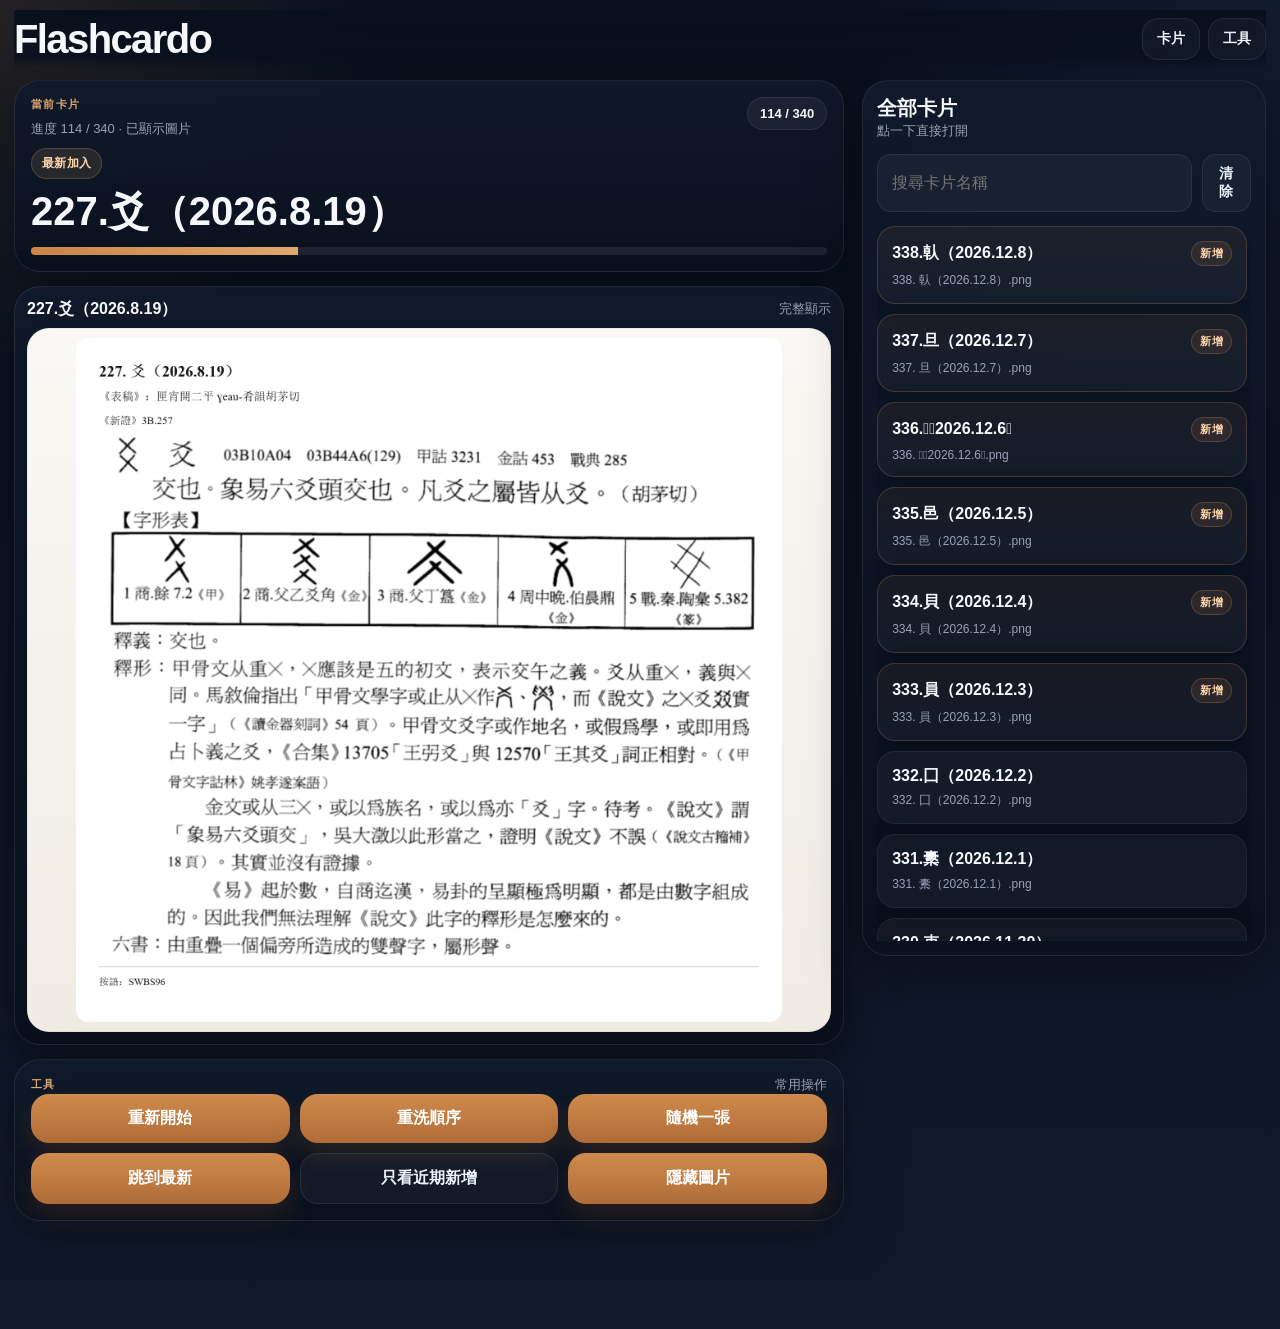
==== index.html @ de3003ee "Auto update cards from images" ====
<!DOCTYPE html>
<html lang="zh-Hant">
<head>
  <meta charset="UTF-8">
  <meta name="viewport" content="width=device-width, initial-scale=1, viewport-fit=cover, user-scalable=yes">
  <meta name="theme-color" content="#0d1524">
  <meta name="apple-mobile-web-app-capable" content="yes">
  <meta name="apple-mobile-web-app-status-bar-style" content="black-translucent">
  <meta name="apple-mobile-web-app-title" content="Flashcardo">
  <meta name="mobile-web-app-capable" content="yes">
  <link rel="manifest" href="manifest.webmanifest">
  <link rel="icon" type="image/png" sizes="192x192" href="icons/icon-192.png">
  <link rel="apple-touch-icon" href="icons/apple-touch-icon.png">
  <title>Flashcardo</title>
  <link rel="stylesheet" href="styles.css">
</head>
<body>
  <div class="app-shell">
    <header class="topbar compact-topbar">
      <div class="topbar-main compact-title-row">
        <h1>Flashcardo</h1>
      </div>
      <div class="topbar-actions compact-actions">
        <button id="toggleListBtn" class="ghost-btn compact-btn" type="button">卡片</button>
        <button id="toggleToolsBtn" class="ghost-btn compact-btn" type="button">工具</button>
      </div>
    </header>

    <main class="layout">
      <section class="main-panel">
        <div class="prompt-card tappable" id="promptCard">
          <div class="prompt-head">
            <div>
              <div class="label">當前卡片</div>
              <div id="quizInfo" class="subtle">尚未開始</div>
            </div>
            <div class="pill" id="cardCounter">0 / 0</div>
          </div>
          <div id="quizPrompt" class="prompt-text">按「開始」進入測驗</div>
          <div class="progress-track" aria-hidden="true">
            <div id="progressFill" class="progress-fill"></div>
          </div>
        </div>

        <div class="viewer-card">
          <div class="viewer-topline">
            <span id="viewerTitle">圖片</span>
            <span id="viewerMeta" class="subtle">完整顯示</span>
          </div>
          <div id="imageViewport" class="image-viewport">
            <div id="imageStage" class="image-stage">
              <div class="placeholder">尚未顯示圖片</div>
            </div>
          </div>
        </div>

        <div id="toolsCard" class="controls-card hidden-mobile-panel">
          <div class="controls-head">
            <div class="label no-margin">工具</div>
            <div class="subtle">常用操作</div>
          </div>
          <div class="button-grid refined-grid">
            <button id="startBtn" type="button">重新開始</button>
            <button id="shuffleBtn" type="button">重洗順序</button>
            <button id="randomBtn" type="button">隨機一張</button>
            <button id="latestBtn" type="button">跳到最新</button>
            <button id="recentBtn" type="button" class="ghost-btn">只看近期新增</button>
            <button id="hideBtn" type="button">隱藏圖片</button>
          </div>
        </div>
      </section>

      <aside id="listPanel" class="list-panel" aria-hidden="true">
        <div class="list-header">
          <div>
            <h2>全部卡片</h2>
            <div class="subtle">點一下直接打開</div>
          </div>
          <button id="closeListBtn" class="ghost-btn small-btn" type="button">關閉</button>
        </div>
        <div class="search-row">
          <input id="searchInput" type="search" placeholder="搜尋卡片名稱">
          <button id="clearSearchBtn" class="ghost-btn small-btn" type="button">清除</button>
        </div>
        <div id="cards" class="cards-list"></div>
      </aside>

      <div id="drawerBackdrop" class="drawer-backdrop hidden"></div>
    </main>

    <nav class="mobile-action-bar" aria-label="主要操作">
      <button id="mobilePrevBtn" type="button">上一張</button>
      <button id="mobileRevealBtn" type="button" class="accent-strong">顯示圖片</button>
      <button id="mobileNextBtn" type="button">下一張</button>
    </nav>
  </div>

  <script>window.__FLASHCARDO_CARDS__ = [{"id": 338, "name": "338. 倝（2026.12.8）.png", "title": "338.倝（2026.12.8）", "src": "images/338.%20%E5%80%9D%EF%BC%882026.12.8%EF%BC%89.png"}, {"id": 337, "name": "337. 旦（2026.12.7）.png", "title": "337.旦（2026.12.7）", "src": "images/337.%20%E6%97%A6%EF%BC%882026.12.7%EF%BC%89.png"}, {"id": 336, "name": "336. 𨛜（2026.12.6）.png", "title": "336.𨛜（2026.12.6）", "src": "images/336.%20%F0%A8%9B%9C%EF%BC%882026.12.6%EF%BC%89.png"}, {"id": 335, "name": "335. 邑（2026.12.5）.png", "title": "335.邑（2026.12.5）", "src": "images/335.%20%E9%82%91%EF%BC%882026.12.5%EF%BC%89.png"}, {"id": 334, "name": "334. 貝（2026.12.4）.png", "title": "334.貝（2026.12.4）", "src": "images/334.%20%E8%B2%9D%EF%BC%882026.12.4%EF%BC%89.png"}, {"id": 333, "name": "333. 員（2026.12.3）.png", "title": "333.員（2026.12.3）", "src": "images/333.%20%E5%93%A1%EF%BC%882026.12.3%EF%BC%89.png"}, {"id": 332, "name": "332. 囗（2026.12.2）.png", "title": "332.囗（2026.12.2）", "src": "images/332.%20%E5%9B%97%EF%BC%882026.12.2%EF%BC%89.png"}, {"id": 331, "name": "331. 㯻（2026.12.1）.png", "title": "331.㯻（2026.12.1）", "src": "images/331.%20%E3%AF%BB%EF%BC%882026.12.1%EF%BC%89.png"}, {"id": 330, "name": "330. 束（2026.11.30）.png", "title": "330.束（2026.11.30）", "src": "images/330.%20%E6%9D%9F%EF%BC%882026.11.30%EF%BC%89.png"}, {"id": 329, "name": "329. 桼（2026.11.29）.png", "title": "329.桼（2026.11.29）", "src": "images/329.%20%E6%A1%BC%EF%BC%882026.11.29%EF%BC%89.png"}, {"id": 328, "name": "328. 巢（2026.11.28）.png", "title": "328.巢（2026.11.28）", "src": "images/328.%20%E5%B7%A2%EF%BC%882026.11.28%EF%BC%89.png"}, {"id": 327, "name": "327. 稽（2026.11.27）.png", "title": "327.稽（2026.11.27）", "src": "images/327.%20%E7%A8%BD%EF%BC%882026.11.27%EF%BC%89.png"}, {"id": 326, "name": "326. 𥝌（2026.11.26）.png", "title": "326.𥝌（2026.11.26）", "src": "images/326.%20%F0%A5%9D%8C%EF%BC%882026.11.26%EF%BC%89.png"}, {"id": 325, "name": "325. 華（2026.11.25）.png", "title": "325.華（2026.11.25）", "src": "images/325.%20%E8%8F%AF%EF%BC%882026.11.25%EF%BC%89.png"}, {"id": 324, "name": "324. 𠌶（2026.11.24）.png", "title": "324.𠌶（2026.11.24）", "src": "images/324.%20%F0%A0%8C%B6%EF%BC%882026.11.24%EF%BC%89.png"}, {"id": 323, "name": "323. 𠂹（2026.11.23）.png", "title": "323.𠂹（2026.11.23）", "src": "images/323.%20%F0%A0%82%B9%EF%BC%882026.11.23%EF%BC%89.png"}, {"id": 322, "name": "322. 乇（2026.11.22）.png", "title": "322.乇（2026.11.22）", "src": "images/322.%20%E4%B9%87%EF%BC%882026.11.22%EF%BC%89.png"}, {"id": 321, "name": "321. 生（2026.11.21）.png", "title": "321.生（2026.11.21）", "src": "images/321.%20%E7%94%9F%EF%BC%882026.11.21%EF%BC%89.png"}, {"id": 320, "name": "320. 𣎵（2026.11.20）.png", "title": "320.𣎵（2026.11.20）", "src": "images/320.%20%F0%A3%8E%B5%EF%BC%882026.11.20%EF%BC%89.png"}, {"id": 319, "name": "319. 出（2026.11.19）.png", "title": "319.出（2026.11.19）", "src": "images/319.%20%E5%87%BA%EF%BC%882026.11.19%EF%BC%89.png"}, {"id": 318, "name": "318. 帀（2026.11.18）.png", "title": "318.帀（2026.11.18）", "src": "images/318.%20%E5%B8%80%EF%BC%882026.11.18%EF%BC%89.png"}, {"id": 317, "name": "317. 叒（2026.11.17）.png", "title": "317.叒（2026.11.17）", "src": "images/317.%20%E5%8F%92%EF%BC%882026.11.17%EF%BC%89.png"}, {"id": 316, "name": "316. 才（2026.11.16）.png", "title": "316.才（2026.11.16）", "src": "images/316.%20%E6%89%8D%EF%BC%882026.11.16%EF%BC%89.png"}, {"id": 315, "name": "315. 林（2026.11.15）.png", "title": "315.林（2026.11.15）", "src": "images/315.%20%E6%9E%97%EF%BC%882026.11.15%EF%BC%89.png"}, {"id": 314, "name": "314. 東（2026.11.14）.png", "title": "314.東（2026.11.14）", "src": "images/314.%20%E6%9D%B1%EF%BC%882026.11.14%EF%BC%89.png"}, {"id": 313, "name": "313. 桀（2026.11.13）.png", "title": "313.桀（2026.11.13）", "src": "images/313.%20%E6%A1%80%EF%BC%882026.11.13%EF%BC%89.png"}, {"id": 312, "name": "312. 久（2026.11.12）.png", "title": "312.久（2026.11.12）", "src": "images/312.%20%E4%B9%85%EF%BC%882026.11.12%EF%BC%89.png"}, {"id": 311, "name": "311. 夂（2026.11.11）.png", "title": "311.夂（2026.11.11）", "src": "images/311.%20%E5%A4%82%EF%BC%882026.11.11%EF%BC%89.png"}, {"id": 310, "name": "310. 弟（2026.11.10）.png", "title": "310.弟（2026.11.10）", "src": "images/310.%20%E5%BC%9F%EF%BC%882026.11.10%EF%BC%89.png"}, {"id": 309, "name": "309. 韋（2026.11.9）.png", "title": "309.韋（2026.11.9）", "src": "images/309.%20%E9%9F%8B%EF%BC%882026.11.9%EF%BC%89.png"}, {"id": 308, "name": "308. 舜（2026.11.8）.png", "title": "308.舜（2026.11.8）", "src": "images/308.%20%E8%88%9C%EF%BC%882026.11.8%EF%BC%89.png"}, {"id": 307, "name": "307. 舛（2026.11.7）.png", "title": "307.舛（2026.11.7）", "src": "images/307.%20%E8%88%9B%EF%BC%882026.11.7%EF%BC%89.png"}, {"id": 306, "name": "306. 夊（2026.11.6）.png", "title": "306.夊（2026.11.6）", "src": "images/306.%20%E5%A4%8A%EF%BC%882026.11.6%EF%BC%89.png"}, {"id": 305, "name": "305. 麥（2026.11.5）.png", "title": "305.麥（2026.11.5）", "src": "images/305.%20%E9%BA%A5%EF%BC%882026.11.5%EF%BC%89.png"}, {"id": 304, "name": "304. 嗇（2026.11.4）.png", "title": "304.嗇（2026.11.4）", "src": "images/304.%20%E5%97%87%EF%BC%882026.11.4%EF%BC%89.png"}, {"id": 303, "name": "303. 㐭（2026.11.3）.png", "title": "303.㐭（2026.11.3）", "src": "images/303.%20%E3%90%AD%EF%BC%882026.11.3%EF%BC%89.png"}, {"id": 302, "name": "302. 畗（2026.11.2）.png", "title": "302.畗（2026.11.2）", "src": "images/302.%20%E7%95%97%EF%BC%882026.11.2%EF%BC%89.png"}, {"id": 301, "name": "301. 㫗（2026.11.1）.png", "title": "301.㫗（2026.11.1）", "src": "images/301.%20%E3%AB%97%EF%BC%882026.11.1%EF%BC%89.png"}, {"id": 300, "name": "300. 亯（2026.10.31）.png", "title": "300.亯（2026.10.31）", "src": "images/300.%20%E4%BA%AF%EF%BC%882026.10.31%EF%BC%89.png"}, {"id": 299, "name": "299. 京（2026.10.30）.png", "title": "299.京（2026.10.30）", "src": "images/299.%20%E4%BA%AC%EF%BC%882026.10.30%EF%BC%89.png"}, {"id": 298, "name": "298. 𩫖（2026.10.29）.png", "title": "298.𩫖（2026.10.29）", "src": "images/298.%20%F0%A9%AB%96%EF%BC%882026.10.29%EF%BC%89.png"}, {"id": 297, "name": "297. 冂（2026.10.28）.png", "title": "297.冂（2026.10.28）", "src": "images/297.%20%E5%86%82%EF%BC%882026.10.28%EF%BC%89.png"}, {"id": 296, "name": "296. 高（2026.10.27）.png", "title": "296.高（2026.10.27）", "src": "images/296.%20%E9%AB%98%EF%BC%882026.10.27%EF%BC%89.png"}, {"id": 295, "name": "295. 矢（2026.10.26）.png", "title": "295.矢（2026.10.26）", "src": "images/295.%20%E7%9F%A2%EF%BC%882026.10.26%EF%BC%89.png"}, {"id": 294, "name": "294. 缶（2026.10.25）.png", "title": "294.缶（2026.10.25）", "src": "images/294.%20%E7%BC%B6%EF%BC%882026.10.25%EF%BC%89.png"}, {"id": 293, "name": "293. 入（2026.10.24）.png", "title": "293.入（2026.10.24）", "src": "images/293.%20%E5%85%A5%EF%BC%882026.10.24%EF%BC%89.png"}, {"id": 292, "name": "292. 倉（2026.10.23）.png", "title": "292.倉（2026.10.23）", "src": "images/292.%20%E5%80%89%EF%BC%882026.10.23%EF%BC%89.png"}, {"id": 291, "name": "291. 會（2026.10.22）.png", "title": "291.會（2026.10.22）", "src": "images/291.%20%E6%9C%83%EF%BC%882026.10.22%EF%BC%89.png"}, {"id": 290, "name": "290. 亼（2026.10.21）.png", "title": "290.亼（2026.10.21）", "src": "images/290.%20%E4%BA%BC%EF%BC%882026.10.21%EF%BC%89.png"}, {"id": 289, "name": "289. 鬯（2026.10.20）.png", "title": "289.鬯（2026.10.20）", "src": "images/289.%20%E9%AC%AF%EF%BC%882026.10.20%EF%BC%89.png"}, {"id": 288, "name": "288. 皀（2026.10.19）.png", "title": "288.皀（2026.10.19）", "src": "images/288.%20%E7%9A%80%EF%BC%882026.10.19%EF%BC%89.png"}, {"id": 287, "name": "287. 井（2026.10.18）.png", "title": "287.井（2026.10.18）", "src": "images/287.%20%E4%BA%95%EF%BC%882026.10.18%EF%BC%89.png"}, {"id": 286, "name": "286. 丹（2026.10.17）.png", "title": "286.丹（2026.10.17）", "src": "images/286.%20%E4%B8%B9%EF%BC%882026.10.17%EF%BC%89.png"}, {"id": 285, "name": "285. 丶（2026.10.16）.png", "title": "285.丶（2026.10.16）", "src": "images/285.%20%E4%B8%B6%EF%BC%882026.10.16%EF%BC%89.png"}, {"id": 284, "name": "284. 去（2026.10.15）.png", "title": "284.去（2026.10.15）", "src": "images/284.%20%E5%8E%BB%EF%BC%882026.10.15%EF%BC%89.png"}, {"id": 283, "name": "283. 𠙴（2026.10.14）.png", "title": "283.𠙴（2026.10.14）", "src": "images/283.%20%F0%A0%99%B4%EF%BC%882026.10.14%EF%BC%89.png"}, {"id": 282, "name": "282. 皿（2026.10.13）.png", "title": "282.皿（2026.10.13）", "src": "images/282.%20%E7%9A%BF%EF%BC%882026.10.13%EF%BC%89.png"}, {"id": 281, "name": "281. 虤（2026.10.12）.png", "title": "281.虤（2026.10.12）", "src": "images/281.%20%E8%99%A4%EF%BC%882026.10.12%EF%BC%89.png"}, {"id": 280, "name": "280. 虎（2026.10.11）.png", "title": "280.虎（2026.10.11）", "src": "images/280.%20%E8%99%8E%EF%BC%882026.10.11%EF%BC%89.png"}, {"id": 279, "name": "279. 虍（2026.10.10）.png", "title": "279.虍（2026.10.10）", "src": "images/279.%20%E8%99%8D%EF%BC%882026.10.10%EF%BC%89.png"}, {"id": 278, "name": "278. 䖒（2026.10.9）.png", "title": "278.䖒（2026.10.9）", "src": "images/278.%20%E4%96%92%EF%BC%882026.10.9%EF%BC%89.png"}, {"id": 277, "name": "277. 豐（2026.10.8）.png", "title": "277.豐（2026.10.8）", "src": "images/277.%20%E8%B1%90%EF%BC%882026.10.8%EF%BC%89.png"}, {"id": 276, "name": "276. 豊（2026.10.7）.png", "title": "276.豊（2026.10.7）", "src": "images/276.%20%E8%B1%8A%EF%BC%882026.10.7%EF%BC%89.png"}, {"id": 275, "name": "275. 豆（2026.10.6）.png", "title": "275.豆（2026.10.6）", "src": "images/275.%20%E8%B1%86%EF%BC%882026.10.6%EF%BC%89.png"}, {"id": 274, "name": "274. 鼓（2026.10.5）.png", "title": "274.鼓（2026.10.5）", "src": "images/274.%20%E9%BC%93%EF%BC%882026.10.5%EF%BC%89.png"}, {"id": 273, "name": "273. 壴（2026.10.4）.png", "title": "273.壴（2026.10.4）", "src": "images/273.%20%E5%A3%B4%EF%BC%882026.10.4%EF%BC%89.png"}, {"id": 272, "name": "272. 喜（2026.10.3）.png", "title": "272.喜（2026.10.3）", "src": "images/272.%20%E5%96%9C%EF%BC%882026.10.3%EF%BC%89.png"}, {"id": 271, "name": "271. 旨（2026.10.2）.png", "title": "271.旨（2026.10.2）", "src": "images/271.%20%E6%97%A8%EF%BC%882026.10.2%EF%BC%89.png"}, {"id": 270, "name": "270. 号（2026.10.1）.png", "title": "270.号（2026.10.1）", "src": "images/270.%20%E5%8F%B7%EF%BC%882026.10.1%EF%BC%89.png"}, {"id": 269, "name": "269. 丂（2026.9.30）.png", "title": "269.丂（2026.9.30）", "src": "images/269.%20%E4%B8%82%EF%BC%882026.9.30%EF%BC%89.png"}, {"id": 268, "name": "268. 甘（2026.9.29）.png", "title": "268.甘（2026.9.29）", "src": "images/268.%20%E7%94%98%EF%BC%882026.9.29%EF%BC%89.png"}, {"id": 267, "name": "267. 巫（2026.9.28）.png", "title": "267.巫（2026.9.28）", "src": "images/267.%20%E5%B7%AB%EF%BC%882026.9.28%EF%BC%89.png"}, {"id": 266, "name": "266. 㠭（2026.9.27）.png", "title": "266.㠭（2026.9.27）", "src": "images/266.%20%E3%A0%AD%EF%BC%882026.9.27%EF%BC%89.png"}, {"id": 265, "name": "265. 工（2026.9.26）.png", "title": "265.工（2026.9.26）", "src": "images/265.%20%E5%B7%A5%EF%BC%882026.9.26%EF%BC%89.png"}, {"id": 264, "name": "264. 左（2026.9.25）.png", "title": "264.左（2026.9.25）", "src": "images/264.%20%E5%B7%A6%EF%BC%882026.9.25%EF%BC%89.png"}, {"id": 263, "name": "263. 丌（2026.9.24）.png", "title": "263.丌（2026.9.24）", "src": "images/263.%20%E4%B8%8C%EF%BC%882026.9.24%EF%BC%89.png"}, {"id": 262, "name": "262. 竹（2026.9.23）.png", "title": "262.竹（2026.9.23）", "src": "images/262.%20%E7%AB%B9%EF%BC%882026.9.23%EF%BC%89.png"}, {"id": 261, "name": "261. 耒（2026.9.22）.png", "title": "261.耒（2026.9.22）", "src": "images/261.%20%E8%80%92%EF%BC%882026.9.22%EF%BC%89.png"}, {"id": 260, "name": "260. 丯（2026.9.21）.png", "title": "260.丯（2026.9.21）", "src": "images/260.%20%E4%B8%AF%EF%BC%882026.9.21%EF%BC%89.png"}, {"id": 259, "name": "259. 𠛉（2026.9.20）.png", "title": "259.𠛉（2026.9.20）", "src": "images/259.%20%F0%A0%9B%89%EF%BC%882026.9.20%EF%BC%89.png"}, {"id": 258, "name": "258. 刃（2026.9.19）.png", "title": "258.刃（2026.9.19）", "src": "images/258.%20%E5%88%83%EF%BC%882026.9.19%EF%BC%89.png"}, {"id": 257, "name": "257. 刀（2026.9.18）.png", "title": "257.刀（2026.9.18）", "src": "images/257.%20%E5%88%80%EF%BC%882026.9.18%EF%BC%89.png"}, {"id": 256, "name": "256. 筋（2026.9.17）.png", "title": "256.筋（2026.9.17）", "src": "images/256.%20%E7%AD%8B%EF%BC%882026.9.17%EF%BC%89.png"}, {"id": 255, "name": "255. 歺（2026.9.16）.png", "title": "255.歺（2026.9.16）", "src": "images/255.%20%E6%AD%BA%EF%BC%882026.9.16%EF%BC%89.png"}, {"id": 254, "name": "254. 𣦼（2026.9.15）.png", "title": "254.𣦼（2026.9.15）", "src": "images/254.%20%F0%A3%A6%BC%EF%BC%882026.9.15%EF%BC%89.png"}, {"id": 253, "name": "253. 𠬪（2026.9.14）.png", "title": "253.𠬪（2026.9.14）", "src": "images/253.%20%F0%A0%AC%AA%EF%BC%882026.9.14%EF%BC%89.png"}, {"id": 252, "name": "252. 予（2026.9.13）.png", "title": "252.予（2026.9.13）", "src": "images/252.%20%E4%BA%88%EF%BC%882026.9.13%EF%BC%89.png"}, {"id": 251, "name": "251. 放（2026.9.12）.png", "title": "251.放（2026.9.12）", "src": "images/251.%20%E6%94%BE%EF%BC%882026.9.12%EF%BC%89.png"}, {"id": 250, "name": "250. 玄（2026.9.11）.png", "title": "250.玄（2026.9.11）", "src": "images/250.%20%E7%8E%84%EF%BC%882026.9.11%EF%BC%89.png"}, {"id": 249, "name": "249. 叀（2026.9.10）.png", "title": "249.叀（2026.9.10）", "src": "images/249.%20%E5%8F%80%EF%BC%882026.9.10%EF%BC%89.png"}, {"id": 248, "name": "248. 𢆶（2026.9.9）.png", "title": "248.𢆶（2026.9.9）", "src": "images/248.%20%F0%A2%86%B6%EF%BC%882026.9.9%EF%BC%89.png"}, {"id": 247, "name": "247. 幺（2026.9.8）.png", "title": "247.幺（2026.9.8）", "src": "images/247.%20%E5%B9%BA%EF%BC%882026.9.8%EF%BC%89.png"}, {"id": 246, "name": "246. 冓（2026.9.7）.png", "title": "246.冓（2026.9.7）", "src": "images/246.%20%E5%86%93%EF%BC%882026.9.7%EF%BC%89.png"}, {"id": 245, "name": "245. 𠦒（2026.9.6）.png", "title": "245.𠦒（2026.9.6）", "src": "images/245.%20%F0%A0%A6%92%EF%BC%882026.9.6%EF%BC%89.png"}, {"id": 244, "name": "244. 雥（2026.9.5）.png", "title": "244.雥（2026.9.5）", "src": "images/244.%20%E9%9B%A5%EF%BC%882026.9.5%EF%BC%89.png"}, {"id": 243, "name": "243. 雔（2026.9.4）.png", "title": "243.雔（2026.9.4）", "src": "images/243.%20%E9%9B%94%EF%BC%882026.9.4%EF%BC%89.png"}, {"id": 242, "name": "242. 瞿（2026.9.3）.png", "title": "242.瞿（2026.9.3）", "src": "images/242.%20%E7%9E%BF%EF%BC%882026.9.3%EF%BC%89.png"}, {"id": 241, "name": "241. 羴（2026.9.2）.png", "title": "241.羴（2026.9.2）", "src": "images/241.%20%E7%BE%B4%EF%BC%882026.9.2%EF%BC%89.png"}, {"id": 240, "name": "240. 羊（2026.9.1）.png", "title": "240.羊（2026.9.1）", "src": "images/240.%20%E7%BE%8A%EF%BC%882026.9.1%EF%BC%89.png"}, {"id": 239, "name": "239. 苜（2026.8.31）.png", "title": "239.苜（2026.8.31）", "src": "images/239.%20%E8%8B%9C%EF%BC%882026.8.31%EF%BC%89.png"}, {"id": 238, "name": "238. 𦫳（2026.8.30）.png", "title": "238.𦫳（2026.8.30）", "src": "images/238.%20%F0%A6%AB%B3%EF%BC%882026.8.30%EF%BC%89.png"}, {"id": 237, "name": "237. 萑（2026.8.29）.png", "title": "237.萑（2026.8.29）", "src": "images/237.%20%E8%90%91%EF%BC%882026.8.29%EF%BC%89.png"}, {"id": 236, "name": "236. 奞（2026.8.28）.png", "title": "236.奞（2026.8.28）", "src": "images/236.%20%E5%A5%9E%EF%BC%882026.8.28%EF%BC%89.png"}, {"id": 235, "name": "235. 習（2026.8.27）.png", "title": "235.習（2026.8.27）", "src": "images/235.%20%E7%BF%92%EF%BC%882026.8.27%EF%BC%89.png"}, {"id": 234, "name": "234. 皕（2026.8.26）.png", "title": "234.皕（2026.8.26）", "src": "images/234.%20%E7%9A%95%EF%BC%882026.8.26%EF%BC%89.png"}, {"id": 233, "name": "233. 盾（2026.8.25）.png", "title": "233.盾（2026.8.25）", "src": "images/233.%20%E7%9B%BE%EF%BC%882026.8.25%EF%BC%89.png"}, {"id": 232, "name": "232. 眉（2026.8.24）.png", "title": "232.眉（2026.8.24）", "src": "images/232.%20%E7%9C%89%EF%BC%882026.8.24%EF%BC%89.png"}, {"id": 339, "name": "232. 眉（2026.8.23）.png", "title": "232.眉（2026.8.23）", "src": "images/232.%20%E7%9C%89%EF%BC%882026.8.23%EF%BC%89.png"}, {"id": 231, "name": "231. 䀠（2026.8.23）.png", "title": "231.䀠（2026.8.23）", "src": "images/231.%20%E4%80%A0%EF%BC%882026.8.23%EF%BC%89.png"}, {"id": 230, "name": "230. 𥄎（2026.8.22）.png", "title": "230.𥄎（2026.8.22）", "src": "images/230.%20%F0%A5%84%8E%EF%BC%882026.8.22%EF%BC%89.png"}, {"id": 229, "name": "229. 㸚（2026.8.21）.png", "title": "229.㸚（2026.8.21）", "src": "images/229.%20%E3%B8%9A%EF%BC%882026.8.21%EF%BC%89.png"}, {"id": 228, "name": "228. 爻（2026.8.20）.png", "title": "228.爻（2026.8.20）", "src": "images/228.%20%E7%88%BB%EF%BC%882026.8.20%EF%BC%89.png"}, {"id": 227, "name": "227. 用（2026.8.19）.png", "title": "227.用（2026.8.19）", "src": "images/227.%20%E7%94%A8%EF%BC%882026.8.19%EF%BC%89.png"}, {"id": 340, "name": "227. 爻（2026.8.19）.png", "title": "227.爻（2026.8.19）", "src": "images/227.%20%E7%88%BB%EF%BC%882026.8.19%EF%BC%89.png"}, {"id": 226, "name": "226. 卜（2026.8.18）.png", "title": "226.卜（2026.8.18）", "src": "images/226.%20%E5%8D%9C%EF%BC%882026.8.18%EF%BC%89.png"}, {"id": 225, "name": "225. 教（2026.8.17）.png", "title": "225.教（2026.8.17）", "src": "images/225.%20%E6%95%99%EF%BC%882026.8.17%EF%BC%89.png"}, {"id": 224, "name": "224. 攴（2026.8.16）.png", "title": "224.攴（2026.8.16）", "src": "images/224.%20%E6%94%B4%EF%BC%882026.8.16%EF%BC%89.png"}, {"id": 223, "name": "223. 㼱（2026.8.15）.png", "title": "223.㼱（2026.8.15）", "src": "images/223.%20%E3%BC%B1%EF%BC%882026.8.15%EF%BC%89.png"}, {"id": 222, "name": "222. 寸（2026.8.14）.png", "title": "222.寸（2026.8.14）", "src": "images/222.%20%E5%AF%B8%EF%BC%882026.8.14%EF%BC%89.png"}, {"id": 221, "name": "221. 几（2026.8.13）.png", "title": "221.几（2026.8.13）", "src": "images/221.%20%E5%87%A0%EF%BC%882026.8.13%EF%BC%89.png"}, {"id": 220, "name": "220. 殳（2026.8.12）.png", "title": "220.殳（2026.8.12）", "src": "images/220.%20%E6%AE%B3%EF%BC%882026.8.12%EF%BC%89.png"}, {"id": 219, "name": "219. 臣（2026.8.11）.png", "title": "219.臣（2026.8.11）", "src": "images/219.%20%E8%87%A3%EF%BC%882026.8.11%EF%BC%89.png"}, {"id": 218, "name": "218. 臤（2026.8.10）.png", "title": "218.臤（2026.8.10）", "src": "images/218.%20%E8%87%A4%EF%BC%882026.8.10%EF%BC%89.png"}, {"id": 217, "name": "217. 隶（2026.8.9）.png", "title": "217.隶（2026.8.9）", "src": "images/217.%20%E9%9A%B6%EF%BC%882026.8.9%EF%BC%89.png"}, {"id": 216, "name": "216. 畫（2026.8.8）.png", "title": "216.畫（2026.8.8）", "src": "images/216.%20%E7%95%AB%EF%BC%882026.8.8%EF%BC%89.png"}, {"id": 215, "name": "215. 𦘒（2026.8.7）.png", "title": "215.𦘒（2026.8.7）", "src": "images/215.%20%F0%A6%98%92%EF%BC%882026.8.7%EF%BC%89.png"}, {"id": 214, "name": "214. 支（2026.8.6）.png", "title": "214.支（2026.8.6）", "src": "images/214.%20%E6%94%AF%EF%BC%882026.8.6%EF%BC%89.png"}, {"id": 213, "name": "213. 史（2026.8.5）.png", "title": "213.史（2026.8.5）", "src": "images/213.%20%E5%8F%B2%EF%BC%882026.8.5%EF%BC%89.png"}, {"id": 212, "name": "212. （2026.8.4）.png", "title": "212.（2026.8.4）", "src": "images/212.%20%EE%A0%96%EF%BC%882026.8.4%EF%BC%89.png"}, {"id": 211, "name": "211. 鬥（2026.8.3）.png", "title": "211.鬥（2026.8.3）", "src": "images/211.%20%E9%AC%A5%EF%BC%882026.8.3%EF%BC%89.png"}, {"id": 210, "name": "210. 丮（2026.8.2）.png", "title": "210.丮（2026.8.2）", "src": "images/210.%20%E4%B8%AE%EF%BC%882026.8.2%EF%BC%89.png"}, {"id": 209, "name": "209. 䰜（2026.8.1）.png", "title": "209.䰜（2026.8.1）", "src": "images/209.%20%E4%B0%9C%EF%BC%882026.8.1%EF%BC%89.png"}, {"id": 208, "name": "208. 鬲（2026.7.31）.png", "title": "208.鬲（2026.7.31）", "src": "images/208.%20%E9%AC%B2%EF%BC%882026.7.31%EF%BC%89.png"}, {"id": 207, "name": "207. 爨（2026.7.30）.png", "title": "207.爨（2026.7.30）", "src": "images/207.%20%E7%88%A8%EF%BC%882026.7.30%EF%BC%89.png"}, {"id": 206, "name": "206. 晨（2026.7.29）.png", "title": "206.晨（2026.7.29）", "src": "images/206.%20%E6%99%A8%EF%BC%882026.7.29%EF%BC%89.png"}, {"id": 205, "name": "205. 𦥑（2026.7.28）.png", "title": "205.𦥑（2026.7.28）", "src": "images/205.%20%F0%A6%A5%91%EF%BC%882026.7.28%EF%BC%89.png"}, {"id": 204, "name": "204. 舁（2026.7.27）.png", "title": "204.舁（2026.7.27）", "src": "images/204.%20%E8%88%81%EF%BC%882026.7.27%EF%BC%89.png"}, {"id": 203, "name": "203. 異（2026.7.26）.png", "title": "203.異（2026.7.26）", "src": "images/203.%20%E7%95%B0%EF%BC%882026.7.26%EF%BC%89.png"}, {"id": 202, "name": "202. 共（2026.7.25）.png", "title": "202.共（2026.7.25）", "src": "images/202.%20%E5%85%B1%EF%BC%882026.7.25%EF%BC%89.png"}, {"id": 201, "name": "201. 癶（2026.7.24）.png", "title": "201.癶（2026.7.24）", "src": "images/201.%20%E7%99%B6%EF%BC%882026.7.24%EF%BC%89.png"}, {"id": 200, "name": "200. 廾（2026.7.23）.png", "title": "200.廾（2026.7.23）", "src": "images/200.%20%E5%BB%BE%EF%BC%882026.7.23%EF%BC%89.png"}, {"id": 199, "name": "199. 菐（2026.7.22）.png", "title": "199.菐（2026.7.22）", "src": "images/199.%20%E8%8F%90%EF%BC%882026.7.22%EF%BC%89.png"}, {"id": 198, "name": "198. 丵（2026.7.21）.png", "title": "198.丵（2026.7.21）", "src": "images/198.%20%E4%B8%B5%EF%BC%882026.7.21%EF%BC%89.png"}, {"id": 197, "name": "197. 䇂（2026.7.20）.png", "title": "197.䇂（2026.7.20）", "src": "images/197.%20%E4%87%82%EF%BC%882026.7.20%EF%BC%89.png"}, {"id": 196, "name": "196. 音（2026.7.19）.png", "title": "196.音（2026.7.19）", "src": "images/196.%20%E9%9F%B3%EF%BC%882026.7.19%EF%BC%89.png"}, {"id": 195, "name": "195. 誩（2026.7.18）.png", "title": "195.誩（2026.7.18）", "src": "images/195.%20%E8%AA%A9%EF%BC%882026.7.18%EF%BC%89.png"}, {"id": 194, "name": "194. 言（2026.7.17）.png", "title": "194.言（2026.7.17）", "src": "images/194.%20%E8%A8%80%EF%BC%882026.7.17%EF%BC%89.png"}, {"id": 193, "name": "193. 卅（2026.7.16）.png", "title": "193.卅（2026.7.16）", "src": "images/193.%20%E5%8D%85%EF%BC%882026.7.16%EF%BC%89.png"}, {"id": 192, "name": "192. 十（2026.7.15）.png", "title": "192.十（2026.7.15）", "src": "images/192.%20%E5%8D%81%EF%BC%882026.7.15%EF%BC%89.png"}, {"id": 191, "name": "191. 古（2026.7.14）.png", "title": "191.古（2026.7.14）", "src": "images/191.%20%E5%8F%A4%EF%BC%882026.7.14%EF%BC%89.png"}, {"id": 190, "name": "190. 丩（2026.7.13）.png", "title": "190.丩（2026.7.13）", "src": "images/190.%20%E4%B8%A9%EF%BC%882026.7.13%EF%BC%89.png"}, {"id": 189, "name": "189. 句（2026.7.12）.png", "title": "189.句（2026.7.12）", "src": "images/189.%20%E5%8F%A5%EF%BC%882026.7.12%EF%BC%89.png"}, {"id": 188, "name": "188. 㕯（2026.7.11）.png", "title": "188.㕯（2026.7.11）", "src": "images/188.%20%E3%95%AF%EF%BC%882026.7.11%EF%BC%89.png"}, {"id": 187, "name": "187. 𧮫（2026.7.10）.png", "title": "187.𧮫（2026.7.10）", "src": "images/187.%20%F0%A7%AE%AB%EF%BC%882026.7.10%EF%BC%89.png"}, {"id": 186, "name": "186. 干（2026.7.9）.png", "title": "186.干（2026.7.9）", "src": "images/186.%20%E5%B9%B2%EF%BC%882026.7.9%EF%BC%89.png"}, {"id": 185, "name": "185. 㗊（2026.7.8）.png", "title": "185.㗊（2026.7.8）", "src": "images/185.%20%E3%97%8A%EF%BC%882026.7.8%EF%BC%89.png"}, {"id": 184, "name": "184. 冊（2026.7.7）.png", "title": "184.冊（2026.7.7）", "src": "images/184.%20%E5%86%8A%EF%BC%882026.7.7%EF%BC%89.png"}, {"id": 183, "name": "183. 龠（2026.7.6）.png", "title": "183.龠（2026.7.6）", "src": "images/183.%20%E9%BE%A0%EF%BC%882026.7.6%EF%BC%89.png"}, {"id": 182, "name": "182. 品（2026.7.5）.png", "title": "182.品（2026.7.5）", "src": "images/182.%20%E5%93%81%EF%BC%882026.7.5%EF%BC%89.png"}, {"id": 181, "name": "181. 㢟（2026.7.4）.png", "title": "181.㢟（2026.7.4）", "src": "images/181.%20%E3%A2%9F%EF%BC%882026.7.4%EF%BC%89.png"}, {"id": 180, "name": "180. 廴（2026.7.3）.png", "title": "180.廴（2026.7.3）", "src": "images/180.%20%E5%BB%B4%EF%BC%882026.7.3%EF%BC%89.png"}, {"id": 179, "name": "179. 彳（2026.7.2）.png", "title": "179.彳（2026.7.2）", "src": "images/179.%20%E5%BD%B3%EF%BC%882026.7.2%EF%BC%89.png"}, {"id": 178, "name": "178. 辵（2026.7.1）.png", "title": "178.辵（2026.7.1）", "src": "images/178.%20%E8%BE%B5%EF%BC%882026.7.1%EF%BC%89.png"}, {"id": 177, "name": "177. 是（2026.6.30）.png", "title": "177.是（2026.6.30）", "src": "images/177.%20%E6%98%AF%EF%BC%882026.6.30%EF%BC%89.png"}, {"id": 176, "name": "176. 正（2026.6.29）.png", "title": "176.正（2026.6.29）", "src": "images/176.%20%E6%AD%A3%EF%BC%882026.6.29%EF%BC%89.png"}, {"id": 175, "name": "175. 步（2026.6.28）.png", "title": "175.步（2026.6.28）", "src": "images/175.%20%E6%AD%A5%EF%BC%882026.6.28%EF%BC%89.png"}, {"id": 174, "name": "174. 癶（2026.6.27）.png", "title": "174.癶（2026.6.27）", "src": "images/174.%20%E7%99%B6%EF%BC%882026.6.27%EF%BC%89.png"}, {"id": 173, "name": "173. 走（2026.6.26）.png", "title": "173.走（2026.6.26）", "src": "images/173.%20%E8%B5%B0%EF%BC%882026.6.26%EF%BC%89.png"}, {"id": 172, "name": "172. 哭（2026.6.25）.png", "title": "172.哭（2026.6.25）", "src": "images/172.%20%E5%93%AD%EF%BC%882026.6.25%EF%BC%89.png"}, {"id": 171, "name": "171. 吅（2026.6.24）.png", "title": "171.吅（2026.6.24）", "src": "images/171.%20%E5%90%85%EF%BC%882026.6.24%EF%BC%89.png"}, {"id": 170, "name": "170. 凵（2026.6.23）.png", "title": "170.凵（2026.6.23）", "src": "images/170.%20%E5%87%B5%EF%BC%882026.6.23%EF%BC%89.png"}, {"id": 169, "name": "169. 告（2026.6.22）.png", "title": "169.告（2026.6.22）", "src": "images/169.%20%E5%91%8A%EF%BC%882026.6.22%EF%BC%89.png"}, {"id": 168, "name": "168. 犛（2026.6.21）.png", "title": "168.犛（2026.6.21）", "src": "images/168.%20%E7%8A%9B%EF%BC%882026.6.21%EF%BC%89.png"}, {"id": 167, "name": "167. 牛（2026.6.20）.png", "title": "167.牛（2026.6.20）", "src": "images/167.%20%E7%89%9B%EF%BC%882026.6.20%EF%BC%89.png"}, {"id": 166, "name": "166. 半（2026.6.19）.png", "title": "166.半（2026.6.19）", "src": "images/166.%20%E5%8D%8A%EF%BC%882026.6.19%EF%BC%89.png"}, {"id": 165, "name": "165. 釆（2026.6.18）.png", "title": "165.釆（2026.6.18）", "src": "images/165.%20%E9%87%86%EF%BC%882026.6.18%EF%BC%89.png"}, {"id": 164, "name": "164. 八（2026.6.17）.png", "title": "164.八（2026.6.17）", "src": "images/164.%20%E5%85%AB%EF%BC%882026.6.17%EF%BC%89.png"}, {"id": 163, "name": "163. 茻（2026.6.16）.png", "title": "163.茻（2026.6.16）", "src": "images/163.%20%E8%8C%BB%EF%BC%882026.6.16%EF%BC%89.png"}, {"id": 162, "name": "162. 蓐（2026.6.15）.png", "title": "162.蓐（2026.6.15）", "src": "images/162.%20%E8%93%90%EF%BC%882026.6.15%EF%BC%89.png"}, {"id": 161, "name": "161. 艸（2026.6.14）.png", "title": "161.艸（2026.6.14）", "src": "images/161.%20%E8%89%B8%EF%BC%882026.6.14%EF%BC%89.png"}, {"id": 160, "name": "160. 屮（2026.6.13）.png", "title": "160.屮（2026.6.13）", "src": "images/160.%20%E5%B1%AE%EF%BC%882026.6.13%EF%BC%89.png"}, {"id": 159, "name": "159. 丨（2026.6.12）.png", "title": "159.丨（2026.6.12）", "src": "images/159.%20%E4%B8%A8%EF%BC%882026.6.12%EF%BC%89.png"}, {"id": 158, "name": "158. 士（2026.6.11）.png", "title": "158.士（2026.6.11）", "src": "images/158.%20%E5%A3%AB%EF%BC%882026.6.11%EF%BC%89.png"}, {"id": 157, "name": "157. 气（2026.6.10）.png", "title": "157.气（2026.6.10）", "src": "images/157.%20%E6%B0%94%EF%BC%882026.6.10%EF%BC%89.png"}, {"id": 156, "name": "156. 玨（2026.6.9）.png", "title": "156.玨（2026.6.9）", "src": "images/156.%20%E7%8E%A8%EF%BC%882026.6.9%EF%BC%89.png"}, {"id": 155, "name": "155. 玉（2026.6.8）.png", "title": "155.玉（2026.6.8）", "src": "images/155.%20%E7%8E%89%EF%BC%882026.6.8%EF%BC%89.png"}, {"id": 154, "name": "154. 王（2026.6.7）.png", "title": "154.王（2026.6.7）", "src": "images/154.%20%E7%8E%8B%EF%BC%882026.6.7%EF%BC%89.png"}, {"id": 153, "name": "153. 三（2026.6.6）.png", "title": "153.三（2026.6.6）", "src": "images/153.%20%E4%B8%89%EF%BC%882026.6.6%EF%BC%89.png"}, {"id": 152, "name": "152. 示（2026.6.5）.png", "title": "152.示（2026.6.5）", "src": "images/152.%20%E7%A4%BA%EF%BC%882026.6.5%EF%BC%89.png"}, {"id": 151, "name": "151. 上（2026.6.4）.png", "title": "151.上（2026.6.4）", "src": "images/151.%20%E4%B8%8A%EF%BC%882026.6.4%EF%BC%89.png"}, {"id": 150, "name": "150. 唯（2026.6.3）.png", "title": "150.唯（2026.6.3）", "src": "images/150.%20%E5%94%AF%EF%BC%882026.6.3%EF%BC%89.png"}, {"id": 149, "name": "149. 粵-雩（2026.6.2）.png", "title": "149.粵-雩（2026.6.2）", "src": "images/149.%20%E7%B2%B5-%E9%9B%A9%EF%BC%882026.6.2%EF%BC%89.png"}, {"id": 148, "name": "148. 雖（2026.6.1）.png", "title": "148.雖（2026.6.1）", "src": "images/148.%20%E9%9B%96%EF%BC%882026.6.1%EF%BC%89.png"}, {"id": 147, "name": "147. 嘗（2026.5.31）.png", "title": "147.嘗（2026.5.31）", "src": "images/147.%20%E5%98%97%EF%BC%882026.5.31%EF%BC%89.png"}, {"id": 146, "name": "146. 猶（2026.5.30）.png", "title": "146.猶（2026.5.30）", "src": "images/146.%20%E7%8C%B6%EF%BC%882026.5.30%EF%BC%89.png"}, {"id": 145, "name": "145. 即（2026.5.29）.png", "title": "145.即（2026.5.29）", "src": "images/145.%20%E5%8D%B3%EF%BC%882026.5.29%EF%BC%89.png"}, {"id": 144, "name": "144. 既（2026.5.28）.png", "title": "144.既（2026.5.28）", "src": "images/144.%20%E6%97%A2%EF%BC%882026.5.28%EF%BC%89.png"}, {"id": 143, "name": "143. 爰（2026.5.27）.png", "title": "143.爰（2026.5.27）", "src": "images/143.%20%E7%88%B0%EF%BC%882026.5.27%EF%BC%89.png"}, {"id": 142, "name": "142. 末（2026.5.26）.png", "title": "142.末（2026.5.26）", "src": "images/142.%20%E6%9C%AB%EF%BC%882026.5.26%EF%BC%89.png"}, {"id": 141, "name": "141. 豈（2026.5.25）.png", "title": "141.豈（2026.5.25）", "src": "images/141.%20%E8%B1%88%EF%BC%882026.5.25%EF%BC%89.png"}, {"id": 140, "name": "140. 未（2026.5.24）.png", "title": "140.未（2026.5.24）", "src": "images/140.%20%E6%9C%AA%EF%BC%882026.5.24%EF%BC%89.png"}, {"id": 139, "name": "139. 丕（2026.5.23）.png", "title": "139.丕（2026.5.23）", "src": "images/139.%20%E4%B8%95%EF%BC%882026.5.23%EF%BC%89.png"}, {"id": 138, "name": "138. 咸（2026.5.22）.png", "title": "138.咸（2026.5.22）", "src": "images/138.%20%E5%92%B8%EF%BC%882026.5.22%EF%BC%89.png"}, {"id": 137, "name": "137. 亦（2026.5.21）.png", "title": "137.亦（2026.5.21）", "src": "images/137.%20%E4%BA%A6%EF%BC%882026.5.21%EF%BC%89.png"}, {"id": 136, "name": "136. 奚（2026.5.20）.png", "title": "136.奚（2026.5.20）", "src": "images/136.%20%E5%A5%9A%EF%BC%882026.5.20%EF%BC%89.png"}, {"id": 135, "name": "135. 曷（2026.5.19）.png", "title": "135.曷（2026.5.19）", "src": "images/135.%20%E6%9B%B7%EF%BC%882026.5.19%EF%BC%89.png"}, {"id": 134, "name": "134. 胡（2026.5.18）.png", "title": "134.胡（2026.5.18）", "src": "images/134.%20%E8%83%A1%EF%BC%882026.5.18%EF%BC%89.png"}, {"id": 133, "name": "133. 聿（2026.5.17）.png", "title": "133.聿（2026.5.17）", "src": "images/133.%20%E8%81%BF%EF%BC%882026.5.17%EF%BC%89.png"}, {"id": 132, "name": "132. 相（2026.5.16）.png", "title": "132.相（2026.5.16）", "src": "images/132.%20%E7%9B%B8%EF%BC%882026.5.16%EF%BC%89.png"}, {"id": 131, "name": "131. 從（2026.5.15）.png", "title": "131.從（2026.5.15）", "src": "images/131.%20%E5%BE%9E%EF%BC%882026.5.15%EF%BC%89.png"}, {"id": 130, "name": "130. 又（2026.5.14）.png", "title": "130.又（2026.5.14）", "src": "images/130.%20%E5%8F%88%EF%BC%882026.5.14%EF%BC%89.png"}, {"id": 129, "name": "129. 然（2026.5.13）.png", "title": "129.然（2026.5.13）", "src": "images/129.%20%E7%84%B6%EF%BC%882026.5.13%EF%BC%89.png"}, {"id": 128, "name": "128. 每（2026.5.12）.png", "title": "128.每（2026.5.12）", "src": "images/128.%20%E6%AF%8F%EF%BC%882026.5.12%EF%BC%89.png"}, {"id": 127, "name": "127. 只（2026.5.11）.png", "title": "127.只（2026.5.11）", "src": "images/127.%20%E5%8F%AA%EF%BC%882026.5.11%EF%BC%89.png"}, {"id": 126, "name": "126. 莫（2026.5.10）.png", "title": "126.莫（2026.5.10）", "src": "images/126.%20%E8%8E%AB%EF%BC%882026.5.10%EF%BC%89.png"}, {"id": 125, "name": "125. 亡（2026.5.9）.png", "title": "125.亡（2026.5.9）", "src": "images/125.%20%E4%BA%A1%EF%BC%882026.5.9%EF%BC%89.png"}, {"id": 124, "name": "124. 非（2026.5.8）.png", "title": "124.非（2026.5.8）", "src": "images/124.%20%E9%9D%9E%EF%BC%882026.5.8%EF%BC%89.png"}, {"id": 123, "name": "123. 無（2026.5.7）.png", "title": "123.無（2026.5.7）", "src": "images/123.%20%E7%84%A1%EF%BC%882026.5.7%EF%BC%89.png"}, {"id": 122, "name": "122. 勿（2026.5.6）.png", "title": "122.勿（2026.5.6）", "src": "images/122.%20%E5%8B%BF%EF%BC%882026.5.6%EF%BC%89.png"}, {"id": 121, "name": "121. 因（2026.5.5）.png", "title": "121.因（2026.5.5）", "src": "images/121.%20%E5%9B%A0%EF%BC%882026.5.5%EF%BC%89.png"}, {"id": 120, "name": "120. 由（2026.5.4）.png", "title": "120.由（2026.5.4）", "src": "images/120.%20%E7%94%B1%EF%BC%882026.5.4%EF%BC%89.png"}, {"id": 119, "name": "119. 故（2026.5.3）.png", "title": "119.故（2026.5.3）", "src": "images/119.%20%E6%95%85%EF%BC%882026.5.3%EF%BC%89.png"}, {"id": 118, "name": "118. 可（2026.5.2）.png", "title": "118.可（2026.5.2）", "src": "images/118.%20%E5%8F%AF%EF%BC%882026.5.2%EF%BC%89.png"}, {"id": 117, "name": "117. 必（2026.5.1）.png", "title": "117.必（2026.5.1）", "src": "images/117.%20%E5%BF%85%EF%BC%882026.5.1%EF%BC%89.png"}, {"id": 116, "name": "116. 所（2026.4.30）.png", "title": "116.所（2026.4.30）", "src": "images/116.%20%E6%89%80%EF%BC%882026.4.30%EF%BC%89.png"}, {"id": 115, "name": "115. 于（2026.4.29）.png", "title": "115.于（2026.4.29）", "src": "images/115.%20%E4%BA%8E%EF%BC%882026.4.29%EF%BC%89.png"}, {"id": 114, "name": "114. 於烏（2026.4.28）.png", "title": "114.於烏（2026.4.28）", "src": "images/114.%20%E6%96%BC%E7%83%8F%EF%BC%882026.4.28%EF%BC%89.png"}, {"id": 113, "name": "113. 㠯以（2026.4.27）.png", "title": "113.㠯以（2026.4.27）", "src": "images/113.%20%E3%A0%AF%E4%BB%A5%EF%BC%882026.4.27%EF%BC%89.png"}, {"id": 112, "name": "112. 如（2026.4.26）.png", "title": "112.如（2026.4.26）", "src": "images/112.%20%E5%A6%82%EF%BC%882026.4.26%EF%BC%89.png"}, {"id": 111, "name": "111. 若（2026.4.25）.png", "title": "111.若（2026.4.25）", "src": "images/111.%20%E8%8B%A5%EF%BC%882026.4.25%EF%BC%89.png"}, {"id": 110, "name": "110. 且（2026.4.24）.png", "title": "110.且（2026.4.24）", "src": "images/110.%20%E4%B8%94%EF%BC%882026.4.24%EF%BC%89.png"}, {"id": 109, "name": "109. 爲（2026.4.23）.png", "title": "109.爲（2026.4.23）", "src": "images/109.%20%E7%88%B2%EF%BC%882026.4.23%EF%BC%89.png"}, {"id": 108, "name": "108. 而（2026.4.22）.png", "title": "108.而（2026.4.22）", "src": "images/108.%20%E8%80%8C%EF%BC%882026.4.22%EF%BC%89.png"}, {"id": 107, "name": "107. 其箕（2026.4.21）.png", "title": "107.其箕（2026.4.21）", "src": "images/107.%20%E5%85%B6%E7%AE%95%EF%BC%882026.4.21%EF%BC%89.png"}, {"id": 106, "name": "106. 吾（2026.4.20）.png", "title": "106.吾（2026.4.20）", "src": "images/106.%20%E5%90%BE%EF%BC%882026.4.20%EF%BC%89.png"}, {"id": 105, "name": "105. 則（2026.4.19）.png", "title": "105.則（2026.4.19）", "src": "images/105.%20%E5%89%87%EF%BC%882026.4.19%EF%BC%89.png"}, {"id": 104, "name": "104. 乃（2026.4.18）.png", "title": "104.乃（2026.4.18）", "src": "images/104.%20%E4%B9%83%EF%BC%882026.4.18%EF%BC%89.png"}, {"id": 103, "name": "103. 焉（2026.4.17）.png", "title": "103.焉（2026.4.17）", "src": "images/103.%20%E7%84%89%EF%BC%882026.4.17%EF%BC%89.png"}, {"id": 102, "name": "102. 矣（2026.4.16）.png", "title": "102.矣（2026.4.16）", "src": "images/102.%20%E7%9F%A3%EF%BC%882026.4.16%EF%BC%89.png"}, {"id": 101, "name": "101. 哉（2026.4.15）.png", "title": "101.哉（2026.4.15）", "src": "images/101.%20%E5%93%89%EF%BC%882026.4.15%EF%BC%89.png"}, {"id": 100, "name": "100. 也（2026.4.14）.png", "title": "100.也（2026.4.14）", "src": "images/100.%20%E4%B9%9F%EF%BC%882026.4.14%EF%BC%89.png"}, {"id": 99, "name": "99. 者（2026.4.13）.png", "title": "99.者（2026.4.13）", "src": "images/99.%20%E8%80%85%EF%BC%882026.4.13%EF%BC%89.png"}, {"id": 98, "name": "98. 兮-乎（2026.4.12）.png", "title": "98.兮-乎（2026.4.12）", "src": "images/98.%20%E5%85%AE-%E4%B9%8E%EF%BC%882026.4.12%EF%BC%89.png"}, {"id": 97, "name": "97. 皆（2026.4.11）.png", "title": "97.皆（2026.4.11）", "src": "images/97.%20%E7%9A%86%EF%BC%882026.4.11%EF%BC%89.png"}, {"id": 96, "name": "96._弗（2026.4.10）.png", "title": "96.弗（2026.4.10）", "src": "images/96._%E5%BC%97%EF%BC%882026.4.10%EF%BC%89.png"}, {"id": 95, "name": "95._不（2026.4.9）.png", "title": "95.不（2026.4.9）", "src": "images/95._%E4%B8%8D%EF%BC%882026.4.9%EF%BC%89.png"}, {"id": 94, "name": "94._何（2026.4.8）.png", "title": "94.何（2026.4.8）", "src": "images/94._%E4%BD%95%EF%BC%882026.4.8%EF%BC%89.png"}, {"id": 93, "name": "93._孰（2026.4.7）.png", "title": "93.孰（2026.4.7）", "src": "images/93._%E5%AD%B0%EF%BC%882026.4.7%EF%BC%89.png"}, {"id": 92, "name": "92._彼.png", "title": "92.彼", "src": "images/92._%E5%BD%BC.png"}, {"id": 91, "name": "91._此.png", "title": "91.此", "src": "images/91._%E6%AD%A4.png"}, {"id": 90, "name": "90.爾（2026.4.4）.png", "title": "90.爾（2026.4.4）", "src": "images/90.%E7%88%BE%EF%BC%882026.4.4%EF%BC%89.png"}, {"id": 89, "name": "89.我（2026.4.3）.png", "title": "89.我（2026.4.3）", "src": "images/89.%E6%88%91%EF%BC%882026.4.3%EF%BC%89.png"}, {"id": 88, "name": "88.二（2026.4.2）.png", "title": "88.二（2026.4.2）", "src": "images/88.%E4%BA%8C%EF%BC%882026.4.2%EF%BC%89.png"}, {"id": 87, "name": "87.一（2026.4.1）.png", "title": "87.一（2026.4.1）", "src": "images/87.%E4%B8%80%EF%BC%882026.4.1%EF%BC%89.png"}, {"id": 86, "name": "86.燥（2026.3.31）.png", "title": "86.燥（2026.3.31）", "src": "images/86.%E7%87%A5%EF%BC%882026.3.31%EF%BC%89.png"}, {"id": 85, "name": "85.圓（2026.3.30）.png", "title": "85.圓（2026.3.30）", "src": "images/85.%E5%9C%93%EF%BC%882026.3.30%EF%BC%89.png"}, {"id": 84, "name": "84.好（2026.3.29）.png", "title": "84.好（2026.3.29）", "src": "images/84.%E5%A5%BD%EF%BC%882026.3.29%EF%BC%89.png"}, {"id": 83, "name": "83.新（2026.3.28）.png", "title": "83.新（2026.3.28）", "src": "images/83.%E6%96%B0%EF%BC%882026.3.28%EF%BC%89.png"}, {"id": 82, "name": "82.盈（2026.3.27）.png", "title": "82.盈（2026.3.27）", "src": "images/82.%E7%9B%88%EF%BC%882026.3.27%EF%BC%89.png"}, {"id": 81, "name": "81.寒（2026.3.26）.png", "title": "81.寒（2026.3.26）", "src": "images/81.%E5%AF%92%EF%BC%882026.3.26%EF%BC%89.png"}, {"id": 80, "name": "80.熱（2026.3.25）.png", "title": "80.熱（2026.3.25）", "src": "images/80.%E7%86%B1%EF%BC%882026.3.25%EF%BC%89.png"}, {"id": 79, "name": "79.青（2026.3.24）.png", "title": "79.青（2026.3.24）", "src": "images/79.%E9%9D%92%EF%BC%882026.3.24%EF%BC%89.png"}, {"id": 78, "name": "78.黃（2026.3.23）.png", "title": "78.黃（2026.3.23）", "src": "images/78.%E9%BB%83%EF%BC%882026.3.23%EF%BC%89.png"}, {"id": 77, "name": "77.赤（2026.3.22）.png", "title": "77.赤（2026.3.22）", "src": "images/77.%E8%B5%A4%EF%BC%882026.3.22%EF%BC%89.png"}, {"id": 76, "name": "76.黑（2026.3.21）.png", "title": "76.黑（2026.3.21）", "src": "images/76.%E9%BB%91%EF%BC%882026.3.21%EF%BC%89.png"}, {"id": 75, "name": "75.長（2026.3.20）.png", "title": "75.長（2026.3.20）", "src": "images/75.%E9%95%B7%EF%BC%882026.3.20%EF%BC%89.png"}, {"id": 74, "name": "74.大（2026.3.19）.png", "title": "74.大（2026.3.19）", "src": "images/74.%E5%A4%A7%EF%BC%882026.3.19%EF%BC%89.png"}, {"id": 73, "name": "73.少-小（2026.3.18）.png", "title": "73.少-小（2026.3.18）", "src": "images/73.%E5%B0%91-%E5%B0%8F%EF%BC%882026.3.18%EF%BC%89.png"}, {"id": 72, "name": "72.多（2026.3.17）.png", "title": "72.多（2026.3.17）", "src": "images/72.%E5%A4%9A%EF%BC%882026.3.17%EF%BC%89.png"}, {"id": 71, "name": "71.焚（2026.3.16）.png", "title": "71.焚（2026.3.16）", "src": "images/71.%E7%84%9A%EF%BC%882026.3.16%EF%BC%89.png"}, {"id": 70, "name": "70.飛（2026.3.15）.png", "title": "70.飛（2026.3.15）", "src": "images/70.%E9%A3%9B%EF%BC%882026.3.15%EF%BC%89.png"}, {"id": 69, "name": "69.曰（2026.3.14）.png", "title": "69.曰（2026.3.14）", "src": "images/69.%E6%9B%B0%EF%BC%882026.3.14%EF%BC%89.png"}, {"id": 68, "name": "68.秉（2026.3.13）.png", "title": "68.秉（2026.3.13）", "src": "images/68.%E7%A7%89%EF%BC%882026.3.13%EF%BC%89.png"}, {"id": 67, "name": "67.立（2026.3.12）.png", "title": "67.立（2026.3.12）", "src": "images/67.%E7%AB%8B%EF%BC%882026.3.12%EF%BC%89.png"}, {"id": 66, "name": "66. 坐（2026.3.11）.png", "title": "66.坐（2026.3.11）", "src": "images/66.%20%E5%9D%90%EF%BC%882026.3.11%EF%BC%89.png"}, {"id": 65, "name": "65. 臥（2026.3.10）.png", "title": "65.臥（2026.3.10）", "src": "images/65.%20%E8%87%A5%EF%BC%882026.3.10%EF%BC%89.png"}, {"id": 64, "name": "64.來（2026.3.9）.png", "title": "64.來（2026.3.9）", "src": "images/64.%E4%BE%86%EF%BC%882026.3.9%EF%BC%89.png"}, {"id": 63, "name": "63. 行（2026.3.8）.png", "title": "63.行（2026.3.8）", "src": "images/63.%20%E8%A1%8C%EF%BC%882026.3.8%EF%BC%89.png"}, {"id": 62, "name": "62.游（2026.3.7）.png", "title": "62.游（2026.3.7）", "src": "images/62.%E6%B8%B8%EF%BC%882026.3.7%EF%BC%89.png"}, {"id": 61, "name": "61.殺（2026.3.6）.png", "title": "61.殺（2026.3.6）", "src": "images/61.%E6%AE%BA%EF%BC%882026.3.6%EF%BC%89.png"}, {"id": 60, "name": "60. 死（2026.3.5）.png", "title": "60.死（2026.3.5）", "src": "images/60.%20%E6%AD%BB%EF%BC%882026.3.5%EF%BC%89.png"}, {"id": 59, "name": "59.寢（2026.3.4）.png", "title": "59.寢（2026.3.4）", "src": "images/59.%E5%AF%A2%EF%BC%882026.3.4%EF%BC%89.png"}, {"id": 58, "name": "58.知智（2026.3.3）.png", "title": "58.知智（2026.3.3）", "src": "images/58.%E7%9F%A5%E6%99%BA%EF%BC%882026.3.3%EF%BC%89.png"}, {"id": 57, "name": "57. 聽聖-聞（2026.3.2）.png", "title": "57.聽聖-聞（2026.3.2）", "src": "images/57.%20%E8%81%BD%E8%81%96-%E8%81%9E%EF%BC%882026.3.2%EF%BC%89.png"}, {"id": 56, "name": "56. 見-視眂（2026.3.1）.png", "title": "56.見-視眂（2026.3.1）", "src": "images/56.%20%E8%A6%8B-%E8%A6%96%E7%9C%82%EF%BC%882026.3.1%EF%BC%89.png"}, {"id": 55, "name": "55. 齕（2026.2.28）.png", "title": "55.齕（2026.2.28）", "src": "images/55.%20%E9%BD%95%EF%BC%882026.2.28%EF%BC%89.png"}, {"id": 54, "name": "54. 飲酓（2026.2.27）.png", "title": "54.飲酓（2026.2.27）", "src": "images/54.%20%E9%A3%B2%E9%85%93%EF%BC%882026.2.27%EF%BC%89.png"}, {"id": 53, "name": "53. 食（2026.2.26）.png", "title": "53.食（2026.2.26）", "src": "images/53.%20%E9%A3%9F%EF%BC%882026.2.26%EF%BC%89.png"}, {"id": 52, "name": "52. 名（2026.2.25）.png", "title": "52.名（2026.2.25）", "src": "images/52.%20%E5%90%8D%EF%BC%882026.2.25%EF%BC%89.png"}, {"id": 51, "name": "51. 夜（2026.2.24）.png", "title": "51.夜（2026.2.24）", "src": "images/51.%20%E5%A4%9C%EF%BC%882026.2.24%EF%BC%89.png"}, {"id": 50, "name": "50. 灰（2026.2.23）.png", "title": "50.灰（2026.2.23）", "src": "images/50.%20%E7%81%B0%EF%BC%882026.2.23%EF%BC%89.png"}, {"id": 49, "name": "49. 火（2026.2.22）.png", "title": "49.火（2026.2.22）", "src": "images/49.%20%E7%81%AB%EF%BC%882026.2.22%EF%BC%89.png"}, {"id": 48, "name": "48. 煙（2026.2.21）.png", "title": "48.煙（2026.2.21）", "src": "images/48.%20%E7%85%99%EF%BC%882026.2.21%EF%BC%89.png"}, {"id": 47, "name": "47. 雲云-旬（2026.2.20）.png", "title": "47.雲云-旬（2026.2.20）", "src": "images/47.%20%E9%9B%B2%E4%BA%91-%E6%97%AC%EF%BC%882026.2.20%EF%BC%89.png"}, {"id": 46, "name": "46. 山（2026.2.19）.png", "title": "46.山（2026.2.19）", "src": "images/46.%20%E5%B1%B1%EF%BC%882026.2.19%EF%BC%89.png"}, {"id": 45, "name": "45.道（2026.2.18）.png", "title": "45.道（2026.2.18）", "src": "images/45.%E9%81%93%EF%BC%882026.2.18%EF%BC%89.png"}, {"id": 44, "name": "44. 地（2026.2.17）.png", "title": "44.地（2026.2.17）", "src": "images/44.%20%E5%9C%B0%EF%BC%882026.2.17%EF%BC%89.png"}, {"id": 43, "name": "43. 沙（2026.2.16）.png", "title": "43.沙（2026.2.16）", "src": "images/43.%20%E6%B2%99%EF%BC%882026.2.16%EF%BC%89.png"}, {"id": 42, "name": "42.石（2026.2.15）.png", "title": "42.石（2026.2.15）", "src": "images/42.%E7%9F%B3%EF%BC%882026.2.15%EF%BC%89.png"}, {"id": 41, "name": "41. 雨（2026.2.14）.png", "title": "41.雨（2026.2.14）", "src": "images/41.%20%E9%9B%A8%EF%BC%882026.2.14%EF%BC%89.png"}, {"id": 40, "name": "40. 水（2026.2.13）.png", "title": "40.水（2026.2.13）", "src": "images/40.%20%E6%B0%B4%EF%BC%882026.2.13%EF%BC%89.png"}, {"id": 39, "name": "39.晶星（2026.2.12）.png", "title": "39.晶星（2026.2.12）", "src": "images/39.%E6%99%B6%E6%98%9F%EF%BC%882026.2.12%EF%BC%89.png"}, {"id": 38, "name": "38.日（2026.2.11）.png", "title": "38.日（2026.2.11）", "src": "images/38.%E6%97%A5%EF%BC%882026.2.11%EF%BC%89.png"}, {"id": 37, "name": "37.本（2026.2.10）.png", "title": "37.本（2026.2.10）", "src": "images/37.%E6%9C%AC%EF%BC%882026.2.10%EF%BC%89.png"}, {"id": 36, "name": "36. 枼葉（2026.2.9）.png", "title": "36.枼葉（2026.2.9）", "src": "images/36.%20%E6%9E%BC%E8%91%89%EF%BC%882026.2.9%EF%BC%89.png"}, {"id": 35, "name": "35.種（2026.2.8）.png", "title": "35.種（2026.2.8）", "src": "images/35.%E7%A8%AE%EF%BC%882026.2.8%EF%BC%89.png"}, {"id": 34, "name": "34. 木（2026.2.7）.png", "title": "34.木（2026.2.7）", "src": "images/34.%20%E6%9C%A8%EF%BC%882026.2.7%EF%BC%89.png"}, {"id": 33, "name": "33. 爪-㕚-丑（2026.2.6）.png", "title": "33.爪-㕚-丑（2026.2.6）", "src": "images/33.%20%E7%88%AA-%E3%95%9A-%E4%B8%91%EF%BC%882026.2.6%EF%BC%89.png"}, {"id": 32, "name": "32. 羽-毛（2026.2.5）.png", "title": "32.羽-毛（2026.2.5）", "src": "images/32.%20%E7%BE%BD-%E6%AF%9B%EF%BC%882026.2.5%EF%BC%89.png"}, {"id": 31, "name": "31. 尾（2026.2.4）.png", "title": "31.尾（2026.2.4）", "src": "images/31.%20%E5%B0%BE%EF%BC%882026.2.4%EF%BC%89.png"}, {"id": 30, "name": "30. 角（2026.2.3）.png", "title": "30.角（2026.2.3）", "src": "images/30.%20%E8%A7%92%EF%BC%882026.2.3%EF%BC%89.png"}, {"id": 29, "name": "29. 卵（2026.2.2）.png", "title": "29.卵（2026.2.2）", "src": "images/29.%20%E5%8D%B5%EF%BC%882026.2.2%EF%BC%89.png"}, {"id": 28, "name": "28. 蝨（2026.2.1）.png", "title": "28.蝨（2026.2.1）", "src": "images/28.%20%E8%9D%A8%EF%BC%882026.2.1%EF%BC%89.png"}, {"id": 27, "name": "27. 犬（2026.1.31）.png", "title": "27.犬（2026.1.31）", "src": "images/27.%20%E7%8A%AC%EF%BC%882026.1.31%EF%BC%89.png"}, {"id": 26, "name": "26. 鳥-隹（2026.1.30）.png", "title": "26.鳥-隹（2026.1.30）", "src": "images/26.%20%E9%B3%A5-%E9%9A%B9%EF%BC%882026.1.30%EF%BC%89.png"}, {"id": 25, "name": "25. 魚（2026.1.29）.png", "title": "25.魚（2026.1.29）", "src": "images/25.%20%E9%AD%9A%EF%BC%882026.1.29%EF%BC%89.png"}, {"id": 24, "name": "24. 肝（2026.1.28）.png", "title": "24.肝（2026.1.28）", "src": "images/24.%20%E8%82%9D%EF%BC%882026.1.28%EF%BC%89.png"}, {"id": 23, "name": "23. 心（2026.1.27）.png", "title": "23.心（2026.1.27）", "src": "images/23.%20%E5%BF%83%EF%BC%882026.1.27%EF%BC%89.png"}, {"id": 22, "name": "22. 乳（2026.1.26）.png", "title": "22.乳（2026.1.26）", "src": "images/22.%20%E4%B9%B3%EF%BC%882026.1.26%EF%BC%89.png"}, {"id": 21, "name": "21. 腹（2026.1.25）.png", "title": "21.腹（2026.1.25）", "src": "images/21.%20%E8%85%B9%EF%BC%882026.1.25%EF%BC%89.png"}, {"id": 20, "name": "20. 頸-領-項（2026.1.24）.png", "title": "20.頸-領-項（2026.1.24）", "src": "images/20.%20%E9%A0%B8-%E9%A0%98-%E9%A0%85%EF%BC%882026.1.24%EF%BC%89.png"}, {"id": 19, "name": "19. 膝（2026.1.23）.png", "title": "19.膝（2026.1.23）", "src": "images/19.%20%E8%86%9D%EF%BC%882026.1.23%EF%BC%89.png"}, {"id": 18, "name": "18. 止-之-足-疋（2026.1.22）.png", "title": "18.止-之-足-疋（2026.1.22）", "src": "images/18.%20%E6%AD%A2-%E4%B9%8B-%E8%B6%B3-%E7%96%8B%EF%BC%882026.1.22%EF%BC%89.png"}, {"id": 17, "name": "17. 手（2026.1.21）.png", "title": "17.手（2026.1.21）", "src": "images/17.%20%E6%89%8B%EF%BC%882026.1.21%EF%BC%89.png"}, {"id": 16, "name": "16. 舌（2026.1.20）.png", "title": "16.舌（2026.1.20）", "src": "images/16.%20%E8%88%8C%EF%BC%882026.1.20%EF%BC%89.png"}, {"id": 15, "name": "15. 齒-牙-與与-互 (2026.1.19）.png", "title": "15.齒-牙-與与-互(2026.1.19）", "src": "images/15.%20%E9%BD%92-%E7%89%99-%E8%88%87%E4%B8%8E-%E4%BA%92%20%282026.1.19%EF%BC%89.png"}, {"id": 14, "name": "14. 口 （2026.1.18）.png", "title": "14.口（2026.1.18）", "src": "images/14.%20%E5%8F%A3%20%EF%BC%882026.1.18%EF%BC%89.png"}, {"id": 13, "name": "13.自-鼻（2016.1.17）.png", "title": "13.自-鼻（2016.1.17）", "src": "images/13.%E8%87%AA-%E9%BC%BB%EF%BC%882016.1.17%EF%BC%89.png"}, {"id": 12, "name": "12. 目（2016.1.16）.png", "title": "12.目（2016.1.16）", "src": "images/12.%20%E7%9B%AE%EF%BC%882016.1.16%EF%BC%89.png"}, {"id": 11, "name": "11. 耳（2016.1.15）.png", "title": "11.耳（2016.1.15）", "src": "images/11.%20%E8%80%B3%EF%BC%882016.1.15%EF%BC%89.png"}, {"id": 10, "name": "10. 首𦣻-頁（2026.1.14）.png", "title": "10.首𦣻-頁（2026.1.14）", "src": "images/10.%20%E9%A6%96%F0%A6%A3%BB-%E9%A0%81%EF%BC%882026.1.14%EF%BC%89.png"}, {"id": 9, "name": "9. 膏-脂-肪-油 2026.1.13.png", "title": "9.膏-脂-肪-油2026.1.13", "src": "images/9.%20%E8%86%8F-%E8%84%82-%E8%82%AA-%E6%B2%B9%202026.1.13.png"}, {"id": 8, "name": "8. 髮 2026.1.12.png", "title": "8.髮2026.1.12", "src": "images/8.%20%E9%AB%AE%202026.1.12.png"}, {"id": 7, "name": "7. 冎-骨 2026.1.11.png", "title": "7.冎-骨2026.1.11", "src": "images/7.%20%E5%86%8E-%E9%AA%A8%202026.1.11.png"}, {"id": 6, "name": "6. 血 2026.1.10.png", "title": "6.血2026.1.10", "src": "images/6.%20%E8%A1%80%202026.1.10.png"}, {"id": 5, "name": "5. 肉-月-夕-肌2026.1.9.png", "title": "5.肉-月-夕-肌2026.1.9", "src": "images/5.%20%E8%82%89-%E6%9C%88-%E5%A4%95-%E8%82%8C2026.1.9.png"}, {"id": 4, "name": "4. 皮-革-彼2026.1.8.png", "title": "4.皮-革-彼2026.1.8", "src": "images/4.%20%E7%9A%AE-%E9%9D%A9-%E5%BD%BC2026.1.8.png"}, {"id": 3, "name": "3. 男 2026.1.7.png", "title": "3.男2026.1.7", "src": "images/3.%20%E7%94%B7%202026.1.7.png"}, {"id": 2, "name": "2. 女-母-毋 2026.1.6.png", "title": "2.女-母-毋2026.1.6", "src": "images/2.%20%E5%A5%B3-%E6%AF%8D-%E6%AF%8B%202026.1.6.png"}, {"id": 1, "name": "1. 人 2026.1.5.png", "title": "1.人2026.1.5", "src": "images/1.%20%E4%BA%BA%202026.1.5.png"}];</script>
  <script src="app.js"></script>
</body>
</html>
---- styles.css ----
:root{
  --bg:#08101d;
  --bg-2:#0d1524;
  --bg-3:#12203a;
  --panel:rgba(13,21,36,.92);
  --panel-2:rgba(18,30,53,.96);
  --panel-border:rgba(255,255,255,.08);
  --text:#f5f7fb;
  --muted:#97a3b7;
  --accent:#cb8648;
  --accent-2:#e0a96f;
  --accent-3:#1e2a40;
  --shadow:0 20px 56px rgba(0,0,0,.34);
  --shadow-soft:0 10px 28px rgba(0,0,0,.22);
  --radius:26px;
  --safe-bottom:max(14px, env(safe-area-inset-bottom));
}
*{box-sizing:border-box}
html,body{margin:0;padding:0;min-height:100%}
html{
  background:
    radial-gradient(circle at 0% 0%, rgba(203,134,72,.14), transparent 20%),
    radial-gradient(circle at 100% 0%, rgba(71,109,171,.12), transparent 24%),
    linear-gradient(180deg,#08101d 0%,#0c1523 45%,#0f1a2b 100%);
}
body{
  color:var(--text);
  font-family:-apple-system,BlinkMacSystemFont,"SF Pro Display","Segoe UI",Roboto,"Noto Sans CJK SC","PingFang TC","PingFang SC","Hiragino Sans GB","Microsoft YaHei",sans-serif;
  overscroll-behavior-y:contain;
}
button,input{font:inherit}
button{
  border:0;border-radius:18px;padding:14px 12px;
  background:linear-gradient(180deg,#cf8a4c,#b06c38);
  color:#fff;font-weight:800;cursor:pointer;
  box-shadow:0 12px 24px rgba(120,69,30,.26);
  transition:transform .12s ease, filter .12s ease, box-shadow .12s ease, opacity .12s ease;
}
button:hover{filter:brightness(1.03)}
button:active{transform:translateY(1px)}
button:disabled{opacity:.5;cursor:not-allowed;transform:none}
.ghost-btn{
  background:rgba(255,255,255,.035);
  box-shadow:none;
  border:1px solid rgba(255,255,255,.08);
  color:#edf2fa
}
.small-btn{padding:10px 12px;border-radius:14px;font-size:14px}
.accent-strong{background:linear-gradient(180deg,#cf8a4c,#b06c38)}
.app-shell{max-width:1280px;margin:0 auto;padding:10px 14px calc(94px + var(--safe-bottom))}
.topbar{
  display:flex;justify-content:space-between;align-items:center;gap:10px;
  margin-bottom:12px;position:sticky;top:0;z-index:12;
  padding-top:max(8px, env(safe-area-inset-top));padding-bottom:8px;
  background:linear-gradient(180deg,rgba(8,16,29,.95),rgba(8,16,29,.82) 82%,transparent);
  backdrop-filter:blur(18px)
}
.compact-title-row{display:flex;align-items:center;min-width:0}
.topbar-actions{display:flex;gap:8px;flex-wrap:wrap}
.compact-btn{padding:10px 14px;border-radius:16px;font-size:14px;font-weight:800;min-height:42px}
h1{margin:0;font-size:clamp(30px,5vw,40px);line-height:1.02;letter-spacing:-.04em;font-weight:900}
.layout{display:grid;grid-template-columns:minmax(0,1.85fr) minmax(320px,.9fr);gap:18px;align-items:start}
.main-panel,.list-panel{display:flex;flex-direction:column;gap:14px}
.prompt-card,.viewer-card,.controls-card,.list-panel{
  background:linear-gradient(180deg,rgba(16,26,43,.94),rgba(10,17,30,.98));
  border:1px solid var(--panel-border);
  border-radius:var(--radius);
  box-shadow:var(--shadow);
}
.prompt-card,.viewer-card,.controls-card{padding:16px}
.tappable{cursor:pointer}
.prompt-head,.controls-head,.viewer-topline,.list-header,.search-row{
  display:flex;justify-content:space-between;align-items:center;gap:10px
}
.prompt-head{align-items:flex-start;margin-bottom:10px}
.label{
  font-size:11px;color:var(--accent-2);font-weight:800;letter-spacing:.12em;text-transform:uppercase;margin-bottom:8px
}
.no-margin{margin-bottom:0}
.subtle{color:var(--muted);font-size:13px}
.pill{
  padding:8px 12px;border-radius:999px;background:rgba(255,255,255,.05);
  border:1px solid rgba(255,255,255,.08);font-size:13px;font-weight:800;white-space:nowrap
}
.prompt-badges{display:flex;gap:8px;flex-wrap:wrap;margin-bottom:10px}
.badge{
  display:inline-flex;align-items:center;gap:5px;padding:6px 10px;border-radius:999px;
  background:rgba(203,134,72,.10);border:1px solid rgba(224,169,111,.22);font-size:12px;font-weight:800;letter-spacing:.03em;color:#ffd6ac
}
.badge-new{background:rgba(203,134,72,.12)}
.badge-latest{background:rgba(224,169,111,.12)}
.prompt-text{font-size:clamp(26px,5vw,40px);font-weight:900;line-height:1.14;word-break:break-word}
.progress-track{margin-top:12px;height:8px;border-radius:999px;background:rgba(255,255,255,.08);overflow:hidden}
.progress-fill{height:100%;width:0;background:linear-gradient(90deg,var(--accent),var(--accent-2));transition:width .18s ease}
.viewer-card{padding:12px}
.viewer-topline{margin-bottom:8px}
#viewerTitle{font-weight:800}
.image-viewport{
  min-height:68vh;max-height:84vh;overflow:auto;-webkit-overflow-scrolling:touch;
  background:linear-gradient(180deg,#faf8f4,#f0ece4);
  border-radius:22px;padding:10px;
  touch-action:pinch-zoom pan-y;
  box-shadow:inset 0 0 0 1px rgba(15,23,42,.05), 0 12px 24px rgba(0,0,0,.12)
}
.image-stage{
  min-height:calc(68vh - 20px);
  display:flex;align-items:flex-start;justify-content:center;
}
.placeholder{color:#6d7480;padding:42px 16px;text-align:center;line-height:1.7}
#quizImage{
  display:block;
  width:auto;
  max-width:100%;
  height:auto;
  max-height:72svh;
  object-fit:contain;
  user-select:none;
  -webkit-user-drag:none;
  border-radius:12px;
}
#quizImage.is-tall{
  width:100%;
  max-width:100%;
  height:auto;
  max-height:none;
  object-fit:contain;
}
.button-grid{display:grid;grid-template-columns:repeat(3,minmax(0,1fr));gap:10px}
.button-grid button{min-height:48px}
.list-panel{
  padding:14px;position:sticky;top:12px;max-height:calc(100vh - 24px);overflow:hidden;
}
.list-header h2{margin:0;font-size:20px}
#closeListBtn{display:none}
.search-row{align-items:stretch}
#searchInput{
  width:100%;padding:12px 14px;border-radius:14px;
  border:1px solid rgba(255,255,255,.08);background:rgba(255,255,255,.04);color:var(--text)
}
.cards-list{overflow:auto;display:flex;flex-direction:column;gap:10px;padding-right:4px}
.card-item{
  padding:14px;border-radius:18px;background:rgba(255,255,255,.04);
  border:1px solid rgba(255,255,255,.06);cursor:pointer;box-shadow:var(--shadow-soft)
}
.card-item:hover{background:rgba(255,255,255,.06)}
.card-item.active{outline:2px solid rgba(224,169,111,.62);background:rgba(255,255,255,.08)}
.card-item.is-new{
  border-color:rgba(224,169,111,.20);
  background:linear-gradient(180deg,rgba(203,134,72,.08),rgba(255,255,255,.03))
}
.card-topline{display:flex;align-items:center;justify-content:space-between;gap:10px;margin-bottom:6px}
.card-title{font-weight:800;line-height:1.28;word-break:break-word;flex:1}
.card-badge{display:inline-flex;align-items:center;padding:4px 8px;border-radius:999px;font-size:11px;font-weight:900;letter-spacing:.04em;white-space:nowrap}
.card-badge.new{background:rgba(203,134,72,.12);border:1px solid rgba(224,169,111,.22);color:#ffd6ac}
.card-badge.latest{background:rgba(224,169,111,.12);border:1px solid rgba(224,169,111,.24);color:#ffe2c1}
.card-meta{margin-top:4px;font-size:12px;color:var(--muted)}
.mobile-action-bar{
  position:fixed;left:0;right:0;bottom:0;z-index:30;display:none;
  grid-template-columns:1fr 1.2fr 1fr;gap:10px;
  padding:10px 12px calc(var(--safe-bottom));
  background:linear-gradient(180deg,rgba(8,16,29,.08),rgba(8,16,29,.92) 24%,rgba(8,16,29,.98));
  backdrop-filter:blur(16px);border-top:1px solid rgba(255,255,255,.08)
}
.mobile-action-bar button{min-height:54px;border-radius:18px;font-size:17px}
.drawer-backdrop{position:fixed;inset:0;background:rgba(2,6,23,.55);backdrop-filter:blur(2px);z-index:18}
.hidden{display:none !important}
.hidden-mobile-panel{display:block}
@media (max-width: 980px){
  #closeListBtn{display:inline-flex}
  .layout{grid-template-columns:1fr}
  .list-panel{
    position:fixed;left:0;right:0;bottom:0;top:auto;z-index:20;max-height:84vh;
    border-radius:24px 24px 0 0;transform:translateY(102%);transition:transform .22s ease;
    padding-bottom:calc(16px + var(--safe-bottom))
  }
  .list-panel.open{transform:translateY(0)}
  .mobile-action-bar{display:grid}
  .hidden-mobile-panel{display:none}
  .hidden-mobile-panel.open{display:block}
  .image-viewport{min-height:70vh;max-height:none;overflow:auto;padding:8px 8px 12px}
  .image-stage{min-height:0;display:block}
  #quizImage{display:block;width:auto;max-width:100%;height:auto;max-height:76svh;margin:0 auto}
  #quizImage.is-tall{width:100%;max-height:none}
}
@media (max-width: 720px){
  .app-shell{padding:8px 12px calc(94px + var(--safe-bottom))}
  .topbar{gap:8px;align-items:center}
  .topbar-actions{gap:8px;flex:0 0 auto;width:auto}
  .topbar-actions button{min-height:40px;padding:8px 12px}
  h1{font-size:clamp(24px,9vw,34px)}
  .prompt-card,.viewer-card,.controls-card{padding:14px}
  .prompt-text{font-size:clamp(22px,8vw,34px)}
  .subtle{font-size:12px}
  .button-grid{grid-template-columns:repeat(2,minmax(0,1fr))}
  .viewer-card{padding:12px}
}
.active-filter{background:rgba(203,134,72,.12);border-color:rgba(224,169,111,.22)!important;color:#ffe2c1}
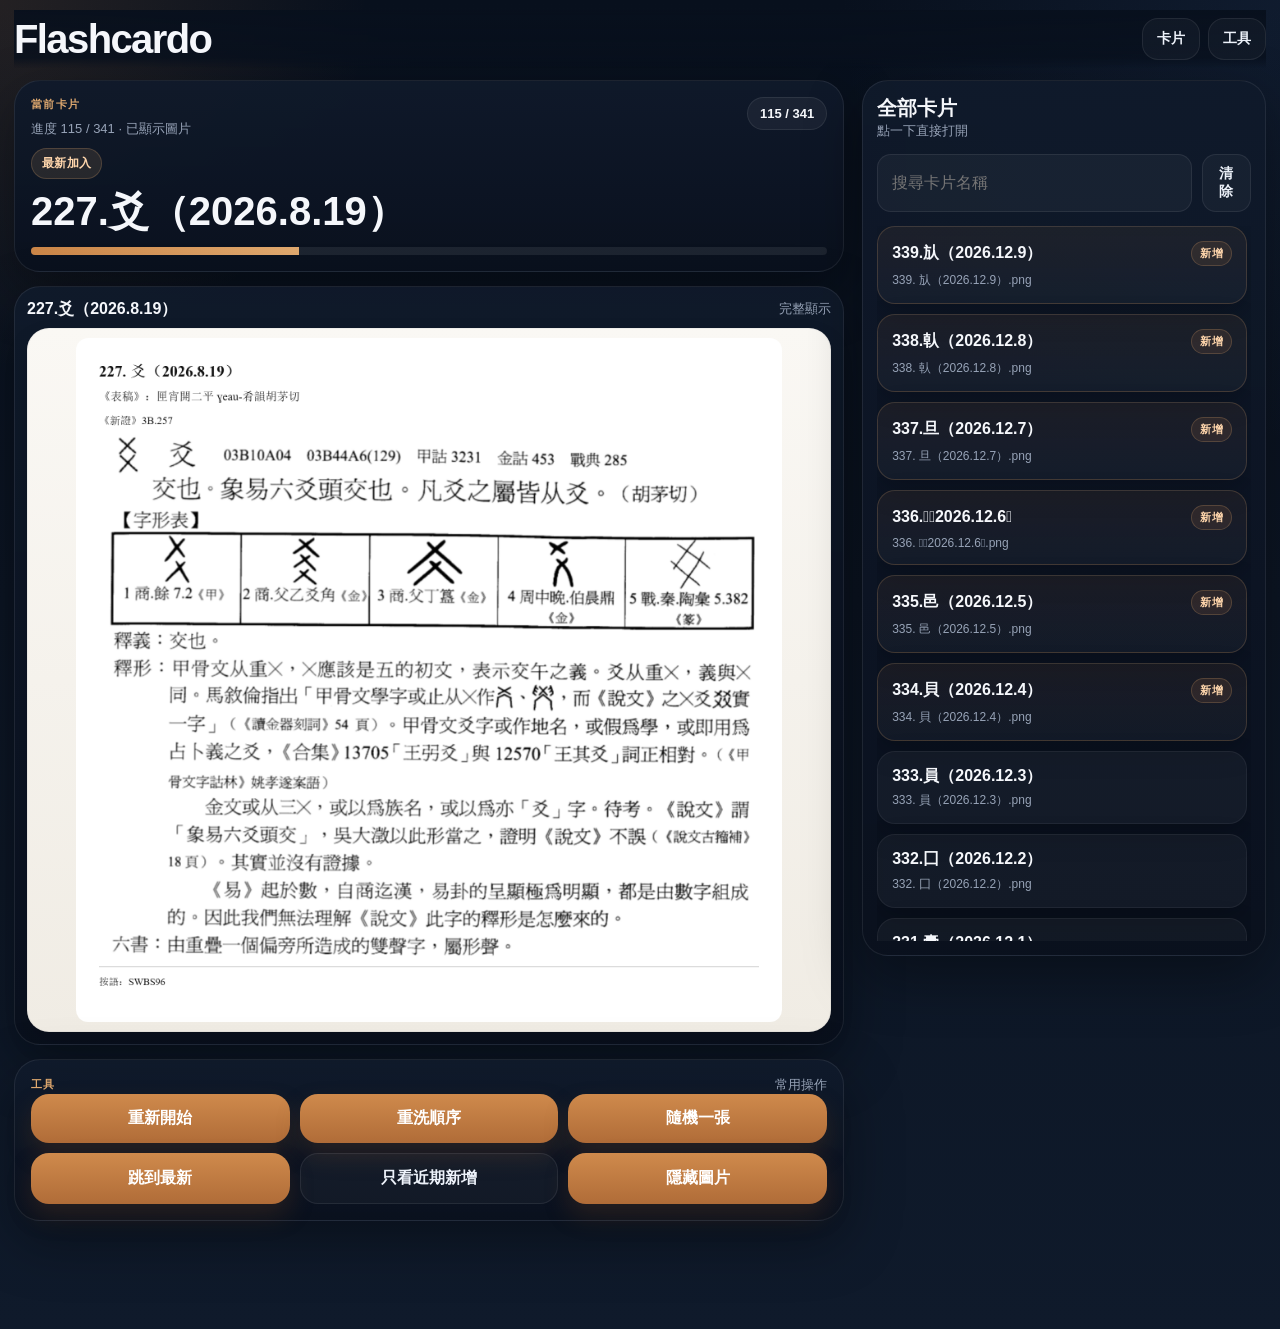
==== commit a1ca97bb: "Auto update cards from images" ====
--- a/index.html
+++ b/index.html
@@ -95,7 +95,7 @@
     </nav>
   </div>
 
-  <script>window.__FLASHCARDO_CARDS__ = [{"id": 338, "name": "338. 倝（2026.12.8）.png", "title": "338.倝（2026.12.8）", "src": "images/338.%20%E5%80%9D%EF%BC%882026.12.8%EF%BC%89.png"}, {"id": 337, "name": "337. 旦（2026.12.7）.png", "title": "337.旦（2026.12.7）", "src": "images/337.%20%E6%97%A6%EF%BC%882026.12.7%EF%BC%89.png"}, {"id": 336, "name": "336. 𨛜（2026.12.6）.png", "title": "336.𨛜（2026.12.6）", "src": "images/336.%20%F0%A8%9B%9C%EF%BC%882026.12.6%EF%BC%89.png"}, {"id": 335, "name": "335. 邑（2026.12.5）.png", "title": "335.邑（2026.12.5）", "src": "images/335.%20%E9%82%91%EF%BC%882026.12.5%EF%BC%89.png"}, {"id": 334, "name": "334. 貝（2026.12.4）.png", "title": "334.貝（2026.12.4）", "src": "images/334.%20%E8%B2%9D%EF%BC%882026.12.4%EF%BC%89.png"}, {"id": 333, "name": "333. 員（2026.12.3）.png", "title": "333.員（2026.12.3）", "src": "images/333.%20%E5%93%A1%EF%BC%882026.12.3%EF%BC%89.png"}, {"id": 332, "name": "332. 囗（2026.12.2）.png", "title": "332.囗（2026.12.2）", "src": "images/332.%20%E5%9B%97%EF%BC%882026.12.2%EF%BC%89.png"}, {"id": 331, "name": "331. 㯻（2026.12.1）.png", "title": "331.㯻（2026.12.1）", "src": "images/331.%20%E3%AF%BB%EF%BC%882026.12.1%EF%BC%89.png"}, {"id": 330, "name": "330. 束（2026.11.30）.png", "title": "330.束（2026.11.30）", "src": "images/330.%20%E6%9D%9F%EF%BC%882026.11.30%EF%BC%89.png"}, {"id": 329, "name": "329. 桼（2026.11.29）.png", "title": "329.桼（2026.11.29）", "src": "images/329.%20%E6%A1%BC%EF%BC%882026.11.29%EF%BC%89.png"}, {"id": 328, "name": "328. 巢（2026.11.28）.png", "title": "328.巢（2026.11.28）", "src": "images/328.%20%E5%B7%A2%EF%BC%882026.11.28%EF%BC%89.png"}, {"id": 327, "name": "327. 稽（2026.11.27）.png", "title": "327.稽（2026.11.27）", "src": "images/327.%20%E7%A8%BD%EF%BC%882026.11.27%EF%BC%89.png"}, {"id": 326, "name": "326. 𥝌（2026.11.26）.png", "title": "326.𥝌（2026.11.26）", "src": "images/326.%20%F0%A5%9D%8C%EF%BC%882026.11.26%EF%BC%89.png"}, {"id": 325, "name": "325. 華（2026.11.25）.png", "title": "325.華（2026.11.25）", "src": "images/325.%20%E8%8F%AF%EF%BC%882026.11.25%EF%BC%89.png"}, {"id": 324, "name": "324. 𠌶（2026.11.24）.png", "title": "324.𠌶（2026.11.24）", "src": "images/324.%20%F0%A0%8C%B6%EF%BC%882026.11.24%EF%BC%89.png"}, {"id": 323, "name": "323. 𠂹（2026.11.23）.png", "title": "323.𠂹（2026.11.23）", "src": "images/323.%20%F0%A0%82%B9%EF%BC%882026.11.23%EF%BC%89.png"}, {"id": 322, "name": "322. 乇（2026.11.22）.png", "title": "322.乇（2026.11.22）", "src": "images/322.%20%E4%B9%87%EF%BC%882026.11.22%EF%BC%89.png"}, {"id": 321, "name": "321. 生（2026.11.21）.png", "title": "321.生（2026.11.21）", "src": "images/321.%20%E7%94%9F%EF%BC%882026.11.21%EF%BC%89.png"}, {"id": 320, "name": "320. 𣎵（2026.11.20）.png", "title": "320.𣎵（2026.11.20）", "src": "images/320.%20%F0%A3%8E%B5%EF%BC%882026.11.20%EF%BC%89.png"}, {"id": 319, "name": "319. 出（2026.11.19）.png", "title": "319.出（2026.11.19）", "src": "images/319.%20%E5%87%BA%EF%BC%882026.11.19%EF%BC%89.png"}, {"id": 318, "name": "318. 帀（2026.11.18）.png", "title": "318.帀（2026.11.18）", "src": "images/318.%20%E5%B8%80%EF%BC%882026.11.18%EF%BC%89.png"}, {"id": 317, "name": "317. 叒（2026.11.17）.png", "title": "317.叒（2026.11.17）", "src": "images/317.%20%E5%8F%92%EF%BC%882026.11.17%EF%BC%89.png"}, {"id": 316, "name": "316. 才（2026.11.16）.png", "title": "316.才（2026.11.16）", "src": "images/316.%20%E6%89%8D%EF%BC%882026.11.16%EF%BC%89.png"}, {"id": 315, "name": "315. 林（2026.11.15）.png", "title": "315.林（2026.11.15）", "src": "images/315.%20%E6%9E%97%EF%BC%882026.11.15%EF%BC%89.png"}, {"id": 314, "name": "314. 東（2026.11.14）.png", "title": "314.東（2026.11.14）", "src": "images/314.%20%E6%9D%B1%EF%BC%882026.11.14%EF%BC%89.png"}, {"id": 313, "name": "313. 桀（2026.11.13）.png", "title": "313.桀（2026.11.13）", "src": "images/313.%20%E6%A1%80%EF%BC%882026.11.13%EF%BC%89.png"}, {"id": 312, "name": "312. 久（2026.11.12）.png", "title": "312.久（2026.11.12）", "src": "images/312.%20%E4%B9%85%EF%BC%882026.11.12%EF%BC%89.png"}, {"id": 311, "name": "311. 夂（2026.11.11）.png", "title": "311.夂（2026.11.11）", "src": "images/311.%20%E5%A4%82%EF%BC%882026.11.11%EF%BC%89.png"}, {"id": 310, "name": "310. 弟（2026.11.10）.png", "title": "310.弟（2026.11.10）", "src": "images/310.%20%E5%BC%9F%EF%BC%882026.11.10%EF%BC%89.png"}, {"id": 309, "name": "309. 韋（2026.11.9）.png", "title": "309.韋（2026.11.9）", "src": "images/309.%20%E9%9F%8B%EF%BC%882026.11.9%EF%BC%89.png"}, {"id": 308, "name": "308. 舜（2026.11.8）.png", "title": "308.舜（2026.11.8）", "src": "images/308.%20%E8%88%9C%EF%BC%882026.11.8%EF%BC%89.png"}, {"id": 307, "name": "307. 舛（2026.11.7）.png", "title": "307.舛（2026.11.7）", "src": "images/307.%20%E8%88%9B%EF%BC%882026.11.7%EF%BC%89.png"}, {"id": 306, "name": "306. 夊（2026.11.6）.png", "title": "306.夊（2026.11.6）", "src": "images/306.%20%E5%A4%8A%EF%BC%882026.11.6%EF%BC%89.png"}, {"id": 305, "name": "305. 麥（2026.11.5）.png", "title": "305.麥（2026.11.5）", "src": "images/305.%20%E9%BA%A5%EF%BC%882026.11.5%EF%BC%89.png"}, {"id": 304, "name": "304. 嗇（2026.11.4）.png", "title": "304.嗇（2026.11.4）", "src": "images/304.%20%E5%97%87%EF%BC%882026.11.4%EF%BC%89.png"}, {"id": 303, "name": "303. 㐭（2026.11.3）.png", "title": "303.㐭（2026.11.3）", "src": "images/303.%20%E3%90%AD%EF%BC%882026.11.3%EF%BC%89.png"}, {"id": 302, "name": "302. 畗（2026.11.2）.png", "title": "302.畗（2026.11.2）", "src": "images/302.%20%E7%95%97%EF%BC%882026.11.2%EF%BC%89.png"}, {"id": 301, "name": "301. 㫗（2026.11.1）.png", "title": "301.㫗（2026.11.1）", "src": "images/301.%20%E3%AB%97%EF%BC%882026.11.1%EF%BC%89.png"}, {"id": 300, "name": "300. 亯（2026.10.31）.png", "title": "300.亯（2026.10.31）", "src": "images/300.%20%E4%BA%AF%EF%BC%882026.10.31%EF%BC%89.png"}, {"id": 299, "name": "299. 京（2026.10.30）.png", "title": "299.京（2026.10.30）", "src": "images/299.%20%E4%BA%AC%EF%BC%882026.10.30%EF%BC%89.png"}, {"id": 298, "name": "298. 𩫖（2026.10.29）.png", "title": "298.𩫖（2026.10.29）", "src": "images/298.%20%F0%A9%AB%96%EF%BC%882026.10.29%EF%BC%89.png"}, {"id": 297, "name": "297. 冂（2026.10.28）.png", "title": "297.冂（2026.10.28）", "src": "images/297.%20%E5%86%82%EF%BC%882026.10.28%EF%BC%89.png"}, {"id": 296, "name": "296. 高（2026.10.27）.png", "title": "296.高（2026.10.27）", "src": "images/296.%20%E9%AB%98%EF%BC%882026.10.27%EF%BC%89.png"}, {"id": 295, "name": "295. 矢（2026.10.26）.png", "title": "295.矢（2026.10.26）", "src": "images/295.%20%E7%9F%A2%EF%BC%882026.10.26%EF%BC%89.png"}, {"id": 294, "name": "294. 缶（2026.10.25）.png", "title": "294.缶（2026.10.25）", "src": "images/294.%20%E7%BC%B6%EF%BC%882026.10.25%EF%BC%89.png"}, {"id": 293, "name": "293. 入（2026.10.24）.png", "title": "293.入（2026.10.24）", "src": "images/293.%20%E5%85%A5%EF%BC%882026.10.24%EF%BC%89.png"}, {"id": 292, "name": "292. 倉（2026.10.23）.png", "title": "292.倉（2026.10.23）", "src": "images/292.%20%E5%80%89%EF%BC%882026.10.23%EF%BC%89.png"}, {"id": 291, "name": "291. 會（2026.10.22）.png", "title": "291.會（2026.10.22）", "src": "images/291.%20%E6%9C%83%EF%BC%882026.10.22%EF%BC%89.png"}, {"id": 290, "name": "290. 亼（2026.10.21）.png", "title": "290.亼（2026.10.21）", "src": "images/290.%20%E4%BA%BC%EF%BC%882026.10.21%EF%BC%89.png"}, {"id": 289, "name": "289. 鬯（2026.10.20）.png", "title": "289.鬯（2026.10.20）", "src": "images/289.%20%E9%AC%AF%EF%BC%882026.10.20%EF%BC%89.png"}, {"id": 288, "name": "288. 皀（2026.10.19）.png", "title": "288.皀（2026.10.19）", "src": "images/288.%20%E7%9A%80%EF%BC%882026.10.19%EF%BC%89.png"}, {"id": 287, "name": "287. 井（2026.10.18）.png", "title": "287.井（2026.10.18）", "src": "images/287.%20%E4%BA%95%EF%BC%882026.10.18%EF%BC%89.png"}, {"id": 286, "name": "286. 丹（2026.10.17）.png", "title": "286.丹（2026.10.17）", "src": "images/286.%20%E4%B8%B9%EF%BC%882026.10.17%EF%BC%89.png"}, {"id": 285, "name": "285. 丶（2026.10.16）.png", "title": "285.丶（2026.10.16）", "src": "images/285.%20%E4%B8%B6%EF%BC%882026.10.16%EF%BC%89.png"}, {"id": 284, "name": "284. 去（2026.10.15）.png", "title": "284.去（2026.10.15）", "src": "images/284.%20%E5%8E%BB%EF%BC%882026.10.15%EF%BC%89.png"}, {"id": 283, "name": "283. 𠙴（2026.10.14）.png", "title": "283.𠙴（2026.10.14）", "src": "images/283.%20%F0%A0%99%B4%EF%BC%882026.10.14%EF%BC%89.png"}, {"id": 282, "name": "282. 皿（2026.10.13）.png", "title": "282.皿（2026.10.13）", "src": "images/282.%20%E7%9A%BF%EF%BC%882026.10.13%EF%BC%89.png"}, {"id": 281, "name": "281. 虤（2026.10.12）.png", "title": "281.虤（2026.10.12）", "src": "images/281.%20%E8%99%A4%EF%BC%882026.10.12%EF%BC%89.png"}, {"id": 280, "name": "280. 虎（2026.10.11）.png", "title": "280.虎（2026.10.11）", "src": "images/280.%20%E8%99%8E%EF%BC%882026.10.11%EF%BC%89.png"}, {"id": 279, "name": "279. 虍（2026.10.10）.png", "title": "279.虍（2026.10.10）", "src": "images/279.%20%E8%99%8D%EF%BC%882026.10.10%EF%BC%89.png"}, {"id": 278, "name": "278. 䖒（2026.10.9）.png", "title": "278.䖒（2026.10.9）", "src": "images/278.%20%E4%96%92%EF%BC%882026.10.9%EF%BC%89.png"}, {"id": 277, "name": "277. 豐（2026.10.8）.png", "title": "277.豐（2026.10.8）", "src": "images/277.%20%E8%B1%90%EF%BC%882026.10.8%EF%BC%89.png"}, {"id": 276, "name": "276. 豊（2026.10.7）.png", "title": "276.豊（2026.10.7）", "src": "images/276.%20%E8%B1%8A%EF%BC%882026.10.7%EF%BC%89.png"}, {"id": 275, "name": "275. 豆（2026.10.6）.png", "title": "275.豆（2026.10.6）", "src": "images/275.%20%E8%B1%86%EF%BC%882026.10.6%EF%BC%89.png"}, {"id": 274, "name": "274. 鼓（2026.10.5）.png", "title": "274.鼓（2026.10.5）", "src": "images/274.%20%E9%BC%93%EF%BC%882026.10.5%EF%BC%89.png"}, {"id": 273, "name": "273. 壴（2026.10.4）.png", "title": "273.壴（2026.10.4）", "src": "images/273.%20%E5%A3%B4%EF%BC%882026.10.4%EF%BC%89.png"}, {"id": 272, "name": "272. 喜（2026.10.3）.png", "title": "272.喜（2026.10.3）", "src": "images/272.%20%E5%96%9C%EF%BC%882026.10.3%EF%BC%89.png"}, {"id": 271, "name": "271. 旨（2026.10.2）.png", "title": "271.旨（2026.10.2）", "src": "images/271.%20%E6%97%A8%EF%BC%882026.10.2%EF%BC%89.png"}, {"id": 270, "name": "270. 号（2026.10.1）.png", "title": "270.号（2026.10.1）", "src": "images/270.%20%E5%8F%B7%EF%BC%882026.10.1%EF%BC%89.png"}, {"id": 269, "name": "269. 丂（2026.9.30）.png", "title": "269.丂（2026.9.30）", "src": "images/269.%20%E4%B8%82%EF%BC%882026.9.30%EF%BC%89.png"}, {"id": 268, "name": "268. 甘（2026.9.29）.png", "title": "268.甘（2026.9.29）", "src": "images/268.%20%E7%94%98%EF%BC%882026.9.29%EF%BC%89.png"}, {"id": 267, "name": "267. 巫（2026.9.28）.png", "title": "267.巫（2026.9.28）", "src": "images/267.%20%E5%B7%AB%EF%BC%882026.9.28%EF%BC%89.png"}, {"id": 266, "name": "266. 㠭（2026.9.27）.png", "title": "266.㠭（2026.9.27）", "src": "images/266.%20%E3%A0%AD%EF%BC%882026.9.27%EF%BC%89.png"}, {"id": 265, "name": "265. 工（2026.9.26）.png", "title": "265.工（2026.9.26）", "src": "images/265.%20%E5%B7%A5%EF%BC%882026.9.26%EF%BC%89.png"}, {"id": 264, "name": "264. 左（2026.9.25）.png", "title": "264.左（2026.9.25）", "src": "images/264.%20%E5%B7%A6%EF%BC%882026.9.25%EF%BC%89.png"}, {"id": 263, "name": "263. 丌（2026.9.24）.png", "title": "263.丌（2026.9.24）", "src": "images/263.%20%E4%B8%8C%EF%BC%882026.9.24%EF%BC%89.png"}, {"id": 262, "name": "262. 竹（2026.9.23）.png", "title": "262.竹（2026.9.23）", "src": "images/262.%20%E7%AB%B9%EF%BC%882026.9.23%EF%BC%89.png"}, {"id": 261, "name": "261. 耒（2026.9.22）.png", "title": "261.耒（2026.9.22）", "src": "images/261.%20%E8%80%92%EF%BC%882026.9.22%EF%BC%89.png"}, {"id": 260, "name": "260. 丯（2026.9.21）.png", "title": "260.丯（2026.9.21）", "src": "images/260.%20%E4%B8%AF%EF%BC%882026.9.21%EF%BC%89.png"}, {"id": 259, "name": "259. 𠛉（2026.9.20）.png", "title": "259.𠛉（2026.9.20）", "src": "images/259.%20%F0%A0%9B%89%EF%BC%882026.9.20%EF%BC%89.png"}, {"id": 258, "name": "258. 刃（2026.9.19）.png", "title": "258.刃（2026.9.19）", "src": "images/258.%20%E5%88%83%EF%BC%882026.9.19%EF%BC%89.png"}, {"id": 257, "name": "257. 刀（2026.9.18）.png", "title": "257.刀（2026.9.18）", "src": "images/257.%20%E5%88%80%EF%BC%882026.9.18%EF%BC%89.png"}, {"id": 256, "name": "256. 筋（2026.9.17）.png", "title": "256.筋（2026.9.17）", "src": "images/256.%20%E7%AD%8B%EF%BC%882026.9.17%EF%BC%89.png"}, {"id": 255, "name": "255. 歺（2026.9.16）.png", "title": "255.歺（2026.9.16）", "src": "images/255.%20%E6%AD%BA%EF%BC%882026.9.16%EF%BC%89.png"}, {"id": 254, "name": "254. 𣦼（2026.9.15）.png", "title": "254.𣦼（2026.9.15）", "src": "images/254.%20%F0%A3%A6%BC%EF%BC%882026.9.15%EF%BC%89.png"}, {"id": 253, "name": "253. 𠬪（2026.9.14）.png", "title": "253.𠬪（2026.9.14）", "src": "images/253.%20%F0%A0%AC%AA%EF%BC%882026.9.14%EF%BC%89.png"}, {"id": 252, "name": "252. 予（2026.9.13）.png", "title": "252.予（2026.9.13）", "src": "images/252.%20%E4%BA%88%EF%BC%882026.9.13%EF%BC%89.png"}, {"id": 251, "name": "251. 放（2026.9.12）.png", "title": "251.放（2026.9.12）", "src": "images/251.%20%E6%94%BE%EF%BC%882026.9.12%EF%BC%89.png"}, {"id": 250, "name": "250. 玄（2026.9.11）.png", "title": "250.玄（2026.9.11）", "src": "images/250.%20%E7%8E%84%EF%BC%882026.9.11%EF%BC%89.png"}, {"id": 249, "name": "249. 叀（2026.9.10）.png", "title": "249.叀（2026.9.10）", "src": "images/249.%20%E5%8F%80%EF%BC%882026.9.10%EF%BC%89.png"}, {"id": 248, "name": "248. 𢆶（2026.9.9）.png", "title": "248.𢆶（2026.9.9）", "src": "images/248.%20%F0%A2%86%B6%EF%BC%882026.9.9%EF%BC%89.png"}, {"id": 247, "name": "247. 幺（2026.9.8）.png", "title": "247.幺（2026.9.8）", "src": "images/247.%20%E5%B9%BA%EF%BC%882026.9.8%EF%BC%89.png"}, {"id": 246, "name": "246. 冓（2026.9.7）.png", "title": "246.冓（2026.9.7）", "src": "images/246.%20%E5%86%93%EF%BC%882026.9.7%EF%BC%89.png"}, {"id": 245, "name": "245. 𠦒（2026.9.6）.png", "title": "245.𠦒（2026.9.6）", "src": "images/245.%20%F0%A0%A6%92%EF%BC%882026.9.6%EF%BC%89.png"}, {"id": 244, "name": "244. 雥（2026.9.5）.png", "title": "244.雥（2026.9.5）", "src": "images/244.%20%E9%9B%A5%EF%BC%882026.9.5%EF%BC%89.png"}, {"id": 243, "name": "243. 雔（2026.9.4）.png", "title": "243.雔（2026.9.4）", "src": "images/243.%20%E9%9B%94%EF%BC%882026.9.4%EF%BC%89.png"}, {"id": 242, "name": "242. 瞿（2026.9.3）.png", "title": "242.瞿（2026.9.3）", "src": "images/242.%20%E7%9E%BF%EF%BC%882026.9.3%EF%BC%89.png"}, {"id": 241, "name": "241. 羴（2026.9.2）.png", "title": "241.羴（2026.9.2）", "src": "images/241.%20%E7%BE%B4%EF%BC%882026.9.2%EF%BC%89.png"}, {"id": 240, "name": "240. 羊（2026.9.1）.png", "title": "240.羊（2026.9.1）", "src": "images/240.%20%E7%BE%8A%EF%BC%882026.9.1%EF%BC%89.png"}, {"id": 239, "name": "239. 苜（2026.8.31）.png", "title": "239.苜（2026.8.31）", "src": "images/239.%20%E8%8B%9C%EF%BC%882026.8.31%EF%BC%89.png"}, {"id": 238, "name": "238. 𦫳（2026.8.30）.png", "title": "238.𦫳（2026.8.30）", "src": "images/238.%20%F0%A6%AB%B3%EF%BC%882026.8.30%EF%BC%89.png"}, {"id": 237, "name": "237. 萑（2026.8.29）.png", "title": "237.萑（2026.8.29）", "src": "images/237.%20%E8%90%91%EF%BC%882026.8.29%EF%BC%89.png"}, {"id": 236, "name": "236. 奞（2026.8.28）.png", "title": "236.奞（2026.8.28）", "src": "images/236.%20%E5%A5%9E%EF%BC%882026.8.28%EF%BC%89.png"}, {"id": 235, "name": "235. 習（2026.8.27）.png", "title": "235.習（2026.8.27）", "src": "images/235.%20%E7%BF%92%EF%BC%882026.8.27%EF%BC%89.png"}, {"id": 234, "name": "234. 皕（2026.8.26）.png", "title": "234.皕（2026.8.26）", "src": "images/234.%20%E7%9A%95%EF%BC%882026.8.26%EF%BC%89.png"}, {"id": 233, "name": "233. 盾（2026.8.25）.png", "title": "233.盾（2026.8.25）", "src": "images/233.%20%E7%9B%BE%EF%BC%882026.8.25%EF%BC%89.png"}, {"id": 232, "name": "232. 眉（2026.8.24）.png", "title": "232.眉（2026.8.24）", "src": "images/232.%20%E7%9C%89%EF%BC%882026.8.24%EF%BC%89.png"}, {"id": 339, "name": "232. 眉（2026.8.23）.png", "title": "232.眉（2026.8.23）", "src": "images/232.%20%E7%9C%89%EF%BC%882026.8.23%EF%BC%89.png"}, {"id": 231, "name": "231. 䀠（2026.8.23）.png", "title": "231.䀠（2026.8.23）", "src": "images/231.%20%E4%80%A0%EF%BC%882026.8.23%EF%BC%89.png"}, {"id": 230, "name": "230. 𥄎（2026.8.22）.png", "title": "230.𥄎（2026.8.22）", "src": "images/230.%20%F0%A5%84%8E%EF%BC%882026.8.22%EF%BC%89.png"}, {"id": 229, "name": "229. 㸚（2026.8.21）.png", "title": "229.㸚（2026.8.21）", "src": "images/229.%20%E3%B8%9A%EF%BC%882026.8.21%EF%BC%89.png"}, {"id": 228, "name": "228. 爻（2026.8.20）.png", "title": "228.爻（2026.8.20）", "src": "images/228.%20%E7%88%BB%EF%BC%882026.8.20%EF%BC%89.png"}, {"id": 227, "name": "227. 用（2026.8.19）.png", "title": "227.用（2026.8.19）", "src": "images/227.%20%E7%94%A8%EF%BC%882026.8.19%EF%BC%89.png"}, {"id": 340, "name": "227. 爻（2026.8.19）.png", "title": "227.爻（2026.8.19）", "src": "images/227.%20%E7%88%BB%EF%BC%882026.8.19%EF%BC%89.png"}, {"id": 226, "name": "226. 卜（2026.8.18）.png", "title": "226.卜（2026.8.18）", "src": "images/226.%20%E5%8D%9C%EF%BC%882026.8.18%EF%BC%89.png"}, {"id": 225, "name": "225. 教（2026.8.17）.png", "title": "225.教（2026.8.17）", "src": "images/225.%20%E6%95%99%EF%BC%882026.8.17%EF%BC%89.png"}, {"id": 224, "name": "224. 攴（2026.8.16）.png", "title": "224.攴（2026.8.16）", "src": "images/224.%20%E6%94%B4%EF%BC%882026.8.16%EF%BC%89.png"}, {"id": 223, "name": "223. 㼱（2026.8.15）.png", "title": "223.㼱（2026.8.15）", "src": "images/223.%20%E3%BC%B1%EF%BC%882026.8.15%EF%BC%89.png"}, {"id": 222, "name": "222. 寸（2026.8.14）.png", "title": "222.寸（2026.8.14）", "src": "images/222.%20%E5%AF%B8%EF%BC%882026.8.14%EF%BC%89.png"}, {"id": 221, "name": "221. 几（2026.8.13）.png", "title": "221.几（2026.8.13）", "src": "images/221.%20%E5%87%A0%EF%BC%882026.8.13%EF%BC%89.png"}, {"id": 220, "name": "220. 殳（2026.8.12）.png", "title": "220.殳（2026.8.12）", "src": "images/220.%20%E6%AE%B3%EF%BC%882026.8.12%EF%BC%89.png"}, {"id": 219, "name": "219. 臣（2026.8.11）.png", "title": "219.臣（2026.8.11）", "src": "images/219.%20%E8%87%A3%EF%BC%882026.8.11%EF%BC%89.png"}, {"id": 218, "name": "218. 臤（2026.8.10）.png", "title": "218.臤（2026.8.10）", "src": "images/218.%20%E8%87%A4%EF%BC%882026.8.10%EF%BC%89.png"}, {"id": 217, "name": "217. 隶（2026.8.9）.png", "title": "217.隶（2026.8.9）", "src": "images/217.%20%E9%9A%B6%EF%BC%882026.8.9%EF%BC%89.png"}, {"id": 216, "name": "216. 畫（2026.8.8）.png", "title": "216.畫（2026.8.8）", "src": "images/216.%20%E7%95%AB%EF%BC%882026.8.8%EF%BC%89.png"}, {"id": 215, "name": "215. 𦘒（2026.8.7）.png", "title": "215.𦘒（2026.8.7）", "src": "images/215.%20%F0%A6%98%92%EF%BC%882026.8.7%EF%BC%89.png"}, {"id": 214, "name": "214. 支（2026.8.6）.png", "title": "214.支（2026.8.6）", "src": "images/214.%20%E6%94%AF%EF%BC%882026.8.6%EF%BC%89.png"}, {"id": 213, "name": "213. 史（2026.8.5）.png", "title": "213.史（2026.8.5）", "src": "images/213.%20%E5%8F%B2%EF%BC%882026.8.5%EF%BC%89.png"}, {"id": 212, "name": "212. （2026.8.4）.png", "title": "212.（2026.8.4）", "src": "images/212.%20%EE%A0%96%EF%BC%882026.8.4%EF%BC%89.png"}, {"id": 211, "name": "211. 鬥（2026.8.3）.png", "title": "211.鬥（2026.8.3）", "src": "images/211.%20%E9%AC%A5%EF%BC%882026.8.3%EF%BC%89.png"}, {"id": 210, "name": "210. 丮（2026.8.2）.png", "title": "210.丮（2026.8.2）", "src": "images/210.%20%E4%B8%AE%EF%BC%882026.8.2%EF%BC%89.png"}, {"id": 209, "name": "209. 䰜（2026.8.1）.png", "title": "209.䰜（2026.8.1）", "src": "images/209.%20%E4%B0%9C%EF%BC%882026.8.1%EF%BC%89.png"}, {"id": 208, "name": "208. 鬲（2026.7.31）.png", "title": "208.鬲（2026.7.31）", "src": "images/208.%20%E9%AC%B2%EF%BC%882026.7.31%EF%BC%89.png"}, {"id": 207, "name": "207. 爨（2026.7.30）.png", "title": "207.爨（2026.7.30）", "src": "images/207.%20%E7%88%A8%EF%BC%882026.7.30%EF%BC%89.png"}, {"id": 206, "name": "206. 晨（2026.7.29）.png", "title": "206.晨（2026.7.29）", "src": "images/206.%20%E6%99%A8%EF%BC%882026.7.29%EF%BC%89.png"}, {"id": 205, "name": "205. 𦥑（2026.7.28）.png", "title": "205.𦥑（2026.7.28）", "src": "images/205.%20%F0%A6%A5%91%EF%BC%882026.7.28%EF%BC%89.png"}, {"id": 204, "name": "204. 舁（2026.7.27）.png", "title": "204.舁（2026.7.27）", "src": "images/204.%20%E8%88%81%EF%BC%882026.7.27%EF%BC%89.png"}, {"id": 203, "name": "203. 異（2026.7.26）.png", "title": "203.異（2026.7.26）", "src": "images/203.%20%E7%95%B0%EF%BC%882026.7.26%EF%BC%89.png"}, {"id": 202, "name": "202. 共（2026.7.25）.png", "title": "202.共（2026.7.25）", "src": "images/202.%20%E5%85%B1%EF%BC%882026.7.25%EF%BC%89.png"}, {"id": 201, "name": "201. 癶（2026.7.24）.png", "title": "201.癶（2026.7.24）", "src": "images/201.%20%E7%99%B6%EF%BC%882026.7.24%EF%BC%89.png"}, {"id": 200, "name": "200. 廾（2026.7.23）.png", "title": "200.廾（2026.7.23）", "src": "images/200.%20%E5%BB%BE%EF%BC%882026.7.23%EF%BC%89.png"}, {"id": 199, "name": "199. 菐（2026.7.22）.png", "title": "199.菐（2026.7.22）", "src": "images/199.%20%E8%8F%90%EF%BC%882026.7.22%EF%BC%89.png"}, {"id": 198, "name": "198. 丵（2026.7.21）.png", "title": "198.丵（2026.7.21）", "src": "images/198.%20%E4%B8%B5%EF%BC%882026.7.21%EF%BC%89.png"}, {"id": 197, "name": "197. 䇂（2026.7.20）.png", "title": "197.䇂（2026.7.20）", "src": "images/197.%20%E4%87%82%EF%BC%882026.7.20%EF%BC%89.png"}, {"id": 196, "name": "196. 音（2026.7.19）.png", "title": "196.音（2026.7.19）", "src": "images/196.%20%E9%9F%B3%EF%BC%882026.7.19%EF%BC%89.png"}, {"id": 195, "name": "195. 誩（2026.7.18）.png", "title": "195.誩（2026.7.18）", "src": "images/195.%20%E8%AA%A9%EF%BC%882026.7.18%EF%BC%89.png"}, {"id": 194, "name": "194. 言（2026.7.17）.png", "title": "194.言（2026.7.17）", "src": "images/194.%20%E8%A8%80%EF%BC%882026.7.17%EF%BC%89.png"}, {"id": 193, "name": "193. 卅（2026.7.16）.png", "title": "193.卅（2026.7.16）", "src": "images/193.%20%E5%8D%85%EF%BC%882026.7.16%EF%BC%89.png"}, {"id": 192, "name": "192. 十（2026.7.15）.png", "title": "192.十（2026.7.15）", "src": "images/192.%20%E5%8D%81%EF%BC%882026.7.15%EF%BC%89.png"}, {"id": 191, "name": "191. 古（2026.7.14）.png", "title": "191.古（2026.7.14）", "src": "images/191.%20%E5%8F%A4%EF%BC%882026.7.14%EF%BC%89.png"}, {"id": 190, "name": "190. 丩（2026.7.13）.png", "title": "190.丩（2026.7.13）", "src": "images/190.%20%E4%B8%A9%EF%BC%882026.7.13%EF%BC%89.png"}, {"id": 189, "name": "189. 句（2026.7.12）.png", "title": "189.句（2026.7.12）", "src": "images/189.%20%E5%8F%A5%EF%BC%882026.7.12%EF%BC%89.png"}, {"id": 188, "name": "188. 㕯（2026.7.11）.png", "title": "188.㕯（2026.7.11）", "src": "images/188.%20%E3%95%AF%EF%BC%882026.7.11%EF%BC%89.png"}, {"id": 187, "name": "187. 𧮫（2026.7.10）.png", "title": "187.𧮫（2026.7.10）", "src": "images/187.%20%F0%A7%AE%AB%EF%BC%882026.7.10%EF%BC%89.png"}, {"id": 186, "name": "186. 干（2026.7.9）.png", "title": "186.干（2026.7.9）", "src": "images/186.%20%E5%B9%B2%EF%BC%882026.7.9%EF%BC%89.png"}, {"id": 185, "name": "185. 㗊（2026.7.8）.png", "title": "185.㗊（2026.7.8）", "src": "images/185.%20%E3%97%8A%EF%BC%882026.7.8%EF%BC%89.png"}, {"id": 184, "name": "184. 冊（2026.7.7）.png", "title": "184.冊（2026.7.7）", "src": "images/184.%20%E5%86%8A%EF%BC%882026.7.7%EF%BC%89.png"}, {"id": 183, "name": "183. 龠（2026.7.6）.png", "title": "183.龠（2026.7.6）", "src": "images/183.%20%E9%BE%A0%EF%BC%882026.7.6%EF%BC%89.png"}, {"id": 182, "name": "182. 品（2026.7.5）.png", "title": "182.品（2026.7.5）", "src": "images/182.%20%E5%93%81%EF%BC%882026.7.5%EF%BC%89.png"}, {"id": 181, "name": "181. 㢟（2026.7.4）.png", "title": "181.㢟（2026.7.4）", "src": "images/181.%20%E3%A2%9F%EF%BC%882026.7.4%EF%BC%89.png"}, {"id": 180, "name": "180. 廴（2026.7.3）.png", "title": "180.廴（2026.7.3）", "src": "images/180.%20%E5%BB%B4%EF%BC%882026.7.3%EF%BC%89.png"}, {"id": 179, "name": "179. 彳（2026.7.2）.png", "title": "179.彳（2026.7.2）", "src": "images/179.%20%E5%BD%B3%EF%BC%882026.7.2%EF%BC%89.png"}, {"id": 178, "name": "178. 辵（2026.7.1）.png", "title": "178.辵（2026.7.1）", "src": "images/178.%20%E8%BE%B5%EF%BC%882026.7.1%EF%BC%89.png"}, {"id": 177, "name": "177. 是（2026.6.30）.png", "title": "177.是（2026.6.30）", "src": "images/177.%20%E6%98%AF%EF%BC%882026.6.30%EF%BC%89.png"}, {"id": 176, "name": "176. 正（2026.6.29）.png", "title": "176.正（2026.6.29）", "src": "images/176.%20%E6%AD%A3%EF%BC%882026.6.29%EF%BC%89.png"}, {"id": 175, "name": "175. 步（2026.6.28）.png", "title": "175.步（2026.6.28）", "src": "images/175.%20%E6%AD%A5%EF%BC%882026.6.28%EF%BC%89.png"}, {"id": 174, "name": "174. 癶（2026.6.27）.png", "title": "174.癶（2026.6.27）", "src": "images/174.%20%E7%99%B6%EF%BC%882026.6.27%EF%BC%89.png"}, {"id": 173, "name": "173. 走（2026.6.26）.png", "title": "173.走（2026.6.26）", "src": "images/173.%20%E8%B5%B0%EF%BC%882026.6.26%EF%BC%89.png"}, {"id": 172, "name": "172. 哭（2026.6.25）.png", "title": "172.哭（2026.6.25）", "src": "images/172.%20%E5%93%AD%EF%BC%882026.6.25%EF%BC%89.png"}, {"id": 171, "name": "171. 吅（2026.6.24）.png", "title": "171.吅（2026.6.24）", "src": "images/171.%20%E5%90%85%EF%BC%882026.6.24%EF%BC%89.png"}, {"id": 170, "name": "170. 凵（2026.6.23）.png", "title": "170.凵（2026.6.23）", "src": "images/170.%20%E5%87%B5%EF%BC%882026.6.23%EF%BC%89.png"}, {"id": 169, "name": "169. 告（2026.6.22）.png", "title": "169.告（2026.6.22）", "src": "images/169.%20%E5%91%8A%EF%BC%882026.6.22%EF%BC%89.png"}, {"id": 168, "name": "168. 犛（2026.6.21）.png", "title": "168.犛（2026.6.21）", "src": "images/168.%20%E7%8A%9B%EF%BC%882026.6.21%EF%BC%89.png"}, {"id": 167, "name": "167. 牛（2026.6.20）.png", "title": "167.牛（2026.6.20）", "src": "images/167.%20%E7%89%9B%EF%BC%882026.6.20%EF%BC%89.png"}, {"id": 166, "name": "166. 半（2026.6.19）.png", "title": "166.半（2026.6.19）", "src": "images/166.%20%E5%8D%8A%EF%BC%882026.6.19%EF%BC%89.png"}, {"id": 165, "name": "165. 釆（2026.6.18）.png", "title": "165.釆（2026.6.18）", "src": "images/165.%20%E9%87%86%EF%BC%882026.6.18%EF%BC%89.png"}, {"id": 164, "name": "164. 八（2026.6.17）.png", "title": "164.八（2026.6.17）", "src": "images/164.%20%E5%85%AB%EF%BC%882026.6.17%EF%BC%89.png"}, {"id": 163, "name": "163. 茻（2026.6.16）.png", "title": "163.茻（2026.6.16）", "src": "images/163.%20%E8%8C%BB%EF%BC%882026.6.16%EF%BC%89.png"}, {"id": 162, "name": "162. 蓐（2026.6.15）.png", "title": "162.蓐（2026.6.15）", "src": "images/162.%20%E8%93%90%EF%BC%882026.6.15%EF%BC%89.png"}, {"id": 161, "name": "161. 艸（2026.6.14）.png", "title": "161.艸（2026.6.14）", "src": "images/161.%20%E8%89%B8%EF%BC%882026.6.14%EF%BC%89.png"}, {"id": 160, "name": "160. 屮（2026.6.13）.png", "title": "160.屮（2026.6.13）", "src": "images/160.%20%E5%B1%AE%EF%BC%882026.6.13%EF%BC%89.png"}, {"id": 159, "name": "159. 丨（2026.6.12）.png", "title": "159.丨（2026.6.12）", "src": "images/159.%20%E4%B8%A8%EF%BC%882026.6.12%EF%BC%89.png"}, {"id": 158, "name": "158. 士（2026.6.11）.png", "title": "158.士（2026.6.11）", "src": "images/158.%20%E5%A3%AB%EF%BC%882026.6.11%EF%BC%89.png"}, {"id": 157, "name": "157. 气（2026.6.10）.png", "title": "157.气（2026.6.10）", "src": "images/157.%20%E6%B0%94%EF%BC%882026.6.10%EF%BC%89.png"}, {"id": 156, "name": "156. 玨（2026.6.9）.png", "title": "156.玨（2026.6.9）", "src": "images/156.%20%E7%8E%A8%EF%BC%882026.6.9%EF%BC%89.png"}, {"id": 155, "name": "155. 玉（2026.6.8）.png", "title": "155.玉（2026.6.8）", "src": "images/155.%20%E7%8E%89%EF%BC%882026.6.8%EF%BC%89.png"}, {"id": 154, "name": "154. 王（2026.6.7）.png", "title": "154.王（2026.6.7）", "src": "images/154.%20%E7%8E%8B%EF%BC%882026.6.7%EF%BC%89.png"}, {"id": 153, "name": "153. 三（2026.6.6）.png", "title": "153.三（2026.6.6）", "src": "images/153.%20%E4%B8%89%EF%BC%882026.6.6%EF%BC%89.png"}, {"id": 152, "name": "152. 示（2026.6.5）.png", "title": "152.示（2026.6.5）", "src": "images/152.%20%E7%A4%BA%EF%BC%882026.6.5%EF%BC%89.png"}, {"id": 151, "name": "151. 上（2026.6.4）.png", "title": "151.上（2026.6.4）", "src": "images/151.%20%E4%B8%8A%EF%BC%882026.6.4%EF%BC%89.png"}, {"id": 150, "name": "150. 唯（2026.6.3）.png", "title": "150.唯（2026.6.3）", "src": "images/150.%20%E5%94%AF%EF%BC%882026.6.3%EF%BC%89.png"}, {"id": 149, "name": "149. 粵-雩（2026.6.2）.png", "title": "149.粵-雩（2026.6.2）", "src": "images/149.%20%E7%B2%B5-%E9%9B%A9%EF%BC%882026.6.2%EF%BC%89.png"}, {"id": 148, "name": "148. 雖（2026.6.1）.png", "title": "148.雖（2026.6.1）", "src": "images/148.%20%E9%9B%96%EF%BC%882026.6.1%EF%BC%89.png"}, {"id": 147, "name": "147. 嘗（2026.5.31）.png", "title": "147.嘗（2026.5.31）", "src": "images/147.%20%E5%98%97%EF%BC%882026.5.31%EF%BC%89.png"}, {"id": 146, "name": "146. 猶（2026.5.30）.png", "title": "146.猶（2026.5.30）", "src": "images/146.%20%E7%8C%B6%EF%BC%882026.5.30%EF%BC%89.png"}, {"id": 145, "name": "145. 即（2026.5.29）.png", "title": "145.即（2026.5.29）", "src": "images/145.%20%E5%8D%B3%EF%BC%882026.5.29%EF%BC%89.png"}, {"id": 144, "name": "144. 既（2026.5.28）.png", "title": "144.既（2026.5.28）", "src": "images/144.%20%E6%97%A2%EF%BC%882026.5.28%EF%BC%89.png"}, {"id": 143, "name": "143. 爰（2026.5.27）.png", "title": "143.爰（2026.5.27）", "src": "images/143.%20%E7%88%B0%EF%BC%882026.5.27%EF%BC%89.png"}, {"id": 142, "name": "142. 末（2026.5.26）.png", "title": "142.末（2026.5.26）", "src": "images/142.%20%E6%9C%AB%EF%BC%882026.5.26%EF%BC%89.png"}, {"id": 141, "name": "141. 豈（2026.5.25）.png", "title": "141.豈（2026.5.25）", "src": "images/141.%20%E8%B1%88%EF%BC%882026.5.25%EF%BC%89.png"}, {"id": 140, "name": "140. 未（2026.5.24）.png", "title": "140.未（2026.5.24）", "src": "images/140.%20%E6%9C%AA%EF%BC%882026.5.24%EF%BC%89.png"}, {"id": 139, "name": "139. 丕（2026.5.23）.png", "title": "139.丕（2026.5.23）", "src": "images/139.%20%E4%B8%95%EF%BC%882026.5.23%EF%BC%89.png"}, {"id": 138, "name": "138. 咸（2026.5.22）.png", "title": "138.咸（2026.5.22）", "src": "images/138.%20%E5%92%B8%EF%BC%882026.5.22%EF%BC%89.png"}, {"id": 137, "name": "137. 亦（2026.5.21）.png", "title": "137.亦（2026.5.21）", "src": "images/137.%20%E4%BA%A6%EF%BC%882026.5.21%EF%BC%89.png"}, {"id": 136, "name": "136. 奚（2026.5.20）.png", "title": "136.奚（2026.5.20）", "src": "images/136.%20%E5%A5%9A%EF%BC%882026.5.20%EF%BC%89.png"}, {"id": 135, "name": "135. 曷（2026.5.19）.png", "title": "135.曷（2026.5.19）", "src": "images/135.%20%E6%9B%B7%EF%BC%882026.5.19%EF%BC%89.png"}, {"id": 134, "name": "134. 胡（2026.5.18）.png", "title": "134.胡（2026.5.18）", "src": "images/134.%20%E8%83%A1%EF%BC%882026.5.18%EF%BC%89.png"}, {"id": 133, "name": "133. 聿（2026.5.17）.png", "title": "133.聿（2026.5.17）", "src": "images/133.%20%E8%81%BF%EF%BC%882026.5.17%EF%BC%89.png"}, {"id": 132, "name": "132. 相（2026.5.16）.png", "title": "132.相（2026.5.16）", "src": "images/132.%20%E7%9B%B8%EF%BC%882026.5.16%EF%BC%89.png"}, {"id": 131, "name": "131. 從（2026.5.15）.png", "title": "131.從（2026.5.15）", "src": "images/131.%20%E5%BE%9E%EF%BC%882026.5.15%EF%BC%89.png"}, {"id": 130, "name": "130. 又（2026.5.14）.png", "title": "130.又（2026.5.14）", "src": "images/130.%20%E5%8F%88%EF%BC%882026.5.14%EF%BC%89.png"}, {"id": 129, "name": "129. 然（2026.5.13）.png", "title": "129.然（2026.5.13）", "src": "images/129.%20%E7%84%B6%EF%BC%882026.5.13%EF%BC%89.png"}, {"id": 128, "name": "128. 每（2026.5.12）.png", "title": "128.每（2026.5.12）", "src": "images/128.%20%E6%AF%8F%EF%BC%882026.5.12%EF%BC%89.png"}, {"id": 127, "name": "127. 只（2026.5.11）.png", "title": "127.只（2026.5.11）", "src": "images/127.%20%E5%8F%AA%EF%BC%882026.5.11%EF%BC%89.png"}, {"id": 126, "name": "126. 莫（2026.5.10）.png", "title": "126.莫（2026.5.10）", "src": "images/126.%20%E8%8E%AB%EF%BC%882026.5.10%EF%BC%89.png"}, {"id": 125, "name": "125. 亡（2026.5.9）.png", "title": "125.亡（2026.5.9）", "src": "images/125.%20%E4%BA%A1%EF%BC%882026.5.9%EF%BC%89.png"}, {"id": 124, "name": "124. 非（2026.5.8）.png", "title": "124.非（2026.5.8）", "src": "images/124.%20%E9%9D%9E%EF%BC%882026.5.8%EF%BC%89.png"}, {"id": 123, "name": "123. 無（2026.5.7）.png", "title": "123.無（2026.5.7）", "src": "images/123.%20%E7%84%A1%EF%BC%882026.5.7%EF%BC%89.png"}, {"id": 122, "name": "122. 勿（2026.5.6）.png", "title": "122.勿（2026.5.6）", "src": "images/122.%20%E5%8B%BF%EF%BC%882026.5.6%EF%BC%89.png"}, {"id": 121, "name": "121. 因（2026.5.5）.png", "title": "121.因（2026.5.5）", "src": "images/121.%20%E5%9B%A0%EF%BC%882026.5.5%EF%BC%89.png"}, {"id": 120, "name": "120. 由（2026.5.4）.png", "title": "120.由（2026.5.4）", "src": "images/120.%20%E7%94%B1%EF%BC%882026.5.4%EF%BC%89.png"}, {"id": 119, "name": "119. 故（2026.5.3）.png", "title": "119.故（2026.5.3）", "src": "images/119.%20%E6%95%85%EF%BC%882026.5.3%EF%BC%89.png"}, {"id": 118, "name": "118. 可（2026.5.2）.png", "title": "118.可（2026.5.2）", "src": "images/118.%20%E5%8F%AF%EF%BC%882026.5.2%EF%BC%89.png"}, {"id": 117, "name": "117. 必（2026.5.1）.png", "title": "117.必（2026.5.1）", "src": "images/117.%20%E5%BF%85%EF%BC%882026.5.1%EF%BC%89.png"}, {"id": 116, "name": "116. 所（2026.4.30）.png", "title": "116.所（2026.4.30）", "src": "images/116.%20%E6%89%80%EF%BC%882026.4.30%EF%BC%89.png"}, {"id": 115, "name": "115. 于（2026.4.29）.png", "title": "115.于（2026.4.29）", "src": "images/115.%20%E4%BA%8E%EF%BC%882026.4.29%EF%BC%89.png"}, {"id": 114, "name": "114. 於烏（2026.4.28）.png", "title": "114.於烏（2026.4.28）", "src": "images/114.%20%E6%96%BC%E7%83%8F%EF%BC%882026.4.28%EF%BC%89.png"}, {"id": 113, "name": "113. 㠯以（2026.4.27）.png", "title": "113.㠯以（2026.4.27）", "src": "images/113.%20%E3%A0%AF%E4%BB%A5%EF%BC%882026.4.27%EF%BC%89.png"}, {"id": 112, "name": "112. 如（2026.4.26）.png", "title": "112.如（2026.4.26）", "src": "images/112.%20%E5%A6%82%EF%BC%882026.4.26%EF%BC%89.png"}, {"id": 111, "name": "111. 若（2026.4.25）.png", "title": "111.若（2026.4.25）", "src": "images/111.%20%E8%8B%A5%EF%BC%882026.4.25%EF%BC%89.png"}, {"id": 110, "name": "110. 且（2026.4.24）.png", "title": "110.且（2026.4.24）", "src": "images/110.%20%E4%B8%94%EF%BC%882026.4.24%EF%BC%89.png"}, {"id": 109, "name": "109. 爲（2026.4.23）.png", "title": "109.爲（2026.4.23）", "src": "images/109.%20%E7%88%B2%EF%BC%882026.4.23%EF%BC%89.png"}, {"id": 108, "name": "108. 而（2026.4.22）.png", "title": "108.而（2026.4.22）", "src": "images/108.%20%E8%80%8C%EF%BC%882026.4.22%EF%BC%89.png"}, {"id": 107, "name": "107. 其箕（2026.4.21）.png", "title": "107.其箕（2026.4.21）", "src": "images/107.%20%E5%85%B6%E7%AE%95%EF%BC%882026.4.21%EF%BC%89.png"}, {"id": 106, "name": "106. 吾（2026.4.20）.png", "title": "106.吾（2026.4.20）", "src": "images/106.%20%E5%90%BE%EF%BC%882026.4.20%EF%BC%89.png"}, {"id": 105, "name": "105. 則（2026.4.19）.png", "title": "105.則（2026.4.19）", "src": "images/105.%20%E5%89%87%EF%BC%882026.4.19%EF%BC%89.png"}, {"id": 104, "name": "104. 乃（2026.4.18）.png", "title": "104.乃（2026.4.18）", "src": "images/104.%20%E4%B9%83%EF%BC%882026.4.18%EF%BC%89.png"}, {"id": 103, "name": "103. 焉（2026.4.17）.png", "title": "103.焉（2026.4.17）", "src": "images/103.%20%E7%84%89%EF%BC%882026.4.17%EF%BC%89.png"}, {"id": 102, "name": "102. 矣（2026.4.16）.png", "title": "102.矣（2026.4.16）", "src": "images/102.%20%E7%9F%A3%EF%BC%882026.4.16%EF%BC%89.png"}, {"id": 101, "name": "101. 哉（2026.4.15）.png", "title": "101.哉（2026.4.15）", "src": "images/101.%20%E5%93%89%EF%BC%882026.4.15%EF%BC%89.png"}, {"id": 100, "name": "100. 也（2026.4.14）.png", "title": "100.也（2026.4.14）", "src": "images/100.%20%E4%B9%9F%EF%BC%882026.4.14%EF%BC%89.png"}, {"id": 99, "name": "99. 者（2026.4.13）.png", "title": "99.者（2026.4.13）", "src": "images/99.%20%E8%80%85%EF%BC%882026.4.13%EF%BC%89.png"}, {"id": 98, "name": "98. 兮-乎（2026.4.12）.png", "title": "98.兮-乎（2026.4.12）", "src": "images/98.%20%E5%85%AE-%E4%B9%8E%EF%BC%882026.4.12%EF%BC%89.png"}, {"id": 97, "name": "97. 皆（2026.4.11）.png", "title": "97.皆（2026.4.11）", "src": "images/97.%20%E7%9A%86%EF%BC%882026.4.11%EF%BC%89.png"}, {"id": 96, "name": "96._弗（2026.4.10）.png", "title": "96.弗（2026.4.10）", "src": "images/96._%E5%BC%97%EF%BC%882026.4.10%EF%BC%89.png"}, {"id": 95, "name": "95._不（2026.4.9）.png", "title": "95.不（2026.4.9）", "src": "images/95._%E4%B8%8D%EF%BC%882026.4.9%EF%BC%89.png"}, {"id": 94, "name": "94._何（2026.4.8）.png", "title": "94.何（2026.4.8）", "src": "images/94._%E4%BD%95%EF%BC%882026.4.8%EF%BC%89.png"}, {"id": 93, "name": "93._孰（2026.4.7）.png", "title": "93.孰（2026.4.7）", "src": "images/93._%E5%AD%B0%EF%BC%882026.4.7%EF%BC%89.png"}, {"id": 92, "name": "92._彼.png", "title": "92.彼", "src": "images/92._%E5%BD%BC.png"}, {"id": 91, "name": "91._此.png", "title": "91.此", "src": "images/91._%E6%AD%A4.png"}, {"id": 90, "name": "90.爾（2026.4.4）.png", "title": "90.爾（2026.4.4）", "src": "images/90.%E7%88%BE%EF%BC%882026.4.4%EF%BC%89.png"}, {"id": 89, "name": "89.我（2026.4.3）.png", "title": "89.我（2026.4.3）", "src": "images/89.%E6%88%91%EF%BC%882026.4.3%EF%BC%89.png"}, {"id": 88, "name": "88.二（2026.4.2）.png", "title": "88.二（2026.4.2）", "src": "images/88.%E4%BA%8C%EF%BC%882026.4.2%EF%BC%89.png"}, {"id": 87, "name": "87.一（2026.4.1）.png", "title": "87.一（2026.4.1）", "src": "images/87.%E4%B8%80%EF%BC%882026.4.1%EF%BC%89.png"}, {"id": 86, "name": "86.燥（2026.3.31）.png", "title": "86.燥（2026.3.31）", "src": "images/86.%E7%87%A5%EF%BC%882026.3.31%EF%BC%89.png"}, {"id": 85, "name": "85.圓（2026.3.30）.png", "title": "85.圓（2026.3.30）", "src": "images/85.%E5%9C%93%EF%BC%882026.3.30%EF%BC%89.png"}, {"id": 84, "name": "84.好（2026.3.29）.png", "title": "84.好（2026.3.29）", "src": "images/84.%E5%A5%BD%EF%BC%882026.3.29%EF%BC%89.png"}, {"id": 83, "name": "83.新（2026.3.28）.png", "title": "83.新（2026.3.28）", "src": "images/83.%E6%96%B0%EF%BC%882026.3.28%EF%BC%89.png"}, {"id": 82, "name": "82.盈（2026.3.27）.png", "title": "82.盈（2026.3.27）", "src": "images/82.%E7%9B%88%EF%BC%882026.3.27%EF%BC%89.png"}, {"id": 81, "name": "81.寒（2026.3.26）.png", "title": "81.寒（2026.3.26）", "src": "images/81.%E5%AF%92%EF%BC%882026.3.26%EF%BC%89.png"}, {"id": 80, "name": "80.熱（2026.3.25）.png", "title": "80.熱（2026.3.25）", "src": "images/80.%E7%86%B1%EF%BC%882026.3.25%EF%BC%89.png"}, {"id": 79, "name": "79.青（2026.3.24）.png", "title": "79.青（2026.3.24）", "src": "images/79.%E9%9D%92%EF%BC%882026.3.24%EF%BC%89.png"}, {"id": 78, "name": "78.黃（2026.3.23）.png", "title": "78.黃（2026.3.23）", "src": "images/78.%E9%BB%83%EF%BC%882026.3.23%EF%BC%89.png"}, {"id": 77, "name": "77.赤（2026.3.22）.png", "title": "77.赤（2026.3.22）", "src": "images/77.%E8%B5%A4%EF%BC%882026.3.22%EF%BC%89.png"}, {"id": 76, "name": "76.黑（2026.3.21）.png", "title": "76.黑（2026.3.21）", "src": "images/76.%E9%BB%91%EF%BC%882026.3.21%EF%BC%89.png"}, {"id": 75, "name": "75.長（2026.3.20）.png", "title": "75.長（2026.3.20）", "src": "images/75.%E9%95%B7%EF%BC%882026.3.20%EF%BC%89.png"}, {"id": 74, "name": "74.大（2026.3.19）.png", "title": "74.大（2026.3.19）", "src": "images/74.%E5%A4%A7%EF%BC%882026.3.19%EF%BC%89.png"}, {"id": 73, "name": "73.少-小（2026.3.18）.png", "title": "73.少-小（2026.3.18）", "src": "images/73.%E5%B0%91-%E5%B0%8F%EF%BC%882026.3.18%EF%BC%89.png"}, {"id": 72, "name": "72.多（2026.3.17）.png", "title": "72.多（2026.3.17）", "src": "images/72.%E5%A4%9A%EF%BC%882026.3.17%EF%BC%89.png"}, {"id": 71, "name": "71.焚（2026.3.16）.png", "title": "71.焚（2026.3.16）", "src": "images/71.%E7%84%9A%EF%BC%882026.3.16%EF%BC%89.png"}, {"id": 70, "name": "70.飛（2026.3.15）.png", "title": "70.飛（2026.3.15）", "src": "images/70.%E9%A3%9B%EF%BC%882026.3.15%EF%BC%89.png"}, {"id": 69, "name": "69.曰（2026.3.14）.png", "title": "69.曰（2026.3.14）", "src": "images/69.%E6%9B%B0%EF%BC%882026.3.14%EF%BC%89.png"}, {"id": 68, "name": "68.秉（2026.3.13）.png", "title": "68.秉（2026.3.13）", "src": "images/68.%E7%A7%89%EF%BC%882026.3.13%EF%BC%89.png"}, {"id": 67, "name": "67.立（2026.3.12）.png", "title": "67.立（2026.3.12）", "src": "images/67.%E7%AB%8B%EF%BC%882026.3.12%EF%BC%89.png"}, {"id": 66, "name": "66. 坐（2026.3.11）.png", "title": "66.坐（2026.3.11）", "src": "images/66.%20%E5%9D%90%EF%BC%882026.3.11%EF%BC%89.png"}, {"id": 65, "name": "65. 臥（2026.3.10）.png", "title": "65.臥（2026.3.10）", "src": "images/65.%20%E8%87%A5%EF%BC%882026.3.10%EF%BC%89.png"}, {"id": 64, "name": "64.來（2026.3.9）.png", "title": "64.來（2026.3.9）", "src": "images/64.%E4%BE%86%EF%BC%882026.3.9%EF%BC%89.png"}, {"id": 63, "name": "63. 行（2026.3.8）.png", "title": "63.行（2026.3.8）", "src": "images/63.%20%E8%A1%8C%EF%BC%882026.3.8%EF%BC%89.png"}, {"id": 62, "name": "62.游（2026.3.7）.png", "title": "62.游（2026.3.7）", "src": "images/62.%E6%B8%B8%EF%BC%882026.3.7%EF%BC%89.png"}, {"id": 61, "name": "61.殺（2026.3.6）.png", "title": "61.殺（2026.3.6）", "src": "images/61.%E6%AE%BA%EF%BC%882026.3.6%EF%BC%89.png"}, {"id": 60, "name": "60. 死（2026.3.5）.png", "title": "60.死（2026.3.5）", "src": "images/60.%20%E6%AD%BB%EF%BC%882026.3.5%EF%BC%89.png"}, {"id": 59, "name": "59.寢（2026.3.4）.png", "title": "59.寢（2026.3.4）", "src": "images/59.%E5%AF%A2%EF%BC%882026.3.4%EF%BC%89.png"}, {"id": 58, "name": "58.知智（2026.3.3）.png", "title": "58.知智（2026.3.3）", "src": "images/58.%E7%9F%A5%E6%99%BA%EF%BC%882026.3.3%EF%BC%89.png"}, {"id": 57, "name": "57. 聽聖-聞（2026.3.2）.png", "title": "57.聽聖-聞（2026.3.2）", "src": "images/57.%20%E8%81%BD%E8%81%96-%E8%81%9E%EF%BC%882026.3.2%EF%BC%89.png"}, {"id": 56, "name": "56. 見-視眂（2026.3.1）.png", "title": "56.見-視眂（2026.3.1）", "src": "images/56.%20%E8%A6%8B-%E8%A6%96%E7%9C%82%EF%BC%882026.3.1%EF%BC%89.png"}, {"id": 55, "name": "55. 齕（2026.2.28）.png", "title": "55.齕（2026.2.28）", "src": "images/55.%20%E9%BD%95%EF%BC%882026.2.28%EF%BC%89.png"}, {"id": 54, "name": "54. 飲酓（2026.2.27）.png", "title": "54.飲酓（2026.2.27）", "src": "images/54.%20%E9%A3%B2%E9%85%93%EF%BC%882026.2.27%EF%BC%89.png"}, {"id": 53, "name": "53. 食（2026.2.26）.png", "title": "53.食（2026.2.26）", "src": "images/53.%20%E9%A3%9F%EF%BC%882026.2.26%EF%BC%89.png"}, {"id": 52, "name": "52. 名（2026.2.25）.png", "title": "52.名（2026.2.25）", "src": "images/52.%20%E5%90%8D%EF%BC%882026.2.25%EF%BC%89.png"}, {"id": 51, "name": "51. 夜（2026.2.24）.png", "title": "51.夜（2026.2.24）", "src": "images/51.%20%E5%A4%9C%EF%BC%882026.2.24%EF%BC%89.png"}, {"id": 50, "name": "50. 灰（2026.2.23）.png", "title": "50.灰（2026.2.23）", "src": "images/50.%20%E7%81%B0%EF%BC%882026.2.23%EF%BC%89.png"}, {"id": 49, "name": "49. 火（2026.2.22）.png", "title": "49.火（2026.2.22）", "src": "images/49.%20%E7%81%AB%EF%BC%882026.2.22%EF%BC%89.png"}, {"id": 48, "name": "48. 煙（2026.2.21）.png", "title": "48.煙（2026.2.21）", "src": "images/48.%20%E7%85%99%EF%BC%882026.2.21%EF%BC%89.png"}, {"id": 47, "name": "47. 雲云-旬（2026.2.20）.png", "title": "47.雲云-旬（2026.2.20）", "src": "images/47.%20%E9%9B%B2%E4%BA%91-%E6%97%AC%EF%BC%882026.2.20%EF%BC%89.png"}, {"id": 46, "name": "46. 山（2026.2.19）.png", "title": "46.山（2026.2.19）", "src": "images/46.%20%E5%B1%B1%EF%BC%882026.2.19%EF%BC%89.png"}, {"id": 45, "name": "45.道（2026.2.18）.png", "title": "45.道（2026.2.18）", "src": "images/45.%E9%81%93%EF%BC%882026.2.18%EF%BC%89.png"}, {"id": 44, "name": "44. 地（2026.2.17）.png", "title": "44.地（2026.2.17）", "src": "images/44.%20%E5%9C%B0%EF%BC%882026.2.17%EF%BC%89.png"}, {"id": 43, "name": "43. 沙（2026.2.16）.png", "title": "43.沙（2026.2.16）", "src": "images/43.%20%E6%B2%99%EF%BC%882026.2.16%EF%BC%89.png"}, {"id": 42, "name": "42.石（2026.2.15）.png", "title": "42.石（2026.2.15）", "src": "images/42.%E7%9F%B3%EF%BC%882026.2.15%EF%BC%89.png"}, {"id": 41, "name": "41. 雨（2026.2.14）.png", "title": "41.雨（2026.2.14）", "src": "images/41.%20%E9%9B%A8%EF%BC%882026.2.14%EF%BC%89.png"}, {"id": 40, "name": "40. 水（2026.2.13）.png", "title": "40.水（2026.2.13）", "src": "images/40.%20%E6%B0%B4%EF%BC%882026.2.13%EF%BC%89.png"}, {"id": 39, "name": "39.晶星（2026.2.12）.png", "title": "39.晶星（2026.2.12）", "src": "images/39.%E6%99%B6%E6%98%9F%EF%BC%882026.2.12%EF%BC%89.png"}, {"id": 38, "name": "38.日（2026.2.11）.png", "title": "38.日（2026.2.11）", "src": "images/38.%E6%97%A5%EF%BC%882026.2.11%EF%BC%89.png"}, {"id": 37, "name": "37.本（2026.2.10）.png", "title": "37.本（2026.2.10）", "src": "images/37.%E6%9C%AC%EF%BC%882026.2.10%EF%BC%89.png"}, {"id": 36, "name": "36. 枼葉（2026.2.9）.png", "title": "36.枼葉（2026.2.9）", "src": "images/36.%20%E6%9E%BC%E8%91%89%EF%BC%882026.2.9%EF%BC%89.png"}, {"id": 35, "name": "35.種（2026.2.8）.png", "title": "35.種（2026.2.8）", "src": "images/35.%E7%A8%AE%EF%BC%882026.2.8%EF%BC%89.png"}, {"id": 34, "name": "34. 木（2026.2.7）.png", "title": "34.木（2026.2.7）", "src": "images/34.%20%E6%9C%A8%EF%BC%882026.2.7%EF%BC%89.png"}, {"id": 33, "name": "33. 爪-㕚-丑（2026.2.6）.png", "title": "33.爪-㕚-丑（2026.2.6）", "src": "images/33.%20%E7%88%AA-%E3%95%9A-%E4%B8%91%EF%BC%882026.2.6%EF%BC%89.png"}, {"id": 32, "name": "32. 羽-毛（2026.2.5）.png", "title": "32.羽-毛（2026.2.5）", "src": "images/32.%20%E7%BE%BD-%E6%AF%9B%EF%BC%882026.2.5%EF%BC%89.png"}, {"id": 31, "name": "31. 尾（2026.2.4）.png", "title": "31.尾（2026.2.4）", "src": "images/31.%20%E5%B0%BE%EF%BC%882026.2.4%EF%BC%89.png"}, {"id": 30, "name": "30. 角（2026.2.3）.png", "title": "30.角（2026.2.3）", "src": "images/30.%20%E8%A7%92%EF%BC%882026.2.3%EF%BC%89.png"}, {"id": 29, "name": "29. 卵（2026.2.2）.png", "title": "29.卵（2026.2.2）", "src": "images/29.%20%E5%8D%B5%EF%BC%882026.2.2%EF%BC%89.png"}, {"id": 28, "name": "28. 蝨（2026.2.1）.png", "title": "28.蝨（2026.2.1）", "src": "images/28.%20%E8%9D%A8%EF%BC%882026.2.1%EF%BC%89.png"}, {"id": 27, "name": "27. 犬（2026.1.31）.png", "title": "27.犬（2026.1.31）", "src": "images/27.%20%E7%8A%AC%EF%BC%882026.1.31%EF%BC%89.png"}, {"id": 26, "name": "26. 鳥-隹（2026.1.30）.png", "title": "26.鳥-隹（2026.1.30）", "src": "images/26.%20%E9%B3%A5-%E9%9A%B9%EF%BC%882026.1.30%EF%BC%89.png"}, {"id": 25, "name": "25. 魚（2026.1.29）.png", "title": "25.魚（2026.1.29）", "src": "images/25.%20%E9%AD%9A%EF%BC%882026.1.29%EF%BC%89.png"}, {"id": 24, "name": "24. 肝（2026.1.28）.png", "title": "24.肝（2026.1.28）", "src": "images/24.%20%E8%82%9D%EF%BC%882026.1.28%EF%BC%89.png"}, {"id": 23, "name": "23. 心（2026.1.27）.png", "title": "23.心（2026.1.27）", "src": "images/23.%20%E5%BF%83%EF%BC%882026.1.27%EF%BC%89.png"}, {"id": 22, "name": "22. 乳（2026.1.26）.png", "title": "22.乳（2026.1.26）", "src": "images/22.%20%E4%B9%B3%EF%BC%882026.1.26%EF%BC%89.png"}, {"id": 21, "name": "21. 腹（2026.1.25）.png", "title": "21.腹（2026.1.25）", "src": "images/21.%20%E8%85%B9%EF%BC%882026.1.25%EF%BC%89.png"}, {"id": 20, "name": "20. 頸-領-項（2026.1.24）.png", "title": "20.頸-領-項（2026.1.24）", "src": "images/20.%20%E9%A0%B8-%E9%A0%98-%E9%A0%85%EF%BC%882026.1.24%EF%BC%89.png"}, {"id": 19, "name": "19. 膝（2026.1.23）.png", "title": "19.膝（2026.1.23）", "src": "images/19.%20%E8%86%9D%EF%BC%882026.1.23%EF%BC%89.png"}, {"id": 18, "name": "18. 止-之-足-疋（2026.1.22）.png", "title": "18.止-之-足-疋（2026.1.22）", "src": "images/18.%20%E6%AD%A2-%E4%B9%8B-%E8%B6%B3-%E7%96%8B%EF%BC%882026.1.22%EF%BC%89.png"}, {"id": 17, "name": "17. 手（2026.1.21）.png", "title": "17.手（2026.1.21）", "src": "images/17.%20%E6%89%8B%EF%BC%882026.1.21%EF%BC%89.png"}, {"id": 16, "name": "16. 舌（2026.1.20）.png", "title": "16.舌（2026.1.20）", "src": "images/16.%20%E8%88%8C%EF%BC%882026.1.20%EF%BC%89.png"}, {"id": 15, "name": "15. 齒-牙-與与-互 (2026.1.19）.png", "title": "15.齒-牙-與与-互(2026.1.19）", "src": "images/15.%20%E9%BD%92-%E7%89%99-%E8%88%87%E4%B8%8E-%E4%BA%92%20%282026.1.19%EF%BC%89.png"}, {"id": 14, "name": "14. 口 （2026.1.18）.png", "title": "14.口（2026.1.18）", "src": "images/14.%20%E5%8F%A3%20%EF%BC%882026.1.18%EF%BC%89.png"}, {"id": 13, "name": "13.自-鼻（2016.1.17）.png", "title": "13.自-鼻（2016.1.17）", "src": "images/13.%E8%87%AA-%E9%BC%BB%EF%BC%882016.1.17%EF%BC%89.png"}, {"id": 12, "name": "12. 目（2016.1.16）.png", "title": "12.目（2016.1.16）", "src": "images/12.%20%E7%9B%AE%EF%BC%882016.1.16%EF%BC%89.png"}, {"id": 11, "name": "11. 耳（2016.1.15）.png", "title": "11.耳（2016.1.15）", "src": "images/11.%20%E8%80%B3%EF%BC%882016.1.15%EF%BC%89.png"}, {"id": 10, "name": "10. 首𦣻-頁（2026.1.14）.png", "title": "10.首𦣻-頁（2026.1.14）", "src": "images/10.%20%E9%A6%96%F0%A6%A3%BB-%E9%A0%81%EF%BC%882026.1.14%EF%BC%89.png"}, {"id": 9, "name": "9. 膏-脂-肪-油 2026.1.13.png", "title": "9.膏-脂-肪-油2026.1.13", "src": "images/9.%20%E8%86%8F-%E8%84%82-%E8%82%AA-%E6%B2%B9%202026.1.13.png"}, {"id": 8, "name": "8. 髮 2026.1.12.png", "title": "8.髮2026.1.12", "src": "images/8.%20%E9%AB%AE%202026.1.12.png"}, {"id": 7, "name": "7. 冎-骨 2026.1.11.png", "title": "7.冎-骨2026.1.11", "src": "images/7.%20%E5%86%8E-%E9%AA%A8%202026.1.11.png"}, {"id": 6, "name": "6. 血 2026.1.10.png", "title": "6.血2026.1.10", "src": "images/6.%20%E8%A1%80%202026.1.10.png"}, {"id": 5, "name": "5. 肉-月-夕-肌2026.1.9.png", "title": "5.肉-月-夕-肌2026.1.9", "src": "images/5.%20%E8%82%89-%E6%9C%88-%E5%A4%95-%E8%82%8C2026.1.9.png"}, {"id": 4, "name": "4. 皮-革-彼2026.1.8.png", "title": "4.皮-革-彼2026.1.8", "src": "images/4.%20%E7%9A%AE-%E9%9D%A9-%E5%BD%BC2026.1.8.png"}, {"id": 3, "name": "3. 男 2026.1.7.png", "title": "3.男2026.1.7", "src": "images/3.%20%E7%94%B7%202026.1.7.png"}, {"id": 2, "name": "2. 女-母-毋 2026.1.6.png", "title": "2.女-母-毋2026.1.6", "src": "images/2.%20%E5%A5%B3-%E6%AF%8D-%E6%AF%8B%202026.1.6.png"}, {"id": 1, "name": "1. 人 2026.1.5.png", "title": "1.人2026.1.5", "src": "images/1.%20%E4%BA%BA%202026.1.5.png"}];</script>
+  <script>window.__FLASHCARDO_CARDS__ = [{"id": 339, "name": "339. 㫃（2026.12.9）.png", "title": "339.㫃（2026.12.9）", "src": "images/339.%20%E3%AB%83%EF%BC%882026.12.9%EF%BC%89.png"}, {"id": 338, "name": "338. 倝（2026.12.8）.png", "title": "338.倝（2026.12.8）", "src": "images/338.%20%E5%80%9D%EF%BC%882026.12.8%EF%BC%89.png"}, {"id": 337, "name": "337. 旦（2026.12.7）.png", "title": "337.旦（2026.12.7）", "src": "images/337.%20%E6%97%A6%EF%BC%882026.12.7%EF%BC%89.png"}, {"id": 336, "name": "336. 𨛜（2026.12.6）.png", "title": "336.𨛜（2026.12.6）", "src": "images/336.%20%F0%A8%9B%9C%EF%BC%882026.12.6%EF%BC%89.png"}, {"id": 335, "name": "335. 邑（2026.12.5）.png", "title": "335.邑（2026.12.5）", "src": "images/335.%20%E9%82%91%EF%BC%882026.12.5%EF%BC%89.png"}, {"id": 334, "name": "334. 貝（2026.12.4）.png", "title": "334.貝（2026.12.4）", "src": "images/334.%20%E8%B2%9D%EF%BC%882026.12.4%EF%BC%89.png"}, {"id": 333, "name": "333. 員（2026.12.3）.png", "title": "333.員（2026.12.3）", "src": "images/333.%20%E5%93%A1%EF%BC%882026.12.3%EF%BC%89.png"}, {"id": 332, "name": "332. 囗（2026.12.2）.png", "title": "332.囗（2026.12.2）", "src": "images/332.%20%E5%9B%97%EF%BC%882026.12.2%EF%BC%89.png"}, {"id": 331, "name": "331. 㯻（2026.12.1）.png", "title": "331.㯻（2026.12.1）", "src": "images/331.%20%E3%AF%BB%EF%BC%882026.12.1%EF%BC%89.png"}, {"id": 330, "name": "330. 束（2026.11.30）.png", "title": "330.束（2026.11.30）", "src": "images/330.%20%E6%9D%9F%EF%BC%882026.11.30%EF%BC%89.png"}, {"id": 329, "name": "329. 桼（2026.11.29）.png", "title": "329.桼（2026.11.29）", "src": "images/329.%20%E6%A1%BC%EF%BC%882026.11.29%EF%BC%89.png"}, {"id": 328, "name": "328. 巢（2026.11.28）.png", "title": "328.巢（2026.11.28）", "src": "images/328.%20%E5%B7%A2%EF%BC%882026.11.28%EF%BC%89.png"}, {"id": 327, "name": "327. 稽（2026.11.27）.png", "title": "327.稽（2026.11.27）", "src": "images/327.%20%E7%A8%BD%EF%BC%882026.11.27%EF%BC%89.png"}, {"id": 326, "name": "326. 𥝌（2026.11.26）.png", "title": "326.𥝌（2026.11.26）", "src": "images/326.%20%F0%A5%9D%8C%EF%BC%882026.11.26%EF%BC%89.png"}, {"id": 325, "name": "325. 華（2026.11.25）.png", "title": "325.華（2026.11.25）", "src": "images/325.%20%E8%8F%AF%EF%BC%882026.11.25%EF%BC%89.png"}, {"id": 324, "name": "324. 𠌶（2026.11.24）.png", "title": "324.𠌶（2026.11.24）", "src": "images/324.%20%F0%A0%8C%B6%EF%BC%882026.11.24%EF%BC%89.png"}, {"id": 323, "name": "323. 𠂹（2026.11.23）.png", "title": "323.𠂹（2026.11.23）", "src": "images/323.%20%F0%A0%82%B9%EF%BC%882026.11.23%EF%BC%89.png"}, {"id": 322, "name": "322. 乇（2026.11.22）.png", "title": "322.乇（2026.11.22）", "src": "images/322.%20%E4%B9%87%EF%BC%882026.11.22%EF%BC%89.png"}, {"id": 321, "name": "321. 生（2026.11.21）.png", "title": "321.生（2026.11.21）", "src": "images/321.%20%E7%94%9F%EF%BC%882026.11.21%EF%BC%89.png"}, {"id": 320, "name": "320. 𣎵（2026.11.20）.png", "title": "320.𣎵（2026.11.20）", "src": "images/320.%20%F0%A3%8E%B5%EF%BC%882026.11.20%EF%BC%89.png"}, {"id": 319, "name": "319. 出（2026.11.19）.png", "title": "319.出（2026.11.19）", "src": "images/319.%20%E5%87%BA%EF%BC%882026.11.19%EF%BC%89.png"}, {"id": 318, "name": "318. 帀（2026.11.18）.png", "title": "318.帀（2026.11.18）", "src": "images/318.%20%E5%B8%80%EF%BC%882026.11.18%EF%BC%89.png"}, {"id": 317, "name": "317. 叒（2026.11.17）.png", "title": "317.叒（2026.11.17）", "src": "images/317.%20%E5%8F%92%EF%BC%882026.11.17%EF%BC%89.png"}, {"id": 316, "name": "316. 才（2026.11.16）.png", "title": "316.才（2026.11.16）", "src": "images/316.%20%E6%89%8D%EF%BC%882026.11.16%EF%BC%89.png"}, {"id": 315, "name": "315. 林（2026.11.15）.png", "title": "315.林（2026.11.15）", "src": "images/315.%20%E6%9E%97%EF%BC%882026.11.15%EF%BC%89.png"}, {"id": 314, "name": "314. 東（2026.11.14）.png", "title": "314.東（2026.11.14）", "src": "images/314.%20%E6%9D%B1%EF%BC%882026.11.14%EF%BC%89.png"}, {"id": 313, "name": "313. 桀（2026.11.13）.png", "title": "313.桀（2026.11.13）", "src": "images/313.%20%E6%A1%80%EF%BC%882026.11.13%EF%BC%89.png"}, {"id": 312, "name": "312. 久（2026.11.12）.png", "title": "312.久（2026.11.12）", "src": "images/312.%20%E4%B9%85%EF%BC%882026.11.12%EF%BC%89.png"}, {"id": 311, "name": "311. 夂（2026.11.11）.png", "title": "311.夂（2026.11.11）", "src": "images/311.%20%E5%A4%82%EF%BC%882026.11.11%EF%BC%89.png"}, {"id": 310, "name": "310. 弟（2026.11.10）.png", "title": "310.弟（2026.11.10）", "src": "images/310.%20%E5%BC%9F%EF%BC%882026.11.10%EF%BC%89.png"}, {"id": 309, "name": "309. 韋（2026.11.9）.png", "title": "309.韋（2026.11.9）", "src": "images/309.%20%E9%9F%8B%EF%BC%882026.11.9%EF%BC%89.png"}, {"id": 308, "name": "308. 舜（2026.11.8）.png", "title": "308.舜（2026.11.8）", "src": "images/308.%20%E8%88%9C%EF%BC%882026.11.8%EF%BC%89.png"}, {"id": 307, "name": "307. 舛（2026.11.7）.png", "title": "307.舛（2026.11.7）", "src": "images/307.%20%E8%88%9B%EF%BC%882026.11.7%EF%BC%89.png"}, {"id": 306, "name": "306. 夊（2026.11.6）.png", "title": "306.夊（2026.11.6）", "src": "images/306.%20%E5%A4%8A%EF%BC%882026.11.6%EF%BC%89.png"}, {"id": 305, "name": "305. 麥（2026.11.5）.png", "title": "305.麥（2026.11.5）", "src": "images/305.%20%E9%BA%A5%EF%BC%882026.11.5%EF%BC%89.png"}, {"id": 304, "name": "304. 嗇（2026.11.4）.png", "title": "304.嗇（2026.11.4）", "src": "images/304.%20%E5%97%87%EF%BC%882026.11.4%EF%BC%89.png"}, {"id": 303, "name": "303. 㐭（2026.11.3）.png", "title": "303.㐭（2026.11.3）", "src": "images/303.%20%E3%90%AD%EF%BC%882026.11.3%EF%BC%89.png"}, {"id": 302, "name": "302. 畗（2026.11.2）.png", "title": "302.畗（2026.11.2）", "src": "images/302.%20%E7%95%97%EF%BC%882026.11.2%EF%BC%89.png"}, {"id": 301, "name": "301. 㫗（2026.11.1）.png", "title": "301.㫗（2026.11.1）", "src": "images/301.%20%E3%AB%97%EF%BC%882026.11.1%EF%BC%89.png"}, {"id": 300, "name": "300. 亯（2026.10.31）.png", "title": "300.亯（2026.10.31）", "src": "images/300.%20%E4%BA%AF%EF%BC%882026.10.31%EF%BC%89.png"}, {"id": 299, "name": "299. 京（2026.10.30）.png", "title": "299.京（2026.10.30）", "src": "images/299.%20%E4%BA%AC%EF%BC%882026.10.30%EF%BC%89.png"}, {"id": 298, "name": "298. 𩫖（2026.10.29）.png", "title": "298.𩫖（2026.10.29）", "src": "images/298.%20%F0%A9%AB%96%EF%BC%882026.10.29%EF%BC%89.png"}, {"id": 297, "name": "297. 冂（2026.10.28）.png", "title": "297.冂（2026.10.28）", "src": "images/297.%20%E5%86%82%EF%BC%882026.10.28%EF%BC%89.png"}, {"id": 296, "name": "296. 高（2026.10.27）.png", "title": "296.高（2026.10.27）", "src": "images/296.%20%E9%AB%98%EF%BC%882026.10.27%EF%BC%89.png"}, {"id": 295, "name": "295. 矢（2026.10.26）.png", "title": "295.矢（2026.10.26）", "src": "images/295.%20%E7%9F%A2%EF%BC%882026.10.26%EF%BC%89.png"}, {"id": 294, "name": "294. 缶（2026.10.25）.png", "title": "294.缶（2026.10.25）", "src": "images/294.%20%E7%BC%B6%EF%BC%882026.10.25%EF%BC%89.png"}, {"id": 293, "name": "293. 入（2026.10.24）.png", "title": "293.入（2026.10.24）", "src": "images/293.%20%E5%85%A5%EF%BC%882026.10.24%EF%BC%89.png"}, {"id": 292, "name": "292. 倉（2026.10.23）.png", "title": "292.倉（2026.10.23）", "src": "images/292.%20%E5%80%89%EF%BC%882026.10.23%EF%BC%89.png"}, {"id": 291, "name": "291. 會（2026.10.22）.png", "title": "291.會（2026.10.22）", "src": "images/291.%20%E6%9C%83%EF%BC%882026.10.22%EF%BC%89.png"}, {"id": 290, "name": "290. 亼（2026.10.21）.png", "title": "290.亼（2026.10.21）", "src": "images/290.%20%E4%BA%BC%EF%BC%882026.10.21%EF%BC%89.png"}, {"id": 289, "name": "289. 鬯（2026.10.20）.png", "title": "289.鬯（2026.10.20）", "src": "images/289.%20%E9%AC%AF%EF%BC%882026.10.20%EF%BC%89.png"}, {"id": 288, "name": "288. 皀（2026.10.19）.png", "title": "288.皀（2026.10.19）", "src": "images/288.%20%E7%9A%80%EF%BC%882026.10.19%EF%BC%89.png"}, {"id": 287, "name": "287. 井（2026.10.18）.png", "title": "287.井（2026.10.18）", "src": "images/287.%20%E4%BA%95%EF%BC%882026.10.18%EF%BC%89.png"}, {"id": 286, "name": "286. 丹（2026.10.17）.png", "title": "286.丹（2026.10.17）", "src": "images/286.%20%E4%B8%B9%EF%BC%882026.10.17%EF%BC%89.png"}, {"id": 285, "name": "285. 丶（2026.10.16）.png", "title": "285.丶（2026.10.16）", "src": "images/285.%20%E4%B8%B6%EF%BC%882026.10.16%EF%BC%89.png"}, {"id": 284, "name": "284. 去（2026.10.15）.png", "title": "284.去（2026.10.15）", "src": "images/284.%20%E5%8E%BB%EF%BC%882026.10.15%EF%BC%89.png"}, {"id": 283, "name": "283. 𠙴（2026.10.14）.png", "title": "283.𠙴（2026.10.14）", "src": "images/283.%20%F0%A0%99%B4%EF%BC%882026.10.14%EF%BC%89.png"}, {"id": 282, "name": "282. 皿（2026.10.13）.png", "title": "282.皿（2026.10.13）", "src": "images/282.%20%E7%9A%BF%EF%BC%882026.10.13%EF%BC%89.png"}, {"id": 281, "name": "281. 虤（2026.10.12）.png", "title": "281.虤（2026.10.12）", "src": "images/281.%20%E8%99%A4%EF%BC%882026.10.12%EF%BC%89.png"}, {"id": 280, "name": "280. 虎（2026.10.11）.png", "title": "280.虎（2026.10.11）", "src": "images/280.%20%E8%99%8E%EF%BC%882026.10.11%EF%BC%89.png"}, {"id": 279, "name": "279. 虍（2026.10.10）.png", "title": "279.虍（2026.10.10）", "src": "images/279.%20%E8%99%8D%EF%BC%882026.10.10%EF%BC%89.png"}, {"id": 278, "name": "278. 䖒（2026.10.9）.png", "title": "278.䖒（2026.10.9）", "src": "images/278.%20%E4%96%92%EF%BC%882026.10.9%EF%BC%89.png"}, {"id": 277, "name": "277. 豐（2026.10.8）.png", "title": "277.豐（2026.10.8）", "src": "images/277.%20%E8%B1%90%EF%BC%882026.10.8%EF%BC%89.png"}, {"id": 276, "name": "276. 豊（2026.10.7）.png", "title": "276.豊（2026.10.7）", "src": "images/276.%20%E8%B1%8A%EF%BC%882026.10.7%EF%BC%89.png"}, {"id": 275, "name": "275. 豆（2026.10.6）.png", "title": "275.豆（2026.10.6）", "src": "images/275.%20%E8%B1%86%EF%BC%882026.10.6%EF%BC%89.png"}, {"id": 274, "name": "274. 鼓（2026.10.5）.png", "title": "274.鼓（2026.10.5）", "src": "images/274.%20%E9%BC%93%EF%BC%882026.10.5%EF%BC%89.png"}, {"id": 273, "name": "273. 壴（2026.10.4）.png", "title": "273.壴（2026.10.4）", "src": "images/273.%20%E5%A3%B4%EF%BC%882026.10.4%EF%BC%89.png"}, {"id": 272, "name": "272. 喜（2026.10.3）.png", "title": "272.喜（2026.10.3）", "src": "images/272.%20%E5%96%9C%EF%BC%882026.10.3%EF%BC%89.png"}, {"id": 271, "name": "271. 旨（2026.10.2）.png", "title": "271.旨（2026.10.2）", "src": "images/271.%20%E6%97%A8%EF%BC%882026.10.2%EF%BC%89.png"}, {"id": 270, "name": "270. 号（2026.10.1）.png", "title": "270.号（2026.10.1）", "src": "images/270.%20%E5%8F%B7%EF%BC%882026.10.1%EF%BC%89.png"}, {"id": 269, "name": "269. 丂（2026.9.30）.png", "title": "269.丂（2026.9.30）", "src": "images/269.%20%E4%B8%82%EF%BC%882026.9.30%EF%BC%89.png"}, {"id": 268, "name": "268. 甘（2026.9.29）.png", "title": "268.甘（2026.9.29）", "src": "images/268.%20%E7%94%98%EF%BC%882026.9.29%EF%BC%89.png"}, {"id": 267, "name": "267. 巫（2026.9.28）.png", "title": "267.巫（2026.9.28）", "src": "images/267.%20%E5%B7%AB%EF%BC%882026.9.28%EF%BC%89.png"}, {"id": 266, "name": "266. 㠭（2026.9.27）.png", "title": "266.㠭（2026.9.27）", "src": "images/266.%20%E3%A0%AD%EF%BC%882026.9.27%EF%BC%89.png"}, {"id": 265, "name": "265. 工（2026.9.26）.png", "title": "265.工（2026.9.26）", "src": "images/265.%20%E5%B7%A5%EF%BC%882026.9.26%EF%BC%89.png"}, {"id": 264, "name": "264. 左（2026.9.25）.png", "title": "264.左（2026.9.25）", "src": "images/264.%20%E5%B7%A6%EF%BC%882026.9.25%EF%BC%89.png"}, {"id": 263, "name": "263. 丌（2026.9.24）.png", "title": "263.丌（2026.9.24）", "src": "images/263.%20%E4%B8%8C%EF%BC%882026.9.24%EF%BC%89.png"}, {"id": 262, "name": "262. 竹（2026.9.23）.png", "title": "262.竹（2026.9.23）", "src": "images/262.%20%E7%AB%B9%EF%BC%882026.9.23%EF%BC%89.png"}, {"id": 261, "name": "261. 耒（2026.9.22）.png", "title": "261.耒（2026.9.22）", "src": "images/261.%20%E8%80%92%EF%BC%882026.9.22%EF%BC%89.png"}, {"id": 260, "name": "260. 丯（2026.9.21）.png", "title": "260.丯（2026.9.21）", "src": "images/260.%20%E4%B8%AF%EF%BC%882026.9.21%EF%BC%89.png"}, {"id": 259, "name": "259. 𠛉（2026.9.20）.png", "title": "259.𠛉（2026.9.20）", "src": "images/259.%20%F0%A0%9B%89%EF%BC%882026.9.20%EF%BC%89.png"}, {"id": 258, "name": "258. 刃（2026.9.19）.png", "title": "258.刃（2026.9.19）", "src": "images/258.%20%E5%88%83%EF%BC%882026.9.19%EF%BC%89.png"}, {"id": 257, "name": "257. 刀（2026.9.18）.png", "title": "257.刀（2026.9.18）", "src": "images/257.%20%E5%88%80%EF%BC%882026.9.18%EF%BC%89.png"}, {"id": 256, "name": "256. 筋（2026.9.17）.png", "title": "256.筋（2026.9.17）", "src": "images/256.%20%E7%AD%8B%EF%BC%882026.9.17%EF%BC%89.png"}, {"id": 255, "name": "255. 歺（2026.9.16）.png", "title": "255.歺（2026.9.16）", "src": "images/255.%20%E6%AD%BA%EF%BC%882026.9.16%EF%BC%89.png"}, {"id": 254, "name": "254. 𣦼（2026.9.15）.png", "title": "254.𣦼（2026.9.15）", "src": "images/254.%20%F0%A3%A6%BC%EF%BC%882026.9.15%EF%BC%89.png"}, {"id": 253, "name": "253. 𠬪（2026.9.14）.png", "title": "253.𠬪（2026.9.14）", "src": "images/253.%20%F0%A0%AC%AA%EF%BC%882026.9.14%EF%BC%89.png"}, {"id": 252, "name": "252. 予（2026.9.13）.png", "title": "252.予（2026.9.13）", "src": "images/252.%20%E4%BA%88%EF%BC%882026.9.13%EF%BC%89.png"}, {"id": 251, "name": "251. 放（2026.9.12）.png", "title": "251.放（2026.9.12）", "src": "images/251.%20%E6%94%BE%EF%BC%882026.9.12%EF%BC%89.png"}, {"id": 250, "name": "250. 玄（2026.9.11）.png", "title": "250.玄（2026.9.11）", "src": "images/250.%20%E7%8E%84%EF%BC%882026.9.11%EF%BC%89.png"}, {"id": 249, "name": "249. 叀（2026.9.10）.png", "title": "249.叀（2026.9.10）", "src": "images/249.%20%E5%8F%80%EF%BC%882026.9.10%EF%BC%89.png"}, {"id": 248, "name": "248. 𢆶（2026.9.9）.png", "title": "248.𢆶（2026.9.9）", "src": "images/248.%20%F0%A2%86%B6%EF%BC%882026.9.9%EF%BC%89.png"}, {"id": 247, "name": "247. 幺（2026.9.8）.png", "title": "247.幺（2026.9.8）", "src": "images/247.%20%E5%B9%BA%EF%BC%882026.9.8%EF%BC%89.png"}, {"id": 246, "name": "246. 冓（2026.9.7）.png", "title": "246.冓（2026.9.7）", "src": "images/246.%20%E5%86%93%EF%BC%882026.9.7%EF%BC%89.png"}, {"id": 245, "name": "245. 𠦒（2026.9.6）.png", "title": "245.𠦒（2026.9.6）", "src": "images/245.%20%F0%A0%A6%92%EF%BC%882026.9.6%EF%BC%89.png"}, {"id": 244, "name": "244. 雥（2026.9.5）.png", "title": "244.雥（2026.9.5）", "src": "images/244.%20%E9%9B%A5%EF%BC%882026.9.5%EF%BC%89.png"}, {"id": 243, "name": "243. 雔（2026.9.4）.png", "title": "243.雔（2026.9.4）", "src": "images/243.%20%E9%9B%94%EF%BC%882026.9.4%EF%BC%89.png"}, {"id": 242, "name": "242. 瞿（2026.9.3）.png", "title": "242.瞿（2026.9.3）", "src": "images/242.%20%E7%9E%BF%EF%BC%882026.9.3%EF%BC%89.png"}, {"id": 241, "name": "241. 羴（2026.9.2）.png", "title": "241.羴（2026.9.2）", "src": "images/241.%20%E7%BE%B4%EF%BC%882026.9.2%EF%BC%89.png"}, {"id": 240, "name": "240. 羊（2026.9.1）.png", "title": "240.羊（2026.9.1）", "src": "images/240.%20%E7%BE%8A%EF%BC%882026.9.1%EF%BC%89.png"}, {"id": 239, "name": "239. 苜（2026.8.31）.png", "title": "239.苜（2026.8.31）", "src": "images/239.%20%E8%8B%9C%EF%BC%882026.8.31%EF%BC%89.png"}, {"id": 238, "name": "238. 𦫳（2026.8.30）.png", "title": "238.𦫳（2026.8.30）", "src": "images/238.%20%F0%A6%AB%B3%EF%BC%882026.8.30%EF%BC%89.png"}, {"id": 237, "name": "237. 萑（2026.8.29）.png", "title": "237.萑（2026.8.29）", "src": "images/237.%20%E8%90%91%EF%BC%882026.8.29%EF%BC%89.png"}, {"id": 236, "name": "236. 奞（2026.8.28）.png", "title": "236.奞（2026.8.28）", "src": "images/236.%20%E5%A5%9E%EF%BC%882026.8.28%EF%BC%89.png"}, {"id": 235, "name": "235. 習（2026.8.27）.png", "title": "235.習（2026.8.27）", "src": "images/235.%20%E7%BF%92%EF%BC%882026.8.27%EF%BC%89.png"}, {"id": 234, "name": "234. 皕（2026.8.26）.png", "title": "234.皕（2026.8.26）", "src": "images/234.%20%E7%9A%95%EF%BC%882026.8.26%EF%BC%89.png"}, {"id": 233, "name": "233. 盾（2026.8.25）.png", "title": "233.盾（2026.8.25）", "src": "images/233.%20%E7%9B%BE%EF%BC%882026.8.25%EF%BC%89.png"}, {"id": 232, "name": "232. 眉（2026.8.24）.png", "title": "232.眉（2026.8.24）", "src": "images/232.%20%E7%9C%89%EF%BC%882026.8.24%EF%BC%89.png"}, {"id": 340, "name": "232. 眉（2026.8.23）.png", "title": "232.眉（2026.8.23）", "src": "images/232.%20%E7%9C%89%EF%BC%882026.8.23%EF%BC%89.png"}, {"id": 231, "name": "231. 䀠（2026.8.23）.png", "title": "231.䀠（2026.8.23）", "src": "images/231.%20%E4%80%A0%EF%BC%882026.8.23%EF%BC%89.png"}, {"id": 230, "name": "230. 𥄎（2026.8.22）.png", "title": "230.𥄎（2026.8.22）", "src": "images/230.%20%F0%A5%84%8E%EF%BC%882026.8.22%EF%BC%89.png"}, {"id": 229, "name": "229. 㸚（2026.8.21）.png", "title": "229.㸚（2026.8.21）", "src": "images/229.%20%E3%B8%9A%EF%BC%882026.8.21%EF%BC%89.png"}, {"id": 228, "name": "228. 爻（2026.8.20）.png", "title": "228.爻（2026.8.20）", "src": "images/228.%20%E7%88%BB%EF%BC%882026.8.20%EF%BC%89.png"}, {"id": 227, "name": "227. 用（2026.8.19）.png", "title": "227.用（2026.8.19）", "src": "images/227.%20%E7%94%A8%EF%BC%882026.8.19%EF%BC%89.png"}, {"id": 341, "name": "227. 爻（2026.8.19）.png", "title": "227.爻（2026.8.19）", "src": "images/227.%20%E7%88%BB%EF%BC%882026.8.19%EF%BC%89.png"}, {"id": 226, "name": "226. 卜（2026.8.18）.png", "title": "226.卜（2026.8.18）", "src": "images/226.%20%E5%8D%9C%EF%BC%882026.8.18%EF%BC%89.png"}, {"id": 225, "name": "225. 教（2026.8.17）.png", "title": "225.教（2026.8.17）", "src": "images/225.%20%E6%95%99%EF%BC%882026.8.17%EF%BC%89.png"}, {"id": 224, "name": "224. 攴（2026.8.16）.png", "title": "224.攴（2026.8.16）", "src": "images/224.%20%E6%94%B4%EF%BC%882026.8.16%EF%BC%89.png"}, {"id": 223, "name": "223. 㼱（2026.8.15）.png", "title": "223.㼱（2026.8.15）", "src": "images/223.%20%E3%BC%B1%EF%BC%882026.8.15%EF%BC%89.png"}, {"id": 222, "name": "222. 寸（2026.8.14）.png", "title": "222.寸（2026.8.14）", "src": "images/222.%20%E5%AF%B8%EF%BC%882026.8.14%EF%BC%89.png"}, {"id": 221, "name": "221. 几（2026.8.13）.png", "title": "221.几（2026.8.13）", "src": "images/221.%20%E5%87%A0%EF%BC%882026.8.13%EF%BC%89.png"}, {"id": 220, "name": "220. 殳（2026.8.12）.png", "title": "220.殳（2026.8.12）", "src": "images/220.%20%E6%AE%B3%EF%BC%882026.8.12%EF%BC%89.png"}, {"id": 219, "name": "219. 臣（2026.8.11）.png", "title": "219.臣（2026.8.11）", "src": "images/219.%20%E8%87%A3%EF%BC%882026.8.11%EF%BC%89.png"}, {"id": 218, "name": "218. 臤（2026.8.10）.png", "title": "218.臤（2026.8.10）", "src": "images/218.%20%E8%87%A4%EF%BC%882026.8.10%EF%BC%89.png"}, {"id": 217, "name": "217. 隶（2026.8.9）.png", "title": "217.隶（2026.8.9）", "src": "images/217.%20%E9%9A%B6%EF%BC%882026.8.9%EF%BC%89.png"}, {"id": 216, "name": "216. 畫（2026.8.8）.png", "title": "216.畫（2026.8.8）", "src": "images/216.%20%E7%95%AB%EF%BC%882026.8.8%EF%BC%89.png"}, {"id": 215, "name": "215. 𦘒（2026.8.7）.png", "title": "215.𦘒（2026.8.7）", "src": "images/215.%20%F0%A6%98%92%EF%BC%882026.8.7%EF%BC%89.png"}, {"id": 214, "name": "214. 支（2026.8.6）.png", "title": "214.支（2026.8.6）", "src": "images/214.%20%E6%94%AF%EF%BC%882026.8.6%EF%BC%89.png"}, {"id": 213, "name": "213. 史（2026.8.5）.png", "title": "213.史（2026.8.5）", "src": "images/213.%20%E5%8F%B2%EF%BC%882026.8.5%EF%BC%89.png"}, {"id": 212, "name": "212. （2026.8.4）.png", "title": "212.（2026.8.4）", "src": "images/212.%20%EE%A0%96%EF%BC%882026.8.4%EF%BC%89.png"}, {"id": 211, "name": "211. 鬥（2026.8.3）.png", "title": "211.鬥（2026.8.3）", "src": "images/211.%20%E9%AC%A5%EF%BC%882026.8.3%EF%BC%89.png"}, {"id": 210, "name": "210. 丮（2026.8.2）.png", "title": "210.丮（2026.8.2）", "src": "images/210.%20%E4%B8%AE%EF%BC%882026.8.2%EF%BC%89.png"}, {"id": 209, "name": "209. 䰜（2026.8.1）.png", "title": "209.䰜（2026.8.1）", "src": "images/209.%20%E4%B0%9C%EF%BC%882026.8.1%EF%BC%89.png"}, {"id": 208, "name": "208. 鬲（2026.7.31）.png", "title": "208.鬲（2026.7.31）", "src": "images/208.%20%E9%AC%B2%EF%BC%882026.7.31%EF%BC%89.png"}, {"id": 207, "name": "207. 爨（2026.7.30）.png", "title": "207.爨（2026.7.30）", "src": "images/207.%20%E7%88%A8%EF%BC%882026.7.30%EF%BC%89.png"}, {"id": 206, "name": "206. 晨（2026.7.29）.png", "title": "206.晨（2026.7.29）", "src": "images/206.%20%E6%99%A8%EF%BC%882026.7.29%EF%BC%89.png"}, {"id": 205, "name": "205. 𦥑（2026.7.28）.png", "title": "205.𦥑（2026.7.28）", "src": "images/205.%20%F0%A6%A5%91%EF%BC%882026.7.28%EF%BC%89.png"}, {"id": 204, "name": "204. 舁（2026.7.27）.png", "title": "204.舁（2026.7.27）", "src": "images/204.%20%E8%88%81%EF%BC%882026.7.27%EF%BC%89.png"}, {"id": 203, "name": "203. 異（2026.7.26）.png", "title": "203.異（2026.7.26）", "src": "images/203.%20%E7%95%B0%EF%BC%882026.7.26%EF%BC%89.png"}, {"id": 202, "name": "202. 共（2026.7.25）.png", "title": "202.共（2026.7.25）", "src": "images/202.%20%E5%85%B1%EF%BC%882026.7.25%EF%BC%89.png"}, {"id": 201, "name": "201. 癶（2026.7.24）.png", "title": "201.癶（2026.7.24）", "src": "images/201.%20%E7%99%B6%EF%BC%882026.7.24%EF%BC%89.png"}, {"id": 200, "name": "200. 廾（2026.7.23）.png", "title": "200.廾（2026.7.23）", "src": "images/200.%20%E5%BB%BE%EF%BC%882026.7.23%EF%BC%89.png"}, {"id": 199, "name": "199. 菐（2026.7.22）.png", "title": "199.菐（2026.7.22）", "src": "images/199.%20%E8%8F%90%EF%BC%882026.7.22%EF%BC%89.png"}, {"id": 198, "name": "198. 丵（2026.7.21）.png", "title": "198.丵（2026.7.21）", "src": "images/198.%20%E4%B8%B5%EF%BC%882026.7.21%EF%BC%89.png"}, {"id": 197, "name": "197. 䇂（2026.7.20）.png", "title": "197.䇂（2026.7.20）", "src": "images/197.%20%E4%87%82%EF%BC%882026.7.20%EF%BC%89.png"}, {"id": 196, "name": "196. 音（2026.7.19）.png", "title": "196.音（2026.7.19）", "src": "images/196.%20%E9%9F%B3%EF%BC%882026.7.19%EF%BC%89.png"}, {"id": 195, "name": "195. 誩（2026.7.18）.png", "title": "195.誩（2026.7.18）", "src": "images/195.%20%E8%AA%A9%EF%BC%882026.7.18%EF%BC%89.png"}, {"id": 194, "name": "194. 言（2026.7.17）.png", "title": "194.言（2026.7.17）", "src": "images/194.%20%E8%A8%80%EF%BC%882026.7.17%EF%BC%89.png"}, {"id": 193, "name": "193. 卅（2026.7.16）.png", "title": "193.卅（2026.7.16）", "src": "images/193.%20%E5%8D%85%EF%BC%882026.7.16%EF%BC%89.png"}, {"id": 192, "name": "192. 十（2026.7.15）.png", "title": "192.十（2026.7.15）", "src": "images/192.%20%E5%8D%81%EF%BC%882026.7.15%EF%BC%89.png"}, {"id": 191, "name": "191. 古（2026.7.14）.png", "title": "191.古（2026.7.14）", "src": "images/191.%20%E5%8F%A4%EF%BC%882026.7.14%EF%BC%89.png"}, {"id": 190, "name": "190. 丩（2026.7.13）.png", "title": "190.丩（2026.7.13）", "src": "images/190.%20%E4%B8%A9%EF%BC%882026.7.13%EF%BC%89.png"}, {"id": 189, "name": "189. 句（2026.7.12）.png", "title": "189.句（2026.7.12）", "src": "images/189.%20%E5%8F%A5%EF%BC%882026.7.12%EF%BC%89.png"}, {"id": 188, "name": "188. 㕯（2026.7.11）.png", "title": "188.㕯（2026.7.11）", "src": "images/188.%20%E3%95%AF%EF%BC%882026.7.11%EF%BC%89.png"}, {"id": 187, "name": "187. 𧮫（2026.7.10）.png", "title": "187.𧮫（2026.7.10）", "src": "images/187.%20%F0%A7%AE%AB%EF%BC%882026.7.10%EF%BC%89.png"}, {"id": 186, "name": "186. 干（2026.7.9）.png", "title": "186.干（2026.7.9）", "src": "images/186.%20%E5%B9%B2%EF%BC%882026.7.9%EF%BC%89.png"}, {"id": 185, "name": "185. 㗊（2026.7.8）.png", "title": "185.㗊（2026.7.8）", "src": "images/185.%20%E3%97%8A%EF%BC%882026.7.8%EF%BC%89.png"}, {"id": 184, "name": "184. 冊（2026.7.7）.png", "title": "184.冊（2026.7.7）", "src": "images/184.%20%E5%86%8A%EF%BC%882026.7.7%EF%BC%89.png"}, {"id": 183, "name": "183. 龠（2026.7.6）.png", "title": "183.龠（2026.7.6）", "src": "images/183.%20%E9%BE%A0%EF%BC%882026.7.6%EF%BC%89.png"}, {"id": 182, "name": "182. 品（2026.7.5）.png", "title": "182.品（2026.7.5）", "src": "images/182.%20%E5%93%81%EF%BC%882026.7.5%EF%BC%89.png"}, {"id": 181, "name": "181. 㢟（2026.7.4）.png", "title": "181.㢟（2026.7.4）", "src": "images/181.%20%E3%A2%9F%EF%BC%882026.7.4%EF%BC%89.png"}, {"id": 180, "name": "180. 廴（2026.7.3）.png", "title": "180.廴（2026.7.3）", "src": "images/180.%20%E5%BB%B4%EF%BC%882026.7.3%EF%BC%89.png"}, {"id": 179, "name": "179. 彳（2026.7.2）.png", "title": "179.彳（2026.7.2）", "src": "images/179.%20%E5%BD%B3%EF%BC%882026.7.2%EF%BC%89.png"}, {"id": 178, "name": "178. 辵（2026.7.1）.png", "title": "178.辵（2026.7.1）", "src": "images/178.%20%E8%BE%B5%EF%BC%882026.7.1%EF%BC%89.png"}, {"id": 177, "name": "177. 是（2026.6.30）.png", "title": "177.是（2026.6.30）", "src": "images/177.%20%E6%98%AF%EF%BC%882026.6.30%EF%BC%89.png"}, {"id": 176, "name": "176. 正（2026.6.29）.png", "title": "176.正（2026.6.29）", "src": "images/176.%20%E6%AD%A3%EF%BC%882026.6.29%EF%BC%89.png"}, {"id": 175, "name": "175. 步（2026.6.28）.png", "title": "175.步（2026.6.28）", "src": "images/175.%20%E6%AD%A5%EF%BC%882026.6.28%EF%BC%89.png"}, {"id": 174, "name": "174. 癶（2026.6.27）.png", "title": "174.癶（2026.6.27）", "src": "images/174.%20%E7%99%B6%EF%BC%882026.6.27%EF%BC%89.png"}, {"id": 173, "name": "173. 走（2026.6.26）.png", "title": "173.走（2026.6.26）", "src": "images/173.%20%E8%B5%B0%EF%BC%882026.6.26%EF%BC%89.png"}, {"id": 172, "name": "172. 哭（2026.6.25）.png", "title": "172.哭（2026.6.25）", "src": "images/172.%20%E5%93%AD%EF%BC%882026.6.25%EF%BC%89.png"}, {"id": 171, "name": "171. 吅（2026.6.24）.png", "title": "171.吅（2026.6.24）", "src": "images/171.%20%E5%90%85%EF%BC%882026.6.24%EF%BC%89.png"}, {"id": 170, "name": "170. 凵（2026.6.23）.png", "title": "170.凵（2026.6.23）", "src": "images/170.%20%E5%87%B5%EF%BC%882026.6.23%EF%BC%89.png"}, {"id": 169, "name": "169. 告（2026.6.22）.png", "title": "169.告（2026.6.22）", "src": "images/169.%20%E5%91%8A%EF%BC%882026.6.22%EF%BC%89.png"}, {"id": 168, "name": "168. 犛（2026.6.21）.png", "title": "168.犛（2026.6.21）", "src": "images/168.%20%E7%8A%9B%EF%BC%882026.6.21%EF%BC%89.png"}, {"id": 167, "name": "167. 牛（2026.6.20）.png", "title": "167.牛（2026.6.20）", "src": "images/167.%20%E7%89%9B%EF%BC%882026.6.20%EF%BC%89.png"}, {"id": 166, "name": "166. 半（2026.6.19）.png", "title": "166.半（2026.6.19）", "src": "images/166.%20%E5%8D%8A%EF%BC%882026.6.19%EF%BC%89.png"}, {"id": 165, "name": "165. 釆（2026.6.18）.png", "title": "165.釆（2026.6.18）", "src": "images/165.%20%E9%87%86%EF%BC%882026.6.18%EF%BC%89.png"}, {"id": 164, "name": "164. 八（2026.6.17）.png", "title": "164.八（2026.6.17）", "src": "images/164.%20%E5%85%AB%EF%BC%882026.6.17%EF%BC%89.png"}, {"id": 163, "name": "163. 茻（2026.6.16）.png", "title": "163.茻（2026.6.16）", "src": "images/163.%20%E8%8C%BB%EF%BC%882026.6.16%EF%BC%89.png"}, {"id": 162, "name": "162. 蓐（2026.6.15）.png", "title": "162.蓐（2026.6.15）", "src": "images/162.%20%E8%93%90%EF%BC%882026.6.15%EF%BC%89.png"}, {"id": 161, "name": "161. 艸（2026.6.14）.png", "title": "161.艸（2026.6.14）", "src": "images/161.%20%E8%89%B8%EF%BC%882026.6.14%EF%BC%89.png"}, {"id": 160, "name": "160. 屮（2026.6.13）.png", "title": "160.屮（2026.6.13）", "src": "images/160.%20%E5%B1%AE%EF%BC%882026.6.13%EF%BC%89.png"}, {"id": 159, "name": "159. 丨（2026.6.12）.png", "title": "159.丨（2026.6.12）", "src": "images/159.%20%E4%B8%A8%EF%BC%882026.6.12%EF%BC%89.png"}, {"id": 158, "name": "158. 士（2026.6.11）.png", "title": "158.士（2026.6.11）", "src": "images/158.%20%E5%A3%AB%EF%BC%882026.6.11%EF%BC%89.png"}, {"id": 157, "name": "157. 气（2026.6.10）.png", "title": "157.气（2026.6.10）", "src": "images/157.%20%E6%B0%94%EF%BC%882026.6.10%EF%BC%89.png"}, {"id": 156, "name": "156. 玨（2026.6.9）.png", "title": "156.玨（2026.6.9）", "src": "images/156.%20%E7%8E%A8%EF%BC%882026.6.9%EF%BC%89.png"}, {"id": 155, "name": "155. 玉（2026.6.8）.png", "title": "155.玉（2026.6.8）", "src": "images/155.%20%E7%8E%89%EF%BC%882026.6.8%EF%BC%89.png"}, {"id": 154, "name": "154. 王（2026.6.7）.png", "title": "154.王（2026.6.7）", "src": "images/154.%20%E7%8E%8B%EF%BC%882026.6.7%EF%BC%89.png"}, {"id": 153, "name": "153. 三（2026.6.6）.png", "title": "153.三（2026.6.6）", "src": "images/153.%20%E4%B8%89%EF%BC%882026.6.6%EF%BC%89.png"}, {"id": 152, "name": "152. 示（2026.6.5）.png", "title": "152.示（2026.6.5）", "src": "images/152.%20%E7%A4%BA%EF%BC%882026.6.5%EF%BC%89.png"}, {"id": 151, "name": "151. 上（2026.6.4）.png", "title": "151.上（2026.6.4）", "src": "images/151.%20%E4%B8%8A%EF%BC%882026.6.4%EF%BC%89.png"}, {"id": 150, "name": "150. 唯（2026.6.3）.png", "title": "150.唯（2026.6.3）", "src": "images/150.%20%E5%94%AF%EF%BC%882026.6.3%EF%BC%89.png"}, {"id": 149, "name": "149. 粵-雩（2026.6.2）.png", "title": "149.粵-雩（2026.6.2）", "src": "images/149.%20%E7%B2%B5-%E9%9B%A9%EF%BC%882026.6.2%EF%BC%89.png"}, {"id": 148, "name": "148. 雖（2026.6.1）.png", "title": "148.雖（2026.6.1）", "src": "images/148.%20%E9%9B%96%EF%BC%882026.6.1%EF%BC%89.png"}, {"id": 147, "name": "147. 嘗（2026.5.31）.png", "title": "147.嘗（2026.5.31）", "src": "images/147.%20%E5%98%97%EF%BC%882026.5.31%EF%BC%89.png"}, {"id": 146, "name": "146. 猶（2026.5.30）.png", "title": "146.猶（2026.5.30）", "src": "images/146.%20%E7%8C%B6%EF%BC%882026.5.30%EF%BC%89.png"}, {"id": 145, "name": "145. 即（2026.5.29）.png", "title": "145.即（2026.5.29）", "src": "images/145.%20%E5%8D%B3%EF%BC%882026.5.29%EF%BC%89.png"}, {"id": 144, "name": "144. 既（2026.5.28）.png", "title": "144.既（2026.5.28）", "src": "images/144.%20%E6%97%A2%EF%BC%882026.5.28%EF%BC%89.png"}, {"id": 143, "name": "143. 爰（2026.5.27）.png", "title": "143.爰（2026.5.27）", "src": "images/143.%20%E7%88%B0%EF%BC%882026.5.27%EF%BC%89.png"}, {"id": 142, "name": "142. 末（2026.5.26）.png", "title": "142.末（2026.5.26）", "src": "images/142.%20%E6%9C%AB%EF%BC%882026.5.26%EF%BC%89.png"}, {"id": 141, "name": "141. 豈（2026.5.25）.png", "title": "141.豈（2026.5.25）", "src": "images/141.%20%E8%B1%88%EF%BC%882026.5.25%EF%BC%89.png"}, {"id": 140, "name": "140. 未（2026.5.24）.png", "title": "140.未（2026.5.24）", "src": "images/140.%20%E6%9C%AA%EF%BC%882026.5.24%EF%BC%89.png"}, {"id": 139, "name": "139. 丕（2026.5.23）.png", "title": "139.丕（2026.5.23）", "src": "images/139.%20%E4%B8%95%EF%BC%882026.5.23%EF%BC%89.png"}, {"id": 138, "name": "138. 咸（2026.5.22）.png", "title": "138.咸（2026.5.22）", "src": "images/138.%20%E5%92%B8%EF%BC%882026.5.22%EF%BC%89.png"}, {"id": 137, "name": "137. 亦（2026.5.21）.png", "title": "137.亦（2026.5.21）", "src": "images/137.%20%E4%BA%A6%EF%BC%882026.5.21%EF%BC%89.png"}, {"id": 136, "name": "136. 奚（2026.5.20）.png", "title": "136.奚（2026.5.20）", "src": "images/136.%20%E5%A5%9A%EF%BC%882026.5.20%EF%BC%89.png"}, {"id": 135, "name": "135. 曷（2026.5.19）.png", "title": "135.曷（2026.5.19）", "src": "images/135.%20%E6%9B%B7%EF%BC%882026.5.19%EF%BC%89.png"}, {"id": 134, "name": "134. 胡（2026.5.18）.png", "title": "134.胡（2026.5.18）", "src": "images/134.%20%E8%83%A1%EF%BC%882026.5.18%EF%BC%89.png"}, {"id": 133, "name": "133. 聿（2026.5.17）.png", "title": "133.聿（2026.5.17）", "src": "images/133.%20%E8%81%BF%EF%BC%882026.5.17%EF%BC%89.png"}, {"id": 132, "name": "132. 相（2026.5.16）.png", "title": "132.相（2026.5.16）", "src": "images/132.%20%E7%9B%B8%EF%BC%882026.5.16%EF%BC%89.png"}, {"id": 131, "name": "131. 從（2026.5.15）.png", "title": "131.從（2026.5.15）", "src": "images/131.%20%E5%BE%9E%EF%BC%882026.5.15%EF%BC%89.png"}, {"id": 130, "name": "130. 又（2026.5.14）.png", "title": "130.又（2026.5.14）", "src": "images/130.%20%E5%8F%88%EF%BC%882026.5.14%EF%BC%89.png"}, {"id": 129, "name": "129. 然（2026.5.13）.png", "title": "129.然（2026.5.13）", "src": "images/129.%20%E7%84%B6%EF%BC%882026.5.13%EF%BC%89.png"}, {"id": 128, "name": "128. 每（2026.5.12）.png", "title": "128.每（2026.5.12）", "src": "images/128.%20%E6%AF%8F%EF%BC%882026.5.12%EF%BC%89.png"}, {"id": 127, "name": "127. 只（2026.5.11）.png", "title": "127.只（2026.5.11）", "src": "images/127.%20%E5%8F%AA%EF%BC%882026.5.11%EF%BC%89.png"}, {"id": 126, "name": "126. 莫（2026.5.10）.png", "title": "126.莫（2026.5.10）", "src": "images/126.%20%E8%8E%AB%EF%BC%882026.5.10%EF%BC%89.png"}, {"id": 125, "name": "125. 亡（2026.5.9）.png", "title": "125.亡（2026.5.9）", "src": "images/125.%20%E4%BA%A1%EF%BC%882026.5.9%EF%BC%89.png"}, {"id": 124, "name": "124. 非（2026.5.8）.png", "title": "124.非（2026.5.8）", "src": "images/124.%20%E9%9D%9E%EF%BC%882026.5.8%EF%BC%89.png"}, {"id": 123, "name": "123. 無（2026.5.7）.png", "title": "123.無（2026.5.7）", "src": "images/123.%20%E7%84%A1%EF%BC%882026.5.7%EF%BC%89.png"}, {"id": 122, "name": "122. 勿（2026.5.6）.png", "title": "122.勿（2026.5.6）", "src": "images/122.%20%E5%8B%BF%EF%BC%882026.5.6%EF%BC%89.png"}, {"id": 121, "name": "121. 因（2026.5.5）.png", "title": "121.因（2026.5.5）", "src": "images/121.%20%E5%9B%A0%EF%BC%882026.5.5%EF%BC%89.png"}, {"id": 120, "name": "120. 由（2026.5.4）.png", "title": "120.由（2026.5.4）", "src": "images/120.%20%E7%94%B1%EF%BC%882026.5.4%EF%BC%89.png"}, {"id": 119, "name": "119. 故（2026.5.3）.png", "title": "119.故（2026.5.3）", "src": "images/119.%20%E6%95%85%EF%BC%882026.5.3%EF%BC%89.png"}, {"id": 118, "name": "118. 可（2026.5.2）.png", "title": "118.可（2026.5.2）", "src": "images/118.%20%E5%8F%AF%EF%BC%882026.5.2%EF%BC%89.png"}, {"id": 117, "name": "117. 必（2026.5.1）.png", "title": "117.必（2026.5.1）", "src": "images/117.%20%E5%BF%85%EF%BC%882026.5.1%EF%BC%89.png"}, {"id": 116, "name": "116. 所（2026.4.30）.png", "title": "116.所（2026.4.30）", "src": "images/116.%20%E6%89%80%EF%BC%882026.4.30%EF%BC%89.png"}, {"id": 115, "name": "115. 于（2026.4.29）.png", "title": "115.于（2026.4.29）", "src": "images/115.%20%E4%BA%8E%EF%BC%882026.4.29%EF%BC%89.png"}, {"id": 114, "name": "114. 於烏（2026.4.28）.png", "title": "114.於烏（2026.4.28）", "src": "images/114.%20%E6%96%BC%E7%83%8F%EF%BC%882026.4.28%EF%BC%89.png"}, {"id": 113, "name": "113. 㠯以（2026.4.27）.png", "title": "113.㠯以（2026.4.27）", "src": "images/113.%20%E3%A0%AF%E4%BB%A5%EF%BC%882026.4.27%EF%BC%89.png"}, {"id": 112, "name": "112. 如（2026.4.26）.png", "title": "112.如（2026.4.26）", "src": "images/112.%20%E5%A6%82%EF%BC%882026.4.26%EF%BC%89.png"}, {"id": 111, "name": "111. 若（2026.4.25）.png", "title": "111.若（2026.4.25）", "src": "images/111.%20%E8%8B%A5%EF%BC%882026.4.25%EF%BC%89.png"}, {"id": 110, "name": "110. 且（2026.4.24）.png", "title": "110.且（2026.4.24）", "src": "images/110.%20%E4%B8%94%EF%BC%882026.4.24%EF%BC%89.png"}, {"id": 109, "name": "109. 爲（2026.4.23）.png", "title": "109.爲（2026.4.23）", "src": "images/109.%20%E7%88%B2%EF%BC%882026.4.23%EF%BC%89.png"}, {"id": 108, "name": "108. 而（2026.4.22）.png", "title": "108.而（2026.4.22）", "src": "images/108.%20%E8%80%8C%EF%BC%882026.4.22%EF%BC%89.png"}, {"id": 107, "name": "107. 其箕（2026.4.21）.png", "title": "107.其箕（2026.4.21）", "src": "images/107.%20%E5%85%B6%E7%AE%95%EF%BC%882026.4.21%EF%BC%89.png"}, {"id": 106, "name": "106. 吾（2026.4.20）.png", "title": "106.吾（2026.4.20）", "src": "images/106.%20%E5%90%BE%EF%BC%882026.4.20%EF%BC%89.png"}, {"id": 105, "name": "105. 則（2026.4.19）.png", "title": "105.則（2026.4.19）", "src": "images/105.%20%E5%89%87%EF%BC%882026.4.19%EF%BC%89.png"}, {"id": 104, "name": "104. 乃（2026.4.18）.png", "title": "104.乃（2026.4.18）", "src": "images/104.%20%E4%B9%83%EF%BC%882026.4.18%EF%BC%89.png"}, {"id": 103, "name": "103. 焉（2026.4.17）.png", "title": "103.焉（2026.4.17）", "src": "images/103.%20%E7%84%89%EF%BC%882026.4.17%EF%BC%89.png"}, {"id": 102, "name": "102. 矣（2026.4.16）.png", "title": "102.矣（2026.4.16）", "src": "images/102.%20%E7%9F%A3%EF%BC%882026.4.16%EF%BC%89.png"}, {"id": 101, "name": "101. 哉（2026.4.15）.png", "title": "101.哉（2026.4.15）", "src": "images/101.%20%E5%93%89%EF%BC%882026.4.15%EF%BC%89.png"}, {"id": 100, "name": "100. 也（2026.4.14）.png", "title": "100.也（2026.4.14）", "src": "images/100.%20%E4%B9%9F%EF%BC%882026.4.14%EF%BC%89.png"}, {"id": 99, "name": "99. 者（2026.4.13）.png", "title": "99.者（2026.4.13）", "src": "images/99.%20%E8%80%85%EF%BC%882026.4.13%EF%BC%89.png"}, {"id": 98, "name": "98. 兮-乎（2026.4.12）.png", "title": "98.兮-乎（2026.4.12）", "src": "images/98.%20%E5%85%AE-%E4%B9%8E%EF%BC%882026.4.12%EF%BC%89.png"}, {"id": 97, "name": "97. 皆（2026.4.11）.png", "title": "97.皆（2026.4.11）", "src": "images/97.%20%E7%9A%86%EF%BC%882026.4.11%EF%BC%89.png"}, {"id": 96, "name": "96._弗（2026.4.10）.png", "title": "96.弗（2026.4.10）", "src": "images/96._%E5%BC%97%EF%BC%882026.4.10%EF%BC%89.png"}, {"id": 95, "name": "95._不（2026.4.9）.png", "title": "95.不（2026.4.9）", "src": "images/95._%E4%B8%8D%EF%BC%882026.4.9%EF%BC%89.png"}, {"id": 94, "name": "94._何（2026.4.8）.png", "title": "94.何（2026.4.8）", "src": "images/94._%E4%BD%95%EF%BC%882026.4.8%EF%BC%89.png"}, {"id": 93, "name": "93._孰（2026.4.7）.png", "title": "93.孰（2026.4.7）", "src": "images/93._%E5%AD%B0%EF%BC%882026.4.7%EF%BC%89.png"}, {"id": 92, "name": "92._彼.png", "title": "92.彼", "src": "images/92._%E5%BD%BC.png"}, {"id": 91, "name": "91._此.png", "title": "91.此", "src": "images/91._%E6%AD%A4.png"}, {"id": 90, "name": "90.爾（2026.4.4）.png", "title": "90.爾（2026.4.4）", "src": "images/90.%E7%88%BE%EF%BC%882026.4.4%EF%BC%89.png"}, {"id": 89, "name": "89.我（2026.4.3）.png", "title": "89.我（2026.4.3）", "src": "images/89.%E6%88%91%EF%BC%882026.4.3%EF%BC%89.png"}, {"id": 88, "name": "88.二（2026.4.2）.png", "title": "88.二（2026.4.2）", "src": "images/88.%E4%BA%8C%EF%BC%882026.4.2%EF%BC%89.png"}, {"id": 87, "name": "87.一（2026.4.1）.png", "title": "87.一（2026.4.1）", "src": "images/87.%E4%B8%80%EF%BC%882026.4.1%EF%BC%89.png"}, {"id": 86, "name": "86.燥（2026.3.31）.png", "title": "86.燥（2026.3.31）", "src": "images/86.%E7%87%A5%EF%BC%882026.3.31%EF%BC%89.png"}, {"id": 85, "name": "85.圓（2026.3.30）.png", "title": "85.圓（2026.3.30）", "src": "images/85.%E5%9C%93%EF%BC%882026.3.30%EF%BC%89.png"}, {"id": 84, "name": "84.好（2026.3.29）.png", "title": "84.好（2026.3.29）", "src": "images/84.%E5%A5%BD%EF%BC%882026.3.29%EF%BC%89.png"}, {"id": 83, "name": "83.新（2026.3.28）.png", "title": "83.新（2026.3.28）", "src": "images/83.%E6%96%B0%EF%BC%882026.3.28%EF%BC%89.png"}, {"id": 82, "name": "82.盈（2026.3.27）.png", "title": "82.盈（2026.3.27）", "src": "images/82.%E7%9B%88%EF%BC%882026.3.27%EF%BC%89.png"}, {"id": 81, "name": "81.寒（2026.3.26）.png", "title": "81.寒（2026.3.26）", "src": "images/81.%E5%AF%92%EF%BC%882026.3.26%EF%BC%89.png"}, {"id": 80, "name": "80.熱（2026.3.25）.png", "title": "80.熱（2026.3.25）", "src": "images/80.%E7%86%B1%EF%BC%882026.3.25%EF%BC%89.png"}, {"id": 79, "name": "79.青（2026.3.24）.png", "title": "79.青（2026.3.24）", "src": "images/79.%E9%9D%92%EF%BC%882026.3.24%EF%BC%89.png"}, {"id": 78, "name": "78.黃（2026.3.23）.png", "title": "78.黃（2026.3.23）", "src": "images/78.%E9%BB%83%EF%BC%882026.3.23%EF%BC%89.png"}, {"id": 77, "name": "77.赤（2026.3.22）.png", "title": "77.赤（2026.3.22）", "src": "images/77.%E8%B5%A4%EF%BC%882026.3.22%EF%BC%89.png"}, {"id": 76, "name": "76.黑（2026.3.21）.png", "title": "76.黑（2026.3.21）", "src": "images/76.%E9%BB%91%EF%BC%882026.3.21%EF%BC%89.png"}, {"id": 75, "name": "75.長（2026.3.20）.png", "title": "75.長（2026.3.20）", "src": "images/75.%E9%95%B7%EF%BC%882026.3.20%EF%BC%89.png"}, {"id": 74, "name": "74.大（2026.3.19）.png", "title": "74.大（2026.3.19）", "src": "images/74.%E5%A4%A7%EF%BC%882026.3.19%EF%BC%89.png"}, {"id": 73, "name": "73.少-小（2026.3.18）.png", "title": "73.少-小（2026.3.18）", "src": "images/73.%E5%B0%91-%E5%B0%8F%EF%BC%882026.3.18%EF%BC%89.png"}, {"id": 72, "name": "72.多（2026.3.17）.png", "title": "72.多（2026.3.17）", "src": "images/72.%E5%A4%9A%EF%BC%882026.3.17%EF%BC%89.png"}, {"id": 71, "name": "71.焚（2026.3.16）.png", "title": "71.焚（2026.3.16）", "src": "images/71.%E7%84%9A%EF%BC%882026.3.16%EF%BC%89.png"}, {"id": 70, "name": "70.飛（2026.3.15）.png", "title": "70.飛（2026.3.15）", "src": "images/70.%E9%A3%9B%EF%BC%882026.3.15%EF%BC%89.png"}, {"id": 69, "name": "69.曰（2026.3.14）.png", "title": "69.曰（2026.3.14）", "src": "images/69.%E6%9B%B0%EF%BC%882026.3.14%EF%BC%89.png"}, {"id": 68, "name": "68.秉（2026.3.13）.png", "title": "68.秉（2026.3.13）", "src": "images/68.%E7%A7%89%EF%BC%882026.3.13%EF%BC%89.png"}, {"id": 67, "name": "67.立（2026.3.12）.png", "title": "67.立（2026.3.12）", "src": "images/67.%E7%AB%8B%EF%BC%882026.3.12%EF%BC%89.png"}, {"id": 66, "name": "66. 坐（2026.3.11）.png", "title": "66.坐（2026.3.11）", "src": "images/66.%20%E5%9D%90%EF%BC%882026.3.11%EF%BC%89.png"}, {"id": 65, "name": "65. 臥（2026.3.10）.png", "title": "65.臥（2026.3.10）", "src": "images/65.%20%E8%87%A5%EF%BC%882026.3.10%EF%BC%89.png"}, {"id": 64, "name": "64.來（2026.3.9）.png", "title": "64.來（2026.3.9）", "src": "images/64.%E4%BE%86%EF%BC%882026.3.9%EF%BC%89.png"}, {"id": 63, "name": "63. 行（2026.3.8）.png", "title": "63.行（2026.3.8）", "src": "images/63.%20%E8%A1%8C%EF%BC%882026.3.8%EF%BC%89.png"}, {"id": 62, "name": "62.游（2026.3.7）.png", "title": "62.游（2026.3.7）", "src": "images/62.%E6%B8%B8%EF%BC%882026.3.7%EF%BC%89.png"}, {"id": 61, "name": "61.殺（2026.3.6）.png", "title": "61.殺（2026.3.6）", "src": "images/61.%E6%AE%BA%EF%BC%882026.3.6%EF%BC%89.png"}, {"id": 60, "name": "60. 死（2026.3.5）.png", "title": "60.死（2026.3.5）", "src": "images/60.%20%E6%AD%BB%EF%BC%882026.3.5%EF%BC%89.png"}, {"id": 59, "name": "59.寢（2026.3.4）.png", "title": "59.寢（2026.3.4）", "src": "images/59.%E5%AF%A2%EF%BC%882026.3.4%EF%BC%89.png"}, {"id": 58, "name": "58.知智（2026.3.3）.png", "title": "58.知智（2026.3.3）", "src": "images/58.%E7%9F%A5%E6%99%BA%EF%BC%882026.3.3%EF%BC%89.png"}, {"id": 57, "name": "57. 聽聖-聞（2026.3.2）.png", "title": "57.聽聖-聞（2026.3.2）", "src": "images/57.%20%E8%81%BD%E8%81%96-%E8%81%9E%EF%BC%882026.3.2%EF%BC%89.png"}, {"id": 56, "name": "56. 見-視眂（2026.3.1）.png", "title": "56.見-視眂（2026.3.1）", "src": "images/56.%20%E8%A6%8B-%E8%A6%96%E7%9C%82%EF%BC%882026.3.1%EF%BC%89.png"}, {"id": 55, "name": "55. 齕（2026.2.28）.png", "title": "55.齕（2026.2.28）", "src": "images/55.%20%E9%BD%95%EF%BC%882026.2.28%EF%BC%89.png"}, {"id": 54, "name": "54. 飲酓（2026.2.27）.png", "title": "54.飲酓（2026.2.27）", "src": "images/54.%20%E9%A3%B2%E9%85%93%EF%BC%882026.2.27%EF%BC%89.png"}, {"id": 53, "name": "53. 食（2026.2.26）.png", "title": "53.食（2026.2.26）", "src": "images/53.%20%E9%A3%9F%EF%BC%882026.2.26%EF%BC%89.png"}, {"id": 52, "name": "52. 名（2026.2.25）.png", "title": "52.名（2026.2.25）", "src": "images/52.%20%E5%90%8D%EF%BC%882026.2.25%EF%BC%89.png"}, {"id": 51, "name": "51. 夜（2026.2.24）.png", "title": "51.夜（2026.2.24）", "src": "images/51.%20%E5%A4%9C%EF%BC%882026.2.24%EF%BC%89.png"}, {"id": 50, "name": "50. 灰（2026.2.23）.png", "title": "50.灰（2026.2.23）", "src": "images/50.%20%E7%81%B0%EF%BC%882026.2.23%EF%BC%89.png"}, {"id": 49, "name": "49. 火（2026.2.22）.png", "title": "49.火（2026.2.22）", "src": "images/49.%20%E7%81%AB%EF%BC%882026.2.22%EF%BC%89.png"}, {"id": 48, "name": "48. 煙（2026.2.21）.png", "title": "48.煙（2026.2.21）", "src": "images/48.%20%E7%85%99%EF%BC%882026.2.21%EF%BC%89.png"}, {"id": 47, "name": "47. 雲云-旬（2026.2.20）.png", "title": "47.雲云-旬（2026.2.20）", "src": "images/47.%20%E9%9B%B2%E4%BA%91-%E6%97%AC%EF%BC%882026.2.20%EF%BC%89.png"}, {"id": 46, "name": "46. 山（2026.2.19）.png", "title": "46.山（2026.2.19）", "src": "images/46.%20%E5%B1%B1%EF%BC%882026.2.19%EF%BC%89.png"}, {"id": 45, "name": "45.道（2026.2.18）.png", "title": "45.道（2026.2.18）", "src": "images/45.%E9%81%93%EF%BC%882026.2.18%EF%BC%89.png"}, {"id": 44, "name": "44. 地（2026.2.17）.png", "title": "44.地（2026.2.17）", "src": "images/44.%20%E5%9C%B0%EF%BC%882026.2.17%EF%BC%89.png"}, {"id": 43, "name": "43. 沙（2026.2.16）.png", "title": "43.沙（2026.2.16）", "src": "images/43.%20%E6%B2%99%EF%BC%882026.2.16%EF%BC%89.png"}, {"id": 42, "name": "42.石（2026.2.15）.png", "title": "42.石（2026.2.15）", "src": "images/42.%E7%9F%B3%EF%BC%882026.2.15%EF%BC%89.png"}, {"id": 41, "name": "41. 雨（2026.2.14）.png", "title": "41.雨（2026.2.14）", "src": "images/41.%20%E9%9B%A8%EF%BC%882026.2.14%EF%BC%89.png"}, {"id": 40, "name": "40. 水（2026.2.13）.png", "title": "40.水（2026.2.13）", "src": "images/40.%20%E6%B0%B4%EF%BC%882026.2.13%EF%BC%89.png"}, {"id": 39, "name": "39.晶星（2026.2.12）.png", "title": "39.晶星（2026.2.12）", "src": "images/39.%E6%99%B6%E6%98%9F%EF%BC%882026.2.12%EF%BC%89.png"}, {"id": 38, "name": "38.日（2026.2.11）.png", "title": "38.日（2026.2.11）", "src": "images/38.%E6%97%A5%EF%BC%882026.2.11%EF%BC%89.png"}, {"id": 37, "name": "37.本（2026.2.10）.png", "title": "37.本（2026.2.10）", "src": "images/37.%E6%9C%AC%EF%BC%882026.2.10%EF%BC%89.png"}, {"id": 36, "name": "36. 枼葉（2026.2.9）.png", "title": "36.枼葉（2026.2.9）", "src": "images/36.%20%E6%9E%BC%E8%91%89%EF%BC%882026.2.9%EF%BC%89.png"}, {"id": 35, "name": "35.種（2026.2.8）.png", "title": "35.種（2026.2.8）", "src": "images/35.%E7%A8%AE%EF%BC%882026.2.8%EF%BC%89.png"}, {"id": 34, "name": "34. 木（2026.2.7）.png", "title": "34.木（2026.2.7）", "src": "images/34.%20%E6%9C%A8%EF%BC%882026.2.7%EF%BC%89.png"}, {"id": 33, "name": "33. 爪-㕚-丑（2026.2.6）.png", "title": "33.爪-㕚-丑（2026.2.6）", "src": "images/33.%20%E7%88%AA-%E3%95%9A-%E4%B8%91%EF%BC%882026.2.6%EF%BC%89.png"}, {"id": 32, "name": "32. 羽-毛（2026.2.5）.png", "title": "32.羽-毛（2026.2.5）", "src": "images/32.%20%E7%BE%BD-%E6%AF%9B%EF%BC%882026.2.5%EF%BC%89.png"}, {"id": 31, "name": "31. 尾（2026.2.4）.png", "title": "31.尾（2026.2.4）", "src": "images/31.%20%E5%B0%BE%EF%BC%882026.2.4%EF%BC%89.png"}, {"id": 30, "name": "30. 角（2026.2.3）.png", "title": "30.角（2026.2.3）", "src": "images/30.%20%E8%A7%92%EF%BC%882026.2.3%EF%BC%89.png"}, {"id": 29, "name": "29. 卵（2026.2.2）.png", "title": "29.卵（2026.2.2）", "src": "images/29.%20%E5%8D%B5%EF%BC%882026.2.2%EF%BC%89.png"}, {"id": 28, "name": "28. 蝨（2026.2.1）.png", "title": "28.蝨（2026.2.1）", "src": "images/28.%20%E8%9D%A8%EF%BC%882026.2.1%EF%BC%89.png"}, {"id": 27, "name": "27. 犬（2026.1.31）.png", "title": "27.犬（2026.1.31）", "src": "images/27.%20%E7%8A%AC%EF%BC%882026.1.31%EF%BC%89.png"}, {"id": 26, "name": "26. 鳥-隹（2026.1.30）.png", "title": "26.鳥-隹（2026.1.30）", "src": "images/26.%20%E9%B3%A5-%E9%9A%B9%EF%BC%882026.1.30%EF%BC%89.png"}, {"id": 25, "name": "25. 魚（2026.1.29）.png", "title": "25.魚（2026.1.29）", "src": "images/25.%20%E9%AD%9A%EF%BC%882026.1.29%EF%BC%89.png"}, {"id": 24, "name": "24. 肝（2026.1.28）.png", "title": "24.肝（2026.1.28）", "src": "images/24.%20%E8%82%9D%EF%BC%882026.1.28%EF%BC%89.png"}, {"id": 23, "name": "23. 心（2026.1.27）.png", "title": "23.心（2026.1.27）", "src": "images/23.%20%E5%BF%83%EF%BC%882026.1.27%EF%BC%89.png"}, {"id": 22, "name": "22. 乳（2026.1.26）.png", "title": "22.乳（2026.1.26）", "src": "images/22.%20%E4%B9%B3%EF%BC%882026.1.26%EF%BC%89.png"}, {"id": 21, "name": "21. 腹（2026.1.25）.png", "title": "21.腹（2026.1.25）", "src": "images/21.%20%E8%85%B9%EF%BC%882026.1.25%EF%BC%89.png"}, {"id": 20, "name": "20. 頸-領-項（2026.1.24）.png", "title": "20.頸-領-項（2026.1.24）", "src": "images/20.%20%E9%A0%B8-%E9%A0%98-%E9%A0%85%EF%BC%882026.1.24%EF%BC%89.png"}, {"id": 19, "name": "19. 膝（2026.1.23）.png", "title": "19.膝（2026.1.23）", "src": "images/19.%20%E8%86%9D%EF%BC%882026.1.23%EF%BC%89.png"}, {"id": 18, "name": "18. 止-之-足-疋（2026.1.22）.png", "title": "18.止-之-足-疋（2026.1.22）", "src": "images/18.%20%E6%AD%A2-%E4%B9%8B-%E8%B6%B3-%E7%96%8B%EF%BC%882026.1.22%EF%BC%89.png"}, {"id": 17, "name": "17. 手（2026.1.21）.png", "title": "17.手（2026.1.21）", "src": "images/17.%20%E6%89%8B%EF%BC%882026.1.21%EF%BC%89.png"}, {"id": 16, "name": "16. 舌（2026.1.20）.png", "title": "16.舌（2026.1.20）", "src": "images/16.%20%E8%88%8C%EF%BC%882026.1.20%EF%BC%89.png"}, {"id": 15, "name": "15. 齒-牙-與与-互 (2026.1.19）.png", "title": "15.齒-牙-與与-互(2026.1.19）", "src": "images/15.%20%E9%BD%92-%E7%89%99-%E8%88%87%E4%B8%8E-%E4%BA%92%20%282026.1.19%EF%BC%89.png"}, {"id": 14, "name": "14. 口 （2026.1.18）.png", "title": "14.口（2026.1.18）", "src": "images/14.%20%E5%8F%A3%20%EF%BC%882026.1.18%EF%BC%89.png"}, {"id": 13, "name": "13.自-鼻（2016.1.17）.png", "title": "13.自-鼻（2016.1.17）", "src": "images/13.%E8%87%AA-%E9%BC%BB%EF%BC%882016.1.17%EF%BC%89.png"}, {"id": 12, "name": "12. 目（2016.1.16）.png", "title": "12.目（2016.1.16）", "src": "images/12.%20%E7%9B%AE%EF%BC%882016.1.16%EF%BC%89.png"}, {"id": 11, "name": "11. 耳（2016.1.15）.png", "title": "11.耳（2016.1.15）", "src": "images/11.%20%E8%80%B3%EF%BC%882016.1.15%EF%BC%89.png"}, {"id": 10, "name": "10. 首𦣻-頁（2026.1.14）.png", "title": "10.首𦣻-頁（2026.1.14）", "src": "images/10.%20%E9%A6%96%F0%A6%A3%BB-%E9%A0%81%EF%BC%882026.1.14%EF%BC%89.png"}, {"id": 9, "name": "9. 膏-脂-肪-油 2026.1.13.png", "title": "9.膏-脂-肪-油2026.1.13", "src": "images/9.%20%E8%86%8F-%E8%84%82-%E8%82%AA-%E6%B2%B9%202026.1.13.png"}, {"id": 8, "name": "8. 髮 2026.1.12.png", "title": "8.髮2026.1.12", "src": "images/8.%20%E9%AB%AE%202026.1.12.png"}, {"id": 7, "name": "7. 冎-骨 2026.1.11.png", "title": "7.冎-骨2026.1.11", "src": "images/7.%20%E5%86%8E-%E9%AA%A8%202026.1.11.png"}, {"id": 6, "name": "6. 血 2026.1.10.png", "title": "6.血2026.1.10", "src": "images/6.%20%E8%A1%80%202026.1.10.png"}, {"id": 5, "name": "5. 肉-月-夕-肌2026.1.9.png", "title": "5.肉-月-夕-肌2026.1.9", "src": "images/5.%20%E8%82%89-%E6%9C%88-%E5%A4%95-%E8%82%8C2026.1.9.png"}, {"id": 4, "name": "4. 皮-革-彼2026.1.8.png", "title": "4.皮-革-彼2026.1.8", "src": "images/4.%20%E7%9A%AE-%E9%9D%A9-%E5%BD%BC2026.1.8.png"}, {"id": 3, "name": "3. 男 2026.1.7.png", "title": "3.男2026.1.7", "src": "images/3.%20%E7%94%B7%202026.1.7.png"}, {"id": 2, "name": "2. 女-母-毋 2026.1.6.png", "title": "2.女-母-毋2026.1.6", "src": "images/2.%20%E5%A5%B3-%E6%AF%8D-%E6%AF%8B%202026.1.6.png"}, {"id": 1, "name": "1. 人 2026.1.5.png", "title": "1.人2026.1.5", "src": "images/1.%20%E4%BA%BA%202026.1.5.png"}];</script>
   <script src="app.js"></script>
 </body>
 </html>
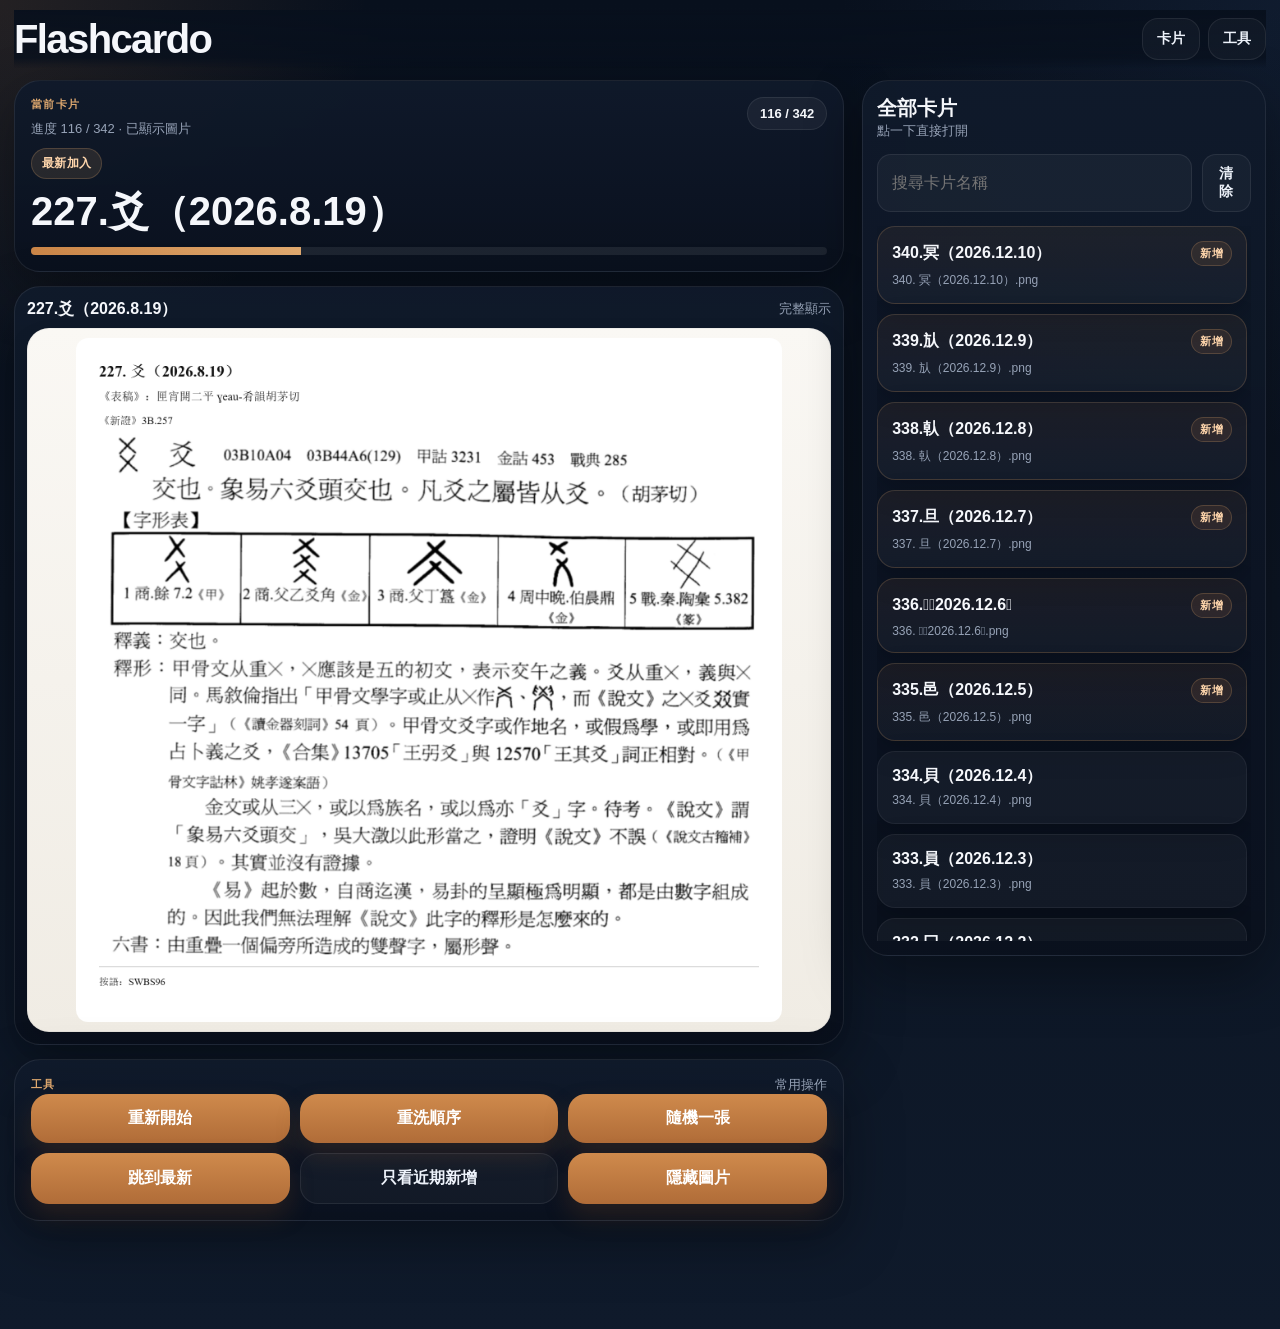
==== commit ef35b34c: "Auto update cards from images" ====
--- a/index.html
+++ b/index.html
@@ -95,7 +95,7 @@
     </nav>
   </div>
 
-  <script>window.__FLASHCARDO_CARDS__ = [{"id": 339, "name": "339. 㫃（2026.12.9）.png", "title": "339.㫃（2026.12.9）", "src": "images/339.%20%E3%AB%83%EF%BC%882026.12.9%EF%BC%89.png"}, {"id": 338, "name": "338. 倝（2026.12.8）.png", "title": "338.倝（2026.12.8）", "src": "images/338.%20%E5%80%9D%EF%BC%882026.12.8%EF%BC%89.png"}, {"id": 337, "name": "337. 旦（2026.12.7）.png", "title": "337.旦（2026.12.7）", "src": "images/337.%20%E6%97%A6%EF%BC%882026.12.7%EF%BC%89.png"}, {"id": 336, "name": "336. 𨛜（2026.12.6）.png", "title": "336.𨛜（2026.12.6）", "src": "images/336.%20%F0%A8%9B%9C%EF%BC%882026.12.6%EF%BC%89.png"}, {"id": 335, "name": "335. 邑（2026.12.5）.png", "title": "335.邑（2026.12.5）", "src": "images/335.%20%E9%82%91%EF%BC%882026.12.5%EF%BC%89.png"}, {"id": 334, "name": "334. 貝（2026.12.4）.png", "title": "334.貝（2026.12.4）", "src": "images/334.%20%E8%B2%9D%EF%BC%882026.12.4%EF%BC%89.png"}, {"id": 333, "name": "333. 員（2026.12.3）.png", "title": "333.員（2026.12.3）", "src": "images/333.%20%E5%93%A1%EF%BC%882026.12.3%EF%BC%89.png"}, {"id": 332, "name": "332. 囗（2026.12.2）.png", "title": "332.囗（2026.12.2）", "src": "images/332.%20%E5%9B%97%EF%BC%882026.12.2%EF%BC%89.png"}, {"id": 331, "name": "331. 㯻（2026.12.1）.png", "title": "331.㯻（2026.12.1）", "src": "images/331.%20%E3%AF%BB%EF%BC%882026.12.1%EF%BC%89.png"}, {"id": 330, "name": "330. 束（2026.11.30）.png", "title": "330.束（2026.11.30）", "src": "images/330.%20%E6%9D%9F%EF%BC%882026.11.30%EF%BC%89.png"}, {"id": 329, "name": "329. 桼（2026.11.29）.png", "title": "329.桼（2026.11.29）", "src": "images/329.%20%E6%A1%BC%EF%BC%882026.11.29%EF%BC%89.png"}, {"id": 328, "name": "328. 巢（2026.11.28）.png", "title": "328.巢（2026.11.28）", "src": "images/328.%20%E5%B7%A2%EF%BC%882026.11.28%EF%BC%89.png"}, {"id": 327, "name": "327. 稽（2026.11.27）.png", "title": "327.稽（2026.11.27）", "src": "images/327.%20%E7%A8%BD%EF%BC%882026.11.27%EF%BC%89.png"}, {"id": 326, "name": "326. 𥝌（2026.11.26）.png", "title": "326.𥝌（2026.11.26）", "src": "images/326.%20%F0%A5%9D%8C%EF%BC%882026.11.26%EF%BC%89.png"}, {"id": 325, "name": "325. 華（2026.11.25）.png", "title": "325.華（2026.11.25）", "src": "images/325.%20%E8%8F%AF%EF%BC%882026.11.25%EF%BC%89.png"}, {"id": 324, "name": "324. 𠌶（2026.11.24）.png", "title": "324.𠌶（2026.11.24）", "src": "images/324.%20%F0%A0%8C%B6%EF%BC%882026.11.24%EF%BC%89.png"}, {"id": 323, "name": "323. 𠂹（2026.11.23）.png", "title": "323.𠂹（2026.11.23）", "src": "images/323.%20%F0%A0%82%B9%EF%BC%882026.11.23%EF%BC%89.png"}, {"id": 322, "name": "322. 乇（2026.11.22）.png", "title": "322.乇（2026.11.22）", "src": "images/322.%20%E4%B9%87%EF%BC%882026.11.22%EF%BC%89.png"}, {"id": 321, "name": "321. 生（2026.11.21）.png", "title": "321.生（2026.11.21）", "src": "images/321.%20%E7%94%9F%EF%BC%882026.11.21%EF%BC%89.png"}, {"id": 320, "name": "320. 𣎵（2026.11.20）.png", "title": "320.𣎵（2026.11.20）", "src": "images/320.%20%F0%A3%8E%B5%EF%BC%882026.11.20%EF%BC%89.png"}, {"id": 319, "name": "319. 出（2026.11.19）.png", "title": "319.出（2026.11.19）", "src": "images/319.%20%E5%87%BA%EF%BC%882026.11.19%EF%BC%89.png"}, {"id": 318, "name": "318. 帀（2026.11.18）.png", "title": "318.帀（2026.11.18）", "src": "images/318.%20%E5%B8%80%EF%BC%882026.11.18%EF%BC%89.png"}, {"id": 317, "name": "317. 叒（2026.11.17）.png", "title": "317.叒（2026.11.17）", "src": "images/317.%20%E5%8F%92%EF%BC%882026.11.17%EF%BC%89.png"}, {"id": 316, "name": "316. 才（2026.11.16）.png", "title": "316.才（2026.11.16）", "src": "images/316.%20%E6%89%8D%EF%BC%882026.11.16%EF%BC%89.png"}, {"id": 315, "name": "315. 林（2026.11.15）.png", "title": "315.林（2026.11.15）", "src": "images/315.%20%E6%9E%97%EF%BC%882026.11.15%EF%BC%89.png"}, {"id": 314, "name": "314. 東（2026.11.14）.png", "title": "314.東（2026.11.14）", "src": "images/314.%20%E6%9D%B1%EF%BC%882026.11.14%EF%BC%89.png"}, {"id": 313, "name": "313. 桀（2026.11.13）.png", "title": "313.桀（2026.11.13）", "src": "images/313.%20%E6%A1%80%EF%BC%882026.11.13%EF%BC%89.png"}, {"id": 312, "name": "312. 久（2026.11.12）.png", "title": "312.久（2026.11.12）", "src": "images/312.%20%E4%B9%85%EF%BC%882026.11.12%EF%BC%89.png"}, {"id": 311, "name": "311. 夂（2026.11.11）.png", "title": "311.夂（2026.11.11）", "src": "images/311.%20%E5%A4%82%EF%BC%882026.11.11%EF%BC%89.png"}, {"id": 310, "name": "310. 弟（2026.11.10）.png", "title": "310.弟（2026.11.10）", "src": "images/310.%20%E5%BC%9F%EF%BC%882026.11.10%EF%BC%89.png"}, {"id": 309, "name": "309. 韋（2026.11.9）.png", "title": "309.韋（2026.11.9）", "src": "images/309.%20%E9%9F%8B%EF%BC%882026.11.9%EF%BC%89.png"}, {"id": 308, "name": "308. 舜（2026.11.8）.png", "title": "308.舜（2026.11.8）", "src": "images/308.%20%E8%88%9C%EF%BC%882026.11.8%EF%BC%89.png"}, {"id": 307, "name": "307. 舛（2026.11.7）.png", "title": "307.舛（2026.11.7）", "src": "images/307.%20%E8%88%9B%EF%BC%882026.11.7%EF%BC%89.png"}, {"id": 306, "name": "306. 夊（2026.11.6）.png", "title": "306.夊（2026.11.6）", "src": "images/306.%20%E5%A4%8A%EF%BC%882026.11.6%EF%BC%89.png"}, {"id": 305, "name": "305. 麥（2026.11.5）.png", "title": "305.麥（2026.11.5）", "src": "images/305.%20%E9%BA%A5%EF%BC%882026.11.5%EF%BC%89.png"}, {"id": 304, "name": "304. 嗇（2026.11.4）.png", "title": "304.嗇（2026.11.4）", "src": "images/304.%20%E5%97%87%EF%BC%882026.11.4%EF%BC%89.png"}, {"id": 303, "name": "303. 㐭（2026.11.3）.png", "title": "303.㐭（2026.11.3）", "src": "images/303.%20%E3%90%AD%EF%BC%882026.11.3%EF%BC%89.png"}, {"id": 302, "name": "302. 畗（2026.11.2）.png", "title": "302.畗（2026.11.2）", "src": "images/302.%20%E7%95%97%EF%BC%882026.11.2%EF%BC%89.png"}, {"id": 301, "name": "301. 㫗（2026.11.1）.png", "title": "301.㫗（2026.11.1）", "src": "images/301.%20%E3%AB%97%EF%BC%882026.11.1%EF%BC%89.png"}, {"id": 300, "name": "300. 亯（2026.10.31）.png", "title": "300.亯（2026.10.31）", "src": "images/300.%20%E4%BA%AF%EF%BC%882026.10.31%EF%BC%89.png"}, {"id": 299, "name": "299. 京（2026.10.30）.png", "title": "299.京（2026.10.30）", "src": "images/299.%20%E4%BA%AC%EF%BC%882026.10.30%EF%BC%89.png"}, {"id": 298, "name": "298. 𩫖（2026.10.29）.png", "title": "298.𩫖（2026.10.29）", "src": "images/298.%20%F0%A9%AB%96%EF%BC%882026.10.29%EF%BC%89.png"}, {"id": 297, "name": "297. 冂（2026.10.28）.png", "title": "297.冂（2026.10.28）", "src": "images/297.%20%E5%86%82%EF%BC%882026.10.28%EF%BC%89.png"}, {"id": 296, "name": "296. 高（2026.10.27）.png", "title": "296.高（2026.10.27）", "src": "images/296.%20%E9%AB%98%EF%BC%882026.10.27%EF%BC%89.png"}, {"id": 295, "name": "295. 矢（2026.10.26）.png", "title": "295.矢（2026.10.26）", "src": "images/295.%20%E7%9F%A2%EF%BC%882026.10.26%EF%BC%89.png"}, {"id": 294, "name": "294. 缶（2026.10.25）.png", "title": "294.缶（2026.10.25）", "src": "images/294.%20%E7%BC%B6%EF%BC%882026.10.25%EF%BC%89.png"}, {"id": 293, "name": "293. 入（2026.10.24）.png", "title": "293.入（2026.10.24）", "src": "images/293.%20%E5%85%A5%EF%BC%882026.10.24%EF%BC%89.png"}, {"id": 292, "name": "292. 倉（2026.10.23）.png", "title": "292.倉（2026.10.23）", "src": "images/292.%20%E5%80%89%EF%BC%882026.10.23%EF%BC%89.png"}, {"id": 291, "name": "291. 會（2026.10.22）.png", "title": "291.會（2026.10.22）", "src": "images/291.%20%E6%9C%83%EF%BC%882026.10.22%EF%BC%89.png"}, {"id": 290, "name": "290. 亼（2026.10.21）.png", "title": "290.亼（2026.10.21）", "src": "images/290.%20%E4%BA%BC%EF%BC%882026.10.21%EF%BC%89.png"}, {"id": 289, "name": "289. 鬯（2026.10.20）.png", "title": "289.鬯（2026.10.20）", "src": "images/289.%20%E9%AC%AF%EF%BC%882026.10.20%EF%BC%89.png"}, {"id": 288, "name": "288. 皀（2026.10.19）.png", "title": "288.皀（2026.10.19）", "src": "images/288.%20%E7%9A%80%EF%BC%882026.10.19%EF%BC%89.png"}, {"id": 287, "name": "287. 井（2026.10.18）.png", "title": "287.井（2026.10.18）", "src": "images/287.%20%E4%BA%95%EF%BC%882026.10.18%EF%BC%89.png"}, {"id": 286, "name": "286. 丹（2026.10.17）.png", "title": "286.丹（2026.10.17）", "src": "images/286.%20%E4%B8%B9%EF%BC%882026.10.17%EF%BC%89.png"}, {"id": 285, "name": "285. 丶（2026.10.16）.png", "title": "285.丶（2026.10.16）", "src": "images/285.%20%E4%B8%B6%EF%BC%882026.10.16%EF%BC%89.png"}, {"id": 284, "name": "284. 去（2026.10.15）.png", "title": "284.去（2026.10.15）", "src": "images/284.%20%E5%8E%BB%EF%BC%882026.10.15%EF%BC%89.png"}, {"id": 283, "name": "283. 𠙴（2026.10.14）.png", "title": "283.𠙴（2026.10.14）", "src": "images/283.%20%F0%A0%99%B4%EF%BC%882026.10.14%EF%BC%89.png"}, {"id": 282, "name": "282. 皿（2026.10.13）.png", "title": "282.皿（2026.10.13）", "src": "images/282.%20%E7%9A%BF%EF%BC%882026.10.13%EF%BC%89.png"}, {"id": 281, "name": "281. 虤（2026.10.12）.png", "title": "281.虤（2026.10.12）", "src": "images/281.%20%E8%99%A4%EF%BC%882026.10.12%EF%BC%89.png"}, {"id": 280, "name": "280. 虎（2026.10.11）.png", "title": "280.虎（2026.10.11）", "src": "images/280.%20%E8%99%8E%EF%BC%882026.10.11%EF%BC%89.png"}, {"id": 279, "name": "279. 虍（2026.10.10）.png", "title": "279.虍（2026.10.10）", "src": "images/279.%20%E8%99%8D%EF%BC%882026.10.10%EF%BC%89.png"}, {"id": 278, "name": "278. 䖒（2026.10.9）.png", "title": "278.䖒（2026.10.9）", "src": "images/278.%20%E4%96%92%EF%BC%882026.10.9%EF%BC%89.png"}, {"id": 277, "name": "277. 豐（2026.10.8）.png", "title": "277.豐（2026.10.8）", "src": "images/277.%20%E8%B1%90%EF%BC%882026.10.8%EF%BC%89.png"}, {"id": 276, "name": "276. 豊（2026.10.7）.png", "title": "276.豊（2026.10.7）", "src": "images/276.%20%E8%B1%8A%EF%BC%882026.10.7%EF%BC%89.png"}, {"id": 275, "name": "275. 豆（2026.10.6）.png", "title": "275.豆（2026.10.6）", "src": "images/275.%20%E8%B1%86%EF%BC%882026.10.6%EF%BC%89.png"}, {"id": 274, "name": "274. 鼓（2026.10.5）.png", "title": "274.鼓（2026.10.5）", "src": "images/274.%20%E9%BC%93%EF%BC%882026.10.5%EF%BC%89.png"}, {"id": 273, "name": "273. 壴（2026.10.4）.png", "title": "273.壴（2026.10.4）", "src": "images/273.%20%E5%A3%B4%EF%BC%882026.10.4%EF%BC%89.png"}, {"id": 272, "name": "272. 喜（2026.10.3）.png", "title": "272.喜（2026.10.3）", "src": "images/272.%20%E5%96%9C%EF%BC%882026.10.3%EF%BC%89.png"}, {"id": 271, "name": "271. 旨（2026.10.2）.png", "title": "271.旨（2026.10.2）", "src": "images/271.%20%E6%97%A8%EF%BC%882026.10.2%EF%BC%89.png"}, {"id": 270, "name": "270. 号（2026.10.1）.png", "title": "270.号（2026.10.1）", "src": "images/270.%20%E5%8F%B7%EF%BC%882026.10.1%EF%BC%89.png"}, {"id": 269, "name": "269. 丂（2026.9.30）.png", "title": "269.丂（2026.9.30）", "src": "images/269.%20%E4%B8%82%EF%BC%882026.9.30%EF%BC%89.png"}, {"id": 268, "name": "268. 甘（2026.9.29）.png", "title": "268.甘（2026.9.29）", "src": "images/268.%20%E7%94%98%EF%BC%882026.9.29%EF%BC%89.png"}, {"id": 267, "name": "267. 巫（2026.9.28）.png", "title": "267.巫（2026.9.28）", "src": "images/267.%20%E5%B7%AB%EF%BC%882026.9.28%EF%BC%89.png"}, {"id": 266, "name": "266. 㠭（2026.9.27）.png", "title": "266.㠭（2026.9.27）", "src": "images/266.%20%E3%A0%AD%EF%BC%882026.9.27%EF%BC%89.png"}, {"id": 265, "name": "265. 工（2026.9.26）.png", "title": "265.工（2026.9.26）", "src": "images/265.%20%E5%B7%A5%EF%BC%882026.9.26%EF%BC%89.png"}, {"id": 264, "name": "264. 左（2026.9.25）.png", "title": "264.左（2026.9.25）", "src": "images/264.%20%E5%B7%A6%EF%BC%882026.9.25%EF%BC%89.png"}, {"id": 263, "name": "263. 丌（2026.9.24）.png", "title": "263.丌（2026.9.24）", "src": "images/263.%20%E4%B8%8C%EF%BC%882026.9.24%EF%BC%89.png"}, {"id": 262, "name": "262. 竹（2026.9.23）.png", "title": "262.竹（2026.9.23）", "src": "images/262.%20%E7%AB%B9%EF%BC%882026.9.23%EF%BC%89.png"}, {"id": 261, "name": "261. 耒（2026.9.22）.png", "title": "261.耒（2026.9.22）", "src": "images/261.%20%E8%80%92%EF%BC%882026.9.22%EF%BC%89.png"}, {"id": 260, "name": "260. 丯（2026.9.21）.png", "title": "260.丯（2026.9.21）", "src": "images/260.%20%E4%B8%AF%EF%BC%882026.9.21%EF%BC%89.png"}, {"id": 259, "name": "259. 𠛉（2026.9.20）.png", "title": "259.𠛉（2026.9.20）", "src": "images/259.%20%F0%A0%9B%89%EF%BC%882026.9.20%EF%BC%89.png"}, {"id": 258, "name": "258. 刃（2026.9.19）.png", "title": "258.刃（2026.9.19）", "src": "images/258.%20%E5%88%83%EF%BC%882026.9.19%EF%BC%89.png"}, {"id": 257, "name": "257. 刀（2026.9.18）.png", "title": "257.刀（2026.9.18）", "src": "images/257.%20%E5%88%80%EF%BC%882026.9.18%EF%BC%89.png"}, {"id": 256, "name": "256. 筋（2026.9.17）.png", "title": "256.筋（2026.9.17）", "src": "images/256.%20%E7%AD%8B%EF%BC%882026.9.17%EF%BC%89.png"}, {"id": 255, "name": "255. 歺（2026.9.16）.png", "title": "255.歺（2026.9.16）", "src": "images/255.%20%E6%AD%BA%EF%BC%882026.9.16%EF%BC%89.png"}, {"id": 254, "name": "254. 𣦼（2026.9.15）.png", "title": "254.𣦼（2026.9.15）", "src": "images/254.%20%F0%A3%A6%BC%EF%BC%882026.9.15%EF%BC%89.png"}, {"id": 253, "name": "253. 𠬪（2026.9.14）.png", "title": "253.𠬪（2026.9.14）", "src": "images/253.%20%F0%A0%AC%AA%EF%BC%882026.9.14%EF%BC%89.png"}, {"id": 252, "name": "252. 予（2026.9.13）.png", "title": "252.予（2026.9.13）", "src": "images/252.%20%E4%BA%88%EF%BC%882026.9.13%EF%BC%89.png"}, {"id": 251, "name": "251. 放（2026.9.12）.png", "title": "251.放（2026.9.12）", "src": "images/251.%20%E6%94%BE%EF%BC%882026.9.12%EF%BC%89.png"}, {"id": 250, "name": "250. 玄（2026.9.11）.png", "title": "250.玄（2026.9.11）", "src": "images/250.%20%E7%8E%84%EF%BC%882026.9.11%EF%BC%89.png"}, {"id": 249, "name": "249. 叀（2026.9.10）.png", "title": "249.叀（2026.9.10）", "src": "images/249.%20%E5%8F%80%EF%BC%882026.9.10%EF%BC%89.png"}, {"id": 248, "name": "248. 𢆶（2026.9.9）.png", "title": "248.𢆶（2026.9.9）", "src": "images/248.%20%F0%A2%86%B6%EF%BC%882026.9.9%EF%BC%89.png"}, {"id": 247, "name": "247. 幺（2026.9.8）.png", "title": "247.幺（2026.9.8）", "src": "images/247.%20%E5%B9%BA%EF%BC%882026.9.8%EF%BC%89.png"}, {"id": 246, "name": "246. 冓（2026.9.7）.png", "title": "246.冓（2026.9.7）", "src": "images/246.%20%E5%86%93%EF%BC%882026.9.7%EF%BC%89.png"}, {"id": 245, "name": "245. 𠦒（2026.9.6）.png", "title": "245.𠦒（2026.9.6）", "src": "images/245.%20%F0%A0%A6%92%EF%BC%882026.9.6%EF%BC%89.png"}, {"id": 244, "name": "244. 雥（2026.9.5）.png", "title": "244.雥（2026.9.5）", "src": "images/244.%20%E9%9B%A5%EF%BC%882026.9.5%EF%BC%89.png"}, {"id": 243, "name": "243. 雔（2026.9.4）.png", "title": "243.雔（2026.9.4）", "src": "images/243.%20%E9%9B%94%EF%BC%882026.9.4%EF%BC%89.png"}, {"id": 242, "name": "242. 瞿（2026.9.3）.png", "title": "242.瞿（2026.9.3）", "src": "images/242.%20%E7%9E%BF%EF%BC%882026.9.3%EF%BC%89.png"}, {"id": 241, "name": "241. 羴（2026.9.2）.png", "title": "241.羴（2026.9.2）", "src": "images/241.%20%E7%BE%B4%EF%BC%882026.9.2%EF%BC%89.png"}, {"id": 240, "name": "240. 羊（2026.9.1）.png", "title": "240.羊（2026.9.1）", "src": "images/240.%20%E7%BE%8A%EF%BC%882026.9.1%EF%BC%89.png"}, {"id": 239, "name": "239. 苜（2026.8.31）.png", "title": "239.苜（2026.8.31）", "src": "images/239.%20%E8%8B%9C%EF%BC%882026.8.31%EF%BC%89.png"}, {"id": 238, "name": "238. 𦫳（2026.8.30）.png", "title": "238.𦫳（2026.8.30）", "src": "images/238.%20%F0%A6%AB%B3%EF%BC%882026.8.30%EF%BC%89.png"}, {"id": 237, "name": "237. 萑（2026.8.29）.png", "title": "237.萑（2026.8.29）", "src": "images/237.%20%E8%90%91%EF%BC%882026.8.29%EF%BC%89.png"}, {"id": 236, "name": "236. 奞（2026.8.28）.png", "title": "236.奞（2026.8.28）", "src": "images/236.%20%E5%A5%9E%EF%BC%882026.8.28%EF%BC%89.png"}, {"id": 235, "name": "235. 習（2026.8.27）.png", "title": "235.習（2026.8.27）", "src": "images/235.%20%E7%BF%92%EF%BC%882026.8.27%EF%BC%89.png"}, {"id": 234, "name": "234. 皕（2026.8.26）.png", "title": "234.皕（2026.8.26）", "src": "images/234.%20%E7%9A%95%EF%BC%882026.8.26%EF%BC%89.png"}, {"id": 233, "name": "233. 盾（2026.8.25）.png", "title": "233.盾（2026.8.25）", "src": "images/233.%20%E7%9B%BE%EF%BC%882026.8.25%EF%BC%89.png"}, {"id": 232, "name": "232. 眉（2026.8.24）.png", "title": "232.眉（2026.8.24）", "src": "images/232.%20%E7%9C%89%EF%BC%882026.8.24%EF%BC%89.png"}, {"id": 340, "name": "232. 眉（2026.8.23）.png", "title": "232.眉（2026.8.23）", "src": "images/232.%20%E7%9C%89%EF%BC%882026.8.23%EF%BC%89.png"}, {"id": 231, "name": "231. 䀠（2026.8.23）.png", "title": "231.䀠（2026.8.23）", "src": "images/231.%20%E4%80%A0%EF%BC%882026.8.23%EF%BC%89.png"}, {"id": 230, "name": "230. 𥄎（2026.8.22）.png", "title": "230.𥄎（2026.8.22）", "src": "images/230.%20%F0%A5%84%8E%EF%BC%882026.8.22%EF%BC%89.png"}, {"id": 229, "name": "229. 㸚（2026.8.21）.png", "title": "229.㸚（2026.8.21）", "src": "images/229.%20%E3%B8%9A%EF%BC%882026.8.21%EF%BC%89.png"}, {"id": 228, "name": "228. 爻（2026.8.20）.png", "title": "228.爻（2026.8.20）", "src": "images/228.%20%E7%88%BB%EF%BC%882026.8.20%EF%BC%89.png"}, {"id": 227, "name": "227. 用（2026.8.19）.png", "title": "227.用（2026.8.19）", "src": "images/227.%20%E7%94%A8%EF%BC%882026.8.19%EF%BC%89.png"}, {"id": 341, "name": "227. 爻（2026.8.19）.png", "title": "227.爻（2026.8.19）", "src": "images/227.%20%E7%88%BB%EF%BC%882026.8.19%EF%BC%89.png"}, {"id": 226, "name": "226. 卜（2026.8.18）.png", "title": "226.卜（2026.8.18）", "src": "images/226.%20%E5%8D%9C%EF%BC%882026.8.18%EF%BC%89.png"}, {"id": 225, "name": "225. 教（2026.8.17）.png", "title": "225.教（2026.8.17）", "src": "images/225.%20%E6%95%99%EF%BC%882026.8.17%EF%BC%89.png"}, {"id": 224, "name": "224. 攴（2026.8.16）.png", "title": "224.攴（2026.8.16）", "src": "images/224.%20%E6%94%B4%EF%BC%882026.8.16%EF%BC%89.png"}, {"id": 223, "name": "223. 㼱（2026.8.15）.png", "title": "223.㼱（2026.8.15）", "src": "images/223.%20%E3%BC%B1%EF%BC%882026.8.15%EF%BC%89.png"}, {"id": 222, "name": "222. 寸（2026.8.14）.png", "title": "222.寸（2026.8.14）", "src": "images/222.%20%E5%AF%B8%EF%BC%882026.8.14%EF%BC%89.png"}, {"id": 221, "name": "221. 几（2026.8.13）.png", "title": "221.几（2026.8.13）", "src": "images/221.%20%E5%87%A0%EF%BC%882026.8.13%EF%BC%89.png"}, {"id": 220, "name": "220. 殳（2026.8.12）.png", "title": "220.殳（2026.8.12）", "src": "images/220.%20%E6%AE%B3%EF%BC%882026.8.12%EF%BC%89.png"}, {"id": 219, "name": "219. 臣（2026.8.11）.png", "title": "219.臣（2026.8.11）", "src": "images/219.%20%E8%87%A3%EF%BC%882026.8.11%EF%BC%89.png"}, {"id": 218, "name": "218. 臤（2026.8.10）.png", "title": "218.臤（2026.8.10）", "src": "images/218.%20%E8%87%A4%EF%BC%882026.8.10%EF%BC%89.png"}, {"id": 217, "name": "217. 隶（2026.8.9）.png", "title": "217.隶（2026.8.9）", "src": "images/217.%20%E9%9A%B6%EF%BC%882026.8.9%EF%BC%89.png"}, {"id": 216, "name": "216. 畫（2026.8.8）.png", "title": "216.畫（2026.8.8）", "src": "images/216.%20%E7%95%AB%EF%BC%882026.8.8%EF%BC%89.png"}, {"id": 215, "name": "215. 𦘒（2026.8.7）.png", "title": "215.𦘒（2026.8.7）", "src": "images/215.%20%F0%A6%98%92%EF%BC%882026.8.7%EF%BC%89.png"}, {"id": 214, "name": "214. 支（2026.8.6）.png", "title": "214.支（2026.8.6）", "src": "images/214.%20%E6%94%AF%EF%BC%882026.8.6%EF%BC%89.png"}, {"id": 213, "name": "213. 史（2026.8.5）.png", "title": "213.史（2026.8.5）", "src": "images/213.%20%E5%8F%B2%EF%BC%882026.8.5%EF%BC%89.png"}, {"id": 212, "name": "212. （2026.8.4）.png", "title": "212.（2026.8.4）", "src": "images/212.%20%EE%A0%96%EF%BC%882026.8.4%EF%BC%89.png"}, {"id": 211, "name": "211. 鬥（2026.8.3）.png", "title": "211.鬥（2026.8.3）", "src": "images/211.%20%E9%AC%A5%EF%BC%882026.8.3%EF%BC%89.png"}, {"id": 210, "name": "210. 丮（2026.8.2）.png", "title": "210.丮（2026.8.2）", "src": "images/210.%20%E4%B8%AE%EF%BC%882026.8.2%EF%BC%89.png"}, {"id": 209, "name": "209. 䰜（2026.8.1）.png", "title": "209.䰜（2026.8.1）", "src": "images/209.%20%E4%B0%9C%EF%BC%882026.8.1%EF%BC%89.png"}, {"id": 208, "name": "208. 鬲（2026.7.31）.png", "title": "208.鬲（2026.7.31）", "src": "images/208.%20%E9%AC%B2%EF%BC%882026.7.31%EF%BC%89.png"}, {"id": 207, "name": "207. 爨（2026.7.30）.png", "title": "207.爨（2026.7.30）", "src": "images/207.%20%E7%88%A8%EF%BC%882026.7.30%EF%BC%89.png"}, {"id": 206, "name": "206. 晨（2026.7.29）.png", "title": "206.晨（2026.7.29）", "src": "images/206.%20%E6%99%A8%EF%BC%882026.7.29%EF%BC%89.png"}, {"id": 205, "name": "205. 𦥑（2026.7.28）.png", "title": "205.𦥑（2026.7.28）", "src": "images/205.%20%F0%A6%A5%91%EF%BC%882026.7.28%EF%BC%89.png"}, {"id": 204, "name": "204. 舁（2026.7.27）.png", "title": "204.舁（2026.7.27）", "src": "images/204.%20%E8%88%81%EF%BC%882026.7.27%EF%BC%89.png"}, {"id": 203, "name": "203. 異（2026.7.26）.png", "title": "203.異（2026.7.26）", "src": "images/203.%20%E7%95%B0%EF%BC%882026.7.26%EF%BC%89.png"}, {"id": 202, "name": "202. 共（2026.7.25）.png", "title": "202.共（2026.7.25）", "src": "images/202.%20%E5%85%B1%EF%BC%882026.7.25%EF%BC%89.png"}, {"id": 201, "name": "201. 癶（2026.7.24）.png", "title": "201.癶（2026.7.24）", "src": "images/201.%20%E7%99%B6%EF%BC%882026.7.24%EF%BC%89.png"}, {"id": 200, "name": "200. 廾（2026.7.23）.png", "title": "200.廾（2026.7.23）", "src": "images/200.%20%E5%BB%BE%EF%BC%882026.7.23%EF%BC%89.png"}, {"id": 199, "name": "199. 菐（2026.7.22）.png", "title": "199.菐（2026.7.22）", "src": "images/199.%20%E8%8F%90%EF%BC%882026.7.22%EF%BC%89.png"}, {"id": 198, "name": "198. 丵（2026.7.21）.png", "title": "198.丵（2026.7.21）", "src": "images/198.%20%E4%B8%B5%EF%BC%882026.7.21%EF%BC%89.png"}, {"id": 197, "name": "197. 䇂（2026.7.20）.png", "title": "197.䇂（2026.7.20）", "src": "images/197.%20%E4%87%82%EF%BC%882026.7.20%EF%BC%89.png"}, {"id": 196, "name": "196. 音（2026.7.19）.png", "title": "196.音（2026.7.19）", "src": "images/196.%20%E9%9F%B3%EF%BC%882026.7.19%EF%BC%89.png"}, {"id": 195, "name": "195. 誩（2026.7.18）.png", "title": "195.誩（2026.7.18）", "src": "images/195.%20%E8%AA%A9%EF%BC%882026.7.18%EF%BC%89.png"}, {"id": 194, "name": "194. 言（2026.7.17）.png", "title": "194.言（2026.7.17）", "src": "images/194.%20%E8%A8%80%EF%BC%882026.7.17%EF%BC%89.png"}, {"id": 193, "name": "193. 卅（2026.7.16）.png", "title": "193.卅（2026.7.16）", "src": "images/193.%20%E5%8D%85%EF%BC%882026.7.16%EF%BC%89.png"}, {"id": 192, "name": "192. 十（2026.7.15）.png", "title": "192.十（2026.7.15）", "src": "images/192.%20%E5%8D%81%EF%BC%882026.7.15%EF%BC%89.png"}, {"id": 191, "name": "191. 古（2026.7.14）.png", "title": "191.古（2026.7.14）", "src": "images/191.%20%E5%8F%A4%EF%BC%882026.7.14%EF%BC%89.png"}, {"id": 190, "name": "190. 丩（2026.7.13）.png", "title": "190.丩（2026.7.13）", "src": "images/190.%20%E4%B8%A9%EF%BC%882026.7.13%EF%BC%89.png"}, {"id": 189, "name": "189. 句（2026.7.12）.png", "title": "189.句（2026.7.12）", "src": "images/189.%20%E5%8F%A5%EF%BC%882026.7.12%EF%BC%89.png"}, {"id": 188, "name": "188. 㕯（2026.7.11）.png", "title": "188.㕯（2026.7.11）", "src": "images/188.%20%E3%95%AF%EF%BC%882026.7.11%EF%BC%89.png"}, {"id": 187, "name": "187. 𧮫（2026.7.10）.png", "title": "187.𧮫（2026.7.10）", "src": "images/187.%20%F0%A7%AE%AB%EF%BC%882026.7.10%EF%BC%89.png"}, {"id": 186, "name": "186. 干（2026.7.9）.png", "title": "186.干（2026.7.9）", "src": "images/186.%20%E5%B9%B2%EF%BC%882026.7.9%EF%BC%89.png"}, {"id": 185, "name": "185. 㗊（2026.7.8）.png", "title": "185.㗊（2026.7.8）", "src": "images/185.%20%E3%97%8A%EF%BC%882026.7.8%EF%BC%89.png"}, {"id": 184, "name": "184. 冊（2026.7.7）.png", "title": "184.冊（2026.7.7）", "src": "images/184.%20%E5%86%8A%EF%BC%882026.7.7%EF%BC%89.png"}, {"id": 183, "name": "183. 龠（2026.7.6）.png", "title": "183.龠（2026.7.6）", "src": "images/183.%20%E9%BE%A0%EF%BC%882026.7.6%EF%BC%89.png"}, {"id": 182, "name": "182. 品（2026.7.5）.png", "title": "182.品（2026.7.5）", "src": "images/182.%20%E5%93%81%EF%BC%882026.7.5%EF%BC%89.png"}, {"id": 181, "name": "181. 㢟（2026.7.4）.png", "title": "181.㢟（2026.7.4）", "src": "images/181.%20%E3%A2%9F%EF%BC%882026.7.4%EF%BC%89.png"}, {"id": 180, "name": "180. 廴（2026.7.3）.png", "title": "180.廴（2026.7.3）", "src": "images/180.%20%E5%BB%B4%EF%BC%882026.7.3%EF%BC%89.png"}, {"id": 179, "name": "179. 彳（2026.7.2）.png", "title": "179.彳（2026.7.2）", "src": "images/179.%20%E5%BD%B3%EF%BC%882026.7.2%EF%BC%89.png"}, {"id": 178, "name": "178. 辵（2026.7.1）.png", "title": "178.辵（2026.7.1）", "src": "images/178.%20%E8%BE%B5%EF%BC%882026.7.1%EF%BC%89.png"}, {"id": 177, "name": "177. 是（2026.6.30）.png", "title": "177.是（2026.6.30）", "src": "images/177.%20%E6%98%AF%EF%BC%882026.6.30%EF%BC%89.png"}, {"id": 176, "name": "176. 正（2026.6.29）.png", "title": "176.正（2026.6.29）", "src": "images/176.%20%E6%AD%A3%EF%BC%882026.6.29%EF%BC%89.png"}, {"id": 175, "name": "175. 步（2026.6.28）.png", "title": "175.步（2026.6.28）", "src": "images/175.%20%E6%AD%A5%EF%BC%882026.6.28%EF%BC%89.png"}, {"id": 174, "name": "174. 癶（2026.6.27）.png", "title": "174.癶（2026.6.27）", "src": "images/174.%20%E7%99%B6%EF%BC%882026.6.27%EF%BC%89.png"}, {"id": 173, "name": "173. 走（2026.6.26）.png", "title": "173.走（2026.6.26）", "src": "images/173.%20%E8%B5%B0%EF%BC%882026.6.26%EF%BC%89.png"}, {"id": 172, "name": "172. 哭（2026.6.25）.png", "title": "172.哭（2026.6.25）", "src": "images/172.%20%E5%93%AD%EF%BC%882026.6.25%EF%BC%89.png"}, {"id": 171, "name": "171. 吅（2026.6.24）.png", "title": "171.吅（2026.6.24）", "src": "images/171.%20%E5%90%85%EF%BC%882026.6.24%EF%BC%89.png"}, {"id": 170, "name": "170. 凵（2026.6.23）.png", "title": "170.凵（2026.6.23）", "src": "images/170.%20%E5%87%B5%EF%BC%882026.6.23%EF%BC%89.png"}, {"id": 169, "name": "169. 告（2026.6.22）.png", "title": "169.告（2026.6.22）", "src": "images/169.%20%E5%91%8A%EF%BC%882026.6.22%EF%BC%89.png"}, {"id": 168, "name": "168. 犛（2026.6.21）.png", "title": "168.犛（2026.6.21）", "src": "images/168.%20%E7%8A%9B%EF%BC%882026.6.21%EF%BC%89.png"}, {"id": 167, "name": "167. 牛（2026.6.20）.png", "title": "167.牛（2026.6.20）", "src": "images/167.%20%E7%89%9B%EF%BC%882026.6.20%EF%BC%89.png"}, {"id": 166, "name": "166. 半（2026.6.19）.png", "title": "166.半（2026.6.19）", "src": "images/166.%20%E5%8D%8A%EF%BC%882026.6.19%EF%BC%89.png"}, {"id": 165, "name": "165. 釆（2026.6.18）.png", "title": "165.釆（2026.6.18）", "src": "images/165.%20%E9%87%86%EF%BC%882026.6.18%EF%BC%89.png"}, {"id": 164, "name": "164. 八（2026.6.17）.png", "title": "164.八（2026.6.17）", "src": "images/164.%20%E5%85%AB%EF%BC%882026.6.17%EF%BC%89.png"}, {"id": 163, "name": "163. 茻（2026.6.16）.png", "title": "163.茻（2026.6.16）", "src": "images/163.%20%E8%8C%BB%EF%BC%882026.6.16%EF%BC%89.png"}, {"id": 162, "name": "162. 蓐（2026.6.15）.png", "title": "162.蓐（2026.6.15）", "src": "images/162.%20%E8%93%90%EF%BC%882026.6.15%EF%BC%89.png"}, {"id": 161, "name": "161. 艸（2026.6.14）.png", "title": "161.艸（2026.6.14）", "src": "images/161.%20%E8%89%B8%EF%BC%882026.6.14%EF%BC%89.png"}, {"id": 160, "name": "160. 屮（2026.6.13）.png", "title": "160.屮（2026.6.13）", "src": "images/160.%20%E5%B1%AE%EF%BC%882026.6.13%EF%BC%89.png"}, {"id": 159, "name": "159. 丨（2026.6.12）.png", "title": "159.丨（2026.6.12）", "src": "images/159.%20%E4%B8%A8%EF%BC%882026.6.12%EF%BC%89.png"}, {"id": 158, "name": "158. 士（2026.6.11）.png", "title": "158.士（2026.6.11）", "src": "images/158.%20%E5%A3%AB%EF%BC%882026.6.11%EF%BC%89.png"}, {"id": 157, "name": "157. 气（2026.6.10）.png", "title": "157.气（2026.6.10）", "src": "images/157.%20%E6%B0%94%EF%BC%882026.6.10%EF%BC%89.png"}, {"id": 156, "name": "156. 玨（2026.6.9）.png", "title": "156.玨（2026.6.9）", "src": "images/156.%20%E7%8E%A8%EF%BC%882026.6.9%EF%BC%89.png"}, {"id": 155, "name": "155. 玉（2026.6.8）.png", "title": "155.玉（2026.6.8）", "src": "images/155.%20%E7%8E%89%EF%BC%882026.6.8%EF%BC%89.png"}, {"id": 154, "name": "154. 王（2026.6.7）.png", "title": "154.王（2026.6.7）", "src": "images/154.%20%E7%8E%8B%EF%BC%882026.6.7%EF%BC%89.png"}, {"id": 153, "name": "153. 三（2026.6.6）.png", "title": "153.三（2026.6.6）", "src": "images/153.%20%E4%B8%89%EF%BC%882026.6.6%EF%BC%89.png"}, {"id": 152, "name": "152. 示（2026.6.5）.png", "title": "152.示（2026.6.5）", "src": "images/152.%20%E7%A4%BA%EF%BC%882026.6.5%EF%BC%89.png"}, {"id": 151, "name": "151. 上（2026.6.4）.png", "title": "151.上（2026.6.4）", "src": "images/151.%20%E4%B8%8A%EF%BC%882026.6.4%EF%BC%89.png"}, {"id": 150, "name": "150. 唯（2026.6.3）.png", "title": "150.唯（2026.6.3）", "src": "images/150.%20%E5%94%AF%EF%BC%882026.6.3%EF%BC%89.png"}, {"id": 149, "name": "149. 粵-雩（2026.6.2）.png", "title": "149.粵-雩（2026.6.2）", "src": "images/149.%20%E7%B2%B5-%E9%9B%A9%EF%BC%882026.6.2%EF%BC%89.png"}, {"id": 148, "name": "148. 雖（2026.6.1）.png", "title": "148.雖（2026.6.1）", "src": "images/148.%20%E9%9B%96%EF%BC%882026.6.1%EF%BC%89.png"}, {"id": 147, "name": "147. 嘗（2026.5.31）.png", "title": "147.嘗（2026.5.31）", "src": "images/147.%20%E5%98%97%EF%BC%882026.5.31%EF%BC%89.png"}, {"id": 146, "name": "146. 猶（2026.5.30）.png", "title": "146.猶（2026.5.30）", "src": "images/146.%20%E7%8C%B6%EF%BC%882026.5.30%EF%BC%89.png"}, {"id": 145, "name": "145. 即（2026.5.29）.png", "title": "145.即（2026.5.29）", "src": "images/145.%20%E5%8D%B3%EF%BC%882026.5.29%EF%BC%89.png"}, {"id": 144, "name": "144. 既（2026.5.28）.png", "title": "144.既（2026.5.28）", "src": "images/144.%20%E6%97%A2%EF%BC%882026.5.28%EF%BC%89.png"}, {"id": 143, "name": "143. 爰（2026.5.27）.png", "title": "143.爰（2026.5.27）", "src": "images/143.%20%E7%88%B0%EF%BC%882026.5.27%EF%BC%89.png"}, {"id": 142, "name": "142. 末（2026.5.26）.png", "title": "142.末（2026.5.26）", "src": "images/142.%20%E6%9C%AB%EF%BC%882026.5.26%EF%BC%89.png"}, {"id": 141, "name": "141. 豈（2026.5.25）.png", "title": "141.豈（2026.5.25）", "src": "images/141.%20%E8%B1%88%EF%BC%882026.5.25%EF%BC%89.png"}, {"id": 140, "name": "140. 未（2026.5.24）.png", "title": "140.未（2026.5.24）", "src": "images/140.%20%E6%9C%AA%EF%BC%882026.5.24%EF%BC%89.png"}, {"id": 139, "name": "139. 丕（2026.5.23）.png", "title": "139.丕（2026.5.23）", "src": "images/139.%20%E4%B8%95%EF%BC%882026.5.23%EF%BC%89.png"}, {"id": 138, "name": "138. 咸（2026.5.22）.png", "title": "138.咸（2026.5.22）", "src": "images/138.%20%E5%92%B8%EF%BC%882026.5.22%EF%BC%89.png"}, {"id": 137, "name": "137. 亦（2026.5.21）.png", "title": "137.亦（2026.5.21）", "src": "images/137.%20%E4%BA%A6%EF%BC%882026.5.21%EF%BC%89.png"}, {"id": 136, "name": "136. 奚（2026.5.20）.png", "title": "136.奚（2026.5.20）", "src": "images/136.%20%E5%A5%9A%EF%BC%882026.5.20%EF%BC%89.png"}, {"id": 135, "name": "135. 曷（2026.5.19）.png", "title": "135.曷（2026.5.19）", "src": "images/135.%20%E6%9B%B7%EF%BC%882026.5.19%EF%BC%89.png"}, {"id": 134, "name": "134. 胡（2026.5.18）.png", "title": "134.胡（2026.5.18）", "src": "images/134.%20%E8%83%A1%EF%BC%882026.5.18%EF%BC%89.png"}, {"id": 133, "name": "133. 聿（2026.5.17）.png", "title": "133.聿（2026.5.17）", "src": "images/133.%20%E8%81%BF%EF%BC%882026.5.17%EF%BC%89.png"}, {"id": 132, "name": "132. 相（2026.5.16）.png", "title": "132.相（2026.5.16）", "src": "images/132.%20%E7%9B%B8%EF%BC%882026.5.16%EF%BC%89.png"}, {"id": 131, "name": "131. 從（2026.5.15）.png", "title": "131.從（2026.5.15）", "src": "images/131.%20%E5%BE%9E%EF%BC%882026.5.15%EF%BC%89.png"}, {"id": 130, "name": "130. 又（2026.5.14）.png", "title": "130.又（2026.5.14）", "src": "images/130.%20%E5%8F%88%EF%BC%882026.5.14%EF%BC%89.png"}, {"id": 129, "name": "129. 然（2026.5.13）.png", "title": "129.然（2026.5.13）", "src": "images/129.%20%E7%84%B6%EF%BC%882026.5.13%EF%BC%89.png"}, {"id": 128, "name": "128. 每（2026.5.12）.png", "title": "128.每（2026.5.12）", "src": "images/128.%20%E6%AF%8F%EF%BC%882026.5.12%EF%BC%89.png"}, {"id": 127, "name": "127. 只（2026.5.11）.png", "title": "127.只（2026.5.11）", "src": "images/127.%20%E5%8F%AA%EF%BC%882026.5.11%EF%BC%89.png"}, {"id": 126, "name": "126. 莫（2026.5.10）.png", "title": "126.莫（2026.5.10）", "src": "images/126.%20%E8%8E%AB%EF%BC%882026.5.10%EF%BC%89.png"}, {"id": 125, "name": "125. 亡（2026.5.9）.png", "title": "125.亡（2026.5.9）", "src": "images/125.%20%E4%BA%A1%EF%BC%882026.5.9%EF%BC%89.png"}, {"id": 124, "name": "124. 非（2026.5.8）.png", "title": "124.非（2026.5.8）", "src": "images/124.%20%E9%9D%9E%EF%BC%882026.5.8%EF%BC%89.png"}, {"id": 123, "name": "123. 無（2026.5.7）.png", "title": "123.無（2026.5.7）", "src": "images/123.%20%E7%84%A1%EF%BC%882026.5.7%EF%BC%89.png"}, {"id": 122, "name": "122. 勿（2026.5.6）.png", "title": "122.勿（2026.5.6）", "src": "images/122.%20%E5%8B%BF%EF%BC%882026.5.6%EF%BC%89.png"}, {"id": 121, "name": "121. 因（2026.5.5）.png", "title": "121.因（2026.5.5）", "src": "images/121.%20%E5%9B%A0%EF%BC%882026.5.5%EF%BC%89.png"}, {"id": 120, "name": "120. 由（2026.5.4）.png", "title": "120.由（2026.5.4）", "src": "images/120.%20%E7%94%B1%EF%BC%882026.5.4%EF%BC%89.png"}, {"id": 119, "name": "119. 故（2026.5.3）.png", "title": "119.故（2026.5.3）", "src": "images/119.%20%E6%95%85%EF%BC%882026.5.3%EF%BC%89.png"}, {"id": 118, "name": "118. 可（2026.5.2）.png", "title": "118.可（2026.5.2）", "src": "images/118.%20%E5%8F%AF%EF%BC%882026.5.2%EF%BC%89.png"}, {"id": 117, "name": "117. 必（2026.5.1）.png", "title": "117.必（2026.5.1）", "src": "images/117.%20%E5%BF%85%EF%BC%882026.5.1%EF%BC%89.png"}, {"id": 116, "name": "116. 所（2026.4.30）.png", "title": "116.所（2026.4.30）", "src": "images/116.%20%E6%89%80%EF%BC%882026.4.30%EF%BC%89.png"}, {"id": 115, "name": "115. 于（2026.4.29）.png", "title": "115.于（2026.4.29）", "src": "images/115.%20%E4%BA%8E%EF%BC%882026.4.29%EF%BC%89.png"}, {"id": 114, "name": "114. 於烏（2026.4.28）.png", "title": "114.於烏（2026.4.28）", "src": "images/114.%20%E6%96%BC%E7%83%8F%EF%BC%882026.4.28%EF%BC%89.png"}, {"id": 113, "name": "113. 㠯以（2026.4.27）.png", "title": "113.㠯以（2026.4.27）", "src": "images/113.%20%E3%A0%AF%E4%BB%A5%EF%BC%882026.4.27%EF%BC%89.png"}, {"id": 112, "name": "112. 如（2026.4.26）.png", "title": "112.如（2026.4.26）", "src": "images/112.%20%E5%A6%82%EF%BC%882026.4.26%EF%BC%89.png"}, {"id": 111, "name": "111. 若（2026.4.25）.png", "title": "111.若（2026.4.25）", "src": "images/111.%20%E8%8B%A5%EF%BC%882026.4.25%EF%BC%89.png"}, {"id": 110, "name": "110. 且（2026.4.24）.png", "title": "110.且（2026.4.24）", "src": "images/110.%20%E4%B8%94%EF%BC%882026.4.24%EF%BC%89.png"}, {"id": 109, "name": "109. 爲（2026.4.23）.png", "title": "109.爲（2026.4.23）", "src": "images/109.%20%E7%88%B2%EF%BC%882026.4.23%EF%BC%89.png"}, {"id": 108, "name": "108. 而（2026.4.22）.png", "title": "108.而（2026.4.22）", "src": "images/108.%20%E8%80%8C%EF%BC%882026.4.22%EF%BC%89.png"}, {"id": 107, "name": "107. 其箕（2026.4.21）.png", "title": "107.其箕（2026.4.21）", "src": "images/107.%20%E5%85%B6%E7%AE%95%EF%BC%882026.4.21%EF%BC%89.png"}, {"id": 106, "name": "106. 吾（2026.4.20）.png", "title": "106.吾（2026.4.20）", "src": "images/106.%20%E5%90%BE%EF%BC%882026.4.20%EF%BC%89.png"}, {"id": 105, "name": "105. 則（2026.4.19）.png", "title": "105.則（2026.4.19）", "src": "images/105.%20%E5%89%87%EF%BC%882026.4.19%EF%BC%89.png"}, {"id": 104, "name": "104. 乃（2026.4.18）.png", "title": "104.乃（2026.4.18）", "src": "images/104.%20%E4%B9%83%EF%BC%882026.4.18%EF%BC%89.png"}, {"id": 103, "name": "103. 焉（2026.4.17）.png", "title": "103.焉（2026.4.17）", "src": "images/103.%20%E7%84%89%EF%BC%882026.4.17%EF%BC%89.png"}, {"id": 102, "name": "102. 矣（2026.4.16）.png", "title": "102.矣（2026.4.16）", "src": "images/102.%20%E7%9F%A3%EF%BC%882026.4.16%EF%BC%89.png"}, {"id": 101, "name": "101. 哉（2026.4.15）.png", "title": "101.哉（2026.4.15）", "src": "images/101.%20%E5%93%89%EF%BC%882026.4.15%EF%BC%89.png"}, {"id": 100, "name": "100. 也（2026.4.14）.png", "title": "100.也（2026.4.14）", "src": "images/100.%20%E4%B9%9F%EF%BC%882026.4.14%EF%BC%89.png"}, {"id": 99, "name": "99. 者（2026.4.13）.png", "title": "99.者（2026.4.13）", "src": "images/99.%20%E8%80%85%EF%BC%882026.4.13%EF%BC%89.png"}, {"id": 98, "name": "98. 兮-乎（2026.4.12）.png", "title": "98.兮-乎（2026.4.12）", "src": "images/98.%20%E5%85%AE-%E4%B9%8E%EF%BC%882026.4.12%EF%BC%89.png"}, {"id": 97, "name": "97. 皆（2026.4.11）.png", "title": "97.皆（2026.4.11）", "src": "images/97.%20%E7%9A%86%EF%BC%882026.4.11%EF%BC%89.png"}, {"id": 96, "name": "96._弗（2026.4.10）.png", "title": "96.弗（2026.4.10）", "src": "images/96._%E5%BC%97%EF%BC%882026.4.10%EF%BC%89.png"}, {"id": 95, "name": "95._不（2026.4.9）.png", "title": "95.不（2026.4.9）", "src": "images/95._%E4%B8%8D%EF%BC%882026.4.9%EF%BC%89.png"}, {"id": 94, "name": "94._何（2026.4.8）.png", "title": "94.何（2026.4.8）", "src": "images/94._%E4%BD%95%EF%BC%882026.4.8%EF%BC%89.png"}, {"id": 93, "name": "93._孰（2026.4.7）.png", "title": "93.孰（2026.4.7）", "src": "images/93._%E5%AD%B0%EF%BC%882026.4.7%EF%BC%89.png"}, {"id": 92, "name": "92._彼.png", "title": "92.彼", "src": "images/92._%E5%BD%BC.png"}, {"id": 91, "name": "91._此.png", "title": "91.此", "src": "images/91._%E6%AD%A4.png"}, {"id": 90, "name": "90.爾（2026.4.4）.png", "title": "90.爾（2026.4.4）", "src": "images/90.%E7%88%BE%EF%BC%882026.4.4%EF%BC%89.png"}, {"id": 89, "name": "89.我（2026.4.3）.png", "title": "89.我（2026.4.3）", "src": "images/89.%E6%88%91%EF%BC%882026.4.3%EF%BC%89.png"}, {"id": 88, "name": "88.二（2026.4.2）.png", "title": "88.二（2026.4.2）", "src": "images/88.%E4%BA%8C%EF%BC%882026.4.2%EF%BC%89.png"}, {"id": 87, "name": "87.一（2026.4.1）.png", "title": "87.一（2026.4.1）", "src": "images/87.%E4%B8%80%EF%BC%882026.4.1%EF%BC%89.png"}, {"id": 86, "name": "86.燥（2026.3.31）.png", "title": "86.燥（2026.3.31）", "src": "images/86.%E7%87%A5%EF%BC%882026.3.31%EF%BC%89.png"}, {"id": 85, "name": "85.圓（2026.3.30）.png", "title": "85.圓（2026.3.30）", "src": "images/85.%E5%9C%93%EF%BC%882026.3.30%EF%BC%89.png"}, {"id": 84, "name": "84.好（2026.3.29）.png", "title": "84.好（2026.3.29）", "src": "images/84.%E5%A5%BD%EF%BC%882026.3.29%EF%BC%89.png"}, {"id": 83, "name": "83.新（2026.3.28）.png", "title": "83.新（2026.3.28）", "src": "images/83.%E6%96%B0%EF%BC%882026.3.28%EF%BC%89.png"}, {"id": 82, "name": "82.盈（2026.3.27）.png", "title": "82.盈（2026.3.27）", "src": "images/82.%E7%9B%88%EF%BC%882026.3.27%EF%BC%89.png"}, {"id": 81, "name": "81.寒（2026.3.26）.png", "title": "81.寒（2026.3.26）", "src": "images/81.%E5%AF%92%EF%BC%882026.3.26%EF%BC%89.png"}, {"id": 80, "name": "80.熱（2026.3.25）.png", "title": "80.熱（2026.3.25）", "src": "images/80.%E7%86%B1%EF%BC%882026.3.25%EF%BC%89.png"}, {"id": 79, "name": "79.青（2026.3.24）.png", "title": "79.青（2026.3.24）", "src": "images/79.%E9%9D%92%EF%BC%882026.3.24%EF%BC%89.png"}, {"id": 78, "name": "78.黃（2026.3.23）.png", "title": "78.黃（2026.3.23）", "src": "images/78.%E9%BB%83%EF%BC%882026.3.23%EF%BC%89.png"}, {"id": 77, "name": "77.赤（2026.3.22）.png", "title": "77.赤（2026.3.22）", "src": "images/77.%E8%B5%A4%EF%BC%882026.3.22%EF%BC%89.png"}, {"id": 76, "name": "76.黑（2026.3.21）.png", "title": "76.黑（2026.3.21）", "src": "images/76.%E9%BB%91%EF%BC%882026.3.21%EF%BC%89.png"}, {"id": 75, "name": "75.長（2026.3.20）.png", "title": "75.長（2026.3.20）", "src": "images/75.%E9%95%B7%EF%BC%882026.3.20%EF%BC%89.png"}, {"id": 74, "name": "74.大（2026.3.19）.png", "title": "74.大（2026.3.19）", "src": "images/74.%E5%A4%A7%EF%BC%882026.3.19%EF%BC%89.png"}, {"id": 73, "name": "73.少-小（2026.3.18）.png", "title": "73.少-小（2026.3.18）", "src": "images/73.%E5%B0%91-%E5%B0%8F%EF%BC%882026.3.18%EF%BC%89.png"}, {"id": 72, "name": "72.多（2026.3.17）.png", "title": "72.多（2026.3.17）", "src": "images/72.%E5%A4%9A%EF%BC%882026.3.17%EF%BC%89.png"}, {"id": 71, "name": "71.焚（2026.3.16）.png", "title": "71.焚（2026.3.16）", "src": "images/71.%E7%84%9A%EF%BC%882026.3.16%EF%BC%89.png"}, {"id": 70, "name": "70.飛（2026.3.15）.png", "title": "70.飛（2026.3.15）", "src": "images/70.%E9%A3%9B%EF%BC%882026.3.15%EF%BC%89.png"}, {"id": 69, "name": "69.曰（2026.3.14）.png", "title": "69.曰（2026.3.14）", "src": "images/69.%E6%9B%B0%EF%BC%882026.3.14%EF%BC%89.png"}, {"id": 68, "name": "68.秉（2026.3.13）.png", "title": "68.秉（2026.3.13）", "src": "images/68.%E7%A7%89%EF%BC%882026.3.13%EF%BC%89.png"}, {"id": 67, "name": "67.立（2026.3.12）.png", "title": "67.立（2026.3.12）", "src": "images/67.%E7%AB%8B%EF%BC%882026.3.12%EF%BC%89.png"}, {"id": 66, "name": "66. 坐（2026.3.11）.png", "title": "66.坐（2026.3.11）", "src": "images/66.%20%E5%9D%90%EF%BC%882026.3.11%EF%BC%89.png"}, {"id": 65, "name": "65. 臥（2026.3.10）.png", "title": "65.臥（2026.3.10）", "src": "images/65.%20%E8%87%A5%EF%BC%882026.3.10%EF%BC%89.png"}, {"id": 64, "name": "64.來（2026.3.9）.png", "title": "64.來（2026.3.9）", "src": "images/64.%E4%BE%86%EF%BC%882026.3.9%EF%BC%89.png"}, {"id": 63, "name": "63. 行（2026.3.8）.png", "title": "63.行（2026.3.8）", "src": "images/63.%20%E8%A1%8C%EF%BC%882026.3.8%EF%BC%89.png"}, {"id": 62, "name": "62.游（2026.3.7）.png", "title": "62.游（2026.3.7）", "src": "images/62.%E6%B8%B8%EF%BC%882026.3.7%EF%BC%89.png"}, {"id": 61, "name": "61.殺（2026.3.6）.png", "title": "61.殺（2026.3.6）", "src": "images/61.%E6%AE%BA%EF%BC%882026.3.6%EF%BC%89.png"}, {"id": 60, "name": "60. 死（2026.3.5）.png", "title": "60.死（2026.3.5）", "src": "images/60.%20%E6%AD%BB%EF%BC%882026.3.5%EF%BC%89.png"}, {"id": 59, "name": "59.寢（2026.3.4）.png", "title": "59.寢（2026.3.4）", "src": "images/59.%E5%AF%A2%EF%BC%882026.3.4%EF%BC%89.png"}, {"id": 58, "name": "58.知智（2026.3.3）.png", "title": "58.知智（2026.3.3）", "src": "images/58.%E7%9F%A5%E6%99%BA%EF%BC%882026.3.3%EF%BC%89.png"}, {"id": 57, "name": "57. 聽聖-聞（2026.3.2）.png", "title": "57.聽聖-聞（2026.3.2）", "src": "images/57.%20%E8%81%BD%E8%81%96-%E8%81%9E%EF%BC%882026.3.2%EF%BC%89.png"}, {"id": 56, "name": "56. 見-視眂（2026.3.1）.png", "title": "56.見-視眂（2026.3.1）", "src": "images/56.%20%E8%A6%8B-%E8%A6%96%E7%9C%82%EF%BC%882026.3.1%EF%BC%89.png"}, {"id": 55, "name": "55. 齕（2026.2.28）.png", "title": "55.齕（2026.2.28）", "src": "images/55.%20%E9%BD%95%EF%BC%882026.2.28%EF%BC%89.png"}, {"id": 54, "name": "54. 飲酓（2026.2.27）.png", "title": "54.飲酓（2026.2.27）", "src": "images/54.%20%E9%A3%B2%E9%85%93%EF%BC%882026.2.27%EF%BC%89.png"}, {"id": 53, "name": "53. 食（2026.2.26）.png", "title": "53.食（2026.2.26）", "src": "images/53.%20%E9%A3%9F%EF%BC%882026.2.26%EF%BC%89.png"}, {"id": 52, "name": "52. 名（2026.2.25）.png", "title": "52.名（2026.2.25）", "src": "images/52.%20%E5%90%8D%EF%BC%882026.2.25%EF%BC%89.png"}, {"id": 51, "name": "51. 夜（2026.2.24）.png", "title": "51.夜（2026.2.24）", "src": "images/51.%20%E5%A4%9C%EF%BC%882026.2.24%EF%BC%89.png"}, {"id": 50, "name": "50. 灰（2026.2.23）.png", "title": "50.灰（2026.2.23）", "src": "images/50.%20%E7%81%B0%EF%BC%882026.2.23%EF%BC%89.png"}, {"id": 49, "name": "49. 火（2026.2.22）.png", "title": "49.火（2026.2.22）", "src": "images/49.%20%E7%81%AB%EF%BC%882026.2.22%EF%BC%89.png"}, {"id": 48, "name": "48. 煙（2026.2.21）.png", "title": "48.煙（2026.2.21）", "src": "images/48.%20%E7%85%99%EF%BC%882026.2.21%EF%BC%89.png"}, {"id": 47, "name": "47. 雲云-旬（2026.2.20）.png", "title": "47.雲云-旬（2026.2.20）", "src": "images/47.%20%E9%9B%B2%E4%BA%91-%E6%97%AC%EF%BC%882026.2.20%EF%BC%89.png"}, {"id": 46, "name": "46. 山（2026.2.19）.png", "title": "46.山（2026.2.19）", "src": "images/46.%20%E5%B1%B1%EF%BC%882026.2.19%EF%BC%89.png"}, {"id": 45, "name": "45.道（2026.2.18）.png", "title": "45.道（2026.2.18）", "src": "images/45.%E9%81%93%EF%BC%882026.2.18%EF%BC%89.png"}, {"id": 44, "name": "44. 地（2026.2.17）.png", "title": "44.地（2026.2.17）", "src": "images/44.%20%E5%9C%B0%EF%BC%882026.2.17%EF%BC%89.png"}, {"id": 43, "name": "43. 沙（2026.2.16）.png", "title": "43.沙（2026.2.16）", "src": "images/43.%20%E6%B2%99%EF%BC%882026.2.16%EF%BC%89.png"}, {"id": 42, "name": "42.石（2026.2.15）.png", "title": "42.石（2026.2.15）", "src": "images/42.%E7%9F%B3%EF%BC%882026.2.15%EF%BC%89.png"}, {"id": 41, "name": "41. 雨（2026.2.14）.png", "title": "41.雨（2026.2.14）", "src": "images/41.%20%E9%9B%A8%EF%BC%882026.2.14%EF%BC%89.png"}, {"id": 40, "name": "40. 水（2026.2.13）.png", "title": "40.水（2026.2.13）", "src": "images/40.%20%E6%B0%B4%EF%BC%882026.2.13%EF%BC%89.png"}, {"id": 39, "name": "39.晶星（2026.2.12）.png", "title": "39.晶星（2026.2.12）", "src": "images/39.%E6%99%B6%E6%98%9F%EF%BC%882026.2.12%EF%BC%89.png"}, {"id": 38, "name": "38.日（2026.2.11）.png", "title": "38.日（2026.2.11）", "src": "images/38.%E6%97%A5%EF%BC%882026.2.11%EF%BC%89.png"}, {"id": 37, "name": "37.本（2026.2.10）.png", "title": "37.本（2026.2.10）", "src": "images/37.%E6%9C%AC%EF%BC%882026.2.10%EF%BC%89.png"}, {"id": 36, "name": "36. 枼葉（2026.2.9）.png", "title": "36.枼葉（2026.2.9）", "src": "images/36.%20%E6%9E%BC%E8%91%89%EF%BC%882026.2.9%EF%BC%89.png"}, {"id": 35, "name": "35.種（2026.2.8）.png", "title": "35.種（2026.2.8）", "src": "images/35.%E7%A8%AE%EF%BC%882026.2.8%EF%BC%89.png"}, {"id": 34, "name": "34. 木（2026.2.7）.png", "title": "34.木（2026.2.7）", "src": "images/34.%20%E6%9C%A8%EF%BC%882026.2.7%EF%BC%89.png"}, {"id": 33, "name": "33. 爪-㕚-丑（2026.2.6）.png", "title": "33.爪-㕚-丑（2026.2.6）", "src": "images/33.%20%E7%88%AA-%E3%95%9A-%E4%B8%91%EF%BC%882026.2.6%EF%BC%89.png"}, {"id": 32, "name": "32. 羽-毛（2026.2.5）.png", "title": "32.羽-毛（2026.2.5）", "src": "images/32.%20%E7%BE%BD-%E6%AF%9B%EF%BC%882026.2.5%EF%BC%89.png"}, {"id": 31, "name": "31. 尾（2026.2.4）.png", "title": "31.尾（2026.2.4）", "src": "images/31.%20%E5%B0%BE%EF%BC%882026.2.4%EF%BC%89.png"}, {"id": 30, "name": "30. 角（2026.2.3）.png", "title": "30.角（2026.2.3）", "src": "images/30.%20%E8%A7%92%EF%BC%882026.2.3%EF%BC%89.png"}, {"id": 29, "name": "29. 卵（2026.2.2）.png", "title": "29.卵（2026.2.2）", "src": "images/29.%20%E5%8D%B5%EF%BC%882026.2.2%EF%BC%89.png"}, {"id": 28, "name": "28. 蝨（2026.2.1）.png", "title": "28.蝨（2026.2.1）", "src": "images/28.%20%E8%9D%A8%EF%BC%882026.2.1%EF%BC%89.png"}, {"id": 27, "name": "27. 犬（2026.1.31）.png", "title": "27.犬（2026.1.31）", "src": "images/27.%20%E7%8A%AC%EF%BC%882026.1.31%EF%BC%89.png"}, {"id": 26, "name": "26. 鳥-隹（2026.1.30）.png", "title": "26.鳥-隹（2026.1.30）", "src": "images/26.%20%E9%B3%A5-%E9%9A%B9%EF%BC%882026.1.30%EF%BC%89.png"}, {"id": 25, "name": "25. 魚（2026.1.29）.png", "title": "25.魚（2026.1.29）", "src": "images/25.%20%E9%AD%9A%EF%BC%882026.1.29%EF%BC%89.png"}, {"id": 24, "name": "24. 肝（2026.1.28）.png", "title": "24.肝（2026.1.28）", "src": "images/24.%20%E8%82%9D%EF%BC%882026.1.28%EF%BC%89.png"}, {"id": 23, "name": "23. 心（2026.1.27）.png", "title": "23.心（2026.1.27）", "src": "images/23.%20%E5%BF%83%EF%BC%882026.1.27%EF%BC%89.png"}, {"id": 22, "name": "22. 乳（2026.1.26）.png", "title": "22.乳（2026.1.26）", "src": "images/22.%20%E4%B9%B3%EF%BC%882026.1.26%EF%BC%89.png"}, {"id": 21, "name": "21. 腹（2026.1.25）.png", "title": "21.腹（2026.1.25）", "src": "images/21.%20%E8%85%B9%EF%BC%882026.1.25%EF%BC%89.png"}, {"id": 20, "name": "20. 頸-領-項（2026.1.24）.png", "title": "20.頸-領-項（2026.1.24）", "src": "images/20.%20%E9%A0%B8-%E9%A0%98-%E9%A0%85%EF%BC%882026.1.24%EF%BC%89.png"}, {"id": 19, "name": "19. 膝（2026.1.23）.png", "title": "19.膝（2026.1.23）", "src": "images/19.%20%E8%86%9D%EF%BC%882026.1.23%EF%BC%89.png"}, {"id": 18, "name": "18. 止-之-足-疋（2026.1.22）.png", "title": "18.止-之-足-疋（2026.1.22）", "src": "images/18.%20%E6%AD%A2-%E4%B9%8B-%E8%B6%B3-%E7%96%8B%EF%BC%882026.1.22%EF%BC%89.png"}, {"id": 17, "name": "17. 手（2026.1.21）.png", "title": "17.手（2026.1.21）", "src": "images/17.%20%E6%89%8B%EF%BC%882026.1.21%EF%BC%89.png"}, {"id": 16, "name": "16. 舌（2026.1.20）.png", "title": "16.舌（2026.1.20）", "src": "images/16.%20%E8%88%8C%EF%BC%882026.1.20%EF%BC%89.png"}, {"id": 15, "name": "15. 齒-牙-與与-互 (2026.1.19）.png", "title": "15.齒-牙-與与-互(2026.1.19）", "src": "images/15.%20%E9%BD%92-%E7%89%99-%E8%88%87%E4%B8%8E-%E4%BA%92%20%282026.1.19%EF%BC%89.png"}, {"id": 14, "name": "14. 口 （2026.1.18）.png", "title": "14.口（2026.1.18）", "src": "images/14.%20%E5%8F%A3%20%EF%BC%882026.1.18%EF%BC%89.png"}, {"id": 13, "name": "13.自-鼻（2016.1.17）.png", "title": "13.自-鼻（2016.1.17）", "src": "images/13.%E8%87%AA-%E9%BC%BB%EF%BC%882016.1.17%EF%BC%89.png"}, {"id": 12, "name": "12. 目（2016.1.16）.png", "title": "12.目（2016.1.16）", "src": "images/12.%20%E7%9B%AE%EF%BC%882016.1.16%EF%BC%89.png"}, {"id": 11, "name": "11. 耳（2016.1.15）.png", "title": "11.耳（2016.1.15）", "src": "images/11.%20%E8%80%B3%EF%BC%882016.1.15%EF%BC%89.png"}, {"id": 10, "name": "10. 首𦣻-頁（2026.1.14）.png", "title": "10.首𦣻-頁（2026.1.14）", "src": "images/10.%20%E9%A6%96%F0%A6%A3%BB-%E9%A0%81%EF%BC%882026.1.14%EF%BC%89.png"}, {"id": 9, "name": "9. 膏-脂-肪-油 2026.1.13.png", "title": "9.膏-脂-肪-油2026.1.13", "src": "images/9.%20%E8%86%8F-%E8%84%82-%E8%82%AA-%E6%B2%B9%202026.1.13.png"}, {"id": 8, "name": "8. 髮 2026.1.12.png", "title": "8.髮2026.1.12", "src": "images/8.%20%E9%AB%AE%202026.1.12.png"}, {"id": 7, "name": "7. 冎-骨 2026.1.11.png", "title": "7.冎-骨2026.1.11", "src": "images/7.%20%E5%86%8E-%E9%AA%A8%202026.1.11.png"}, {"id": 6, "name": "6. 血 2026.1.10.png", "title": "6.血2026.1.10", "src": "images/6.%20%E8%A1%80%202026.1.10.png"}, {"id": 5, "name": "5. 肉-月-夕-肌2026.1.9.png", "title": "5.肉-月-夕-肌2026.1.9", "src": "images/5.%20%E8%82%89-%E6%9C%88-%E5%A4%95-%E8%82%8C2026.1.9.png"}, {"id": 4, "name": "4. 皮-革-彼2026.1.8.png", "title": "4.皮-革-彼2026.1.8", "src": "images/4.%20%E7%9A%AE-%E9%9D%A9-%E5%BD%BC2026.1.8.png"}, {"id": 3, "name": "3. 男 2026.1.7.png", "title": "3.男2026.1.7", "src": "images/3.%20%E7%94%B7%202026.1.7.png"}, {"id": 2, "name": "2. 女-母-毋 2026.1.6.png", "title": "2.女-母-毋2026.1.6", "src": "images/2.%20%E5%A5%B3-%E6%AF%8D-%E6%AF%8B%202026.1.6.png"}, {"id": 1, "name": "1. 人 2026.1.5.png", "title": "1.人2026.1.5", "src": "images/1.%20%E4%BA%BA%202026.1.5.png"}];</script>
+  <script>window.__FLASHCARDO_CARDS__ = [{"id": 340, "name": "340. 冥（2026.12.10）.png", "title": "340.冥（2026.12.10）", "src": "images/340.%20%E5%86%A5%EF%BC%882026.12.10%EF%BC%89.png"}, {"id": 339, "name": "339. 㫃（2026.12.9）.png", "title": "339.㫃（2026.12.9）", "src": "images/339.%20%E3%AB%83%EF%BC%882026.12.9%EF%BC%89.png"}, {"id": 338, "name": "338. 倝（2026.12.8）.png", "title": "338.倝（2026.12.8）", "src": "images/338.%20%E5%80%9D%EF%BC%882026.12.8%EF%BC%89.png"}, {"id": 337, "name": "337. 旦（2026.12.7）.png", "title": "337.旦（2026.12.7）", "src": "images/337.%20%E6%97%A6%EF%BC%882026.12.7%EF%BC%89.png"}, {"id": 336, "name": "336. 𨛜（2026.12.6）.png", "title": "336.𨛜（2026.12.6）", "src": "images/336.%20%F0%A8%9B%9C%EF%BC%882026.12.6%EF%BC%89.png"}, {"id": 335, "name": "335. 邑（2026.12.5）.png", "title": "335.邑（2026.12.5）", "src": "images/335.%20%E9%82%91%EF%BC%882026.12.5%EF%BC%89.png"}, {"id": 334, "name": "334. 貝（2026.12.4）.png", "title": "334.貝（2026.12.4）", "src": "images/334.%20%E8%B2%9D%EF%BC%882026.12.4%EF%BC%89.png"}, {"id": 333, "name": "333. 員（2026.12.3）.png", "title": "333.員（2026.12.3）", "src": "images/333.%20%E5%93%A1%EF%BC%882026.12.3%EF%BC%89.png"}, {"id": 332, "name": "332. 囗（2026.12.2）.png", "title": "332.囗（2026.12.2）", "src": "images/332.%20%E5%9B%97%EF%BC%882026.12.2%EF%BC%89.png"}, {"id": 331, "name": "331. 㯻（2026.12.1）.png", "title": "331.㯻（2026.12.1）", "src": "images/331.%20%E3%AF%BB%EF%BC%882026.12.1%EF%BC%89.png"}, {"id": 330, "name": "330. 束（2026.11.30）.png", "title": "330.束（2026.11.30）", "src": "images/330.%20%E6%9D%9F%EF%BC%882026.11.30%EF%BC%89.png"}, {"id": 329, "name": "329. 桼（2026.11.29）.png", "title": "329.桼（2026.11.29）", "src": "images/329.%20%E6%A1%BC%EF%BC%882026.11.29%EF%BC%89.png"}, {"id": 328, "name": "328. 巢（2026.11.28）.png", "title": "328.巢（2026.11.28）", "src": "images/328.%20%E5%B7%A2%EF%BC%882026.11.28%EF%BC%89.png"}, {"id": 327, "name": "327. 稽（2026.11.27）.png", "title": "327.稽（2026.11.27）", "src": "images/327.%20%E7%A8%BD%EF%BC%882026.11.27%EF%BC%89.png"}, {"id": 326, "name": "326. 𥝌（2026.11.26）.png", "title": "326.𥝌（2026.11.26）", "src": "images/326.%20%F0%A5%9D%8C%EF%BC%882026.11.26%EF%BC%89.png"}, {"id": 325, "name": "325. 華（2026.11.25）.png", "title": "325.華（2026.11.25）", "src": "images/325.%20%E8%8F%AF%EF%BC%882026.11.25%EF%BC%89.png"}, {"id": 324, "name": "324. 𠌶（2026.11.24）.png", "title": "324.𠌶（2026.11.24）", "src": "images/324.%20%F0%A0%8C%B6%EF%BC%882026.11.24%EF%BC%89.png"}, {"id": 323, "name": "323. 𠂹（2026.11.23）.png", "title": "323.𠂹（2026.11.23）", "src": "images/323.%20%F0%A0%82%B9%EF%BC%882026.11.23%EF%BC%89.png"}, {"id": 322, "name": "322. 乇（2026.11.22）.png", "title": "322.乇（2026.11.22）", "src": "images/322.%20%E4%B9%87%EF%BC%882026.11.22%EF%BC%89.png"}, {"id": 321, "name": "321. 生（2026.11.21）.png", "title": "321.生（2026.11.21）", "src": "images/321.%20%E7%94%9F%EF%BC%882026.11.21%EF%BC%89.png"}, {"id": 320, "name": "320. 𣎵（2026.11.20）.png", "title": "320.𣎵（2026.11.20）", "src": "images/320.%20%F0%A3%8E%B5%EF%BC%882026.11.20%EF%BC%89.png"}, {"id": 319, "name": "319. 出（2026.11.19）.png", "title": "319.出（2026.11.19）", "src": "images/319.%20%E5%87%BA%EF%BC%882026.11.19%EF%BC%89.png"}, {"id": 318, "name": "318. 帀（2026.11.18）.png", "title": "318.帀（2026.11.18）", "src": "images/318.%20%E5%B8%80%EF%BC%882026.11.18%EF%BC%89.png"}, {"id": 317, "name": "317. 叒（2026.11.17）.png", "title": "317.叒（2026.11.17）", "src": "images/317.%20%E5%8F%92%EF%BC%882026.11.17%EF%BC%89.png"}, {"id": 316, "name": "316. 才（2026.11.16）.png", "title": "316.才（2026.11.16）", "src": "images/316.%20%E6%89%8D%EF%BC%882026.11.16%EF%BC%89.png"}, {"id": 315, "name": "315. 林（2026.11.15）.png", "title": "315.林（2026.11.15）", "src": "images/315.%20%E6%9E%97%EF%BC%882026.11.15%EF%BC%89.png"}, {"id": 314, "name": "314. 東（2026.11.14）.png", "title": "314.東（2026.11.14）", "src": "images/314.%20%E6%9D%B1%EF%BC%882026.11.14%EF%BC%89.png"}, {"id": 313, "name": "313. 桀（2026.11.13）.png", "title": "313.桀（2026.11.13）", "src": "images/313.%20%E6%A1%80%EF%BC%882026.11.13%EF%BC%89.png"}, {"id": 312, "name": "312. 久（2026.11.12）.png", "title": "312.久（2026.11.12）", "src": "images/312.%20%E4%B9%85%EF%BC%882026.11.12%EF%BC%89.png"}, {"id": 311, "name": "311. 夂（2026.11.11）.png", "title": "311.夂（2026.11.11）", "src": "images/311.%20%E5%A4%82%EF%BC%882026.11.11%EF%BC%89.png"}, {"id": 310, "name": "310. 弟（2026.11.10）.png", "title": "310.弟（2026.11.10）", "src": "images/310.%20%E5%BC%9F%EF%BC%882026.11.10%EF%BC%89.png"}, {"id": 309, "name": "309. 韋（2026.11.9）.png", "title": "309.韋（2026.11.9）", "src": "images/309.%20%E9%9F%8B%EF%BC%882026.11.9%EF%BC%89.png"}, {"id": 308, "name": "308. 舜（2026.11.8）.png", "title": "308.舜（2026.11.8）", "src": "images/308.%20%E8%88%9C%EF%BC%882026.11.8%EF%BC%89.png"}, {"id": 307, "name": "307. 舛（2026.11.7）.png", "title": "307.舛（2026.11.7）", "src": "images/307.%20%E8%88%9B%EF%BC%882026.11.7%EF%BC%89.png"}, {"id": 306, "name": "306. 夊（2026.11.6）.png", "title": "306.夊（2026.11.6）", "src": "images/306.%20%E5%A4%8A%EF%BC%882026.11.6%EF%BC%89.png"}, {"id": 305, "name": "305. 麥（2026.11.5）.png", "title": "305.麥（2026.11.5）", "src": "images/305.%20%E9%BA%A5%EF%BC%882026.11.5%EF%BC%89.png"}, {"id": 304, "name": "304. 嗇（2026.11.4）.png", "title": "304.嗇（2026.11.4）", "src": "images/304.%20%E5%97%87%EF%BC%882026.11.4%EF%BC%89.png"}, {"id": 303, "name": "303. 㐭（2026.11.3）.png", "title": "303.㐭（2026.11.3）", "src": "images/303.%20%E3%90%AD%EF%BC%882026.11.3%EF%BC%89.png"}, {"id": 302, "name": "302. 畗（2026.11.2）.png", "title": "302.畗（2026.11.2）", "src": "images/302.%20%E7%95%97%EF%BC%882026.11.2%EF%BC%89.png"}, {"id": 301, "name": "301. 㫗（2026.11.1）.png", "title": "301.㫗（2026.11.1）", "src": "images/301.%20%E3%AB%97%EF%BC%882026.11.1%EF%BC%89.png"}, {"id": 300, "name": "300. 亯（2026.10.31）.png", "title": "300.亯（2026.10.31）", "src": "images/300.%20%E4%BA%AF%EF%BC%882026.10.31%EF%BC%89.png"}, {"id": 299, "name": "299. 京（2026.10.30）.png", "title": "299.京（2026.10.30）", "src": "images/299.%20%E4%BA%AC%EF%BC%882026.10.30%EF%BC%89.png"}, {"id": 298, "name": "298. 𩫖（2026.10.29）.png", "title": "298.𩫖（2026.10.29）", "src": "images/298.%20%F0%A9%AB%96%EF%BC%882026.10.29%EF%BC%89.png"}, {"id": 297, "name": "297. 冂（2026.10.28）.png", "title": "297.冂（2026.10.28）", "src": "images/297.%20%E5%86%82%EF%BC%882026.10.28%EF%BC%89.png"}, {"id": 296, "name": "296. 高（2026.10.27）.png", "title": "296.高（2026.10.27）", "src": "images/296.%20%E9%AB%98%EF%BC%882026.10.27%EF%BC%89.png"}, {"id": 295, "name": "295. 矢（2026.10.26）.png", "title": "295.矢（2026.10.26）", "src": "images/295.%20%E7%9F%A2%EF%BC%882026.10.26%EF%BC%89.png"}, {"id": 294, "name": "294. 缶（2026.10.25）.png", "title": "294.缶（2026.10.25）", "src": "images/294.%20%E7%BC%B6%EF%BC%882026.10.25%EF%BC%89.png"}, {"id": 293, "name": "293. 入（2026.10.24）.png", "title": "293.入（2026.10.24）", "src": "images/293.%20%E5%85%A5%EF%BC%882026.10.24%EF%BC%89.png"}, {"id": 292, "name": "292. 倉（2026.10.23）.png", "title": "292.倉（2026.10.23）", "src": "images/292.%20%E5%80%89%EF%BC%882026.10.23%EF%BC%89.png"}, {"id": 291, "name": "291. 會（2026.10.22）.png", "title": "291.會（2026.10.22）", "src": "images/291.%20%E6%9C%83%EF%BC%882026.10.22%EF%BC%89.png"}, {"id": 290, "name": "290. 亼（2026.10.21）.png", "title": "290.亼（2026.10.21）", "src": "images/290.%20%E4%BA%BC%EF%BC%882026.10.21%EF%BC%89.png"}, {"id": 289, "name": "289. 鬯（2026.10.20）.png", "title": "289.鬯（2026.10.20）", "src": "images/289.%20%E9%AC%AF%EF%BC%882026.10.20%EF%BC%89.png"}, {"id": 288, "name": "288. 皀（2026.10.19）.png", "title": "288.皀（2026.10.19）", "src": "images/288.%20%E7%9A%80%EF%BC%882026.10.19%EF%BC%89.png"}, {"id": 287, "name": "287. 井（2026.10.18）.png", "title": "287.井（2026.10.18）", "src": "images/287.%20%E4%BA%95%EF%BC%882026.10.18%EF%BC%89.png"}, {"id": 286, "name": "286. 丹（2026.10.17）.png", "title": "286.丹（2026.10.17）", "src": "images/286.%20%E4%B8%B9%EF%BC%882026.10.17%EF%BC%89.png"}, {"id": 285, "name": "285. 丶（2026.10.16）.png", "title": "285.丶（2026.10.16）", "src": "images/285.%20%E4%B8%B6%EF%BC%882026.10.16%EF%BC%89.png"}, {"id": 284, "name": "284. 去（2026.10.15）.png", "title": "284.去（2026.10.15）", "src": "images/284.%20%E5%8E%BB%EF%BC%882026.10.15%EF%BC%89.png"}, {"id": 283, "name": "283. 𠙴（2026.10.14）.png", "title": "283.𠙴（2026.10.14）", "src": "images/283.%20%F0%A0%99%B4%EF%BC%882026.10.14%EF%BC%89.png"}, {"id": 282, "name": "282. 皿（2026.10.13）.png", "title": "282.皿（2026.10.13）", "src": "images/282.%20%E7%9A%BF%EF%BC%882026.10.13%EF%BC%89.png"}, {"id": 281, "name": "281. 虤（2026.10.12）.png", "title": "281.虤（2026.10.12）", "src": "images/281.%20%E8%99%A4%EF%BC%882026.10.12%EF%BC%89.png"}, {"id": 280, "name": "280. 虎（2026.10.11）.png", "title": "280.虎（2026.10.11）", "src": "images/280.%20%E8%99%8E%EF%BC%882026.10.11%EF%BC%89.png"}, {"id": 279, "name": "279. 虍（2026.10.10）.png", "title": "279.虍（2026.10.10）", "src": "images/279.%20%E8%99%8D%EF%BC%882026.10.10%EF%BC%89.png"}, {"id": 278, "name": "278. 䖒（2026.10.9）.png", "title": "278.䖒（2026.10.9）", "src": "images/278.%20%E4%96%92%EF%BC%882026.10.9%EF%BC%89.png"}, {"id": 277, "name": "277. 豐（2026.10.8）.png", "title": "277.豐（2026.10.8）", "src": "images/277.%20%E8%B1%90%EF%BC%882026.10.8%EF%BC%89.png"}, {"id": 276, "name": "276. 豊（2026.10.7）.png", "title": "276.豊（2026.10.7）", "src": "images/276.%20%E8%B1%8A%EF%BC%882026.10.7%EF%BC%89.png"}, {"id": 275, "name": "275. 豆（2026.10.6）.png", "title": "275.豆（2026.10.6）", "src": "images/275.%20%E8%B1%86%EF%BC%882026.10.6%EF%BC%89.png"}, {"id": 274, "name": "274. 鼓（2026.10.5）.png", "title": "274.鼓（2026.10.5）", "src": "images/274.%20%E9%BC%93%EF%BC%882026.10.5%EF%BC%89.png"}, {"id": 273, "name": "273. 壴（2026.10.4）.png", "title": "273.壴（2026.10.4）", "src": "images/273.%20%E5%A3%B4%EF%BC%882026.10.4%EF%BC%89.png"}, {"id": 272, "name": "272. 喜（2026.10.3）.png", "title": "272.喜（2026.10.3）", "src": "images/272.%20%E5%96%9C%EF%BC%882026.10.3%EF%BC%89.png"}, {"id": 271, "name": "271. 旨（2026.10.2）.png", "title": "271.旨（2026.10.2）", "src": "images/271.%20%E6%97%A8%EF%BC%882026.10.2%EF%BC%89.png"}, {"id": 270, "name": "270. 号（2026.10.1）.png", "title": "270.号（2026.10.1）", "src": "images/270.%20%E5%8F%B7%EF%BC%882026.10.1%EF%BC%89.png"}, {"id": 269, "name": "269. 丂（2026.9.30）.png", "title": "269.丂（2026.9.30）", "src": "images/269.%20%E4%B8%82%EF%BC%882026.9.30%EF%BC%89.png"}, {"id": 268, "name": "268. 甘（2026.9.29）.png", "title": "268.甘（2026.9.29）", "src": "images/268.%20%E7%94%98%EF%BC%882026.9.29%EF%BC%89.png"}, {"id": 267, "name": "267. 巫（2026.9.28）.png", "title": "267.巫（2026.9.28）", "src": "images/267.%20%E5%B7%AB%EF%BC%882026.9.28%EF%BC%89.png"}, {"id": 266, "name": "266. 㠭（2026.9.27）.png", "title": "266.㠭（2026.9.27）", "src": "images/266.%20%E3%A0%AD%EF%BC%882026.9.27%EF%BC%89.png"}, {"id": 265, "name": "265. 工（2026.9.26）.png", "title": "265.工（2026.9.26）", "src": "images/265.%20%E5%B7%A5%EF%BC%882026.9.26%EF%BC%89.png"}, {"id": 264, "name": "264. 左（2026.9.25）.png", "title": "264.左（2026.9.25）", "src": "images/264.%20%E5%B7%A6%EF%BC%882026.9.25%EF%BC%89.png"}, {"id": 263, "name": "263. 丌（2026.9.24）.png", "title": "263.丌（2026.9.24）", "src": "images/263.%20%E4%B8%8C%EF%BC%882026.9.24%EF%BC%89.png"}, {"id": 262, "name": "262. 竹（2026.9.23）.png", "title": "262.竹（2026.9.23）", "src": "images/262.%20%E7%AB%B9%EF%BC%882026.9.23%EF%BC%89.png"}, {"id": 261, "name": "261. 耒（2026.9.22）.png", "title": "261.耒（2026.9.22）", "src": "images/261.%20%E8%80%92%EF%BC%882026.9.22%EF%BC%89.png"}, {"id": 260, "name": "260. 丯（2026.9.21）.png", "title": "260.丯（2026.9.21）", "src": "images/260.%20%E4%B8%AF%EF%BC%882026.9.21%EF%BC%89.png"}, {"id": 259, "name": "259. 𠛉（2026.9.20）.png", "title": "259.𠛉（2026.9.20）", "src": "images/259.%20%F0%A0%9B%89%EF%BC%882026.9.20%EF%BC%89.png"}, {"id": 258, "name": "258. 刃（2026.9.19）.png", "title": "258.刃（2026.9.19）", "src": "images/258.%20%E5%88%83%EF%BC%882026.9.19%EF%BC%89.png"}, {"id": 257, "name": "257. 刀（2026.9.18）.png", "title": "257.刀（2026.9.18）", "src": "images/257.%20%E5%88%80%EF%BC%882026.9.18%EF%BC%89.png"}, {"id": 256, "name": "256. 筋（2026.9.17）.png", "title": "256.筋（2026.9.17）", "src": "images/256.%20%E7%AD%8B%EF%BC%882026.9.17%EF%BC%89.png"}, {"id": 255, "name": "255. 歺（2026.9.16）.png", "title": "255.歺（2026.9.16）", "src": "images/255.%20%E6%AD%BA%EF%BC%882026.9.16%EF%BC%89.png"}, {"id": 254, "name": "254. 𣦼（2026.9.15）.png", "title": "254.𣦼（2026.9.15）", "src": "images/254.%20%F0%A3%A6%BC%EF%BC%882026.9.15%EF%BC%89.png"}, {"id": 253, "name": "253. 𠬪（2026.9.14）.png", "title": "253.𠬪（2026.9.14）", "src": "images/253.%20%F0%A0%AC%AA%EF%BC%882026.9.14%EF%BC%89.png"}, {"id": 252, "name": "252. 予（2026.9.13）.png", "title": "252.予（2026.9.13）", "src": "images/252.%20%E4%BA%88%EF%BC%882026.9.13%EF%BC%89.png"}, {"id": 251, "name": "251. 放（2026.9.12）.png", "title": "251.放（2026.9.12）", "src": "images/251.%20%E6%94%BE%EF%BC%882026.9.12%EF%BC%89.png"}, {"id": 250, "name": "250. 玄（2026.9.11）.png", "title": "250.玄（2026.9.11）", "src": "images/250.%20%E7%8E%84%EF%BC%882026.9.11%EF%BC%89.png"}, {"id": 249, "name": "249. 叀（2026.9.10）.png", "title": "249.叀（2026.9.10）", "src": "images/249.%20%E5%8F%80%EF%BC%882026.9.10%EF%BC%89.png"}, {"id": 248, "name": "248. 𢆶（2026.9.9）.png", "title": "248.𢆶（2026.9.9）", "src": "images/248.%20%F0%A2%86%B6%EF%BC%882026.9.9%EF%BC%89.png"}, {"id": 247, "name": "247. 幺（2026.9.8）.png", "title": "247.幺（2026.9.8）", "src": "images/247.%20%E5%B9%BA%EF%BC%882026.9.8%EF%BC%89.png"}, {"id": 246, "name": "246. 冓（2026.9.7）.png", "title": "246.冓（2026.9.7）", "src": "images/246.%20%E5%86%93%EF%BC%882026.9.7%EF%BC%89.png"}, {"id": 245, "name": "245. 𠦒（2026.9.6）.png", "title": "245.𠦒（2026.9.6）", "src": "images/245.%20%F0%A0%A6%92%EF%BC%882026.9.6%EF%BC%89.png"}, {"id": 244, "name": "244. 雥（2026.9.5）.png", "title": "244.雥（2026.9.5）", "src": "images/244.%20%E9%9B%A5%EF%BC%882026.9.5%EF%BC%89.png"}, {"id": 243, "name": "243. 雔（2026.9.4）.png", "title": "243.雔（2026.9.4）", "src": "images/243.%20%E9%9B%94%EF%BC%882026.9.4%EF%BC%89.png"}, {"id": 242, "name": "242. 瞿（2026.9.3）.png", "title": "242.瞿（2026.9.3）", "src": "images/242.%20%E7%9E%BF%EF%BC%882026.9.3%EF%BC%89.png"}, {"id": 241, "name": "241. 羴（2026.9.2）.png", "title": "241.羴（2026.9.2）", "src": "images/241.%20%E7%BE%B4%EF%BC%882026.9.2%EF%BC%89.png"}, {"id": 240, "name": "240. 羊（2026.9.1）.png", "title": "240.羊（2026.9.1）", "src": "images/240.%20%E7%BE%8A%EF%BC%882026.9.1%EF%BC%89.png"}, {"id": 239, "name": "239. 苜（2026.8.31）.png", "title": "239.苜（2026.8.31）", "src": "images/239.%20%E8%8B%9C%EF%BC%882026.8.31%EF%BC%89.png"}, {"id": 238, "name": "238. 𦫳（2026.8.30）.png", "title": "238.𦫳（2026.8.30）", "src": "images/238.%20%F0%A6%AB%B3%EF%BC%882026.8.30%EF%BC%89.png"}, {"id": 237, "name": "237. 萑（2026.8.29）.png", "title": "237.萑（2026.8.29）", "src": "images/237.%20%E8%90%91%EF%BC%882026.8.29%EF%BC%89.png"}, {"id": 236, "name": "236. 奞（2026.8.28）.png", "title": "236.奞（2026.8.28）", "src": "images/236.%20%E5%A5%9E%EF%BC%882026.8.28%EF%BC%89.png"}, {"id": 235, "name": "235. 習（2026.8.27）.png", "title": "235.習（2026.8.27）", "src": "images/235.%20%E7%BF%92%EF%BC%882026.8.27%EF%BC%89.png"}, {"id": 234, "name": "234. 皕（2026.8.26）.png", "title": "234.皕（2026.8.26）", "src": "images/234.%20%E7%9A%95%EF%BC%882026.8.26%EF%BC%89.png"}, {"id": 233, "name": "233. 盾（2026.8.25）.png", "title": "233.盾（2026.8.25）", "src": "images/233.%20%E7%9B%BE%EF%BC%882026.8.25%EF%BC%89.png"}, {"id": 232, "name": "232. 眉（2026.8.24）.png", "title": "232.眉（2026.8.24）", "src": "images/232.%20%E7%9C%89%EF%BC%882026.8.24%EF%BC%89.png"}, {"id": 341, "name": "232. 眉（2026.8.23）.png", "title": "232.眉（2026.8.23）", "src": "images/232.%20%E7%9C%89%EF%BC%882026.8.23%EF%BC%89.png"}, {"id": 231, "name": "231. 䀠（2026.8.23）.png", "title": "231.䀠（2026.8.23）", "src": "images/231.%20%E4%80%A0%EF%BC%882026.8.23%EF%BC%89.png"}, {"id": 230, "name": "230. 𥄎（2026.8.22）.png", "title": "230.𥄎（2026.8.22）", "src": "images/230.%20%F0%A5%84%8E%EF%BC%882026.8.22%EF%BC%89.png"}, {"id": 229, "name": "229. 㸚（2026.8.21）.png", "title": "229.㸚（2026.8.21）", "src": "images/229.%20%E3%B8%9A%EF%BC%882026.8.21%EF%BC%89.png"}, {"id": 228, "name": "228. 爻（2026.8.20）.png", "title": "228.爻（2026.8.20）", "src": "images/228.%20%E7%88%BB%EF%BC%882026.8.20%EF%BC%89.png"}, {"id": 227, "name": "227. 用（2026.8.19）.png", "title": "227.用（2026.8.19）", "src": "images/227.%20%E7%94%A8%EF%BC%882026.8.19%EF%BC%89.png"}, {"id": 342, "name": "227. 爻（2026.8.19）.png", "title": "227.爻（2026.8.19）", "src": "images/227.%20%E7%88%BB%EF%BC%882026.8.19%EF%BC%89.png"}, {"id": 226, "name": "226. 卜（2026.8.18）.png", "title": "226.卜（2026.8.18）", "src": "images/226.%20%E5%8D%9C%EF%BC%882026.8.18%EF%BC%89.png"}, {"id": 225, "name": "225. 教（2026.8.17）.png", "title": "225.教（2026.8.17）", "src": "images/225.%20%E6%95%99%EF%BC%882026.8.17%EF%BC%89.png"}, {"id": 224, "name": "224. 攴（2026.8.16）.png", "title": "224.攴（2026.8.16）", "src": "images/224.%20%E6%94%B4%EF%BC%882026.8.16%EF%BC%89.png"}, {"id": 223, "name": "223. 㼱（2026.8.15）.png", "title": "223.㼱（2026.8.15）", "src": "images/223.%20%E3%BC%B1%EF%BC%882026.8.15%EF%BC%89.png"}, {"id": 222, "name": "222. 寸（2026.8.14）.png", "title": "222.寸（2026.8.14）", "src": "images/222.%20%E5%AF%B8%EF%BC%882026.8.14%EF%BC%89.png"}, {"id": 221, "name": "221. 几（2026.8.13）.png", "title": "221.几（2026.8.13）", "src": "images/221.%20%E5%87%A0%EF%BC%882026.8.13%EF%BC%89.png"}, {"id": 220, "name": "220. 殳（2026.8.12）.png", "title": "220.殳（2026.8.12）", "src": "images/220.%20%E6%AE%B3%EF%BC%882026.8.12%EF%BC%89.png"}, {"id": 219, "name": "219. 臣（2026.8.11）.png", "title": "219.臣（2026.8.11）", "src": "images/219.%20%E8%87%A3%EF%BC%882026.8.11%EF%BC%89.png"}, {"id": 218, "name": "218. 臤（2026.8.10）.png", "title": "218.臤（2026.8.10）", "src": "images/218.%20%E8%87%A4%EF%BC%882026.8.10%EF%BC%89.png"}, {"id": 217, "name": "217. 隶（2026.8.9）.png", "title": "217.隶（2026.8.9）", "src": "images/217.%20%E9%9A%B6%EF%BC%882026.8.9%EF%BC%89.png"}, {"id": 216, "name": "216. 畫（2026.8.8）.png", "title": "216.畫（2026.8.8）", "src": "images/216.%20%E7%95%AB%EF%BC%882026.8.8%EF%BC%89.png"}, {"id": 215, "name": "215. 𦘒（2026.8.7）.png", "title": "215.𦘒（2026.8.7）", "src": "images/215.%20%F0%A6%98%92%EF%BC%882026.8.7%EF%BC%89.png"}, {"id": 214, "name": "214. 支（2026.8.6）.png", "title": "214.支（2026.8.6）", "src": "images/214.%20%E6%94%AF%EF%BC%882026.8.6%EF%BC%89.png"}, {"id": 213, "name": "213. 史（2026.8.5）.png", "title": "213.史（2026.8.5）", "src": "images/213.%20%E5%8F%B2%EF%BC%882026.8.5%EF%BC%89.png"}, {"id": 212, "name": "212. （2026.8.4）.png", "title": "212.（2026.8.4）", "src": "images/212.%20%EE%A0%96%EF%BC%882026.8.4%EF%BC%89.png"}, {"id": 211, "name": "211. 鬥（2026.8.3）.png", "title": "211.鬥（2026.8.3）", "src": "images/211.%20%E9%AC%A5%EF%BC%882026.8.3%EF%BC%89.png"}, {"id": 210, "name": "210. 丮（2026.8.2）.png", "title": "210.丮（2026.8.2）", "src": "images/210.%20%E4%B8%AE%EF%BC%882026.8.2%EF%BC%89.png"}, {"id": 209, "name": "209. 䰜（2026.8.1）.png", "title": "209.䰜（2026.8.1）", "src": "images/209.%20%E4%B0%9C%EF%BC%882026.8.1%EF%BC%89.png"}, {"id": 208, "name": "208. 鬲（2026.7.31）.png", "title": "208.鬲（2026.7.31）", "src": "images/208.%20%E9%AC%B2%EF%BC%882026.7.31%EF%BC%89.png"}, {"id": 207, "name": "207. 爨（2026.7.30）.png", "title": "207.爨（2026.7.30）", "src": "images/207.%20%E7%88%A8%EF%BC%882026.7.30%EF%BC%89.png"}, {"id": 206, "name": "206. 晨（2026.7.29）.png", "title": "206.晨（2026.7.29）", "src": "images/206.%20%E6%99%A8%EF%BC%882026.7.29%EF%BC%89.png"}, {"id": 205, "name": "205. 𦥑（2026.7.28）.png", "title": "205.𦥑（2026.7.28）", "src": "images/205.%20%F0%A6%A5%91%EF%BC%882026.7.28%EF%BC%89.png"}, {"id": 204, "name": "204. 舁（2026.7.27）.png", "title": "204.舁（2026.7.27）", "src": "images/204.%20%E8%88%81%EF%BC%882026.7.27%EF%BC%89.png"}, {"id": 203, "name": "203. 異（2026.7.26）.png", "title": "203.異（2026.7.26）", "src": "images/203.%20%E7%95%B0%EF%BC%882026.7.26%EF%BC%89.png"}, {"id": 202, "name": "202. 共（2026.7.25）.png", "title": "202.共（2026.7.25）", "src": "images/202.%20%E5%85%B1%EF%BC%882026.7.25%EF%BC%89.png"}, {"id": 201, "name": "201. 癶（2026.7.24）.png", "title": "201.癶（2026.7.24）", "src": "images/201.%20%E7%99%B6%EF%BC%882026.7.24%EF%BC%89.png"}, {"id": 200, "name": "200. 廾（2026.7.23）.png", "title": "200.廾（2026.7.23）", "src": "images/200.%20%E5%BB%BE%EF%BC%882026.7.23%EF%BC%89.png"}, {"id": 199, "name": "199. 菐（2026.7.22）.png", "title": "199.菐（2026.7.22）", "src": "images/199.%20%E8%8F%90%EF%BC%882026.7.22%EF%BC%89.png"}, {"id": 198, "name": "198. 丵（2026.7.21）.png", "title": "198.丵（2026.7.21）", "src": "images/198.%20%E4%B8%B5%EF%BC%882026.7.21%EF%BC%89.png"}, {"id": 197, "name": "197. 䇂（2026.7.20）.png", "title": "197.䇂（2026.7.20）", "src": "images/197.%20%E4%87%82%EF%BC%882026.7.20%EF%BC%89.png"}, {"id": 196, "name": "196. 音（2026.7.19）.png", "title": "196.音（2026.7.19）", "src": "images/196.%20%E9%9F%B3%EF%BC%882026.7.19%EF%BC%89.png"}, {"id": 195, "name": "195. 誩（2026.7.18）.png", "title": "195.誩（2026.7.18）", "src": "images/195.%20%E8%AA%A9%EF%BC%882026.7.18%EF%BC%89.png"}, {"id": 194, "name": "194. 言（2026.7.17）.png", "title": "194.言（2026.7.17）", "src": "images/194.%20%E8%A8%80%EF%BC%882026.7.17%EF%BC%89.png"}, {"id": 193, "name": "193. 卅（2026.7.16）.png", "title": "193.卅（2026.7.16）", "src": "images/193.%20%E5%8D%85%EF%BC%882026.7.16%EF%BC%89.png"}, {"id": 192, "name": "192. 十（2026.7.15）.png", "title": "192.十（2026.7.15）", "src": "images/192.%20%E5%8D%81%EF%BC%882026.7.15%EF%BC%89.png"}, {"id": 191, "name": "191. 古（2026.7.14）.png", "title": "191.古（2026.7.14）", "src": "images/191.%20%E5%8F%A4%EF%BC%882026.7.14%EF%BC%89.png"}, {"id": 190, "name": "190. 丩（2026.7.13）.png", "title": "190.丩（2026.7.13）", "src": "images/190.%20%E4%B8%A9%EF%BC%882026.7.13%EF%BC%89.png"}, {"id": 189, "name": "189. 句（2026.7.12）.png", "title": "189.句（2026.7.12）", "src": "images/189.%20%E5%8F%A5%EF%BC%882026.7.12%EF%BC%89.png"}, {"id": 188, "name": "188. 㕯（2026.7.11）.png", "title": "188.㕯（2026.7.11）", "src": "images/188.%20%E3%95%AF%EF%BC%882026.7.11%EF%BC%89.png"}, {"id": 187, "name": "187. 𧮫（2026.7.10）.png", "title": "187.𧮫（2026.7.10）", "src": "images/187.%20%F0%A7%AE%AB%EF%BC%882026.7.10%EF%BC%89.png"}, {"id": 186, "name": "186. 干（2026.7.9）.png", "title": "186.干（2026.7.9）", "src": "images/186.%20%E5%B9%B2%EF%BC%882026.7.9%EF%BC%89.png"}, {"id": 185, "name": "185. 㗊（2026.7.8）.png", "title": "185.㗊（2026.7.8）", "src": "images/185.%20%E3%97%8A%EF%BC%882026.7.8%EF%BC%89.png"}, {"id": 184, "name": "184. 冊（2026.7.7）.png", "title": "184.冊（2026.7.7）", "src": "images/184.%20%E5%86%8A%EF%BC%882026.7.7%EF%BC%89.png"}, {"id": 183, "name": "183. 龠（2026.7.6）.png", "title": "183.龠（2026.7.6）", "src": "images/183.%20%E9%BE%A0%EF%BC%882026.7.6%EF%BC%89.png"}, {"id": 182, "name": "182. 品（2026.7.5）.png", "title": "182.品（2026.7.5）", "src": "images/182.%20%E5%93%81%EF%BC%882026.7.5%EF%BC%89.png"}, {"id": 181, "name": "181. 㢟（2026.7.4）.png", "title": "181.㢟（2026.7.4）", "src": "images/181.%20%E3%A2%9F%EF%BC%882026.7.4%EF%BC%89.png"}, {"id": 180, "name": "180. 廴（2026.7.3）.png", "title": "180.廴（2026.7.3）", "src": "images/180.%20%E5%BB%B4%EF%BC%882026.7.3%EF%BC%89.png"}, {"id": 179, "name": "179. 彳（2026.7.2）.png", "title": "179.彳（2026.7.2）", "src": "images/179.%20%E5%BD%B3%EF%BC%882026.7.2%EF%BC%89.png"}, {"id": 178, "name": "178. 辵（2026.7.1）.png", "title": "178.辵（2026.7.1）", "src": "images/178.%20%E8%BE%B5%EF%BC%882026.7.1%EF%BC%89.png"}, {"id": 177, "name": "177. 是（2026.6.30）.png", "title": "177.是（2026.6.30）", "src": "images/177.%20%E6%98%AF%EF%BC%882026.6.30%EF%BC%89.png"}, {"id": 176, "name": "176. 正（2026.6.29）.png", "title": "176.正（2026.6.29）", "src": "images/176.%20%E6%AD%A3%EF%BC%882026.6.29%EF%BC%89.png"}, {"id": 175, "name": "175. 步（2026.6.28）.png", "title": "175.步（2026.6.28）", "src": "images/175.%20%E6%AD%A5%EF%BC%882026.6.28%EF%BC%89.png"}, {"id": 174, "name": "174. 癶（2026.6.27）.png", "title": "174.癶（2026.6.27）", "src": "images/174.%20%E7%99%B6%EF%BC%882026.6.27%EF%BC%89.png"}, {"id": 173, "name": "173. 走（2026.6.26）.png", "title": "173.走（2026.6.26）", "src": "images/173.%20%E8%B5%B0%EF%BC%882026.6.26%EF%BC%89.png"}, {"id": 172, "name": "172. 哭（2026.6.25）.png", "title": "172.哭（2026.6.25）", "src": "images/172.%20%E5%93%AD%EF%BC%882026.6.25%EF%BC%89.png"}, {"id": 171, "name": "171. 吅（2026.6.24）.png", "title": "171.吅（2026.6.24）", "src": "images/171.%20%E5%90%85%EF%BC%882026.6.24%EF%BC%89.png"}, {"id": 170, "name": "170. 凵（2026.6.23）.png", "title": "170.凵（2026.6.23）", "src": "images/170.%20%E5%87%B5%EF%BC%882026.6.23%EF%BC%89.png"}, {"id": 169, "name": "169. 告（2026.6.22）.png", "title": "169.告（2026.6.22）", "src": "images/169.%20%E5%91%8A%EF%BC%882026.6.22%EF%BC%89.png"}, {"id": 168, "name": "168. 犛（2026.6.21）.png", "title": "168.犛（2026.6.21）", "src": "images/168.%20%E7%8A%9B%EF%BC%882026.6.21%EF%BC%89.png"}, {"id": 167, "name": "167. 牛（2026.6.20）.png", "title": "167.牛（2026.6.20）", "src": "images/167.%20%E7%89%9B%EF%BC%882026.6.20%EF%BC%89.png"}, {"id": 166, "name": "166. 半（2026.6.19）.png", "title": "166.半（2026.6.19）", "src": "images/166.%20%E5%8D%8A%EF%BC%882026.6.19%EF%BC%89.png"}, {"id": 165, "name": "165. 釆（2026.6.18）.png", "title": "165.釆（2026.6.18）", "src": "images/165.%20%E9%87%86%EF%BC%882026.6.18%EF%BC%89.png"}, {"id": 164, "name": "164. 八（2026.6.17）.png", "title": "164.八（2026.6.17）", "src": "images/164.%20%E5%85%AB%EF%BC%882026.6.17%EF%BC%89.png"}, {"id": 163, "name": "163. 茻（2026.6.16）.png", "title": "163.茻（2026.6.16）", "src": "images/163.%20%E8%8C%BB%EF%BC%882026.6.16%EF%BC%89.png"}, {"id": 162, "name": "162. 蓐（2026.6.15）.png", "title": "162.蓐（2026.6.15）", "src": "images/162.%20%E8%93%90%EF%BC%882026.6.15%EF%BC%89.png"}, {"id": 161, "name": "161. 艸（2026.6.14）.png", "title": "161.艸（2026.6.14）", "src": "images/161.%20%E8%89%B8%EF%BC%882026.6.14%EF%BC%89.png"}, {"id": 160, "name": "160. 屮（2026.6.13）.png", "title": "160.屮（2026.6.13）", "src": "images/160.%20%E5%B1%AE%EF%BC%882026.6.13%EF%BC%89.png"}, {"id": 159, "name": "159. 丨（2026.6.12）.png", "title": "159.丨（2026.6.12）", "src": "images/159.%20%E4%B8%A8%EF%BC%882026.6.12%EF%BC%89.png"}, {"id": 158, "name": "158. 士（2026.6.11）.png", "title": "158.士（2026.6.11）", "src": "images/158.%20%E5%A3%AB%EF%BC%882026.6.11%EF%BC%89.png"}, {"id": 157, "name": "157. 气（2026.6.10）.png", "title": "157.气（2026.6.10）", "src": "images/157.%20%E6%B0%94%EF%BC%882026.6.10%EF%BC%89.png"}, {"id": 156, "name": "156. 玨（2026.6.9）.png", "title": "156.玨（2026.6.9）", "src": "images/156.%20%E7%8E%A8%EF%BC%882026.6.9%EF%BC%89.png"}, {"id": 155, "name": "155. 玉（2026.6.8）.png", "title": "155.玉（2026.6.8）", "src": "images/155.%20%E7%8E%89%EF%BC%882026.6.8%EF%BC%89.png"}, {"id": 154, "name": "154. 王（2026.6.7）.png", "title": "154.王（2026.6.7）", "src": "images/154.%20%E7%8E%8B%EF%BC%882026.6.7%EF%BC%89.png"}, {"id": 153, "name": "153. 三（2026.6.6）.png", "title": "153.三（2026.6.6）", "src": "images/153.%20%E4%B8%89%EF%BC%882026.6.6%EF%BC%89.png"}, {"id": 152, "name": "152. 示（2026.6.5）.png", "title": "152.示（2026.6.5）", "src": "images/152.%20%E7%A4%BA%EF%BC%882026.6.5%EF%BC%89.png"}, {"id": 151, "name": "151. 上（2026.6.4）.png", "title": "151.上（2026.6.4）", "src": "images/151.%20%E4%B8%8A%EF%BC%882026.6.4%EF%BC%89.png"}, {"id": 150, "name": "150. 唯（2026.6.3）.png", "title": "150.唯（2026.6.3）", "src": "images/150.%20%E5%94%AF%EF%BC%882026.6.3%EF%BC%89.png"}, {"id": 149, "name": "149. 粵-雩（2026.6.2）.png", "title": "149.粵-雩（2026.6.2）", "src": "images/149.%20%E7%B2%B5-%E9%9B%A9%EF%BC%882026.6.2%EF%BC%89.png"}, {"id": 148, "name": "148. 雖（2026.6.1）.png", "title": "148.雖（2026.6.1）", "src": "images/148.%20%E9%9B%96%EF%BC%882026.6.1%EF%BC%89.png"}, {"id": 147, "name": "147. 嘗（2026.5.31）.png", "title": "147.嘗（2026.5.31）", "src": "images/147.%20%E5%98%97%EF%BC%882026.5.31%EF%BC%89.png"}, {"id": 146, "name": "146. 猶（2026.5.30）.png", "title": "146.猶（2026.5.30）", "src": "images/146.%20%E7%8C%B6%EF%BC%882026.5.30%EF%BC%89.png"}, {"id": 145, "name": "145. 即（2026.5.29）.png", "title": "145.即（2026.5.29）", "src": "images/145.%20%E5%8D%B3%EF%BC%882026.5.29%EF%BC%89.png"}, {"id": 144, "name": "144. 既（2026.5.28）.png", "title": "144.既（2026.5.28）", "src": "images/144.%20%E6%97%A2%EF%BC%882026.5.28%EF%BC%89.png"}, {"id": 143, "name": "143. 爰（2026.5.27）.png", "title": "143.爰（2026.5.27）", "src": "images/143.%20%E7%88%B0%EF%BC%882026.5.27%EF%BC%89.png"}, {"id": 142, "name": "142. 末（2026.5.26）.png", "title": "142.末（2026.5.26）", "src": "images/142.%20%E6%9C%AB%EF%BC%882026.5.26%EF%BC%89.png"}, {"id": 141, "name": "141. 豈（2026.5.25）.png", "title": "141.豈（2026.5.25）", "src": "images/141.%20%E8%B1%88%EF%BC%882026.5.25%EF%BC%89.png"}, {"id": 140, "name": "140. 未（2026.5.24）.png", "title": "140.未（2026.5.24）", "src": "images/140.%20%E6%9C%AA%EF%BC%882026.5.24%EF%BC%89.png"}, {"id": 139, "name": "139. 丕（2026.5.23）.png", "title": "139.丕（2026.5.23）", "src": "images/139.%20%E4%B8%95%EF%BC%882026.5.23%EF%BC%89.png"}, {"id": 138, "name": "138. 咸（2026.5.22）.png", "title": "138.咸（2026.5.22）", "src": "images/138.%20%E5%92%B8%EF%BC%882026.5.22%EF%BC%89.png"}, {"id": 137, "name": "137. 亦（2026.5.21）.png", "title": "137.亦（2026.5.21）", "src": "images/137.%20%E4%BA%A6%EF%BC%882026.5.21%EF%BC%89.png"}, {"id": 136, "name": "136. 奚（2026.5.20）.png", "title": "136.奚（2026.5.20）", "src": "images/136.%20%E5%A5%9A%EF%BC%882026.5.20%EF%BC%89.png"}, {"id": 135, "name": "135. 曷（2026.5.19）.png", "title": "135.曷（2026.5.19）", "src": "images/135.%20%E6%9B%B7%EF%BC%882026.5.19%EF%BC%89.png"}, {"id": 134, "name": "134. 胡（2026.5.18）.png", "title": "134.胡（2026.5.18）", "src": "images/134.%20%E8%83%A1%EF%BC%882026.5.18%EF%BC%89.png"}, {"id": 133, "name": "133. 聿（2026.5.17）.png", "title": "133.聿（2026.5.17）", "src": "images/133.%20%E8%81%BF%EF%BC%882026.5.17%EF%BC%89.png"}, {"id": 132, "name": "132. 相（2026.5.16）.png", "title": "132.相（2026.5.16）", "src": "images/132.%20%E7%9B%B8%EF%BC%882026.5.16%EF%BC%89.png"}, {"id": 131, "name": "131. 從（2026.5.15）.png", "title": "131.從（2026.5.15）", "src": "images/131.%20%E5%BE%9E%EF%BC%882026.5.15%EF%BC%89.png"}, {"id": 130, "name": "130. 又（2026.5.14）.png", "title": "130.又（2026.5.14）", "src": "images/130.%20%E5%8F%88%EF%BC%882026.5.14%EF%BC%89.png"}, {"id": 129, "name": "129. 然（2026.5.13）.png", "title": "129.然（2026.5.13）", "src": "images/129.%20%E7%84%B6%EF%BC%882026.5.13%EF%BC%89.png"}, {"id": 128, "name": "128. 每（2026.5.12）.png", "title": "128.每（2026.5.12）", "src": "images/128.%20%E6%AF%8F%EF%BC%882026.5.12%EF%BC%89.png"}, {"id": 127, "name": "127. 只（2026.5.11）.png", "title": "127.只（2026.5.11）", "src": "images/127.%20%E5%8F%AA%EF%BC%882026.5.11%EF%BC%89.png"}, {"id": 126, "name": "126. 莫（2026.5.10）.png", "title": "126.莫（2026.5.10）", "src": "images/126.%20%E8%8E%AB%EF%BC%882026.5.10%EF%BC%89.png"}, {"id": 125, "name": "125. 亡（2026.5.9）.png", "title": "125.亡（2026.5.9）", "src": "images/125.%20%E4%BA%A1%EF%BC%882026.5.9%EF%BC%89.png"}, {"id": 124, "name": "124. 非（2026.5.8）.png", "title": "124.非（2026.5.8）", "src": "images/124.%20%E9%9D%9E%EF%BC%882026.5.8%EF%BC%89.png"}, {"id": 123, "name": "123. 無（2026.5.7）.png", "title": "123.無（2026.5.7）", "src": "images/123.%20%E7%84%A1%EF%BC%882026.5.7%EF%BC%89.png"}, {"id": 122, "name": "122. 勿（2026.5.6）.png", "title": "122.勿（2026.5.6）", "src": "images/122.%20%E5%8B%BF%EF%BC%882026.5.6%EF%BC%89.png"}, {"id": 121, "name": "121. 因（2026.5.5）.png", "title": "121.因（2026.5.5）", "src": "images/121.%20%E5%9B%A0%EF%BC%882026.5.5%EF%BC%89.png"}, {"id": 120, "name": "120. 由（2026.5.4）.png", "title": "120.由（2026.5.4）", "src": "images/120.%20%E7%94%B1%EF%BC%882026.5.4%EF%BC%89.png"}, {"id": 119, "name": "119. 故（2026.5.3）.png", "title": "119.故（2026.5.3）", "src": "images/119.%20%E6%95%85%EF%BC%882026.5.3%EF%BC%89.png"}, {"id": 118, "name": "118. 可（2026.5.2）.png", "title": "118.可（2026.5.2）", "src": "images/118.%20%E5%8F%AF%EF%BC%882026.5.2%EF%BC%89.png"}, {"id": 117, "name": "117. 必（2026.5.1）.png", "title": "117.必（2026.5.1）", "src": "images/117.%20%E5%BF%85%EF%BC%882026.5.1%EF%BC%89.png"}, {"id": 116, "name": "116. 所（2026.4.30）.png", "title": "116.所（2026.4.30）", "src": "images/116.%20%E6%89%80%EF%BC%882026.4.30%EF%BC%89.png"}, {"id": 115, "name": "115. 于（2026.4.29）.png", "title": "115.于（2026.4.29）", "src": "images/115.%20%E4%BA%8E%EF%BC%882026.4.29%EF%BC%89.png"}, {"id": 114, "name": "114. 於烏（2026.4.28）.png", "title": "114.於烏（2026.4.28）", "src": "images/114.%20%E6%96%BC%E7%83%8F%EF%BC%882026.4.28%EF%BC%89.png"}, {"id": 113, "name": "113. 㠯以（2026.4.27）.png", "title": "113.㠯以（2026.4.27）", "src": "images/113.%20%E3%A0%AF%E4%BB%A5%EF%BC%882026.4.27%EF%BC%89.png"}, {"id": 112, "name": "112. 如（2026.4.26）.png", "title": "112.如（2026.4.26）", "src": "images/112.%20%E5%A6%82%EF%BC%882026.4.26%EF%BC%89.png"}, {"id": 111, "name": "111. 若（2026.4.25）.png", "title": "111.若（2026.4.25）", "src": "images/111.%20%E8%8B%A5%EF%BC%882026.4.25%EF%BC%89.png"}, {"id": 110, "name": "110. 且（2026.4.24）.png", "title": "110.且（2026.4.24）", "src": "images/110.%20%E4%B8%94%EF%BC%882026.4.24%EF%BC%89.png"}, {"id": 109, "name": "109. 爲（2026.4.23）.png", "title": "109.爲（2026.4.23）", "src": "images/109.%20%E7%88%B2%EF%BC%882026.4.23%EF%BC%89.png"}, {"id": 108, "name": "108. 而（2026.4.22）.png", "title": "108.而（2026.4.22）", "src": "images/108.%20%E8%80%8C%EF%BC%882026.4.22%EF%BC%89.png"}, {"id": 107, "name": "107. 其箕（2026.4.21）.png", "title": "107.其箕（2026.4.21）", "src": "images/107.%20%E5%85%B6%E7%AE%95%EF%BC%882026.4.21%EF%BC%89.png"}, {"id": 106, "name": "106. 吾（2026.4.20）.png", "title": "106.吾（2026.4.20）", "src": "images/106.%20%E5%90%BE%EF%BC%882026.4.20%EF%BC%89.png"}, {"id": 105, "name": "105. 則（2026.4.19）.png", "title": "105.則（2026.4.19）", "src": "images/105.%20%E5%89%87%EF%BC%882026.4.19%EF%BC%89.png"}, {"id": 104, "name": "104. 乃（2026.4.18）.png", "title": "104.乃（2026.4.18）", "src": "images/104.%20%E4%B9%83%EF%BC%882026.4.18%EF%BC%89.png"}, {"id": 103, "name": "103. 焉（2026.4.17）.png", "title": "103.焉（2026.4.17）", "src": "images/103.%20%E7%84%89%EF%BC%882026.4.17%EF%BC%89.png"}, {"id": 102, "name": "102. 矣（2026.4.16）.png", "title": "102.矣（2026.4.16）", "src": "images/102.%20%E7%9F%A3%EF%BC%882026.4.16%EF%BC%89.png"}, {"id": 101, "name": "101. 哉（2026.4.15）.png", "title": "101.哉（2026.4.15）", "src": "images/101.%20%E5%93%89%EF%BC%882026.4.15%EF%BC%89.png"}, {"id": 100, "name": "100. 也（2026.4.14）.png", "title": "100.也（2026.4.14）", "src": "images/100.%20%E4%B9%9F%EF%BC%882026.4.14%EF%BC%89.png"}, {"id": 99, "name": "99. 者（2026.4.13）.png", "title": "99.者（2026.4.13）", "src": "images/99.%20%E8%80%85%EF%BC%882026.4.13%EF%BC%89.png"}, {"id": 98, "name": "98. 兮-乎（2026.4.12）.png", "title": "98.兮-乎（2026.4.12）", "src": "images/98.%20%E5%85%AE-%E4%B9%8E%EF%BC%882026.4.12%EF%BC%89.png"}, {"id": 97, "name": "97. 皆（2026.4.11）.png", "title": "97.皆（2026.4.11）", "src": "images/97.%20%E7%9A%86%EF%BC%882026.4.11%EF%BC%89.png"}, {"id": 96, "name": "96._弗（2026.4.10）.png", "title": "96.弗（2026.4.10）", "src": "images/96._%E5%BC%97%EF%BC%882026.4.10%EF%BC%89.png"}, {"id": 95, "name": "95._不（2026.4.9）.png", "title": "95.不（2026.4.9）", "src": "images/95._%E4%B8%8D%EF%BC%882026.4.9%EF%BC%89.png"}, {"id": 94, "name": "94._何（2026.4.8）.png", "title": "94.何（2026.4.8）", "src": "images/94._%E4%BD%95%EF%BC%882026.4.8%EF%BC%89.png"}, {"id": 93, "name": "93._孰（2026.4.7）.png", "title": "93.孰（2026.4.7）", "src": "images/93._%E5%AD%B0%EF%BC%882026.4.7%EF%BC%89.png"}, {"id": 92, "name": "92._彼.png", "title": "92.彼", "src": "images/92._%E5%BD%BC.png"}, {"id": 91, "name": "91._此.png", "title": "91.此", "src": "images/91._%E6%AD%A4.png"}, {"id": 90, "name": "90.爾（2026.4.4）.png", "title": "90.爾（2026.4.4）", "src": "images/90.%E7%88%BE%EF%BC%882026.4.4%EF%BC%89.png"}, {"id": 89, "name": "89.我（2026.4.3）.png", "title": "89.我（2026.4.3）", "src": "images/89.%E6%88%91%EF%BC%882026.4.3%EF%BC%89.png"}, {"id": 88, "name": "88.二（2026.4.2）.png", "title": "88.二（2026.4.2）", "src": "images/88.%E4%BA%8C%EF%BC%882026.4.2%EF%BC%89.png"}, {"id": 87, "name": "87.一（2026.4.1）.png", "title": "87.一（2026.4.1）", "src": "images/87.%E4%B8%80%EF%BC%882026.4.1%EF%BC%89.png"}, {"id": 86, "name": "86.燥（2026.3.31）.png", "title": "86.燥（2026.3.31）", "src": "images/86.%E7%87%A5%EF%BC%882026.3.31%EF%BC%89.png"}, {"id": 85, "name": "85.圓（2026.3.30）.png", "title": "85.圓（2026.3.30）", "src": "images/85.%E5%9C%93%EF%BC%882026.3.30%EF%BC%89.png"}, {"id": 84, "name": "84.好（2026.3.29）.png", "title": "84.好（2026.3.29）", "src": "images/84.%E5%A5%BD%EF%BC%882026.3.29%EF%BC%89.png"}, {"id": 83, "name": "83.新（2026.3.28）.png", "title": "83.新（2026.3.28）", "src": "images/83.%E6%96%B0%EF%BC%882026.3.28%EF%BC%89.png"}, {"id": 82, "name": "82.盈（2026.3.27）.png", "title": "82.盈（2026.3.27）", "src": "images/82.%E7%9B%88%EF%BC%882026.3.27%EF%BC%89.png"}, {"id": 81, "name": "81.寒（2026.3.26）.png", "title": "81.寒（2026.3.26）", "src": "images/81.%E5%AF%92%EF%BC%882026.3.26%EF%BC%89.png"}, {"id": 80, "name": "80.熱（2026.3.25）.png", "title": "80.熱（2026.3.25）", "src": "images/80.%E7%86%B1%EF%BC%882026.3.25%EF%BC%89.png"}, {"id": 79, "name": "79.青（2026.3.24）.png", "title": "79.青（2026.3.24）", "src": "images/79.%E9%9D%92%EF%BC%882026.3.24%EF%BC%89.png"}, {"id": 78, "name": "78.黃（2026.3.23）.png", "title": "78.黃（2026.3.23）", "src": "images/78.%E9%BB%83%EF%BC%882026.3.23%EF%BC%89.png"}, {"id": 77, "name": "77.赤（2026.3.22）.png", "title": "77.赤（2026.3.22）", "src": "images/77.%E8%B5%A4%EF%BC%882026.3.22%EF%BC%89.png"}, {"id": 76, "name": "76.黑（2026.3.21）.png", "title": "76.黑（2026.3.21）", "src": "images/76.%E9%BB%91%EF%BC%882026.3.21%EF%BC%89.png"}, {"id": 75, "name": "75.長（2026.3.20）.png", "title": "75.長（2026.3.20）", "src": "images/75.%E9%95%B7%EF%BC%882026.3.20%EF%BC%89.png"}, {"id": 74, "name": "74.大（2026.3.19）.png", "title": "74.大（2026.3.19）", "src": "images/74.%E5%A4%A7%EF%BC%882026.3.19%EF%BC%89.png"}, {"id": 73, "name": "73.少-小（2026.3.18）.png", "title": "73.少-小（2026.3.18）", "src": "images/73.%E5%B0%91-%E5%B0%8F%EF%BC%882026.3.18%EF%BC%89.png"}, {"id": 72, "name": "72.多（2026.3.17）.png", "title": "72.多（2026.3.17）", "src": "images/72.%E5%A4%9A%EF%BC%882026.3.17%EF%BC%89.png"}, {"id": 71, "name": "71.焚（2026.3.16）.png", "title": "71.焚（2026.3.16）", "src": "images/71.%E7%84%9A%EF%BC%882026.3.16%EF%BC%89.png"}, {"id": 70, "name": "70.飛（2026.3.15）.png", "title": "70.飛（2026.3.15）", "src": "images/70.%E9%A3%9B%EF%BC%882026.3.15%EF%BC%89.png"}, {"id": 69, "name": "69.曰（2026.3.14）.png", "title": "69.曰（2026.3.14）", "src": "images/69.%E6%9B%B0%EF%BC%882026.3.14%EF%BC%89.png"}, {"id": 68, "name": "68.秉（2026.3.13）.png", "title": "68.秉（2026.3.13）", "src": "images/68.%E7%A7%89%EF%BC%882026.3.13%EF%BC%89.png"}, {"id": 67, "name": "67.立（2026.3.12）.png", "title": "67.立（2026.3.12）", "src": "images/67.%E7%AB%8B%EF%BC%882026.3.12%EF%BC%89.png"}, {"id": 66, "name": "66. 坐（2026.3.11）.png", "title": "66.坐（2026.3.11）", "src": "images/66.%20%E5%9D%90%EF%BC%882026.3.11%EF%BC%89.png"}, {"id": 65, "name": "65. 臥（2026.3.10）.png", "title": "65.臥（2026.3.10）", "src": "images/65.%20%E8%87%A5%EF%BC%882026.3.10%EF%BC%89.png"}, {"id": 64, "name": "64.來（2026.3.9）.png", "title": "64.來（2026.3.9）", "src": "images/64.%E4%BE%86%EF%BC%882026.3.9%EF%BC%89.png"}, {"id": 63, "name": "63. 行（2026.3.8）.png", "title": "63.行（2026.3.8）", "src": "images/63.%20%E8%A1%8C%EF%BC%882026.3.8%EF%BC%89.png"}, {"id": 62, "name": "62.游（2026.3.7）.png", "title": "62.游（2026.3.7）", "src": "images/62.%E6%B8%B8%EF%BC%882026.3.7%EF%BC%89.png"}, {"id": 61, "name": "61.殺（2026.3.6）.png", "title": "61.殺（2026.3.6）", "src": "images/61.%E6%AE%BA%EF%BC%882026.3.6%EF%BC%89.png"}, {"id": 60, "name": "60. 死（2026.3.5）.png", "title": "60.死（2026.3.5）", "src": "images/60.%20%E6%AD%BB%EF%BC%882026.3.5%EF%BC%89.png"}, {"id": 59, "name": "59.寢（2026.3.4）.png", "title": "59.寢（2026.3.4）", "src": "images/59.%E5%AF%A2%EF%BC%882026.3.4%EF%BC%89.png"}, {"id": 58, "name": "58.知智（2026.3.3）.png", "title": "58.知智（2026.3.3）", "src": "images/58.%E7%9F%A5%E6%99%BA%EF%BC%882026.3.3%EF%BC%89.png"}, {"id": 57, "name": "57. 聽聖-聞（2026.3.2）.png", "title": "57.聽聖-聞（2026.3.2）", "src": "images/57.%20%E8%81%BD%E8%81%96-%E8%81%9E%EF%BC%882026.3.2%EF%BC%89.png"}, {"id": 56, "name": "56. 見-視眂（2026.3.1）.png", "title": "56.見-視眂（2026.3.1）", "src": "images/56.%20%E8%A6%8B-%E8%A6%96%E7%9C%82%EF%BC%882026.3.1%EF%BC%89.png"}, {"id": 55, "name": "55. 齕（2026.2.28）.png", "title": "55.齕（2026.2.28）", "src": "images/55.%20%E9%BD%95%EF%BC%882026.2.28%EF%BC%89.png"}, {"id": 54, "name": "54. 飲酓（2026.2.27）.png", "title": "54.飲酓（2026.2.27）", "src": "images/54.%20%E9%A3%B2%E9%85%93%EF%BC%882026.2.27%EF%BC%89.png"}, {"id": 53, "name": "53. 食（2026.2.26）.png", "title": "53.食（2026.2.26）", "src": "images/53.%20%E9%A3%9F%EF%BC%882026.2.26%EF%BC%89.png"}, {"id": 52, "name": "52. 名（2026.2.25）.png", "title": "52.名（2026.2.25）", "src": "images/52.%20%E5%90%8D%EF%BC%882026.2.25%EF%BC%89.png"}, {"id": 51, "name": "51. 夜（2026.2.24）.png", "title": "51.夜（2026.2.24）", "src": "images/51.%20%E5%A4%9C%EF%BC%882026.2.24%EF%BC%89.png"}, {"id": 50, "name": "50. 灰（2026.2.23）.png", "title": "50.灰（2026.2.23）", "src": "images/50.%20%E7%81%B0%EF%BC%882026.2.23%EF%BC%89.png"}, {"id": 49, "name": "49. 火（2026.2.22）.png", "title": "49.火（2026.2.22）", "src": "images/49.%20%E7%81%AB%EF%BC%882026.2.22%EF%BC%89.png"}, {"id": 48, "name": "48. 煙（2026.2.21）.png", "title": "48.煙（2026.2.21）", "src": "images/48.%20%E7%85%99%EF%BC%882026.2.21%EF%BC%89.png"}, {"id": 47, "name": "47. 雲云-旬（2026.2.20）.png", "title": "47.雲云-旬（2026.2.20）", "src": "images/47.%20%E9%9B%B2%E4%BA%91-%E6%97%AC%EF%BC%882026.2.20%EF%BC%89.png"}, {"id": 46, "name": "46. 山（2026.2.19）.png", "title": "46.山（2026.2.19）", "src": "images/46.%20%E5%B1%B1%EF%BC%882026.2.19%EF%BC%89.png"}, {"id": 45, "name": "45.道（2026.2.18）.png", "title": "45.道（2026.2.18）", "src": "images/45.%E9%81%93%EF%BC%882026.2.18%EF%BC%89.png"}, {"id": 44, "name": "44. 地（2026.2.17）.png", "title": "44.地（2026.2.17）", "src": "images/44.%20%E5%9C%B0%EF%BC%882026.2.17%EF%BC%89.png"}, {"id": 43, "name": "43. 沙（2026.2.16）.png", "title": "43.沙（2026.2.16）", "src": "images/43.%20%E6%B2%99%EF%BC%882026.2.16%EF%BC%89.png"}, {"id": 42, "name": "42.石（2026.2.15）.png", "title": "42.石（2026.2.15）", "src": "images/42.%E7%9F%B3%EF%BC%882026.2.15%EF%BC%89.png"}, {"id": 41, "name": "41. 雨（2026.2.14）.png", "title": "41.雨（2026.2.14）", "src": "images/41.%20%E9%9B%A8%EF%BC%882026.2.14%EF%BC%89.png"}, {"id": 40, "name": "40. 水（2026.2.13）.png", "title": "40.水（2026.2.13）", "src": "images/40.%20%E6%B0%B4%EF%BC%882026.2.13%EF%BC%89.png"}, {"id": 39, "name": "39.晶星（2026.2.12）.png", "title": "39.晶星（2026.2.12）", "src": "images/39.%E6%99%B6%E6%98%9F%EF%BC%882026.2.12%EF%BC%89.png"}, {"id": 38, "name": "38.日（2026.2.11）.png", "title": "38.日（2026.2.11）", "src": "images/38.%E6%97%A5%EF%BC%882026.2.11%EF%BC%89.png"}, {"id": 37, "name": "37.本（2026.2.10）.png", "title": "37.本（2026.2.10）", "src": "images/37.%E6%9C%AC%EF%BC%882026.2.10%EF%BC%89.png"}, {"id": 36, "name": "36. 枼葉（2026.2.9）.png", "title": "36.枼葉（2026.2.9）", "src": "images/36.%20%E6%9E%BC%E8%91%89%EF%BC%882026.2.9%EF%BC%89.png"}, {"id": 35, "name": "35.種（2026.2.8）.png", "title": "35.種（2026.2.8）", "src": "images/35.%E7%A8%AE%EF%BC%882026.2.8%EF%BC%89.png"}, {"id": 34, "name": "34. 木（2026.2.7）.png", "title": "34.木（2026.2.7）", "src": "images/34.%20%E6%9C%A8%EF%BC%882026.2.7%EF%BC%89.png"}, {"id": 33, "name": "33. 爪-㕚-丑（2026.2.6）.png", "title": "33.爪-㕚-丑（2026.2.6）", "src": "images/33.%20%E7%88%AA-%E3%95%9A-%E4%B8%91%EF%BC%882026.2.6%EF%BC%89.png"}, {"id": 32, "name": "32. 羽-毛（2026.2.5）.png", "title": "32.羽-毛（2026.2.5）", "src": "images/32.%20%E7%BE%BD-%E6%AF%9B%EF%BC%882026.2.5%EF%BC%89.png"}, {"id": 31, "name": "31. 尾（2026.2.4）.png", "title": "31.尾（2026.2.4）", "src": "images/31.%20%E5%B0%BE%EF%BC%882026.2.4%EF%BC%89.png"}, {"id": 30, "name": "30. 角（2026.2.3）.png", "title": "30.角（2026.2.3）", "src": "images/30.%20%E8%A7%92%EF%BC%882026.2.3%EF%BC%89.png"}, {"id": 29, "name": "29. 卵（2026.2.2）.png", "title": "29.卵（2026.2.2）", "src": "images/29.%20%E5%8D%B5%EF%BC%882026.2.2%EF%BC%89.png"}, {"id": 28, "name": "28. 蝨（2026.2.1）.png", "title": "28.蝨（2026.2.1）", "src": "images/28.%20%E8%9D%A8%EF%BC%882026.2.1%EF%BC%89.png"}, {"id": 27, "name": "27. 犬（2026.1.31）.png", "title": "27.犬（2026.1.31）", "src": "images/27.%20%E7%8A%AC%EF%BC%882026.1.31%EF%BC%89.png"}, {"id": 26, "name": "26. 鳥-隹（2026.1.30）.png", "title": "26.鳥-隹（2026.1.30）", "src": "images/26.%20%E9%B3%A5-%E9%9A%B9%EF%BC%882026.1.30%EF%BC%89.png"}, {"id": 25, "name": "25. 魚（2026.1.29）.png", "title": "25.魚（2026.1.29）", "src": "images/25.%20%E9%AD%9A%EF%BC%882026.1.29%EF%BC%89.png"}, {"id": 24, "name": "24. 肝（2026.1.28）.png", "title": "24.肝（2026.1.28）", "src": "images/24.%20%E8%82%9D%EF%BC%882026.1.28%EF%BC%89.png"}, {"id": 23, "name": "23. 心（2026.1.27）.png", "title": "23.心（2026.1.27）", "src": "images/23.%20%E5%BF%83%EF%BC%882026.1.27%EF%BC%89.png"}, {"id": 22, "name": "22. 乳（2026.1.26）.png", "title": "22.乳（2026.1.26）", "src": "images/22.%20%E4%B9%B3%EF%BC%882026.1.26%EF%BC%89.png"}, {"id": 21, "name": "21. 腹（2026.1.25）.png", "title": "21.腹（2026.1.25）", "src": "images/21.%20%E8%85%B9%EF%BC%882026.1.25%EF%BC%89.png"}, {"id": 20, "name": "20. 頸-領-項（2026.1.24）.png", "title": "20.頸-領-項（2026.1.24）", "src": "images/20.%20%E9%A0%B8-%E9%A0%98-%E9%A0%85%EF%BC%882026.1.24%EF%BC%89.png"}, {"id": 19, "name": "19. 膝（2026.1.23）.png", "title": "19.膝（2026.1.23）", "src": "images/19.%20%E8%86%9D%EF%BC%882026.1.23%EF%BC%89.png"}, {"id": 18, "name": "18. 止-之-足-疋（2026.1.22）.png", "title": "18.止-之-足-疋（2026.1.22）", "src": "images/18.%20%E6%AD%A2-%E4%B9%8B-%E8%B6%B3-%E7%96%8B%EF%BC%882026.1.22%EF%BC%89.png"}, {"id": 17, "name": "17. 手（2026.1.21）.png", "title": "17.手（2026.1.21）", "src": "images/17.%20%E6%89%8B%EF%BC%882026.1.21%EF%BC%89.png"}, {"id": 16, "name": "16. 舌（2026.1.20）.png", "title": "16.舌（2026.1.20）", "src": "images/16.%20%E8%88%8C%EF%BC%882026.1.20%EF%BC%89.png"}, {"id": 15, "name": "15. 齒-牙-與与-互 (2026.1.19）.png", "title": "15.齒-牙-與与-互(2026.1.19）", "src": "images/15.%20%E9%BD%92-%E7%89%99-%E8%88%87%E4%B8%8E-%E4%BA%92%20%282026.1.19%EF%BC%89.png"}, {"id": 14, "name": "14. 口 （2026.1.18）.png", "title": "14.口（2026.1.18）", "src": "images/14.%20%E5%8F%A3%20%EF%BC%882026.1.18%EF%BC%89.png"}, {"id": 13, "name": "13.自-鼻（2016.1.17）.png", "title": "13.自-鼻（2016.1.17）", "src": "images/13.%E8%87%AA-%E9%BC%BB%EF%BC%882016.1.17%EF%BC%89.png"}, {"id": 12, "name": "12. 目（2016.1.16）.png", "title": "12.目（2016.1.16）", "src": "images/12.%20%E7%9B%AE%EF%BC%882016.1.16%EF%BC%89.png"}, {"id": 11, "name": "11. 耳（2016.1.15）.png", "title": "11.耳（2016.1.15）", "src": "images/11.%20%E8%80%B3%EF%BC%882016.1.15%EF%BC%89.png"}, {"id": 10, "name": "10. 首𦣻-頁（2026.1.14）.png", "title": "10.首𦣻-頁（2026.1.14）", "src": "images/10.%20%E9%A6%96%F0%A6%A3%BB-%E9%A0%81%EF%BC%882026.1.14%EF%BC%89.png"}, {"id": 9, "name": "9. 膏-脂-肪-油 2026.1.13.png", "title": "9.膏-脂-肪-油2026.1.13", "src": "images/9.%20%E8%86%8F-%E8%84%82-%E8%82%AA-%E6%B2%B9%202026.1.13.png"}, {"id": 8, "name": "8. 髮 2026.1.12.png", "title": "8.髮2026.1.12", "src": "images/8.%20%E9%AB%AE%202026.1.12.png"}, {"id": 7, "name": "7. 冎-骨 2026.1.11.png", "title": "7.冎-骨2026.1.11", "src": "images/7.%20%E5%86%8E-%E9%AA%A8%202026.1.11.png"}, {"id": 6, "name": "6. 血 2026.1.10.png", "title": "6.血2026.1.10", "src": "images/6.%20%E8%A1%80%202026.1.10.png"}, {"id": 5, "name": "5. 肉-月-夕-肌2026.1.9.png", "title": "5.肉-月-夕-肌2026.1.9", "src": "images/5.%20%E8%82%89-%E6%9C%88-%E5%A4%95-%E8%82%8C2026.1.9.png"}, {"id": 4, "name": "4. 皮-革-彼2026.1.8.png", "title": "4.皮-革-彼2026.1.8", "src": "images/4.%20%E7%9A%AE-%E9%9D%A9-%E5%BD%BC2026.1.8.png"}, {"id": 3, "name": "3. 男 2026.1.7.png", "title": "3.男2026.1.7", "src": "images/3.%20%E7%94%B7%202026.1.7.png"}, {"id": 2, "name": "2. 女-母-毋 2026.1.6.png", "title": "2.女-母-毋2026.1.6", "src": "images/2.%20%E5%A5%B3-%E6%AF%8D-%E6%AF%8B%202026.1.6.png"}, {"id": 1, "name": "1. 人 2026.1.5.png", "title": "1.人2026.1.5", "src": "images/1.%20%E4%BA%BA%202026.1.5.png"}];</script>
   <script src="app.js"></script>
 </body>
 </html>
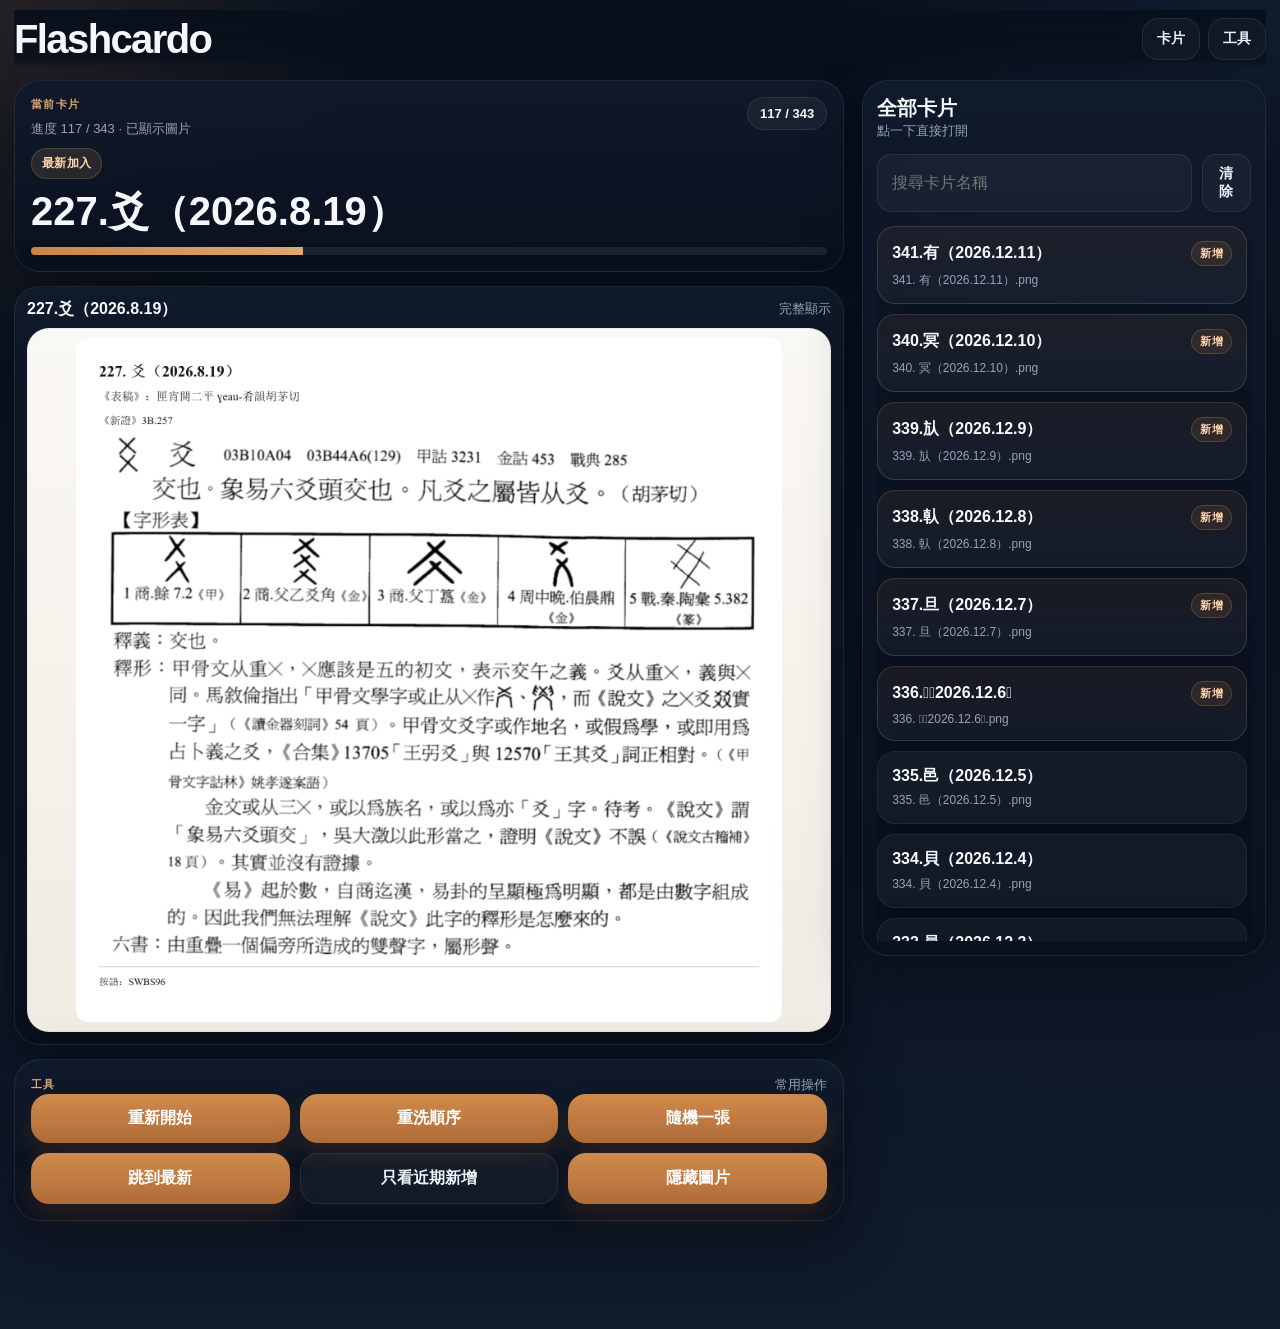
==== commit 5a576880: "Auto update cards from images" ====
--- a/index.html
+++ b/index.html
@@ -95,7 +95,7 @@
     </nav>
   </div>
 
-  <script>window.__FLASHCARDO_CARDS__ = [{"id": 340, "name": "340. 冥（2026.12.10）.png", "title": "340.冥（2026.12.10）", "src": "images/340.%20%E5%86%A5%EF%BC%882026.12.10%EF%BC%89.png"}, {"id": 339, "name": "339. 㫃（2026.12.9）.png", "title": "339.㫃（2026.12.9）", "src": "images/339.%20%E3%AB%83%EF%BC%882026.12.9%EF%BC%89.png"}, {"id": 338, "name": "338. 倝（2026.12.8）.png", "title": "338.倝（2026.12.8）", "src": "images/338.%20%E5%80%9D%EF%BC%882026.12.8%EF%BC%89.png"}, {"id": 337, "name": "337. 旦（2026.12.7）.png", "title": "337.旦（2026.12.7）", "src": "images/337.%20%E6%97%A6%EF%BC%882026.12.7%EF%BC%89.png"}, {"id": 336, "name": "336. 𨛜（2026.12.6）.png", "title": "336.𨛜（2026.12.6）", "src": "images/336.%20%F0%A8%9B%9C%EF%BC%882026.12.6%EF%BC%89.png"}, {"id": 335, "name": "335. 邑（2026.12.5）.png", "title": "335.邑（2026.12.5）", "src": "images/335.%20%E9%82%91%EF%BC%882026.12.5%EF%BC%89.png"}, {"id": 334, "name": "334. 貝（2026.12.4）.png", "title": "334.貝（2026.12.4）", "src": "images/334.%20%E8%B2%9D%EF%BC%882026.12.4%EF%BC%89.png"}, {"id": 333, "name": "333. 員（2026.12.3）.png", "title": "333.員（2026.12.3）", "src": "images/333.%20%E5%93%A1%EF%BC%882026.12.3%EF%BC%89.png"}, {"id": 332, "name": "332. 囗（2026.12.2）.png", "title": "332.囗（2026.12.2）", "src": "images/332.%20%E5%9B%97%EF%BC%882026.12.2%EF%BC%89.png"}, {"id": 331, "name": "331. 㯻（2026.12.1）.png", "title": "331.㯻（2026.12.1）", "src": "images/331.%20%E3%AF%BB%EF%BC%882026.12.1%EF%BC%89.png"}, {"id": 330, "name": "330. 束（2026.11.30）.png", "title": "330.束（2026.11.30）", "src": "images/330.%20%E6%9D%9F%EF%BC%882026.11.30%EF%BC%89.png"}, {"id": 329, "name": "329. 桼（2026.11.29）.png", "title": "329.桼（2026.11.29）", "src": "images/329.%20%E6%A1%BC%EF%BC%882026.11.29%EF%BC%89.png"}, {"id": 328, "name": "328. 巢（2026.11.28）.png", "title": "328.巢（2026.11.28）", "src": "images/328.%20%E5%B7%A2%EF%BC%882026.11.28%EF%BC%89.png"}, {"id": 327, "name": "327. 稽（2026.11.27）.png", "title": "327.稽（2026.11.27）", "src": "images/327.%20%E7%A8%BD%EF%BC%882026.11.27%EF%BC%89.png"}, {"id": 326, "name": "326. 𥝌（2026.11.26）.png", "title": "326.𥝌（2026.11.26）", "src": "images/326.%20%F0%A5%9D%8C%EF%BC%882026.11.26%EF%BC%89.png"}, {"id": 325, "name": "325. 華（2026.11.25）.png", "title": "325.華（2026.11.25）", "src": "images/325.%20%E8%8F%AF%EF%BC%882026.11.25%EF%BC%89.png"}, {"id": 324, "name": "324. 𠌶（2026.11.24）.png", "title": "324.𠌶（2026.11.24）", "src": "images/324.%20%F0%A0%8C%B6%EF%BC%882026.11.24%EF%BC%89.png"}, {"id": 323, "name": "323. 𠂹（2026.11.23）.png", "title": "323.𠂹（2026.11.23）", "src": "images/323.%20%F0%A0%82%B9%EF%BC%882026.11.23%EF%BC%89.png"}, {"id": 322, "name": "322. 乇（2026.11.22）.png", "title": "322.乇（2026.11.22）", "src": "images/322.%20%E4%B9%87%EF%BC%882026.11.22%EF%BC%89.png"}, {"id": 321, "name": "321. 生（2026.11.21）.png", "title": "321.生（2026.11.21）", "src": "images/321.%20%E7%94%9F%EF%BC%882026.11.21%EF%BC%89.png"}, {"id": 320, "name": "320. 𣎵（2026.11.20）.png", "title": "320.𣎵（2026.11.20）", "src": "images/320.%20%F0%A3%8E%B5%EF%BC%882026.11.20%EF%BC%89.png"}, {"id": 319, "name": "319. 出（2026.11.19）.png", "title": "319.出（2026.11.19）", "src": "images/319.%20%E5%87%BA%EF%BC%882026.11.19%EF%BC%89.png"}, {"id": 318, "name": "318. 帀（2026.11.18）.png", "title": "318.帀（2026.11.18）", "src": "images/318.%20%E5%B8%80%EF%BC%882026.11.18%EF%BC%89.png"}, {"id": 317, "name": "317. 叒（2026.11.17）.png", "title": "317.叒（2026.11.17）", "src": "images/317.%20%E5%8F%92%EF%BC%882026.11.17%EF%BC%89.png"}, {"id": 316, "name": "316. 才（2026.11.16）.png", "title": "316.才（2026.11.16）", "src": "images/316.%20%E6%89%8D%EF%BC%882026.11.16%EF%BC%89.png"}, {"id": 315, "name": "315. 林（2026.11.15）.png", "title": "315.林（2026.11.15）", "src": "images/315.%20%E6%9E%97%EF%BC%882026.11.15%EF%BC%89.png"}, {"id": 314, "name": "314. 東（2026.11.14）.png", "title": "314.東（2026.11.14）", "src": "images/314.%20%E6%9D%B1%EF%BC%882026.11.14%EF%BC%89.png"}, {"id": 313, "name": "313. 桀（2026.11.13）.png", "title": "313.桀（2026.11.13）", "src": "images/313.%20%E6%A1%80%EF%BC%882026.11.13%EF%BC%89.png"}, {"id": 312, "name": "312. 久（2026.11.12）.png", "title": "312.久（2026.11.12）", "src": "images/312.%20%E4%B9%85%EF%BC%882026.11.12%EF%BC%89.png"}, {"id": 311, "name": "311. 夂（2026.11.11）.png", "title": "311.夂（2026.11.11）", "src": "images/311.%20%E5%A4%82%EF%BC%882026.11.11%EF%BC%89.png"}, {"id": 310, "name": "310. 弟（2026.11.10）.png", "title": "310.弟（2026.11.10）", "src": "images/310.%20%E5%BC%9F%EF%BC%882026.11.10%EF%BC%89.png"}, {"id": 309, "name": "309. 韋（2026.11.9）.png", "title": "309.韋（2026.11.9）", "src": "images/309.%20%E9%9F%8B%EF%BC%882026.11.9%EF%BC%89.png"}, {"id": 308, "name": "308. 舜（2026.11.8）.png", "title": "308.舜（2026.11.8）", "src": "images/308.%20%E8%88%9C%EF%BC%882026.11.8%EF%BC%89.png"}, {"id": 307, "name": "307. 舛（2026.11.7）.png", "title": "307.舛（2026.11.7）", "src": "images/307.%20%E8%88%9B%EF%BC%882026.11.7%EF%BC%89.png"}, {"id": 306, "name": "306. 夊（2026.11.6）.png", "title": "306.夊（2026.11.6）", "src": "images/306.%20%E5%A4%8A%EF%BC%882026.11.6%EF%BC%89.png"}, {"id": 305, "name": "305. 麥（2026.11.5）.png", "title": "305.麥（2026.11.5）", "src": "images/305.%20%E9%BA%A5%EF%BC%882026.11.5%EF%BC%89.png"}, {"id": 304, "name": "304. 嗇（2026.11.4）.png", "title": "304.嗇（2026.11.4）", "src": "images/304.%20%E5%97%87%EF%BC%882026.11.4%EF%BC%89.png"}, {"id": 303, "name": "303. 㐭（2026.11.3）.png", "title": "303.㐭（2026.11.3）", "src": "images/303.%20%E3%90%AD%EF%BC%882026.11.3%EF%BC%89.png"}, {"id": 302, "name": "302. 畗（2026.11.2）.png", "title": "302.畗（2026.11.2）", "src": "images/302.%20%E7%95%97%EF%BC%882026.11.2%EF%BC%89.png"}, {"id": 301, "name": "301. 㫗（2026.11.1）.png", "title": "301.㫗（2026.11.1）", "src": "images/301.%20%E3%AB%97%EF%BC%882026.11.1%EF%BC%89.png"}, {"id": 300, "name": "300. 亯（2026.10.31）.png", "title": "300.亯（2026.10.31）", "src": "images/300.%20%E4%BA%AF%EF%BC%882026.10.31%EF%BC%89.png"}, {"id": 299, "name": "299. 京（2026.10.30）.png", "title": "299.京（2026.10.30）", "src": "images/299.%20%E4%BA%AC%EF%BC%882026.10.30%EF%BC%89.png"}, {"id": 298, "name": "298. 𩫖（2026.10.29）.png", "title": "298.𩫖（2026.10.29）", "src": "images/298.%20%F0%A9%AB%96%EF%BC%882026.10.29%EF%BC%89.png"}, {"id": 297, "name": "297. 冂（2026.10.28）.png", "title": "297.冂（2026.10.28）", "src": "images/297.%20%E5%86%82%EF%BC%882026.10.28%EF%BC%89.png"}, {"id": 296, "name": "296. 高（2026.10.27）.png", "title": "296.高（2026.10.27）", "src": "images/296.%20%E9%AB%98%EF%BC%882026.10.27%EF%BC%89.png"}, {"id": 295, "name": "295. 矢（2026.10.26）.png", "title": "295.矢（2026.10.26）", "src": "images/295.%20%E7%9F%A2%EF%BC%882026.10.26%EF%BC%89.png"}, {"id": 294, "name": "294. 缶（2026.10.25）.png", "title": "294.缶（2026.10.25）", "src": "images/294.%20%E7%BC%B6%EF%BC%882026.10.25%EF%BC%89.png"}, {"id": 293, "name": "293. 入（2026.10.24）.png", "title": "293.入（2026.10.24）", "src": "images/293.%20%E5%85%A5%EF%BC%882026.10.24%EF%BC%89.png"}, {"id": 292, "name": "292. 倉（2026.10.23）.png", "title": "292.倉（2026.10.23）", "src": "images/292.%20%E5%80%89%EF%BC%882026.10.23%EF%BC%89.png"}, {"id": 291, "name": "291. 會（2026.10.22）.png", "title": "291.會（2026.10.22）", "src": "images/291.%20%E6%9C%83%EF%BC%882026.10.22%EF%BC%89.png"}, {"id": 290, "name": "290. 亼（2026.10.21）.png", "title": "290.亼（2026.10.21）", "src": "images/290.%20%E4%BA%BC%EF%BC%882026.10.21%EF%BC%89.png"}, {"id": 289, "name": "289. 鬯（2026.10.20）.png", "title": "289.鬯（2026.10.20）", "src": "images/289.%20%E9%AC%AF%EF%BC%882026.10.20%EF%BC%89.png"}, {"id": 288, "name": "288. 皀（2026.10.19）.png", "title": "288.皀（2026.10.19）", "src": "images/288.%20%E7%9A%80%EF%BC%882026.10.19%EF%BC%89.png"}, {"id": 287, "name": "287. 井（2026.10.18）.png", "title": "287.井（2026.10.18）", "src": "images/287.%20%E4%BA%95%EF%BC%882026.10.18%EF%BC%89.png"}, {"id": 286, "name": "286. 丹（2026.10.17）.png", "title": "286.丹（2026.10.17）", "src": "images/286.%20%E4%B8%B9%EF%BC%882026.10.17%EF%BC%89.png"}, {"id": 285, "name": "285. 丶（2026.10.16）.png", "title": "285.丶（2026.10.16）", "src": "images/285.%20%E4%B8%B6%EF%BC%882026.10.16%EF%BC%89.png"}, {"id": 284, "name": "284. 去（2026.10.15）.png", "title": "284.去（2026.10.15）", "src": "images/284.%20%E5%8E%BB%EF%BC%882026.10.15%EF%BC%89.png"}, {"id": 283, "name": "283. 𠙴（2026.10.14）.png", "title": "283.𠙴（2026.10.14）", "src": "images/283.%20%F0%A0%99%B4%EF%BC%882026.10.14%EF%BC%89.png"}, {"id": 282, "name": "282. 皿（2026.10.13）.png", "title": "282.皿（2026.10.13）", "src": "images/282.%20%E7%9A%BF%EF%BC%882026.10.13%EF%BC%89.png"}, {"id": 281, "name": "281. 虤（2026.10.12）.png", "title": "281.虤（2026.10.12）", "src": "images/281.%20%E8%99%A4%EF%BC%882026.10.12%EF%BC%89.png"}, {"id": 280, "name": "280. 虎（2026.10.11）.png", "title": "280.虎（2026.10.11）", "src": "images/280.%20%E8%99%8E%EF%BC%882026.10.11%EF%BC%89.png"}, {"id": 279, "name": "279. 虍（2026.10.10）.png", "title": "279.虍（2026.10.10）", "src": "images/279.%20%E8%99%8D%EF%BC%882026.10.10%EF%BC%89.png"}, {"id": 278, "name": "278. 䖒（2026.10.9）.png", "title": "278.䖒（2026.10.9）", "src": "images/278.%20%E4%96%92%EF%BC%882026.10.9%EF%BC%89.png"}, {"id": 277, "name": "277. 豐（2026.10.8）.png", "title": "277.豐（2026.10.8）", "src": "images/277.%20%E8%B1%90%EF%BC%882026.10.8%EF%BC%89.png"}, {"id": 276, "name": "276. 豊（2026.10.7）.png", "title": "276.豊（2026.10.7）", "src": "images/276.%20%E8%B1%8A%EF%BC%882026.10.7%EF%BC%89.png"}, {"id": 275, "name": "275. 豆（2026.10.6）.png", "title": "275.豆（2026.10.6）", "src": "images/275.%20%E8%B1%86%EF%BC%882026.10.6%EF%BC%89.png"}, {"id": 274, "name": "274. 鼓（2026.10.5）.png", "title": "274.鼓（2026.10.5）", "src": "images/274.%20%E9%BC%93%EF%BC%882026.10.5%EF%BC%89.png"}, {"id": 273, "name": "273. 壴（2026.10.4）.png", "title": "273.壴（2026.10.4）", "src": "images/273.%20%E5%A3%B4%EF%BC%882026.10.4%EF%BC%89.png"}, {"id": 272, "name": "272. 喜（2026.10.3）.png", "title": "272.喜（2026.10.3）", "src": "images/272.%20%E5%96%9C%EF%BC%882026.10.3%EF%BC%89.png"}, {"id": 271, "name": "271. 旨（2026.10.2）.png", "title": "271.旨（2026.10.2）", "src": "images/271.%20%E6%97%A8%EF%BC%882026.10.2%EF%BC%89.png"}, {"id": 270, "name": "270. 号（2026.10.1）.png", "title": "270.号（2026.10.1）", "src": "images/270.%20%E5%8F%B7%EF%BC%882026.10.1%EF%BC%89.png"}, {"id": 269, "name": "269. 丂（2026.9.30）.png", "title": "269.丂（2026.9.30）", "src": "images/269.%20%E4%B8%82%EF%BC%882026.9.30%EF%BC%89.png"}, {"id": 268, "name": "268. 甘（2026.9.29）.png", "title": "268.甘（2026.9.29）", "src": "images/268.%20%E7%94%98%EF%BC%882026.9.29%EF%BC%89.png"}, {"id": 267, "name": "267. 巫（2026.9.28）.png", "title": "267.巫（2026.9.28）", "src": "images/267.%20%E5%B7%AB%EF%BC%882026.9.28%EF%BC%89.png"}, {"id": 266, "name": "266. 㠭（2026.9.27）.png", "title": "266.㠭（2026.9.27）", "src": "images/266.%20%E3%A0%AD%EF%BC%882026.9.27%EF%BC%89.png"}, {"id": 265, "name": "265. 工（2026.9.26）.png", "title": "265.工（2026.9.26）", "src": "images/265.%20%E5%B7%A5%EF%BC%882026.9.26%EF%BC%89.png"}, {"id": 264, "name": "264. 左（2026.9.25）.png", "title": "264.左（2026.9.25）", "src": "images/264.%20%E5%B7%A6%EF%BC%882026.9.25%EF%BC%89.png"}, {"id": 263, "name": "263. 丌（2026.9.24）.png", "title": "263.丌（2026.9.24）", "src": "images/263.%20%E4%B8%8C%EF%BC%882026.9.24%EF%BC%89.png"}, {"id": 262, "name": "262. 竹（2026.9.23）.png", "title": "262.竹（2026.9.23）", "src": "images/262.%20%E7%AB%B9%EF%BC%882026.9.23%EF%BC%89.png"}, {"id": 261, "name": "261. 耒（2026.9.22）.png", "title": "261.耒（2026.9.22）", "src": "images/261.%20%E8%80%92%EF%BC%882026.9.22%EF%BC%89.png"}, {"id": 260, "name": "260. 丯（2026.9.21）.png", "title": "260.丯（2026.9.21）", "src": "images/260.%20%E4%B8%AF%EF%BC%882026.9.21%EF%BC%89.png"}, {"id": 259, "name": "259. 𠛉（2026.9.20）.png", "title": "259.𠛉（2026.9.20）", "src": "images/259.%20%F0%A0%9B%89%EF%BC%882026.9.20%EF%BC%89.png"}, {"id": 258, "name": "258. 刃（2026.9.19）.png", "title": "258.刃（2026.9.19）", "src": "images/258.%20%E5%88%83%EF%BC%882026.9.19%EF%BC%89.png"}, {"id": 257, "name": "257. 刀（2026.9.18）.png", "title": "257.刀（2026.9.18）", "src": "images/257.%20%E5%88%80%EF%BC%882026.9.18%EF%BC%89.png"}, {"id": 256, "name": "256. 筋（2026.9.17）.png", "title": "256.筋（2026.9.17）", "src": "images/256.%20%E7%AD%8B%EF%BC%882026.9.17%EF%BC%89.png"}, {"id": 255, "name": "255. 歺（2026.9.16）.png", "title": "255.歺（2026.9.16）", "src": "images/255.%20%E6%AD%BA%EF%BC%882026.9.16%EF%BC%89.png"}, {"id": 254, "name": "254. 𣦼（2026.9.15）.png", "title": "254.𣦼（2026.9.15）", "src": "images/254.%20%F0%A3%A6%BC%EF%BC%882026.9.15%EF%BC%89.png"}, {"id": 253, "name": "253. 𠬪（2026.9.14）.png", "title": "253.𠬪（2026.9.14）", "src": "images/253.%20%F0%A0%AC%AA%EF%BC%882026.9.14%EF%BC%89.png"}, {"id": 252, "name": "252. 予（2026.9.13）.png", "title": "252.予（2026.9.13）", "src": "images/252.%20%E4%BA%88%EF%BC%882026.9.13%EF%BC%89.png"}, {"id": 251, "name": "251. 放（2026.9.12）.png", "title": "251.放（2026.9.12）", "src": "images/251.%20%E6%94%BE%EF%BC%882026.9.12%EF%BC%89.png"}, {"id": 250, "name": "250. 玄（2026.9.11）.png", "title": "250.玄（2026.9.11）", "src": "images/250.%20%E7%8E%84%EF%BC%882026.9.11%EF%BC%89.png"}, {"id": 249, "name": "249. 叀（2026.9.10）.png", "title": "249.叀（2026.9.10）", "src": "images/249.%20%E5%8F%80%EF%BC%882026.9.10%EF%BC%89.png"}, {"id": 248, "name": "248. 𢆶（2026.9.9）.png", "title": "248.𢆶（2026.9.9）", "src": "images/248.%20%F0%A2%86%B6%EF%BC%882026.9.9%EF%BC%89.png"}, {"id": 247, "name": "247. 幺（2026.9.8）.png", "title": "247.幺（2026.9.8）", "src": "images/247.%20%E5%B9%BA%EF%BC%882026.9.8%EF%BC%89.png"}, {"id": 246, "name": "246. 冓（2026.9.7）.png", "title": "246.冓（2026.9.7）", "src": "images/246.%20%E5%86%93%EF%BC%882026.9.7%EF%BC%89.png"}, {"id": 245, "name": "245. 𠦒（2026.9.6）.png", "title": "245.𠦒（2026.9.6）", "src": "images/245.%20%F0%A0%A6%92%EF%BC%882026.9.6%EF%BC%89.png"}, {"id": 244, "name": "244. 雥（2026.9.5）.png", "title": "244.雥（2026.9.5）", "src": "images/244.%20%E9%9B%A5%EF%BC%882026.9.5%EF%BC%89.png"}, {"id": 243, "name": "243. 雔（2026.9.4）.png", "title": "243.雔（2026.9.4）", "src": "images/243.%20%E9%9B%94%EF%BC%882026.9.4%EF%BC%89.png"}, {"id": 242, "name": "242. 瞿（2026.9.3）.png", "title": "242.瞿（2026.9.3）", "src": "images/242.%20%E7%9E%BF%EF%BC%882026.9.3%EF%BC%89.png"}, {"id": 241, "name": "241. 羴（2026.9.2）.png", "title": "241.羴（2026.9.2）", "src": "images/241.%20%E7%BE%B4%EF%BC%882026.9.2%EF%BC%89.png"}, {"id": 240, "name": "240. 羊（2026.9.1）.png", "title": "240.羊（2026.9.1）", "src": "images/240.%20%E7%BE%8A%EF%BC%882026.9.1%EF%BC%89.png"}, {"id": 239, "name": "239. 苜（2026.8.31）.png", "title": "239.苜（2026.8.31）", "src": "images/239.%20%E8%8B%9C%EF%BC%882026.8.31%EF%BC%89.png"}, {"id": 238, "name": "238. 𦫳（2026.8.30）.png", "title": "238.𦫳（2026.8.30）", "src": "images/238.%20%F0%A6%AB%B3%EF%BC%882026.8.30%EF%BC%89.png"}, {"id": 237, "name": "237. 萑（2026.8.29）.png", "title": "237.萑（2026.8.29）", "src": "images/237.%20%E8%90%91%EF%BC%882026.8.29%EF%BC%89.png"}, {"id": 236, "name": "236. 奞（2026.8.28）.png", "title": "236.奞（2026.8.28）", "src": "images/236.%20%E5%A5%9E%EF%BC%882026.8.28%EF%BC%89.png"}, {"id": 235, "name": "235. 習（2026.8.27）.png", "title": "235.習（2026.8.27）", "src": "images/235.%20%E7%BF%92%EF%BC%882026.8.27%EF%BC%89.png"}, {"id": 234, "name": "234. 皕（2026.8.26）.png", "title": "234.皕（2026.8.26）", "src": "images/234.%20%E7%9A%95%EF%BC%882026.8.26%EF%BC%89.png"}, {"id": 233, "name": "233. 盾（2026.8.25）.png", "title": "233.盾（2026.8.25）", "src": "images/233.%20%E7%9B%BE%EF%BC%882026.8.25%EF%BC%89.png"}, {"id": 232, "name": "232. 眉（2026.8.24）.png", "title": "232.眉（2026.8.24）", "src": "images/232.%20%E7%9C%89%EF%BC%882026.8.24%EF%BC%89.png"}, {"id": 341, "name": "232. 眉（2026.8.23）.png", "title": "232.眉（2026.8.23）", "src": "images/232.%20%E7%9C%89%EF%BC%882026.8.23%EF%BC%89.png"}, {"id": 231, "name": "231. 䀠（2026.8.23）.png", "title": "231.䀠（2026.8.23）", "src": "images/231.%20%E4%80%A0%EF%BC%882026.8.23%EF%BC%89.png"}, {"id": 230, "name": "230. 𥄎（2026.8.22）.png", "title": "230.𥄎（2026.8.22）", "src": "images/230.%20%F0%A5%84%8E%EF%BC%882026.8.22%EF%BC%89.png"}, {"id": 229, "name": "229. 㸚（2026.8.21）.png", "title": "229.㸚（2026.8.21）", "src": "images/229.%20%E3%B8%9A%EF%BC%882026.8.21%EF%BC%89.png"}, {"id": 228, "name": "228. 爻（2026.8.20）.png", "title": "228.爻（2026.8.20）", "src": "images/228.%20%E7%88%BB%EF%BC%882026.8.20%EF%BC%89.png"}, {"id": 227, "name": "227. 用（2026.8.19）.png", "title": "227.用（2026.8.19）", "src": "images/227.%20%E7%94%A8%EF%BC%882026.8.19%EF%BC%89.png"}, {"id": 342, "name": "227. 爻（2026.8.19）.png", "title": "227.爻（2026.8.19）", "src": "images/227.%20%E7%88%BB%EF%BC%882026.8.19%EF%BC%89.png"}, {"id": 226, "name": "226. 卜（2026.8.18）.png", "title": "226.卜（2026.8.18）", "src": "images/226.%20%E5%8D%9C%EF%BC%882026.8.18%EF%BC%89.png"}, {"id": 225, "name": "225. 教（2026.8.17）.png", "title": "225.教（2026.8.17）", "src": "images/225.%20%E6%95%99%EF%BC%882026.8.17%EF%BC%89.png"}, {"id": 224, "name": "224. 攴（2026.8.16）.png", "title": "224.攴（2026.8.16）", "src": "images/224.%20%E6%94%B4%EF%BC%882026.8.16%EF%BC%89.png"}, {"id": 223, "name": "223. 㼱（2026.8.15）.png", "title": "223.㼱（2026.8.15）", "src": "images/223.%20%E3%BC%B1%EF%BC%882026.8.15%EF%BC%89.png"}, {"id": 222, "name": "222. 寸（2026.8.14）.png", "title": "222.寸（2026.8.14）", "src": "images/222.%20%E5%AF%B8%EF%BC%882026.8.14%EF%BC%89.png"}, {"id": 221, "name": "221. 几（2026.8.13）.png", "title": "221.几（2026.8.13）", "src": "images/221.%20%E5%87%A0%EF%BC%882026.8.13%EF%BC%89.png"}, {"id": 220, "name": "220. 殳（2026.8.12）.png", "title": "220.殳（2026.8.12）", "src": "images/220.%20%E6%AE%B3%EF%BC%882026.8.12%EF%BC%89.png"}, {"id": 219, "name": "219. 臣（2026.8.11）.png", "title": "219.臣（2026.8.11）", "src": "images/219.%20%E8%87%A3%EF%BC%882026.8.11%EF%BC%89.png"}, {"id": 218, "name": "218. 臤（2026.8.10）.png", "title": "218.臤（2026.8.10）", "src": "images/218.%20%E8%87%A4%EF%BC%882026.8.10%EF%BC%89.png"}, {"id": 217, "name": "217. 隶（2026.8.9）.png", "title": "217.隶（2026.8.9）", "src": "images/217.%20%E9%9A%B6%EF%BC%882026.8.9%EF%BC%89.png"}, {"id": 216, "name": "216. 畫（2026.8.8）.png", "title": "216.畫（2026.8.8）", "src": "images/216.%20%E7%95%AB%EF%BC%882026.8.8%EF%BC%89.png"}, {"id": 215, "name": "215. 𦘒（2026.8.7）.png", "title": "215.𦘒（2026.8.7）", "src": "images/215.%20%F0%A6%98%92%EF%BC%882026.8.7%EF%BC%89.png"}, {"id": 214, "name": "214. 支（2026.8.6）.png", "title": "214.支（2026.8.6）", "src": "images/214.%20%E6%94%AF%EF%BC%882026.8.6%EF%BC%89.png"}, {"id": 213, "name": "213. 史（2026.8.5）.png", "title": "213.史（2026.8.5）", "src": "images/213.%20%E5%8F%B2%EF%BC%882026.8.5%EF%BC%89.png"}, {"id": 212, "name": "212. （2026.8.4）.png", "title": "212.（2026.8.4）", "src": "images/212.%20%EE%A0%96%EF%BC%882026.8.4%EF%BC%89.png"}, {"id": 211, "name": "211. 鬥（2026.8.3）.png", "title": "211.鬥（2026.8.3）", "src": "images/211.%20%E9%AC%A5%EF%BC%882026.8.3%EF%BC%89.png"}, {"id": 210, "name": "210. 丮（2026.8.2）.png", "title": "210.丮（2026.8.2）", "src": "images/210.%20%E4%B8%AE%EF%BC%882026.8.2%EF%BC%89.png"}, {"id": 209, "name": "209. 䰜（2026.8.1）.png", "title": "209.䰜（2026.8.1）", "src": "images/209.%20%E4%B0%9C%EF%BC%882026.8.1%EF%BC%89.png"}, {"id": 208, "name": "208. 鬲（2026.7.31）.png", "title": "208.鬲（2026.7.31）", "src": "images/208.%20%E9%AC%B2%EF%BC%882026.7.31%EF%BC%89.png"}, {"id": 207, "name": "207. 爨（2026.7.30）.png", "title": "207.爨（2026.7.30）", "src": "images/207.%20%E7%88%A8%EF%BC%882026.7.30%EF%BC%89.png"}, {"id": 206, "name": "206. 晨（2026.7.29）.png", "title": "206.晨（2026.7.29）", "src": "images/206.%20%E6%99%A8%EF%BC%882026.7.29%EF%BC%89.png"}, {"id": 205, "name": "205. 𦥑（2026.7.28）.png", "title": "205.𦥑（2026.7.28）", "src": "images/205.%20%F0%A6%A5%91%EF%BC%882026.7.28%EF%BC%89.png"}, {"id": 204, "name": "204. 舁（2026.7.27）.png", "title": "204.舁（2026.7.27）", "src": "images/204.%20%E8%88%81%EF%BC%882026.7.27%EF%BC%89.png"}, {"id": 203, "name": "203. 異（2026.7.26）.png", "title": "203.異（2026.7.26）", "src": "images/203.%20%E7%95%B0%EF%BC%882026.7.26%EF%BC%89.png"}, {"id": 202, "name": "202. 共（2026.7.25）.png", "title": "202.共（2026.7.25）", "src": "images/202.%20%E5%85%B1%EF%BC%882026.7.25%EF%BC%89.png"}, {"id": 201, "name": "201. 癶（2026.7.24）.png", "title": "201.癶（2026.7.24）", "src": "images/201.%20%E7%99%B6%EF%BC%882026.7.24%EF%BC%89.png"}, {"id": 200, "name": "200. 廾（2026.7.23）.png", "title": "200.廾（2026.7.23）", "src": "images/200.%20%E5%BB%BE%EF%BC%882026.7.23%EF%BC%89.png"}, {"id": 199, "name": "199. 菐（2026.7.22）.png", "title": "199.菐（2026.7.22）", "src": "images/199.%20%E8%8F%90%EF%BC%882026.7.22%EF%BC%89.png"}, {"id": 198, "name": "198. 丵（2026.7.21）.png", "title": "198.丵（2026.7.21）", "src": "images/198.%20%E4%B8%B5%EF%BC%882026.7.21%EF%BC%89.png"}, {"id": 197, "name": "197. 䇂（2026.7.20）.png", "title": "197.䇂（2026.7.20）", "src": "images/197.%20%E4%87%82%EF%BC%882026.7.20%EF%BC%89.png"}, {"id": 196, "name": "196. 音（2026.7.19）.png", "title": "196.音（2026.7.19）", "src": "images/196.%20%E9%9F%B3%EF%BC%882026.7.19%EF%BC%89.png"}, {"id": 195, "name": "195. 誩（2026.7.18）.png", "title": "195.誩（2026.7.18）", "src": "images/195.%20%E8%AA%A9%EF%BC%882026.7.18%EF%BC%89.png"}, {"id": 194, "name": "194. 言（2026.7.17）.png", "title": "194.言（2026.7.17）", "src": "images/194.%20%E8%A8%80%EF%BC%882026.7.17%EF%BC%89.png"}, {"id": 193, "name": "193. 卅（2026.7.16）.png", "title": "193.卅（2026.7.16）", "src": "images/193.%20%E5%8D%85%EF%BC%882026.7.16%EF%BC%89.png"}, {"id": 192, "name": "192. 十（2026.7.15）.png", "title": "192.十（2026.7.15）", "src": "images/192.%20%E5%8D%81%EF%BC%882026.7.15%EF%BC%89.png"}, {"id": 191, "name": "191. 古（2026.7.14）.png", "title": "191.古（2026.7.14）", "src": "images/191.%20%E5%8F%A4%EF%BC%882026.7.14%EF%BC%89.png"}, {"id": 190, "name": "190. 丩（2026.7.13）.png", "title": "190.丩（2026.7.13）", "src": "images/190.%20%E4%B8%A9%EF%BC%882026.7.13%EF%BC%89.png"}, {"id": 189, "name": "189. 句（2026.7.12）.png", "title": "189.句（2026.7.12）", "src": "images/189.%20%E5%8F%A5%EF%BC%882026.7.12%EF%BC%89.png"}, {"id": 188, "name": "188. 㕯（2026.7.11）.png", "title": "188.㕯（2026.7.11）", "src": "images/188.%20%E3%95%AF%EF%BC%882026.7.11%EF%BC%89.png"}, {"id": 187, "name": "187. 𧮫（2026.7.10）.png", "title": "187.𧮫（2026.7.10）", "src": "images/187.%20%F0%A7%AE%AB%EF%BC%882026.7.10%EF%BC%89.png"}, {"id": 186, "name": "186. 干（2026.7.9）.png", "title": "186.干（2026.7.9）", "src": "images/186.%20%E5%B9%B2%EF%BC%882026.7.9%EF%BC%89.png"}, {"id": 185, "name": "185. 㗊（2026.7.8）.png", "title": "185.㗊（2026.7.8）", "src": "images/185.%20%E3%97%8A%EF%BC%882026.7.8%EF%BC%89.png"}, {"id": 184, "name": "184. 冊（2026.7.7）.png", "title": "184.冊（2026.7.7）", "src": "images/184.%20%E5%86%8A%EF%BC%882026.7.7%EF%BC%89.png"}, {"id": 183, "name": "183. 龠（2026.7.6）.png", "title": "183.龠（2026.7.6）", "src": "images/183.%20%E9%BE%A0%EF%BC%882026.7.6%EF%BC%89.png"}, {"id": 182, "name": "182. 品（2026.7.5）.png", "title": "182.品（2026.7.5）", "src": "images/182.%20%E5%93%81%EF%BC%882026.7.5%EF%BC%89.png"}, {"id": 181, "name": "181. 㢟（2026.7.4）.png", "title": "181.㢟（2026.7.4）", "src": "images/181.%20%E3%A2%9F%EF%BC%882026.7.4%EF%BC%89.png"}, {"id": 180, "name": "180. 廴（2026.7.3）.png", "title": "180.廴（2026.7.3）", "src": "images/180.%20%E5%BB%B4%EF%BC%882026.7.3%EF%BC%89.png"}, {"id": 179, "name": "179. 彳（2026.7.2）.png", "title": "179.彳（2026.7.2）", "src": "images/179.%20%E5%BD%B3%EF%BC%882026.7.2%EF%BC%89.png"}, {"id": 178, "name": "178. 辵（2026.7.1）.png", "title": "178.辵（2026.7.1）", "src": "images/178.%20%E8%BE%B5%EF%BC%882026.7.1%EF%BC%89.png"}, {"id": 177, "name": "177. 是（2026.6.30）.png", "title": "177.是（2026.6.30）", "src": "images/177.%20%E6%98%AF%EF%BC%882026.6.30%EF%BC%89.png"}, {"id": 176, "name": "176. 正（2026.6.29）.png", "title": "176.正（2026.6.29）", "src": "images/176.%20%E6%AD%A3%EF%BC%882026.6.29%EF%BC%89.png"}, {"id": 175, "name": "175. 步（2026.6.28）.png", "title": "175.步（2026.6.28）", "src": "images/175.%20%E6%AD%A5%EF%BC%882026.6.28%EF%BC%89.png"}, {"id": 174, "name": "174. 癶（2026.6.27）.png", "title": "174.癶（2026.6.27）", "src": "images/174.%20%E7%99%B6%EF%BC%882026.6.27%EF%BC%89.png"}, {"id": 173, "name": "173. 走（2026.6.26）.png", "title": "173.走（2026.6.26）", "src": "images/173.%20%E8%B5%B0%EF%BC%882026.6.26%EF%BC%89.png"}, {"id": 172, "name": "172. 哭（2026.6.25）.png", "title": "172.哭（2026.6.25）", "src": "images/172.%20%E5%93%AD%EF%BC%882026.6.25%EF%BC%89.png"}, {"id": 171, "name": "171. 吅（2026.6.24）.png", "title": "171.吅（2026.6.24）", "src": "images/171.%20%E5%90%85%EF%BC%882026.6.24%EF%BC%89.png"}, {"id": 170, "name": "170. 凵（2026.6.23）.png", "title": "170.凵（2026.6.23）", "src": "images/170.%20%E5%87%B5%EF%BC%882026.6.23%EF%BC%89.png"}, {"id": 169, "name": "169. 告（2026.6.22）.png", "title": "169.告（2026.6.22）", "src": "images/169.%20%E5%91%8A%EF%BC%882026.6.22%EF%BC%89.png"}, {"id": 168, "name": "168. 犛（2026.6.21）.png", "title": "168.犛（2026.6.21）", "src": "images/168.%20%E7%8A%9B%EF%BC%882026.6.21%EF%BC%89.png"}, {"id": 167, "name": "167. 牛（2026.6.20）.png", "title": "167.牛（2026.6.20）", "src": "images/167.%20%E7%89%9B%EF%BC%882026.6.20%EF%BC%89.png"}, {"id": 166, "name": "166. 半（2026.6.19）.png", "title": "166.半（2026.6.19）", "src": "images/166.%20%E5%8D%8A%EF%BC%882026.6.19%EF%BC%89.png"}, {"id": 165, "name": "165. 釆（2026.6.18）.png", "title": "165.釆（2026.6.18）", "src": "images/165.%20%E9%87%86%EF%BC%882026.6.18%EF%BC%89.png"}, {"id": 164, "name": "164. 八（2026.6.17）.png", "title": "164.八（2026.6.17）", "src": "images/164.%20%E5%85%AB%EF%BC%882026.6.17%EF%BC%89.png"}, {"id": 163, "name": "163. 茻（2026.6.16）.png", "title": "163.茻（2026.6.16）", "src": "images/163.%20%E8%8C%BB%EF%BC%882026.6.16%EF%BC%89.png"}, {"id": 162, "name": "162. 蓐（2026.6.15）.png", "title": "162.蓐（2026.6.15）", "src": "images/162.%20%E8%93%90%EF%BC%882026.6.15%EF%BC%89.png"}, {"id": 161, "name": "161. 艸（2026.6.14）.png", "title": "161.艸（2026.6.14）", "src": "images/161.%20%E8%89%B8%EF%BC%882026.6.14%EF%BC%89.png"}, {"id": 160, "name": "160. 屮（2026.6.13）.png", "title": "160.屮（2026.6.13）", "src": "images/160.%20%E5%B1%AE%EF%BC%882026.6.13%EF%BC%89.png"}, {"id": 159, "name": "159. 丨（2026.6.12）.png", "title": "159.丨（2026.6.12）", "src": "images/159.%20%E4%B8%A8%EF%BC%882026.6.12%EF%BC%89.png"}, {"id": 158, "name": "158. 士（2026.6.11）.png", "title": "158.士（2026.6.11）", "src": "images/158.%20%E5%A3%AB%EF%BC%882026.6.11%EF%BC%89.png"}, {"id": 157, "name": "157. 气（2026.6.10）.png", "title": "157.气（2026.6.10）", "src": "images/157.%20%E6%B0%94%EF%BC%882026.6.10%EF%BC%89.png"}, {"id": 156, "name": "156. 玨（2026.6.9）.png", "title": "156.玨（2026.6.9）", "src": "images/156.%20%E7%8E%A8%EF%BC%882026.6.9%EF%BC%89.png"}, {"id": 155, "name": "155. 玉（2026.6.8）.png", "title": "155.玉（2026.6.8）", "src": "images/155.%20%E7%8E%89%EF%BC%882026.6.8%EF%BC%89.png"}, {"id": 154, "name": "154. 王（2026.6.7）.png", "title": "154.王（2026.6.7）", "src": "images/154.%20%E7%8E%8B%EF%BC%882026.6.7%EF%BC%89.png"}, {"id": 153, "name": "153. 三（2026.6.6）.png", "title": "153.三（2026.6.6）", "src": "images/153.%20%E4%B8%89%EF%BC%882026.6.6%EF%BC%89.png"}, {"id": 152, "name": "152. 示（2026.6.5）.png", "title": "152.示（2026.6.5）", "src": "images/152.%20%E7%A4%BA%EF%BC%882026.6.5%EF%BC%89.png"}, {"id": 151, "name": "151. 上（2026.6.4）.png", "title": "151.上（2026.6.4）", "src": "images/151.%20%E4%B8%8A%EF%BC%882026.6.4%EF%BC%89.png"}, {"id": 150, "name": "150. 唯（2026.6.3）.png", "title": "150.唯（2026.6.3）", "src": "images/150.%20%E5%94%AF%EF%BC%882026.6.3%EF%BC%89.png"}, {"id": 149, "name": "149. 粵-雩（2026.6.2）.png", "title": "149.粵-雩（2026.6.2）", "src": "images/149.%20%E7%B2%B5-%E9%9B%A9%EF%BC%882026.6.2%EF%BC%89.png"}, {"id": 148, "name": "148. 雖（2026.6.1）.png", "title": "148.雖（2026.6.1）", "src": "images/148.%20%E9%9B%96%EF%BC%882026.6.1%EF%BC%89.png"}, {"id": 147, "name": "147. 嘗（2026.5.31）.png", "title": "147.嘗（2026.5.31）", "src": "images/147.%20%E5%98%97%EF%BC%882026.5.31%EF%BC%89.png"}, {"id": 146, "name": "146. 猶（2026.5.30）.png", "title": "146.猶（2026.5.30）", "src": "images/146.%20%E7%8C%B6%EF%BC%882026.5.30%EF%BC%89.png"}, {"id": 145, "name": "145. 即（2026.5.29）.png", "title": "145.即（2026.5.29）", "src": "images/145.%20%E5%8D%B3%EF%BC%882026.5.29%EF%BC%89.png"}, {"id": 144, "name": "144. 既（2026.5.28）.png", "title": "144.既（2026.5.28）", "src": "images/144.%20%E6%97%A2%EF%BC%882026.5.28%EF%BC%89.png"}, {"id": 143, "name": "143. 爰（2026.5.27）.png", "title": "143.爰（2026.5.27）", "src": "images/143.%20%E7%88%B0%EF%BC%882026.5.27%EF%BC%89.png"}, {"id": 142, "name": "142. 末（2026.5.26）.png", "title": "142.末（2026.5.26）", "src": "images/142.%20%E6%9C%AB%EF%BC%882026.5.26%EF%BC%89.png"}, {"id": 141, "name": "141. 豈（2026.5.25）.png", "title": "141.豈（2026.5.25）", "src": "images/141.%20%E8%B1%88%EF%BC%882026.5.25%EF%BC%89.png"}, {"id": 140, "name": "140. 未（2026.5.24）.png", "title": "140.未（2026.5.24）", "src": "images/140.%20%E6%9C%AA%EF%BC%882026.5.24%EF%BC%89.png"}, {"id": 139, "name": "139. 丕（2026.5.23）.png", "title": "139.丕（2026.5.23）", "src": "images/139.%20%E4%B8%95%EF%BC%882026.5.23%EF%BC%89.png"}, {"id": 138, "name": "138. 咸（2026.5.22）.png", "title": "138.咸（2026.5.22）", "src": "images/138.%20%E5%92%B8%EF%BC%882026.5.22%EF%BC%89.png"}, {"id": 137, "name": "137. 亦（2026.5.21）.png", "title": "137.亦（2026.5.21）", "src": "images/137.%20%E4%BA%A6%EF%BC%882026.5.21%EF%BC%89.png"}, {"id": 136, "name": "136. 奚（2026.5.20）.png", "title": "136.奚（2026.5.20）", "src": "images/136.%20%E5%A5%9A%EF%BC%882026.5.20%EF%BC%89.png"}, {"id": 135, "name": "135. 曷（2026.5.19）.png", "title": "135.曷（2026.5.19）", "src": "images/135.%20%E6%9B%B7%EF%BC%882026.5.19%EF%BC%89.png"}, {"id": 134, "name": "134. 胡（2026.5.18）.png", "title": "134.胡（2026.5.18）", "src": "images/134.%20%E8%83%A1%EF%BC%882026.5.18%EF%BC%89.png"}, {"id": 133, "name": "133. 聿（2026.5.17）.png", "title": "133.聿（2026.5.17）", "src": "images/133.%20%E8%81%BF%EF%BC%882026.5.17%EF%BC%89.png"}, {"id": 132, "name": "132. 相（2026.5.16）.png", "title": "132.相（2026.5.16）", "src": "images/132.%20%E7%9B%B8%EF%BC%882026.5.16%EF%BC%89.png"}, {"id": 131, "name": "131. 從（2026.5.15）.png", "title": "131.從（2026.5.15）", "src": "images/131.%20%E5%BE%9E%EF%BC%882026.5.15%EF%BC%89.png"}, {"id": 130, "name": "130. 又（2026.5.14）.png", "title": "130.又（2026.5.14）", "src": "images/130.%20%E5%8F%88%EF%BC%882026.5.14%EF%BC%89.png"}, {"id": 129, "name": "129. 然（2026.5.13）.png", "title": "129.然（2026.5.13）", "src": "images/129.%20%E7%84%B6%EF%BC%882026.5.13%EF%BC%89.png"}, {"id": 128, "name": "128. 每（2026.5.12）.png", "title": "128.每（2026.5.12）", "src": "images/128.%20%E6%AF%8F%EF%BC%882026.5.12%EF%BC%89.png"}, {"id": 127, "name": "127. 只（2026.5.11）.png", "title": "127.只（2026.5.11）", "src": "images/127.%20%E5%8F%AA%EF%BC%882026.5.11%EF%BC%89.png"}, {"id": 126, "name": "126. 莫（2026.5.10）.png", "title": "126.莫（2026.5.10）", "src": "images/126.%20%E8%8E%AB%EF%BC%882026.5.10%EF%BC%89.png"}, {"id": 125, "name": "125. 亡（2026.5.9）.png", "title": "125.亡（2026.5.9）", "src": "images/125.%20%E4%BA%A1%EF%BC%882026.5.9%EF%BC%89.png"}, {"id": 124, "name": "124. 非（2026.5.8）.png", "title": "124.非（2026.5.8）", "src": "images/124.%20%E9%9D%9E%EF%BC%882026.5.8%EF%BC%89.png"}, {"id": 123, "name": "123. 無（2026.5.7）.png", "title": "123.無（2026.5.7）", "src": "images/123.%20%E7%84%A1%EF%BC%882026.5.7%EF%BC%89.png"}, {"id": 122, "name": "122. 勿（2026.5.6）.png", "title": "122.勿（2026.5.6）", "src": "images/122.%20%E5%8B%BF%EF%BC%882026.5.6%EF%BC%89.png"}, {"id": 121, "name": "121. 因（2026.5.5）.png", "title": "121.因（2026.5.5）", "src": "images/121.%20%E5%9B%A0%EF%BC%882026.5.5%EF%BC%89.png"}, {"id": 120, "name": "120. 由（2026.5.4）.png", "title": "120.由（2026.5.4）", "src": "images/120.%20%E7%94%B1%EF%BC%882026.5.4%EF%BC%89.png"}, {"id": 119, "name": "119. 故（2026.5.3）.png", "title": "119.故（2026.5.3）", "src": "images/119.%20%E6%95%85%EF%BC%882026.5.3%EF%BC%89.png"}, {"id": 118, "name": "118. 可（2026.5.2）.png", "title": "118.可（2026.5.2）", "src": "images/118.%20%E5%8F%AF%EF%BC%882026.5.2%EF%BC%89.png"}, {"id": 117, "name": "117. 必（2026.5.1）.png", "title": "117.必（2026.5.1）", "src": "images/117.%20%E5%BF%85%EF%BC%882026.5.1%EF%BC%89.png"}, {"id": 116, "name": "116. 所（2026.4.30）.png", "title": "116.所（2026.4.30）", "src": "images/116.%20%E6%89%80%EF%BC%882026.4.30%EF%BC%89.png"}, {"id": 115, "name": "115. 于（2026.4.29）.png", "title": "115.于（2026.4.29）", "src": "images/115.%20%E4%BA%8E%EF%BC%882026.4.29%EF%BC%89.png"}, {"id": 114, "name": "114. 於烏（2026.4.28）.png", "title": "114.於烏（2026.4.28）", "src": "images/114.%20%E6%96%BC%E7%83%8F%EF%BC%882026.4.28%EF%BC%89.png"}, {"id": 113, "name": "113. 㠯以（2026.4.27）.png", "title": "113.㠯以（2026.4.27）", "src": "images/113.%20%E3%A0%AF%E4%BB%A5%EF%BC%882026.4.27%EF%BC%89.png"}, {"id": 112, "name": "112. 如（2026.4.26）.png", "title": "112.如（2026.4.26）", "src": "images/112.%20%E5%A6%82%EF%BC%882026.4.26%EF%BC%89.png"}, {"id": 111, "name": "111. 若（2026.4.25）.png", "title": "111.若（2026.4.25）", "src": "images/111.%20%E8%8B%A5%EF%BC%882026.4.25%EF%BC%89.png"}, {"id": 110, "name": "110. 且（2026.4.24）.png", "title": "110.且（2026.4.24）", "src": "images/110.%20%E4%B8%94%EF%BC%882026.4.24%EF%BC%89.png"}, {"id": 109, "name": "109. 爲（2026.4.23）.png", "title": "109.爲（2026.4.23）", "src": "images/109.%20%E7%88%B2%EF%BC%882026.4.23%EF%BC%89.png"}, {"id": 108, "name": "108. 而（2026.4.22）.png", "title": "108.而（2026.4.22）", "src": "images/108.%20%E8%80%8C%EF%BC%882026.4.22%EF%BC%89.png"}, {"id": 107, "name": "107. 其箕（2026.4.21）.png", "title": "107.其箕（2026.4.21）", "src": "images/107.%20%E5%85%B6%E7%AE%95%EF%BC%882026.4.21%EF%BC%89.png"}, {"id": 106, "name": "106. 吾（2026.4.20）.png", "title": "106.吾（2026.4.20）", "src": "images/106.%20%E5%90%BE%EF%BC%882026.4.20%EF%BC%89.png"}, {"id": 105, "name": "105. 則（2026.4.19）.png", "title": "105.則（2026.4.19）", "src": "images/105.%20%E5%89%87%EF%BC%882026.4.19%EF%BC%89.png"}, {"id": 104, "name": "104. 乃（2026.4.18）.png", "title": "104.乃（2026.4.18）", "src": "images/104.%20%E4%B9%83%EF%BC%882026.4.18%EF%BC%89.png"}, {"id": 103, "name": "103. 焉（2026.4.17）.png", "title": "103.焉（2026.4.17）", "src": "images/103.%20%E7%84%89%EF%BC%882026.4.17%EF%BC%89.png"}, {"id": 102, "name": "102. 矣（2026.4.16）.png", "title": "102.矣（2026.4.16）", "src": "images/102.%20%E7%9F%A3%EF%BC%882026.4.16%EF%BC%89.png"}, {"id": 101, "name": "101. 哉（2026.4.15）.png", "title": "101.哉（2026.4.15）", "src": "images/101.%20%E5%93%89%EF%BC%882026.4.15%EF%BC%89.png"}, {"id": 100, "name": "100. 也（2026.4.14）.png", "title": "100.也（2026.4.14）", "src": "images/100.%20%E4%B9%9F%EF%BC%882026.4.14%EF%BC%89.png"}, {"id": 99, "name": "99. 者（2026.4.13）.png", "title": "99.者（2026.4.13）", "src": "images/99.%20%E8%80%85%EF%BC%882026.4.13%EF%BC%89.png"}, {"id": 98, "name": "98. 兮-乎（2026.4.12）.png", "title": "98.兮-乎（2026.4.12）", "src": "images/98.%20%E5%85%AE-%E4%B9%8E%EF%BC%882026.4.12%EF%BC%89.png"}, {"id": 97, "name": "97. 皆（2026.4.11）.png", "title": "97.皆（2026.4.11）", "src": "images/97.%20%E7%9A%86%EF%BC%882026.4.11%EF%BC%89.png"}, {"id": 96, "name": "96._弗（2026.4.10）.png", "title": "96.弗（2026.4.10）", "src": "images/96._%E5%BC%97%EF%BC%882026.4.10%EF%BC%89.png"}, {"id": 95, "name": "95._不（2026.4.9）.png", "title": "95.不（2026.4.9）", "src": "images/95._%E4%B8%8D%EF%BC%882026.4.9%EF%BC%89.png"}, {"id": 94, "name": "94._何（2026.4.8）.png", "title": "94.何（2026.4.8）", "src": "images/94._%E4%BD%95%EF%BC%882026.4.8%EF%BC%89.png"}, {"id": 93, "name": "93._孰（2026.4.7）.png", "title": "93.孰（2026.4.7）", "src": "images/93._%E5%AD%B0%EF%BC%882026.4.7%EF%BC%89.png"}, {"id": 92, "name": "92._彼.png", "title": "92.彼", "src": "images/92._%E5%BD%BC.png"}, {"id": 91, "name": "91._此.png", "title": "91.此", "src": "images/91._%E6%AD%A4.png"}, {"id": 90, "name": "90.爾（2026.4.4）.png", "title": "90.爾（2026.4.4）", "src": "images/90.%E7%88%BE%EF%BC%882026.4.4%EF%BC%89.png"}, {"id": 89, "name": "89.我（2026.4.3）.png", "title": "89.我（2026.4.3）", "src": "images/89.%E6%88%91%EF%BC%882026.4.3%EF%BC%89.png"}, {"id": 88, "name": "88.二（2026.4.2）.png", "title": "88.二（2026.4.2）", "src": "images/88.%E4%BA%8C%EF%BC%882026.4.2%EF%BC%89.png"}, {"id": 87, "name": "87.一（2026.4.1）.png", "title": "87.一（2026.4.1）", "src": "images/87.%E4%B8%80%EF%BC%882026.4.1%EF%BC%89.png"}, {"id": 86, "name": "86.燥（2026.3.31）.png", "title": "86.燥（2026.3.31）", "src": "images/86.%E7%87%A5%EF%BC%882026.3.31%EF%BC%89.png"}, {"id": 85, "name": "85.圓（2026.3.30）.png", "title": "85.圓（2026.3.30）", "src": "images/85.%E5%9C%93%EF%BC%882026.3.30%EF%BC%89.png"}, {"id": 84, "name": "84.好（2026.3.29）.png", "title": "84.好（2026.3.29）", "src": "images/84.%E5%A5%BD%EF%BC%882026.3.29%EF%BC%89.png"}, {"id": 83, "name": "83.新（2026.3.28）.png", "title": "83.新（2026.3.28）", "src": "images/83.%E6%96%B0%EF%BC%882026.3.28%EF%BC%89.png"}, {"id": 82, "name": "82.盈（2026.3.27）.png", "title": "82.盈（2026.3.27）", "src": "images/82.%E7%9B%88%EF%BC%882026.3.27%EF%BC%89.png"}, {"id": 81, "name": "81.寒（2026.3.26）.png", "title": "81.寒（2026.3.26）", "src": "images/81.%E5%AF%92%EF%BC%882026.3.26%EF%BC%89.png"}, {"id": 80, "name": "80.熱（2026.3.25）.png", "title": "80.熱（2026.3.25）", "src": "images/80.%E7%86%B1%EF%BC%882026.3.25%EF%BC%89.png"}, {"id": 79, "name": "79.青（2026.3.24）.png", "title": "79.青（2026.3.24）", "src": "images/79.%E9%9D%92%EF%BC%882026.3.24%EF%BC%89.png"}, {"id": 78, "name": "78.黃（2026.3.23）.png", "title": "78.黃（2026.3.23）", "src": "images/78.%E9%BB%83%EF%BC%882026.3.23%EF%BC%89.png"}, {"id": 77, "name": "77.赤（2026.3.22）.png", "title": "77.赤（2026.3.22）", "src": "images/77.%E8%B5%A4%EF%BC%882026.3.22%EF%BC%89.png"}, {"id": 76, "name": "76.黑（2026.3.21）.png", "title": "76.黑（2026.3.21）", "src": "images/76.%E9%BB%91%EF%BC%882026.3.21%EF%BC%89.png"}, {"id": 75, "name": "75.長（2026.3.20）.png", "title": "75.長（2026.3.20）", "src": "images/75.%E9%95%B7%EF%BC%882026.3.20%EF%BC%89.png"}, {"id": 74, "name": "74.大（2026.3.19）.png", "title": "74.大（2026.3.19）", "src": "images/74.%E5%A4%A7%EF%BC%882026.3.19%EF%BC%89.png"}, {"id": 73, "name": "73.少-小（2026.3.18）.png", "title": "73.少-小（2026.3.18）", "src": "images/73.%E5%B0%91-%E5%B0%8F%EF%BC%882026.3.18%EF%BC%89.png"}, {"id": 72, "name": "72.多（2026.3.17）.png", "title": "72.多（2026.3.17）", "src": "images/72.%E5%A4%9A%EF%BC%882026.3.17%EF%BC%89.png"}, {"id": 71, "name": "71.焚（2026.3.16）.png", "title": "71.焚（2026.3.16）", "src": "images/71.%E7%84%9A%EF%BC%882026.3.16%EF%BC%89.png"}, {"id": 70, "name": "70.飛（2026.3.15）.png", "title": "70.飛（2026.3.15）", "src": "images/70.%E9%A3%9B%EF%BC%882026.3.15%EF%BC%89.png"}, {"id": 69, "name": "69.曰（2026.3.14）.png", "title": "69.曰（2026.3.14）", "src": "images/69.%E6%9B%B0%EF%BC%882026.3.14%EF%BC%89.png"}, {"id": 68, "name": "68.秉（2026.3.13）.png", "title": "68.秉（2026.3.13）", "src": "images/68.%E7%A7%89%EF%BC%882026.3.13%EF%BC%89.png"}, {"id": 67, "name": "67.立（2026.3.12）.png", "title": "67.立（2026.3.12）", "src": "images/67.%E7%AB%8B%EF%BC%882026.3.12%EF%BC%89.png"}, {"id": 66, "name": "66. 坐（2026.3.11）.png", "title": "66.坐（2026.3.11）", "src": "images/66.%20%E5%9D%90%EF%BC%882026.3.11%EF%BC%89.png"}, {"id": 65, "name": "65. 臥（2026.3.10）.png", "title": "65.臥（2026.3.10）", "src": "images/65.%20%E8%87%A5%EF%BC%882026.3.10%EF%BC%89.png"}, {"id": 64, "name": "64.來（2026.3.9）.png", "title": "64.來（2026.3.9）", "src": "images/64.%E4%BE%86%EF%BC%882026.3.9%EF%BC%89.png"}, {"id": 63, "name": "63. 行（2026.3.8）.png", "title": "63.行（2026.3.8）", "src": "images/63.%20%E8%A1%8C%EF%BC%882026.3.8%EF%BC%89.png"}, {"id": 62, "name": "62.游（2026.3.7）.png", "title": "62.游（2026.3.7）", "src": "images/62.%E6%B8%B8%EF%BC%882026.3.7%EF%BC%89.png"}, {"id": 61, "name": "61.殺（2026.3.6）.png", "title": "61.殺（2026.3.6）", "src": "images/61.%E6%AE%BA%EF%BC%882026.3.6%EF%BC%89.png"}, {"id": 60, "name": "60. 死（2026.3.5）.png", "title": "60.死（2026.3.5）", "src": "images/60.%20%E6%AD%BB%EF%BC%882026.3.5%EF%BC%89.png"}, {"id": 59, "name": "59.寢（2026.3.4）.png", "title": "59.寢（2026.3.4）", "src": "images/59.%E5%AF%A2%EF%BC%882026.3.4%EF%BC%89.png"}, {"id": 58, "name": "58.知智（2026.3.3）.png", "title": "58.知智（2026.3.3）", "src": "images/58.%E7%9F%A5%E6%99%BA%EF%BC%882026.3.3%EF%BC%89.png"}, {"id": 57, "name": "57. 聽聖-聞（2026.3.2）.png", "title": "57.聽聖-聞（2026.3.2）", "src": "images/57.%20%E8%81%BD%E8%81%96-%E8%81%9E%EF%BC%882026.3.2%EF%BC%89.png"}, {"id": 56, "name": "56. 見-視眂（2026.3.1）.png", "title": "56.見-視眂（2026.3.1）", "src": "images/56.%20%E8%A6%8B-%E8%A6%96%E7%9C%82%EF%BC%882026.3.1%EF%BC%89.png"}, {"id": 55, "name": "55. 齕（2026.2.28）.png", "title": "55.齕（2026.2.28）", "src": "images/55.%20%E9%BD%95%EF%BC%882026.2.28%EF%BC%89.png"}, {"id": 54, "name": "54. 飲酓（2026.2.27）.png", "title": "54.飲酓（2026.2.27）", "src": "images/54.%20%E9%A3%B2%E9%85%93%EF%BC%882026.2.27%EF%BC%89.png"}, {"id": 53, "name": "53. 食（2026.2.26）.png", "title": "53.食（2026.2.26）", "src": "images/53.%20%E9%A3%9F%EF%BC%882026.2.26%EF%BC%89.png"}, {"id": 52, "name": "52. 名（2026.2.25）.png", "title": "52.名（2026.2.25）", "src": "images/52.%20%E5%90%8D%EF%BC%882026.2.25%EF%BC%89.png"}, {"id": 51, "name": "51. 夜（2026.2.24）.png", "title": "51.夜（2026.2.24）", "src": "images/51.%20%E5%A4%9C%EF%BC%882026.2.24%EF%BC%89.png"}, {"id": 50, "name": "50. 灰（2026.2.23）.png", "title": "50.灰（2026.2.23）", "src": "images/50.%20%E7%81%B0%EF%BC%882026.2.23%EF%BC%89.png"}, {"id": 49, "name": "49. 火（2026.2.22）.png", "title": "49.火（2026.2.22）", "src": "images/49.%20%E7%81%AB%EF%BC%882026.2.22%EF%BC%89.png"}, {"id": 48, "name": "48. 煙（2026.2.21）.png", "title": "48.煙（2026.2.21）", "src": "images/48.%20%E7%85%99%EF%BC%882026.2.21%EF%BC%89.png"}, {"id": 47, "name": "47. 雲云-旬（2026.2.20）.png", "title": "47.雲云-旬（2026.2.20）", "src": "images/47.%20%E9%9B%B2%E4%BA%91-%E6%97%AC%EF%BC%882026.2.20%EF%BC%89.png"}, {"id": 46, "name": "46. 山（2026.2.19）.png", "title": "46.山（2026.2.19）", "src": "images/46.%20%E5%B1%B1%EF%BC%882026.2.19%EF%BC%89.png"}, {"id": 45, "name": "45.道（2026.2.18）.png", "title": "45.道（2026.2.18）", "src": "images/45.%E9%81%93%EF%BC%882026.2.18%EF%BC%89.png"}, {"id": 44, "name": "44. 地（2026.2.17）.png", "title": "44.地（2026.2.17）", "src": "images/44.%20%E5%9C%B0%EF%BC%882026.2.17%EF%BC%89.png"}, {"id": 43, "name": "43. 沙（2026.2.16）.png", "title": "43.沙（2026.2.16）", "src": "images/43.%20%E6%B2%99%EF%BC%882026.2.16%EF%BC%89.png"}, {"id": 42, "name": "42.石（2026.2.15）.png", "title": "42.石（2026.2.15）", "src": "images/42.%E7%9F%B3%EF%BC%882026.2.15%EF%BC%89.png"}, {"id": 41, "name": "41. 雨（2026.2.14）.png", "title": "41.雨（2026.2.14）", "src": "images/41.%20%E9%9B%A8%EF%BC%882026.2.14%EF%BC%89.png"}, {"id": 40, "name": "40. 水（2026.2.13）.png", "title": "40.水（2026.2.13）", "src": "images/40.%20%E6%B0%B4%EF%BC%882026.2.13%EF%BC%89.png"}, {"id": 39, "name": "39.晶星（2026.2.12）.png", "title": "39.晶星（2026.2.12）", "src": "images/39.%E6%99%B6%E6%98%9F%EF%BC%882026.2.12%EF%BC%89.png"}, {"id": 38, "name": "38.日（2026.2.11）.png", "title": "38.日（2026.2.11）", "src": "images/38.%E6%97%A5%EF%BC%882026.2.11%EF%BC%89.png"}, {"id": 37, "name": "37.本（2026.2.10）.png", "title": "37.本（2026.2.10）", "src": "images/37.%E6%9C%AC%EF%BC%882026.2.10%EF%BC%89.png"}, {"id": 36, "name": "36. 枼葉（2026.2.9）.png", "title": "36.枼葉（2026.2.9）", "src": "images/36.%20%E6%9E%BC%E8%91%89%EF%BC%882026.2.9%EF%BC%89.png"}, {"id": 35, "name": "35.種（2026.2.8）.png", "title": "35.種（2026.2.8）", "src": "images/35.%E7%A8%AE%EF%BC%882026.2.8%EF%BC%89.png"}, {"id": 34, "name": "34. 木（2026.2.7）.png", "title": "34.木（2026.2.7）", "src": "images/34.%20%E6%9C%A8%EF%BC%882026.2.7%EF%BC%89.png"}, {"id": 33, "name": "33. 爪-㕚-丑（2026.2.6）.png", "title": "33.爪-㕚-丑（2026.2.6）", "src": "images/33.%20%E7%88%AA-%E3%95%9A-%E4%B8%91%EF%BC%882026.2.6%EF%BC%89.png"}, {"id": 32, "name": "32. 羽-毛（2026.2.5）.png", "title": "32.羽-毛（2026.2.5）", "src": "images/32.%20%E7%BE%BD-%E6%AF%9B%EF%BC%882026.2.5%EF%BC%89.png"}, {"id": 31, "name": "31. 尾（2026.2.4）.png", "title": "31.尾（2026.2.4）", "src": "images/31.%20%E5%B0%BE%EF%BC%882026.2.4%EF%BC%89.png"}, {"id": 30, "name": "30. 角（2026.2.3）.png", "title": "30.角（2026.2.3）", "src": "images/30.%20%E8%A7%92%EF%BC%882026.2.3%EF%BC%89.png"}, {"id": 29, "name": "29. 卵（2026.2.2）.png", "title": "29.卵（2026.2.2）", "src": "images/29.%20%E5%8D%B5%EF%BC%882026.2.2%EF%BC%89.png"}, {"id": 28, "name": "28. 蝨（2026.2.1）.png", "title": "28.蝨（2026.2.1）", "src": "images/28.%20%E8%9D%A8%EF%BC%882026.2.1%EF%BC%89.png"}, {"id": 27, "name": "27. 犬（2026.1.31）.png", "title": "27.犬（2026.1.31）", "src": "images/27.%20%E7%8A%AC%EF%BC%882026.1.31%EF%BC%89.png"}, {"id": 26, "name": "26. 鳥-隹（2026.1.30）.png", "title": "26.鳥-隹（2026.1.30）", "src": "images/26.%20%E9%B3%A5-%E9%9A%B9%EF%BC%882026.1.30%EF%BC%89.png"}, {"id": 25, "name": "25. 魚（2026.1.29）.png", "title": "25.魚（2026.1.29）", "src": "images/25.%20%E9%AD%9A%EF%BC%882026.1.29%EF%BC%89.png"}, {"id": 24, "name": "24. 肝（2026.1.28）.png", "title": "24.肝（2026.1.28）", "src": "images/24.%20%E8%82%9D%EF%BC%882026.1.28%EF%BC%89.png"}, {"id": 23, "name": "23. 心（2026.1.27）.png", "title": "23.心（2026.1.27）", "src": "images/23.%20%E5%BF%83%EF%BC%882026.1.27%EF%BC%89.png"}, {"id": 22, "name": "22. 乳（2026.1.26）.png", "title": "22.乳（2026.1.26）", "src": "images/22.%20%E4%B9%B3%EF%BC%882026.1.26%EF%BC%89.png"}, {"id": 21, "name": "21. 腹（2026.1.25）.png", "title": "21.腹（2026.1.25）", "src": "images/21.%20%E8%85%B9%EF%BC%882026.1.25%EF%BC%89.png"}, {"id": 20, "name": "20. 頸-領-項（2026.1.24）.png", "title": "20.頸-領-項（2026.1.24）", "src": "images/20.%20%E9%A0%B8-%E9%A0%98-%E9%A0%85%EF%BC%882026.1.24%EF%BC%89.png"}, {"id": 19, "name": "19. 膝（2026.1.23）.png", "title": "19.膝（2026.1.23）", "src": "images/19.%20%E8%86%9D%EF%BC%882026.1.23%EF%BC%89.png"}, {"id": 18, "name": "18. 止-之-足-疋（2026.1.22）.png", "title": "18.止-之-足-疋（2026.1.22）", "src": "images/18.%20%E6%AD%A2-%E4%B9%8B-%E8%B6%B3-%E7%96%8B%EF%BC%882026.1.22%EF%BC%89.png"}, {"id": 17, "name": "17. 手（2026.1.21）.png", "title": "17.手（2026.1.21）", "src": "images/17.%20%E6%89%8B%EF%BC%882026.1.21%EF%BC%89.png"}, {"id": 16, "name": "16. 舌（2026.1.20）.png", "title": "16.舌（2026.1.20）", "src": "images/16.%20%E8%88%8C%EF%BC%882026.1.20%EF%BC%89.png"}, {"id": 15, "name": "15. 齒-牙-與与-互 (2026.1.19）.png", "title": "15.齒-牙-與与-互(2026.1.19）", "src": "images/15.%20%E9%BD%92-%E7%89%99-%E8%88%87%E4%B8%8E-%E4%BA%92%20%282026.1.19%EF%BC%89.png"}, {"id": 14, "name": "14. 口 （2026.1.18）.png", "title": "14.口（2026.1.18）", "src": "images/14.%20%E5%8F%A3%20%EF%BC%882026.1.18%EF%BC%89.png"}, {"id": 13, "name": "13.自-鼻（2016.1.17）.png", "title": "13.自-鼻（2016.1.17）", "src": "images/13.%E8%87%AA-%E9%BC%BB%EF%BC%882016.1.17%EF%BC%89.png"}, {"id": 12, "name": "12. 目（2016.1.16）.png", "title": "12.目（2016.1.16）", "src": "images/12.%20%E7%9B%AE%EF%BC%882016.1.16%EF%BC%89.png"}, {"id": 11, "name": "11. 耳（2016.1.15）.png", "title": "11.耳（2016.1.15）", "src": "images/11.%20%E8%80%B3%EF%BC%882016.1.15%EF%BC%89.png"}, {"id": 10, "name": "10. 首𦣻-頁（2026.1.14）.png", "title": "10.首𦣻-頁（2026.1.14）", "src": "images/10.%20%E9%A6%96%F0%A6%A3%BB-%E9%A0%81%EF%BC%882026.1.14%EF%BC%89.png"}, {"id": 9, "name": "9. 膏-脂-肪-油 2026.1.13.png", "title": "9.膏-脂-肪-油2026.1.13", "src": "images/9.%20%E8%86%8F-%E8%84%82-%E8%82%AA-%E6%B2%B9%202026.1.13.png"}, {"id": 8, "name": "8. 髮 2026.1.12.png", "title": "8.髮2026.1.12", "src": "images/8.%20%E9%AB%AE%202026.1.12.png"}, {"id": 7, "name": "7. 冎-骨 2026.1.11.png", "title": "7.冎-骨2026.1.11", "src": "images/7.%20%E5%86%8E-%E9%AA%A8%202026.1.11.png"}, {"id": 6, "name": "6. 血 2026.1.10.png", "title": "6.血2026.1.10", "src": "images/6.%20%E8%A1%80%202026.1.10.png"}, {"id": 5, "name": "5. 肉-月-夕-肌2026.1.9.png", "title": "5.肉-月-夕-肌2026.1.9", "src": "images/5.%20%E8%82%89-%E6%9C%88-%E5%A4%95-%E8%82%8C2026.1.9.png"}, {"id": 4, "name": "4. 皮-革-彼2026.1.8.png", "title": "4.皮-革-彼2026.1.8", "src": "images/4.%20%E7%9A%AE-%E9%9D%A9-%E5%BD%BC2026.1.8.png"}, {"id": 3, "name": "3. 男 2026.1.7.png", "title": "3.男2026.1.7", "src": "images/3.%20%E7%94%B7%202026.1.7.png"}, {"id": 2, "name": "2. 女-母-毋 2026.1.6.png", "title": "2.女-母-毋2026.1.6", "src": "images/2.%20%E5%A5%B3-%E6%AF%8D-%E6%AF%8B%202026.1.6.png"}, {"id": 1, "name": "1. 人 2026.1.5.png", "title": "1.人2026.1.5", "src": "images/1.%20%E4%BA%BA%202026.1.5.png"}];</script>
+  <script>window.__FLASHCARDO_CARDS__ = [{"id": 341, "name": "341. 有（2026.12.11）.png", "title": "341.有（2026.12.11）", "src": "images/341.%20%E6%9C%89%EF%BC%882026.12.11%EF%BC%89.png"}, {"id": 340, "name": "340. 冥（2026.12.10）.png", "title": "340.冥（2026.12.10）", "src": "images/340.%20%E5%86%A5%EF%BC%882026.12.10%EF%BC%89.png"}, {"id": 339, "name": "339. 㫃（2026.12.9）.png", "title": "339.㫃（2026.12.9）", "src": "images/339.%20%E3%AB%83%EF%BC%882026.12.9%EF%BC%89.png"}, {"id": 338, "name": "338. 倝（2026.12.8）.png", "title": "338.倝（2026.12.8）", "src": "images/338.%20%E5%80%9D%EF%BC%882026.12.8%EF%BC%89.png"}, {"id": 337, "name": "337. 旦（2026.12.7）.png", "title": "337.旦（2026.12.7）", "src": "images/337.%20%E6%97%A6%EF%BC%882026.12.7%EF%BC%89.png"}, {"id": 336, "name": "336. 𨛜（2026.12.6）.png", "title": "336.𨛜（2026.12.6）", "src": "images/336.%20%F0%A8%9B%9C%EF%BC%882026.12.6%EF%BC%89.png"}, {"id": 335, "name": "335. 邑（2026.12.5）.png", "title": "335.邑（2026.12.5）", "src": "images/335.%20%E9%82%91%EF%BC%882026.12.5%EF%BC%89.png"}, {"id": 334, "name": "334. 貝（2026.12.4）.png", "title": "334.貝（2026.12.4）", "src": "images/334.%20%E8%B2%9D%EF%BC%882026.12.4%EF%BC%89.png"}, {"id": 333, "name": "333. 員（2026.12.3）.png", "title": "333.員（2026.12.3）", "src": "images/333.%20%E5%93%A1%EF%BC%882026.12.3%EF%BC%89.png"}, {"id": 332, "name": "332. 囗（2026.12.2）.png", "title": "332.囗（2026.12.2）", "src": "images/332.%20%E5%9B%97%EF%BC%882026.12.2%EF%BC%89.png"}, {"id": 331, "name": "331. 㯻（2026.12.1）.png", "title": "331.㯻（2026.12.1）", "src": "images/331.%20%E3%AF%BB%EF%BC%882026.12.1%EF%BC%89.png"}, {"id": 330, "name": "330. 束（2026.11.30）.png", "title": "330.束（2026.11.30）", "src": "images/330.%20%E6%9D%9F%EF%BC%882026.11.30%EF%BC%89.png"}, {"id": 329, "name": "329. 桼（2026.11.29）.png", "title": "329.桼（2026.11.29）", "src": "images/329.%20%E6%A1%BC%EF%BC%882026.11.29%EF%BC%89.png"}, {"id": 328, "name": "328. 巢（2026.11.28）.png", "title": "328.巢（2026.11.28）", "src": "images/328.%20%E5%B7%A2%EF%BC%882026.11.28%EF%BC%89.png"}, {"id": 327, "name": "327. 稽（2026.11.27）.png", "title": "327.稽（2026.11.27）", "src": "images/327.%20%E7%A8%BD%EF%BC%882026.11.27%EF%BC%89.png"}, {"id": 326, "name": "326. 𥝌（2026.11.26）.png", "title": "326.𥝌（2026.11.26）", "src": "images/326.%20%F0%A5%9D%8C%EF%BC%882026.11.26%EF%BC%89.png"}, {"id": 325, "name": "325. 華（2026.11.25）.png", "title": "325.華（2026.11.25）", "src": "images/325.%20%E8%8F%AF%EF%BC%882026.11.25%EF%BC%89.png"}, {"id": 324, "name": "324. 𠌶（2026.11.24）.png", "title": "324.𠌶（2026.11.24）", "src": "images/324.%20%F0%A0%8C%B6%EF%BC%882026.11.24%EF%BC%89.png"}, {"id": 323, "name": "323. 𠂹（2026.11.23）.png", "title": "323.𠂹（2026.11.23）", "src": "images/323.%20%F0%A0%82%B9%EF%BC%882026.11.23%EF%BC%89.png"}, {"id": 322, "name": "322. 乇（2026.11.22）.png", "title": "322.乇（2026.11.22）", "src": "images/322.%20%E4%B9%87%EF%BC%882026.11.22%EF%BC%89.png"}, {"id": 321, "name": "321. 生（2026.11.21）.png", "title": "321.生（2026.11.21）", "src": "images/321.%20%E7%94%9F%EF%BC%882026.11.21%EF%BC%89.png"}, {"id": 320, "name": "320. 𣎵（2026.11.20）.png", "title": "320.𣎵（2026.11.20）", "src": "images/320.%20%F0%A3%8E%B5%EF%BC%882026.11.20%EF%BC%89.png"}, {"id": 319, "name": "319. 出（2026.11.19）.png", "title": "319.出（2026.11.19）", "src": "images/319.%20%E5%87%BA%EF%BC%882026.11.19%EF%BC%89.png"}, {"id": 318, "name": "318. 帀（2026.11.18）.png", "title": "318.帀（2026.11.18）", "src": "images/318.%20%E5%B8%80%EF%BC%882026.11.18%EF%BC%89.png"}, {"id": 317, "name": "317. 叒（2026.11.17）.png", "title": "317.叒（2026.11.17）", "src": "images/317.%20%E5%8F%92%EF%BC%882026.11.17%EF%BC%89.png"}, {"id": 316, "name": "316. 才（2026.11.16）.png", "title": "316.才（2026.11.16）", "src": "images/316.%20%E6%89%8D%EF%BC%882026.11.16%EF%BC%89.png"}, {"id": 315, "name": "315. 林（2026.11.15）.png", "title": "315.林（2026.11.15）", "src": "images/315.%20%E6%9E%97%EF%BC%882026.11.15%EF%BC%89.png"}, {"id": 314, "name": "314. 東（2026.11.14）.png", "title": "314.東（2026.11.14）", "src": "images/314.%20%E6%9D%B1%EF%BC%882026.11.14%EF%BC%89.png"}, {"id": 313, "name": "313. 桀（2026.11.13）.png", "title": "313.桀（2026.11.13）", "src": "images/313.%20%E6%A1%80%EF%BC%882026.11.13%EF%BC%89.png"}, {"id": 312, "name": "312. 久（2026.11.12）.png", "title": "312.久（2026.11.12）", "src": "images/312.%20%E4%B9%85%EF%BC%882026.11.12%EF%BC%89.png"}, {"id": 311, "name": "311. 夂（2026.11.11）.png", "title": "311.夂（2026.11.11）", "src": "images/311.%20%E5%A4%82%EF%BC%882026.11.11%EF%BC%89.png"}, {"id": 310, "name": "310. 弟（2026.11.10）.png", "title": "310.弟（2026.11.10）", "src": "images/310.%20%E5%BC%9F%EF%BC%882026.11.10%EF%BC%89.png"}, {"id": 309, "name": "309. 韋（2026.11.9）.png", "title": "309.韋（2026.11.9）", "src": "images/309.%20%E9%9F%8B%EF%BC%882026.11.9%EF%BC%89.png"}, {"id": 308, "name": "308. 舜（2026.11.8）.png", "title": "308.舜（2026.11.8）", "src": "images/308.%20%E8%88%9C%EF%BC%882026.11.8%EF%BC%89.png"}, {"id": 307, "name": "307. 舛（2026.11.7）.png", "title": "307.舛（2026.11.7）", "src": "images/307.%20%E8%88%9B%EF%BC%882026.11.7%EF%BC%89.png"}, {"id": 306, "name": "306. 夊（2026.11.6）.png", "title": "306.夊（2026.11.6）", "src": "images/306.%20%E5%A4%8A%EF%BC%882026.11.6%EF%BC%89.png"}, {"id": 305, "name": "305. 麥（2026.11.5）.png", "title": "305.麥（2026.11.5）", "src": "images/305.%20%E9%BA%A5%EF%BC%882026.11.5%EF%BC%89.png"}, {"id": 304, "name": "304. 嗇（2026.11.4）.png", "title": "304.嗇（2026.11.4）", "src": "images/304.%20%E5%97%87%EF%BC%882026.11.4%EF%BC%89.png"}, {"id": 303, "name": "303. 㐭（2026.11.3）.png", "title": "303.㐭（2026.11.3）", "src": "images/303.%20%E3%90%AD%EF%BC%882026.11.3%EF%BC%89.png"}, {"id": 302, "name": "302. 畗（2026.11.2）.png", "title": "302.畗（2026.11.2）", "src": "images/302.%20%E7%95%97%EF%BC%882026.11.2%EF%BC%89.png"}, {"id": 301, "name": "301. 㫗（2026.11.1）.png", "title": "301.㫗（2026.11.1）", "src": "images/301.%20%E3%AB%97%EF%BC%882026.11.1%EF%BC%89.png"}, {"id": 300, "name": "300. 亯（2026.10.31）.png", "title": "300.亯（2026.10.31）", "src": "images/300.%20%E4%BA%AF%EF%BC%882026.10.31%EF%BC%89.png"}, {"id": 299, "name": "299. 京（2026.10.30）.png", "title": "299.京（2026.10.30）", "src": "images/299.%20%E4%BA%AC%EF%BC%882026.10.30%EF%BC%89.png"}, {"id": 298, "name": "298. 𩫖（2026.10.29）.png", "title": "298.𩫖（2026.10.29）", "src": "images/298.%20%F0%A9%AB%96%EF%BC%882026.10.29%EF%BC%89.png"}, {"id": 297, "name": "297. 冂（2026.10.28）.png", "title": "297.冂（2026.10.28）", "src": "images/297.%20%E5%86%82%EF%BC%882026.10.28%EF%BC%89.png"}, {"id": 296, "name": "296. 高（2026.10.27）.png", "title": "296.高（2026.10.27）", "src": "images/296.%20%E9%AB%98%EF%BC%882026.10.27%EF%BC%89.png"}, {"id": 295, "name": "295. 矢（2026.10.26）.png", "title": "295.矢（2026.10.26）", "src": "images/295.%20%E7%9F%A2%EF%BC%882026.10.26%EF%BC%89.png"}, {"id": 294, "name": "294. 缶（2026.10.25）.png", "title": "294.缶（2026.10.25）", "src": "images/294.%20%E7%BC%B6%EF%BC%882026.10.25%EF%BC%89.png"}, {"id": 293, "name": "293. 入（2026.10.24）.png", "title": "293.入（2026.10.24）", "src": "images/293.%20%E5%85%A5%EF%BC%882026.10.24%EF%BC%89.png"}, {"id": 292, "name": "292. 倉（2026.10.23）.png", "title": "292.倉（2026.10.23）", "src": "images/292.%20%E5%80%89%EF%BC%882026.10.23%EF%BC%89.png"}, {"id": 291, "name": "291. 會（2026.10.22）.png", "title": "291.會（2026.10.22）", "src": "images/291.%20%E6%9C%83%EF%BC%882026.10.22%EF%BC%89.png"}, {"id": 290, "name": "290. 亼（2026.10.21）.png", "title": "290.亼（2026.10.21）", "src": "images/290.%20%E4%BA%BC%EF%BC%882026.10.21%EF%BC%89.png"}, {"id": 289, "name": "289. 鬯（2026.10.20）.png", "title": "289.鬯（2026.10.20）", "src": "images/289.%20%E9%AC%AF%EF%BC%882026.10.20%EF%BC%89.png"}, {"id": 288, "name": "288. 皀（2026.10.19）.png", "title": "288.皀（2026.10.19）", "src": "images/288.%20%E7%9A%80%EF%BC%882026.10.19%EF%BC%89.png"}, {"id": 287, "name": "287. 井（2026.10.18）.png", "title": "287.井（2026.10.18）", "src": "images/287.%20%E4%BA%95%EF%BC%882026.10.18%EF%BC%89.png"}, {"id": 286, "name": "286. 丹（2026.10.17）.png", "title": "286.丹（2026.10.17）", "src": "images/286.%20%E4%B8%B9%EF%BC%882026.10.17%EF%BC%89.png"}, {"id": 285, "name": "285. 丶（2026.10.16）.png", "title": "285.丶（2026.10.16）", "src": "images/285.%20%E4%B8%B6%EF%BC%882026.10.16%EF%BC%89.png"}, {"id": 284, "name": "284. 去（2026.10.15）.png", "title": "284.去（2026.10.15）", "src": "images/284.%20%E5%8E%BB%EF%BC%882026.10.15%EF%BC%89.png"}, {"id": 283, "name": "283. 𠙴（2026.10.14）.png", "title": "283.𠙴（2026.10.14）", "src": "images/283.%20%F0%A0%99%B4%EF%BC%882026.10.14%EF%BC%89.png"}, {"id": 282, "name": "282. 皿（2026.10.13）.png", "title": "282.皿（2026.10.13）", "src": "images/282.%20%E7%9A%BF%EF%BC%882026.10.13%EF%BC%89.png"}, {"id": 281, "name": "281. 虤（2026.10.12）.png", "title": "281.虤（2026.10.12）", "src": "images/281.%20%E8%99%A4%EF%BC%882026.10.12%EF%BC%89.png"}, {"id": 280, "name": "280. 虎（2026.10.11）.png", "title": "280.虎（2026.10.11）", "src": "images/280.%20%E8%99%8E%EF%BC%882026.10.11%EF%BC%89.png"}, {"id": 279, "name": "279. 虍（2026.10.10）.png", "title": "279.虍（2026.10.10）", "src": "images/279.%20%E8%99%8D%EF%BC%882026.10.10%EF%BC%89.png"}, {"id": 278, "name": "278. 䖒（2026.10.9）.png", "title": "278.䖒（2026.10.9）", "src": "images/278.%20%E4%96%92%EF%BC%882026.10.9%EF%BC%89.png"}, {"id": 277, "name": "277. 豐（2026.10.8）.png", "title": "277.豐（2026.10.8）", "src": "images/277.%20%E8%B1%90%EF%BC%882026.10.8%EF%BC%89.png"}, {"id": 276, "name": "276. 豊（2026.10.7）.png", "title": "276.豊（2026.10.7）", "src": "images/276.%20%E8%B1%8A%EF%BC%882026.10.7%EF%BC%89.png"}, {"id": 275, "name": "275. 豆（2026.10.6）.png", "title": "275.豆（2026.10.6）", "src": "images/275.%20%E8%B1%86%EF%BC%882026.10.6%EF%BC%89.png"}, {"id": 274, "name": "274. 鼓（2026.10.5）.png", "title": "274.鼓（2026.10.5）", "src": "images/274.%20%E9%BC%93%EF%BC%882026.10.5%EF%BC%89.png"}, {"id": 273, "name": "273. 壴（2026.10.4）.png", "title": "273.壴（2026.10.4）", "src": "images/273.%20%E5%A3%B4%EF%BC%882026.10.4%EF%BC%89.png"}, {"id": 272, "name": "272. 喜（2026.10.3）.png", "title": "272.喜（2026.10.3）", "src": "images/272.%20%E5%96%9C%EF%BC%882026.10.3%EF%BC%89.png"}, {"id": 271, "name": "271. 旨（2026.10.2）.png", "title": "271.旨（2026.10.2）", "src": "images/271.%20%E6%97%A8%EF%BC%882026.10.2%EF%BC%89.png"}, {"id": 270, "name": "270. 号（2026.10.1）.png", "title": "270.号（2026.10.1）", "src": "images/270.%20%E5%8F%B7%EF%BC%882026.10.1%EF%BC%89.png"}, {"id": 269, "name": "269. 丂（2026.9.30）.png", "title": "269.丂（2026.9.30）", "src": "images/269.%20%E4%B8%82%EF%BC%882026.9.30%EF%BC%89.png"}, {"id": 268, "name": "268. 甘（2026.9.29）.png", "title": "268.甘（2026.9.29）", "src": "images/268.%20%E7%94%98%EF%BC%882026.9.29%EF%BC%89.png"}, {"id": 267, "name": "267. 巫（2026.9.28）.png", "title": "267.巫（2026.9.28）", "src": "images/267.%20%E5%B7%AB%EF%BC%882026.9.28%EF%BC%89.png"}, {"id": 266, "name": "266. 㠭（2026.9.27）.png", "title": "266.㠭（2026.9.27）", "src": "images/266.%20%E3%A0%AD%EF%BC%882026.9.27%EF%BC%89.png"}, {"id": 265, "name": "265. 工（2026.9.26）.png", "title": "265.工（2026.9.26）", "src": "images/265.%20%E5%B7%A5%EF%BC%882026.9.26%EF%BC%89.png"}, {"id": 264, "name": "264. 左（2026.9.25）.png", "title": "264.左（2026.9.25）", "src": "images/264.%20%E5%B7%A6%EF%BC%882026.9.25%EF%BC%89.png"}, {"id": 263, "name": "263. 丌（2026.9.24）.png", "title": "263.丌（2026.9.24）", "src": "images/263.%20%E4%B8%8C%EF%BC%882026.9.24%EF%BC%89.png"}, {"id": 262, "name": "262. 竹（2026.9.23）.png", "title": "262.竹（2026.9.23）", "src": "images/262.%20%E7%AB%B9%EF%BC%882026.9.23%EF%BC%89.png"}, {"id": 261, "name": "261. 耒（2026.9.22）.png", "title": "261.耒（2026.9.22）", "src": "images/261.%20%E8%80%92%EF%BC%882026.9.22%EF%BC%89.png"}, {"id": 260, "name": "260. 丯（2026.9.21）.png", "title": "260.丯（2026.9.21）", "src": "images/260.%20%E4%B8%AF%EF%BC%882026.9.21%EF%BC%89.png"}, {"id": 259, "name": "259. 𠛉（2026.9.20）.png", "title": "259.𠛉（2026.9.20）", "src": "images/259.%20%F0%A0%9B%89%EF%BC%882026.9.20%EF%BC%89.png"}, {"id": 258, "name": "258. 刃（2026.9.19）.png", "title": "258.刃（2026.9.19）", "src": "images/258.%20%E5%88%83%EF%BC%882026.9.19%EF%BC%89.png"}, {"id": 257, "name": "257. 刀（2026.9.18）.png", "title": "257.刀（2026.9.18）", "src": "images/257.%20%E5%88%80%EF%BC%882026.9.18%EF%BC%89.png"}, {"id": 256, "name": "256. 筋（2026.9.17）.png", "title": "256.筋（2026.9.17）", "src": "images/256.%20%E7%AD%8B%EF%BC%882026.9.17%EF%BC%89.png"}, {"id": 255, "name": "255. 歺（2026.9.16）.png", "title": "255.歺（2026.9.16）", "src": "images/255.%20%E6%AD%BA%EF%BC%882026.9.16%EF%BC%89.png"}, {"id": 254, "name": "254. 𣦼（2026.9.15）.png", "title": "254.𣦼（2026.9.15）", "src": "images/254.%20%F0%A3%A6%BC%EF%BC%882026.9.15%EF%BC%89.png"}, {"id": 253, "name": "253. 𠬪（2026.9.14）.png", "title": "253.𠬪（2026.9.14）", "src": "images/253.%20%F0%A0%AC%AA%EF%BC%882026.9.14%EF%BC%89.png"}, {"id": 252, "name": "252. 予（2026.9.13）.png", "title": "252.予（2026.9.13）", "src": "images/252.%20%E4%BA%88%EF%BC%882026.9.13%EF%BC%89.png"}, {"id": 251, "name": "251. 放（2026.9.12）.png", "title": "251.放（2026.9.12）", "src": "images/251.%20%E6%94%BE%EF%BC%882026.9.12%EF%BC%89.png"}, {"id": 250, "name": "250. 玄（2026.9.11）.png", "title": "250.玄（2026.9.11）", "src": "images/250.%20%E7%8E%84%EF%BC%882026.9.11%EF%BC%89.png"}, {"id": 249, "name": "249. 叀（2026.9.10）.png", "title": "249.叀（2026.9.10）", "src": "images/249.%20%E5%8F%80%EF%BC%882026.9.10%EF%BC%89.png"}, {"id": 248, "name": "248. 𢆶（2026.9.9）.png", "title": "248.𢆶（2026.9.9）", "src": "images/248.%20%F0%A2%86%B6%EF%BC%882026.9.9%EF%BC%89.png"}, {"id": 247, "name": "247. 幺（2026.9.8）.png", "title": "247.幺（2026.9.8）", "src": "images/247.%20%E5%B9%BA%EF%BC%882026.9.8%EF%BC%89.png"}, {"id": 246, "name": "246. 冓（2026.9.7）.png", "title": "246.冓（2026.9.7）", "src": "images/246.%20%E5%86%93%EF%BC%882026.9.7%EF%BC%89.png"}, {"id": 245, "name": "245. 𠦒（2026.9.6）.png", "title": "245.𠦒（2026.9.6）", "src": "images/245.%20%F0%A0%A6%92%EF%BC%882026.9.6%EF%BC%89.png"}, {"id": 244, "name": "244. 雥（2026.9.5）.png", "title": "244.雥（2026.9.5）", "src": "images/244.%20%E9%9B%A5%EF%BC%882026.9.5%EF%BC%89.png"}, {"id": 243, "name": "243. 雔（2026.9.4）.png", "title": "243.雔（2026.9.4）", "src": "images/243.%20%E9%9B%94%EF%BC%882026.9.4%EF%BC%89.png"}, {"id": 242, "name": "242. 瞿（2026.9.3）.png", "title": "242.瞿（2026.9.3）", "src": "images/242.%20%E7%9E%BF%EF%BC%882026.9.3%EF%BC%89.png"}, {"id": 241, "name": "241. 羴（2026.9.2）.png", "title": "241.羴（2026.9.2）", "src": "images/241.%20%E7%BE%B4%EF%BC%882026.9.2%EF%BC%89.png"}, {"id": 240, "name": "240. 羊（2026.9.1）.png", "title": "240.羊（2026.9.1）", "src": "images/240.%20%E7%BE%8A%EF%BC%882026.9.1%EF%BC%89.png"}, {"id": 239, "name": "239. 苜（2026.8.31）.png", "title": "239.苜（2026.8.31）", "src": "images/239.%20%E8%8B%9C%EF%BC%882026.8.31%EF%BC%89.png"}, {"id": 238, "name": "238. 𦫳（2026.8.30）.png", "title": "238.𦫳（2026.8.30）", "src": "images/238.%20%F0%A6%AB%B3%EF%BC%882026.8.30%EF%BC%89.png"}, {"id": 237, "name": "237. 萑（2026.8.29）.png", "title": "237.萑（2026.8.29）", "src": "images/237.%20%E8%90%91%EF%BC%882026.8.29%EF%BC%89.png"}, {"id": 236, "name": "236. 奞（2026.8.28）.png", "title": "236.奞（2026.8.28）", "src": "images/236.%20%E5%A5%9E%EF%BC%882026.8.28%EF%BC%89.png"}, {"id": 235, "name": "235. 習（2026.8.27）.png", "title": "235.習（2026.8.27）", "src": "images/235.%20%E7%BF%92%EF%BC%882026.8.27%EF%BC%89.png"}, {"id": 234, "name": "234. 皕（2026.8.26）.png", "title": "234.皕（2026.8.26）", "src": "images/234.%20%E7%9A%95%EF%BC%882026.8.26%EF%BC%89.png"}, {"id": 233, "name": "233. 盾（2026.8.25）.png", "title": "233.盾（2026.8.25）", "src": "images/233.%20%E7%9B%BE%EF%BC%882026.8.25%EF%BC%89.png"}, {"id": 232, "name": "232. 眉（2026.8.24）.png", "title": "232.眉（2026.8.24）", "src": "images/232.%20%E7%9C%89%EF%BC%882026.8.24%EF%BC%89.png"}, {"id": 342, "name": "232. 眉（2026.8.23）.png", "title": "232.眉（2026.8.23）", "src": "images/232.%20%E7%9C%89%EF%BC%882026.8.23%EF%BC%89.png"}, {"id": 231, "name": "231. 䀠（2026.8.23）.png", "title": "231.䀠（2026.8.23）", "src": "images/231.%20%E4%80%A0%EF%BC%882026.8.23%EF%BC%89.png"}, {"id": 230, "name": "230. 𥄎（2026.8.22）.png", "title": "230.𥄎（2026.8.22）", "src": "images/230.%20%F0%A5%84%8E%EF%BC%882026.8.22%EF%BC%89.png"}, {"id": 229, "name": "229. 㸚（2026.8.21）.png", "title": "229.㸚（2026.8.21）", "src": "images/229.%20%E3%B8%9A%EF%BC%882026.8.21%EF%BC%89.png"}, {"id": 228, "name": "228. 爻（2026.8.20）.png", "title": "228.爻（2026.8.20）", "src": "images/228.%20%E7%88%BB%EF%BC%882026.8.20%EF%BC%89.png"}, {"id": 227, "name": "227. 用（2026.8.19）.png", "title": "227.用（2026.8.19）", "src": "images/227.%20%E7%94%A8%EF%BC%882026.8.19%EF%BC%89.png"}, {"id": 343, "name": "227. 爻（2026.8.19）.png", "title": "227.爻（2026.8.19）", "src": "images/227.%20%E7%88%BB%EF%BC%882026.8.19%EF%BC%89.png"}, {"id": 226, "name": "226. 卜（2026.8.18）.png", "title": "226.卜（2026.8.18）", "src": "images/226.%20%E5%8D%9C%EF%BC%882026.8.18%EF%BC%89.png"}, {"id": 225, "name": "225. 教（2026.8.17）.png", "title": "225.教（2026.8.17）", "src": "images/225.%20%E6%95%99%EF%BC%882026.8.17%EF%BC%89.png"}, {"id": 224, "name": "224. 攴（2026.8.16）.png", "title": "224.攴（2026.8.16）", "src": "images/224.%20%E6%94%B4%EF%BC%882026.8.16%EF%BC%89.png"}, {"id": 223, "name": "223. 㼱（2026.8.15）.png", "title": "223.㼱（2026.8.15）", "src": "images/223.%20%E3%BC%B1%EF%BC%882026.8.15%EF%BC%89.png"}, {"id": 222, "name": "222. 寸（2026.8.14）.png", "title": "222.寸（2026.8.14）", "src": "images/222.%20%E5%AF%B8%EF%BC%882026.8.14%EF%BC%89.png"}, {"id": 221, "name": "221. 几（2026.8.13）.png", "title": "221.几（2026.8.13）", "src": "images/221.%20%E5%87%A0%EF%BC%882026.8.13%EF%BC%89.png"}, {"id": 220, "name": "220. 殳（2026.8.12）.png", "title": "220.殳（2026.8.12）", "src": "images/220.%20%E6%AE%B3%EF%BC%882026.8.12%EF%BC%89.png"}, {"id": 219, "name": "219. 臣（2026.8.11）.png", "title": "219.臣（2026.8.11）", "src": "images/219.%20%E8%87%A3%EF%BC%882026.8.11%EF%BC%89.png"}, {"id": 218, "name": "218. 臤（2026.8.10）.png", "title": "218.臤（2026.8.10）", "src": "images/218.%20%E8%87%A4%EF%BC%882026.8.10%EF%BC%89.png"}, {"id": 217, "name": "217. 隶（2026.8.9）.png", "title": "217.隶（2026.8.9）", "src": "images/217.%20%E9%9A%B6%EF%BC%882026.8.9%EF%BC%89.png"}, {"id": 216, "name": "216. 畫（2026.8.8）.png", "title": "216.畫（2026.8.8）", "src": "images/216.%20%E7%95%AB%EF%BC%882026.8.8%EF%BC%89.png"}, {"id": 215, "name": "215. 𦘒（2026.8.7）.png", "title": "215.𦘒（2026.8.7）", "src": "images/215.%20%F0%A6%98%92%EF%BC%882026.8.7%EF%BC%89.png"}, {"id": 214, "name": "214. 支（2026.8.6）.png", "title": "214.支（2026.8.6）", "src": "images/214.%20%E6%94%AF%EF%BC%882026.8.6%EF%BC%89.png"}, {"id": 213, "name": "213. 史（2026.8.5）.png", "title": "213.史（2026.8.5）", "src": "images/213.%20%E5%8F%B2%EF%BC%882026.8.5%EF%BC%89.png"}, {"id": 212, "name": "212. （2026.8.4）.png", "title": "212.（2026.8.4）", "src": "images/212.%20%EE%A0%96%EF%BC%882026.8.4%EF%BC%89.png"}, {"id": 211, "name": "211. 鬥（2026.8.3）.png", "title": "211.鬥（2026.8.3）", "src": "images/211.%20%E9%AC%A5%EF%BC%882026.8.3%EF%BC%89.png"}, {"id": 210, "name": "210. 丮（2026.8.2）.png", "title": "210.丮（2026.8.2）", "src": "images/210.%20%E4%B8%AE%EF%BC%882026.8.2%EF%BC%89.png"}, {"id": 209, "name": "209. 䰜（2026.8.1）.png", "title": "209.䰜（2026.8.1）", "src": "images/209.%20%E4%B0%9C%EF%BC%882026.8.1%EF%BC%89.png"}, {"id": 208, "name": "208. 鬲（2026.7.31）.png", "title": "208.鬲（2026.7.31）", "src": "images/208.%20%E9%AC%B2%EF%BC%882026.7.31%EF%BC%89.png"}, {"id": 207, "name": "207. 爨（2026.7.30）.png", "title": "207.爨（2026.7.30）", "src": "images/207.%20%E7%88%A8%EF%BC%882026.7.30%EF%BC%89.png"}, {"id": 206, "name": "206. 晨（2026.7.29）.png", "title": "206.晨（2026.7.29）", "src": "images/206.%20%E6%99%A8%EF%BC%882026.7.29%EF%BC%89.png"}, {"id": 205, "name": "205. 𦥑（2026.7.28）.png", "title": "205.𦥑（2026.7.28）", "src": "images/205.%20%F0%A6%A5%91%EF%BC%882026.7.28%EF%BC%89.png"}, {"id": 204, "name": "204. 舁（2026.7.27）.png", "title": "204.舁（2026.7.27）", "src": "images/204.%20%E8%88%81%EF%BC%882026.7.27%EF%BC%89.png"}, {"id": 203, "name": "203. 異（2026.7.26）.png", "title": "203.異（2026.7.26）", "src": "images/203.%20%E7%95%B0%EF%BC%882026.7.26%EF%BC%89.png"}, {"id": 202, "name": "202. 共（2026.7.25）.png", "title": "202.共（2026.7.25）", "src": "images/202.%20%E5%85%B1%EF%BC%882026.7.25%EF%BC%89.png"}, {"id": 201, "name": "201. 癶（2026.7.24）.png", "title": "201.癶（2026.7.24）", "src": "images/201.%20%E7%99%B6%EF%BC%882026.7.24%EF%BC%89.png"}, {"id": 200, "name": "200. 廾（2026.7.23）.png", "title": "200.廾（2026.7.23）", "src": "images/200.%20%E5%BB%BE%EF%BC%882026.7.23%EF%BC%89.png"}, {"id": 199, "name": "199. 菐（2026.7.22）.png", "title": "199.菐（2026.7.22）", "src": "images/199.%20%E8%8F%90%EF%BC%882026.7.22%EF%BC%89.png"}, {"id": 198, "name": "198. 丵（2026.7.21）.png", "title": "198.丵（2026.7.21）", "src": "images/198.%20%E4%B8%B5%EF%BC%882026.7.21%EF%BC%89.png"}, {"id": 197, "name": "197. 䇂（2026.7.20）.png", "title": "197.䇂（2026.7.20）", "src": "images/197.%20%E4%87%82%EF%BC%882026.7.20%EF%BC%89.png"}, {"id": 196, "name": "196. 音（2026.7.19）.png", "title": "196.音（2026.7.19）", "src": "images/196.%20%E9%9F%B3%EF%BC%882026.7.19%EF%BC%89.png"}, {"id": 195, "name": "195. 誩（2026.7.18）.png", "title": "195.誩（2026.7.18）", "src": "images/195.%20%E8%AA%A9%EF%BC%882026.7.18%EF%BC%89.png"}, {"id": 194, "name": "194. 言（2026.7.17）.png", "title": "194.言（2026.7.17）", "src": "images/194.%20%E8%A8%80%EF%BC%882026.7.17%EF%BC%89.png"}, {"id": 193, "name": "193. 卅（2026.7.16）.png", "title": "193.卅（2026.7.16）", "src": "images/193.%20%E5%8D%85%EF%BC%882026.7.16%EF%BC%89.png"}, {"id": 192, "name": "192. 十（2026.7.15）.png", "title": "192.十（2026.7.15）", "src": "images/192.%20%E5%8D%81%EF%BC%882026.7.15%EF%BC%89.png"}, {"id": 191, "name": "191. 古（2026.7.14）.png", "title": "191.古（2026.7.14）", "src": "images/191.%20%E5%8F%A4%EF%BC%882026.7.14%EF%BC%89.png"}, {"id": 190, "name": "190. 丩（2026.7.13）.png", "title": "190.丩（2026.7.13）", "src": "images/190.%20%E4%B8%A9%EF%BC%882026.7.13%EF%BC%89.png"}, {"id": 189, "name": "189. 句（2026.7.12）.png", "title": "189.句（2026.7.12）", "src": "images/189.%20%E5%8F%A5%EF%BC%882026.7.12%EF%BC%89.png"}, {"id": 188, "name": "188. 㕯（2026.7.11）.png", "title": "188.㕯（2026.7.11）", "src": "images/188.%20%E3%95%AF%EF%BC%882026.7.11%EF%BC%89.png"}, {"id": 187, "name": "187. 𧮫（2026.7.10）.png", "title": "187.𧮫（2026.7.10）", "src": "images/187.%20%F0%A7%AE%AB%EF%BC%882026.7.10%EF%BC%89.png"}, {"id": 186, "name": "186. 干（2026.7.9）.png", "title": "186.干（2026.7.9）", "src": "images/186.%20%E5%B9%B2%EF%BC%882026.7.9%EF%BC%89.png"}, {"id": 185, "name": "185. 㗊（2026.7.8）.png", "title": "185.㗊（2026.7.8）", "src": "images/185.%20%E3%97%8A%EF%BC%882026.7.8%EF%BC%89.png"}, {"id": 184, "name": "184. 冊（2026.7.7）.png", "title": "184.冊（2026.7.7）", "src": "images/184.%20%E5%86%8A%EF%BC%882026.7.7%EF%BC%89.png"}, {"id": 183, "name": "183. 龠（2026.7.6）.png", "title": "183.龠（2026.7.6）", "src": "images/183.%20%E9%BE%A0%EF%BC%882026.7.6%EF%BC%89.png"}, {"id": 182, "name": "182. 品（2026.7.5）.png", "title": "182.品（2026.7.5）", "src": "images/182.%20%E5%93%81%EF%BC%882026.7.5%EF%BC%89.png"}, {"id": 181, "name": "181. 㢟（2026.7.4）.png", "title": "181.㢟（2026.7.4）", "src": "images/181.%20%E3%A2%9F%EF%BC%882026.7.4%EF%BC%89.png"}, {"id": 180, "name": "180. 廴（2026.7.3）.png", "title": "180.廴（2026.7.3）", "src": "images/180.%20%E5%BB%B4%EF%BC%882026.7.3%EF%BC%89.png"}, {"id": 179, "name": "179. 彳（2026.7.2）.png", "title": "179.彳（2026.7.2）", "src": "images/179.%20%E5%BD%B3%EF%BC%882026.7.2%EF%BC%89.png"}, {"id": 178, "name": "178. 辵（2026.7.1）.png", "title": "178.辵（2026.7.1）", "src": "images/178.%20%E8%BE%B5%EF%BC%882026.7.1%EF%BC%89.png"}, {"id": 177, "name": "177. 是（2026.6.30）.png", "title": "177.是（2026.6.30）", "src": "images/177.%20%E6%98%AF%EF%BC%882026.6.30%EF%BC%89.png"}, {"id": 176, "name": "176. 正（2026.6.29）.png", "title": "176.正（2026.6.29）", "src": "images/176.%20%E6%AD%A3%EF%BC%882026.6.29%EF%BC%89.png"}, {"id": 175, "name": "175. 步（2026.6.28）.png", "title": "175.步（2026.6.28）", "src": "images/175.%20%E6%AD%A5%EF%BC%882026.6.28%EF%BC%89.png"}, {"id": 174, "name": "174. 癶（2026.6.27）.png", "title": "174.癶（2026.6.27）", "src": "images/174.%20%E7%99%B6%EF%BC%882026.6.27%EF%BC%89.png"}, {"id": 173, "name": "173. 走（2026.6.26）.png", "title": "173.走（2026.6.26）", "src": "images/173.%20%E8%B5%B0%EF%BC%882026.6.26%EF%BC%89.png"}, {"id": 172, "name": "172. 哭（2026.6.25）.png", "title": "172.哭（2026.6.25）", "src": "images/172.%20%E5%93%AD%EF%BC%882026.6.25%EF%BC%89.png"}, {"id": 171, "name": "171. 吅（2026.6.24）.png", "title": "171.吅（2026.6.24）", "src": "images/171.%20%E5%90%85%EF%BC%882026.6.24%EF%BC%89.png"}, {"id": 170, "name": "170. 凵（2026.6.23）.png", "title": "170.凵（2026.6.23）", "src": "images/170.%20%E5%87%B5%EF%BC%882026.6.23%EF%BC%89.png"}, {"id": 169, "name": "169. 告（2026.6.22）.png", "title": "169.告（2026.6.22）", "src": "images/169.%20%E5%91%8A%EF%BC%882026.6.22%EF%BC%89.png"}, {"id": 168, "name": "168. 犛（2026.6.21）.png", "title": "168.犛（2026.6.21）", "src": "images/168.%20%E7%8A%9B%EF%BC%882026.6.21%EF%BC%89.png"}, {"id": 167, "name": "167. 牛（2026.6.20）.png", "title": "167.牛（2026.6.20）", "src": "images/167.%20%E7%89%9B%EF%BC%882026.6.20%EF%BC%89.png"}, {"id": 166, "name": "166. 半（2026.6.19）.png", "title": "166.半（2026.6.19）", "src": "images/166.%20%E5%8D%8A%EF%BC%882026.6.19%EF%BC%89.png"}, {"id": 165, "name": "165. 釆（2026.6.18）.png", "title": "165.釆（2026.6.18）", "src": "images/165.%20%E9%87%86%EF%BC%882026.6.18%EF%BC%89.png"}, {"id": 164, "name": "164. 八（2026.6.17）.png", "title": "164.八（2026.6.17）", "src": "images/164.%20%E5%85%AB%EF%BC%882026.6.17%EF%BC%89.png"}, {"id": 163, "name": "163. 茻（2026.6.16）.png", "title": "163.茻（2026.6.16）", "src": "images/163.%20%E8%8C%BB%EF%BC%882026.6.16%EF%BC%89.png"}, {"id": 162, "name": "162. 蓐（2026.6.15）.png", "title": "162.蓐（2026.6.15）", "src": "images/162.%20%E8%93%90%EF%BC%882026.6.15%EF%BC%89.png"}, {"id": 161, "name": "161. 艸（2026.6.14）.png", "title": "161.艸（2026.6.14）", "src": "images/161.%20%E8%89%B8%EF%BC%882026.6.14%EF%BC%89.png"}, {"id": 160, "name": "160. 屮（2026.6.13）.png", "title": "160.屮（2026.6.13）", "src": "images/160.%20%E5%B1%AE%EF%BC%882026.6.13%EF%BC%89.png"}, {"id": 159, "name": "159. 丨（2026.6.12）.png", "title": "159.丨（2026.6.12）", "src": "images/159.%20%E4%B8%A8%EF%BC%882026.6.12%EF%BC%89.png"}, {"id": 158, "name": "158. 士（2026.6.11）.png", "title": "158.士（2026.6.11）", "src": "images/158.%20%E5%A3%AB%EF%BC%882026.6.11%EF%BC%89.png"}, {"id": 157, "name": "157. 气（2026.6.10）.png", "title": "157.气（2026.6.10）", "src": "images/157.%20%E6%B0%94%EF%BC%882026.6.10%EF%BC%89.png"}, {"id": 156, "name": "156. 玨（2026.6.9）.png", "title": "156.玨（2026.6.9）", "src": "images/156.%20%E7%8E%A8%EF%BC%882026.6.9%EF%BC%89.png"}, {"id": 155, "name": "155. 玉（2026.6.8）.png", "title": "155.玉（2026.6.8）", "src": "images/155.%20%E7%8E%89%EF%BC%882026.6.8%EF%BC%89.png"}, {"id": 154, "name": "154. 王（2026.6.7）.png", "title": "154.王（2026.6.7）", "src": "images/154.%20%E7%8E%8B%EF%BC%882026.6.7%EF%BC%89.png"}, {"id": 153, "name": "153. 三（2026.6.6）.png", "title": "153.三（2026.6.6）", "src": "images/153.%20%E4%B8%89%EF%BC%882026.6.6%EF%BC%89.png"}, {"id": 152, "name": "152. 示（2026.6.5）.png", "title": "152.示（2026.6.5）", "src": "images/152.%20%E7%A4%BA%EF%BC%882026.6.5%EF%BC%89.png"}, {"id": 151, "name": "151. 上（2026.6.4）.png", "title": "151.上（2026.6.4）", "src": "images/151.%20%E4%B8%8A%EF%BC%882026.6.4%EF%BC%89.png"}, {"id": 150, "name": "150. 唯（2026.6.3）.png", "title": "150.唯（2026.6.3）", "src": "images/150.%20%E5%94%AF%EF%BC%882026.6.3%EF%BC%89.png"}, {"id": 149, "name": "149. 粵-雩（2026.6.2）.png", "title": "149.粵-雩（2026.6.2）", "src": "images/149.%20%E7%B2%B5-%E9%9B%A9%EF%BC%882026.6.2%EF%BC%89.png"}, {"id": 148, "name": "148. 雖（2026.6.1）.png", "title": "148.雖（2026.6.1）", "src": "images/148.%20%E9%9B%96%EF%BC%882026.6.1%EF%BC%89.png"}, {"id": 147, "name": "147. 嘗（2026.5.31）.png", "title": "147.嘗（2026.5.31）", "src": "images/147.%20%E5%98%97%EF%BC%882026.5.31%EF%BC%89.png"}, {"id": 146, "name": "146. 猶（2026.5.30）.png", "title": "146.猶（2026.5.30）", "src": "images/146.%20%E7%8C%B6%EF%BC%882026.5.30%EF%BC%89.png"}, {"id": 145, "name": "145. 即（2026.5.29）.png", "title": "145.即（2026.5.29）", "src": "images/145.%20%E5%8D%B3%EF%BC%882026.5.29%EF%BC%89.png"}, {"id": 144, "name": "144. 既（2026.5.28）.png", "title": "144.既（2026.5.28）", "src": "images/144.%20%E6%97%A2%EF%BC%882026.5.28%EF%BC%89.png"}, {"id": 143, "name": "143. 爰（2026.5.27）.png", "title": "143.爰（2026.5.27）", "src": "images/143.%20%E7%88%B0%EF%BC%882026.5.27%EF%BC%89.png"}, {"id": 142, "name": "142. 末（2026.5.26）.png", "title": "142.末（2026.5.26）", "src": "images/142.%20%E6%9C%AB%EF%BC%882026.5.26%EF%BC%89.png"}, {"id": 141, "name": "141. 豈（2026.5.25）.png", "title": "141.豈（2026.5.25）", "src": "images/141.%20%E8%B1%88%EF%BC%882026.5.25%EF%BC%89.png"}, {"id": 140, "name": "140. 未（2026.5.24）.png", "title": "140.未（2026.5.24）", "src": "images/140.%20%E6%9C%AA%EF%BC%882026.5.24%EF%BC%89.png"}, {"id": 139, "name": "139. 丕（2026.5.23）.png", "title": "139.丕（2026.5.23）", "src": "images/139.%20%E4%B8%95%EF%BC%882026.5.23%EF%BC%89.png"}, {"id": 138, "name": "138. 咸（2026.5.22）.png", "title": "138.咸（2026.5.22）", "src": "images/138.%20%E5%92%B8%EF%BC%882026.5.22%EF%BC%89.png"}, {"id": 137, "name": "137. 亦（2026.5.21）.png", "title": "137.亦（2026.5.21）", "src": "images/137.%20%E4%BA%A6%EF%BC%882026.5.21%EF%BC%89.png"}, {"id": 136, "name": "136. 奚（2026.5.20）.png", "title": "136.奚（2026.5.20）", "src": "images/136.%20%E5%A5%9A%EF%BC%882026.5.20%EF%BC%89.png"}, {"id": 135, "name": "135. 曷（2026.5.19）.png", "title": "135.曷（2026.5.19）", "src": "images/135.%20%E6%9B%B7%EF%BC%882026.5.19%EF%BC%89.png"}, {"id": 134, "name": "134. 胡（2026.5.18）.png", "title": "134.胡（2026.5.18）", "src": "images/134.%20%E8%83%A1%EF%BC%882026.5.18%EF%BC%89.png"}, {"id": 133, "name": "133. 聿（2026.5.17）.png", "title": "133.聿（2026.5.17）", "src": "images/133.%20%E8%81%BF%EF%BC%882026.5.17%EF%BC%89.png"}, {"id": 132, "name": "132. 相（2026.5.16）.png", "title": "132.相（2026.5.16）", "src": "images/132.%20%E7%9B%B8%EF%BC%882026.5.16%EF%BC%89.png"}, {"id": 131, "name": "131. 從（2026.5.15）.png", "title": "131.從（2026.5.15）", "src": "images/131.%20%E5%BE%9E%EF%BC%882026.5.15%EF%BC%89.png"}, {"id": 130, "name": "130. 又（2026.5.14）.png", "title": "130.又（2026.5.14）", "src": "images/130.%20%E5%8F%88%EF%BC%882026.5.14%EF%BC%89.png"}, {"id": 129, "name": "129. 然（2026.5.13）.png", "title": "129.然（2026.5.13）", "src": "images/129.%20%E7%84%B6%EF%BC%882026.5.13%EF%BC%89.png"}, {"id": 128, "name": "128. 每（2026.5.12）.png", "title": "128.每（2026.5.12）", "src": "images/128.%20%E6%AF%8F%EF%BC%882026.5.12%EF%BC%89.png"}, {"id": 127, "name": "127. 只（2026.5.11）.png", "title": "127.只（2026.5.11）", "src": "images/127.%20%E5%8F%AA%EF%BC%882026.5.11%EF%BC%89.png"}, {"id": 126, "name": "126. 莫（2026.5.10）.png", "title": "126.莫（2026.5.10）", "src": "images/126.%20%E8%8E%AB%EF%BC%882026.5.10%EF%BC%89.png"}, {"id": 125, "name": "125. 亡（2026.5.9）.png", "title": "125.亡（2026.5.9）", "src": "images/125.%20%E4%BA%A1%EF%BC%882026.5.9%EF%BC%89.png"}, {"id": 124, "name": "124. 非（2026.5.8）.png", "title": "124.非（2026.5.8）", "src": "images/124.%20%E9%9D%9E%EF%BC%882026.5.8%EF%BC%89.png"}, {"id": 123, "name": "123. 無（2026.5.7）.png", "title": "123.無（2026.5.7）", "src": "images/123.%20%E7%84%A1%EF%BC%882026.5.7%EF%BC%89.png"}, {"id": 122, "name": "122. 勿（2026.5.6）.png", "title": "122.勿（2026.5.6）", "src": "images/122.%20%E5%8B%BF%EF%BC%882026.5.6%EF%BC%89.png"}, {"id": 121, "name": "121. 因（2026.5.5）.png", "title": "121.因（2026.5.5）", "src": "images/121.%20%E5%9B%A0%EF%BC%882026.5.5%EF%BC%89.png"}, {"id": 120, "name": "120. 由（2026.5.4）.png", "title": "120.由（2026.5.4）", "src": "images/120.%20%E7%94%B1%EF%BC%882026.5.4%EF%BC%89.png"}, {"id": 119, "name": "119. 故（2026.5.3）.png", "title": "119.故（2026.5.3）", "src": "images/119.%20%E6%95%85%EF%BC%882026.5.3%EF%BC%89.png"}, {"id": 118, "name": "118. 可（2026.5.2）.png", "title": "118.可（2026.5.2）", "src": "images/118.%20%E5%8F%AF%EF%BC%882026.5.2%EF%BC%89.png"}, {"id": 117, "name": "117. 必（2026.5.1）.png", "title": "117.必（2026.5.1）", "src": "images/117.%20%E5%BF%85%EF%BC%882026.5.1%EF%BC%89.png"}, {"id": 116, "name": "116. 所（2026.4.30）.png", "title": "116.所（2026.4.30）", "src": "images/116.%20%E6%89%80%EF%BC%882026.4.30%EF%BC%89.png"}, {"id": 115, "name": "115. 于（2026.4.29）.png", "title": "115.于（2026.4.29）", "src": "images/115.%20%E4%BA%8E%EF%BC%882026.4.29%EF%BC%89.png"}, {"id": 114, "name": "114. 於烏（2026.4.28）.png", "title": "114.於烏（2026.4.28）", "src": "images/114.%20%E6%96%BC%E7%83%8F%EF%BC%882026.4.28%EF%BC%89.png"}, {"id": 113, "name": "113. 㠯以（2026.4.27）.png", "title": "113.㠯以（2026.4.27）", "src": "images/113.%20%E3%A0%AF%E4%BB%A5%EF%BC%882026.4.27%EF%BC%89.png"}, {"id": 112, "name": "112. 如（2026.4.26）.png", "title": "112.如（2026.4.26）", "src": "images/112.%20%E5%A6%82%EF%BC%882026.4.26%EF%BC%89.png"}, {"id": 111, "name": "111. 若（2026.4.25）.png", "title": "111.若（2026.4.25）", "src": "images/111.%20%E8%8B%A5%EF%BC%882026.4.25%EF%BC%89.png"}, {"id": 110, "name": "110. 且（2026.4.24）.png", "title": "110.且（2026.4.24）", "src": "images/110.%20%E4%B8%94%EF%BC%882026.4.24%EF%BC%89.png"}, {"id": 109, "name": "109. 爲（2026.4.23）.png", "title": "109.爲（2026.4.23）", "src": "images/109.%20%E7%88%B2%EF%BC%882026.4.23%EF%BC%89.png"}, {"id": 108, "name": "108. 而（2026.4.22）.png", "title": "108.而（2026.4.22）", "src": "images/108.%20%E8%80%8C%EF%BC%882026.4.22%EF%BC%89.png"}, {"id": 107, "name": "107. 其箕（2026.4.21）.png", "title": "107.其箕（2026.4.21）", "src": "images/107.%20%E5%85%B6%E7%AE%95%EF%BC%882026.4.21%EF%BC%89.png"}, {"id": 106, "name": "106. 吾（2026.4.20）.png", "title": "106.吾（2026.4.20）", "src": "images/106.%20%E5%90%BE%EF%BC%882026.4.20%EF%BC%89.png"}, {"id": 105, "name": "105. 則（2026.4.19）.png", "title": "105.則（2026.4.19）", "src": "images/105.%20%E5%89%87%EF%BC%882026.4.19%EF%BC%89.png"}, {"id": 104, "name": "104. 乃（2026.4.18）.png", "title": "104.乃（2026.4.18）", "src": "images/104.%20%E4%B9%83%EF%BC%882026.4.18%EF%BC%89.png"}, {"id": 103, "name": "103. 焉（2026.4.17）.png", "title": "103.焉（2026.4.17）", "src": "images/103.%20%E7%84%89%EF%BC%882026.4.17%EF%BC%89.png"}, {"id": 102, "name": "102. 矣（2026.4.16）.png", "title": "102.矣（2026.4.16）", "src": "images/102.%20%E7%9F%A3%EF%BC%882026.4.16%EF%BC%89.png"}, {"id": 101, "name": "101. 哉（2026.4.15）.png", "title": "101.哉（2026.4.15）", "src": "images/101.%20%E5%93%89%EF%BC%882026.4.15%EF%BC%89.png"}, {"id": 100, "name": "100. 也（2026.4.14）.png", "title": "100.也（2026.4.14）", "src": "images/100.%20%E4%B9%9F%EF%BC%882026.4.14%EF%BC%89.png"}, {"id": 99, "name": "99. 者（2026.4.13）.png", "title": "99.者（2026.4.13）", "src": "images/99.%20%E8%80%85%EF%BC%882026.4.13%EF%BC%89.png"}, {"id": 98, "name": "98. 兮-乎（2026.4.12）.png", "title": "98.兮-乎（2026.4.12）", "src": "images/98.%20%E5%85%AE-%E4%B9%8E%EF%BC%882026.4.12%EF%BC%89.png"}, {"id": 97, "name": "97. 皆（2026.4.11）.png", "title": "97.皆（2026.4.11）", "src": "images/97.%20%E7%9A%86%EF%BC%882026.4.11%EF%BC%89.png"}, {"id": 96, "name": "96._弗（2026.4.10）.png", "title": "96.弗（2026.4.10）", "src": "images/96._%E5%BC%97%EF%BC%882026.4.10%EF%BC%89.png"}, {"id": 95, "name": "95._不（2026.4.9）.png", "title": "95.不（2026.4.9）", "src": "images/95._%E4%B8%8D%EF%BC%882026.4.9%EF%BC%89.png"}, {"id": 94, "name": "94._何（2026.4.8）.png", "title": "94.何（2026.4.8）", "src": "images/94._%E4%BD%95%EF%BC%882026.4.8%EF%BC%89.png"}, {"id": 93, "name": "93._孰（2026.4.7）.png", "title": "93.孰（2026.4.7）", "src": "images/93._%E5%AD%B0%EF%BC%882026.4.7%EF%BC%89.png"}, {"id": 92, "name": "92._彼.png", "title": "92.彼", "src": "images/92._%E5%BD%BC.png"}, {"id": 91, "name": "91._此.png", "title": "91.此", "src": "images/91._%E6%AD%A4.png"}, {"id": 90, "name": "90.爾（2026.4.4）.png", "title": "90.爾（2026.4.4）", "src": "images/90.%E7%88%BE%EF%BC%882026.4.4%EF%BC%89.png"}, {"id": 89, "name": "89.我（2026.4.3）.png", "title": "89.我（2026.4.3）", "src": "images/89.%E6%88%91%EF%BC%882026.4.3%EF%BC%89.png"}, {"id": 88, "name": "88.二（2026.4.2）.png", "title": "88.二（2026.4.2）", "src": "images/88.%E4%BA%8C%EF%BC%882026.4.2%EF%BC%89.png"}, {"id": 87, "name": "87.一（2026.4.1）.png", "title": "87.一（2026.4.1）", "src": "images/87.%E4%B8%80%EF%BC%882026.4.1%EF%BC%89.png"}, {"id": 86, "name": "86.燥（2026.3.31）.png", "title": "86.燥（2026.3.31）", "src": "images/86.%E7%87%A5%EF%BC%882026.3.31%EF%BC%89.png"}, {"id": 85, "name": "85.圓（2026.3.30）.png", "title": "85.圓（2026.3.30）", "src": "images/85.%E5%9C%93%EF%BC%882026.3.30%EF%BC%89.png"}, {"id": 84, "name": "84.好（2026.3.29）.png", "title": "84.好（2026.3.29）", "src": "images/84.%E5%A5%BD%EF%BC%882026.3.29%EF%BC%89.png"}, {"id": 83, "name": "83.新（2026.3.28）.png", "title": "83.新（2026.3.28）", "src": "images/83.%E6%96%B0%EF%BC%882026.3.28%EF%BC%89.png"}, {"id": 82, "name": "82.盈（2026.3.27）.png", "title": "82.盈（2026.3.27）", "src": "images/82.%E7%9B%88%EF%BC%882026.3.27%EF%BC%89.png"}, {"id": 81, "name": "81.寒（2026.3.26）.png", "title": "81.寒（2026.3.26）", "src": "images/81.%E5%AF%92%EF%BC%882026.3.26%EF%BC%89.png"}, {"id": 80, "name": "80.熱（2026.3.25）.png", "title": "80.熱（2026.3.25）", "src": "images/80.%E7%86%B1%EF%BC%882026.3.25%EF%BC%89.png"}, {"id": 79, "name": "79.青（2026.3.24）.png", "title": "79.青（2026.3.24）", "src": "images/79.%E9%9D%92%EF%BC%882026.3.24%EF%BC%89.png"}, {"id": 78, "name": "78.黃（2026.3.23）.png", "title": "78.黃（2026.3.23）", "src": "images/78.%E9%BB%83%EF%BC%882026.3.23%EF%BC%89.png"}, {"id": 77, "name": "77.赤（2026.3.22）.png", "title": "77.赤（2026.3.22）", "src": "images/77.%E8%B5%A4%EF%BC%882026.3.22%EF%BC%89.png"}, {"id": 76, "name": "76.黑（2026.3.21）.png", "title": "76.黑（2026.3.21）", "src": "images/76.%E9%BB%91%EF%BC%882026.3.21%EF%BC%89.png"}, {"id": 75, "name": "75.長（2026.3.20）.png", "title": "75.長（2026.3.20）", "src": "images/75.%E9%95%B7%EF%BC%882026.3.20%EF%BC%89.png"}, {"id": 74, "name": "74.大（2026.3.19）.png", "title": "74.大（2026.3.19）", "src": "images/74.%E5%A4%A7%EF%BC%882026.3.19%EF%BC%89.png"}, {"id": 73, "name": "73.少-小（2026.3.18）.png", "title": "73.少-小（2026.3.18）", "src": "images/73.%E5%B0%91-%E5%B0%8F%EF%BC%882026.3.18%EF%BC%89.png"}, {"id": 72, "name": "72.多（2026.3.17）.png", "title": "72.多（2026.3.17）", "src": "images/72.%E5%A4%9A%EF%BC%882026.3.17%EF%BC%89.png"}, {"id": 71, "name": "71.焚（2026.3.16）.png", "title": "71.焚（2026.3.16）", "src": "images/71.%E7%84%9A%EF%BC%882026.3.16%EF%BC%89.png"}, {"id": 70, "name": "70.飛（2026.3.15）.png", "title": "70.飛（2026.3.15）", "src": "images/70.%E9%A3%9B%EF%BC%882026.3.15%EF%BC%89.png"}, {"id": 69, "name": "69.曰（2026.3.14）.png", "title": "69.曰（2026.3.14）", "src": "images/69.%E6%9B%B0%EF%BC%882026.3.14%EF%BC%89.png"}, {"id": 68, "name": "68.秉（2026.3.13）.png", "title": "68.秉（2026.3.13）", "src": "images/68.%E7%A7%89%EF%BC%882026.3.13%EF%BC%89.png"}, {"id": 67, "name": "67.立（2026.3.12）.png", "title": "67.立（2026.3.12）", "src": "images/67.%E7%AB%8B%EF%BC%882026.3.12%EF%BC%89.png"}, {"id": 66, "name": "66. 坐（2026.3.11）.png", "title": "66.坐（2026.3.11）", "src": "images/66.%20%E5%9D%90%EF%BC%882026.3.11%EF%BC%89.png"}, {"id": 65, "name": "65. 臥（2026.3.10）.png", "title": "65.臥（2026.3.10）", "src": "images/65.%20%E8%87%A5%EF%BC%882026.3.10%EF%BC%89.png"}, {"id": 64, "name": "64.來（2026.3.9）.png", "title": "64.來（2026.3.9）", "src": "images/64.%E4%BE%86%EF%BC%882026.3.9%EF%BC%89.png"}, {"id": 63, "name": "63. 行（2026.3.8）.png", "title": "63.行（2026.3.8）", "src": "images/63.%20%E8%A1%8C%EF%BC%882026.3.8%EF%BC%89.png"}, {"id": 62, "name": "62.游（2026.3.7）.png", "title": "62.游（2026.3.7）", "src": "images/62.%E6%B8%B8%EF%BC%882026.3.7%EF%BC%89.png"}, {"id": 61, "name": "61.殺（2026.3.6）.png", "title": "61.殺（2026.3.6）", "src": "images/61.%E6%AE%BA%EF%BC%882026.3.6%EF%BC%89.png"}, {"id": 60, "name": "60. 死（2026.3.5）.png", "title": "60.死（2026.3.5）", "src": "images/60.%20%E6%AD%BB%EF%BC%882026.3.5%EF%BC%89.png"}, {"id": 59, "name": "59.寢（2026.3.4）.png", "title": "59.寢（2026.3.4）", "src": "images/59.%E5%AF%A2%EF%BC%882026.3.4%EF%BC%89.png"}, {"id": 58, "name": "58.知智（2026.3.3）.png", "title": "58.知智（2026.3.3）", "src": "images/58.%E7%9F%A5%E6%99%BA%EF%BC%882026.3.3%EF%BC%89.png"}, {"id": 57, "name": "57. 聽聖-聞（2026.3.2）.png", "title": "57.聽聖-聞（2026.3.2）", "src": "images/57.%20%E8%81%BD%E8%81%96-%E8%81%9E%EF%BC%882026.3.2%EF%BC%89.png"}, {"id": 56, "name": "56. 見-視眂（2026.3.1）.png", "title": "56.見-視眂（2026.3.1）", "src": "images/56.%20%E8%A6%8B-%E8%A6%96%E7%9C%82%EF%BC%882026.3.1%EF%BC%89.png"}, {"id": 55, "name": "55. 齕（2026.2.28）.png", "title": "55.齕（2026.2.28）", "src": "images/55.%20%E9%BD%95%EF%BC%882026.2.28%EF%BC%89.png"}, {"id": 54, "name": "54. 飲酓（2026.2.27）.png", "title": "54.飲酓（2026.2.27）", "src": "images/54.%20%E9%A3%B2%E9%85%93%EF%BC%882026.2.27%EF%BC%89.png"}, {"id": 53, "name": "53. 食（2026.2.26）.png", "title": "53.食（2026.2.26）", "src": "images/53.%20%E9%A3%9F%EF%BC%882026.2.26%EF%BC%89.png"}, {"id": 52, "name": "52. 名（2026.2.25）.png", "title": "52.名（2026.2.25）", "src": "images/52.%20%E5%90%8D%EF%BC%882026.2.25%EF%BC%89.png"}, {"id": 51, "name": "51. 夜（2026.2.24）.png", "title": "51.夜（2026.2.24）", "src": "images/51.%20%E5%A4%9C%EF%BC%882026.2.24%EF%BC%89.png"}, {"id": 50, "name": "50. 灰（2026.2.23）.png", "title": "50.灰（2026.2.23）", "src": "images/50.%20%E7%81%B0%EF%BC%882026.2.23%EF%BC%89.png"}, {"id": 49, "name": "49. 火（2026.2.22）.png", "title": "49.火（2026.2.22）", "src": "images/49.%20%E7%81%AB%EF%BC%882026.2.22%EF%BC%89.png"}, {"id": 48, "name": "48. 煙（2026.2.21）.png", "title": "48.煙（2026.2.21）", "src": "images/48.%20%E7%85%99%EF%BC%882026.2.21%EF%BC%89.png"}, {"id": 47, "name": "47. 雲云-旬（2026.2.20）.png", "title": "47.雲云-旬（2026.2.20）", "src": "images/47.%20%E9%9B%B2%E4%BA%91-%E6%97%AC%EF%BC%882026.2.20%EF%BC%89.png"}, {"id": 46, "name": "46. 山（2026.2.19）.png", "title": "46.山（2026.2.19）", "src": "images/46.%20%E5%B1%B1%EF%BC%882026.2.19%EF%BC%89.png"}, {"id": 45, "name": "45.道（2026.2.18）.png", "title": "45.道（2026.2.18）", "src": "images/45.%E9%81%93%EF%BC%882026.2.18%EF%BC%89.png"}, {"id": 44, "name": "44. 地（2026.2.17）.png", "title": "44.地（2026.2.17）", "src": "images/44.%20%E5%9C%B0%EF%BC%882026.2.17%EF%BC%89.png"}, {"id": 43, "name": "43. 沙（2026.2.16）.png", "title": "43.沙（2026.2.16）", "src": "images/43.%20%E6%B2%99%EF%BC%882026.2.16%EF%BC%89.png"}, {"id": 42, "name": "42.石（2026.2.15）.png", "title": "42.石（2026.2.15）", "src": "images/42.%E7%9F%B3%EF%BC%882026.2.15%EF%BC%89.png"}, {"id": 41, "name": "41. 雨（2026.2.14）.png", "title": "41.雨（2026.2.14）", "src": "images/41.%20%E9%9B%A8%EF%BC%882026.2.14%EF%BC%89.png"}, {"id": 40, "name": "40. 水（2026.2.13）.png", "title": "40.水（2026.2.13）", "src": "images/40.%20%E6%B0%B4%EF%BC%882026.2.13%EF%BC%89.png"}, {"id": 39, "name": "39.晶星（2026.2.12）.png", "title": "39.晶星（2026.2.12）", "src": "images/39.%E6%99%B6%E6%98%9F%EF%BC%882026.2.12%EF%BC%89.png"}, {"id": 38, "name": "38.日（2026.2.11）.png", "title": "38.日（2026.2.11）", "src": "images/38.%E6%97%A5%EF%BC%882026.2.11%EF%BC%89.png"}, {"id": 37, "name": "37.本（2026.2.10）.png", "title": "37.本（2026.2.10）", "src": "images/37.%E6%9C%AC%EF%BC%882026.2.10%EF%BC%89.png"}, {"id": 36, "name": "36. 枼葉（2026.2.9）.png", "title": "36.枼葉（2026.2.9）", "src": "images/36.%20%E6%9E%BC%E8%91%89%EF%BC%882026.2.9%EF%BC%89.png"}, {"id": 35, "name": "35.種（2026.2.8）.png", "title": "35.種（2026.2.8）", "src": "images/35.%E7%A8%AE%EF%BC%882026.2.8%EF%BC%89.png"}, {"id": 34, "name": "34. 木（2026.2.7）.png", "title": "34.木（2026.2.7）", "src": "images/34.%20%E6%9C%A8%EF%BC%882026.2.7%EF%BC%89.png"}, {"id": 33, "name": "33. 爪-㕚-丑（2026.2.6）.png", "title": "33.爪-㕚-丑（2026.2.6）", "src": "images/33.%20%E7%88%AA-%E3%95%9A-%E4%B8%91%EF%BC%882026.2.6%EF%BC%89.png"}, {"id": 32, "name": "32. 羽-毛（2026.2.5）.png", "title": "32.羽-毛（2026.2.5）", "src": "images/32.%20%E7%BE%BD-%E6%AF%9B%EF%BC%882026.2.5%EF%BC%89.png"}, {"id": 31, "name": "31. 尾（2026.2.4）.png", "title": "31.尾（2026.2.4）", "src": "images/31.%20%E5%B0%BE%EF%BC%882026.2.4%EF%BC%89.png"}, {"id": 30, "name": "30. 角（2026.2.3）.png", "title": "30.角（2026.2.3）", "src": "images/30.%20%E8%A7%92%EF%BC%882026.2.3%EF%BC%89.png"}, {"id": 29, "name": "29. 卵（2026.2.2）.png", "title": "29.卵（2026.2.2）", "src": "images/29.%20%E5%8D%B5%EF%BC%882026.2.2%EF%BC%89.png"}, {"id": 28, "name": "28. 蝨（2026.2.1）.png", "title": "28.蝨（2026.2.1）", "src": "images/28.%20%E8%9D%A8%EF%BC%882026.2.1%EF%BC%89.png"}, {"id": 27, "name": "27. 犬（2026.1.31）.png", "title": "27.犬（2026.1.31）", "src": "images/27.%20%E7%8A%AC%EF%BC%882026.1.31%EF%BC%89.png"}, {"id": 26, "name": "26. 鳥-隹（2026.1.30）.png", "title": "26.鳥-隹（2026.1.30）", "src": "images/26.%20%E9%B3%A5-%E9%9A%B9%EF%BC%882026.1.30%EF%BC%89.png"}, {"id": 25, "name": "25. 魚（2026.1.29）.png", "title": "25.魚（2026.1.29）", "src": "images/25.%20%E9%AD%9A%EF%BC%882026.1.29%EF%BC%89.png"}, {"id": 24, "name": "24. 肝（2026.1.28）.png", "title": "24.肝（2026.1.28）", "src": "images/24.%20%E8%82%9D%EF%BC%882026.1.28%EF%BC%89.png"}, {"id": 23, "name": "23. 心（2026.1.27）.png", "title": "23.心（2026.1.27）", "src": "images/23.%20%E5%BF%83%EF%BC%882026.1.27%EF%BC%89.png"}, {"id": 22, "name": "22. 乳（2026.1.26）.png", "title": "22.乳（2026.1.26）", "src": "images/22.%20%E4%B9%B3%EF%BC%882026.1.26%EF%BC%89.png"}, {"id": 21, "name": "21. 腹（2026.1.25）.png", "title": "21.腹（2026.1.25）", "src": "images/21.%20%E8%85%B9%EF%BC%882026.1.25%EF%BC%89.png"}, {"id": 20, "name": "20. 頸-領-項（2026.1.24）.png", "title": "20.頸-領-項（2026.1.24）", "src": "images/20.%20%E9%A0%B8-%E9%A0%98-%E9%A0%85%EF%BC%882026.1.24%EF%BC%89.png"}, {"id": 19, "name": "19. 膝（2026.1.23）.png", "title": "19.膝（2026.1.23）", "src": "images/19.%20%E8%86%9D%EF%BC%882026.1.23%EF%BC%89.png"}, {"id": 18, "name": "18. 止-之-足-疋（2026.1.22）.png", "title": "18.止-之-足-疋（2026.1.22）", "src": "images/18.%20%E6%AD%A2-%E4%B9%8B-%E8%B6%B3-%E7%96%8B%EF%BC%882026.1.22%EF%BC%89.png"}, {"id": 17, "name": "17. 手（2026.1.21）.png", "title": "17.手（2026.1.21）", "src": "images/17.%20%E6%89%8B%EF%BC%882026.1.21%EF%BC%89.png"}, {"id": 16, "name": "16. 舌（2026.1.20）.png", "title": "16.舌（2026.1.20）", "src": "images/16.%20%E8%88%8C%EF%BC%882026.1.20%EF%BC%89.png"}, {"id": 15, "name": "15. 齒-牙-與与-互 (2026.1.19）.png", "title": "15.齒-牙-與与-互(2026.1.19）", "src": "images/15.%20%E9%BD%92-%E7%89%99-%E8%88%87%E4%B8%8E-%E4%BA%92%20%282026.1.19%EF%BC%89.png"}, {"id": 14, "name": "14. 口 （2026.1.18）.png", "title": "14.口（2026.1.18）", "src": "images/14.%20%E5%8F%A3%20%EF%BC%882026.1.18%EF%BC%89.png"}, {"id": 13, "name": "13.自-鼻（2016.1.17）.png", "title": "13.自-鼻（2016.1.17）", "src": "images/13.%E8%87%AA-%E9%BC%BB%EF%BC%882016.1.17%EF%BC%89.png"}, {"id": 12, "name": "12. 目（2016.1.16）.png", "title": "12.目（2016.1.16）", "src": "images/12.%20%E7%9B%AE%EF%BC%882016.1.16%EF%BC%89.png"}, {"id": 11, "name": "11. 耳（2016.1.15）.png", "title": "11.耳（2016.1.15）", "src": "images/11.%20%E8%80%B3%EF%BC%882016.1.15%EF%BC%89.png"}, {"id": 10, "name": "10. 首𦣻-頁（2026.1.14）.png", "title": "10.首𦣻-頁（2026.1.14）", "src": "images/10.%20%E9%A6%96%F0%A6%A3%BB-%E9%A0%81%EF%BC%882026.1.14%EF%BC%89.png"}, {"id": 9, "name": "9. 膏-脂-肪-油 2026.1.13.png", "title": "9.膏-脂-肪-油2026.1.13", "src": "images/9.%20%E8%86%8F-%E8%84%82-%E8%82%AA-%E6%B2%B9%202026.1.13.png"}, {"id": 8, "name": "8. 髮 2026.1.12.png", "title": "8.髮2026.1.12", "src": "images/8.%20%E9%AB%AE%202026.1.12.png"}, {"id": 7, "name": "7. 冎-骨 2026.1.11.png", "title": "7.冎-骨2026.1.11", "src": "images/7.%20%E5%86%8E-%E9%AA%A8%202026.1.11.png"}, {"id": 6, "name": "6. 血 2026.1.10.png", "title": "6.血2026.1.10", "src": "images/6.%20%E8%A1%80%202026.1.10.png"}, {"id": 5, "name": "5. 肉-月-夕-肌2026.1.9.png", "title": "5.肉-月-夕-肌2026.1.9", "src": "images/5.%20%E8%82%89-%E6%9C%88-%E5%A4%95-%E8%82%8C2026.1.9.png"}, {"id": 4, "name": "4. 皮-革-彼2026.1.8.png", "title": "4.皮-革-彼2026.1.8", "src": "images/4.%20%E7%9A%AE-%E9%9D%A9-%E5%BD%BC2026.1.8.png"}, {"id": 3, "name": "3. 男 2026.1.7.png", "title": "3.男2026.1.7", "src": "images/3.%20%E7%94%B7%202026.1.7.png"}, {"id": 2, "name": "2. 女-母-毋 2026.1.6.png", "title": "2.女-母-毋2026.1.6", "src": "images/2.%20%E5%A5%B3-%E6%AF%8D-%E6%AF%8B%202026.1.6.png"}, {"id": 1, "name": "1. 人 2026.1.5.png", "title": "1.人2026.1.5", "src": "images/1.%20%E4%BA%BA%202026.1.5.png"}];</script>
   <script src="app.js"></script>
 </body>
 </html>
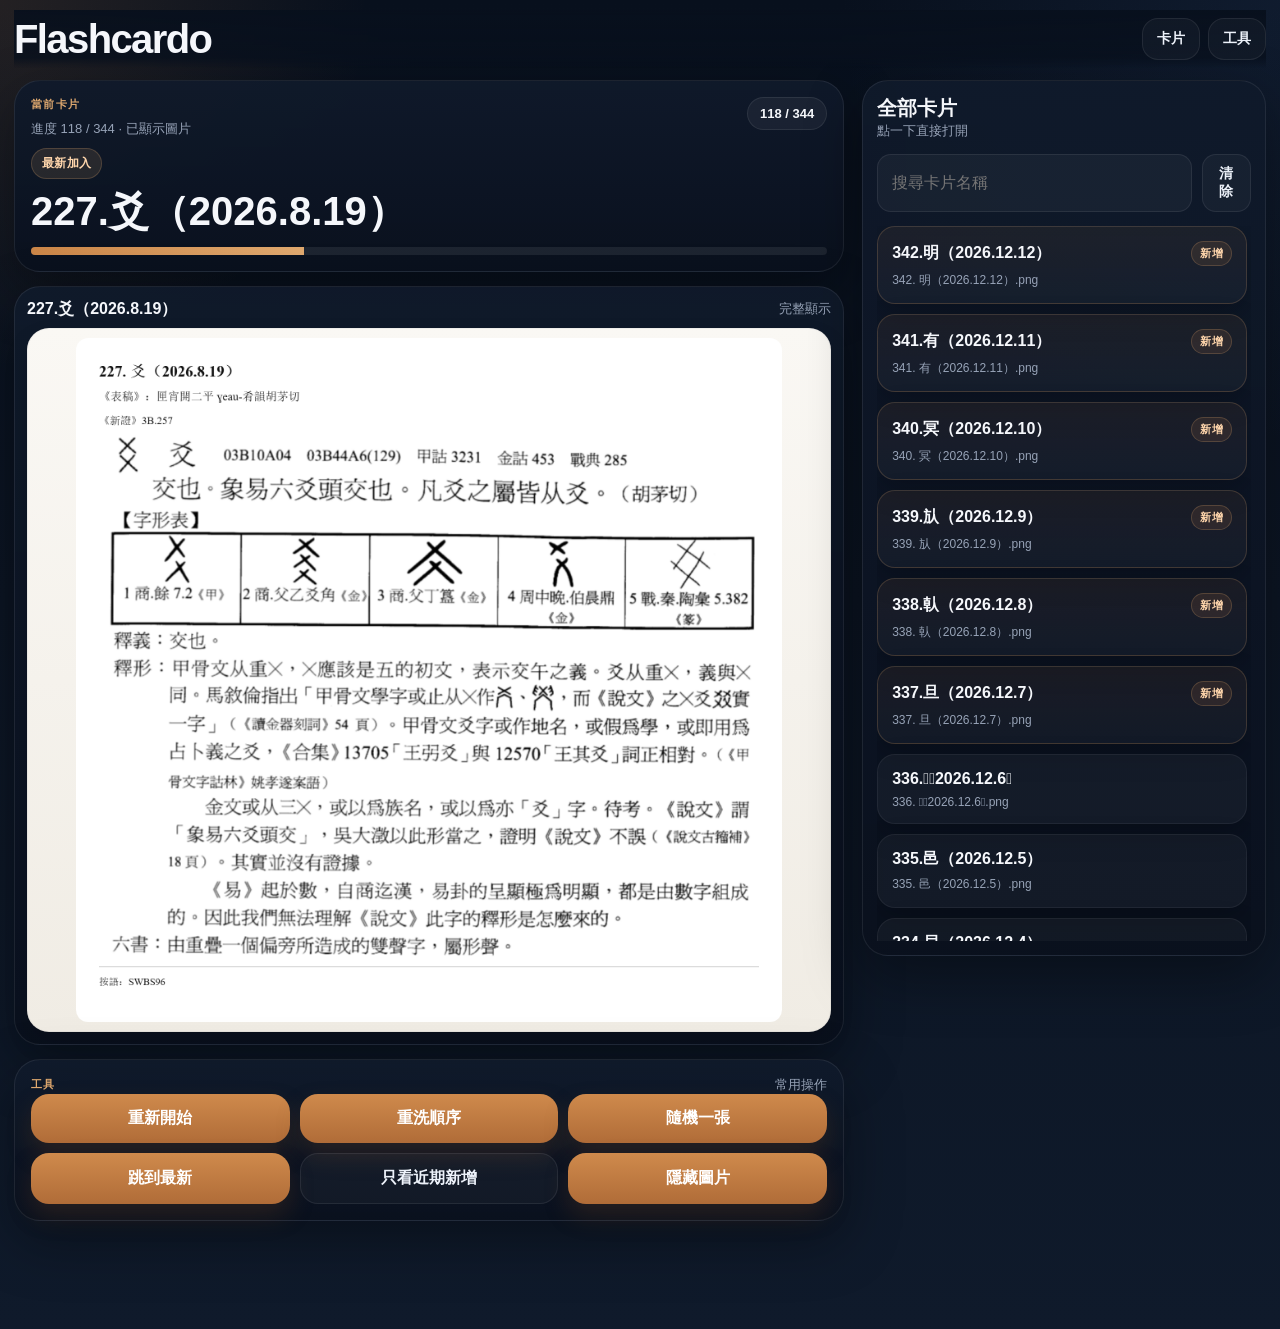
==== commit f566ecca: "Auto update cards from images" ====
--- a/index.html
+++ b/index.html
@@ -95,7 +95,7 @@
     </nav>
   </div>
 
-  <script>window.__FLASHCARDO_CARDS__ = [{"id": 341, "name": "341. 有（2026.12.11）.png", "title": "341.有（2026.12.11）", "src": "images/341.%20%E6%9C%89%EF%BC%882026.12.11%EF%BC%89.png"}, {"id": 340, "name": "340. 冥（2026.12.10）.png", "title": "340.冥（2026.12.10）", "src": "images/340.%20%E5%86%A5%EF%BC%882026.12.10%EF%BC%89.png"}, {"id": 339, "name": "339. 㫃（2026.12.9）.png", "title": "339.㫃（2026.12.9）", "src": "images/339.%20%E3%AB%83%EF%BC%882026.12.9%EF%BC%89.png"}, {"id": 338, "name": "338. 倝（2026.12.8）.png", "title": "338.倝（2026.12.8）", "src": "images/338.%20%E5%80%9D%EF%BC%882026.12.8%EF%BC%89.png"}, {"id": 337, "name": "337. 旦（2026.12.7）.png", "title": "337.旦（2026.12.7）", "src": "images/337.%20%E6%97%A6%EF%BC%882026.12.7%EF%BC%89.png"}, {"id": 336, "name": "336. 𨛜（2026.12.6）.png", "title": "336.𨛜（2026.12.6）", "src": "images/336.%20%F0%A8%9B%9C%EF%BC%882026.12.6%EF%BC%89.png"}, {"id": 335, "name": "335. 邑（2026.12.5）.png", "title": "335.邑（2026.12.5）", "src": "images/335.%20%E9%82%91%EF%BC%882026.12.5%EF%BC%89.png"}, {"id": 334, "name": "334. 貝（2026.12.4）.png", "title": "334.貝（2026.12.4）", "src": "images/334.%20%E8%B2%9D%EF%BC%882026.12.4%EF%BC%89.png"}, {"id": 333, "name": "333. 員（2026.12.3）.png", "title": "333.員（2026.12.3）", "src": "images/333.%20%E5%93%A1%EF%BC%882026.12.3%EF%BC%89.png"}, {"id": 332, "name": "332. 囗（2026.12.2）.png", "title": "332.囗（2026.12.2）", "src": "images/332.%20%E5%9B%97%EF%BC%882026.12.2%EF%BC%89.png"}, {"id": 331, "name": "331. 㯻（2026.12.1）.png", "title": "331.㯻（2026.12.1）", "src": "images/331.%20%E3%AF%BB%EF%BC%882026.12.1%EF%BC%89.png"}, {"id": 330, "name": "330. 束（2026.11.30）.png", "title": "330.束（2026.11.30）", "src": "images/330.%20%E6%9D%9F%EF%BC%882026.11.30%EF%BC%89.png"}, {"id": 329, "name": "329. 桼（2026.11.29）.png", "title": "329.桼（2026.11.29）", "src": "images/329.%20%E6%A1%BC%EF%BC%882026.11.29%EF%BC%89.png"}, {"id": 328, "name": "328. 巢（2026.11.28）.png", "title": "328.巢（2026.11.28）", "src": "images/328.%20%E5%B7%A2%EF%BC%882026.11.28%EF%BC%89.png"}, {"id": 327, "name": "327. 稽（2026.11.27）.png", "title": "327.稽（2026.11.27）", "src": "images/327.%20%E7%A8%BD%EF%BC%882026.11.27%EF%BC%89.png"}, {"id": 326, "name": "326. 𥝌（2026.11.26）.png", "title": "326.𥝌（2026.11.26）", "src": "images/326.%20%F0%A5%9D%8C%EF%BC%882026.11.26%EF%BC%89.png"}, {"id": 325, "name": "325. 華（2026.11.25）.png", "title": "325.華（2026.11.25）", "src": "images/325.%20%E8%8F%AF%EF%BC%882026.11.25%EF%BC%89.png"}, {"id": 324, "name": "324. 𠌶（2026.11.24）.png", "title": "324.𠌶（2026.11.24）", "src": "images/324.%20%F0%A0%8C%B6%EF%BC%882026.11.24%EF%BC%89.png"}, {"id": 323, "name": "323. 𠂹（2026.11.23）.png", "title": "323.𠂹（2026.11.23）", "src": "images/323.%20%F0%A0%82%B9%EF%BC%882026.11.23%EF%BC%89.png"}, {"id": 322, "name": "322. 乇（2026.11.22）.png", "title": "322.乇（2026.11.22）", "src": "images/322.%20%E4%B9%87%EF%BC%882026.11.22%EF%BC%89.png"}, {"id": 321, "name": "321. 生（2026.11.21）.png", "title": "321.生（2026.11.21）", "src": "images/321.%20%E7%94%9F%EF%BC%882026.11.21%EF%BC%89.png"}, {"id": 320, "name": "320. 𣎵（2026.11.20）.png", "title": "320.𣎵（2026.11.20）", "src": "images/320.%20%F0%A3%8E%B5%EF%BC%882026.11.20%EF%BC%89.png"}, {"id": 319, "name": "319. 出（2026.11.19）.png", "title": "319.出（2026.11.19）", "src": "images/319.%20%E5%87%BA%EF%BC%882026.11.19%EF%BC%89.png"}, {"id": 318, "name": "318. 帀（2026.11.18）.png", "title": "318.帀（2026.11.18）", "src": "images/318.%20%E5%B8%80%EF%BC%882026.11.18%EF%BC%89.png"}, {"id": 317, "name": "317. 叒（2026.11.17）.png", "title": "317.叒（2026.11.17）", "src": "images/317.%20%E5%8F%92%EF%BC%882026.11.17%EF%BC%89.png"}, {"id": 316, "name": "316. 才（2026.11.16）.png", "title": "316.才（2026.11.16）", "src": "images/316.%20%E6%89%8D%EF%BC%882026.11.16%EF%BC%89.png"}, {"id": 315, "name": "315. 林（2026.11.15）.png", "title": "315.林（2026.11.15）", "src": "images/315.%20%E6%9E%97%EF%BC%882026.11.15%EF%BC%89.png"}, {"id": 314, "name": "314. 東（2026.11.14）.png", "title": "314.東（2026.11.14）", "src": "images/314.%20%E6%9D%B1%EF%BC%882026.11.14%EF%BC%89.png"}, {"id": 313, "name": "313. 桀（2026.11.13）.png", "title": "313.桀（2026.11.13）", "src": "images/313.%20%E6%A1%80%EF%BC%882026.11.13%EF%BC%89.png"}, {"id": 312, "name": "312. 久（2026.11.12）.png", "title": "312.久（2026.11.12）", "src": "images/312.%20%E4%B9%85%EF%BC%882026.11.12%EF%BC%89.png"}, {"id": 311, "name": "311. 夂（2026.11.11）.png", "title": "311.夂（2026.11.11）", "src": "images/311.%20%E5%A4%82%EF%BC%882026.11.11%EF%BC%89.png"}, {"id": 310, "name": "310. 弟（2026.11.10）.png", "title": "310.弟（2026.11.10）", "src": "images/310.%20%E5%BC%9F%EF%BC%882026.11.10%EF%BC%89.png"}, {"id": 309, "name": "309. 韋（2026.11.9）.png", "title": "309.韋（2026.11.9）", "src": "images/309.%20%E9%9F%8B%EF%BC%882026.11.9%EF%BC%89.png"}, {"id": 308, "name": "308. 舜（2026.11.8）.png", "title": "308.舜（2026.11.8）", "src": "images/308.%20%E8%88%9C%EF%BC%882026.11.8%EF%BC%89.png"}, {"id": 307, "name": "307. 舛（2026.11.7）.png", "title": "307.舛（2026.11.7）", "src": "images/307.%20%E8%88%9B%EF%BC%882026.11.7%EF%BC%89.png"}, {"id": 306, "name": "306. 夊（2026.11.6）.png", "title": "306.夊（2026.11.6）", "src": "images/306.%20%E5%A4%8A%EF%BC%882026.11.6%EF%BC%89.png"}, {"id": 305, "name": "305. 麥（2026.11.5）.png", "title": "305.麥（2026.11.5）", "src": "images/305.%20%E9%BA%A5%EF%BC%882026.11.5%EF%BC%89.png"}, {"id": 304, "name": "304. 嗇（2026.11.4）.png", "title": "304.嗇（2026.11.4）", "src": "images/304.%20%E5%97%87%EF%BC%882026.11.4%EF%BC%89.png"}, {"id": 303, "name": "303. 㐭（2026.11.3）.png", "title": "303.㐭（2026.11.3）", "src": "images/303.%20%E3%90%AD%EF%BC%882026.11.3%EF%BC%89.png"}, {"id": 302, "name": "302. 畗（2026.11.2）.png", "title": "302.畗（2026.11.2）", "src": "images/302.%20%E7%95%97%EF%BC%882026.11.2%EF%BC%89.png"}, {"id": 301, "name": "301. 㫗（2026.11.1）.png", "title": "301.㫗（2026.11.1）", "src": "images/301.%20%E3%AB%97%EF%BC%882026.11.1%EF%BC%89.png"}, {"id": 300, "name": "300. 亯（2026.10.31）.png", "title": "300.亯（2026.10.31）", "src": "images/300.%20%E4%BA%AF%EF%BC%882026.10.31%EF%BC%89.png"}, {"id": 299, "name": "299. 京（2026.10.30）.png", "title": "299.京（2026.10.30）", "src": "images/299.%20%E4%BA%AC%EF%BC%882026.10.30%EF%BC%89.png"}, {"id": 298, "name": "298. 𩫖（2026.10.29）.png", "title": "298.𩫖（2026.10.29）", "src": "images/298.%20%F0%A9%AB%96%EF%BC%882026.10.29%EF%BC%89.png"}, {"id": 297, "name": "297. 冂（2026.10.28）.png", "title": "297.冂（2026.10.28）", "src": "images/297.%20%E5%86%82%EF%BC%882026.10.28%EF%BC%89.png"}, {"id": 296, "name": "296. 高（2026.10.27）.png", "title": "296.高（2026.10.27）", "src": "images/296.%20%E9%AB%98%EF%BC%882026.10.27%EF%BC%89.png"}, {"id": 295, "name": "295. 矢（2026.10.26）.png", "title": "295.矢（2026.10.26）", "src": "images/295.%20%E7%9F%A2%EF%BC%882026.10.26%EF%BC%89.png"}, {"id": 294, "name": "294. 缶（2026.10.25）.png", "title": "294.缶（2026.10.25）", "src": "images/294.%20%E7%BC%B6%EF%BC%882026.10.25%EF%BC%89.png"}, {"id": 293, "name": "293. 入（2026.10.24）.png", "title": "293.入（2026.10.24）", "src": "images/293.%20%E5%85%A5%EF%BC%882026.10.24%EF%BC%89.png"}, {"id": 292, "name": "292. 倉（2026.10.23）.png", "title": "292.倉（2026.10.23）", "src": "images/292.%20%E5%80%89%EF%BC%882026.10.23%EF%BC%89.png"}, {"id": 291, "name": "291. 會（2026.10.22）.png", "title": "291.會（2026.10.22）", "src": "images/291.%20%E6%9C%83%EF%BC%882026.10.22%EF%BC%89.png"}, {"id": 290, "name": "290. 亼（2026.10.21）.png", "title": "290.亼（2026.10.21）", "src": "images/290.%20%E4%BA%BC%EF%BC%882026.10.21%EF%BC%89.png"}, {"id": 289, "name": "289. 鬯（2026.10.20）.png", "title": "289.鬯（2026.10.20）", "src": "images/289.%20%E9%AC%AF%EF%BC%882026.10.20%EF%BC%89.png"}, {"id": 288, "name": "288. 皀（2026.10.19）.png", "title": "288.皀（2026.10.19）", "src": "images/288.%20%E7%9A%80%EF%BC%882026.10.19%EF%BC%89.png"}, {"id": 287, "name": "287. 井（2026.10.18）.png", "title": "287.井（2026.10.18）", "src": "images/287.%20%E4%BA%95%EF%BC%882026.10.18%EF%BC%89.png"}, {"id": 286, "name": "286. 丹（2026.10.17）.png", "title": "286.丹（2026.10.17）", "src": "images/286.%20%E4%B8%B9%EF%BC%882026.10.17%EF%BC%89.png"}, {"id": 285, "name": "285. 丶（2026.10.16）.png", "title": "285.丶（2026.10.16）", "src": "images/285.%20%E4%B8%B6%EF%BC%882026.10.16%EF%BC%89.png"}, {"id": 284, "name": "284. 去（2026.10.15）.png", "title": "284.去（2026.10.15）", "src": "images/284.%20%E5%8E%BB%EF%BC%882026.10.15%EF%BC%89.png"}, {"id": 283, "name": "283. 𠙴（2026.10.14）.png", "title": "283.𠙴（2026.10.14）", "src": "images/283.%20%F0%A0%99%B4%EF%BC%882026.10.14%EF%BC%89.png"}, {"id": 282, "name": "282. 皿（2026.10.13）.png", "title": "282.皿（2026.10.13）", "src": "images/282.%20%E7%9A%BF%EF%BC%882026.10.13%EF%BC%89.png"}, {"id": 281, "name": "281. 虤（2026.10.12）.png", "title": "281.虤（2026.10.12）", "src": "images/281.%20%E8%99%A4%EF%BC%882026.10.12%EF%BC%89.png"}, {"id": 280, "name": "280. 虎（2026.10.11）.png", "title": "280.虎（2026.10.11）", "src": "images/280.%20%E8%99%8E%EF%BC%882026.10.11%EF%BC%89.png"}, {"id": 279, "name": "279. 虍（2026.10.10）.png", "title": "279.虍（2026.10.10）", "src": "images/279.%20%E8%99%8D%EF%BC%882026.10.10%EF%BC%89.png"}, {"id": 278, "name": "278. 䖒（2026.10.9）.png", "title": "278.䖒（2026.10.9）", "src": "images/278.%20%E4%96%92%EF%BC%882026.10.9%EF%BC%89.png"}, {"id": 277, "name": "277. 豐（2026.10.8）.png", "title": "277.豐（2026.10.8）", "src": "images/277.%20%E8%B1%90%EF%BC%882026.10.8%EF%BC%89.png"}, {"id": 276, "name": "276. 豊（2026.10.7）.png", "title": "276.豊（2026.10.7）", "src": "images/276.%20%E8%B1%8A%EF%BC%882026.10.7%EF%BC%89.png"}, {"id": 275, "name": "275. 豆（2026.10.6）.png", "title": "275.豆（2026.10.6）", "src": "images/275.%20%E8%B1%86%EF%BC%882026.10.6%EF%BC%89.png"}, {"id": 274, "name": "274. 鼓（2026.10.5）.png", "title": "274.鼓（2026.10.5）", "src": "images/274.%20%E9%BC%93%EF%BC%882026.10.5%EF%BC%89.png"}, {"id": 273, "name": "273. 壴（2026.10.4）.png", "title": "273.壴（2026.10.4）", "src": "images/273.%20%E5%A3%B4%EF%BC%882026.10.4%EF%BC%89.png"}, {"id": 272, "name": "272. 喜（2026.10.3）.png", "title": "272.喜（2026.10.3）", "src": "images/272.%20%E5%96%9C%EF%BC%882026.10.3%EF%BC%89.png"}, {"id": 271, "name": "271. 旨（2026.10.2）.png", "title": "271.旨（2026.10.2）", "src": "images/271.%20%E6%97%A8%EF%BC%882026.10.2%EF%BC%89.png"}, {"id": 270, "name": "270. 号（2026.10.1）.png", "title": "270.号（2026.10.1）", "src": "images/270.%20%E5%8F%B7%EF%BC%882026.10.1%EF%BC%89.png"}, {"id": 269, "name": "269. 丂（2026.9.30）.png", "title": "269.丂（2026.9.30）", "src": "images/269.%20%E4%B8%82%EF%BC%882026.9.30%EF%BC%89.png"}, {"id": 268, "name": "268. 甘（2026.9.29）.png", "title": "268.甘（2026.9.29）", "src": "images/268.%20%E7%94%98%EF%BC%882026.9.29%EF%BC%89.png"}, {"id": 267, "name": "267. 巫（2026.9.28）.png", "title": "267.巫（2026.9.28）", "src": "images/267.%20%E5%B7%AB%EF%BC%882026.9.28%EF%BC%89.png"}, {"id": 266, "name": "266. 㠭（2026.9.27）.png", "title": "266.㠭（2026.9.27）", "src": "images/266.%20%E3%A0%AD%EF%BC%882026.9.27%EF%BC%89.png"}, {"id": 265, "name": "265. 工（2026.9.26）.png", "title": "265.工（2026.9.26）", "src": "images/265.%20%E5%B7%A5%EF%BC%882026.9.26%EF%BC%89.png"}, {"id": 264, "name": "264. 左（2026.9.25）.png", "title": "264.左（2026.9.25）", "src": "images/264.%20%E5%B7%A6%EF%BC%882026.9.25%EF%BC%89.png"}, {"id": 263, "name": "263. 丌（2026.9.24）.png", "title": "263.丌（2026.9.24）", "src": "images/263.%20%E4%B8%8C%EF%BC%882026.9.24%EF%BC%89.png"}, {"id": 262, "name": "262. 竹（2026.9.23）.png", "title": "262.竹（2026.9.23）", "src": "images/262.%20%E7%AB%B9%EF%BC%882026.9.23%EF%BC%89.png"}, {"id": 261, "name": "261. 耒（2026.9.22）.png", "title": "261.耒（2026.9.22）", "src": "images/261.%20%E8%80%92%EF%BC%882026.9.22%EF%BC%89.png"}, {"id": 260, "name": "260. 丯（2026.9.21）.png", "title": "260.丯（2026.9.21）", "src": "images/260.%20%E4%B8%AF%EF%BC%882026.9.21%EF%BC%89.png"}, {"id": 259, "name": "259. 𠛉（2026.9.20）.png", "title": "259.𠛉（2026.9.20）", "src": "images/259.%20%F0%A0%9B%89%EF%BC%882026.9.20%EF%BC%89.png"}, {"id": 258, "name": "258. 刃（2026.9.19）.png", "title": "258.刃（2026.9.19）", "src": "images/258.%20%E5%88%83%EF%BC%882026.9.19%EF%BC%89.png"}, {"id": 257, "name": "257. 刀（2026.9.18）.png", "title": "257.刀（2026.9.18）", "src": "images/257.%20%E5%88%80%EF%BC%882026.9.18%EF%BC%89.png"}, {"id": 256, "name": "256. 筋（2026.9.17）.png", "title": "256.筋（2026.9.17）", "src": "images/256.%20%E7%AD%8B%EF%BC%882026.9.17%EF%BC%89.png"}, {"id": 255, "name": "255. 歺（2026.9.16）.png", "title": "255.歺（2026.9.16）", "src": "images/255.%20%E6%AD%BA%EF%BC%882026.9.16%EF%BC%89.png"}, {"id": 254, "name": "254. 𣦼（2026.9.15）.png", "title": "254.𣦼（2026.9.15）", "src": "images/254.%20%F0%A3%A6%BC%EF%BC%882026.9.15%EF%BC%89.png"}, {"id": 253, "name": "253. 𠬪（2026.9.14）.png", "title": "253.𠬪（2026.9.14）", "src": "images/253.%20%F0%A0%AC%AA%EF%BC%882026.9.14%EF%BC%89.png"}, {"id": 252, "name": "252. 予（2026.9.13）.png", "title": "252.予（2026.9.13）", "src": "images/252.%20%E4%BA%88%EF%BC%882026.9.13%EF%BC%89.png"}, {"id": 251, "name": "251. 放（2026.9.12）.png", "title": "251.放（2026.9.12）", "src": "images/251.%20%E6%94%BE%EF%BC%882026.9.12%EF%BC%89.png"}, {"id": 250, "name": "250. 玄（2026.9.11）.png", "title": "250.玄（2026.9.11）", "src": "images/250.%20%E7%8E%84%EF%BC%882026.9.11%EF%BC%89.png"}, {"id": 249, "name": "249. 叀（2026.9.10）.png", "title": "249.叀（2026.9.10）", "src": "images/249.%20%E5%8F%80%EF%BC%882026.9.10%EF%BC%89.png"}, {"id": 248, "name": "248. 𢆶（2026.9.9）.png", "title": "248.𢆶（2026.9.9）", "src": "images/248.%20%F0%A2%86%B6%EF%BC%882026.9.9%EF%BC%89.png"}, {"id": 247, "name": "247. 幺（2026.9.8）.png", "title": "247.幺（2026.9.8）", "src": "images/247.%20%E5%B9%BA%EF%BC%882026.9.8%EF%BC%89.png"}, {"id": 246, "name": "246. 冓（2026.9.7）.png", "title": "246.冓（2026.9.7）", "src": "images/246.%20%E5%86%93%EF%BC%882026.9.7%EF%BC%89.png"}, {"id": 245, "name": "245. 𠦒（2026.9.6）.png", "title": "245.𠦒（2026.9.6）", "src": "images/245.%20%F0%A0%A6%92%EF%BC%882026.9.6%EF%BC%89.png"}, {"id": 244, "name": "244. 雥（2026.9.5）.png", "title": "244.雥（2026.9.5）", "src": "images/244.%20%E9%9B%A5%EF%BC%882026.9.5%EF%BC%89.png"}, {"id": 243, "name": "243. 雔（2026.9.4）.png", "title": "243.雔（2026.9.4）", "src": "images/243.%20%E9%9B%94%EF%BC%882026.9.4%EF%BC%89.png"}, {"id": 242, "name": "242. 瞿（2026.9.3）.png", "title": "242.瞿（2026.9.3）", "src": "images/242.%20%E7%9E%BF%EF%BC%882026.9.3%EF%BC%89.png"}, {"id": 241, "name": "241. 羴（2026.9.2）.png", "title": "241.羴（2026.9.2）", "src": "images/241.%20%E7%BE%B4%EF%BC%882026.9.2%EF%BC%89.png"}, {"id": 240, "name": "240. 羊（2026.9.1）.png", "title": "240.羊（2026.9.1）", "src": "images/240.%20%E7%BE%8A%EF%BC%882026.9.1%EF%BC%89.png"}, {"id": 239, "name": "239. 苜（2026.8.31）.png", "title": "239.苜（2026.8.31）", "src": "images/239.%20%E8%8B%9C%EF%BC%882026.8.31%EF%BC%89.png"}, {"id": 238, "name": "238. 𦫳（2026.8.30）.png", "title": "238.𦫳（2026.8.30）", "src": "images/238.%20%F0%A6%AB%B3%EF%BC%882026.8.30%EF%BC%89.png"}, {"id": 237, "name": "237. 萑（2026.8.29）.png", "title": "237.萑（2026.8.29）", "src": "images/237.%20%E8%90%91%EF%BC%882026.8.29%EF%BC%89.png"}, {"id": 236, "name": "236. 奞（2026.8.28）.png", "title": "236.奞（2026.8.28）", "src": "images/236.%20%E5%A5%9E%EF%BC%882026.8.28%EF%BC%89.png"}, {"id": 235, "name": "235. 習（2026.8.27）.png", "title": "235.習（2026.8.27）", "src": "images/235.%20%E7%BF%92%EF%BC%882026.8.27%EF%BC%89.png"}, {"id": 234, "name": "234. 皕（2026.8.26）.png", "title": "234.皕（2026.8.26）", "src": "images/234.%20%E7%9A%95%EF%BC%882026.8.26%EF%BC%89.png"}, {"id": 233, "name": "233. 盾（2026.8.25）.png", "title": "233.盾（2026.8.25）", "src": "images/233.%20%E7%9B%BE%EF%BC%882026.8.25%EF%BC%89.png"}, {"id": 232, "name": "232. 眉（2026.8.24）.png", "title": "232.眉（2026.8.24）", "src": "images/232.%20%E7%9C%89%EF%BC%882026.8.24%EF%BC%89.png"}, {"id": 342, "name": "232. 眉（2026.8.23）.png", "title": "232.眉（2026.8.23）", "src": "images/232.%20%E7%9C%89%EF%BC%882026.8.23%EF%BC%89.png"}, {"id": 231, "name": "231. 䀠（2026.8.23）.png", "title": "231.䀠（2026.8.23）", "src": "images/231.%20%E4%80%A0%EF%BC%882026.8.23%EF%BC%89.png"}, {"id": 230, "name": "230. 𥄎（2026.8.22）.png", "title": "230.𥄎（2026.8.22）", "src": "images/230.%20%F0%A5%84%8E%EF%BC%882026.8.22%EF%BC%89.png"}, {"id": 229, "name": "229. 㸚（2026.8.21）.png", "title": "229.㸚（2026.8.21）", "src": "images/229.%20%E3%B8%9A%EF%BC%882026.8.21%EF%BC%89.png"}, {"id": 228, "name": "228. 爻（2026.8.20）.png", "title": "228.爻（2026.8.20）", "src": "images/228.%20%E7%88%BB%EF%BC%882026.8.20%EF%BC%89.png"}, {"id": 227, "name": "227. 用（2026.8.19）.png", "title": "227.用（2026.8.19）", "src": "images/227.%20%E7%94%A8%EF%BC%882026.8.19%EF%BC%89.png"}, {"id": 343, "name": "227. 爻（2026.8.19）.png", "title": "227.爻（2026.8.19）", "src": "images/227.%20%E7%88%BB%EF%BC%882026.8.19%EF%BC%89.png"}, {"id": 226, "name": "226. 卜（2026.8.18）.png", "title": "226.卜（2026.8.18）", "src": "images/226.%20%E5%8D%9C%EF%BC%882026.8.18%EF%BC%89.png"}, {"id": 225, "name": "225. 教（2026.8.17）.png", "title": "225.教（2026.8.17）", "src": "images/225.%20%E6%95%99%EF%BC%882026.8.17%EF%BC%89.png"}, {"id": 224, "name": "224. 攴（2026.8.16）.png", "title": "224.攴（2026.8.16）", "src": "images/224.%20%E6%94%B4%EF%BC%882026.8.16%EF%BC%89.png"}, {"id": 223, "name": "223. 㼱（2026.8.15）.png", "title": "223.㼱（2026.8.15）", "src": "images/223.%20%E3%BC%B1%EF%BC%882026.8.15%EF%BC%89.png"}, {"id": 222, "name": "222. 寸（2026.8.14）.png", "title": "222.寸（2026.8.14）", "src": "images/222.%20%E5%AF%B8%EF%BC%882026.8.14%EF%BC%89.png"}, {"id": 221, "name": "221. 几（2026.8.13）.png", "title": "221.几（2026.8.13）", "src": "images/221.%20%E5%87%A0%EF%BC%882026.8.13%EF%BC%89.png"}, {"id": 220, "name": "220. 殳（2026.8.12）.png", "title": "220.殳（2026.8.12）", "src": "images/220.%20%E6%AE%B3%EF%BC%882026.8.12%EF%BC%89.png"}, {"id": 219, "name": "219. 臣（2026.8.11）.png", "title": "219.臣（2026.8.11）", "src": "images/219.%20%E8%87%A3%EF%BC%882026.8.11%EF%BC%89.png"}, {"id": 218, "name": "218. 臤（2026.8.10）.png", "title": "218.臤（2026.8.10）", "src": "images/218.%20%E8%87%A4%EF%BC%882026.8.10%EF%BC%89.png"}, {"id": 217, "name": "217. 隶（2026.8.9）.png", "title": "217.隶（2026.8.9）", "src": "images/217.%20%E9%9A%B6%EF%BC%882026.8.9%EF%BC%89.png"}, {"id": 216, "name": "216. 畫（2026.8.8）.png", "title": "216.畫（2026.8.8）", "src": "images/216.%20%E7%95%AB%EF%BC%882026.8.8%EF%BC%89.png"}, {"id": 215, "name": "215. 𦘒（2026.8.7）.png", "title": "215.𦘒（2026.8.7）", "src": "images/215.%20%F0%A6%98%92%EF%BC%882026.8.7%EF%BC%89.png"}, {"id": 214, "name": "214. 支（2026.8.6）.png", "title": "214.支（2026.8.6）", "src": "images/214.%20%E6%94%AF%EF%BC%882026.8.6%EF%BC%89.png"}, {"id": 213, "name": "213. 史（2026.8.5）.png", "title": "213.史（2026.8.5）", "src": "images/213.%20%E5%8F%B2%EF%BC%882026.8.5%EF%BC%89.png"}, {"id": 212, "name": "212. （2026.8.4）.png", "title": "212.（2026.8.4）", "src": "images/212.%20%EE%A0%96%EF%BC%882026.8.4%EF%BC%89.png"}, {"id": 211, "name": "211. 鬥（2026.8.3）.png", "title": "211.鬥（2026.8.3）", "src": "images/211.%20%E9%AC%A5%EF%BC%882026.8.3%EF%BC%89.png"}, {"id": 210, "name": "210. 丮（2026.8.2）.png", "title": "210.丮（2026.8.2）", "src": "images/210.%20%E4%B8%AE%EF%BC%882026.8.2%EF%BC%89.png"}, {"id": 209, "name": "209. 䰜（2026.8.1）.png", "title": "209.䰜（2026.8.1）", "src": "images/209.%20%E4%B0%9C%EF%BC%882026.8.1%EF%BC%89.png"}, {"id": 208, "name": "208. 鬲（2026.7.31）.png", "title": "208.鬲（2026.7.31）", "src": "images/208.%20%E9%AC%B2%EF%BC%882026.7.31%EF%BC%89.png"}, {"id": 207, "name": "207. 爨（2026.7.30）.png", "title": "207.爨（2026.7.30）", "src": "images/207.%20%E7%88%A8%EF%BC%882026.7.30%EF%BC%89.png"}, {"id": 206, "name": "206. 晨（2026.7.29）.png", "title": "206.晨（2026.7.29）", "src": "images/206.%20%E6%99%A8%EF%BC%882026.7.29%EF%BC%89.png"}, {"id": 205, "name": "205. 𦥑（2026.7.28）.png", "title": "205.𦥑（2026.7.28）", "src": "images/205.%20%F0%A6%A5%91%EF%BC%882026.7.28%EF%BC%89.png"}, {"id": 204, "name": "204. 舁（2026.7.27）.png", "title": "204.舁（2026.7.27）", "src": "images/204.%20%E8%88%81%EF%BC%882026.7.27%EF%BC%89.png"}, {"id": 203, "name": "203. 異（2026.7.26）.png", "title": "203.異（2026.7.26）", "src": "images/203.%20%E7%95%B0%EF%BC%882026.7.26%EF%BC%89.png"}, {"id": 202, "name": "202. 共（2026.7.25）.png", "title": "202.共（2026.7.25）", "src": "images/202.%20%E5%85%B1%EF%BC%882026.7.25%EF%BC%89.png"}, {"id": 201, "name": "201. 癶（2026.7.24）.png", "title": "201.癶（2026.7.24）", "src": "images/201.%20%E7%99%B6%EF%BC%882026.7.24%EF%BC%89.png"}, {"id": 200, "name": "200. 廾（2026.7.23）.png", "title": "200.廾（2026.7.23）", "src": "images/200.%20%E5%BB%BE%EF%BC%882026.7.23%EF%BC%89.png"}, {"id": 199, "name": "199. 菐（2026.7.22）.png", "title": "199.菐（2026.7.22）", "src": "images/199.%20%E8%8F%90%EF%BC%882026.7.22%EF%BC%89.png"}, {"id": 198, "name": "198. 丵（2026.7.21）.png", "title": "198.丵（2026.7.21）", "src": "images/198.%20%E4%B8%B5%EF%BC%882026.7.21%EF%BC%89.png"}, {"id": 197, "name": "197. 䇂（2026.7.20）.png", "title": "197.䇂（2026.7.20）", "src": "images/197.%20%E4%87%82%EF%BC%882026.7.20%EF%BC%89.png"}, {"id": 196, "name": "196. 音（2026.7.19）.png", "title": "196.音（2026.7.19）", "src": "images/196.%20%E9%9F%B3%EF%BC%882026.7.19%EF%BC%89.png"}, {"id": 195, "name": "195. 誩（2026.7.18）.png", "title": "195.誩（2026.7.18）", "src": "images/195.%20%E8%AA%A9%EF%BC%882026.7.18%EF%BC%89.png"}, {"id": 194, "name": "194. 言（2026.7.17）.png", "title": "194.言（2026.7.17）", "src": "images/194.%20%E8%A8%80%EF%BC%882026.7.17%EF%BC%89.png"}, {"id": 193, "name": "193. 卅（2026.7.16）.png", "title": "193.卅（2026.7.16）", "src": "images/193.%20%E5%8D%85%EF%BC%882026.7.16%EF%BC%89.png"}, {"id": 192, "name": "192. 十（2026.7.15）.png", "title": "192.十（2026.7.15）", "src": "images/192.%20%E5%8D%81%EF%BC%882026.7.15%EF%BC%89.png"}, {"id": 191, "name": "191. 古（2026.7.14）.png", "title": "191.古（2026.7.14）", "src": "images/191.%20%E5%8F%A4%EF%BC%882026.7.14%EF%BC%89.png"}, {"id": 190, "name": "190. 丩（2026.7.13）.png", "title": "190.丩（2026.7.13）", "src": "images/190.%20%E4%B8%A9%EF%BC%882026.7.13%EF%BC%89.png"}, {"id": 189, "name": "189. 句（2026.7.12）.png", "title": "189.句（2026.7.12）", "src": "images/189.%20%E5%8F%A5%EF%BC%882026.7.12%EF%BC%89.png"}, {"id": 188, "name": "188. 㕯（2026.7.11）.png", "title": "188.㕯（2026.7.11）", "src": "images/188.%20%E3%95%AF%EF%BC%882026.7.11%EF%BC%89.png"}, {"id": 187, "name": "187. 𧮫（2026.7.10）.png", "title": "187.𧮫（2026.7.10）", "src": "images/187.%20%F0%A7%AE%AB%EF%BC%882026.7.10%EF%BC%89.png"}, {"id": 186, "name": "186. 干（2026.7.9）.png", "title": "186.干（2026.7.9）", "src": "images/186.%20%E5%B9%B2%EF%BC%882026.7.9%EF%BC%89.png"}, {"id": 185, "name": "185. 㗊（2026.7.8）.png", "title": "185.㗊（2026.7.8）", "src": "images/185.%20%E3%97%8A%EF%BC%882026.7.8%EF%BC%89.png"}, {"id": 184, "name": "184. 冊（2026.7.7）.png", "title": "184.冊（2026.7.7）", "src": "images/184.%20%E5%86%8A%EF%BC%882026.7.7%EF%BC%89.png"}, {"id": 183, "name": "183. 龠（2026.7.6）.png", "title": "183.龠（2026.7.6）", "src": "images/183.%20%E9%BE%A0%EF%BC%882026.7.6%EF%BC%89.png"}, {"id": 182, "name": "182. 品（2026.7.5）.png", "title": "182.品（2026.7.5）", "src": "images/182.%20%E5%93%81%EF%BC%882026.7.5%EF%BC%89.png"}, {"id": 181, "name": "181. 㢟（2026.7.4）.png", "title": "181.㢟（2026.7.4）", "src": "images/181.%20%E3%A2%9F%EF%BC%882026.7.4%EF%BC%89.png"}, {"id": 180, "name": "180. 廴（2026.7.3）.png", "title": "180.廴（2026.7.3）", "src": "images/180.%20%E5%BB%B4%EF%BC%882026.7.3%EF%BC%89.png"}, {"id": 179, "name": "179. 彳（2026.7.2）.png", "title": "179.彳（2026.7.2）", "src": "images/179.%20%E5%BD%B3%EF%BC%882026.7.2%EF%BC%89.png"}, {"id": 178, "name": "178. 辵（2026.7.1）.png", "title": "178.辵（2026.7.1）", "src": "images/178.%20%E8%BE%B5%EF%BC%882026.7.1%EF%BC%89.png"}, {"id": 177, "name": "177. 是（2026.6.30）.png", "title": "177.是（2026.6.30）", "src": "images/177.%20%E6%98%AF%EF%BC%882026.6.30%EF%BC%89.png"}, {"id": 176, "name": "176. 正（2026.6.29）.png", "title": "176.正（2026.6.29）", "src": "images/176.%20%E6%AD%A3%EF%BC%882026.6.29%EF%BC%89.png"}, {"id": 175, "name": "175. 步（2026.6.28）.png", "title": "175.步（2026.6.28）", "src": "images/175.%20%E6%AD%A5%EF%BC%882026.6.28%EF%BC%89.png"}, {"id": 174, "name": "174. 癶（2026.6.27）.png", "title": "174.癶（2026.6.27）", "src": "images/174.%20%E7%99%B6%EF%BC%882026.6.27%EF%BC%89.png"}, {"id": 173, "name": "173. 走（2026.6.26）.png", "title": "173.走（2026.6.26）", "src": "images/173.%20%E8%B5%B0%EF%BC%882026.6.26%EF%BC%89.png"}, {"id": 172, "name": "172. 哭（2026.6.25）.png", "title": "172.哭（2026.6.25）", "src": "images/172.%20%E5%93%AD%EF%BC%882026.6.25%EF%BC%89.png"}, {"id": 171, "name": "171. 吅（2026.6.24）.png", "title": "171.吅（2026.6.24）", "src": "images/171.%20%E5%90%85%EF%BC%882026.6.24%EF%BC%89.png"}, {"id": 170, "name": "170. 凵（2026.6.23）.png", "title": "170.凵（2026.6.23）", "src": "images/170.%20%E5%87%B5%EF%BC%882026.6.23%EF%BC%89.png"}, {"id": 169, "name": "169. 告（2026.6.22）.png", "title": "169.告（2026.6.22）", "src": "images/169.%20%E5%91%8A%EF%BC%882026.6.22%EF%BC%89.png"}, {"id": 168, "name": "168. 犛（2026.6.21）.png", "title": "168.犛（2026.6.21）", "src": "images/168.%20%E7%8A%9B%EF%BC%882026.6.21%EF%BC%89.png"}, {"id": 167, "name": "167. 牛（2026.6.20）.png", "title": "167.牛（2026.6.20）", "src": "images/167.%20%E7%89%9B%EF%BC%882026.6.20%EF%BC%89.png"}, {"id": 166, "name": "166. 半（2026.6.19）.png", "title": "166.半（2026.6.19）", "src": "images/166.%20%E5%8D%8A%EF%BC%882026.6.19%EF%BC%89.png"}, {"id": 165, "name": "165. 釆（2026.6.18）.png", "title": "165.釆（2026.6.18）", "src": "images/165.%20%E9%87%86%EF%BC%882026.6.18%EF%BC%89.png"}, {"id": 164, "name": "164. 八（2026.6.17）.png", "title": "164.八（2026.6.17）", "src": "images/164.%20%E5%85%AB%EF%BC%882026.6.17%EF%BC%89.png"}, {"id": 163, "name": "163. 茻（2026.6.16）.png", "title": "163.茻（2026.6.16）", "src": "images/163.%20%E8%8C%BB%EF%BC%882026.6.16%EF%BC%89.png"}, {"id": 162, "name": "162. 蓐（2026.6.15）.png", "title": "162.蓐（2026.6.15）", "src": "images/162.%20%E8%93%90%EF%BC%882026.6.15%EF%BC%89.png"}, {"id": 161, "name": "161. 艸（2026.6.14）.png", "title": "161.艸（2026.6.14）", "src": "images/161.%20%E8%89%B8%EF%BC%882026.6.14%EF%BC%89.png"}, {"id": 160, "name": "160. 屮（2026.6.13）.png", "title": "160.屮（2026.6.13）", "src": "images/160.%20%E5%B1%AE%EF%BC%882026.6.13%EF%BC%89.png"}, {"id": 159, "name": "159. 丨（2026.6.12）.png", "title": "159.丨（2026.6.12）", "src": "images/159.%20%E4%B8%A8%EF%BC%882026.6.12%EF%BC%89.png"}, {"id": 158, "name": "158. 士（2026.6.11）.png", "title": "158.士（2026.6.11）", "src": "images/158.%20%E5%A3%AB%EF%BC%882026.6.11%EF%BC%89.png"}, {"id": 157, "name": "157. 气（2026.6.10）.png", "title": "157.气（2026.6.10）", "src": "images/157.%20%E6%B0%94%EF%BC%882026.6.10%EF%BC%89.png"}, {"id": 156, "name": "156. 玨（2026.6.9）.png", "title": "156.玨（2026.6.9）", "src": "images/156.%20%E7%8E%A8%EF%BC%882026.6.9%EF%BC%89.png"}, {"id": 155, "name": "155. 玉（2026.6.8）.png", "title": "155.玉（2026.6.8）", "src": "images/155.%20%E7%8E%89%EF%BC%882026.6.8%EF%BC%89.png"}, {"id": 154, "name": "154. 王（2026.6.7）.png", "title": "154.王（2026.6.7）", "src": "images/154.%20%E7%8E%8B%EF%BC%882026.6.7%EF%BC%89.png"}, {"id": 153, "name": "153. 三（2026.6.6）.png", "title": "153.三（2026.6.6）", "src": "images/153.%20%E4%B8%89%EF%BC%882026.6.6%EF%BC%89.png"}, {"id": 152, "name": "152. 示（2026.6.5）.png", "title": "152.示（2026.6.5）", "src": "images/152.%20%E7%A4%BA%EF%BC%882026.6.5%EF%BC%89.png"}, {"id": 151, "name": "151. 上（2026.6.4）.png", "title": "151.上（2026.6.4）", "src": "images/151.%20%E4%B8%8A%EF%BC%882026.6.4%EF%BC%89.png"}, {"id": 150, "name": "150. 唯（2026.6.3）.png", "title": "150.唯（2026.6.3）", "src": "images/150.%20%E5%94%AF%EF%BC%882026.6.3%EF%BC%89.png"}, {"id": 149, "name": "149. 粵-雩（2026.6.2）.png", "title": "149.粵-雩（2026.6.2）", "src": "images/149.%20%E7%B2%B5-%E9%9B%A9%EF%BC%882026.6.2%EF%BC%89.png"}, {"id": 148, "name": "148. 雖（2026.6.1）.png", "title": "148.雖（2026.6.1）", "src": "images/148.%20%E9%9B%96%EF%BC%882026.6.1%EF%BC%89.png"}, {"id": 147, "name": "147. 嘗（2026.5.31）.png", "title": "147.嘗（2026.5.31）", "src": "images/147.%20%E5%98%97%EF%BC%882026.5.31%EF%BC%89.png"}, {"id": 146, "name": "146. 猶（2026.5.30）.png", "title": "146.猶（2026.5.30）", "src": "images/146.%20%E7%8C%B6%EF%BC%882026.5.30%EF%BC%89.png"}, {"id": 145, "name": "145. 即（2026.5.29）.png", "title": "145.即（2026.5.29）", "src": "images/145.%20%E5%8D%B3%EF%BC%882026.5.29%EF%BC%89.png"}, {"id": 144, "name": "144. 既（2026.5.28）.png", "title": "144.既（2026.5.28）", "src": "images/144.%20%E6%97%A2%EF%BC%882026.5.28%EF%BC%89.png"}, {"id": 143, "name": "143. 爰（2026.5.27）.png", "title": "143.爰（2026.5.27）", "src": "images/143.%20%E7%88%B0%EF%BC%882026.5.27%EF%BC%89.png"}, {"id": 142, "name": "142. 末（2026.5.26）.png", "title": "142.末（2026.5.26）", "src": "images/142.%20%E6%9C%AB%EF%BC%882026.5.26%EF%BC%89.png"}, {"id": 141, "name": "141. 豈（2026.5.25）.png", "title": "141.豈（2026.5.25）", "src": "images/141.%20%E8%B1%88%EF%BC%882026.5.25%EF%BC%89.png"}, {"id": 140, "name": "140. 未（2026.5.24）.png", "title": "140.未（2026.5.24）", "src": "images/140.%20%E6%9C%AA%EF%BC%882026.5.24%EF%BC%89.png"}, {"id": 139, "name": "139. 丕（2026.5.23）.png", "title": "139.丕（2026.5.23）", "src": "images/139.%20%E4%B8%95%EF%BC%882026.5.23%EF%BC%89.png"}, {"id": 138, "name": "138. 咸（2026.5.22）.png", "title": "138.咸（2026.5.22）", "src": "images/138.%20%E5%92%B8%EF%BC%882026.5.22%EF%BC%89.png"}, {"id": 137, "name": "137. 亦（2026.5.21）.png", "title": "137.亦（2026.5.21）", "src": "images/137.%20%E4%BA%A6%EF%BC%882026.5.21%EF%BC%89.png"}, {"id": 136, "name": "136. 奚（2026.5.20）.png", "title": "136.奚（2026.5.20）", "src": "images/136.%20%E5%A5%9A%EF%BC%882026.5.20%EF%BC%89.png"}, {"id": 135, "name": "135. 曷（2026.5.19）.png", "title": "135.曷（2026.5.19）", "src": "images/135.%20%E6%9B%B7%EF%BC%882026.5.19%EF%BC%89.png"}, {"id": 134, "name": "134. 胡（2026.5.18）.png", "title": "134.胡（2026.5.18）", "src": "images/134.%20%E8%83%A1%EF%BC%882026.5.18%EF%BC%89.png"}, {"id": 133, "name": "133. 聿（2026.5.17）.png", "title": "133.聿（2026.5.17）", "src": "images/133.%20%E8%81%BF%EF%BC%882026.5.17%EF%BC%89.png"}, {"id": 132, "name": "132. 相（2026.5.16）.png", "title": "132.相（2026.5.16）", "src": "images/132.%20%E7%9B%B8%EF%BC%882026.5.16%EF%BC%89.png"}, {"id": 131, "name": "131. 從（2026.5.15）.png", "title": "131.從（2026.5.15）", "src": "images/131.%20%E5%BE%9E%EF%BC%882026.5.15%EF%BC%89.png"}, {"id": 130, "name": "130. 又（2026.5.14）.png", "title": "130.又（2026.5.14）", "src": "images/130.%20%E5%8F%88%EF%BC%882026.5.14%EF%BC%89.png"}, {"id": 129, "name": "129. 然（2026.5.13）.png", "title": "129.然（2026.5.13）", "src": "images/129.%20%E7%84%B6%EF%BC%882026.5.13%EF%BC%89.png"}, {"id": 128, "name": "128. 每（2026.5.12）.png", "title": "128.每（2026.5.12）", "src": "images/128.%20%E6%AF%8F%EF%BC%882026.5.12%EF%BC%89.png"}, {"id": 127, "name": "127. 只（2026.5.11）.png", "title": "127.只（2026.5.11）", "src": "images/127.%20%E5%8F%AA%EF%BC%882026.5.11%EF%BC%89.png"}, {"id": 126, "name": "126. 莫（2026.5.10）.png", "title": "126.莫（2026.5.10）", "src": "images/126.%20%E8%8E%AB%EF%BC%882026.5.10%EF%BC%89.png"}, {"id": 125, "name": "125. 亡（2026.5.9）.png", "title": "125.亡（2026.5.9）", "src": "images/125.%20%E4%BA%A1%EF%BC%882026.5.9%EF%BC%89.png"}, {"id": 124, "name": "124. 非（2026.5.8）.png", "title": "124.非（2026.5.8）", "src": "images/124.%20%E9%9D%9E%EF%BC%882026.5.8%EF%BC%89.png"}, {"id": 123, "name": "123. 無（2026.5.7）.png", "title": "123.無（2026.5.7）", "src": "images/123.%20%E7%84%A1%EF%BC%882026.5.7%EF%BC%89.png"}, {"id": 122, "name": "122. 勿（2026.5.6）.png", "title": "122.勿（2026.5.6）", "src": "images/122.%20%E5%8B%BF%EF%BC%882026.5.6%EF%BC%89.png"}, {"id": 121, "name": "121. 因（2026.5.5）.png", "title": "121.因（2026.5.5）", "src": "images/121.%20%E5%9B%A0%EF%BC%882026.5.5%EF%BC%89.png"}, {"id": 120, "name": "120. 由（2026.5.4）.png", "title": "120.由（2026.5.4）", "src": "images/120.%20%E7%94%B1%EF%BC%882026.5.4%EF%BC%89.png"}, {"id": 119, "name": "119. 故（2026.5.3）.png", "title": "119.故（2026.5.3）", "src": "images/119.%20%E6%95%85%EF%BC%882026.5.3%EF%BC%89.png"}, {"id": 118, "name": "118. 可（2026.5.2）.png", "title": "118.可（2026.5.2）", "src": "images/118.%20%E5%8F%AF%EF%BC%882026.5.2%EF%BC%89.png"}, {"id": 117, "name": "117. 必（2026.5.1）.png", "title": "117.必（2026.5.1）", "src": "images/117.%20%E5%BF%85%EF%BC%882026.5.1%EF%BC%89.png"}, {"id": 116, "name": "116. 所（2026.4.30）.png", "title": "116.所（2026.4.30）", "src": "images/116.%20%E6%89%80%EF%BC%882026.4.30%EF%BC%89.png"}, {"id": 115, "name": "115. 于（2026.4.29）.png", "title": "115.于（2026.4.29）", "src": "images/115.%20%E4%BA%8E%EF%BC%882026.4.29%EF%BC%89.png"}, {"id": 114, "name": "114. 於烏（2026.4.28）.png", "title": "114.於烏（2026.4.28）", "src": "images/114.%20%E6%96%BC%E7%83%8F%EF%BC%882026.4.28%EF%BC%89.png"}, {"id": 113, "name": "113. 㠯以（2026.4.27）.png", "title": "113.㠯以（2026.4.27）", "src": "images/113.%20%E3%A0%AF%E4%BB%A5%EF%BC%882026.4.27%EF%BC%89.png"}, {"id": 112, "name": "112. 如（2026.4.26）.png", "title": "112.如（2026.4.26）", "src": "images/112.%20%E5%A6%82%EF%BC%882026.4.26%EF%BC%89.png"}, {"id": 111, "name": "111. 若（2026.4.25）.png", "title": "111.若（2026.4.25）", "src": "images/111.%20%E8%8B%A5%EF%BC%882026.4.25%EF%BC%89.png"}, {"id": 110, "name": "110. 且（2026.4.24）.png", "title": "110.且（2026.4.24）", "src": "images/110.%20%E4%B8%94%EF%BC%882026.4.24%EF%BC%89.png"}, {"id": 109, "name": "109. 爲（2026.4.23）.png", "title": "109.爲（2026.4.23）", "src": "images/109.%20%E7%88%B2%EF%BC%882026.4.23%EF%BC%89.png"}, {"id": 108, "name": "108. 而（2026.4.22）.png", "title": "108.而（2026.4.22）", "src": "images/108.%20%E8%80%8C%EF%BC%882026.4.22%EF%BC%89.png"}, {"id": 107, "name": "107. 其箕（2026.4.21）.png", "title": "107.其箕（2026.4.21）", "src": "images/107.%20%E5%85%B6%E7%AE%95%EF%BC%882026.4.21%EF%BC%89.png"}, {"id": 106, "name": "106. 吾（2026.4.20）.png", "title": "106.吾（2026.4.20）", "src": "images/106.%20%E5%90%BE%EF%BC%882026.4.20%EF%BC%89.png"}, {"id": 105, "name": "105. 則（2026.4.19）.png", "title": "105.則（2026.4.19）", "src": "images/105.%20%E5%89%87%EF%BC%882026.4.19%EF%BC%89.png"}, {"id": 104, "name": "104. 乃（2026.4.18）.png", "title": "104.乃（2026.4.18）", "src": "images/104.%20%E4%B9%83%EF%BC%882026.4.18%EF%BC%89.png"}, {"id": 103, "name": "103. 焉（2026.4.17）.png", "title": "103.焉（2026.4.17）", "src": "images/103.%20%E7%84%89%EF%BC%882026.4.17%EF%BC%89.png"}, {"id": 102, "name": "102. 矣（2026.4.16）.png", "title": "102.矣（2026.4.16）", "src": "images/102.%20%E7%9F%A3%EF%BC%882026.4.16%EF%BC%89.png"}, {"id": 101, "name": "101. 哉（2026.4.15）.png", "title": "101.哉（2026.4.15）", "src": "images/101.%20%E5%93%89%EF%BC%882026.4.15%EF%BC%89.png"}, {"id": 100, "name": "100. 也（2026.4.14）.png", "title": "100.也（2026.4.14）", "src": "images/100.%20%E4%B9%9F%EF%BC%882026.4.14%EF%BC%89.png"}, {"id": 99, "name": "99. 者（2026.4.13）.png", "title": "99.者（2026.4.13）", "src": "images/99.%20%E8%80%85%EF%BC%882026.4.13%EF%BC%89.png"}, {"id": 98, "name": "98. 兮-乎（2026.4.12）.png", "title": "98.兮-乎（2026.4.12）", "src": "images/98.%20%E5%85%AE-%E4%B9%8E%EF%BC%882026.4.12%EF%BC%89.png"}, {"id": 97, "name": "97. 皆（2026.4.11）.png", "title": "97.皆（2026.4.11）", "src": "images/97.%20%E7%9A%86%EF%BC%882026.4.11%EF%BC%89.png"}, {"id": 96, "name": "96._弗（2026.4.10）.png", "title": "96.弗（2026.4.10）", "src": "images/96._%E5%BC%97%EF%BC%882026.4.10%EF%BC%89.png"}, {"id": 95, "name": "95._不（2026.4.9）.png", "title": "95.不（2026.4.9）", "src": "images/95._%E4%B8%8D%EF%BC%882026.4.9%EF%BC%89.png"}, {"id": 94, "name": "94._何（2026.4.8）.png", "title": "94.何（2026.4.8）", "src": "images/94._%E4%BD%95%EF%BC%882026.4.8%EF%BC%89.png"}, {"id": 93, "name": "93._孰（2026.4.7）.png", "title": "93.孰（2026.4.7）", "src": "images/93._%E5%AD%B0%EF%BC%882026.4.7%EF%BC%89.png"}, {"id": 92, "name": "92._彼.png", "title": "92.彼", "src": "images/92._%E5%BD%BC.png"}, {"id": 91, "name": "91._此.png", "title": "91.此", "src": "images/91._%E6%AD%A4.png"}, {"id": 90, "name": "90.爾（2026.4.4）.png", "title": "90.爾（2026.4.4）", "src": "images/90.%E7%88%BE%EF%BC%882026.4.4%EF%BC%89.png"}, {"id": 89, "name": "89.我（2026.4.3）.png", "title": "89.我（2026.4.3）", "src": "images/89.%E6%88%91%EF%BC%882026.4.3%EF%BC%89.png"}, {"id": 88, "name": "88.二（2026.4.2）.png", "title": "88.二（2026.4.2）", "src": "images/88.%E4%BA%8C%EF%BC%882026.4.2%EF%BC%89.png"}, {"id": 87, "name": "87.一（2026.4.1）.png", "title": "87.一（2026.4.1）", "src": "images/87.%E4%B8%80%EF%BC%882026.4.1%EF%BC%89.png"}, {"id": 86, "name": "86.燥（2026.3.31）.png", "title": "86.燥（2026.3.31）", "src": "images/86.%E7%87%A5%EF%BC%882026.3.31%EF%BC%89.png"}, {"id": 85, "name": "85.圓（2026.3.30）.png", "title": "85.圓（2026.3.30）", "src": "images/85.%E5%9C%93%EF%BC%882026.3.30%EF%BC%89.png"}, {"id": 84, "name": "84.好（2026.3.29）.png", "title": "84.好（2026.3.29）", "src": "images/84.%E5%A5%BD%EF%BC%882026.3.29%EF%BC%89.png"}, {"id": 83, "name": "83.新（2026.3.28）.png", "title": "83.新（2026.3.28）", "src": "images/83.%E6%96%B0%EF%BC%882026.3.28%EF%BC%89.png"}, {"id": 82, "name": "82.盈（2026.3.27）.png", "title": "82.盈（2026.3.27）", "src": "images/82.%E7%9B%88%EF%BC%882026.3.27%EF%BC%89.png"}, {"id": 81, "name": "81.寒（2026.3.26）.png", "title": "81.寒（2026.3.26）", "src": "images/81.%E5%AF%92%EF%BC%882026.3.26%EF%BC%89.png"}, {"id": 80, "name": "80.熱（2026.3.25）.png", "title": "80.熱（2026.3.25）", "src": "images/80.%E7%86%B1%EF%BC%882026.3.25%EF%BC%89.png"}, {"id": 79, "name": "79.青（2026.3.24）.png", "title": "79.青（2026.3.24）", "src": "images/79.%E9%9D%92%EF%BC%882026.3.24%EF%BC%89.png"}, {"id": 78, "name": "78.黃（2026.3.23）.png", "title": "78.黃（2026.3.23）", "src": "images/78.%E9%BB%83%EF%BC%882026.3.23%EF%BC%89.png"}, {"id": 77, "name": "77.赤（2026.3.22）.png", "title": "77.赤（2026.3.22）", "src": "images/77.%E8%B5%A4%EF%BC%882026.3.22%EF%BC%89.png"}, {"id": 76, "name": "76.黑（2026.3.21）.png", "title": "76.黑（2026.3.21）", "src": "images/76.%E9%BB%91%EF%BC%882026.3.21%EF%BC%89.png"}, {"id": 75, "name": "75.長（2026.3.20）.png", "title": "75.長（2026.3.20）", "src": "images/75.%E9%95%B7%EF%BC%882026.3.20%EF%BC%89.png"}, {"id": 74, "name": "74.大（2026.3.19）.png", "title": "74.大（2026.3.19）", "src": "images/74.%E5%A4%A7%EF%BC%882026.3.19%EF%BC%89.png"}, {"id": 73, "name": "73.少-小（2026.3.18）.png", "title": "73.少-小（2026.3.18）", "src": "images/73.%E5%B0%91-%E5%B0%8F%EF%BC%882026.3.18%EF%BC%89.png"}, {"id": 72, "name": "72.多（2026.3.17）.png", "title": "72.多（2026.3.17）", "src": "images/72.%E5%A4%9A%EF%BC%882026.3.17%EF%BC%89.png"}, {"id": 71, "name": "71.焚（2026.3.16）.png", "title": "71.焚（2026.3.16）", "src": "images/71.%E7%84%9A%EF%BC%882026.3.16%EF%BC%89.png"}, {"id": 70, "name": "70.飛（2026.3.15）.png", "title": "70.飛（2026.3.15）", "src": "images/70.%E9%A3%9B%EF%BC%882026.3.15%EF%BC%89.png"}, {"id": 69, "name": "69.曰（2026.3.14）.png", "title": "69.曰（2026.3.14）", "src": "images/69.%E6%9B%B0%EF%BC%882026.3.14%EF%BC%89.png"}, {"id": 68, "name": "68.秉（2026.3.13）.png", "title": "68.秉（2026.3.13）", "src": "images/68.%E7%A7%89%EF%BC%882026.3.13%EF%BC%89.png"}, {"id": 67, "name": "67.立（2026.3.12）.png", "title": "67.立（2026.3.12）", "src": "images/67.%E7%AB%8B%EF%BC%882026.3.12%EF%BC%89.png"}, {"id": 66, "name": "66. 坐（2026.3.11）.png", "title": "66.坐（2026.3.11）", "src": "images/66.%20%E5%9D%90%EF%BC%882026.3.11%EF%BC%89.png"}, {"id": 65, "name": "65. 臥（2026.3.10）.png", "title": "65.臥（2026.3.10）", "src": "images/65.%20%E8%87%A5%EF%BC%882026.3.10%EF%BC%89.png"}, {"id": 64, "name": "64.來（2026.3.9）.png", "title": "64.來（2026.3.9）", "src": "images/64.%E4%BE%86%EF%BC%882026.3.9%EF%BC%89.png"}, {"id": 63, "name": "63. 行（2026.3.8）.png", "title": "63.行（2026.3.8）", "src": "images/63.%20%E8%A1%8C%EF%BC%882026.3.8%EF%BC%89.png"}, {"id": 62, "name": "62.游（2026.3.7）.png", "title": "62.游（2026.3.7）", "src": "images/62.%E6%B8%B8%EF%BC%882026.3.7%EF%BC%89.png"}, {"id": 61, "name": "61.殺（2026.3.6）.png", "title": "61.殺（2026.3.6）", "src": "images/61.%E6%AE%BA%EF%BC%882026.3.6%EF%BC%89.png"}, {"id": 60, "name": "60. 死（2026.3.5）.png", "title": "60.死（2026.3.5）", "src": "images/60.%20%E6%AD%BB%EF%BC%882026.3.5%EF%BC%89.png"}, {"id": 59, "name": "59.寢（2026.3.4）.png", "title": "59.寢（2026.3.4）", "src": "images/59.%E5%AF%A2%EF%BC%882026.3.4%EF%BC%89.png"}, {"id": 58, "name": "58.知智（2026.3.3）.png", "title": "58.知智（2026.3.3）", "src": "images/58.%E7%9F%A5%E6%99%BA%EF%BC%882026.3.3%EF%BC%89.png"}, {"id": 57, "name": "57. 聽聖-聞（2026.3.2）.png", "title": "57.聽聖-聞（2026.3.2）", "src": "images/57.%20%E8%81%BD%E8%81%96-%E8%81%9E%EF%BC%882026.3.2%EF%BC%89.png"}, {"id": 56, "name": "56. 見-視眂（2026.3.1）.png", "title": "56.見-視眂（2026.3.1）", "src": "images/56.%20%E8%A6%8B-%E8%A6%96%E7%9C%82%EF%BC%882026.3.1%EF%BC%89.png"}, {"id": 55, "name": "55. 齕（2026.2.28）.png", "title": "55.齕（2026.2.28）", "src": "images/55.%20%E9%BD%95%EF%BC%882026.2.28%EF%BC%89.png"}, {"id": 54, "name": "54. 飲酓（2026.2.27）.png", "title": "54.飲酓（2026.2.27）", "src": "images/54.%20%E9%A3%B2%E9%85%93%EF%BC%882026.2.27%EF%BC%89.png"}, {"id": 53, "name": "53. 食（2026.2.26）.png", "title": "53.食（2026.2.26）", "src": "images/53.%20%E9%A3%9F%EF%BC%882026.2.26%EF%BC%89.png"}, {"id": 52, "name": "52. 名（2026.2.25）.png", "title": "52.名（2026.2.25）", "src": "images/52.%20%E5%90%8D%EF%BC%882026.2.25%EF%BC%89.png"}, {"id": 51, "name": "51. 夜（2026.2.24）.png", "title": "51.夜（2026.2.24）", "src": "images/51.%20%E5%A4%9C%EF%BC%882026.2.24%EF%BC%89.png"}, {"id": 50, "name": "50. 灰（2026.2.23）.png", "title": "50.灰（2026.2.23）", "src": "images/50.%20%E7%81%B0%EF%BC%882026.2.23%EF%BC%89.png"}, {"id": 49, "name": "49. 火（2026.2.22）.png", "title": "49.火（2026.2.22）", "src": "images/49.%20%E7%81%AB%EF%BC%882026.2.22%EF%BC%89.png"}, {"id": 48, "name": "48. 煙（2026.2.21）.png", "title": "48.煙（2026.2.21）", "src": "images/48.%20%E7%85%99%EF%BC%882026.2.21%EF%BC%89.png"}, {"id": 47, "name": "47. 雲云-旬（2026.2.20）.png", "title": "47.雲云-旬（2026.2.20）", "src": "images/47.%20%E9%9B%B2%E4%BA%91-%E6%97%AC%EF%BC%882026.2.20%EF%BC%89.png"}, {"id": 46, "name": "46. 山（2026.2.19）.png", "title": "46.山（2026.2.19）", "src": "images/46.%20%E5%B1%B1%EF%BC%882026.2.19%EF%BC%89.png"}, {"id": 45, "name": "45.道（2026.2.18）.png", "title": "45.道（2026.2.18）", "src": "images/45.%E9%81%93%EF%BC%882026.2.18%EF%BC%89.png"}, {"id": 44, "name": "44. 地（2026.2.17）.png", "title": "44.地（2026.2.17）", "src": "images/44.%20%E5%9C%B0%EF%BC%882026.2.17%EF%BC%89.png"}, {"id": 43, "name": "43. 沙（2026.2.16）.png", "title": "43.沙（2026.2.16）", "src": "images/43.%20%E6%B2%99%EF%BC%882026.2.16%EF%BC%89.png"}, {"id": 42, "name": "42.石（2026.2.15）.png", "title": "42.石（2026.2.15）", "src": "images/42.%E7%9F%B3%EF%BC%882026.2.15%EF%BC%89.png"}, {"id": 41, "name": "41. 雨（2026.2.14）.png", "title": "41.雨（2026.2.14）", "src": "images/41.%20%E9%9B%A8%EF%BC%882026.2.14%EF%BC%89.png"}, {"id": 40, "name": "40. 水（2026.2.13）.png", "title": "40.水（2026.2.13）", "src": "images/40.%20%E6%B0%B4%EF%BC%882026.2.13%EF%BC%89.png"}, {"id": 39, "name": "39.晶星（2026.2.12）.png", "title": "39.晶星（2026.2.12）", "src": "images/39.%E6%99%B6%E6%98%9F%EF%BC%882026.2.12%EF%BC%89.png"}, {"id": 38, "name": "38.日（2026.2.11）.png", "title": "38.日（2026.2.11）", "src": "images/38.%E6%97%A5%EF%BC%882026.2.11%EF%BC%89.png"}, {"id": 37, "name": "37.本（2026.2.10）.png", "title": "37.本（2026.2.10）", "src": "images/37.%E6%9C%AC%EF%BC%882026.2.10%EF%BC%89.png"}, {"id": 36, "name": "36. 枼葉（2026.2.9）.png", "title": "36.枼葉（2026.2.9）", "src": "images/36.%20%E6%9E%BC%E8%91%89%EF%BC%882026.2.9%EF%BC%89.png"}, {"id": 35, "name": "35.種（2026.2.8）.png", "title": "35.種（2026.2.8）", "src": "images/35.%E7%A8%AE%EF%BC%882026.2.8%EF%BC%89.png"}, {"id": 34, "name": "34. 木（2026.2.7）.png", "title": "34.木（2026.2.7）", "src": "images/34.%20%E6%9C%A8%EF%BC%882026.2.7%EF%BC%89.png"}, {"id": 33, "name": "33. 爪-㕚-丑（2026.2.6）.png", "title": "33.爪-㕚-丑（2026.2.6）", "src": "images/33.%20%E7%88%AA-%E3%95%9A-%E4%B8%91%EF%BC%882026.2.6%EF%BC%89.png"}, {"id": 32, "name": "32. 羽-毛（2026.2.5）.png", "title": "32.羽-毛（2026.2.5）", "src": "images/32.%20%E7%BE%BD-%E6%AF%9B%EF%BC%882026.2.5%EF%BC%89.png"}, {"id": 31, "name": "31. 尾（2026.2.4）.png", "title": "31.尾（2026.2.4）", "src": "images/31.%20%E5%B0%BE%EF%BC%882026.2.4%EF%BC%89.png"}, {"id": 30, "name": "30. 角（2026.2.3）.png", "title": "30.角（2026.2.3）", "src": "images/30.%20%E8%A7%92%EF%BC%882026.2.3%EF%BC%89.png"}, {"id": 29, "name": "29. 卵（2026.2.2）.png", "title": "29.卵（2026.2.2）", "src": "images/29.%20%E5%8D%B5%EF%BC%882026.2.2%EF%BC%89.png"}, {"id": 28, "name": "28. 蝨（2026.2.1）.png", "title": "28.蝨（2026.2.1）", "src": "images/28.%20%E8%9D%A8%EF%BC%882026.2.1%EF%BC%89.png"}, {"id": 27, "name": "27. 犬（2026.1.31）.png", "title": "27.犬（2026.1.31）", "src": "images/27.%20%E7%8A%AC%EF%BC%882026.1.31%EF%BC%89.png"}, {"id": 26, "name": "26. 鳥-隹（2026.1.30）.png", "title": "26.鳥-隹（2026.1.30）", "src": "images/26.%20%E9%B3%A5-%E9%9A%B9%EF%BC%882026.1.30%EF%BC%89.png"}, {"id": 25, "name": "25. 魚（2026.1.29）.png", "title": "25.魚（2026.1.29）", "src": "images/25.%20%E9%AD%9A%EF%BC%882026.1.29%EF%BC%89.png"}, {"id": 24, "name": "24. 肝（2026.1.28）.png", "title": "24.肝（2026.1.28）", "src": "images/24.%20%E8%82%9D%EF%BC%882026.1.28%EF%BC%89.png"}, {"id": 23, "name": "23. 心（2026.1.27）.png", "title": "23.心（2026.1.27）", "src": "images/23.%20%E5%BF%83%EF%BC%882026.1.27%EF%BC%89.png"}, {"id": 22, "name": "22. 乳（2026.1.26）.png", "title": "22.乳（2026.1.26）", "src": "images/22.%20%E4%B9%B3%EF%BC%882026.1.26%EF%BC%89.png"}, {"id": 21, "name": "21. 腹（2026.1.25）.png", "title": "21.腹（2026.1.25）", "src": "images/21.%20%E8%85%B9%EF%BC%882026.1.25%EF%BC%89.png"}, {"id": 20, "name": "20. 頸-領-項（2026.1.24）.png", "title": "20.頸-領-項（2026.1.24）", "src": "images/20.%20%E9%A0%B8-%E9%A0%98-%E9%A0%85%EF%BC%882026.1.24%EF%BC%89.png"}, {"id": 19, "name": "19. 膝（2026.1.23）.png", "title": "19.膝（2026.1.23）", "src": "images/19.%20%E8%86%9D%EF%BC%882026.1.23%EF%BC%89.png"}, {"id": 18, "name": "18. 止-之-足-疋（2026.1.22）.png", "title": "18.止-之-足-疋（2026.1.22）", "src": "images/18.%20%E6%AD%A2-%E4%B9%8B-%E8%B6%B3-%E7%96%8B%EF%BC%882026.1.22%EF%BC%89.png"}, {"id": 17, "name": "17. 手（2026.1.21）.png", "title": "17.手（2026.1.21）", "src": "images/17.%20%E6%89%8B%EF%BC%882026.1.21%EF%BC%89.png"}, {"id": 16, "name": "16. 舌（2026.1.20）.png", "title": "16.舌（2026.1.20）", "src": "images/16.%20%E8%88%8C%EF%BC%882026.1.20%EF%BC%89.png"}, {"id": 15, "name": "15. 齒-牙-與与-互 (2026.1.19）.png", "title": "15.齒-牙-與与-互(2026.1.19）", "src": "images/15.%20%E9%BD%92-%E7%89%99-%E8%88%87%E4%B8%8E-%E4%BA%92%20%282026.1.19%EF%BC%89.png"}, {"id": 14, "name": "14. 口 （2026.1.18）.png", "title": "14.口（2026.1.18）", "src": "images/14.%20%E5%8F%A3%20%EF%BC%882026.1.18%EF%BC%89.png"}, {"id": 13, "name": "13.自-鼻（2016.1.17）.png", "title": "13.自-鼻（2016.1.17）", "src": "images/13.%E8%87%AA-%E9%BC%BB%EF%BC%882016.1.17%EF%BC%89.png"}, {"id": 12, "name": "12. 目（2016.1.16）.png", "title": "12.目（2016.1.16）", "src": "images/12.%20%E7%9B%AE%EF%BC%882016.1.16%EF%BC%89.png"}, {"id": 11, "name": "11. 耳（2016.1.15）.png", "title": "11.耳（2016.1.15）", "src": "images/11.%20%E8%80%B3%EF%BC%882016.1.15%EF%BC%89.png"}, {"id": 10, "name": "10. 首𦣻-頁（2026.1.14）.png", "title": "10.首𦣻-頁（2026.1.14）", "src": "images/10.%20%E9%A6%96%F0%A6%A3%BB-%E9%A0%81%EF%BC%882026.1.14%EF%BC%89.png"}, {"id": 9, "name": "9. 膏-脂-肪-油 2026.1.13.png", "title": "9.膏-脂-肪-油2026.1.13", "src": "images/9.%20%E8%86%8F-%E8%84%82-%E8%82%AA-%E6%B2%B9%202026.1.13.png"}, {"id": 8, "name": "8. 髮 2026.1.12.png", "title": "8.髮2026.1.12", "src": "images/8.%20%E9%AB%AE%202026.1.12.png"}, {"id": 7, "name": "7. 冎-骨 2026.1.11.png", "title": "7.冎-骨2026.1.11", "src": "images/7.%20%E5%86%8E-%E9%AA%A8%202026.1.11.png"}, {"id": 6, "name": "6. 血 2026.1.10.png", "title": "6.血2026.1.10", "src": "images/6.%20%E8%A1%80%202026.1.10.png"}, {"id": 5, "name": "5. 肉-月-夕-肌2026.1.9.png", "title": "5.肉-月-夕-肌2026.1.9", "src": "images/5.%20%E8%82%89-%E6%9C%88-%E5%A4%95-%E8%82%8C2026.1.9.png"}, {"id": 4, "name": "4. 皮-革-彼2026.1.8.png", "title": "4.皮-革-彼2026.1.8", "src": "images/4.%20%E7%9A%AE-%E9%9D%A9-%E5%BD%BC2026.1.8.png"}, {"id": 3, "name": "3. 男 2026.1.7.png", "title": "3.男2026.1.7", "src": "images/3.%20%E7%94%B7%202026.1.7.png"}, {"id": 2, "name": "2. 女-母-毋 2026.1.6.png", "title": "2.女-母-毋2026.1.6", "src": "images/2.%20%E5%A5%B3-%E6%AF%8D-%E6%AF%8B%202026.1.6.png"}, {"id": 1, "name": "1. 人 2026.1.5.png", "title": "1.人2026.1.5", "src": "images/1.%20%E4%BA%BA%202026.1.5.png"}];</script>
+  <script>window.__FLASHCARDO_CARDS__ = [{"id": 342, "name": "342. 明（2026.12.12）.png", "title": "342.明（2026.12.12）", "src": "images/342.%20%E6%98%8E%EF%BC%882026.12.12%EF%BC%89.png"}, {"id": 341, "name": "341. 有（2026.12.11）.png", "title": "341.有（2026.12.11）", "src": "images/341.%20%E6%9C%89%EF%BC%882026.12.11%EF%BC%89.png"}, {"id": 340, "name": "340. 冥（2026.12.10）.png", "title": "340.冥（2026.12.10）", "src": "images/340.%20%E5%86%A5%EF%BC%882026.12.10%EF%BC%89.png"}, {"id": 339, "name": "339. 㫃（2026.12.9）.png", "title": "339.㫃（2026.12.9）", "src": "images/339.%20%E3%AB%83%EF%BC%882026.12.9%EF%BC%89.png"}, {"id": 338, "name": "338. 倝（2026.12.8）.png", "title": "338.倝（2026.12.8）", "src": "images/338.%20%E5%80%9D%EF%BC%882026.12.8%EF%BC%89.png"}, {"id": 337, "name": "337. 旦（2026.12.7）.png", "title": "337.旦（2026.12.7）", "src": "images/337.%20%E6%97%A6%EF%BC%882026.12.7%EF%BC%89.png"}, {"id": 336, "name": "336. 𨛜（2026.12.6）.png", "title": "336.𨛜（2026.12.6）", "src": "images/336.%20%F0%A8%9B%9C%EF%BC%882026.12.6%EF%BC%89.png"}, {"id": 335, "name": "335. 邑（2026.12.5）.png", "title": "335.邑（2026.12.5）", "src": "images/335.%20%E9%82%91%EF%BC%882026.12.5%EF%BC%89.png"}, {"id": 334, "name": "334. 貝（2026.12.4）.png", "title": "334.貝（2026.12.4）", "src": "images/334.%20%E8%B2%9D%EF%BC%882026.12.4%EF%BC%89.png"}, {"id": 333, "name": "333. 員（2026.12.3）.png", "title": "333.員（2026.12.3）", "src": "images/333.%20%E5%93%A1%EF%BC%882026.12.3%EF%BC%89.png"}, {"id": 332, "name": "332. 囗（2026.12.2）.png", "title": "332.囗（2026.12.2）", "src": "images/332.%20%E5%9B%97%EF%BC%882026.12.2%EF%BC%89.png"}, {"id": 331, "name": "331. 㯻（2026.12.1）.png", "title": "331.㯻（2026.12.1）", "src": "images/331.%20%E3%AF%BB%EF%BC%882026.12.1%EF%BC%89.png"}, {"id": 330, "name": "330. 束（2026.11.30）.png", "title": "330.束（2026.11.30）", "src": "images/330.%20%E6%9D%9F%EF%BC%882026.11.30%EF%BC%89.png"}, {"id": 329, "name": "329. 桼（2026.11.29）.png", "title": "329.桼（2026.11.29）", "src": "images/329.%20%E6%A1%BC%EF%BC%882026.11.29%EF%BC%89.png"}, {"id": 328, "name": "328. 巢（2026.11.28）.png", "title": "328.巢（2026.11.28）", "src": "images/328.%20%E5%B7%A2%EF%BC%882026.11.28%EF%BC%89.png"}, {"id": 327, "name": "327. 稽（2026.11.27）.png", "title": "327.稽（2026.11.27）", "src": "images/327.%20%E7%A8%BD%EF%BC%882026.11.27%EF%BC%89.png"}, {"id": 326, "name": "326. 𥝌（2026.11.26）.png", "title": "326.𥝌（2026.11.26）", "src": "images/326.%20%F0%A5%9D%8C%EF%BC%882026.11.26%EF%BC%89.png"}, {"id": 325, "name": "325. 華（2026.11.25）.png", "title": "325.華（2026.11.25）", "src": "images/325.%20%E8%8F%AF%EF%BC%882026.11.25%EF%BC%89.png"}, {"id": 324, "name": "324. 𠌶（2026.11.24）.png", "title": "324.𠌶（2026.11.24）", "src": "images/324.%20%F0%A0%8C%B6%EF%BC%882026.11.24%EF%BC%89.png"}, {"id": 323, "name": "323. 𠂹（2026.11.23）.png", "title": "323.𠂹（2026.11.23）", "src": "images/323.%20%F0%A0%82%B9%EF%BC%882026.11.23%EF%BC%89.png"}, {"id": 322, "name": "322. 乇（2026.11.22）.png", "title": "322.乇（2026.11.22）", "src": "images/322.%20%E4%B9%87%EF%BC%882026.11.22%EF%BC%89.png"}, {"id": 321, "name": "321. 生（2026.11.21）.png", "title": "321.生（2026.11.21）", "src": "images/321.%20%E7%94%9F%EF%BC%882026.11.21%EF%BC%89.png"}, {"id": 320, "name": "320. 𣎵（2026.11.20）.png", "title": "320.𣎵（2026.11.20）", "src": "images/320.%20%F0%A3%8E%B5%EF%BC%882026.11.20%EF%BC%89.png"}, {"id": 319, "name": "319. 出（2026.11.19）.png", "title": "319.出（2026.11.19）", "src": "images/319.%20%E5%87%BA%EF%BC%882026.11.19%EF%BC%89.png"}, {"id": 318, "name": "318. 帀（2026.11.18）.png", "title": "318.帀（2026.11.18）", "src": "images/318.%20%E5%B8%80%EF%BC%882026.11.18%EF%BC%89.png"}, {"id": 317, "name": "317. 叒（2026.11.17）.png", "title": "317.叒（2026.11.17）", "src": "images/317.%20%E5%8F%92%EF%BC%882026.11.17%EF%BC%89.png"}, {"id": 316, "name": "316. 才（2026.11.16）.png", "title": "316.才（2026.11.16）", "src": "images/316.%20%E6%89%8D%EF%BC%882026.11.16%EF%BC%89.png"}, {"id": 315, "name": "315. 林（2026.11.15）.png", "title": "315.林（2026.11.15）", "src": "images/315.%20%E6%9E%97%EF%BC%882026.11.15%EF%BC%89.png"}, {"id": 314, "name": "314. 東（2026.11.14）.png", "title": "314.東（2026.11.14）", "src": "images/314.%20%E6%9D%B1%EF%BC%882026.11.14%EF%BC%89.png"}, {"id": 313, "name": "313. 桀（2026.11.13）.png", "title": "313.桀（2026.11.13）", "src": "images/313.%20%E6%A1%80%EF%BC%882026.11.13%EF%BC%89.png"}, {"id": 312, "name": "312. 久（2026.11.12）.png", "title": "312.久（2026.11.12）", "src": "images/312.%20%E4%B9%85%EF%BC%882026.11.12%EF%BC%89.png"}, {"id": 311, "name": "311. 夂（2026.11.11）.png", "title": "311.夂（2026.11.11）", "src": "images/311.%20%E5%A4%82%EF%BC%882026.11.11%EF%BC%89.png"}, {"id": 310, "name": "310. 弟（2026.11.10）.png", "title": "310.弟（2026.11.10）", "src": "images/310.%20%E5%BC%9F%EF%BC%882026.11.10%EF%BC%89.png"}, {"id": 309, "name": "309. 韋（2026.11.9）.png", "title": "309.韋（2026.11.9）", "src": "images/309.%20%E9%9F%8B%EF%BC%882026.11.9%EF%BC%89.png"}, {"id": 308, "name": "308. 舜（2026.11.8）.png", "title": "308.舜（2026.11.8）", "src": "images/308.%20%E8%88%9C%EF%BC%882026.11.8%EF%BC%89.png"}, {"id": 307, "name": "307. 舛（2026.11.7）.png", "title": "307.舛（2026.11.7）", "src": "images/307.%20%E8%88%9B%EF%BC%882026.11.7%EF%BC%89.png"}, {"id": 306, "name": "306. 夊（2026.11.6）.png", "title": "306.夊（2026.11.6）", "src": "images/306.%20%E5%A4%8A%EF%BC%882026.11.6%EF%BC%89.png"}, {"id": 305, "name": "305. 麥（2026.11.5）.png", "title": "305.麥（2026.11.5）", "src": "images/305.%20%E9%BA%A5%EF%BC%882026.11.5%EF%BC%89.png"}, {"id": 304, "name": "304. 嗇（2026.11.4）.png", "title": "304.嗇（2026.11.4）", "src": "images/304.%20%E5%97%87%EF%BC%882026.11.4%EF%BC%89.png"}, {"id": 303, "name": "303. 㐭（2026.11.3）.png", "title": "303.㐭（2026.11.3）", "src": "images/303.%20%E3%90%AD%EF%BC%882026.11.3%EF%BC%89.png"}, {"id": 302, "name": "302. 畗（2026.11.2）.png", "title": "302.畗（2026.11.2）", "src": "images/302.%20%E7%95%97%EF%BC%882026.11.2%EF%BC%89.png"}, {"id": 301, "name": "301. 㫗（2026.11.1）.png", "title": "301.㫗（2026.11.1）", "src": "images/301.%20%E3%AB%97%EF%BC%882026.11.1%EF%BC%89.png"}, {"id": 300, "name": "300. 亯（2026.10.31）.png", "title": "300.亯（2026.10.31）", "src": "images/300.%20%E4%BA%AF%EF%BC%882026.10.31%EF%BC%89.png"}, {"id": 299, "name": "299. 京（2026.10.30）.png", "title": "299.京（2026.10.30）", "src": "images/299.%20%E4%BA%AC%EF%BC%882026.10.30%EF%BC%89.png"}, {"id": 298, "name": "298. 𩫖（2026.10.29）.png", "title": "298.𩫖（2026.10.29）", "src": "images/298.%20%F0%A9%AB%96%EF%BC%882026.10.29%EF%BC%89.png"}, {"id": 297, "name": "297. 冂（2026.10.28）.png", "title": "297.冂（2026.10.28）", "src": "images/297.%20%E5%86%82%EF%BC%882026.10.28%EF%BC%89.png"}, {"id": 296, "name": "296. 高（2026.10.27）.png", "title": "296.高（2026.10.27）", "src": "images/296.%20%E9%AB%98%EF%BC%882026.10.27%EF%BC%89.png"}, {"id": 295, "name": "295. 矢（2026.10.26）.png", "title": "295.矢（2026.10.26）", "src": "images/295.%20%E7%9F%A2%EF%BC%882026.10.26%EF%BC%89.png"}, {"id": 294, "name": "294. 缶（2026.10.25）.png", "title": "294.缶（2026.10.25）", "src": "images/294.%20%E7%BC%B6%EF%BC%882026.10.25%EF%BC%89.png"}, {"id": 293, "name": "293. 入（2026.10.24）.png", "title": "293.入（2026.10.24）", "src": "images/293.%20%E5%85%A5%EF%BC%882026.10.24%EF%BC%89.png"}, {"id": 292, "name": "292. 倉（2026.10.23）.png", "title": "292.倉（2026.10.23）", "src": "images/292.%20%E5%80%89%EF%BC%882026.10.23%EF%BC%89.png"}, {"id": 291, "name": "291. 會（2026.10.22）.png", "title": "291.會（2026.10.22）", "src": "images/291.%20%E6%9C%83%EF%BC%882026.10.22%EF%BC%89.png"}, {"id": 290, "name": "290. 亼（2026.10.21）.png", "title": "290.亼（2026.10.21）", "src": "images/290.%20%E4%BA%BC%EF%BC%882026.10.21%EF%BC%89.png"}, {"id": 289, "name": "289. 鬯（2026.10.20）.png", "title": "289.鬯（2026.10.20）", "src": "images/289.%20%E9%AC%AF%EF%BC%882026.10.20%EF%BC%89.png"}, {"id": 288, "name": "288. 皀（2026.10.19）.png", "title": "288.皀（2026.10.19）", "src": "images/288.%20%E7%9A%80%EF%BC%882026.10.19%EF%BC%89.png"}, {"id": 287, "name": "287. 井（2026.10.18）.png", "title": "287.井（2026.10.18）", "src": "images/287.%20%E4%BA%95%EF%BC%882026.10.18%EF%BC%89.png"}, {"id": 286, "name": "286. 丹（2026.10.17）.png", "title": "286.丹（2026.10.17）", "src": "images/286.%20%E4%B8%B9%EF%BC%882026.10.17%EF%BC%89.png"}, {"id": 285, "name": "285. 丶（2026.10.16）.png", "title": "285.丶（2026.10.16）", "src": "images/285.%20%E4%B8%B6%EF%BC%882026.10.16%EF%BC%89.png"}, {"id": 284, "name": "284. 去（2026.10.15）.png", "title": "284.去（2026.10.15）", "src": "images/284.%20%E5%8E%BB%EF%BC%882026.10.15%EF%BC%89.png"}, {"id": 283, "name": "283. 𠙴（2026.10.14）.png", "title": "283.𠙴（2026.10.14）", "src": "images/283.%20%F0%A0%99%B4%EF%BC%882026.10.14%EF%BC%89.png"}, {"id": 282, "name": "282. 皿（2026.10.13）.png", "title": "282.皿（2026.10.13）", "src": "images/282.%20%E7%9A%BF%EF%BC%882026.10.13%EF%BC%89.png"}, {"id": 281, "name": "281. 虤（2026.10.12）.png", "title": "281.虤（2026.10.12）", "src": "images/281.%20%E8%99%A4%EF%BC%882026.10.12%EF%BC%89.png"}, {"id": 280, "name": "280. 虎（2026.10.11）.png", "title": "280.虎（2026.10.11）", "src": "images/280.%20%E8%99%8E%EF%BC%882026.10.11%EF%BC%89.png"}, {"id": 279, "name": "279. 虍（2026.10.10）.png", "title": "279.虍（2026.10.10）", "src": "images/279.%20%E8%99%8D%EF%BC%882026.10.10%EF%BC%89.png"}, {"id": 278, "name": "278. 䖒（2026.10.9）.png", "title": "278.䖒（2026.10.9）", "src": "images/278.%20%E4%96%92%EF%BC%882026.10.9%EF%BC%89.png"}, {"id": 277, "name": "277. 豐（2026.10.8）.png", "title": "277.豐（2026.10.8）", "src": "images/277.%20%E8%B1%90%EF%BC%882026.10.8%EF%BC%89.png"}, {"id": 276, "name": "276. 豊（2026.10.7）.png", "title": "276.豊（2026.10.7）", "src": "images/276.%20%E8%B1%8A%EF%BC%882026.10.7%EF%BC%89.png"}, {"id": 275, "name": "275. 豆（2026.10.6）.png", "title": "275.豆（2026.10.6）", "src": "images/275.%20%E8%B1%86%EF%BC%882026.10.6%EF%BC%89.png"}, {"id": 274, "name": "274. 鼓（2026.10.5）.png", "title": "274.鼓（2026.10.5）", "src": "images/274.%20%E9%BC%93%EF%BC%882026.10.5%EF%BC%89.png"}, {"id": 273, "name": "273. 壴（2026.10.4）.png", "title": "273.壴（2026.10.4）", "src": "images/273.%20%E5%A3%B4%EF%BC%882026.10.4%EF%BC%89.png"}, {"id": 272, "name": "272. 喜（2026.10.3）.png", "title": "272.喜（2026.10.3）", "src": "images/272.%20%E5%96%9C%EF%BC%882026.10.3%EF%BC%89.png"}, {"id": 271, "name": "271. 旨（2026.10.2）.png", "title": "271.旨（2026.10.2）", "src": "images/271.%20%E6%97%A8%EF%BC%882026.10.2%EF%BC%89.png"}, {"id": 270, "name": "270. 号（2026.10.1）.png", "title": "270.号（2026.10.1）", "src": "images/270.%20%E5%8F%B7%EF%BC%882026.10.1%EF%BC%89.png"}, {"id": 269, "name": "269. 丂（2026.9.30）.png", "title": "269.丂（2026.9.30）", "src": "images/269.%20%E4%B8%82%EF%BC%882026.9.30%EF%BC%89.png"}, {"id": 268, "name": "268. 甘（2026.9.29）.png", "title": "268.甘（2026.9.29）", "src": "images/268.%20%E7%94%98%EF%BC%882026.9.29%EF%BC%89.png"}, {"id": 267, "name": "267. 巫（2026.9.28）.png", "title": "267.巫（2026.9.28）", "src": "images/267.%20%E5%B7%AB%EF%BC%882026.9.28%EF%BC%89.png"}, {"id": 266, "name": "266. 㠭（2026.9.27）.png", "title": "266.㠭（2026.9.27）", "src": "images/266.%20%E3%A0%AD%EF%BC%882026.9.27%EF%BC%89.png"}, {"id": 265, "name": "265. 工（2026.9.26）.png", "title": "265.工（2026.9.26）", "src": "images/265.%20%E5%B7%A5%EF%BC%882026.9.26%EF%BC%89.png"}, {"id": 264, "name": "264. 左（2026.9.25）.png", "title": "264.左（2026.9.25）", "src": "images/264.%20%E5%B7%A6%EF%BC%882026.9.25%EF%BC%89.png"}, {"id": 263, "name": "263. 丌（2026.9.24）.png", "title": "263.丌（2026.9.24）", "src": "images/263.%20%E4%B8%8C%EF%BC%882026.9.24%EF%BC%89.png"}, {"id": 262, "name": "262. 竹（2026.9.23）.png", "title": "262.竹（2026.9.23）", "src": "images/262.%20%E7%AB%B9%EF%BC%882026.9.23%EF%BC%89.png"}, {"id": 261, "name": "261. 耒（2026.9.22）.png", "title": "261.耒（2026.9.22）", "src": "images/261.%20%E8%80%92%EF%BC%882026.9.22%EF%BC%89.png"}, {"id": 260, "name": "260. 丯（2026.9.21）.png", "title": "260.丯（2026.9.21）", "src": "images/260.%20%E4%B8%AF%EF%BC%882026.9.21%EF%BC%89.png"}, {"id": 259, "name": "259. 𠛉（2026.9.20）.png", "title": "259.𠛉（2026.9.20）", "src": "images/259.%20%F0%A0%9B%89%EF%BC%882026.9.20%EF%BC%89.png"}, {"id": 258, "name": "258. 刃（2026.9.19）.png", "title": "258.刃（2026.9.19）", "src": "images/258.%20%E5%88%83%EF%BC%882026.9.19%EF%BC%89.png"}, {"id": 257, "name": "257. 刀（2026.9.18）.png", "title": "257.刀（2026.9.18）", "src": "images/257.%20%E5%88%80%EF%BC%882026.9.18%EF%BC%89.png"}, {"id": 256, "name": "256. 筋（2026.9.17）.png", "title": "256.筋（2026.9.17）", "src": "images/256.%20%E7%AD%8B%EF%BC%882026.9.17%EF%BC%89.png"}, {"id": 255, "name": "255. 歺（2026.9.16）.png", "title": "255.歺（2026.9.16）", "src": "images/255.%20%E6%AD%BA%EF%BC%882026.9.16%EF%BC%89.png"}, {"id": 254, "name": "254. 𣦼（2026.9.15）.png", "title": "254.𣦼（2026.9.15）", "src": "images/254.%20%F0%A3%A6%BC%EF%BC%882026.9.15%EF%BC%89.png"}, {"id": 253, "name": "253. 𠬪（2026.9.14）.png", "title": "253.𠬪（2026.9.14）", "src": "images/253.%20%F0%A0%AC%AA%EF%BC%882026.9.14%EF%BC%89.png"}, {"id": 252, "name": "252. 予（2026.9.13）.png", "title": "252.予（2026.9.13）", "src": "images/252.%20%E4%BA%88%EF%BC%882026.9.13%EF%BC%89.png"}, {"id": 251, "name": "251. 放（2026.9.12）.png", "title": "251.放（2026.9.12）", "src": "images/251.%20%E6%94%BE%EF%BC%882026.9.12%EF%BC%89.png"}, {"id": 250, "name": "250. 玄（2026.9.11）.png", "title": "250.玄（2026.9.11）", "src": "images/250.%20%E7%8E%84%EF%BC%882026.9.11%EF%BC%89.png"}, {"id": 249, "name": "249. 叀（2026.9.10）.png", "title": "249.叀（2026.9.10）", "src": "images/249.%20%E5%8F%80%EF%BC%882026.9.10%EF%BC%89.png"}, {"id": 248, "name": "248. 𢆶（2026.9.9）.png", "title": "248.𢆶（2026.9.9）", "src": "images/248.%20%F0%A2%86%B6%EF%BC%882026.9.9%EF%BC%89.png"}, {"id": 247, "name": "247. 幺（2026.9.8）.png", "title": "247.幺（2026.9.8）", "src": "images/247.%20%E5%B9%BA%EF%BC%882026.9.8%EF%BC%89.png"}, {"id": 246, "name": "246. 冓（2026.9.7）.png", "title": "246.冓（2026.9.7）", "src": "images/246.%20%E5%86%93%EF%BC%882026.9.7%EF%BC%89.png"}, {"id": 245, "name": "245. 𠦒（2026.9.6）.png", "title": "245.𠦒（2026.9.6）", "src": "images/245.%20%F0%A0%A6%92%EF%BC%882026.9.6%EF%BC%89.png"}, {"id": 244, "name": "244. 雥（2026.9.5）.png", "title": "244.雥（2026.9.5）", "src": "images/244.%20%E9%9B%A5%EF%BC%882026.9.5%EF%BC%89.png"}, {"id": 243, "name": "243. 雔（2026.9.4）.png", "title": "243.雔（2026.9.4）", "src": "images/243.%20%E9%9B%94%EF%BC%882026.9.4%EF%BC%89.png"}, {"id": 242, "name": "242. 瞿（2026.9.3）.png", "title": "242.瞿（2026.9.3）", "src": "images/242.%20%E7%9E%BF%EF%BC%882026.9.3%EF%BC%89.png"}, {"id": 241, "name": "241. 羴（2026.9.2）.png", "title": "241.羴（2026.9.2）", "src": "images/241.%20%E7%BE%B4%EF%BC%882026.9.2%EF%BC%89.png"}, {"id": 240, "name": "240. 羊（2026.9.1）.png", "title": "240.羊（2026.9.1）", "src": "images/240.%20%E7%BE%8A%EF%BC%882026.9.1%EF%BC%89.png"}, {"id": 239, "name": "239. 苜（2026.8.31）.png", "title": "239.苜（2026.8.31）", "src": "images/239.%20%E8%8B%9C%EF%BC%882026.8.31%EF%BC%89.png"}, {"id": 238, "name": "238. 𦫳（2026.8.30）.png", "title": "238.𦫳（2026.8.30）", "src": "images/238.%20%F0%A6%AB%B3%EF%BC%882026.8.30%EF%BC%89.png"}, {"id": 237, "name": "237. 萑（2026.8.29）.png", "title": "237.萑（2026.8.29）", "src": "images/237.%20%E8%90%91%EF%BC%882026.8.29%EF%BC%89.png"}, {"id": 236, "name": "236. 奞（2026.8.28）.png", "title": "236.奞（2026.8.28）", "src": "images/236.%20%E5%A5%9E%EF%BC%882026.8.28%EF%BC%89.png"}, {"id": 235, "name": "235. 習（2026.8.27）.png", "title": "235.習（2026.8.27）", "src": "images/235.%20%E7%BF%92%EF%BC%882026.8.27%EF%BC%89.png"}, {"id": 234, "name": "234. 皕（2026.8.26）.png", "title": "234.皕（2026.8.26）", "src": "images/234.%20%E7%9A%95%EF%BC%882026.8.26%EF%BC%89.png"}, {"id": 233, "name": "233. 盾（2026.8.25）.png", "title": "233.盾（2026.8.25）", "src": "images/233.%20%E7%9B%BE%EF%BC%882026.8.25%EF%BC%89.png"}, {"id": 232, "name": "232. 眉（2026.8.24）.png", "title": "232.眉（2026.8.24）", "src": "images/232.%20%E7%9C%89%EF%BC%882026.8.24%EF%BC%89.png"}, {"id": 343, "name": "232. 眉（2026.8.23）.png", "title": "232.眉（2026.8.23）", "src": "images/232.%20%E7%9C%89%EF%BC%882026.8.23%EF%BC%89.png"}, {"id": 231, "name": "231. 䀠（2026.8.23）.png", "title": "231.䀠（2026.8.23）", "src": "images/231.%20%E4%80%A0%EF%BC%882026.8.23%EF%BC%89.png"}, {"id": 230, "name": "230. 𥄎（2026.8.22）.png", "title": "230.𥄎（2026.8.22）", "src": "images/230.%20%F0%A5%84%8E%EF%BC%882026.8.22%EF%BC%89.png"}, {"id": 229, "name": "229. 㸚（2026.8.21）.png", "title": "229.㸚（2026.8.21）", "src": "images/229.%20%E3%B8%9A%EF%BC%882026.8.21%EF%BC%89.png"}, {"id": 228, "name": "228. 爻（2026.8.20）.png", "title": "228.爻（2026.8.20）", "src": "images/228.%20%E7%88%BB%EF%BC%882026.8.20%EF%BC%89.png"}, {"id": 227, "name": "227. 用（2026.8.19）.png", "title": "227.用（2026.8.19）", "src": "images/227.%20%E7%94%A8%EF%BC%882026.8.19%EF%BC%89.png"}, {"id": 344, "name": "227. 爻（2026.8.19）.png", "title": "227.爻（2026.8.19）", "src": "images/227.%20%E7%88%BB%EF%BC%882026.8.19%EF%BC%89.png"}, {"id": 226, "name": "226. 卜（2026.8.18）.png", "title": "226.卜（2026.8.18）", "src": "images/226.%20%E5%8D%9C%EF%BC%882026.8.18%EF%BC%89.png"}, {"id": 225, "name": "225. 教（2026.8.17）.png", "title": "225.教（2026.8.17）", "src": "images/225.%20%E6%95%99%EF%BC%882026.8.17%EF%BC%89.png"}, {"id": 224, "name": "224. 攴（2026.8.16）.png", "title": "224.攴（2026.8.16）", "src": "images/224.%20%E6%94%B4%EF%BC%882026.8.16%EF%BC%89.png"}, {"id": 223, "name": "223. 㼱（2026.8.15）.png", "title": "223.㼱（2026.8.15）", "src": "images/223.%20%E3%BC%B1%EF%BC%882026.8.15%EF%BC%89.png"}, {"id": 222, "name": "222. 寸（2026.8.14）.png", "title": "222.寸（2026.8.14）", "src": "images/222.%20%E5%AF%B8%EF%BC%882026.8.14%EF%BC%89.png"}, {"id": 221, "name": "221. 几（2026.8.13）.png", "title": "221.几（2026.8.13）", "src": "images/221.%20%E5%87%A0%EF%BC%882026.8.13%EF%BC%89.png"}, {"id": 220, "name": "220. 殳（2026.8.12）.png", "title": "220.殳（2026.8.12）", "src": "images/220.%20%E6%AE%B3%EF%BC%882026.8.12%EF%BC%89.png"}, {"id": 219, "name": "219. 臣（2026.8.11）.png", "title": "219.臣（2026.8.11）", "src": "images/219.%20%E8%87%A3%EF%BC%882026.8.11%EF%BC%89.png"}, {"id": 218, "name": "218. 臤（2026.8.10）.png", "title": "218.臤（2026.8.10）", "src": "images/218.%20%E8%87%A4%EF%BC%882026.8.10%EF%BC%89.png"}, {"id": 217, "name": "217. 隶（2026.8.9）.png", "title": "217.隶（2026.8.9）", "src": "images/217.%20%E9%9A%B6%EF%BC%882026.8.9%EF%BC%89.png"}, {"id": 216, "name": "216. 畫（2026.8.8）.png", "title": "216.畫（2026.8.8）", "src": "images/216.%20%E7%95%AB%EF%BC%882026.8.8%EF%BC%89.png"}, {"id": 215, "name": "215. 𦘒（2026.8.7）.png", "title": "215.𦘒（2026.8.7）", "src": "images/215.%20%F0%A6%98%92%EF%BC%882026.8.7%EF%BC%89.png"}, {"id": 214, "name": "214. 支（2026.8.6）.png", "title": "214.支（2026.8.6）", "src": "images/214.%20%E6%94%AF%EF%BC%882026.8.6%EF%BC%89.png"}, {"id": 213, "name": "213. 史（2026.8.5）.png", "title": "213.史（2026.8.5）", "src": "images/213.%20%E5%8F%B2%EF%BC%882026.8.5%EF%BC%89.png"}, {"id": 212, "name": "212. （2026.8.4）.png", "title": "212.（2026.8.4）", "src": "images/212.%20%EE%A0%96%EF%BC%882026.8.4%EF%BC%89.png"}, {"id": 211, "name": "211. 鬥（2026.8.3）.png", "title": "211.鬥（2026.8.3）", "src": "images/211.%20%E9%AC%A5%EF%BC%882026.8.3%EF%BC%89.png"}, {"id": 210, "name": "210. 丮（2026.8.2）.png", "title": "210.丮（2026.8.2）", "src": "images/210.%20%E4%B8%AE%EF%BC%882026.8.2%EF%BC%89.png"}, {"id": 209, "name": "209. 䰜（2026.8.1）.png", "title": "209.䰜（2026.8.1）", "src": "images/209.%20%E4%B0%9C%EF%BC%882026.8.1%EF%BC%89.png"}, {"id": 208, "name": "208. 鬲（2026.7.31）.png", "title": "208.鬲（2026.7.31）", "src": "images/208.%20%E9%AC%B2%EF%BC%882026.7.31%EF%BC%89.png"}, {"id": 207, "name": "207. 爨（2026.7.30）.png", "title": "207.爨（2026.7.30）", "src": "images/207.%20%E7%88%A8%EF%BC%882026.7.30%EF%BC%89.png"}, {"id": 206, "name": "206. 晨（2026.7.29）.png", "title": "206.晨（2026.7.29）", "src": "images/206.%20%E6%99%A8%EF%BC%882026.7.29%EF%BC%89.png"}, {"id": 205, "name": "205. 𦥑（2026.7.28）.png", "title": "205.𦥑（2026.7.28）", "src": "images/205.%20%F0%A6%A5%91%EF%BC%882026.7.28%EF%BC%89.png"}, {"id": 204, "name": "204. 舁（2026.7.27）.png", "title": "204.舁（2026.7.27）", "src": "images/204.%20%E8%88%81%EF%BC%882026.7.27%EF%BC%89.png"}, {"id": 203, "name": "203. 異（2026.7.26）.png", "title": "203.異（2026.7.26）", "src": "images/203.%20%E7%95%B0%EF%BC%882026.7.26%EF%BC%89.png"}, {"id": 202, "name": "202. 共（2026.7.25）.png", "title": "202.共（2026.7.25）", "src": "images/202.%20%E5%85%B1%EF%BC%882026.7.25%EF%BC%89.png"}, {"id": 201, "name": "201. 癶（2026.7.24）.png", "title": "201.癶（2026.7.24）", "src": "images/201.%20%E7%99%B6%EF%BC%882026.7.24%EF%BC%89.png"}, {"id": 200, "name": "200. 廾（2026.7.23）.png", "title": "200.廾（2026.7.23）", "src": "images/200.%20%E5%BB%BE%EF%BC%882026.7.23%EF%BC%89.png"}, {"id": 199, "name": "199. 菐（2026.7.22）.png", "title": "199.菐（2026.7.22）", "src": "images/199.%20%E8%8F%90%EF%BC%882026.7.22%EF%BC%89.png"}, {"id": 198, "name": "198. 丵（2026.7.21）.png", "title": "198.丵（2026.7.21）", "src": "images/198.%20%E4%B8%B5%EF%BC%882026.7.21%EF%BC%89.png"}, {"id": 197, "name": "197. 䇂（2026.7.20）.png", "title": "197.䇂（2026.7.20）", "src": "images/197.%20%E4%87%82%EF%BC%882026.7.20%EF%BC%89.png"}, {"id": 196, "name": "196. 音（2026.7.19）.png", "title": "196.音（2026.7.19）", "src": "images/196.%20%E9%9F%B3%EF%BC%882026.7.19%EF%BC%89.png"}, {"id": 195, "name": "195. 誩（2026.7.18）.png", "title": "195.誩（2026.7.18）", "src": "images/195.%20%E8%AA%A9%EF%BC%882026.7.18%EF%BC%89.png"}, {"id": 194, "name": "194. 言（2026.7.17）.png", "title": "194.言（2026.7.17）", "src": "images/194.%20%E8%A8%80%EF%BC%882026.7.17%EF%BC%89.png"}, {"id": 193, "name": "193. 卅（2026.7.16）.png", "title": "193.卅（2026.7.16）", "src": "images/193.%20%E5%8D%85%EF%BC%882026.7.16%EF%BC%89.png"}, {"id": 192, "name": "192. 十（2026.7.15）.png", "title": "192.十（2026.7.15）", "src": "images/192.%20%E5%8D%81%EF%BC%882026.7.15%EF%BC%89.png"}, {"id": 191, "name": "191. 古（2026.7.14）.png", "title": "191.古（2026.7.14）", "src": "images/191.%20%E5%8F%A4%EF%BC%882026.7.14%EF%BC%89.png"}, {"id": 190, "name": "190. 丩（2026.7.13）.png", "title": "190.丩（2026.7.13）", "src": "images/190.%20%E4%B8%A9%EF%BC%882026.7.13%EF%BC%89.png"}, {"id": 189, "name": "189. 句（2026.7.12）.png", "title": "189.句（2026.7.12）", "src": "images/189.%20%E5%8F%A5%EF%BC%882026.7.12%EF%BC%89.png"}, {"id": 188, "name": "188. 㕯（2026.7.11）.png", "title": "188.㕯（2026.7.11）", "src": "images/188.%20%E3%95%AF%EF%BC%882026.7.11%EF%BC%89.png"}, {"id": 187, "name": "187. 𧮫（2026.7.10）.png", "title": "187.𧮫（2026.7.10）", "src": "images/187.%20%F0%A7%AE%AB%EF%BC%882026.7.10%EF%BC%89.png"}, {"id": 186, "name": "186. 干（2026.7.9）.png", "title": "186.干（2026.7.9）", "src": "images/186.%20%E5%B9%B2%EF%BC%882026.7.9%EF%BC%89.png"}, {"id": 185, "name": "185. 㗊（2026.7.8）.png", "title": "185.㗊（2026.7.8）", "src": "images/185.%20%E3%97%8A%EF%BC%882026.7.8%EF%BC%89.png"}, {"id": 184, "name": "184. 冊（2026.7.7）.png", "title": "184.冊（2026.7.7）", "src": "images/184.%20%E5%86%8A%EF%BC%882026.7.7%EF%BC%89.png"}, {"id": 183, "name": "183. 龠（2026.7.6）.png", "title": "183.龠（2026.7.6）", "src": "images/183.%20%E9%BE%A0%EF%BC%882026.7.6%EF%BC%89.png"}, {"id": 182, "name": "182. 品（2026.7.5）.png", "title": "182.品（2026.7.5）", "src": "images/182.%20%E5%93%81%EF%BC%882026.7.5%EF%BC%89.png"}, {"id": 181, "name": "181. 㢟（2026.7.4）.png", "title": "181.㢟（2026.7.4）", "src": "images/181.%20%E3%A2%9F%EF%BC%882026.7.4%EF%BC%89.png"}, {"id": 180, "name": "180. 廴（2026.7.3）.png", "title": "180.廴（2026.7.3）", "src": "images/180.%20%E5%BB%B4%EF%BC%882026.7.3%EF%BC%89.png"}, {"id": 179, "name": "179. 彳（2026.7.2）.png", "title": "179.彳（2026.7.2）", "src": "images/179.%20%E5%BD%B3%EF%BC%882026.7.2%EF%BC%89.png"}, {"id": 178, "name": "178. 辵（2026.7.1）.png", "title": "178.辵（2026.7.1）", "src": "images/178.%20%E8%BE%B5%EF%BC%882026.7.1%EF%BC%89.png"}, {"id": 177, "name": "177. 是（2026.6.30）.png", "title": "177.是（2026.6.30）", "src": "images/177.%20%E6%98%AF%EF%BC%882026.6.30%EF%BC%89.png"}, {"id": 176, "name": "176. 正（2026.6.29）.png", "title": "176.正（2026.6.29）", "src": "images/176.%20%E6%AD%A3%EF%BC%882026.6.29%EF%BC%89.png"}, {"id": 175, "name": "175. 步（2026.6.28）.png", "title": "175.步（2026.6.28）", "src": "images/175.%20%E6%AD%A5%EF%BC%882026.6.28%EF%BC%89.png"}, {"id": 174, "name": "174. 癶（2026.6.27）.png", "title": "174.癶（2026.6.27）", "src": "images/174.%20%E7%99%B6%EF%BC%882026.6.27%EF%BC%89.png"}, {"id": 173, "name": "173. 走（2026.6.26）.png", "title": "173.走（2026.6.26）", "src": "images/173.%20%E8%B5%B0%EF%BC%882026.6.26%EF%BC%89.png"}, {"id": 172, "name": "172. 哭（2026.6.25）.png", "title": "172.哭（2026.6.25）", "src": "images/172.%20%E5%93%AD%EF%BC%882026.6.25%EF%BC%89.png"}, {"id": 171, "name": "171. 吅（2026.6.24）.png", "title": "171.吅（2026.6.24）", "src": "images/171.%20%E5%90%85%EF%BC%882026.6.24%EF%BC%89.png"}, {"id": 170, "name": "170. 凵（2026.6.23）.png", "title": "170.凵（2026.6.23）", "src": "images/170.%20%E5%87%B5%EF%BC%882026.6.23%EF%BC%89.png"}, {"id": 169, "name": "169. 告（2026.6.22）.png", "title": "169.告（2026.6.22）", "src": "images/169.%20%E5%91%8A%EF%BC%882026.6.22%EF%BC%89.png"}, {"id": 168, "name": "168. 犛（2026.6.21）.png", "title": "168.犛（2026.6.21）", "src": "images/168.%20%E7%8A%9B%EF%BC%882026.6.21%EF%BC%89.png"}, {"id": 167, "name": "167. 牛（2026.6.20）.png", "title": "167.牛（2026.6.20）", "src": "images/167.%20%E7%89%9B%EF%BC%882026.6.20%EF%BC%89.png"}, {"id": 166, "name": "166. 半（2026.6.19）.png", "title": "166.半（2026.6.19）", "src": "images/166.%20%E5%8D%8A%EF%BC%882026.6.19%EF%BC%89.png"}, {"id": 165, "name": "165. 釆（2026.6.18）.png", "title": "165.釆（2026.6.18）", "src": "images/165.%20%E9%87%86%EF%BC%882026.6.18%EF%BC%89.png"}, {"id": 164, "name": "164. 八（2026.6.17）.png", "title": "164.八（2026.6.17）", "src": "images/164.%20%E5%85%AB%EF%BC%882026.6.17%EF%BC%89.png"}, {"id": 163, "name": "163. 茻（2026.6.16）.png", "title": "163.茻（2026.6.16）", "src": "images/163.%20%E8%8C%BB%EF%BC%882026.6.16%EF%BC%89.png"}, {"id": 162, "name": "162. 蓐（2026.6.15）.png", "title": "162.蓐（2026.6.15）", "src": "images/162.%20%E8%93%90%EF%BC%882026.6.15%EF%BC%89.png"}, {"id": 161, "name": "161. 艸（2026.6.14）.png", "title": "161.艸（2026.6.14）", "src": "images/161.%20%E8%89%B8%EF%BC%882026.6.14%EF%BC%89.png"}, {"id": 160, "name": "160. 屮（2026.6.13）.png", "title": "160.屮（2026.6.13）", "src": "images/160.%20%E5%B1%AE%EF%BC%882026.6.13%EF%BC%89.png"}, {"id": 159, "name": "159. 丨（2026.6.12）.png", "title": "159.丨（2026.6.12）", "src": "images/159.%20%E4%B8%A8%EF%BC%882026.6.12%EF%BC%89.png"}, {"id": 158, "name": "158. 士（2026.6.11）.png", "title": "158.士（2026.6.11）", "src": "images/158.%20%E5%A3%AB%EF%BC%882026.6.11%EF%BC%89.png"}, {"id": 157, "name": "157. 气（2026.6.10）.png", "title": "157.气（2026.6.10）", "src": "images/157.%20%E6%B0%94%EF%BC%882026.6.10%EF%BC%89.png"}, {"id": 156, "name": "156. 玨（2026.6.9）.png", "title": "156.玨（2026.6.9）", "src": "images/156.%20%E7%8E%A8%EF%BC%882026.6.9%EF%BC%89.png"}, {"id": 155, "name": "155. 玉（2026.6.8）.png", "title": "155.玉（2026.6.8）", "src": "images/155.%20%E7%8E%89%EF%BC%882026.6.8%EF%BC%89.png"}, {"id": 154, "name": "154. 王（2026.6.7）.png", "title": "154.王（2026.6.7）", "src": "images/154.%20%E7%8E%8B%EF%BC%882026.6.7%EF%BC%89.png"}, {"id": 153, "name": "153. 三（2026.6.6）.png", "title": "153.三（2026.6.6）", "src": "images/153.%20%E4%B8%89%EF%BC%882026.6.6%EF%BC%89.png"}, {"id": 152, "name": "152. 示（2026.6.5）.png", "title": "152.示（2026.6.5）", "src": "images/152.%20%E7%A4%BA%EF%BC%882026.6.5%EF%BC%89.png"}, {"id": 151, "name": "151. 上（2026.6.4）.png", "title": "151.上（2026.6.4）", "src": "images/151.%20%E4%B8%8A%EF%BC%882026.6.4%EF%BC%89.png"}, {"id": 150, "name": "150. 唯（2026.6.3）.png", "title": "150.唯（2026.6.3）", "src": "images/150.%20%E5%94%AF%EF%BC%882026.6.3%EF%BC%89.png"}, {"id": 149, "name": "149. 粵-雩（2026.6.2）.png", "title": "149.粵-雩（2026.6.2）", "src": "images/149.%20%E7%B2%B5-%E9%9B%A9%EF%BC%882026.6.2%EF%BC%89.png"}, {"id": 148, "name": "148. 雖（2026.6.1）.png", "title": "148.雖（2026.6.1）", "src": "images/148.%20%E9%9B%96%EF%BC%882026.6.1%EF%BC%89.png"}, {"id": 147, "name": "147. 嘗（2026.5.31）.png", "title": "147.嘗（2026.5.31）", "src": "images/147.%20%E5%98%97%EF%BC%882026.5.31%EF%BC%89.png"}, {"id": 146, "name": "146. 猶（2026.5.30）.png", "title": "146.猶（2026.5.30）", "src": "images/146.%20%E7%8C%B6%EF%BC%882026.5.30%EF%BC%89.png"}, {"id": 145, "name": "145. 即（2026.5.29）.png", "title": "145.即（2026.5.29）", "src": "images/145.%20%E5%8D%B3%EF%BC%882026.5.29%EF%BC%89.png"}, {"id": 144, "name": "144. 既（2026.5.28）.png", "title": "144.既（2026.5.28）", "src": "images/144.%20%E6%97%A2%EF%BC%882026.5.28%EF%BC%89.png"}, {"id": 143, "name": "143. 爰（2026.5.27）.png", "title": "143.爰（2026.5.27）", "src": "images/143.%20%E7%88%B0%EF%BC%882026.5.27%EF%BC%89.png"}, {"id": 142, "name": "142. 末（2026.5.26）.png", "title": "142.末（2026.5.26）", "src": "images/142.%20%E6%9C%AB%EF%BC%882026.5.26%EF%BC%89.png"}, {"id": 141, "name": "141. 豈（2026.5.25）.png", "title": "141.豈（2026.5.25）", "src": "images/141.%20%E8%B1%88%EF%BC%882026.5.25%EF%BC%89.png"}, {"id": 140, "name": "140. 未（2026.5.24）.png", "title": "140.未（2026.5.24）", "src": "images/140.%20%E6%9C%AA%EF%BC%882026.5.24%EF%BC%89.png"}, {"id": 139, "name": "139. 丕（2026.5.23）.png", "title": "139.丕（2026.5.23）", "src": "images/139.%20%E4%B8%95%EF%BC%882026.5.23%EF%BC%89.png"}, {"id": 138, "name": "138. 咸（2026.5.22）.png", "title": "138.咸（2026.5.22）", "src": "images/138.%20%E5%92%B8%EF%BC%882026.5.22%EF%BC%89.png"}, {"id": 137, "name": "137. 亦（2026.5.21）.png", "title": "137.亦（2026.5.21）", "src": "images/137.%20%E4%BA%A6%EF%BC%882026.5.21%EF%BC%89.png"}, {"id": 136, "name": "136. 奚（2026.5.20）.png", "title": "136.奚（2026.5.20）", "src": "images/136.%20%E5%A5%9A%EF%BC%882026.5.20%EF%BC%89.png"}, {"id": 135, "name": "135. 曷（2026.5.19）.png", "title": "135.曷（2026.5.19）", "src": "images/135.%20%E6%9B%B7%EF%BC%882026.5.19%EF%BC%89.png"}, {"id": 134, "name": "134. 胡（2026.5.18）.png", "title": "134.胡（2026.5.18）", "src": "images/134.%20%E8%83%A1%EF%BC%882026.5.18%EF%BC%89.png"}, {"id": 133, "name": "133. 聿（2026.5.17）.png", "title": "133.聿（2026.5.17）", "src": "images/133.%20%E8%81%BF%EF%BC%882026.5.17%EF%BC%89.png"}, {"id": 132, "name": "132. 相（2026.5.16）.png", "title": "132.相（2026.5.16）", "src": "images/132.%20%E7%9B%B8%EF%BC%882026.5.16%EF%BC%89.png"}, {"id": 131, "name": "131. 從（2026.5.15）.png", "title": "131.從（2026.5.15）", "src": "images/131.%20%E5%BE%9E%EF%BC%882026.5.15%EF%BC%89.png"}, {"id": 130, "name": "130. 又（2026.5.14）.png", "title": "130.又（2026.5.14）", "src": "images/130.%20%E5%8F%88%EF%BC%882026.5.14%EF%BC%89.png"}, {"id": 129, "name": "129. 然（2026.5.13）.png", "title": "129.然（2026.5.13）", "src": "images/129.%20%E7%84%B6%EF%BC%882026.5.13%EF%BC%89.png"}, {"id": 128, "name": "128. 每（2026.5.12）.png", "title": "128.每（2026.5.12）", "src": "images/128.%20%E6%AF%8F%EF%BC%882026.5.12%EF%BC%89.png"}, {"id": 127, "name": "127. 只（2026.5.11）.png", "title": "127.只（2026.5.11）", "src": "images/127.%20%E5%8F%AA%EF%BC%882026.5.11%EF%BC%89.png"}, {"id": 126, "name": "126. 莫（2026.5.10）.png", "title": "126.莫（2026.5.10）", "src": "images/126.%20%E8%8E%AB%EF%BC%882026.5.10%EF%BC%89.png"}, {"id": 125, "name": "125. 亡（2026.5.9）.png", "title": "125.亡（2026.5.9）", "src": "images/125.%20%E4%BA%A1%EF%BC%882026.5.9%EF%BC%89.png"}, {"id": 124, "name": "124. 非（2026.5.8）.png", "title": "124.非（2026.5.8）", "src": "images/124.%20%E9%9D%9E%EF%BC%882026.5.8%EF%BC%89.png"}, {"id": 123, "name": "123. 無（2026.5.7）.png", "title": "123.無（2026.5.7）", "src": "images/123.%20%E7%84%A1%EF%BC%882026.5.7%EF%BC%89.png"}, {"id": 122, "name": "122. 勿（2026.5.6）.png", "title": "122.勿（2026.5.6）", "src": "images/122.%20%E5%8B%BF%EF%BC%882026.5.6%EF%BC%89.png"}, {"id": 121, "name": "121. 因（2026.5.5）.png", "title": "121.因（2026.5.5）", "src": "images/121.%20%E5%9B%A0%EF%BC%882026.5.5%EF%BC%89.png"}, {"id": 120, "name": "120. 由（2026.5.4）.png", "title": "120.由（2026.5.4）", "src": "images/120.%20%E7%94%B1%EF%BC%882026.5.4%EF%BC%89.png"}, {"id": 119, "name": "119. 故（2026.5.3）.png", "title": "119.故（2026.5.3）", "src": "images/119.%20%E6%95%85%EF%BC%882026.5.3%EF%BC%89.png"}, {"id": 118, "name": "118. 可（2026.5.2）.png", "title": "118.可（2026.5.2）", "src": "images/118.%20%E5%8F%AF%EF%BC%882026.5.2%EF%BC%89.png"}, {"id": 117, "name": "117. 必（2026.5.1）.png", "title": "117.必（2026.5.1）", "src": "images/117.%20%E5%BF%85%EF%BC%882026.5.1%EF%BC%89.png"}, {"id": 116, "name": "116. 所（2026.4.30）.png", "title": "116.所（2026.4.30）", "src": "images/116.%20%E6%89%80%EF%BC%882026.4.30%EF%BC%89.png"}, {"id": 115, "name": "115. 于（2026.4.29）.png", "title": "115.于（2026.4.29）", "src": "images/115.%20%E4%BA%8E%EF%BC%882026.4.29%EF%BC%89.png"}, {"id": 114, "name": "114. 於烏（2026.4.28）.png", "title": "114.於烏（2026.4.28）", "src": "images/114.%20%E6%96%BC%E7%83%8F%EF%BC%882026.4.28%EF%BC%89.png"}, {"id": 113, "name": "113. 㠯以（2026.4.27）.png", "title": "113.㠯以（2026.4.27）", "src": "images/113.%20%E3%A0%AF%E4%BB%A5%EF%BC%882026.4.27%EF%BC%89.png"}, {"id": 112, "name": "112. 如（2026.4.26）.png", "title": "112.如（2026.4.26）", "src": "images/112.%20%E5%A6%82%EF%BC%882026.4.26%EF%BC%89.png"}, {"id": 111, "name": "111. 若（2026.4.25）.png", "title": "111.若（2026.4.25）", "src": "images/111.%20%E8%8B%A5%EF%BC%882026.4.25%EF%BC%89.png"}, {"id": 110, "name": "110. 且（2026.4.24）.png", "title": "110.且（2026.4.24）", "src": "images/110.%20%E4%B8%94%EF%BC%882026.4.24%EF%BC%89.png"}, {"id": 109, "name": "109. 爲（2026.4.23）.png", "title": "109.爲（2026.4.23）", "src": "images/109.%20%E7%88%B2%EF%BC%882026.4.23%EF%BC%89.png"}, {"id": 108, "name": "108. 而（2026.4.22）.png", "title": "108.而（2026.4.22）", "src": "images/108.%20%E8%80%8C%EF%BC%882026.4.22%EF%BC%89.png"}, {"id": 107, "name": "107. 其箕（2026.4.21）.png", "title": "107.其箕（2026.4.21）", "src": "images/107.%20%E5%85%B6%E7%AE%95%EF%BC%882026.4.21%EF%BC%89.png"}, {"id": 106, "name": "106. 吾（2026.4.20）.png", "title": "106.吾（2026.4.20）", "src": "images/106.%20%E5%90%BE%EF%BC%882026.4.20%EF%BC%89.png"}, {"id": 105, "name": "105. 則（2026.4.19）.png", "title": "105.則（2026.4.19）", "src": "images/105.%20%E5%89%87%EF%BC%882026.4.19%EF%BC%89.png"}, {"id": 104, "name": "104. 乃（2026.4.18）.png", "title": "104.乃（2026.4.18）", "src": "images/104.%20%E4%B9%83%EF%BC%882026.4.18%EF%BC%89.png"}, {"id": 103, "name": "103. 焉（2026.4.17）.png", "title": "103.焉（2026.4.17）", "src": "images/103.%20%E7%84%89%EF%BC%882026.4.17%EF%BC%89.png"}, {"id": 102, "name": "102. 矣（2026.4.16）.png", "title": "102.矣（2026.4.16）", "src": "images/102.%20%E7%9F%A3%EF%BC%882026.4.16%EF%BC%89.png"}, {"id": 101, "name": "101. 哉（2026.4.15）.png", "title": "101.哉（2026.4.15）", "src": "images/101.%20%E5%93%89%EF%BC%882026.4.15%EF%BC%89.png"}, {"id": 100, "name": "100. 也（2026.4.14）.png", "title": "100.也（2026.4.14）", "src": "images/100.%20%E4%B9%9F%EF%BC%882026.4.14%EF%BC%89.png"}, {"id": 99, "name": "99. 者（2026.4.13）.png", "title": "99.者（2026.4.13）", "src": "images/99.%20%E8%80%85%EF%BC%882026.4.13%EF%BC%89.png"}, {"id": 98, "name": "98. 兮-乎（2026.4.12）.png", "title": "98.兮-乎（2026.4.12）", "src": "images/98.%20%E5%85%AE-%E4%B9%8E%EF%BC%882026.4.12%EF%BC%89.png"}, {"id": 97, "name": "97. 皆（2026.4.11）.png", "title": "97.皆（2026.4.11）", "src": "images/97.%20%E7%9A%86%EF%BC%882026.4.11%EF%BC%89.png"}, {"id": 96, "name": "96._弗（2026.4.10）.png", "title": "96.弗（2026.4.10）", "src": "images/96._%E5%BC%97%EF%BC%882026.4.10%EF%BC%89.png"}, {"id": 95, "name": "95._不（2026.4.9）.png", "title": "95.不（2026.4.9）", "src": "images/95._%E4%B8%8D%EF%BC%882026.4.9%EF%BC%89.png"}, {"id": 94, "name": "94._何（2026.4.8）.png", "title": "94.何（2026.4.8）", "src": "images/94._%E4%BD%95%EF%BC%882026.4.8%EF%BC%89.png"}, {"id": 93, "name": "93._孰（2026.4.7）.png", "title": "93.孰（2026.4.7）", "src": "images/93._%E5%AD%B0%EF%BC%882026.4.7%EF%BC%89.png"}, {"id": 92, "name": "92._彼.png", "title": "92.彼", "src": "images/92._%E5%BD%BC.png"}, {"id": 91, "name": "91._此.png", "title": "91.此", "src": "images/91._%E6%AD%A4.png"}, {"id": 90, "name": "90.爾（2026.4.4）.png", "title": "90.爾（2026.4.4）", "src": "images/90.%E7%88%BE%EF%BC%882026.4.4%EF%BC%89.png"}, {"id": 89, "name": "89.我（2026.4.3）.png", "title": "89.我（2026.4.3）", "src": "images/89.%E6%88%91%EF%BC%882026.4.3%EF%BC%89.png"}, {"id": 88, "name": "88.二（2026.4.2）.png", "title": "88.二（2026.4.2）", "src": "images/88.%E4%BA%8C%EF%BC%882026.4.2%EF%BC%89.png"}, {"id": 87, "name": "87.一（2026.4.1）.png", "title": "87.一（2026.4.1）", "src": "images/87.%E4%B8%80%EF%BC%882026.4.1%EF%BC%89.png"}, {"id": 86, "name": "86.燥（2026.3.31）.png", "title": "86.燥（2026.3.31）", "src": "images/86.%E7%87%A5%EF%BC%882026.3.31%EF%BC%89.png"}, {"id": 85, "name": "85.圓（2026.3.30）.png", "title": "85.圓（2026.3.30）", "src": "images/85.%E5%9C%93%EF%BC%882026.3.30%EF%BC%89.png"}, {"id": 84, "name": "84.好（2026.3.29）.png", "title": "84.好（2026.3.29）", "src": "images/84.%E5%A5%BD%EF%BC%882026.3.29%EF%BC%89.png"}, {"id": 83, "name": "83.新（2026.3.28）.png", "title": "83.新（2026.3.28）", "src": "images/83.%E6%96%B0%EF%BC%882026.3.28%EF%BC%89.png"}, {"id": 82, "name": "82.盈（2026.3.27）.png", "title": "82.盈（2026.3.27）", "src": "images/82.%E7%9B%88%EF%BC%882026.3.27%EF%BC%89.png"}, {"id": 81, "name": "81.寒（2026.3.26）.png", "title": "81.寒（2026.3.26）", "src": "images/81.%E5%AF%92%EF%BC%882026.3.26%EF%BC%89.png"}, {"id": 80, "name": "80.熱（2026.3.25）.png", "title": "80.熱（2026.3.25）", "src": "images/80.%E7%86%B1%EF%BC%882026.3.25%EF%BC%89.png"}, {"id": 79, "name": "79.青（2026.3.24）.png", "title": "79.青（2026.3.24）", "src": "images/79.%E9%9D%92%EF%BC%882026.3.24%EF%BC%89.png"}, {"id": 78, "name": "78.黃（2026.3.23）.png", "title": "78.黃（2026.3.23）", "src": "images/78.%E9%BB%83%EF%BC%882026.3.23%EF%BC%89.png"}, {"id": 77, "name": "77.赤（2026.3.22）.png", "title": "77.赤（2026.3.22）", "src": "images/77.%E8%B5%A4%EF%BC%882026.3.22%EF%BC%89.png"}, {"id": 76, "name": "76.黑（2026.3.21）.png", "title": "76.黑（2026.3.21）", "src": "images/76.%E9%BB%91%EF%BC%882026.3.21%EF%BC%89.png"}, {"id": 75, "name": "75.長（2026.3.20）.png", "title": "75.長（2026.3.20）", "src": "images/75.%E9%95%B7%EF%BC%882026.3.20%EF%BC%89.png"}, {"id": 74, "name": "74.大（2026.3.19）.png", "title": "74.大（2026.3.19）", "src": "images/74.%E5%A4%A7%EF%BC%882026.3.19%EF%BC%89.png"}, {"id": 73, "name": "73.少-小（2026.3.18）.png", "title": "73.少-小（2026.3.18）", "src": "images/73.%E5%B0%91-%E5%B0%8F%EF%BC%882026.3.18%EF%BC%89.png"}, {"id": 72, "name": "72.多（2026.3.17）.png", "title": "72.多（2026.3.17）", "src": "images/72.%E5%A4%9A%EF%BC%882026.3.17%EF%BC%89.png"}, {"id": 71, "name": "71.焚（2026.3.16）.png", "title": "71.焚（2026.3.16）", "src": "images/71.%E7%84%9A%EF%BC%882026.3.16%EF%BC%89.png"}, {"id": 70, "name": "70.飛（2026.3.15）.png", "title": "70.飛（2026.3.15）", "src": "images/70.%E9%A3%9B%EF%BC%882026.3.15%EF%BC%89.png"}, {"id": 69, "name": "69.曰（2026.3.14）.png", "title": "69.曰（2026.3.14）", "src": "images/69.%E6%9B%B0%EF%BC%882026.3.14%EF%BC%89.png"}, {"id": 68, "name": "68.秉（2026.3.13）.png", "title": "68.秉（2026.3.13）", "src": "images/68.%E7%A7%89%EF%BC%882026.3.13%EF%BC%89.png"}, {"id": 67, "name": "67.立（2026.3.12）.png", "title": "67.立（2026.3.12）", "src": "images/67.%E7%AB%8B%EF%BC%882026.3.12%EF%BC%89.png"}, {"id": 66, "name": "66. 坐（2026.3.11）.png", "title": "66.坐（2026.3.11）", "src": "images/66.%20%E5%9D%90%EF%BC%882026.3.11%EF%BC%89.png"}, {"id": 65, "name": "65. 臥（2026.3.10）.png", "title": "65.臥（2026.3.10）", "src": "images/65.%20%E8%87%A5%EF%BC%882026.3.10%EF%BC%89.png"}, {"id": 64, "name": "64.來（2026.3.9）.png", "title": "64.來（2026.3.9）", "src": "images/64.%E4%BE%86%EF%BC%882026.3.9%EF%BC%89.png"}, {"id": 63, "name": "63. 行（2026.3.8）.png", "title": "63.行（2026.3.8）", "src": "images/63.%20%E8%A1%8C%EF%BC%882026.3.8%EF%BC%89.png"}, {"id": 62, "name": "62.游（2026.3.7）.png", "title": "62.游（2026.3.7）", "src": "images/62.%E6%B8%B8%EF%BC%882026.3.7%EF%BC%89.png"}, {"id": 61, "name": "61.殺（2026.3.6）.png", "title": "61.殺（2026.3.6）", "src": "images/61.%E6%AE%BA%EF%BC%882026.3.6%EF%BC%89.png"}, {"id": 60, "name": "60. 死（2026.3.5）.png", "title": "60.死（2026.3.5）", "src": "images/60.%20%E6%AD%BB%EF%BC%882026.3.5%EF%BC%89.png"}, {"id": 59, "name": "59.寢（2026.3.4）.png", "title": "59.寢（2026.3.4）", "src": "images/59.%E5%AF%A2%EF%BC%882026.3.4%EF%BC%89.png"}, {"id": 58, "name": "58.知智（2026.3.3）.png", "title": "58.知智（2026.3.3）", "src": "images/58.%E7%9F%A5%E6%99%BA%EF%BC%882026.3.3%EF%BC%89.png"}, {"id": 57, "name": "57. 聽聖-聞（2026.3.2）.png", "title": "57.聽聖-聞（2026.3.2）", "src": "images/57.%20%E8%81%BD%E8%81%96-%E8%81%9E%EF%BC%882026.3.2%EF%BC%89.png"}, {"id": 56, "name": "56. 見-視眂（2026.3.1）.png", "title": "56.見-視眂（2026.3.1）", "src": "images/56.%20%E8%A6%8B-%E8%A6%96%E7%9C%82%EF%BC%882026.3.1%EF%BC%89.png"}, {"id": 55, "name": "55. 齕（2026.2.28）.png", "title": "55.齕（2026.2.28）", "src": "images/55.%20%E9%BD%95%EF%BC%882026.2.28%EF%BC%89.png"}, {"id": 54, "name": "54. 飲酓（2026.2.27）.png", "title": "54.飲酓（2026.2.27）", "src": "images/54.%20%E9%A3%B2%E9%85%93%EF%BC%882026.2.27%EF%BC%89.png"}, {"id": 53, "name": "53. 食（2026.2.26）.png", "title": "53.食（2026.2.26）", "src": "images/53.%20%E9%A3%9F%EF%BC%882026.2.26%EF%BC%89.png"}, {"id": 52, "name": "52. 名（2026.2.25）.png", "title": "52.名（2026.2.25）", "src": "images/52.%20%E5%90%8D%EF%BC%882026.2.25%EF%BC%89.png"}, {"id": 51, "name": "51. 夜（2026.2.24）.png", "title": "51.夜（2026.2.24）", "src": "images/51.%20%E5%A4%9C%EF%BC%882026.2.24%EF%BC%89.png"}, {"id": 50, "name": "50. 灰（2026.2.23）.png", "title": "50.灰（2026.2.23）", "src": "images/50.%20%E7%81%B0%EF%BC%882026.2.23%EF%BC%89.png"}, {"id": 49, "name": "49. 火（2026.2.22）.png", "title": "49.火（2026.2.22）", "src": "images/49.%20%E7%81%AB%EF%BC%882026.2.22%EF%BC%89.png"}, {"id": 48, "name": "48. 煙（2026.2.21）.png", "title": "48.煙（2026.2.21）", "src": "images/48.%20%E7%85%99%EF%BC%882026.2.21%EF%BC%89.png"}, {"id": 47, "name": "47. 雲云-旬（2026.2.20）.png", "title": "47.雲云-旬（2026.2.20）", "src": "images/47.%20%E9%9B%B2%E4%BA%91-%E6%97%AC%EF%BC%882026.2.20%EF%BC%89.png"}, {"id": 46, "name": "46. 山（2026.2.19）.png", "title": "46.山（2026.2.19）", "src": "images/46.%20%E5%B1%B1%EF%BC%882026.2.19%EF%BC%89.png"}, {"id": 45, "name": "45.道（2026.2.18）.png", "title": "45.道（2026.2.18）", "src": "images/45.%E9%81%93%EF%BC%882026.2.18%EF%BC%89.png"}, {"id": 44, "name": "44. 地（2026.2.17）.png", "title": "44.地（2026.2.17）", "src": "images/44.%20%E5%9C%B0%EF%BC%882026.2.17%EF%BC%89.png"}, {"id": 43, "name": "43. 沙（2026.2.16）.png", "title": "43.沙（2026.2.16）", "src": "images/43.%20%E6%B2%99%EF%BC%882026.2.16%EF%BC%89.png"}, {"id": 42, "name": "42.石（2026.2.15）.png", "title": "42.石（2026.2.15）", "src": "images/42.%E7%9F%B3%EF%BC%882026.2.15%EF%BC%89.png"}, {"id": 41, "name": "41. 雨（2026.2.14）.png", "title": "41.雨（2026.2.14）", "src": "images/41.%20%E9%9B%A8%EF%BC%882026.2.14%EF%BC%89.png"}, {"id": 40, "name": "40. 水（2026.2.13）.png", "title": "40.水（2026.2.13）", "src": "images/40.%20%E6%B0%B4%EF%BC%882026.2.13%EF%BC%89.png"}, {"id": 39, "name": "39.晶星（2026.2.12）.png", "title": "39.晶星（2026.2.12）", "src": "images/39.%E6%99%B6%E6%98%9F%EF%BC%882026.2.12%EF%BC%89.png"}, {"id": 38, "name": "38.日（2026.2.11）.png", "title": "38.日（2026.2.11）", "src": "images/38.%E6%97%A5%EF%BC%882026.2.11%EF%BC%89.png"}, {"id": 37, "name": "37.本（2026.2.10）.png", "title": "37.本（2026.2.10）", "src": "images/37.%E6%9C%AC%EF%BC%882026.2.10%EF%BC%89.png"}, {"id": 36, "name": "36. 枼葉（2026.2.9）.png", "title": "36.枼葉（2026.2.9）", "src": "images/36.%20%E6%9E%BC%E8%91%89%EF%BC%882026.2.9%EF%BC%89.png"}, {"id": 35, "name": "35.種（2026.2.8）.png", "title": "35.種（2026.2.8）", "src": "images/35.%E7%A8%AE%EF%BC%882026.2.8%EF%BC%89.png"}, {"id": 34, "name": "34. 木（2026.2.7）.png", "title": "34.木（2026.2.7）", "src": "images/34.%20%E6%9C%A8%EF%BC%882026.2.7%EF%BC%89.png"}, {"id": 33, "name": "33. 爪-㕚-丑（2026.2.6）.png", "title": "33.爪-㕚-丑（2026.2.6）", "src": "images/33.%20%E7%88%AA-%E3%95%9A-%E4%B8%91%EF%BC%882026.2.6%EF%BC%89.png"}, {"id": 32, "name": "32. 羽-毛（2026.2.5）.png", "title": "32.羽-毛（2026.2.5）", "src": "images/32.%20%E7%BE%BD-%E6%AF%9B%EF%BC%882026.2.5%EF%BC%89.png"}, {"id": 31, "name": "31. 尾（2026.2.4）.png", "title": "31.尾（2026.2.4）", "src": "images/31.%20%E5%B0%BE%EF%BC%882026.2.4%EF%BC%89.png"}, {"id": 30, "name": "30. 角（2026.2.3）.png", "title": "30.角（2026.2.3）", "src": "images/30.%20%E8%A7%92%EF%BC%882026.2.3%EF%BC%89.png"}, {"id": 29, "name": "29. 卵（2026.2.2）.png", "title": "29.卵（2026.2.2）", "src": "images/29.%20%E5%8D%B5%EF%BC%882026.2.2%EF%BC%89.png"}, {"id": 28, "name": "28. 蝨（2026.2.1）.png", "title": "28.蝨（2026.2.1）", "src": "images/28.%20%E8%9D%A8%EF%BC%882026.2.1%EF%BC%89.png"}, {"id": 27, "name": "27. 犬（2026.1.31）.png", "title": "27.犬（2026.1.31）", "src": "images/27.%20%E7%8A%AC%EF%BC%882026.1.31%EF%BC%89.png"}, {"id": 26, "name": "26. 鳥-隹（2026.1.30）.png", "title": "26.鳥-隹（2026.1.30）", "src": "images/26.%20%E9%B3%A5-%E9%9A%B9%EF%BC%882026.1.30%EF%BC%89.png"}, {"id": 25, "name": "25. 魚（2026.1.29）.png", "title": "25.魚（2026.1.29）", "src": "images/25.%20%E9%AD%9A%EF%BC%882026.1.29%EF%BC%89.png"}, {"id": 24, "name": "24. 肝（2026.1.28）.png", "title": "24.肝（2026.1.28）", "src": "images/24.%20%E8%82%9D%EF%BC%882026.1.28%EF%BC%89.png"}, {"id": 23, "name": "23. 心（2026.1.27）.png", "title": "23.心（2026.1.27）", "src": "images/23.%20%E5%BF%83%EF%BC%882026.1.27%EF%BC%89.png"}, {"id": 22, "name": "22. 乳（2026.1.26）.png", "title": "22.乳（2026.1.26）", "src": "images/22.%20%E4%B9%B3%EF%BC%882026.1.26%EF%BC%89.png"}, {"id": 21, "name": "21. 腹（2026.1.25）.png", "title": "21.腹（2026.1.25）", "src": "images/21.%20%E8%85%B9%EF%BC%882026.1.25%EF%BC%89.png"}, {"id": 20, "name": "20. 頸-領-項（2026.1.24）.png", "title": "20.頸-領-項（2026.1.24）", "src": "images/20.%20%E9%A0%B8-%E9%A0%98-%E9%A0%85%EF%BC%882026.1.24%EF%BC%89.png"}, {"id": 19, "name": "19. 膝（2026.1.23）.png", "title": "19.膝（2026.1.23）", "src": "images/19.%20%E8%86%9D%EF%BC%882026.1.23%EF%BC%89.png"}, {"id": 18, "name": "18. 止-之-足-疋（2026.1.22）.png", "title": "18.止-之-足-疋（2026.1.22）", "src": "images/18.%20%E6%AD%A2-%E4%B9%8B-%E8%B6%B3-%E7%96%8B%EF%BC%882026.1.22%EF%BC%89.png"}, {"id": 17, "name": "17. 手（2026.1.21）.png", "title": "17.手（2026.1.21）", "src": "images/17.%20%E6%89%8B%EF%BC%882026.1.21%EF%BC%89.png"}, {"id": 16, "name": "16. 舌（2026.1.20）.png", "title": "16.舌（2026.1.20）", "src": "images/16.%20%E8%88%8C%EF%BC%882026.1.20%EF%BC%89.png"}, {"id": 15, "name": "15. 齒-牙-與与-互 (2026.1.19）.png", "title": "15.齒-牙-與与-互(2026.1.19）", "src": "images/15.%20%E9%BD%92-%E7%89%99-%E8%88%87%E4%B8%8E-%E4%BA%92%20%282026.1.19%EF%BC%89.png"}, {"id": 14, "name": "14. 口 （2026.1.18）.png", "title": "14.口（2026.1.18）", "src": "images/14.%20%E5%8F%A3%20%EF%BC%882026.1.18%EF%BC%89.png"}, {"id": 13, "name": "13.自-鼻（2016.1.17）.png", "title": "13.自-鼻（2016.1.17）", "src": "images/13.%E8%87%AA-%E9%BC%BB%EF%BC%882016.1.17%EF%BC%89.png"}, {"id": 12, "name": "12. 目（2016.1.16）.png", "title": "12.目（2016.1.16）", "src": "images/12.%20%E7%9B%AE%EF%BC%882016.1.16%EF%BC%89.png"}, {"id": 11, "name": "11. 耳（2016.1.15）.png", "title": "11.耳（2016.1.15）", "src": "images/11.%20%E8%80%B3%EF%BC%882016.1.15%EF%BC%89.png"}, {"id": 10, "name": "10. 首𦣻-頁（2026.1.14）.png", "title": "10.首𦣻-頁（2026.1.14）", "src": "images/10.%20%E9%A6%96%F0%A6%A3%BB-%E9%A0%81%EF%BC%882026.1.14%EF%BC%89.png"}, {"id": 9, "name": "9. 膏-脂-肪-油 2026.1.13.png", "title": "9.膏-脂-肪-油2026.1.13", "src": "images/9.%20%E8%86%8F-%E8%84%82-%E8%82%AA-%E6%B2%B9%202026.1.13.png"}, {"id": 8, "name": "8. 髮 2026.1.12.png", "title": "8.髮2026.1.12", "src": "images/8.%20%E9%AB%AE%202026.1.12.png"}, {"id": 7, "name": "7. 冎-骨 2026.1.11.png", "title": "7.冎-骨2026.1.11", "src": "images/7.%20%E5%86%8E-%E9%AA%A8%202026.1.11.png"}, {"id": 6, "name": "6. 血 2026.1.10.png", "title": "6.血2026.1.10", "src": "images/6.%20%E8%A1%80%202026.1.10.png"}, {"id": 5, "name": "5. 肉-月-夕-肌2026.1.9.png", "title": "5.肉-月-夕-肌2026.1.9", "src": "images/5.%20%E8%82%89-%E6%9C%88-%E5%A4%95-%E8%82%8C2026.1.9.png"}, {"id": 4, "name": "4. 皮-革-彼2026.1.8.png", "title": "4.皮-革-彼2026.1.8", "src": "images/4.%20%E7%9A%AE-%E9%9D%A9-%E5%BD%BC2026.1.8.png"}, {"id": 3, "name": "3. 男 2026.1.7.png", "title": "3.男2026.1.7", "src": "images/3.%20%E7%94%B7%202026.1.7.png"}, {"id": 2, "name": "2. 女-母-毋 2026.1.6.png", "title": "2.女-母-毋2026.1.6", "src": "images/2.%20%E5%A5%B3-%E6%AF%8D-%E6%AF%8B%202026.1.6.png"}, {"id": 1, "name": "1. 人 2026.1.5.png", "title": "1.人2026.1.5", "src": "images/1.%20%E4%BA%BA%202026.1.5.png"}];</script>
   <script src="app.js"></script>
 </body>
 </html>
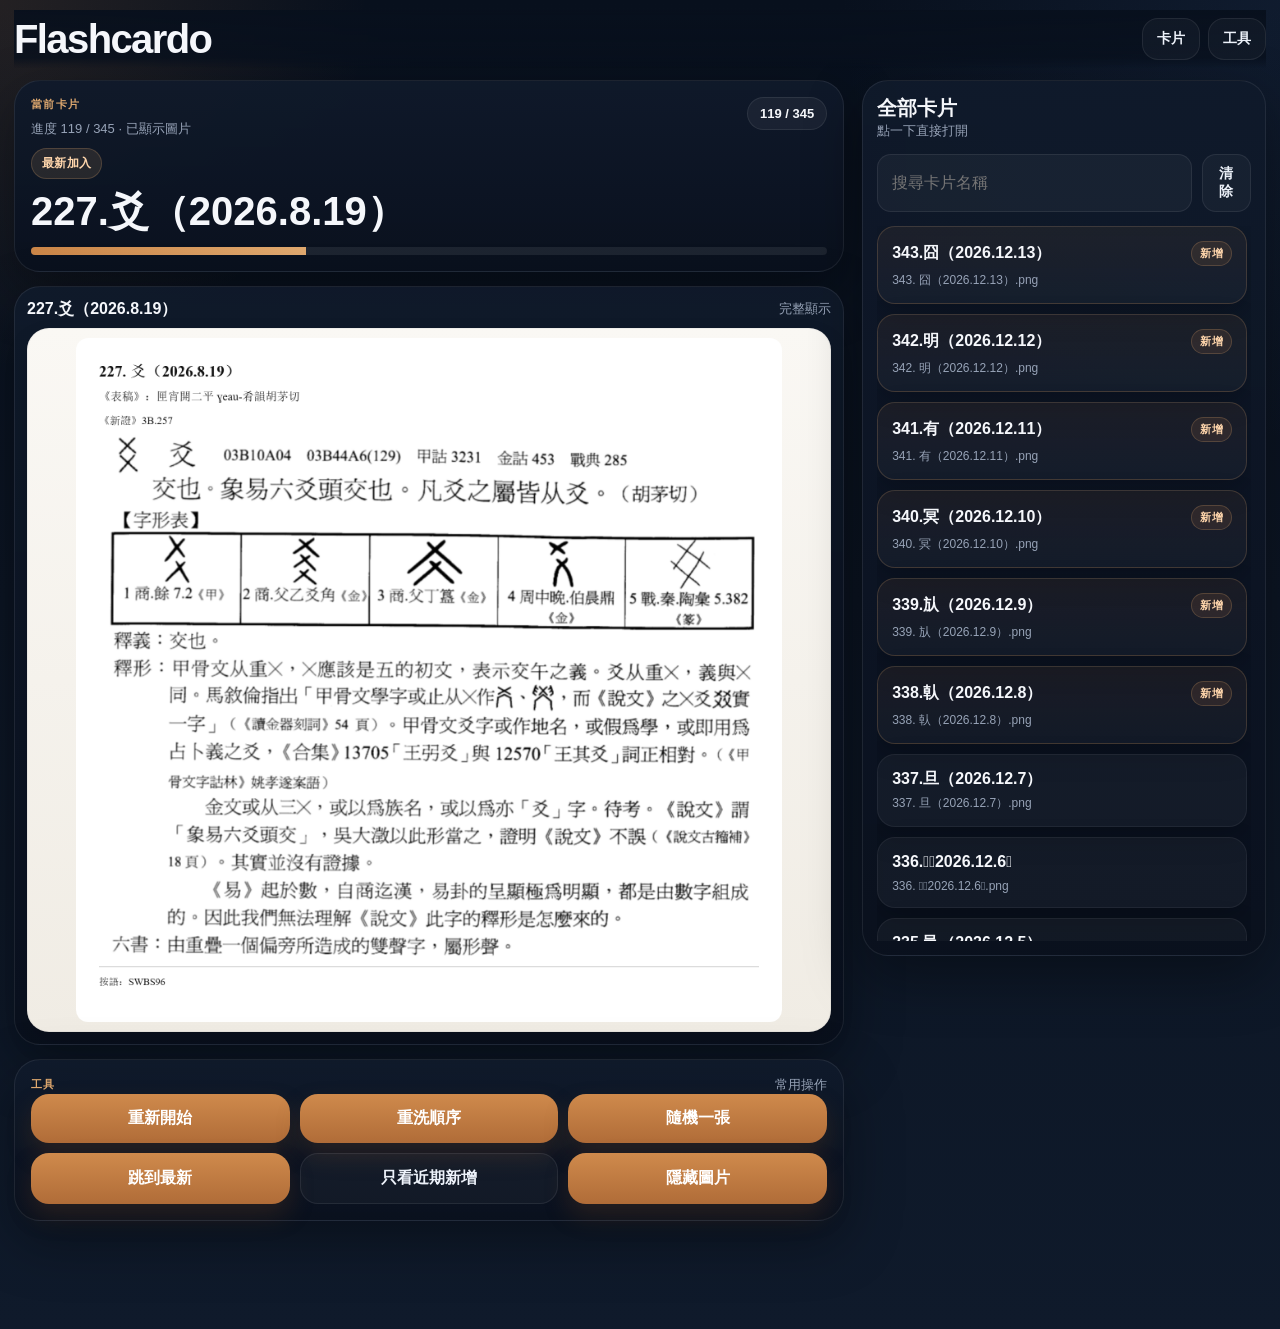
==== commit 9165cc3d: "Auto update cards from images" ====
--- a/index.html
+++ b/index.html
@@ -95,7 +95,7 @@
     </nav>
   </div>
 
-  <script>window.__FLASHCARDO_CARDS__ = [{"id": 342, "name": "342. 明（2026.12.12）.png", "title": "342.明（2026.12.12）", "src": "images/342.%20%E6%98%8E%EF%BC%882026.12.12%EF%BC%89.png"}, {"id": 341, "name": "341. 有（2026.12.11）.png", "title": "341.有（2026.12.11）", "src": "images/341.%20%E6%9C%89%EF%BC%882026.12.11%EF%BC%89.png"}, {"id": 340, "name": "340. 冥（2026.12.10）.png", "title": "340.冥（2026.12.10）", "src": "images/340.%20%E5%86%A5%EF%BC%882026.12.10%EF%BC%89.png"}, {"id": 339, "name": "339. 㫃（2026.12.9）.png", "title": "339.㫃（2026.12.9）", "src": "images/339.%20%E3%AB%83%EF%BC%882026.12.9%EF%BC%89.png"}, {"id": 338, "name": "338. 倝（2026.12.8）.png", "title": "338.倝（2026.12.8）", "src": "images/338.%20%E5%80%9D%EF%BC%882026.12.8%EF%BC%89.png"}, {"id": 337, "name": "337. 旦（2026.12.7）.png", "title": "337.旦（2026.12.7）", "src": "images/337.%20%E6%97%A6%EF%BC%882026.12.7%EF%BC%89.png"}, {"id": 336, "name": "336. 𨛜（2026.12.6）.png", "title": "336.𨛜（2026.12.6）", "src": "images/336.%20%F0%A8%9B%9C%EF%BC%882026.12.6%EF%BC%89.png"}, {"id": 335, "name": "335. 邑（2026.12.5）.png", "title": "335.邑（2026.12.5）", "src": "images/335.%20%E9%82%91%EF%BC%882026.12.5%EF%BC%89.png"}, {"id": 334, "name": "334. 貝（2026.12.4）.png", "title": "334.貝（2026.12.4）", "src": "images/334.%20%E8%B2%9D%EF%BC%882026.12.4%EF%BC%89.png"}, {"id": 333, "name": "333. 員（2026.12.3）.png", "title": "333.員（2026.12.3）", "src": "images/333.%20%E5%93%A1%EF%BC%882026.12.3%EF%BC%89.png"}, {"id": 332, "name": "332. 囗（2026.12.2）.png", "title": "332.囗（2026.12.2）", "src": "images/332.%20%E5%9B%97%EF%BC%882026.12.2%EF%BC%89.png"}, {"id": 331, "name": "331. 㯻（2026.12.1）.png", "title": "331.㯻（2026.12.1）", "src": "images/331.%20%E3%AF%BB%EF%BC%882026.12.1%EF%BC%89.png"}, {"id": 330, "name": "330. 束（2026.11.30）.png", "title": "330.束（2026.11.30）", "src": "images/330.%20%E6%9D%9F%EF%BC%882026.11.30%EF%BC%89.png"}, {"id": 329, "name": "329. 桼（2026.11.29）.png", "title": "329.桼（2026.11.29）", "src": "images/329.%20%E6%A1%BC%EF%BC%882026.11.29%EF%BC%89.png"}, {"id": 328, "name": "328. 巢（2026.11.28）.png", "title": "328.巢（2026.11.28）", "src": "images/328.%20%E5%B7%A2%EF%BC%882026.11.28%EF%BC%89.png"}, {"id": 327, "name": "327. 稽（2026.11.27）.png", "title": "327.稽（2026.11.27）", "src": "images/327.%20%E7%A8%BD%EF%BC%882026.11.27%EF%BC%89.png"}, {"id": 326, "name": "326. 𥝌（2026.11.26）.png", "title": "326.𥝌（2026.11.26）", "src": "images/326.%20%F0%A5%9D%8C%EF%BC%882026.11.26%EF%BC%89.png"}, {"id": 325, "name": "325. 華（2026.11.25）.png", "title": "325.華（2026.11.25）", "src": "images/325.%20%E8%8F%AF%EF%BC%882026.11.25%EF%BC%89.png"}, {"id": 324, "name": "324. 𠌶（2026.11.24）.png", "title": "324.𠌶（2026.11.24）", "src": "images/324.%20%F0%A0%8C%B6%EF%BC%882026.11.24%EF%BC%89.png"}, {"id": 323, "name": "323. 𠂹（2026.11.23）.png", "title": "323.𠂹（2026.11.23）", "src": "images/323.%20%F0%A0%82%B9%EF%BC%882026.11.23%EF%BC%89.png"}, {"id": 322, "name": "322. 乇（2026.11.22）.png", "title": "322.乇（2026.11.22）", "src": "images/322.%20%E4%B9%87%EF%BC%882026.11.22%EF%BC%89.png"}, {"id": 321, "name": "321. 生（2026.11.21）.png", "title": "321.生（2026.11.21）", "src": "images/321.%20%E7%94%9F%EF%BC%882026.11.21%EF%BC%89.png"}, {"id": 320, "name": "320. 𣎵（2026.11.20）.png", "title": "320.𣎵（2026.11.20）", "src": "images/320.%20%F0%A3%8E%B5%EF%BC%882026.11.20%EF%BC%89.png"}, {"id": 319, "name": "319. 出（2026.11.19）.png", "title": "319.出（2026.11.19）", "src": "images/319.%20%E5%87%BA%EF%BC%882026.11.19%EF%BC%89.png"}, {"id": 318, "name": "318. 帀（2026.11.18）.png", "title": "318.帀（2026.11.18）", "src": "images/318.%20%E5%B8%80%EF%BC%882026.11.18%EF%BC%89.png"}, {"id": 317, "name": "317. 叒（2026.11.17）.png", "title": "317.叒（2026.11.17）", "src": "images/317.%20%E5%8F%92%EF%BC%882026.11.17%EF%BC%89.png"}, {"id": 316, "name": "316. 才（2026.11.16）.png", "title": "316.才（2026.11.16）", "src": "images/316.%20%E6%89%8D%EF%BC%882026.11.16%EF%BC%89.png"}, {"id": 315, "name": "315. 林（2026.11.15）.png", "title": "315.林（2026.11.15）", "src": "images/315.%20%E6%9E%97%EF%BC%882026.11.15%EF%BC%89.png"}, {"id": 314, "name": "314. 東（2026.11.14）.png", "title": "314.東（2026.11.14）", "src": "images/314.%20%E6%9D%B1%EF%BC%882026.11.14%EF%BC%89.png"}, {"id": 313, "name": "313. 桀（2026.11.13）.png", "title": "313.桀（2026.11.13）", "src": "images/313.%20%E6%A1%80%EF%BC%882026.11.13%EF%BC%89.png"}, {"id": 312, "name": "312. 久（2026.11.12）.png", "title": "312.久（2026.11.12）", "src": "images/312.%20%E4%B9%85%EF%BC%882026.11.12%EF%BC%89.png"}, {"id": 311, "name": "311. 夂（2026.11.11）.png", "title": "311.夂（2026.11.11）", "src": "images/311.%20%E5%A4%82%EF%BC%882026.11.11%EF%BC%89.png"}, {"id": 310, "name": "310. 弟（2026.11.10）.png", "title": "310.弟（2026.11.10）", "src": "images/310.%20%E5%BC%9F%EF%BC%882026.11.10%EF%BC%89.png"}, {"id": 309, "name": "309. 韋（2026.11.9）.png", "title": "309.韋（2026.11.9）", "src": "images/309.%20%E9%9F%8B%EF%BC%882026.11.9%EF%BC%89.png"}, {"id": 308, "name": "308. 舜（2026.11.8）.png", "title": "308.舜（2026.11.8）", "src": "images/308.%20%E8%88%9C%EF%BC%882026.11.8%EF%BC%89.png"}, {"id": 307, "name": "307. 舛（2026.11.7）.png", "title": "307.舛（2026.11.7）", "src": "images/307.%20%E8%88%9B%EF%BC%882026.11.7%EF%BC%89.png"}, {"id": 306, "name": "306. 夊（2026.11.6）.png", "title": "306.夊（2026.11.6）", "src": "images/306.%20%E5%A4%8A%EF%BC%882026.11.6%EF%BC%89.png"}, {"id": 305, "name": "305. 麥（2026.11.5）.png", "title": "305.麥（2026.11.5）", "src": "images/305.%20%E9%BA%A5%EF%BC%882026.11.5%EF%BC%89.png"}, {"id": 304, "name": "304. 嗇（2026.11.4）.png", "title": "304.嗇（2026.11.4）", "src": "images/304.%20%E5%97%87%EF%BC%882026.11.4%EF%BC%89.png"}, {"id": 303, "name": "303. 㐭（2026.11.3）.png", "title": "303.㐭（2026.11.3）", "src": "images/303.%20%E3%90%AD%EF%BC%882026.11.3%EF%BC%89.png"}, {"id": 302, "name": "302. 畗（2026.11.2）.png", "title": "302.畗（2026.11.2）", "src": "images/302.%20%E7%95%97%EF%BC%882026.11.2%EF%BC%89.png"}, {"id": 301, "name": "301. 㫗（2026.11.1）.png", "title": "301.㫗（2026.11.1）", "src": "images/301.%20%E3%AB%97%EF%BC%882026.11.1%EF%BC%89.png"}, {"id": 300, "name": "300. 亯（2026.10.31）.png", "title": "300.亯（2026.10.31）", "src": "images/300.%20%E4%BA%AF%EF%BC%882026.10.31%EF%BC%89.png"}, {"id": 299, "name": "299. 京（2026.10.30）.png", "title": "299.京（2026.10.30）", "src": "images/299.%20%E4%BA%AC%EF%BC%882026.10.30%EF%BC%89.png"}, {"id": 298, "name": "298. 𩫖（2026.10.29）.png", "title": "298.𩫖（2026.10.29）", "src": "images/298.%20%F0%A9%AB%96%EF%BC%882026.10.29%EF%BC%89.png"}, {"id": 297, "name": "297. 冂（2026.10.28）.png", "title": "297.冂（2026.10.28）", "src": "images/297.%20%E5%86%82%EF%BC%882026.10.28%EF%BC%89.png"}, {"id": 296, "name": "296. 高（2026.10.27）.png", "title": "296.高（2026.10.27）", "src": "images/296.%20%E9%AB%98%EF%BC%882026.10.27%EF%BC%89.png"}, {"id": 295, "name": "295. 矢（2026.10.26）.png", "title": "295.矢（2026.10.26）", "src": "images/295.%20%E7%9F%A2%EF%BC%882026.10.26%EF%BC%89.png"}, {"id": 294, "name": "294. 缶（2026.10.25）.png", "title": "294.缶（2026.10.25）", "src": "images/294.%20%E7%BC%B6%EF%BC%882026.10.25%EF%BC%89.png"}, {"id": 293, "name": "293. 入（2026.10.24）.png", "title": "293.入（2026.10.24）", "src": "images/293.%20%E5%85%A5%EF%BC%882026.10.24%EF%BC%89.png"}, {"id": 292, "name": "292. 倉（2026.10.23）.png", "title": "292.倉（2026.10.23）", "src": "images/292.%20%E5%80%89%EF%BC%882026.10.23%EF%BC%89.png"}, {"id": 291, "name": "291. 會（2026.10.22）.png", "title": "291.會（2026.10.22）", "src": "images/291.%20%E6%9C%83%EF%BC%882026.10.22%EF%BC%89.png"}, {"id": 290, "name": "290. 亼（2026.10.21）.png", "title": "290.亼（2026.10.21）", "src": "images/290.%20%E4%BA%BC%EF%BC%882026.10.21%EF%BC%89.png"}, {"id": 289, "name": "289. 鬯（2026.10.20）.png", "title": "289.鬯（2026.10.20）", "src": "images/289.%20%E9%AC%AF%EF%BC%882026.10.20%EF%BC%89.png"}, {"id": 288, "name": "288. 皀（2026.10.19）.png", "title": "288.皀（2026.10.19）", "src": "images/288.%20%E7%9A%80%EF%BC%882026.10.19%EF%BC%89.png"}, {"id": 287, "name": "287. 井（2026.10.18）.png", "title": "287.井（2026.10.18）", "src": "images/287.%20%E4%BA%95%EF%BC%882026.10.18%EF%BC%89.png"}, {"id": 286, "name": "286. 丹（2026.10.17）.png", "title": "286.丹（2026.10.17）", "src": "images/286.%20%E4%B8%B9%EF%BC%882026.10.17%EF%BC%89.png"}, {"id": 285, "name": "285. 丶（2026.10.16）.png", "title": "285.丶（2026.10.16）", "src": "images/285.%20%E4%B8%B6%EF%BC%882026.10.16%EF%BC%89.png"}, {"id": 284, "name": "284. 去（2026.10.15）.png", "title": "284.去（2026.10.15）", "src": "images/284.%20%E5%8E%BB%EF%BC%882026.10.15%EF%BC%89.png"}, {"id": 283, "name": "283. 𠙴（2026.10.14）.png", "title": "283.𠙴（2026.10.14）", "src": "images/283.%20%F0%A0%99%B4%EF%BC%882026.10.14%EF%BC%89.png"}, {"id": 282, "name": "282. 皿（2026.10.13）.png", "title": "282.皿（2026.10.13）", "src": "images/282.%20%E7%9A%BF%EF%BC%882026.10.13%EF%BC%89.png"}, {"id": 281, "name": "281. 虤（2026.10.12）.png", "title": "281.虤（2026.10.12）", "src": "images/281.%20%E8%99%A4%EF%BC%882026.10.12%EF%BC%89.png"}, {"id": 280, "name": "280. 虎（2026.10.11）.png", "title": "280.虎（2026.10.11）", "src": "images/280.%20%E8%99%8E%EF%BC%882026.10.11%EF%BC%89.png"}, {"id": 279, "name": "279. 虍（2026.10.10）.png", "title": "279.虍（2026.10.10）", "src": "images/279.%20%E8%99%8D%EF%BC%882026.10.10%EF%BC%89.png"}, {"id": 278, "name": "278. 䖒（2026.10.9）.png", "title": "278.䖒（2026.10.9）", "src": "images/278.%20%E4%96%92%EF%BC%882026.10.9%EF%BC%89.png"}, {"id": 277, "name": "277. 豐（2026.10.8）.png", "title": "277.豐（2026.10.8）", "src": "images/277.%20%E8%B1%90%EF%BC%882026.10.8%EF%BC%89.png"}, {"id": 276, "name": "276. 豊（2026.10.7）.png", "title": "276.豊（2026.10.7）", "src": "images/276.%20%E8%B1%8A%EF%BC%882026.10.7%EF%BC%89.png"}, {"id": 275, "name": "275. 豆（2026.10.6）.png", "title": "275.豆（2026.10.6）", "src": "images/275.%20%E8%B1%86%EF%BC%882026.10.6%EF%BC%89.png"}, {"id": 274, "name": "274. 鼓（2026.10.5）.png", "title": "274.鼓（2026.10.5）", "src": "images/274.%20%E9%BC%93%EF%BC%882026.10.5%EF%BC%89.png"}, {"id": 273, "name": "273. 壴（2026.10.4）.png", "title": "273.壴（2026.10.4）", "src": "images/273.%20%E5%A3%B4%EF%BC%882026.10.4%EF%BC%89.png"}, {"id": 272, "name": "272. 喜（2026.10.3）.png", "title": "272.喜（2026.10.3）", "src": "images/272.%20%E5%96%9C%EF%BC%882026.10.3%EF%BC%89.png"}, {"id": 271, "name": "271. 旨（2026.10.2）.png", "title": "271.旨（2026.10.2）", "src": "images/271.%20%E6%97%A8%EF%BC%882026.10.2%EF%BC%89.png"}, {"id": 270, "name": "270. 号（2026.10.1）.png", "title": "270.号（2026.10.1）", "src": "images/270.%20%E5%8F%B7%EF%BC%882026.10.1%EF%BC%89.png"}, {"id": 269, "name": "269. 丂（2026.9.30）.png", "title": "269.丂（2026.9.30）", "src": "images/269.%20%E4%B8%82%EF%BC%882026.9.30%EF%BC%89.png"}, {"id": 268, "name": "268. 甘（2026.9.29）.png", "title": "268.甘（2026.9.29）", "src": "images/268.%20%E7%94%98%EF%BC%882026.9.29%EF%BC%89.png"}, {"id": 267, "name": "267. 巫（2026.9.28）.png", "title": "267.巫（2026.9.28）", "src": "images/267.%20%E5%B7%AB%EF%BC%882026.9.28%EF%BC%89.png"}, {"id": 266, "name": "266. 㠭（2026.9.27）.png", "title": "266.㠭（2026.9.27）", "src": "images/266.%20%E3%A0%AD%EF%BC%882026.9.27%EF%BC%89.png"}, {"id": 265, "name": "265. 工（2026.9.26）.png", "title": "265.工（2026.9.26）", "src": "images/265.%20%E5%B7%A5%EF%BC%882026.9.26%EF%BC%89.png"}, {"id": 264, "name": "264. 左（2026.9.25）.png", "title": "264.左（2026.9.25）", "src": "images/264.%20%E5%B7%A6%EF%BC%882026.9.25%EF%BC%89.png"}, {"id": 263, "name": "263. 丌（2026.9.24）.png", "title": "263.丌（2026.9.24）", "src": "images/263.%20%E4%B8%8C%EF%BC%882026.9.24%EF%BC%89.png"}, {"id": 262, "name": "262. 竹（2026.9.23）.png", "title": "262.竹（2026.9.23）", "src": "images/262.%20%E7%AB%B9%EF%BC%882026.9.23%EF%BC%89.png"}, {"id": 261, "name": "261. 耒（2026.9.22）.png", "title": "261.耒（2026.9.22）", "src": "images/261.%20%E8%80%92%EF%BC%882026.9.22%EF%BC%89.png"}, {"id": 260, "name": "260. 丯（2026.9.21）.png", "title": "260.丯（2026.9.21）", "src": "images/260.%20%E4%B8%AF%EF%BC%882026.9.21%EF%BC%89.png"}, {"id": 259, "name": "259. 𠛉（2026.9.20）.png", "title": "259.𠛉（2026.9.20）", "src": "images/259.%20%F0%A0%9B%89%EF%BC%882026.9.20%EF%BC%89.png"}, {"id": 258, "name": "258. 刃（2026.9.19）.png", "title": "258.刃（2026.9.19）", "src": "images/258.%20%E5%88%83%EF%BC%882026.9.19%EF%BC%89.png"}, {"id": 257, "name": "257. 刀（2026.9.18）.png", "title": "257.刀（2026.9.18）", "src": "images/257.%20%E5%88%80%EF%BC%882026.9.18%EF%BC%89.png"}, {"id": 256, "name": "256. 筋（2026.9.17）.png", "title": "256.筋（2026.9.17）", "src": "images/256.%20%E7%AD%8B%EF%BC%882026.9.17%EF%BC%89.png"}, {"id": 255, "name": "255. 歺（2026.9.16）.png", "title": "255.歺（2026.9.16）", "src": "images/255.%20%E6%AD%BA%EF%BC%882026.9.16%EF%BC%89.png"}, {"id": 254, "name": "254. 𣦼（2026.9.15）.png", "title": "254.𣦼（2026.9.15）", "src": "images/254.%20%F0%A3%A6%BC%EF%BC%882026.9.15%EF%BC%89.png"}, {"id": 253, "name": "253. 𠬪（2026.9.14）.png", "title": "253.𠬪（2026.9.14）", "src": "images/253.%20%F0%A0%AC%AA%EF%BC%882026.9.14%EF%BC%89.png"}, {"id": 252, "name": "252. 予（2026.9.13）.png", "title": "252.予（2026.9.13）", "src": "images/252.%20%E4%BA%88%EF%BC%882026.9.13%EF%BC%89.png"}, {"id": 251, "name": "251. 放（2026.9.12）.png", "title": "251.放（2026.9.12）", "src": "images/251.%20%E6%94%BE%EF%BC%882026.9.12%EF%BC%89.png"}, {"id": 250, "name": "250. 玄（2026.9.11）.png", "title": "250.玄（2026.9.11）", "src": "images/250.%20%E7%8E%84%EF%BC%882026.9.11%EF%BC%89.png"}, {"id": 249, "name": "249. 叀（2026.9.10）.png", "title": "249.叀（2026.9.10）", "src": "images/249.%20%E5%8F%80%EF%BC%882026.9.10%EF%BC%89.png"}, {"id": 248, "name": "248. 𢆶（2026.9.9）.png", "title": "248.𢆶（2026.9.9）", "src": "images/248.%20%F0%A2%86%B6%EF%BC%882026.9.9%EF%BC%89.png"}, {"id": 247, "name": "247. 幺（2026.9.8）.png", "title": "247.幺（2026.9.8）", "src": "images/247.%20%E5%B9%BA%EF%BC%882026.9.8%EF%BC%89.png"}, {"id": 246, "name": "246. 冓（2026.9.7）.png", "title": "246.冓（2026.9.7）", "src": "images/246.%20%E5%86%93%EF%BC%882026.9.7%EF%BC%89.png"}, {"id": 245, "name": "245. 𠦒（2026.9.6）.png", "title": "245.𠦒（2026.9.6）", "src": "images/245.%20%F0%A0%A6%92%EF%BC%882026.9.6%EF%BC%89.png"}, {"id": 244, "name": "244. 雥（2026.9.5）.png", "title": "244.雥（2026.9.5）", "src": "images/244.%20%E9%9B%A5%EF%BC%882026.9.5%EF%BC%89.png"}, {"id": 243, "name": "243. 雔（2026.9.4）.png", "title": "243.雔（2026.9.4）", "src": "images/243.%20%E9%9B%94%EF%BC%882026.9.4%EF%BC%89.png"}, {"id": 242, "name": "242. 瞿（2026.9.3）.png", "title": "242.瞿（2026.9.3）", "src": "images/242.%20%E7%9E%BF%EF%BC%882026.9.3%EF%BC%89.png"}, {"id": 241, "name": "241. 羴（2026.9.2）.png", "title": "241.羴（2026.9.2）", "src": "images/241.%20%E7%BE%B4%EF%BC%882026.9.2%EF%BC%89.png"}, {"id": 240, "name": "240. 羊（2026.9.1）.png", "title": "240.羊（2026.9.1）", "src": "images/240.%20%E7%BE%8A%EF%BC%882026.9.1%EF%BC%89.png"}, {"id": 239, "name": "239. 苜（2026.8.31）.png", "title": "239.苜（2026.8.31）", "src": "images/239.%20%E8%8B%9C%EF%BC%882026.8.31%EF%BC%89.png"}, {"id": 238, "name": "238. 𦫳（2026.8.30）.png", "title": "238.𦫳（2026.8.30）", "src": "images/238.%20%F0%A6%AB%B3%EF%BC%882026.8.30%EF%BC%89.png"}, {"id": 237, "name": "237. 萑（2026.8.29）.png", "title": "237.萑（2026.8.29）", "src": "images/237.%20%E8%90%91%EF%BC%882026.8.29%EF%BC%89.png"}, {"id": 236, "name": "236. 奞（2026.8.28）.png", "title": "236.奞（2026.8.28）", "src": "images/236.%20%E5%A5%9E%EF%BC%882026.8.28%EF%BC%89.png"}, {"id": 235, "name": "235. 習（2026.8.27）.png", "title": "235.習（2026.8.27）", "src": "images/235.%20%E7%BF%92%EF%BC%882026.8.27%EF%BC%89.png"}, {"id": 234, "name": "234. 皕（2026.8.26）.png", "title": "234.皕（2026.8.26）", "src": "images/234.%20%E7%9A%95%EF%BC%882026.8.26%EF%BC%89.png"}, {"id": 233, "name": "233. 盾（2026.8.25）.png", "title": "233.盾（2026.8.25）", "src": "images/233.%20%E7%9B%BE%EF%BC%882026.8.25%EF%BC%89.png"}, {"id": 232, "name": "232. 眉（2026.8.24）.png", "title": "232.眉（2026.8.24）", "src": "images/232.%20%E7%9C%89%EF%BC%882026.8.24%EF%BC%89.png"}, {"id": 343, "name": "232. 眉（2026.8.23）.png", "title": "232.眉（2026.8.23）", "src": "images/232.%20%E7%9C%89%EF%BC%882026.8.23%EF%BC%89.png"}, {"id": 231, "name": "231. 䀠（2026.8.23）.png", "title": "231.䀠（2026.8.23）", "src": "images/231.%20%E4%80%A0%EF%BC%882026.8.23%EF%BC%89.png"}, {"id": 230, "name": "230. 𥄎（2026.8.22）.png", "title": "230.𥄎（2026.8.22）", "src": "images/230.%20%F0%A5%84%8E%EF%BC%882026.8.22%EF%BC%89.png"}, {"id": 229, "name": "229. 㸚（2026.8.21）.png", "title": "229.㸚（2026.8.21）", "src": "images/229.%20%E3%B8%9A%EF%BC%882026.8.21%EF%BC%89.png"}, {"id": 228, "name": "228. 爻（2026.8.20）.png", "title": "228.爻（2026.8.20）", "src": "images/228.%20%E7%88%BB%EF%BC%882026.8.20%EF%BC%89.png"}, {"id": 227, "name": "227. 用（2026.8.19）.png", "title": "227.用（2026.8.19）", "src": "images/227.%20%E7%94%A8%EF%BC%882026.8.19%EF%BC%89.png"}, {"id": 344, "name": "227. 爻（2026.8.19）.png", "title": "227.爻（2026.8.19）", "src": "images/227.%20%E7%88%BB%EF%BC%882026.8.19%EF%BC%89.png"}, {"id": 226, "name": "226. 卜（2026.8.18）.png", "title": "226.卜（2026.8.18）", "src": "images/226.%20%E5%8D%9C%EF%BC%882026.8.18%EF%BC%89.png"}, {"id": 225, "name": "225. 教（2026.8.17）.png", "title": "225.教（2026.8.17）", "src": "images/225.%20%E6%95%99%EF%BC%882026.8.17%EF%BC%89.png"}, {"id": 224, "name": "224. 攴（2026.8.16）.png", "title": "224.攴（2026.8.16）", "src": "images/224.%20%E6%94%B4%EF%BC%882026.8.16%EF%BC%89.png"}, {"id": 223, "name": "223. 㼱（2026.8.15）.png", "title": "223.㼱（2026.8.15）", "src": "images/223.%20%E3%BC%B1%EF%BC%882026.8.15%EF%BC%89.png"}, {"id": 222, "name": "222. 寸（2026.8.14）.png", "title": "222.寸（2026.8.14）", "src": "images/222.%20%E5%AF%B8%EF%BC%882026.8.14%EF%BC%89.png"}, {"id": 221, "name": "221. 几（2026.8.13）.png", "title": "221.几（2026.8.13）", "src": "images/221.%20%E5%87%A0%EF%BC%882026.8.13%EF%BC%89.png"}, {"id": 220, "name": "220. 殳（2026.8.12）.png", "title": "220.殳（2026.8.12）", "src": "images/220.%20%E6%AE%B3%EF%BC%882026.8.12%EF%BC%89.png"}, {"id": 219, "name": "219. 臣（2026.8.11）.png", "title": "219.臣（2026.8.11）", "src": "images/219.%20%E8%87%A3%EF%BC%882026.8.11%EF%BC%89.png"}, {"id": 218, "name": "218. 臤（2026.8.10）.png", "title": "218.臤（2026.8.10）", "src": "images/218.%20%E8%87%A4%EF%BC%882026.8.10%EF%BC%89.png"}, {"id": 217, "name": "217. 隶（2026.8.9）.png", "title": "217.隶（2026.8.9）", "src": "images/217.%20%E9%9A%B6%EF%BC%882026.8.9%EF%BC%89.png"}, {"id": 216, "name": "216. 畫（2026.8.8）.png", "title": "216.畫（2026.8.8）", "src": "images/216.%20%E7%95%AB%EF%BC%882026.8.8%EF%BC%89.png"}, {"id": 215, "name": "215. 𦘒（2026.8.7）.png", "title": "215.𦘒（2026.8.7）", "src": "images/215.%20%F0%A6%98%92%EF%BC%882026.8.7%EF%BC%89.png"}, {"id": 214, "name": "214. 支（2026.8.6）.png", "title": "214.支（2026.8.6）", "src": "images/214.%20%E6%94%AF%EF%BC%882026.8.6%EF%BC%89.png"}, {"id": 213, "name": "213. 史（2026.8.5）.png", "title": "213.史（2026.8.5）", "src": "images/213.%20%E5%8F%B2%EF%BC%882026.8.5%EF%BC%89.png"}, {"id": 212, "name": "212. （2026.8.4）.png", "title": "212.（2026.8.4）", "src": "images/212.%20%EE%A0%96%EF%BC%882026.8.4%EF%BC%89.png"}, {"id": 211, "name": "211. 鬥（2026.8.3）.png", "title": "211.鬥（2026.8.3）", "src": "images/211.%20%E9%AC%A5%EF%BC%882026.8.3%EF%BC%89.png"}, {"id": 210, "name": "210. 丮（2026.8.2）.png", "title": "210.丮（2026.8.2）", "src": "images/210.%20%E4%B8%AE%EF%BC%882026.8.2%EF%BC%89.png"}, {"id": 209, "name": "209. 䰜（2026.8.1）.png", "title": "209.䰜（2026.8.1）", "src": "images/209.%20%E4%B0%9C%EF%BC%882026.8.1%EF%BC%89.png"}, {"id": 208, "name": "208. 鬲（2026.7.31）.png", "title": "208.鬲（2026.7.31）", "src": "images/208.%20%E9%AC%B2%EF%BC%882026.7.31%EF%BC%89.png"}, {"id": 207, "name": "207. 爨（2026.7.30）.png", "title": "207.爨（2026.7.30）", "src": "images/207.%20%E7%88%A8%EF%BC%882026.7.30%EF%BC%89.png"}, {"id": 206, "name": "206. 晨（2026.7.29）.png", "title": "206.晨（2026.7.29）", "src": "images/206.%20%E6%99%A8%EF%BC%882026.7.29%EF%BC%89.png"}, {"id": 205, "name": "205. 𦥑（2026.7.28）.png", "title": "205.𦥑（2026.7.28）", "src": "images/205.%20%F0%A6%A5%91%EF%BC%882026.7.28%EF%BC%89.png"}, {"id": 204, "name": "204. 舁（2026.7.27）.png", "title": "204.舁（2026.7.27）", "src": "images/204.%20%E8%88%81%EF%BC%882026.7.27%EF%BC%89.png"}, {"id": 203, "name": "203. 異（2026.7.26）.png", "title": "203.異（2026.7.26）", "src": "images/203.%20%E7%95%B0%EF%BC%882026.7.26%EF%BC%89.png"}, {"id": 202, "name": "202. 共（2026.7.25）.png", "title": "202.共（2026.7.25）", "src": "images/202.%20%E5%85%B1%EF%BC%882026.7.25%EF%BC%89.png"}, {"id": 201, "name": "201. 癶（2026.7.24）.png", "title": "201.癶（2026.7.24）", "src": "images/201.%20%E7%99%B6%EF%BC%882026.7.24%EF%BC%89.png"}, {"id": 200, "name": "200. 廾（2026.7.23）.png", "title": "200.廾（2026.7.23）", "src": "images/200.%20%E5%BB%BE%EF%BC%882026.7.23%EF%BC%89.png"}, {"id": 199, "name": "199. 菐（2026.7.22）.png", "title": "199.菐（2026.7.22）", "src": "images/199.%20%E8%8F%90%EF%BC%882026.7.22%EF%BC%89.png"}, {"id": 198, "name": "198. 丵（2026.7.21）.png", "title": "198.丵（2026.7.21）", "src": "images/198.%20%E4%B8%B5%EF%BC%882026.7.21%EF%BC%89.png"}, {"id": 197, "name": "197. 䇂（2026.7.20）.png", "title": "197.䇂（2026.7.20）", "src": "images/197.%20%E4%87%82%EF%BC%882026.7.20%EF%BC%89.png"}, {"id": 196, "name": "196. 音（2026.7.19）.png", "title": "196.音（2026.7.19）", "src": "images/196.%20%E9%9F%B3%EF%BC%882026.7.19%EF%BC%89.png"}, {"id": 195, "name": "195. 誩（2026.7.18）.png", "title": "195.誩（2026.7.18）", "src": "images/195.%20%E8%AA%A9%EF%BC%882026.7.18%EF%BC%89.png"}, {"id": 194, "name": "194. 言（2026.7.17）.png", "title": "194.言（2026.7.17）", "src": "images/194.%20%E8%A8%80%EF%BC%882026.7.17%EF%BC%89.png"}, {"id": 193, "name": "193. 卅（2026.7.16）.png", "title": "193.卅（2026.7.16）", "src": "images/193.%20%E5%8D%85%EF%BC%882026.7.16%EF%BC%89.png"}, {"id": 192, "name": "192. 十（2026.7.15）.png", "title": "192.十（2026.7.15）", "src": "images/192.%20%E5%8D%81%EF%BC%882026.7.15%EF%BC%89.png"}, {"id": 191, "name": "191. 古（2026.7.14）.png", "title": "191.古（2026.7.14）", "src": "images/191.%20%E5%8F%A4%EF%BC%882026.7.14%EF%BC%89.png"}, {"id": 190, "name": "190. 丩（2026.7.13）.png", "title": "190.丩（2026.7.13）", "src": "images/190.%20%E4%B8%A9%EF%BC%882026.7.13%EF%BC%89.png"}, {"id": 189, "name": "189. 句（2026.7.12）.png", "title": "189.句（2026.7.12）", "src": "images/189.%20%E5%8F%A5%EF%BC%882026.7.12%EF%BC%89.png"}, {"id": 188, "name": "188. 㕯（2026.7.11）.png", "title": "188.㕯（2026.7.11）", "src": "images/188.%20%E3%95%AF%EF%BC%882026.7.11%EF%BC%89.png"}, {"id": 187, "name": "187. 𧮫（2026.7.10）.png", "title": "187.𧮫（2026.7.10）", "src": "images/187.%20%F0%A7%AE%AB%EF%BC%882026.7.10%EF%BC%89.png"}, {"id": 186, "name": "186. 干（2026.7.9）.png", "title": "186.干（2026.7.9）", "src": "images/186.%20%E5%B9%B2%EF%BC%882026.7.9%EF%BC%89.png"}, {"id": 185, "name": "185. 㗊（2026.7.8）.png", "title": "185.㗊（2026.7.8）", "src": "images/185.%20%E3%97%8A%EF%BC%882026.7.8%EF%BC%89.png"}, {"id": 184, "name": "184. 冊（2026.7.7）.png", "title": "184.冊（2026.7.7）", "src": "images/184.%20%E5%86%8A%EF%BC%882026.7.7%EF%BC%89.png"}, {"id": 183, "name": "183. 龠（2026.7.6）.png", "title": "183.龠（2026.7.6）", "src": "images/183.%20%E9%BE%A0%EF%BC%882026.7.6%EF%BC%89.png"}, {"id": 182, "name": "182. 品（2026.7.5）.png", "title": "182.品（2026.7.5）", "src": "images/182.%20%E5%93%81%EF%BC%882026.7.5%EF%BC%89.png"}, {"id": 181, "name": "181. 㢟（2026.7.4）.png", "title": "181.㢟（2026.7.4）", "src": "images/181.%20%E3%A2%9F%EF%BC%882026.7.4%EF%BC%89.png"}, {"id": 180, "name": "180. 廴（2026.7.3）.png", "title": "180.廴（2026.7.3）", "src": "images/180.%20%E5%BB%B4%EF%BC%882026.7.3%EF%BC%89.png"}, {"id": 179, "name": "179. 彳（2026.7.2）.png", "title": "179.彳（2026.7.2）", "src": "images/179.%20%E5%BD%B3%EF%BC%882026.7.2%EF%BC%89.png"}, {"id": 178, "name": "178. 辵（2026.7.1）.png", "title": "178.辵（2026.7.1）", "src": "images/178.%20%E8%BE%B5%EF%BC%882026.7.1%EF%BC%89.png"}, {"id": 177, "name": "177. 是（2026.6.30）.png", "title": "177.是（2026.6.30）", "src": "images/177.%20%E6%98%AF%EF%BC%882026.6.30%EF%BC%89.png"}, {"id": 176, "name": "176. 正（2026.6.29）.png", "title": "176.正（2026.6.29）", "src": "images/176.%20%E6%AD%A3%EF%BC%882026.6.29%EF%BC%89.png"}, {"id": 175, "name": "175. 步（2026.6.28）.png", "title": "175.步（2026.6.28）", "src": "images/175.%20%E6%AD%A5%EF%BC%882026.6.28%EF%BC%89.png"}, {"id": 174, "name": "174. 癶（2026.6.27）.png", "title": "174.癶（2026.6.27）", "src": "images/174.%20%E7%99%B6%EF%BC%882026.6.27%EF%BC%89.png"}, {"id": 173, "name": "173. 走（2026.6.26）.png", "title": "173.走（2026.6.26）", "src": "images/173.%20%E8%B5%B0%EF%BC%882026.6.26%EF%BC%89.png"}, {"id": 172, "name": "172. 哭（2026.6.25）.png", "title": "172.哭（2026.6.25）", "src": "images/172.%20%E5%93%AD%EF%BC%882026.6.25%EF%BC%89.png"}, {"id": 171, "name": "171. 吅（2026.6.24）.png", "title": "171.吅（2026.6.24）", "src": "images/171.%20%E5%90%85%EF%BC%882026.6.24%EF%BC%89.png"}, {"id": 170, "name": "170. 凵（2026.6.23）.png", "title": "170.凵（2026.6.23）", "src": "images/170.%20%E5%87%B5%EF%BC%882026.6.23%EF%BC%89.png"}, {"id": 169, "name": "169. 告（2026.6.22）.png", "title": "169.告（2026.6.22）", "src": "images/169.%20%E5%91%8A%EF%BC%882026.6.22%EF%BC%89.png"}, {"id": 168, "name": "168. 犛（2026.6.21）.png", "title": "168.犛（2026.6.21）", "src": "images/168.%20%E7%8A%9B%EF%BC%882026.6.21%EF%BC%89.png"}, {"id": 167, "name": "167. 牛（2026.6.20）.png", "title": "167.牛（2026.6.20）", "src": "images/167.%20%E7%89%9B%EF%BC%882026.6.20%EF%BC%89.png"}, {"id": 166, "name": "166. 半（2026.6.19）.png", "title": "166.半（2026.6.19）", "src": "images/166.%20%E5%8D%8A%EF%BC%882026.6.19%EF%BC%89.png"}, {"id": 165, "name": "165. 釆（2026.6.18）.png", "title": "165.釆（2026.6.18）", "src": "images/165.%20%E9%87%86%EF%BC%882026.6.18%EF%BC%89.png"}, {"id": 164, "name": "164. 八（2026.6.17）.png", "title": "164.八（2026.6.17）", "src": "images/164.%20%E5%85%AB%EF%BC%882026.6.17%EF%BC%89.png"}, {"id": 163, "name": "163. 茻（2026.6.16）.png", "title": "163.茻（2026.6.16）", "src": "images/163.%20%E8%8C%BB%EF%BC%882026.6.16%EF%BC%89.png"}, {"id": 162, "name": "162. 蓐（2026.6.15）.png", "title": "162.蓐（2026.6.15）", "src": "images/162.%20%E8%93%90%EF%BC%882026.6.15%EF%BC%89.png"}, {"id": 161, "name": "161. 艸（2026.6.14）.png", "title": "161.艸（2026.6.14）", "src": "images/161.%20%E8%89%B8%EF%BC%882026.6.14%EF%BC%89.png"}, {"id": 160, "name": "160. 屮（2026.6.13）.png", "title": "160.屮（2026.6.13）", "src": "images/160.%20%E5%B1%AE%EF%BC%882026.6.13%EF%BC%89.png"}, {"id": 159, "name": "159. 丨（2026.6.12）.png", "title": "159.丨（2026.6.12）", "src": "images/159.%20%E4%B8%A8%EF%BC%882026.6.12%EF%BC%89.png"}, {"id": 158, "name": "158. 士（2026.6.11）.png", "title": "158.士（2026.6.11）", "src": "images/158.%20%E5%A3%AB%EF%BC%882026.6.11%EF%BC%89.png"}, {"id": 157, "name": "157. 气（2026.6.10）.png", "title": "157.气（2026.6.10）", "src": "images/157.%20%E6%B0%94%EF%BC%882026.6.10%EF%BC%89.png"}, {"id": 156, "name": "156. 玨（2026.6.9）.png", "title": "156.玨（2026.6.9）", "src": "images/156.%20%E7%8E%A8%EF%BC%882026.6.9%EF%BC%89.png"}, {"id": 155, "name": "155. 玉（2026.6.8）.png", "title": "155.玉（2026.6.8）", "src": "images/155.%20%E7%8E%89%EF%BC%882026.6.8%EF%BC%89.png"}, {"id": 154, "name": "154. 王（2026.6.7）.png", "title": "154.王（2026.6.7）", "src": "images/154.%20%E7%8E%8B%EF%BC%882026.6.7%EF%BC%89.png"}, {"id": 153, "name": "153. 三（2026.6.6）.png", "title": "153.三（2026.6.6）", "src": "images/153.%20%E4%B8%89%EF%BC%882026.6.6%EF%BC%89.png"}, {"id": 152, "name": "152. 示（2026.6.5）.png", "title": "152.示（2026.6.5）", "src": "images/152.%20%E7%A4%BA%EF%BC%882026.6.5%EF%BC%89.png"}, {"id": 151, "name": "151. 上（2026.6.4）.png", "title": "151.上（2026.6.4）", "src": "images/151.%20%E4%B8%8A%EF%BC%882026.6.4%EF%BC%89.png"}, {"id": 150, "name": "150. 唯（2026.6.3）.png", "title": "150.唯（2026.6.3）", "src": "images/150.%20%E5%94%AF%EF%BC%882026.6.3%EF%BC%89.png"}, {"id": 149, "name": "149. 粵-雩（2026.6.2）.png", "title": "149.粵-雩（2026.6.2）", "src": "images/149.%20%E7%B2%B5-%E9%9B%A9%EF%BC%882026.6.2%EF%BC%89.png"}, {"id": 148, "name": "148. 雖（2026.6.1）.png", "title": "148.雖（2026.6.1）", "src": "images/148.%20%E9%9B%96%EF%BC%882026.6.1%EF%BC%89.png"}, {"id": 147, "name": "147. 嘗（2026.5.31）.png", "title": "147.嘗（2026.5.31）", "src": "images/147.%20%E5%98%97%EF%BC%882026.5.31%EF%BC%89.png"}, {"id": 146, "name": "146. 猶（2026.5.30）.png", "title": "146.猶（2026.5.30）", "src": "images/146.%20%E7%8C%B6%EF%BC%882026.5.30%EF%BC%89.png"}, {"id": 145, "name": "145. 即（2026.5.29）.png", "title": "145.即（2026.5.29）", "src": "images/145.%20%E5%8D%B3%EF%BC%882026.5.29%EF%BC%89.png"}, {"id": 144, "name": "144. 既（2026.5.28）.png", "title": "144.既（2026.5.28）", "src": "images/144.%20%E6%97%A2%EF%BC%882026.5.28%EF%BC%89.png"}, {"id": 143, "name": "143. 爰（2026.5.27）.png", "title": "143.爰（2026.5.27）", "src": "images/143.%20%E7%88%B0%EF%BC%882026.5.27%EF%BC%89.png"}, {"id": 142, "name": "142. 末（2026.5.26）.png", "title": "142.末（2026.5.26）", "src": "images/142.%20%E6%9C%AB%EF%BC%882026.5.26%EF%BC%89.png"}, {"id": 141, "name": "141. 豈（2026.5.25）.png", "title": "141.豈（2026.5.25）", "src": "images/141.%20%E8%B1%88%EF%BC%882026.5.25%EF%BC%89.png"}, {"id": 140, "name": "140. 未（2026.5.24）.png", "title": "140.未（2026.5.24）", "src": "images/140.%20%E6%9C%AA%EF%BC%882026.5.24%EF%BC%89.png"}, {"id": 139, "name": "139. 丕（2026.5.23）.png", "title": "139.丕（2026.5.23）", "src": "images/139.%20%E4%B8%95%EF%BC%882026.5.23%EF%BC%89.png"}, {"id": 138, "name": "138. 咸（2026.5.22）.png", "title": "138.咸（2026.5.22）", "src": "images/138.%20%E5%92%B8%EF%BC%882026.5.22%EF%BC%89.png"}, {"id": 137, "name": "137. 亦（2026.5.21）.png", "title": "137.亦（2026.5.21）", "src": "images/137.%20%E4%BA%A6%EF%BC%882026.5.21%EF%BC%89.png"}, {"id": 136, "name": "136. 奚（2026.5.20）.png", "title": "136.奚（2026.5.20）", "src": "images/136.%20%E5%A5%9A%EF%BC%882026.5.20%EF%BC%89.png"}, {"id": 135, "name": "135. 曷（2026.5.19）.png", "title": "135.曷（2026.5.19）", "src": "images/135.%20%E6%9B%B7%EF%BC%882026.5.19%EF%BC%89.png"}, {"id": 134, "name": "134. 胡（2026.5.18）.png", "title": "134.胡（2026.5.18）", "src": "images/134.%20%E8%83%A1%EF%BC%882026.5.18%EF%BC%89.png"}, {"id": 133, "name": "133. 聿（2026.5.17）.png", "title": "133.聿（2026.5.17）", "src": "images/133.%20%E8%81%BF%EF%BC%882026.5.17%EF%BC%89.png"}, {"id": 132, "name": "132. 相（2026.5.16）.png", "title": "132.相（2026.5.16）", "src": "images/132.%20%E7%9B%B8%EF%BC%882026.5.16%EF%BC%89.png"}, {"id": 131, "name": "131. 從（2026.5.15）.png", "title": "131.從（2026.5.15）", "src": "images/131.%20%E5%BE%9E%EF%BC%882026.5.15%EF%BC%89.png"}, {"id": 130, "name": "130. 又（2026.5.14）.png", "title": "130.又（2026.5.14）", "src": "images/130.%20%E5%8F%88%EF%BC%882026.5.14%EF%BC%89.png"}, {"id": 129, "name": "129. 然（2026.5.13）.png", "title": "129.然（2026.5.13）", "src": "images/129.%20%E7%84%B6%EF%BC%882026.5.13%EF%BC%89.png"}, {"id": 128, "name": "128. 每（2026.5.12）.png", "title": "128.每（2026.5.12）", "src": "images/128.%20%E6%AF%8F%EF%BC%882026.5.12%EF%BC%89.png"}, {"id": 127, "name": "127. 只（2026.5.11）.png", "title": "127.只（2026.5.11）", "src": "images/127.%20%E5%8F%AA%EF%BC%882026.5.11%EF%BC%89.png"}, {"id": 126, "name": "126. 莫（2026.5.10）.png", "title": "126.莫（2026.5.10）", "src": "images/126.%20%E8%8E%AB%EF%BC%882026.5.10%EF%BC%89.png"}, {"id": 125, "name": "125. 亡（2026.5.9）.png", "title": "125.亡（2026.5.9）", "src": "images/125.%20%E4%BA%A1%EF%BC%882026.5.9%EF%BC%89.png"}, {"id": 124, "name": "124. 非（2026.5.8）.png", "title": "124.非（2026.5.8）", "src": "images/124.%20%E9%9D%9E%EF%BC%882026.5.8%EF%BC%89.png"}, {"id": 123, "name": "123. 無（2026.5.7）.png", "title": "123.無（2026.5.7）", "src": "images/123.%20%E7%84%A1%EF%BC%882026.5.7%EF%BC%89.png"}, {"id": 122, "name": "122. 勿（2026.5.6）.png", "title": "122.勿（2026.5.6）", "src": "images/122.%20%E5%8B%BF%EF%BC%882026.5.6%EF%BC%89.png"}, {"id": 121, "name": "121. 因（2026.5.5）.png", "title": "121.因（2026.5.5）", "src": "images/121.%20%E5%9B%A0%EF%BC%882026.5.5%EF%BC%89.png"}, {"id": 120, "name": "120. 由（2026.5.4）.png", "title": "120.由（2026.5.4）", "src": "images/120.%20%E7%94%B1%EF%BC%882026.5.4%EF%BC%89.png"}, {"id": 119, "name": "119. 故（2026.5.3）.png", "title": "119.故（2026.5.3）", "src": "images/119.%20%E6%95%85%EF%BC%882026.5.3%EF%BC%89.png"}, {"id": 118, "name": "118. 可（2026.5.2）.png", "title": "118.可（2026.5.2）", "src": "images/118.%20%E5%8F%AF%EF%BC%882026.5.2%EF%BC%89.png"}, {"id": 117, "name": "117. 必（2026.5.1）.png", "title": "117.必（2026.5.1）", "src": "images/117.%20%E5%BF%85%EF%BC%882026.5.1%EF%BC%89.png"}, {"id": 116, "name": "116. 所（2026.4.30）.png", "title": "116.所（2026.4.30）", "src": "images/116.%20%E6%89%80%EF%BC%882026.4.30%EF%BC%89.png"}, {"id": 115, "name": "115. 于（2026.4.29）.png", "title": "115.于（2026.4.29）", "src": "images/115.%20%E4%BA%8E%EF%BC%882026.4.29%EF%BC%89.png"}, {"id": 114, "name": "114. 於烏（2026.4.28）.png", "title": "114.於烏（2026.4.28）", "src": "images/114.%20%E6%96%BC%E7%83%8F%EF%BC%882026.4.28%EF%BC%89.png"}, {"id": 113, "name": "113. 㠯以（2026.4.27）.png", "title": "113.㠯以（2026.4.27）", "src": "images/113.%20%E3%A0%AF%E4%BB%A5%EF%BC%882026.4.27%EF%BC%89.png"}, {"id": 112, "name": "112. 如（2026.4.26）.png", "title": "112.如（2026.4.26）", "src": "images/112.%20%E5%A6%82%EF%BC%882026.4.26%EF%BC%89.png"}, {"id": 111, "name": "111. 若（2026.4.25）.png", "title": "111.若（2026.4.25）", "src": "images/111.%20%E8%8B%A5%EF%BC%882026.4.25%EF%BC%89.png"}, {"id": 110, "name": "110. 且（2026.4.24）.png", "title": "110.且（2026.4.24）", "src": "images/110.%20%E4%B8%94%EF%BC%882026.4.24%EF%BC%89.png"}, {"id": 109, "name": "109. 爲（2026.4.23）.png", "title": "109.爲（2026.4.23）", "src": "images/109.%20%E7%88%B2%EF%BC%882026.4.23%EF%BC%89.png"}, {"id": 108, "name": "108. 而（2026.4.22）.png", "title": "108.而（2026.4.22）", "src": "images/108.%20%E8%80%8C%EF%BC%882026.4.22%EF%BC%89.png"}, {"id": 107, "name": "107. 其箕（2026.4.21）.png", "title": "107.其箕（2026.4.21）", "src": "images/107.%20%E5%85%B6%E7%AE%95%EF%BC%882026.4.21%EF%BC%89.png"}, {"id": 106, "name": "106. 吾（2026.4.20）.png", "title": "106.吾（2026.4.20）", "src": "images/106.%20%E5%90%BE%EF%BC%882026.4.20%EF%BC%89.png"}, {"id": 105, "name": "105. 則（2026.4.19）.png", "title": "105.則（2026.4.19）", "src": "images/105.%20%E5%89%87%EF%BC%882026.4.19%EF%BC%89.png"}, {"id": 104, "name": "104. 乃（2026.4.18）.png", "title": "104.乃（2026.4.18）", "src": "images/104.%20%E4%B9%83%EF%BC%882026.4.18%EF%BC%89.png"}, {"id": 103, "name": "103. 焉（2026.4.17）.png", "title": "103.焉（2026.4.17）", "src": "images/103.%20%E7%84%89%EF%BC%882026.4.17%EF%BC%89.png"}, {"id": 102, "name": "102. 矣（2026.4.16）.png", "title": "102.矣（2026.4.16）", "src": "images/102.%20%E7%9F%A3%EF%BC%882026.4.16%EF%BC%89.png"}, {"id": 101, "name": "101. 哉（2026.4.15）.png", "title": "101.哉（2026.4.15）", "src": "images/101.%20%E5%93%89%EF%BC%882026.4.15%EF%BC%89.png"}, {"id": 100, "name": "100. 也（2026.4.14）.png", "title": "100.也（2026.4.14）", "src": "images/100.%20%E4%B9%9F%EF%BC%882026.4.14%EF%BC%89.png"}, {"id": 99, "name": "99. 者（2026.4.13）.png", "title": "99.者（2026.4.13）", "src": "images/99.%20%E8%80%85%EF%BC%882026.4.13%EF%BC%89.png"}, {"id": 98, "name": "98. 兮-乎（2026.4.12）.png", "title": "98.兮-乎（2026.4.12）", "src": "images/98.%20%E5%85%AE-%E4%B9%8E%EF%BC%882026.4.12%EF%BC%89.png"}, {"id": 97, "name": "97. 皆（2026.4.11）.png", "title": "97.皆（2026.4.11）", "src": "images/97.%20%E7%9A%86%EF%BC%882026.4.11%EF%BC%89.png"}, {"id": 96, "name": "96._弗（2026.4.10）.png", "title": "96.弗（2026.4.10）", "src": "images/96._%E5%BC%97%EF%BC%882026.4.10%EF%BC%89.png"}, {"id": 95, "name": "95._不（2026.4.9）.png", "title": "95.不（2026.4.9）", "src": "images/95._%E4%B8%8D%EF%BC%882026.4.9%EF%BC%89.png"}, {"id": 94, "name": "94._何（2026.4.8）.png", "title": "94.何（2026.4.8）", "src": "images/94._%E4%BD%95%EF%BC%882026.4.8%EF%BC%89.png"}, {"id": 93, "name": "93._孰（2026.4.7）.png", "title": "93.孰（2026.4.7）", "src": "images/93._%E5%AD%B0%EF%BC%882026.4.7%EF%BC%89.png"}, {"id": 92, "name": "92._彼.png", "title": "92.彼", "src": "images/92._%E5%BD%BC.png"}, {"id": 91, "name": "91._此.png", "title": "91.此", "src": "images/91._%E6%AD%A4.png"}, {"id": 90, "name": "90.爾（2026.4.4）.png", "title": "90.爾（2026.4.4）", "src": "images/90.%E7%88%BE%EF%BC%882026.4.4%EF%BC%89.png"}, {"id": 89, "name": "89.我（2026.4.3）.png", "title": "89.我（2026.4.3）", "src": "images/89.%E6%88%91%EF%BC%882026.4.3%EF%BC%89.png"}, {"id": 88, "name": "88.二（2026.4.2）.png", "title": "88.二（2026.4.2）", "src": "images/88.%E4%BA%8C%EF%BC%882026.4.2%EF%BC%89.png"}, {"id": 87, "name": "87.一（2026.4.1）.png", "title": "87.一（2026.4.1）", "src": "images/87.%E4%B8%80%EF%BC%882026.4.1%EF%BC%89.png"}, {"id": 86, "name": "86.燥（2026.3.31）.png", "title": "86.燥（2026.3.31）", "src": "images/86.%E7%87%A5%EF%BC%882026.3.31%EF%BC%89.png"}, {"id": 85, "name": "85.圓（2026.3.30）.png", "title": "85.圓（2026.3.30）", "src": "images/85.%E5%9C%93%EF%BC%882026.3.30%EF%BC%89.png"}, {"id": 84, "name": "84.好（2026.3.29）.png", "title": "84.好（2026.3.29）", "src": "images/84.%E5%A5%BD%EF%BC%882026.3.29%EF%BC%89.png"}, {"id": 83, "name": "83.新（2026.3.28）.png", "title": "83.新（2026.3.28）", "src": "images/83.%E6%96%B0%EF%BC%882026.3.28%EF%BC%89.png"}, {"id": 82, "name": "82.盈（2026.3.27）.png", "title": "82.盈（2026.3.27）", "src": "images/82.%E7%9B%88%EF%BC%882026.3.27%EF%BC%89.png"}, {"id": 81, "name": "81.寒（2026.3.26）.png", "title": "81.寒（2026.3.26）", "src": "images/81.%E5%AF%92%EF%BC%882026.3.26%EF%BC%89.png"}, {"id": 80, "name": "80.熱（2026.3.25）.png", "title": "80.熱（2026.3.25）", "src": "images/80.%E7%86%B1%EF%BC%882026.3.25%EF%BC%89.png"}, {"id": 79, "name": "79.青（2026.3.24）.png", "title": "79.青（2026.3.24）", "src": "images/79.%E9%9D%92%EF%BC%882026.3.24%EF%BC%89.png"}, {"id": 78, "name": "78.黃（2026.3.23）.png", "title": "78.黃（2026.3.23）", "src": "images/78.%E9%BB%83%EF%BC%882026.3.23%EF%BC%89.png"}, {"id": 77, "name": "77.赤（2026.3.22）.png", "title": "77.赤（2026.3.22）", "src": "images/77.%E8%B5%A4%EF%BC%882026.3.22%EF%BC%89.png"}, {"id": 76, "name": "76.黑（2026.3.21）.png", "title": "76.黑（2026.3.21）", "src": "images/76.%E9%BB%91%EF%BC%882026.3.21%EF%BC%89.png"}, {"id": 75, "name": "75.長（2026.3.20）.png", "title": "75.長（2026.3.20）", "src": "images/75.%E9%95%B7%EF%BC%882026.3.20%EF%BC%89.png"}, {"id": 74, "name": "74.大（2026.3.19）.png", "title": "74.大（2026.3.19）", "src": "images/74.%E5%A4%A7%EF%BC%882026.3.19%EF%BC%89.png"}, {"id": 73, "name": "73.少-小（2026.3.18）.png", "title": "73.少-小（2026.3.18）", "src": "images/73.%E5%B0%91-%E5%B0%8F%EF%BC%882026.3.18%EF%BC%89.png"}, {"id": 72, "name": "72.多（2026.3.17）.png", "title": "72.多（2026.3.17）", "src": "images/72.%E5%A4%9A%EF%BC%882026.3.17%EF%BC%89.png"}, {"id": 71, "name": "71.焚（2026.3.16）.png", "title": "71.焚（2026.3.16）", "src": "images/71.%E7%84%9A%EF%BC%882026.3.16%EF%BC%89.png"}, {"id": 70, "name": "70.飛（2026.3.15）.png", "title": "70.飛（2026.3.15）", "src": "images/70.%E9%A3%9B%EF%BC%882026.3.15%EF%BC%89.png"}, {"id": 69, "name": "69.曰（2026.3.14）.png", "title": "69.曰（2026.3.14）", "src": "images/69.%E6%9B%B0%EF%BC%882026.3.14%EF%BC%89.png"}, {"id": 68, "name": "68.秉（2026.3.13）.png", "title": "68.秉（2026.3.13）", "src": "images/68.%E7%A7%89%EF%BC%882026.3.13%EF%BC%89.png"}, {"id": 67, "name": "67.立（2026.3.12）.png", "title": "67.立（2026.3.12）", "src": "images/67.%E7%AB%8B%EF%BC%882026.3.12%EF%BC%89.png"}, {"id": 66, "name": "66. 坐（2026.3.11）.png", "title": "66.坐（2026.3.11）", "src": "images/66.%20%E5%9D%90%EF%BC%882026.3.11%EF%BC%89.png"}, {"id": 65, "name": "65. 臥（2026.3.10）.png", "title": "65.臥（2026.3.10）", "src": "images/65.%20%E8%87%A5%EF%BC%882026.3.10%EF%BC%89.png"}, {"id": 64, "name": "64.來（2026.3.9）.png", "title": "64.來（2026.3.9）", "src": "images/64.%E4%BE%86%EF%BC%882026.3.9%EF%BC%89.png"}, {"id": 63, "name": "63. 行（2026.3.8）.png", "title": "63.行（2026.3.8）", "src": "images/63.%20%E8%A1%8C%EF%BC%882026.3.8%EF%BC%89.png"}, {"id": 62, "name": "62.游（2026.3.7）.png", "title": "62.游（2026.3.7）", "src": "images/62.%E6%B8%B8%EF%BC%882026.3.7%EF%BC%89.png"}, {"id": 61, "name": "61.殺（2026.3.6）.png", "title": "61.殺（2026.3.6）", "src": "images/61.%E6%AE%BA%EF%BC%882026.3.6%EF%BC%89.png"}, {"id": 60, "name": "60. 死（2026.3.5）.png", "title": "60.死（2026.3.5）", "src": "images/60.%20%E6%AD%BB%EF%BC%882026.3.5%EF%BC%89.png"}, {"id": 59, "name": "59.寢（2026.3.4）.png", "title": "59.寢（2026.3.4）", "src": "images/59.%E5%AF%A2%EF%BC%882026.3.4%EF%BC%89.png"}, {"id": 58, "name": "58.知智（2026.3.3）.png", "title": "58.知智（2026.3.3）", "src": "images/58.%E7%9F%A5%E6%99%BA%EF%BC%882026.3.3%EF%BC%89.png"}, {"id": 57, "name": "57. 聽聖-聞（2026.3.2）.png", "title": "57.聽聖-聞（2026.3.2）", "src": "images/57.%20%E8%81%BD%E8%81%96-%E8%81%9E%EF%BC%882026.3.2%EF%BC%89.png"}, {"id": 56, "name": "56. 見-視眂（2026.3.1）.png", "title": "56.見-視眂（2026.3.1）", "src": "images/56.%20%E8%A6%8B-%E8%A6%96%E7%9C%82%EF%BC%882026.3.1%EF%BC%89.png"}, {"id": 55, "name": "55. 齕（2026.2.28）.png", "title": "55.齕（2026.2.28）", "src": "images/55.%20%E9%BD%95%EF%BC%882026.2.28%EF%BC%89.png"}, {"id": 54, "name": "54. 飲酓（2026.2.27）.png", "title": "54.飲酓（2026.2.27）", "src": "images/54.%20%E9%A3%B2%E9%85%93%EF%BC%882026.2.27%EF%BC%89.png"}, {"id": 53, "name": "53. 食（2026.2.26）.png", "title": "53.食（2026.2.26）", "src": "images/53.%20%E9%A3%9F%EF%BC%882026.2.26%EF%BC%89.png"}, {"id": 52, "name": "52. 名（2026.2.25）.png", "title": "52.名（2026.2.25）", "src": "images/52.%20%E5%90%8D%EF%BC%882026.2.25%EF%BC%89.png"}, {"id": 51, "name": "51. 夜（2026.2.24）.png", "title": "51.夜（2026.2.24）", "src": "images/51.%20%E5%A4%9C%EF%BC%882026.2.24%EF%BC%89.png"}, {"id": 50, "name": "50. 灰（2026.2.23）.png", "title": "50.灰（2026.2.23）", "src": "images/50.%20%E7%81%B0%EF%BC%882026.2.23%EF%BC%89.png"}, {"id": 49, "name": "49. 火（2026.2.22）.png", "title": "49.火（2026.2.22）", "src": "images/49.%20%E7%81%AB%EF%BC%882026.2.22%EF%BC%89.png"}, {"id": 48, "name": "48. 煙（2026.2.21）.png", "title": "48.煙（2026.2.21）", "src": "images/48.%20%E7%85%99%EF%BC%882026.2.21%EF%BC%89.png"}, {"id": 47, "name": "47. 雲云-旬（2026.2.20）.png", "title": "47.雲云-旬（2026.2.20）", "src": "images/47.%20%E9%9B%B2%E4%BA%91-%E6%97%AC%EF%BC%882026.2.20%EF%BC%89.png"}, {"id": 46, "name": "46. 山（2026.2.19）.png", "title": "46.山（2026.2.19）", "src": "images/46.%20%E5%B1%B1%EF%BC%882026.2.19%EF%BC%89.png"}, {"id": 45, "name": "45.道（2026.2.18）.png", "title": "45.道（2026.2.18）", "src": "images/45.%E9%81%93%EF%BC%882026.2.18%EF%BC%89.png"}, {"id": 44, "name": "44. 地（2026.2.17）.png", "title": "44.地（2026.2.17）", "src": "images/44.%20%E5%9C%B0%EF%BC%882026.2.17%EF%BC%89.png"}, {"id": 43, "name": "43. 沙（2026.2.16）.png", "title": "43.沙（2026.2.16）", "src": "images/43.%20%E6%B2%99%EF%BC%882026.2.16%EF%BC%89.png"}, {"id": 42, "name": "42.石（2026.2.15）.png", "title": "42.石（2026.2.15）", "src": "images/42.%E7%9F%B3%EF%BC%882026.2.15%EF%BC%89.png"}, {"id": 41, "name": "41. 雨（2026.2.14）.png", "title": "41.雨（2026.2.14）", "src": "images/41.%20%E9%9B%A8%EF%BC%882026.2.14%EF%BC%89.png"}, {"id": 40, "name": "40. 水（2026.2.13）.png", "title": "40.水（2026.2.13）", "src": "images/40.%20%E6%B0%B4%EF%BC%882026.2.13%EF%BC%89.png"}, {"id": 39, "name": "39.晶星（2026.2.12）.png", "title": "39.晶星（2026.2.12）", "src": "images/39.%E6%99%B6%E6%98%9F%EF%BC%882026.2.12%EF%BC%89.png"}, {"id": 38, "name": "38.日（2026.2.11）.png", "title": "38.日（2026.2.11）", "src": "images/38.%E6%97%A5%EF%BC%882026.2.11%EF%BC%89.png"}, {"id": 37, "name": "37.本（2026.2.10）.png", "title": "37.本（2026.2.10）", "src": "images/37.%E6%9C%AC%EF%BC%882026.2.10%EF%BC%89.png"}, {"id": 36, "name": "36. 枼葉（2026.2.9）.png", "title": "36.枼葉（2026.2.9）", "src": "images/36.%20%E6%9E%BC%E8%91%89%EF%BC%882026.2.9%EF%BC%89.png"}, {"id": 35, "name": "35.種（2026.2.8）.png", "title": "35.種（2026.2.8）", "src": "images/35.%E7%A8%AE%EF%BC%882026.2.8%EF%BC%89.png"}, {"id": 34, "name": "34. 木（2026.2.7）.png", "title": "34.木（2026.2.7）", "src": "images/34.%20%E6%9C%A8%EF%BC%882026.2.7%EF%BC%89.png"}, {"id": 33, "name": "33. 爪-㕚-丑（2026.2.6）.png", "title": "33.爪-㕚-丑（2026.2.6）", "src": "images/33.%20%E7%88%AA-%E3%95%9A-%E4%B8%91%EF%BC%882026.2.6%EF%BC%89.png"}, {"id": 32, "name": "32. 羽-毛（2026.2.5）.png", "title": "32.羽-毛（2026.2.5）", "src": "images/32.%20%E7%BE%BD-%E6%AF%9B%EF%BC%882026.2.5%EF%BC%89.png"}, {"id": 31, "name": "31. 尾（2026.2.4）.png", "title": "31.尾（2026.2.4）", "src": "images/31.%20%E5%B0%BE%EF%BC%882026.2.4%EF%BC%89.png"}, {"id": 30, "name": "30. 角（2026.2.3）.png", "title": "30.角（2026.2.3）", "src": "images/30.%20%E8%A7%92%EF%BC%882026.2.3%EF%BC%89.png"}, {"id": 29, "name": "29. 卵（2026.2.2）.png", "title": "29.卵（2026.2.2）", "src": "images/29.%20%E5%8D%B5%EF%BC%882026.2.2%EF%BC%89.png"}, {"id": 28, "name": "28. 蝨（2026.2.1）.png", "title": "28.蝨（2026.2.1）", "src": "images/28.%20%E8%9D%A8%EF%BC%882026.2.1%EF%BC%89.png"}, {"id": 27, "name": "27. 犬（2026.1.31）.png", "title": "27.犬（2026.1.31）", "src": "images/27.%20%E7%8A%AC%EF%BC%882026.1.31%EF%BC%89.png"}, {"id": 26, "name": "26. 鳥-隹（2026.1.30）.png", "title": "26.鳥-隹（2026.1.30）", "src": "images/26.%20%E9%B3%A5-%E9%9A%B9%EF%BC%882026.1.30%EF%BC%89.png"}, {"id": 25, "name": "25. 魚（2026.1.29）.png", "title": "25.魚（2026.1.29）", "src": "images/25.%20%E9%AD%9A%EF%BC%882026.1.29%EF%BC%89.png"}, {"id": 24, "name": "24. 肝（2026.1.28）.png", "title": "24.肝（2026.1.28）", "src": "images/24.%20%E8%82%9D%EF%BC%882026.1.28%EF%BC%89.png"}, {"id": 23, "name": "23. 心（2026.1.27）.png", "title": "23.心（2026.1.27）", "src": "images/23.%20%E5%BF%83%EF%BC%882026.1.27%EF%BC%89.png"}, {"id": 22, "name": "22. 乳（2026.1.26）.png", "title": "22.乳（2026.1.26）", "src": "images/22.%20%E4%B9%B3%EF%BC%882026.1.26%EF%BC%89.png"}, {"id": 21, "name": "21. 腹（2026.1.25）.png", "title": "21.腹（2026.1.25）", "src": "images/21.%20%E8%85%B9%EF%BC%882026.1.25%EF%BC%89.png"}, {"id": 20, "name": "20. 頸-領-項（2026.1.24）.png", "title": "20.頸-領-項（2026.1.24）", "src": "images/20.%20%E9%A0%B8-%E9%A0%98-%E9%A0%85%EF%BC%882026.1.24%EF%BC%89.png"}, {"id": 19, "name": "19. 膝（2026.1.23）.png", "title": "19.膝（2026.1.23）", "src": "images/19.%20%E8%86%9D%EF%BC%882026.1.23%EF%BC%89.png"}, {"id": 18, "name": "18. 止-之-足-疋（2026.1.22）.png", "title": "18.止-之-足-疋（2026.1.22）", "src": "images/18.%20%E6%AD%A2-%E4%B9%8B-%E8%B6%B3-%E7%96%8B%EF%BC%882026.1.22%EF%BC%89.png"}, {"id": 17, "name": "17. 手（2026.1.21）.png", "title": "17.手（2026.1.21）", "src": "images/17.%20%E6%89%8B%EF%BC%882026.1.21%EF%BC%89.png"}, {"id": 16, "name": "16. 舌（2026.1.20）.png", "title": "16.舌（2026.1.20）", "src": "images/16.%20%E8%88%8C%EF%BC%882026.1.20%EF%BC%89.png"}, {"id": 15, "name": "15. 齒-牙-與与-互 (2026.1.19）.png", "title": "15.齒-牙-與与-互(2026.1.19）", "src": "images/15.%20%E9%BD%92-%E7%89%99-%E8%88%87%E4%B8%8E-%E4%BA%92%20%282026.1.19%EF%BC%89.png"}, {"id": 14, "name": "14. 口 （2026.1.18）.png", "title": "14.口（2026.1.18）", "src": "images/14.%20%E5%8F%A3%20%EF%BC%882026.1.18%EF%BC%89.png"}, {"id": 13, "name": "13.自-鼻（2016.1.17）.png", "title": "13.自-鼻（2016.1.17）", "src": "images/13.%E8%87%AA-%E9%BC%BB%EF%BC%882016.1.17%EF%BC%89.png"}, {"id": 12, "name": "12. 目（2016.1.16）.png", "title": "12.目（2016.1.16）", "src": "images/12.%20%E7%9B%AE%EF%BC%882016.1.16%EF%BC%89.png"}, {"id": 11, "name": "11. 耳（2016.1.15）.png", "title": "11.耳（2016.1.15）", "src": "images/11.%20%E8%80%B3%EF%BC%882016.1.15%EF%BC%89.png"}, {"id": 10, "name": "10. 首𦣻-頁（2026.1.14）.png", "title": "10.首𦣻-頁（2026.1.14）", "src": "images/10.%20%E9%A6%96%F0%A6%A3%BB-%E9%A0%81%EF%BC%882026.1.14%EF%BC%89.png"}, {"id": 9, "name": "9. 膏-脂-肪-油 2026.1.13.png", "title": "9.膏-脂-肪-油2026.1.13", "src": "images/9.%20%E8%86%8F-%E8%84%82-%E8%82%AA-%E6%B2%B9%202026.1.13.png"}, {"id": 8, "name": "8. 髮 2026.1.12.png", "title": "8.髮2026.1.12", "src": "images/8.%20%E9%AB%AE%202026.1.12.png"}, {"id": 7, "name": "7. 冎-骨 2026.1.11.png", "title": "7.冎-骨2026.1.11", "src": "images/7.%20%E5%86%8E-%E9%AA%A8%202026.1.11.png"}, {"id": 6, "name": "6. 血 2026.1.10.png", "title": "6.血2026.1.10", "src": "images/6.%20%E8%A1%80%202026.1.10.png"}, {"id": 5, "name": "5. 肉-月-夕-肌2026.1.9.png", "title": "5.肉-月-夕-肌2026.1.9", "src": "images/5.%20%E8%82%89-%E6%9C%88-%E5%A4%95-%E8%82%8C2026.1.9.png"}, {"id": 4, "name": "4. 皮-革-彼2026.1.8.png", "title": "4.皮-革-彼2026.1.8", "src": "images/4.%20%E7%9A%AE-%E9%9D%A9-%E5%BD%BC2026.1.8.png"}, {"id": 3, "name": "3. 男 2026.1.7.png", "title": "3.男2026.1.7", "src": "images/3.%20%E7%94%B7%202026.1.7.png"}, {"id": 2, "name": "2. 女-母-毋 2026.1.6.png", "title": "2.女-母-毋2026.1.6", "src": "images/2.%20%E5%A5%B3-%E6%AF%8D-%E6%AF%8B%202026.1.6.png"}, {"id": 1, "name": "1. 人 2026.1.5.png", "title": "1.人2026.1.5", "src": "images/1.%20%E4%BA%BA%202026.1.5.png"}];</script>
+  <script>window.__FLASHCARDO_CARDS__ = [{"id": 343, "name": "343. 囧（2026.12.13）.png", "title": "343.囧（2026.12.13）", "src": "images/343.%20%E5%9B%A7%EF%BC%882026.12.13%EF%BC%89.png"}, {"id": 342, "name": "342. 明（2026.12.12）.png", "title": "342.明（2026.12.12）", "src": "images/342.%20%E6%98%8E%EF%BC%882026.12.12%EF%BC%89.png"}, {"id": 341, "name": "341. 有（2026.12.11）.png", "title": "341.有（2026.12.11）", "src": "images/341.%20%E6%9C%89%EF%BC%882026.12.11%EF%BC%89.png"}, {"id": 340, "name": "340. 冥（2026.12.10）.png", "title": "340.冥（2026.12.10）", "src": "images/340.%20%E5%86%A5%EF%BC%882026.12.10%EF%BC%89.png"}, {"id": 339, "name": "339. 㫃（2026.12.9）.png", "title": "339.㫃（2026.12.9）", "src": "images/339.%20%E3%AB%83%EF%BC%882026.12.9%EF%BC%89.png"}, {"id": 338, "name": "338. 倝（2026.12.8）.png", "title": "338.倝（2026.12.8）", "src": "images/338.%20%E5%80%9D%EF%BC%882026.12.8%EF%BC%89.png"}, {"id": 337, "name": "337. 旦（2026.12.7）.png", "title": "337.旦（2026.12.7）", "src": "images/337.%20%E6%97%A6%EF%BC%882026.12.7%EF%BC%89.png"}, {"id": 336, "name": "336. 𨛜（2026.12.6）.png", "title": "336.𨛜（2026.12.6）", "src": "images/336.%20%F0%A8%9B%9C%EF%BC%882026.12.6%EF%BC%89.png"}, {"id": 335, "name": "335. 邑（2026.12.5）.png", "title": "335.邑（2026.12.5）", "src": "images/335.%20%E9%82%91%EF%BC%882026.12.5%EF%BC%89.png"}, {"id": 334, "name": "334. 貝（2026.12.4）.png", "title": "334.貝（2026.12.4）", "src": "images/334.%20%E8%B2%9D%EF%BC%882026.12.4%EF%BC%89.png"}, {"id": 333, "name": "333. 員（2026.12.3）.png", "title": "333.員（2026.12.3）", "src": "images/333.%20%E5%93%A1%EF%BC%882026.12.3%EF%BC%89.png"}, {"id": 332, "name": "332. 囗（2026.12.2）.png", "title": "332.囗（2026.12.2）", "src": "images/332.%20%E5%9B%97%EF%BC%882026.12.2%EF%BC%89.png"}, {"id": 331, "name": "331. 㯻（2026.12.1）.png", "title": "331.㯻（2026.12.1）", "src": "images/331.%20%E3%AF%BB%EF%BC%882026.12.1%EF%BC%89.png"}, {"id": 330, "name": "330. 束（2026.11.30）.png", "title": "330.束（2026.11.30）", "src": "images/330.%20%E6%9D%9F%EF%BC%882026.11.30%EF%BC%89.png"}, {"id": 329, "name": "329. 桼（2026.11.29）.png", "title": "329.桼（2026.11.29）", "src": "images/329.%20%E6%A1%BC%EF%BC%882026.11.29%EF%BC%89.png"}, {"id": 328, "name": "328. 巢（2026.11.28）.png", "title": "328.巢（2026.11.28）", "src": "images/328.%20%E5%B7%A2%EF%BC%882026.11.28%EF%BC%89.png"}, {"id": 327, "name": "327. 稽（2026.11.27）.png", "title": "327.稽（2026.11.27）", "src": "images/327.%20%E7%A8%BD%EF%BC%882026.11.27%EF%BC%89.png"}, {"id": 326, "name": "326. 𥝌（2026.11.26）.png", "title": "326.𥝌（2026.11.26）", "src": "images/326.%20%F0%A5%9D%8C%EF%BC%882026.11.26%EF%BC%89.png"}, {"id": 325, "name": "325. 華（2026.11.25）.png", "title": "325.華（2026.11.25）", "src": "images/325.%20%E8%8F%AF%EF%BC%882026.11.25%EF%BC%89.png"}, {"id": 324, "name": "324. 𠌶（2026.11.24）.png", "title": "324.𠌶（2026.11.24）", "src": "images/324.%20%F0%A0%8C%B6%EF%BC%882026.11.24%EF%BC%89.png"}, {"id": 323, "name": "323. 𠂹（2026.11.23）.png", "title": "323.𠂹（2026.11.23）", "src": "images/323.%20%F0%A0%82%B9%EF%BC%882026.11.23%EF%BC%89.png"}, {"id": 322, "name": "322. 乇（2026.11.22）.png", "title": "322.乇（2026.11.22）", "src": "images/322.%20%E4%B9%87%EF%BC%882026.11.22%EF%BC%89.png"}, {"id": 321, "name": "321. 生（2026.11.21）.png", "title": "321.生（2026.11.21）", "src": "images/321.%20%E7%94%9F%EF%BC%882026.11.21%EF%BC%89.png"}, {"id": 320, "name": "320. 𣎵（2026.11.20）.png", "title": "320.𣎵（2026.11.20）", "src": "images/320.%20%F0%A3%8E%B5%EF%BC%882026.11.20%EF%BC%89.png"}, {"id": 319, "name": "319. 出（2026.11.19）.png", "title": "319.出（2026.11.19）", "src": "images/319.%20%E5%87%BA%EF%BC%882026.11.19%EF%BC%89.png"}, {"id": 318, "name": "318. 帀（2026.11.18）.png", "title": "318.帀（2026.11.18）", "src": "images/318.%20%E5%B8%80%EF%BC%882026.11.18%EF%BC%89.png"}, {"id": 317, "name": "317. 叒（2026.11.17）.png", "title": "317.叒（2026.11.17）", "src": "images/317.%20%E5%8F%92%EF%BC%882026.11.17%EF%BC%89.png"}, {"id": 316, "name": "316. 才（2026.11.16）.png", "title": "316.才（2026.11.16）", "src": "images/316.%20%E6%89%8D%EF%BC%882026.11.16%EF%BC%89.png"}, {"id": 315, "name": "315. 林（2026.11.15）.png", "title": "315.林（2026.11.15）", "src": "images/315.%20%E6%9E%97%EF%BC%882026.11.15%EF%BC%89.png"}, {"id": 314, "name": "314. 東（2026.11.14）.png", "title": "314.東（2026.11.14）", "src": "images/314.%20%E6%9D%B1%EF%BC%882026.11.14%EF%BC%89.png"}, {"id": 313, "name": "313. 桀（2026.11.13）.png", "title": "313.桀（2026.11.13）", "src": "images/313.%20%E6%A1%80%EF%BC%882026.11.13%EF%BC%89.png"}, {"id": 312, "name": "312. 久（2026.11.12）.png", "title": "312.久（2026.11.12）", "src": "images/312.%20%E4%B9%85%EF%BC%882026.11.12%EF%BC%89.png"}, {"id": 311, "name": "311. 夂（2026.11.11）.png", "title": "311.夂（2026.11.11）", "src": "images/311.%20%E5%A4%82%EF%BC%882026.11.11%EF%BC%89.png"}, {"id": 310, "name": "310. 弟（2026.11.10）.png", "title": "310.弟（2026.11.10）", "src": "images/310.%20%E5%BC%9F%EF%BC%882026.11.10%EF%BC%89.png"}, {"id": 309, "name": "309. 韋（2026.11.9）.png", "title": "309.韋（2026.11.9）", "src": "images/309.%20%E9%9F%8B%EF%BC%882026.11.9%EF%BC%89.png"}, {"id": 308, "name": "308. 舜（2026.11.8）.png", "title": "308.舜（2026.11.8）", "src": "images/308.%20%E8%88%9C%EF%BC%882026.11.8%EF%BC%89.png"}, {"id": 307, "name": "307. 舛（2026.11.7）.png", "title": "307.舛（2026.11.7）", "src": "images/307.%20%E8%88%9B%EF%BC%882026.11.7%EF%BC%89.png"}, {"id": 306, "name": "306. 夊（2026.11.6）.png", "title": "306.夊（2026.11.6）", "src": "images/306.%20%E5%A4%8A%EF%BC%882026.11.6%EF%BC%89.png"}, {"id": 305, "name": "305. 麥（2026.11.5）.png", "title": "305.麥（2026.11.5）", "src": "images/305.%20%E9%BA%A5%EF%BC%882026.11.5%EF%BC%89.png"}, {"id": 304, "name": "304. 嗇（2026.11.4）.png", "title": "304.嗇（2026.11.4）", "src": "images/304.%20%E5%97%87%EF%BC%882026.11.4%EF%BC%89.png"}, {"id": 303, "name": "303. 㐭（2026.11.3）.png", "title": "303.㐭（2026.11.3）", "src": "images/303.%20%E3%90%AD%EF%BC%882026.11.3%EF%BC%89.png"}, {"id": 302, "name": "302. 畗（2026.11.2）.png", "title": "302.畗（2026.11.2）", "src": "images/302.%20%E7%95%97%EF%BC%882026.11.2%EF%BC%89.png"}, {"id": 301, "name": "301. 㫗（2026.11.1）.png", "title": "301.㫗（2026.11.1）", "src": "images/301.%20%E3%AB%97%EF%BC%882026.11.1%EF%BC%89.png"}, {"id": 300, "name": "300. 亯（2026.10.31）.png", "title": "300.亯（2026.10.31）", "src": "images/300.%20%E4%BA%AF%EF%BC%882026.10.31%EF%BC%89.png"}, {"id": 299, "name": "299. 京（2026.10.30）.png", "title": "299.京（2026.10.30）", "src": "images/299.%20%E4%BA%AC%EF%BC%882026.10.30%EF%BC%89.png"}, {"id": 298, "name": "298. 𩫖（2026.10.29）.png", "title": "298.𩫖（2026.10.29）", "src": "images/298.%20%F0%A9%AB%96%EF%BC%882026.10.29%EF%BC%89.png"}, {"id": 297, "name": "297. 冂（2026.10.28）.png", "title": "297.冂（2026.10.28）", "src": "images/297.%20%E5%86%82%EF%BC%882026.10.28%EF%BC%89.png"}, {"id": 296, "name": "296. 高（2026.10.27）.png", "title": "296.高（2026.10.27）", "src": "images/296.%20%E9%AB%98%EF%BC%882026.10.27%EF%BC%89.png"}, {"id": 295, "name": "295. 矢（2026.10.26）.png", "title": "295.矢（2026.10.26）", "src": "images/295.%20%E7%9F%A2%EF%BC%882026.10.26%EF%BC%89.png"}, {"id": 294, "name": "294. 缶（2026.10.25）.png", "title": "294.缶（2026.10.25）", "src": "images/294.%20%E7%BC%B6%EF%BC%882026.10.25%EF%BC%89.png"}, {"id": 293, "name": "293. 入（2026.10.24）.png", "title": "293.入（2026.10.24）", "src": "images/293.%20%E5%85%A5%EF%BC%882026.10.24%EF%BC%89.png"}, {"id": 292, "name": "292. 倉（2026.10.23）.png", "title": "292.倉（2026.10.23）", "src": "images/292.%20%E5%80%89%EF%BC%882026.10.23%EF%BC%89.png"}, {"id": 291, "name": "291. 會（2026.10.22）.png", "title": "291.會（2026.10.22）", "src": "images/291.%20%E6%9C%83%EF%BC%882026.10.22%EF%BC%89.png"}, {"id": 290, "name": "290. 亼（2026.10.21）.png", "title": "290.亼（2026.10.21）", "src": "images/290.%20%E4%BA%BC%EF%BC%882026.10.21%EF%BC%89.png"}, {"id": 289, "name": "289. 鬯（2026.10.20）.png", "title": "289.鬯（2026.10.20）", "src": "images/289.%20%E9%AC%AF%EF%BC%882026.10.20%EF%BC%89.png"}, {"id": 288, "name": "288. 皀（2026.10.19）.png", "title": "288.皀（2026.10.19）", "src": "images/288.%20%E7%9A%80%EF%BC%882026.10.19%EF%BC%89.png"}, {"id": 287, "name": "287. 井（2026.10.18）.png", "title": "287.井（2026.10.18）", "src": "images/287.%20%E4%BA%95%EF%BC%882026.10.18%EF%BC%89.png"}, {"id": 286, "name": "286. 丹（2026.10.17）.png", "title": "286.丹（2026.10.17）", "src": "images/286.%20%E4%B8%B9%EF%BC%882026.10.17%EF%BC%89.png"}, {"id": 285, "name": "285. 丶（2026.10.16）.png", "title": "285.丶（2026.10.16）", "src": "images/285.%20%E4%B8%B6%EF%BC%882026.10.16%EF%BC%89.png"}, {"id": 284, "name": "284. 去（2026.10.15）.png", "title": "284.去（2026.10.15）", "src": "images/284.%20%E5%8E%BB%EF%BC%882026.10.15%EF%BC%89.png"}, {"id": 283, "name": "283. 𠙴（2026.10.14）.png", "title": "283.𠙴（2026.10.14）", "src": "images/283.%20%F0%A0%99%B4%EF%BC%882026.10.14%EF%BC%89.png"}, {"id": 282, "name": "282. 皿（2026.10.13）.png", "title": "282.皿（2026.10.13）", "src": "images/282.%20%E7%9A%BF%EF%BC%882026.10.13%EF%BC%89.png"}, {"id": 281, "name": "281. 虤（2026.10.12）.png", "title": "281.虤（2026.10.12）", "src": "images/281.%20%E8%99%A4%EF%BC%882026.10.12%EF%BC%89.png"}, {"id": 280, "name": "280. 虎（2026.10.11）.png", "title": "280.虎（2026.10.11）", "src": "images/280.%20%E8%99%8E%EF%BC%882026.10.11%EF%BC%89.png"}, {"id": 279, "name": "279. 虍（2026.10.10）.png", "title": "279.虍（2026.10.10）", "src": "images/279.%20%E8%99%8D%EF%BC%882026.10.10%EF%BC%89.png"}, {"id": 278, "name": "278. 䖒（2026.10.9）.png", "title": "278.䖒（2026.10.9）", "src": "images/278.%20%E4%96%92%EF%BC%882026.10.9%EF%BC%89.png"}, {"id": 277, "name": "277. 豐（2026.10.8）.png", "title": "277.豐（2026.10.8）", "src": "images/277.%20%E8%B1%90%EF%BC%882026.10.8%EF%BC%89.png"}, {"id": 276, "name": "276. 豊（2026.10.7）.png", "title": "276.豊（2026.10.7）", "src": "images/276.%20%E8%B1%8A%EF%BC%882026.10.7%EF%BC%89.png"}, {"id": 275, "name": "275. 豆（2026.10.6）.png", "title": "275.豆（2026.10.6）", "src": "images/275.%20%E8%B1%86%EF%BC%882026.10.6%EF%BC%89.png"}, {"id": 274, "name": "274. 鼓（2026.10.5）.png", "title": "274.鼓（2026.10.5）", "src": "images/274.%20%E9%BC%93%EF%BC%882026.10.5%EF%BC%89.png"}, {"id": 273, "name": "273. 壴（2026.10.4）.png", "title": "273.壴（2026.10.4）", "src": "images/273.%20%E5%A3%B4%EF%BC%882026.10.4%EF%BC%89.png"}, {"id": 272, "name": "272. 喜（2026.10.3）.png", "title": "272.喜（2026.10.3）", "src": "images/272.%20%E5%96%9C%EF%BC%882026.10.3%EF%BC%89.png"}, {"id": 271, "name": "271. 旨（2026.10.2）.png", "title": "271.旨（2026.10.2）", "src": "images/271.%20%E6%97%A8%EF%BC%882026.10.2%EF%BC%89.png"}, {"id": 270, "name": "270. 号（2026.10.1）.png", "title": "270.号（2026.10.1）", "src": "images/270.%20%E5%8F%B7%EF%BC%882026.10.1%EF%BC%89.png"}, {"id": 269, "name": "269. 丂（2026.9.30）.png", "title": "269.丂（2026.9.30）", "src": "images/269.%20%E4%B8%82%EF%BC%882026.9.30%EF%BC%89.png"}, {"id": 268, "name": "268. 甘（2026.9.29）.png", "title": "268.甘（2026.9.29）", "src": "images/268.%20%E7%94%98%EF%BC%882026.9.29%EF%BC%89.png"}, {"id": 267, "name": "267. 巫（2026.9.28）.png", "title": "267.巫（2026.9.28）", "src": "images/267.%20%E5%B7%AB%EF%BC%882026.9.28%EF%BC%89.png"}, {"id": 266, "name": "266. 㠭（2026.9.27）.png", "title": "266.㠭（2026.9.27）", "src": "images/266.%20%E3%A0%AD%EF%BC%882026.9.27%EF%BC%89.png"}, {"id": 265, "name": "265. 工（2026.9.26）.png", "title": "265.工（2026.9.26）", "src": "images/265.%20%E5%B7%A5%EF%BC%882026.9.26%EF%BC%89.png"}, {"id": 264, "name": "264. 左（2026.9.25）.png", "title": "264.左（2026.9.25）", "src": "images/264.%20%E5%B7%A6%EF%BC%882026.9.25%EF%BC%89.png"}, {"id": 263, "name": "263. 丌（2026.9.24）.png", "title": "263.丌（2026.9.24）", "src": "images/263.%20%E4%B8%8C%EF%BC%882026.9.24%EF%BC%89.png"}, {"id": 262, "name": "262. 竹（2026.9.23）.png", "title": "262.竹（2026.9.23）", "src": "images/262.%20%E7%AB%B9%EF%BC%882026.9.23%EF%BC%89.png"}, {"id": 261, "name": "261. 耒（2026.9.22）.png", "title": "261.耒（2026.9.22）", "src": "images/261.%20%E8%80%92%EF%BC%882026.9.22%EF%BC%89.png"}, {"id": 260, "name": "260. 丯（2026.9.21）.png", "title": "260.丯（2026.9.21）", "src": "images/260.%20%E4%B8%AF%EF%BC%882026.9.21%EF%BC%89.png"}, {"id": 259, "name": "259. 𠛉（2026.9.20）.png", "title": "259.𠛉（2026.9.20）", "src": "images/259.%20%F0%A0%9B%89%EF%BC%882026.9.20%EF%BC%89.png"}, {"id": 258, "name": "258. 刃（2026.9.19）.png", "title": "258.刃（2026.9.19）", "src": "images/258.%20%E5%88%83%EF%BC%882026.9.19%EF%BC%89.png"}, {"id": 257, "name": "257. 刀（2026.9.18）.png", "title": "257.刀（2026.9.18）", "src": "images/257.%20%E5%88%80%EF%BC%882026.9.18%EF%BC%89.png"}, {"id": 256, "name": "256. 筋（2026.9.17）.png", "title": "256.筋（2026.9.17）", "src": "images/256.%20%E7%AD%8B%EF%BC%882026.9.17%EF%BC%89.png"}, {"id": 255, "name": "255. 歺（2026.9.16）.png", "title": "255.歺（2026.9.16）", "src": "images/255.%20%E6%AD%BA%EF%BC%882026.9.16%EF%BC%89.png"}, {"id": 254, "name": "254. 𣦼（2026.9.15）.png", "title": "254.𣦼（2026.9.15）", "src": "images/254.%20%F0%A3%A6%BC%EF%BC%882026.9.15%EF%BC%89.png"}, {"id": 253, "name": "253. 𠬪（2026.9.14）.png", "title": "253.𠬪（2026.9.14）", "src": "images/253.%20%F0%A0%AC%AA%EF%BC%882026.9.14%EF%BC%89.png"}, {"id": 252, "name": "252. 予（2026.9.13）.png", "title": "252.予（2026.9.13）", "src": "images/252.%20%E4%BA%88%EF%BC%882026.9.13%EF%BC%89.png"}, {"id": 251, "name": "251. 放（2026.9.12）.png", "title": "251.放（2026.9.12）", "src": "images/251.%20%E6%94%BE%EF%BC%882026.9.12%EF%BC%89.png"}, {"id": 250, "name": "250. 玄（2026.9.11）.png", "title": "250.玄（2026.9.11）", "src": "images/250.%20%E7%8E%84%EF%BC%882026.9.11%EF%BC%89.png"}, {"id": 249, "name": "249. 叀（2026.9.10）.png", "title": "249.叀（2026.9.10）", "src": "images/249.%20%E5%8F%80%EF%BC%882026.9.10%EF%BC%89.png"}, {"id": 248, "name": "248. 𢆶（2026.9.9）.png", "title": "248.𢆶（2026.9.9）", "src": "images/248.%20%F0%A2%86%B6%EF%BC%882026.9.9%EF%BC%89.png"}, {"id": 247, "name": "247. 幺（2026.9.8）.png", "title": "247.幺（2026.9.8）", "src": "images/247.%20%E5%B9%BA%EF%BC%882026.9.8%EF%BC%89.png"}, {"id": 246, "name": "246. 冓（2026.9.7）.png", "title": "246.冓（2026.9.7）", "src": "images/246.%20%E5%86%93%EF%BC%882026.9.7%EF%BC%89.png"}, {"id": 245, "name": "245. 𠦒（2026.9.6）.png", "title": "245.𠦒（2026.9.6）", "src": "images/245.%20%F0%A0%A6%92%EF%BC%882026.9.6%EF%BC%89.png"}, {"id": 244, "name": "244. 雥（2026.9.5）.png", "title": "244.雥（2026.9.5）", "src": "images/244.%20%E9%9B%A5%EF%BC%882026.9.5%EF%BC%89.png"}, {"id": 243, "name": "243. 雔（2026.9.4）.png", "title": "243.雔（2026.9.4）", "src": "images/243.%20%E9%9B%94%EF%BC%882026.9.4%EF%BC%89.png"}, {"id": 242, "name": "242. 瞿（2026.9.3）.png", "title": "242.瞿（2026.9.3）", "src": "images/242.%20%E7%9E%BF%EF%BC%882026.9.3%EF%BC%89.png"}, {"id": 241, "name": "241. 羴（2026.9.2）.png", "title": "241.羴（2026.9.2）", "src": "images/241.%20%E7%BE%B4%EF%BC%882026.9.2%EF%BC%89.png"}, {"id": 240, "name": "240. 羊（2026.9.1）.png", "title": "240.羊（2026.9.1）", "src": "images/240.%20%E7%BE%8A%EF%BC%882026.9.1%EF%BC%89.png"}, {"id": 239, "name": "239. 苜（2026.8.31）.png", "title": "239.苜（2026.8.31）", "src": "images/239.%20%E8%8B%9C%EF%BC%882026.8.31%EF%BC%89.png"}, {"id": 238, "name": "238. 𦫳（2026.8.30）.png", "title": "238.𦫳（2026.8.30）", "src": "images/238.%20%F0%A6%AB%B3%EF%BC%882026.8.30%EF%BC%89.png"}, {"id": 237, "name": "237. 萑（2026.8.29）.png", "title": "237.萑（2026.8.29）", "src": "images/237.%20%E8%90%91%EF%BC%882026.8.29%EF%BC%89.png"}, {"id": 236, "name": "236. 奞（2026.8.28）.png", "title": "236.奞（2026.8.28）", "src": "images/236.%20%E5%A5%9E%EF%BC%882026.8.28%EF%BC%89.png"}, {"id": 235, "name": "235. 習（2026.8.27）.png", "title": "235.習（2026.8.27）", "src": "images/235.%20%E7%BF%92%EF%BC%882026.8.27%EF%BC%89.png"}, {"id": 234, "name": "234. 皕（2026.8.26）.png", "title": "234.皕（2026.8.26）", "src": "images/234.%20%E7%9A%95%EF%BC%882026.8.26%EF%BC%89.png"}, {"id": 233, "name": "233. 盾（2026.8.25）.png", "title": "233.盾（2026.8.25）", "src": "images/233.%20%E7%9B%BE%EF%BC%882026.8.25%EF%BC%89.png"}, {"id": 232, "name": "232. 眉（2026.8.24）.png", "title": "232.眉（2026.8.24）", "src": "images/232.%20%E7%9C%89%EF%BC%882026.8.24%EF%BC%89.png"}, {"id": 344, "name": "232. 眉（2026.8.23）.png", "title": "232.眉（2026.8.23）", "src": "images/232.%20%E7%9C%89%EF%BC%882026.8.23%EF%BC%89.png"}, {"id": 231, "name": "231. 䀠（2026.8.23）.png", "title": "231.䀠（2026.8.23）", "src": "images/231.%20%E4%80%A0%EF%BC%882026.8.23%EF%BC%89.png"}, {"id": 230, "name": "230. 𥄎（2026.8.22）.png", "title": "230.𥄎（2026.8.22）", "src": "images/230.%20%F0%A5%84%8E%EF%BC%882026.8.22%EF%BC%89.png"}, {"id": 229, "name": "229. 㸚（2026.8.21）.png", "title": "229.㸚（2026.8.21）", "src": "images/229.%20%E3%B8%9A%EF%BC%882026.8.21%EF%BC%89.png"}, {"id": 228, "name": "228. 爻（2026.8.20）.png", "title": "228.爻（2026.8.20）", "src": "images/228.%20%E7%88%BB%EF%BC%882026.8.20%EF%BC%89.png"}, {"id": 227, "name": "227. 用（2026.8.19）.png", "title": "227.用（2026.8.19）", "src": "images/227.%20%E7%94%A8%EF%BC%882026.8.19%EF%BC%89.png"}, {"id": 345, "name": "227. 爻（2026.8.19）.png", "title": "227.爻（2026.8.19）", "src": "images/227.%20%E7%88%BB%EF%BC%882026.8.19%EF%BC%89.png"}, {"id": 226, "name": "226. 卜（2026.8.18）.png", "title": "226.卜（2026.8.18）", "src": "images/226.%20%E5%8D%9C%EF%BC%882026.8.18%EF%BC%89.png"}, {"id": 225, "name": "225. 教（2026.8.17）.png", "title": "225.教（2026.8.17）", "src": "images/225.%20%E6%95%99%EF%BC%882026.8.17%EF%BC%89.png"}, {"id": 224, "name": "224. 攴（2026.8.16）.png", "title": "224.攴（2026.8.16）", "src": "images/224.%20%E6%94%B4%EF%BC%882026.8.16%EF%BC%89.png"}, {"id": 223, "name": "223. 㼱（2026.8.15）.png", "title": "223.㼱（2026.8.15）", "src": "images/223.%20%E3%BC%B1%EF%BC%882026.8.15%EF%BC%89.png"}, {"id": 222, "name": "222. 寸（2026.8.14）.png", "title": "222.寸（2026.8.14）", "src": "images/222.%20%E5%AF%B8%EF%BC%882026.8.14%EF%BC%89.png"}, {"id": 221, "name": "221. 几（2026.8.13）.png", "title": "221.几（2026.8.13）", "src": "images/221.%20%E5%87%A0%EF%BC%882026.8.13%EF%BC%89.png"}, {"id": 220, "name": "220. 殳（2026.8.12）.png", "title": "220.殳（2026.8.12）", "src": "images/220.%20%E6%AE%B3%EF%BC%882026.8.12%EF%BC%89.png"}, {"id": 219, "name": "219. 臣（2026.8.11）.png", "title": "219.臣（2026.8.11）", "src": "images/219.%20%E8%87%A3%EF%BC%882026.8.11%EF%BC%89.png"}, {"id": 218, "name": "218. 臤（2026.8.10）.png", "title": "218.臤（2026.8.10）", "src": "images/218.%20%E8%87%A4%EF%BC%882026.8.10%EF%BC%89.png"}, {"id": 217, "name": "217. 隶（2026.8.9）.png", "title": "217.隶（2026.8.9）", "src": "images/217.%20%E9%9A%B6%EF%BC%882026.8.9%EF%BC%89.png"}, {"id": 216, "name": "216. 畫（2026.8.8）.png", "title": "216.畫（2026.8.8）", "src": "images/216.%20%E7%95%AB%EF%BC%882026.8.8%EF%BC%89.png"}, {"id": 215, "name": "215. 𦘒（2026.8.7）.png", "title": "215.𦘒（2026.8.7）", "src": "images/215.%20%F0%A6%98%92%EF%BC%882026.8.7%EF%BC%89.png"}, {"id": 214, "name": "214. 支（2026.8.6）.png", "title": "214.支（2026.8.6）", "src": "images/214.%20%E6%94%AF%EF%BC%882026.8.6%EF%BC%89.png"}, {"id": 213, "name": "213. 史（2026.8.5）.png", "title": "213.史（2026.8.5）", "src": "images/213.%20%E5%8F%B2%EF%BC%882026.8.5%EF%BC%89.png"}, {"id": 212, "name": "212. （2026.8.4）.png", "title": "212.（2026.8.4）", "src": "images/212.%20%EE%A0%96%EF%BC%882026.8.4%EF%BC%89.png"}, {"id": 211, "name": "211. 鬥（2026.8.3）.png", "title": "211.鬥（2026.8.3）", "src": "images/211.%20%E9%AC%A5%EF%BC%882026.8.3%EF%BC%89.png"}, {"id": 210, "name": "210. 丮（2026.8.2）.png", "title": "210.丮（2026.8.2）", "src": "images/210.%20%E4%B8%AE%EF%BC%882026.8.2%EF%BC%89.png"}, {"id": 209, "name": "209. 䰜（2026.8.1）.png", "title": "209.䰜（2026.8.1）", "src": "images/209.%20%E4%B0%9C%EF%BC%882026.8.1%EF%BC%89.png"}, {"id": 208, "name": "208. 鬲（2026.7.31）.png", "title": "208.鬲（2026.7.31）", "src": "images/208.%20%E9%AC%B2%EF%BC%882026.7.31%EF%BC%89.png"}, {"id": 207, "name": "207. 爨（2026.7.30）.png", "title": "207.爨（2026.7.30）", "src": "images/207.%20%E7%88%A8%EF%BC%882026.7.30%EF%BC%89.png"}, {"id": 206, "name": "206. 晨（2026.7.29）.png", "title": "206.晨（2026.7.29）", "src": "images/206.%20%E6%99%A8%EF%BC%882026.7.29%EF%BC%89.png"}, {"id": 205, "name": "205. 𦥑（2026.7.28）.png", "title": "205.𦥑（2026.7.28）", "src": "images/205.%20%F0%A6%A5%91%EF%BC%882026.7.28%EF%BC%89.png"}, {"id": 204, "name": "204. 舁（2026.7.27）.png", "title": "204.舁（2026.7.27）", "src": "images/204.%20%E8%88%81%EF%BC%882026.7.27%EF%BC%89.png"}, {"id": 203, "name": "203. 異（2026.7.26）.png", "title": "203.異（2026.7.26）", "src": "images/203.%20%E7%95%B0%EF%BC%882026.7.26%EF%BC%89.png"}, {"id": 202, "name": "202. 共（2026.7.25）.png", "title": "202.共（2026.7.25）", "src": "images/202.%20%E5%85%B1%EF%BC%882026.7.25%EF%BC%89.png"}, {"id": 201, "name": "201. 癶（2026.7.24）.png", "title": "201.癶（2026.7.24）", "src": "images/201.%20%E7%99%B6%EF%BC%882026.7.24%EF%BC%89.png"}, {"id": 200, "name": "200. 廾（2026.7.23）.png", "title": "200.廾（2026.7.23）", "src": "images/200.%20%E5%BB%BE%EF%BC%882026.7.23%EF%BC%89.png"}, {"id": 199, "name": "199. 菐（2026.7.22）.png", "title": "199.菐（2026.7.22）", "src": "images/199.%20%E8%8F%90%EF%BC%882026.7.22%EF%BC%89.png"}, {"id": 198, "name": "198. 丵（2026.7.21）.png", "title": "198.丵（2026.7.21）", "src": "images/198.%20%E4%B8%B5%EF%BC%882026.7.21%EF%BC%89.png"}, {"id": 197, "name": "197. 䇂（2026.7.20）.png", "title": "197.䇂（2026.7.20）", "src": "images/197.%20%E4%87%82%EF%BC%882026.7.20%EF%BC%89.png"}, {"id": 196, "name": "196. 音（2026.7.19）.png", "title": "196.音（2026.7.19）", "src": "images/196.%20%E9%9F%B3%EF%BC%882026.7.19%EF%BC%89.png"}, {"id": 195, "name": "195. 誩（2026.7.18）.png", "title": "195.誩（2026.7.18）", "src": "images/195.%20%E8%AA%A9%EF%BC%882026.7.18%EF%BC%89.png"}, {"id": 194, "name": "194. 言（2026.7.17）.png", "title": "194.言（2026.7.17）", "src": "images/194.%20%E8%A8%80%EF%BC%882026.7.17%EF%BC%89.png"}, {"id": 193, "name": "193. 卅（2026.7.16）.png", "title": "193.卅（2026.7.16）", "src": "images/193.%20%E5%8D%85%EF%BC%882026.7.16%EF%BC%89.png"}, {"id": 192, "name": "192. 十（2026.7.15）.png", "title": "192.十（2026.7.15）", "src": "images/192.%20%E5%8D%81%EF%BC%882026.7.15%EF%BC%89.png"}, {"id": 191, "name": "191. 古（2026.7.14）.png", "title": "191.古（2026.7.14）", "src": "images/191.%20%E5%8F%A4%EF%BC%882026.7.14%EF%BC%89.png"}, {"id": 190, "name": "190. 丩（2026.7.13）.png", "title": "190.丩（2026.7.13）", "src": "images/190.%20%E4%B8%A9%EF%BC%882026.7.13%EF%BC%89.png"}, {"id": 189, "name": "189. 句（2026.7.12）.png", "title": "189.句（2026.7.12）", "src": "images/189.%20%E5%8F%A5%EF%BC%882026.7.12%EF%BC%89.png"}, {"id": 188, "name": "188. 㕯（2026.7.11）.png", "title": "188.㕯（2026.7.11）", "src": "images/188.%20%E3%95%AF%EF%BC%882026.7.11%EF%BC%89.png"}, {"id": 187, "name": "187. 𧮫（2026.7.10）.png", "title": "187.𧮫（2026.7.10）", "src": "images/187.%20%F0%A7%AE%AB%EF%BC%882026.7.10%EF%BC%89.png"}, {"id": 186, "name": "186. 干（2026.7.9）.png", "title": "186.干（2026.7.9）", "src": "images/186.%20%E5%B9%B2%EF%BC%882026.7.9%EF%BC%89.png"}, {"id": 185, "name": "185. 㗊（2026.7.8）.png", "title": "185.㗊（2026.7.8）", "src": "images/185.%20%E3%97%8A%EF%BC%882026.7.8%EF%BC%89.png"}, {"id": 184, "name": "184. 冊（2026.7.7）.png", "title": "184.冊（2026.7.7）", "src": "images/184.%20%E5%86%8A%EF%BC%882026.7.7%EF%BC%89.png"}, {"id": 183, "name": "183. 龠（2026.7.6）.png", "title": "183.龠（2026.7.6）", "src": "images/183.%20%E9%BE%A0%EF%BC%882026.7.6%EF%BC%89.png"}, {"id": 182, "name": "182. 品（2026.7.5）.png", "title": "182.品（2026.7.5）", "src": "images/182.%20%E5%93%81%EF%BC%882026.7.5%EF%BC%89.png"}, {"id": 181, "name": "181. 㢟（2026.7.4）.png", "title": "181.㢟（2026.7.4）", "src": "images/181.%20%E3%A2%9F%EF%BC%882026.7.4%EF%BC%89.png"}, {"id": 180, "name": "180. 廴（2026.7.3）.png", "title": "180.廴（2026.7.3）", "src": "images/180.%20%E5%BB%B4%EF%BC%882026.7.3%EF%BC%89.png"}, {"id": 179, "name": "179. 彳（2026.7.2）.png", "title": "179.彳（2026.7.2）", "src": "images/179.%20%E5%BD%B3%EF%BC%882026.7.2%EF%BC%89.png"}, {"id": 178, "name": "178. 辵（2026.7.1）.png", "title": "178.辵（2026.7.1）", "src": "images/178.%20%E8%BE%B5%EF%BC%882026.7.1%EF%BC%89.png"}, {"id": 177, "name": "177. 是（2026.6.30）.png", "title": "177.是（2026.6.30）", "src": "images/177.%20%E6%98%AF%EF%BC%882026.6.30%EF%BC%89.png"}, {"id": 176, "name": "176. 正（2026.6.29）.png", "title": "176.正（2026.6.29）", "src": "images/176.%20%E6%AD%A3%EF%BC%882026.6.29%EF%BC%89.png"}, {"id": 175, "name": "175. 步（2026.6.28）.png", "title": "175.步（2026.6.28）", "src": "images/175.%20%E6%AD%A5%EF%BC%882026.6.28%EF%BC%89.png"}, {"id": 174, "name": "174. 癶（2026.6.27）.png", "title": "174.癶（2026.6.27）", "src": "images/174.%20%E7%99%B6%EF%BC%882026.6.27%EF%BC%89.png"}, {"id": 173, "name": "173. 走（2026.6.26）.png", "title": "173.走（2026.6.26）", "src": "images/173.%20%E8%B5%B0%EF%BC%882026.6.26%EF%BC%89.png"}, {"id": 172, "name": "172. 哭（2026.6.25）.png", "title": "172.哭（2026.6.25）", "src": "images/172.%20%E5%93%AD%EF%BC%882026.6.25%EF%BC%89.png"}, {"id": 171, "name": "171. 吅（2026.6.24）.png", "title": "171.吅（2026.6.24）", "src": "images/171.%20%E5%90%85%EF%BC%882026.6.24%EF%BC%89.png"}, {"id": 170, "name": "170. 凵（2026.6.23）.png", "title": "170.凵（2026.6.23）", "src": "images/170.%20%E5%87%B5%EF%BC%882026.6.23%EF%BC%89.png"}, {"id": 169, "name": "169. 告（2026.6.22）.png", "title": "169.告（2026.6.22）", "src": "images/169.%20%E5%91%8A%EF%BC%882026.6.22%EF%BC%89.png"}, {"id": 168, "name": "168. 犛（2026.6.21）.png", "title": "168.犛（2026.6.21）", "src": "images/168.%20%E7%8A%9B%EF%BC%882026.6.21%EF%BC%89.png"}, {"id": 167, "name": "167. 牛（2026.6.20）.png", "title": "167.牛（2026.6.20）", "src": "images/167.%20%E7%89%9B%EF%BC%882026.6.20%EF%BC%89.png"}, {"id": 166, "name": "166. 半（2026.6.19）.png", "title": "166.半（2026.6.19）", "src": "images/166.%20%E5%8D%8A%EF%BC%882026.6.19%EF%BC%89.png"}, {"id": 165, "name": "165. 釆（2026.6.18）.png", "title": "165.釆（2026.6.18）", "src": "images/165.%20%E9%87%86%EF%BC%882026.6.18%EF%BC%89.png"}, {"id": 164, "name": "164. 八（2026.6.17）.png", "title": "164.八（2026.6.17）", "src": "images/164.%20%E5%85%AB%EF%BC%882026.6.17%EF%BC%89.png"}, {"id": 163, "name": "163. 茻（2026.6.16）.png", "title": "163.茻（2026.6.16）", "src": "images/163.%20%E8%8C%BB%EF%BC%882026.6.16%EF%BC%89.png"}, {"id": 162, "name": "162. 蓐（2026.6.15）.png", "title": "162.蓐（2026.6.15）", "src": "images/162.%20%E8%93%90%EF%BC%882026.6.15%EF%BC%89.png"}, {"id": 161, "name": "161. 艸（2026.6.14）.png", "title": "161.艸（2026.6.14）", "src": "images/161.%20%E8%89%B8%EF%BC%882026.6.14%EF%BC%89.png"}, {"id": 160, "name": "160. 屮（2026.6.13）.png", "title": "160.屮（2026.6.13）", "src": "images/160.%20%E5%B1%AE%EF%BC%882026.6.13%EF%BC%89.png"}, {"id": 159, "name": "159. 丨（2026.6.12）.png", "title": "159.丨（2026.6.12）", "src": "images/159.%20%E4%B8%A8%EF%BC%882026.6.12%EF%BC%89.png"}, {"id": 158, "name": "158. 士（2026.6.11）.png", "title": "158.士（2026.6.11）", "src": "images/158.%20%E5%A3%AB%EF%BC%882026.6.11%EF%BC%89.png"}, {"id": 157, "name": "157. 气（2026.6.10）.png", "title": "157.气（2026.6.10）", "src": "images/157.%20%E6%B0%94%EF%BC%882026.6.10%EF%BC%89.png"}, {"id": 156, "name": "156. 玨（2026.6.9）.png", "title": "156.玨（2026.6.9）", "src": "images/156.%20%E7%8E%A8%EF%BC%882026.6.9%EF%BC%89.png"}, {"id": 155, "name": "155. 玉（2026.6.8）.png", "title": "155.玉（2026.6.8）", "src": "images/155.%20%E7%8E%89%EF%BC%882026.6.8%EF%BC%89.png"}, {"id": 154, "name": "154. 王（2026.6.7）.png", "title": "154.王（2026.6.7）", "src": "images/154.%20%E7%8E%8B%EF%BC%882026.6.7%EF%BC%89.png"}, {"id": 153, "name": "153. 三（2026.6.6）.png", "title": "153.三（2026.6.6）", "src": "images/153.%20%E4%B8%89%EF%BC%882026.6.6%EF%BC%89.png"}, {"id": 152, "name": "152. 示（2026.6.5）.png", "title": "152.示（2026.6.5）", "src": "images/152.%20%E7%A4%BA%EF%BC%882026.6.5%EF%BC%89.png"}, {"id": 151, "name": "151. 上（2026.6.4）.png", "title": "151.上（2026.6.4）", "src": "images/151.%20%E4%B8%8A%EF%BC%882026.6.4%EF%BC%89.png"}, {"id": 150, "name": "150. 唯（2026.6.3）.png", "title": "150.唯（2026.6.3）", "src": "images/150.%20%E5%94%AF%EF%BC%882026.6.3%EF%BC%89.png"}, {"id": 149, "name": "149. 粵-雩（2026.6.2）.png", "title": "149.粵-雩（2026.6.2）", "src": "images/149.%20%E7%B2%B5-%E9%9B%A9%EF%BC%882026.6.2%EF%BC%89.png"}, {"id": 148, "name": "148. 雖（2026.6.1）.png", "title": "148.雖（2026.6.1）", "src": "images/148.%20%E9%9B%96%EF%BC%882026.6.1%EF%BC%89.png"}, {"id": 147, "name": "147. 嘗（2026.5.31）.png", "title": "147.嘗（2026.5.31）", "src": "images/147.%20%E5%98%97%EF%BC%882026.5.31%EF%BC%89.png"}, {"id": 146, "name": "146. 猶（2026.5.30）.png", "title": "146.猶（2026.5.30）", "src": "images/146.%20%E7%8C%B6%EF%BC%882026.5.30%EF%BC%89.png"}, {"id": 145, "name": "145. 即（2026.5.29）.png", "title": "145.即（2026.5.29）", "src": "images/145.%20%E5%8D%B3%EF%BC%882026.5.29%EF%BC%89.png"}, {"id": 144, "name": "144. 既（2026.5.28）.png", "title": "144.既（2026.5.28）", "src": "images/144.%20%E6%97%A2%EF%BC%882026.5.28%EF%BC%89.png"}, {"id": 143, "name": "143. 爰（2026.5.27）.png", "title": "143.爰（2026.5.27）", "src": "images/143.%20%E7%88%B0%EF%BC%882026.5.27%EF%BC%89.png"}, {"id": 142, "name": "142. 末（2026.5.26）.png", "title": "142.末（2026.5.26）", "src": "images/142.%20%E6%9C%AB%EF%BC%882026.5.26%EF%BC%89.png"}, {"id": 141, "name": "141. 豈（2026.5.25）.png", "title": "141.豈（2026.5.25）", "src": "images/141.%20%E8%B1%88%EF%BC%882026.5.25%EF%BC%89.png"}, {"id": 140, "name": "140. 未（2026.5.24）.png", "title": "140.未（2026.5.24）", "src": "images/140.%20%E6%9C%AA%EF%BC%882026.5.24%EF%BC%89.png"}, {"id": 139, "name": "139. 丕（2026.5.23）.png", "title": "139.丕（2026.5.23）", "src": "images/139.%20%E4%B8%95%EF%BC%882026.5.23%EF%BC%89.png"}, {"id": 138, "name": "138. 咸（2026.5.22）.png", "title": "138.咸（2026.5.22）", "src": "images/138.%20%E5%92%B8%EF%BC%882026.5.22%EF%BC%89.png"}, {"id": 137, "name": "137. 亦（2026.5.21）.png", "title": "137.亦（2026.5.21）", "src": "images/137.%20%E4%BA%A6%EF%BC%882026.5.21%EF%BC%89.png"}, {"id": 136, "name": "136. 奚（2026.5.20）.png", "title": "136.奚（2026.5.20）", "src": "images/136.%20%E5%A5%9A%EF%BC%882026.5.20%EF%BC%89.png"}, {"id": 135, "name": "135. 曷（2026.5.19）.png", "title": "135.曷（2026.5.19）", "src": "images/135.%20%E6%9B%B7%EF%BC%882026.5.19%EF%BC%89.png"}, {"id": 134, "name": "134. 胡（2026.5.18）.png", "title": "134.胡（2026.5.18）", "src": "images/134.%20%E8%83%A1%EF%BC%882026.5.18%EF%BC%89.png"}, {"id": 133, "name": "133. 聿（2026.5.17）.png", "title": "133.聿（2026.5.17）", "src": "images/133.%20%E8%81%BF%EF%BC%882026.5.17%EF%BC%89.png"}, {"id": 132, "name": "132. 相（2026.5.16）.png", "title": "132.相（2026.5.16）", "src": "images/132.%20%E7%9B%B8%EF%BC%882026.5.16%EF%BC%89.png"}, {"id": 131, "name": "131. 從（2026.5.15）.png", "title": "131.從（2026.5.15）", "src": "images/131.%20%E5%BE%9E%EF%BC%882026.5.15%EF%BC%89.png"}, {"id": 130, "name": "130. 又（2026.5.14）.png", "title": "130.又（2026.5.14）", "src": "images/130.%20%E5%8F%88%EF%BC%882026.5.14%EF%BC%89.png"}, {"id": 129, "name": "129. 然（2026.5.13）.png", "title": "129.然（2026.5.13）", "src": "images/129.%20%E7%84%B6%EF%BC%882026.5.13%EF%BC%89.png"}, {"id": 128, "name": "128. 每（2026.5.12）.png", "title": "128.每（2026.5.12）", "src": "images/128.%20%E6%AF%8F%EF%BC%882026.5.12%EF%BC%89.png"}, {"id": 127, "name": "127. 只（2026.5.11）.png", "title": "127.只（2026.5.11）", "src": "images/127.%20%E5%8F%AA%EF%BC%882026.5.11%EF%BC%89.png"}, {"id": 126, "name": "126. 莫（2026.5.10）.png", "title": "126.莫（2026.5.10）", "src": "images/126.%20%E8%8E%AB%EF%BC%882026.5.10%EF%BC%89.png"}, {"id": 125, "name": "125. 亡（2026.5.9）.png", "title": "125.亡（2026.5.9）", "src": "images/125.%20%E4%BA%A1%EF%BC%882026.5.9%EF%BC%89.png"}, {"id": 124, "name": "124. 非（2026.5.8）.png", "title": "124.非（2026.5.8）", "src": "images/124.%20%E9%9D%9E%EF%BC%882026.5.8%EF%BC%89.png"}, {"id": 123, "name": "123. 無（2026.5.7）.png", "title": "123.無（2026.5.7）", "src": "images/123.%20%E7%84%A1%EF%BC%882026.5.7%EF%BC%89.png"}, {"id": 122, "name": "122. 勿（2026.5.6）.png", "title": "122.勿（2026.5.6）", "src": "images/122.%20%E5%8B%BF%EF%BC%882026.5.6%EF%BC%89.png"}, {"id": 121, "name": "121. 因（2026.5.5）.png", "title": "121.因（2026.5.5）", "src": "images/121.%20%E5%9B%A0%EF%BC%882026.5.5%EF%BC%89.png"}, {"id": 120, "name": "120. 由（2026.5.4）.png", "title": "120.由（2026.5.4）", "src": "images/120.%20%E7%94%B1%EF%BC%882026.5.4%EF%BC%89.png"}, {"id": 119, "name": "119. 故（2026.5.3）.png", "title": "119.故（2026.5.3）", "src": "images/119.%20%E6%95%85%EF%BC%882026.5.3%EF%BC%89.png"}, {"id": 118, "name": "118. 可（2026.5.2）.png", "title": "118.可（2026.5.2）", "src": "images/118.%20%E5%8F%AF%EF%BC%882026.5.2%EF%BC%89.png"}, {"id": 117, "name": "117. 必（2026.5.1）.png", "title": "117.必（2026.5.1）", "src": "images/117.%20%E5%BF%85%EF%BC%882026.5.1%EF%BC%89.png"}, {"id": 116, "name": "116. 所（2026.4.30）.png", "title": "116.所（2026.4.30）", "src": "images/116.%20%E6%89%80%EF%BC%882026.4.30%EF%BC%89.png"}, {"id": 115, "name": "115. 于（2026.4.29）.png", "title": "115.于（2026.4.29）", "src": "images/115.%20%E4%BA%8E%EF%BC%882026.4.29%EF%BC%89.png"}, {"id": 114, "name": "114. 於烏（2026.4.28）.png", "title": "114.於烏（2026.4.28）", "src": "images/114.%20%E6%96%BC%E7%83%8F%EF%BC%882026.4.28%EF%BC%89.png"}, {"id": 113, "name": "113. 㠯以（2026.4.27）.png", "title": "113.㠯以（2026.4.27）", "src": "images/113.%20%E3%A0%AF%E4%BB%A5%EF%BC%882026.4.27%EF%BC%89.png"}, {"id": 112, "name": "112. 如（2026.4.26）.png", "title": "112.如（2026.4.26）", "src": "images/112.%20%E5%A6%82%EF%BC%882026.4.26%EF%BC%89.png"}, {"id": 111, "name": "111. 若（2026.4.25）.png", "title": "111.若（2026.4.25）", "src": "images/111.%20%E8%8B%A5%EF%BC%882026.4.25%EF%BC%89.png"}, {"id": 110, "name": "110. 且（2026.4.24）.png", "title": "110.且（2026.4.24）", "src": "images/110.%20%E4%B8%94%EF%BC%882026.4.24%EF%BC%89.png"}, {"id": 109, "name": "109. 爲（2026.4.23）.png", "title": "109.爲（2026.4.23）", "src": "images/109.%20%E7%88%B2%EF%BC%882026.4.23%EF%BC%89.png"}, {"id": 108, "name": "108. 而（2026.4.22）.png", "title": "108.而（2026.4.22）", "src": "images/108.%20%E8%80%8C%EF%BC%882026.4.22%EF%BC%89.png"}, {"id": 107, "name": "107. 其箕（2026.4.21）.png", "title": "107.其箕（2026.4.21）", "src": "images/107.%20%E5%85%B6%E7%AE%95%EF%BC%882026.4.21%EF%BC%89.png"}, {"id": 106, "name": "106. 吾（2026.4.20）.png", "title": "106.吾（2026.4.20）", "src": "images/106.%20%E5%90%BE%EF%BC%882026.4.20%EF%BC%89.png"}, {"id": 105, "name": "105. 則（2026.4.19）.png", "title": "105.則（2026.4.19）", "src": "images/105.%20%E5%89%87%EF%BC%882026.4.19%EF%BC%89.png"}, {"id": 104, "name": "104. 乃（2026.4.18）.png", "title": "104.乃（2026.4.18）", "src": "images/104.%20%E4%B9%83%EF%BC%882026.4.18%EF%BC%89.png"}, {"id": 103, "name": "103. 焉（2026.4.17）.png", "title": "103.焉（2026.4.17）", "src": "images/103.%20%E7%84%89%EF%BC%882026.4.17%EF%BC%89.png"}, {"id": 102, "name": "102. 矣（2026.4.16）.png", "title": "102.矣（2026.4.16）", "src": "images/102.%20%E7%9F%A3%EF%BC%882026.4.16%EF%BC%89.png"}, {"id": 101, "name": "101. 哉（2026.4.15）.png", "title": "101.哉（2026.4.15）", "src": "images/101.%20%E5%93%89%EF%BC%882026.4.15%EF%BC%89.png"}, {"id": 100, "name": "100. 也（2026.4.14）.png", "title": "100.也（2026.4.14）", "src": "images/100.%20%E4%B9%9F%EF%BC%882026.4.14%EF%BC%89.png"}, {"id": 99, "name": "99. 者（2026.4.13）.png", "title": "99.者（2026.4.13）", "src": "images/99.%20%E8%80%85%EF%BC%882026.4.13%EF%BC%89.png"}, {"id": 98, "name": "98. 兮-乎（2026.4.12）.png", "title": "98.兮-乎（2026.4.12）", "src": "images/98.%20%E5%85%AE-%E4%B9%8E%EF%BC%882026.4.12%EF%BC%89.png"}, {"id": 97, "name": "97. 皆（2026.4.11）.png", "title": "97.皆（2026.4.11）", "src": "images/97.%20%E7%9A%86%EF%BC%882026.4.11%EF%BC%89.png"}, {"id": 96, "name": "96._弗（2026.4.10）.png", "title": "96.弗（2026.4.10）", "src": "images/96._%E5%BC%97%EF%BC%882026.4.10%EF%BC%89.png"}, {"id": 95, "name": "95._不（2026.4.9）.png", "title": "95.不（2026.4.9）", "src": "images/95._%E4%B8%8D%EF%BC%882026.4.9%EF%BC%89.png"}, {"id": 94, "name": "94._何（2026.4.8）.png", "title": "94.何（2026.4.8）", "src": "images/94._%E4%BD%95%EF%BC%882026.4.8%EF%BC%89.png"}, {"id": 93, "name": "93._孰（2026.4.7）.png", "title": "93.孰（2026.4.7）", "src": "images/93._%E5%AD%B0%EF%BC%882026.4.7%EF%BC%89.png"}, {"id": 92, "name": "92._彼.png", "title": "92.彼", "src": "images/92._%E5%BD%BC.png"}, {"id": 91, "name": "91._此.png", "title": "91.此", "src": "images/91._%E6%AD%A4.png"}, {"id": 90, "name": "90.爾（2026.4.4）.png", "title": "90.爾（2026.4.4）", "src": "images/90.%E7%88%BE%EF%BC%882026.4.4%EF%BC%89.png"}, {"id": 89, "name": "89.我（2026.4.3）.png", "title": "89.我（2026.4.3）", "src": "images/89.%E6%88%91%EF%BC%882026.4.3%EF%BC%89.png"}, {"id": 88, "name": "88.二（2026.4.2）.png", "title": "88.二（2026.4.2）", "src": "images/88.%E4%BA%8C%EF%BC%882026.4.2%EF%BC%89.png"}, {"id": 87, "name": "87.一（2026.4.1）.png", "title": "87.一（2026.4.1）", "src": "images/87.%E4%B8%80%EF%BC%882026.4.1%EF%BC%89.png"}, {"id": 86, "name": "86.燥（2026.3.31）.png", "title": "86.燥（2026.3.31）", "src": "images/86.%E7%87%A5%EF%BC%882026.3.31%EF%BC%89.png"}, {"id": 85, "name": "85.圓（2026.3.30）.png", "title": "85.圓（2026.3.30）", "src": "images/85.%E5%9C%93%EF%BC%882026.3.30%EF%BC%89.png"}, {"id": 84, "name": "84.好（2026.3.29）.png", "title": "84.好（2026.3.29）", "src": "images/84.%E5%A5%BD%EF%BC%882026.3.29%EF%BC%89.png"}, {"id": 83, "name": "83.新（2026.3.28）.png", "title": "83.新（2026.3.28）", "src": "images/83.%E6%96%B0%EF%BC%882026.3.28%EF%BC%89.png"}, {"id": 82, "name": "82.盈（2026.3.27）.png", "title": "82.盈（2026.3.27）", "src": "images/82.%E7%9B%88%EF%BC%882026.3.27%EF%BC%89.png"}, {"id": 81, "name": "81.寒（2026.3.26）.png", "title": "81.寒（2026.3.26）", "src": "images/81.%E5%AF%92%EF%BC%882026.3.26%EF%BC%89.png"}, {"id": 80, "name": "80.熱（2026.3.25）.png", "title": "80.熱（2026.3.25）", "src": "images/80.%E7%86%B1%EF%BC%882026.3.25%EF%BC%89.png"}, {"id": 79, "name": "79.青（2026.3.24）.png", "title": "79.青（2026.3.24）", "src": "images/79.%E9%9D%92%EF%BC%882026.3.24%EF%BC%89.png"}, {"id": 78, "name": "78.黃（2026.3.23）.png", "title": "78.黃（2026.3.23）", "src": "images/78.%E9%BB%83%EF%BC%882026.3.23%EF%BC%89.png"}, {"id": 77, "name": "77.赤（2026.3.22）.png", "title": "77.赤（2026.3.22）", "src": "images/77.%E8%B5%A4%EF%BC%882026.3.22%EF%BC%89.png"}, {"id": 76, "name": "76.黑（2026.3.21）.png", "title": "76.黑（2026.3.21）", "src": "images/76.%E9%BB%91%EF%BC%882026.3.21%EF%BC%89.png"}, {"id": 75, "name": "75.長（2026.3.20）.png", "title": "75.長（2026.3.20）", "src": "images/75.%E9%95%B7%EF%BC%882026.3.20%EF%BC%89.png"}, {"id": 74, "name": "74.大（2026.3.19）.png", "title": "74.大（2026.3.19）", "src": "images/74.%E5%A4%A7%EF%BC%882026.3.19%EF%BC%89.png"}, {"id": 73, "name": "73.少-小（2026.3.18）.png", "title": "73.少-小（2026.3.18）", "src": "images/73.%E5%B0%91-%E5%B0%8F%EF%BC%882026.3.18%EF%BC%89.png"}, {"id": 72, "name": "72.多（2026.3.17）.png", "title": "72.多（2026.3.17）", "src": "images/72.%E5%A4%9A%EF%BC%882026.3.17%EF%BC%89.png"}, {"id": 71, "name": "71.焚（2026.3.16）.png", "title": "71.焚（2026.3.16）", "src": "images/71.%E7%84%9A%EF%BC%882026.3.16%EF%BC%89.png"}, {"id": 70, "name": "70.飛（2026.3.15）.png", "title": "70.飛（2026.3.15）", "src": "images/70.%E9%A3%9B%EF%BC%882026.3.15%EF%BC%89.png"}, {"id": 69, "name": "69.曰（2026.3.14）.png", "title": "69.曰（2026.3.14）", "src": "images/69.%E6%9B%B0%EF%BC%882026.3.14%EF%BC%89.png"}, {"id": 68, "name": "68.秉（2026.3.13）.png", "title": "68.秉（2026.3.13）", "src": "images/68.%E7%A7%89%EF%BC%882026.3.13%EF%BC%89.png"}, {"id": 67, "name": "67.立（2026.3.12）.png", "title": "67.立（2026.3.12）", "src": "images/67.%E7%AB%8B%EF%BC%882026.3.12%EF%BC%89.png"}, {"id": 66, "name": "66. 坐（2026.3.11）.png", "title": "66.坐（2026.3.11）", "src": "images/66.%20%E5%9D%90%EF%BC%882026.3.11%EF%BC%89.png"}, {"id": 65, "name": "65. 臥（2026.3.10）.png", "title": "65.臥（2026.3.10）", "src": "images/65.%20%E8%87%A5%EF%BC%882026.3.10%EF%BC%89.png"}, {"id": 64, "name": "64.來（2026.3.9）.png", "title": "64.來（2026.3.9）", "src": "images/64.%E4%BE%86%EF%BC%882026.3.9%EF%BC%89.png"}, {"id": 63, "name": "63. 行（2026.3.8）.png", "title": "63.行（2026.3.8）", "src": "images/63.%20%E8%A1%8C%EF%BC%882026.3.8%EF%BC%89.png"}, {"id": 62, "name": "62.游（2026.3.7）.png", "title": "62.游（2026.3.7）", "src": "images/62.%E6%B8%B8%EF%BC%882026.3.7%EF%BC%89.png"}, {"id": 61, "name": "61.殺（2026.3.6）.png", "title": "61.殺（2026.3.6）", "src": "images/61.%E6%AE%BA%EF%BC%882026.3.6%EF%BC%89.png"}, {"id": 60, "name": "60. 死（2026.3.5）.png", "title": "60.死（2026.3.5）", "src": "images/60.%20%E6%AD%BB%EF%BC%882026.3.5%EF%BC%89.png"}, {"id": 59, "name": "59.寢（2026.3.4）.png", "title": "59.寢（2026.3.4）", "src": "images/59.%E5%AF%A2%EF%BC%882026.3.4%EF%BC%89.png"}, {"id": 58, "name": "58.知智（2026.3.3）.png", "title": "58.知智（2026.3.3）", "src": "images/58.%E7%9F%A5%E6%99%BA%EF%BC%882026.3.3%EF%BC%89.png"}, {"id": 57, "name": "57. 聽聖-聞（2026.3.2）.png", "title": "57.聽聖-聞（2026.3.2）", "src": "images/57.%20%E8%81%BD%E8%81%96-%E8%81%9E%EF%BC%882026.3.2%EF%BC%89.png"}, {"id": 56, "name": "56. 見-視眂（2026.3.1）.png", "title": "56.見-視眂（2026.3.1）", "src": "images/56.%20%E8%A6%8B-%E8%A6%96%E7%9C%82%EF%BC%882026.3.1%EF%BC%89.png"}, {"id": 55, "name": "55. 齕（2026.2.28）.png", "title": "55.齕（2026.2.28）", "src": "images/55.%20%E9%BD%95%EF%BC%882026.2.28%EF%BC%89.png"}, {"id": 54, "name": "54. 飲酓（2026.2.27）.png", "title": "54.飲酓（2026.2.27）", "src": "images/54.%20%E9%A3%B2%E9%85%93%EF%BC%882026.2.27%EF%BC%89.png"}, {"id": 53, "name": "53. 食（2026.2.26）.png", "title": "53.食（2026.2.26）", "src": "images/53.%20%E9%A3%9F%EF%BC%882026.2.26%EF%BC%89.png"}, {"id": 52, "name": "52. 名（2026.2.25）.png", "title": "52.名（2026.2.25）", "src": "images/52.%20%E5%90%8D%EF%BC%882026.2.25%EF%BC%89.png"}, {"id": 51, "name": "51. 夜（2026.2.24）.png", "title": "51.夜（2026.2.24）", "src": "images/51.%20%E5%A4%9C%EF%BC%882026.2.24%EF%BC%89.png"}, {"id": 50, "name": "50. 灰（2026.2.23）.png", "title": "50.灰（2026.2.23）", "src": "images/50.%20%E7%81%B0%EF%BC%882026.2.23%EF%BC%89.png"}, {"id": 49, "name": "49. 火（2026.2.22）.png", "title": "49.火（2026.2.22）", "src": "images/49.%20%E7%81%AB%EF%BC%882026.2.22%EF%BC%89.png"}, {"id": 48, "name": "48. 煙（2026.2.21）.png", "title": "48.煙（2026.2.21）", "src": "images/48.%20%E7%85%99%EF%BC%882026.2.21%EF%BC%89.png"}, {"id": 47, "name": "47. 雲云-旬（2026.2.20）.png", "title": "47.雲云-旬（2026.2.20）", "src": "images/47.%20%E9%9B%B2%E4%BA%91-%E6%97%AC%EF%BC%882026.2.20%EF%BC%89.png"}, {"id": 46, "name": "46. 山（2026.2.19）.png", "title": "46.山（2026.2.19）", "src": "images/46.%20%E5%B1%B1%EF%BC%882026.2.19%EF%BC%89.png"}, {"id": 45, "name": "45.道（2026.2.18）.png", "title": "45.道（2026.2.18）", "src": "images/45.%E9%81%93%EF%BC%882026.2.18%EF%BC%89.png"}, {"id": 44, "name": "44. 地（2026.2.17）.png", "title": "44.地（2026.2.17）", "src": "images/44.%20%E5%9C%B0%EF%BC%882026.2.17%EF%BC%89.png"}, {"id": 43, "name": "43. 沙（2026.2.16）.png", "title": "43.沙（2026.2.16）", "src": "images/43.%20%E6%B2%99%EF%BC%882026.2.16%EF%BC%89.png"}, {"id": 42, "name": "42.石（2026.2.15）.png", "title": "42.石（2026.2.15）", "src": "images/42.%E7%9F%B3%EF%BC%882026.2.15%EF%BC%89.png"}, {"id": 41, "name": "41. 雨（2026.2.14）.png", "title": "41.雨（2026.2.14）", "src": "images/41.%20%E9%9B%A8%EF%BC%882026.2.14%EF%BC%89.png"}, {"id": 40, "name": "40. 水（2026.2.13）.png", "title": "40.水（2026.2.13）", "src": "images/40.%20%E6%B0%B4%EF%BC%882026.2.13%EF%BC%89.png"}, {"id": 39, "name": "39.晶星（2026.2.12）.png", "title": "39.晶星（2026.2.12）", "src": "images/39.%E6%99%B6%E6%98%9F%EF%BC%882026.2.12%EF%BC%89.png"}, {"id": 38, "name": "38.日（2026.2.11）.png", "title": "38.日（2026.2.11）", "src": "images/38.%E6%97%A5%EF%BC%882026.2.11%EF%BC%89.png"}, {"id": 37, "name": "37.本（2026.2.10）.png", "title": "37.本（2026.2.10）", "src": "images/37.%E6%9C%AC%EF%BC%882026.2.10%EF%BC%89.png"}, {"id": 36, "name": "36. 枼葉（2026.2.9）.png", "title": "36.枼葉（2026.2.9）", "src": "images/36.%20%E6%9E%BC%E8%91%89%EF%BC%882026.2.9%EF%BC%89.png"}, {"id": 35, "name": "35.種（2026.2.8）.png", "title": "35.種（2026.2.8）", "src": "images/35.%E7%A8%AE%EF%BC%882026.2.8%EF%BC%89.png"}, {"id": 34, "name": "34. 木（2026.2.7）.png", "title": "34.木（2026.2.7）", "src": "images/34.%20%E6%9C%A8%EF%BC%882026.2.7%EF%BC%89.png"}, {"id": 33, "name": "33. 爪-㕚-丑（2026.2.6）.png", "title": "33.爪-㕚-丑（2026.2.6）", "src": "images/33.%20%E7%88%AA-%E3%95%9A-%E4%B8%91%EF%BC%882026.2.6%EF%BC%89.png"}, {"id": 32, "name": "32. 羽-毛（2026.2.5）.png", "title": "32.羽-毛（2026.2.5）", "src": "images/32.%20%E7%BE%BD-%E6%AF%9B%EF%BC%882026.2.5%EF%BC%89.png"}, {"id": 31, "name": "31. 尾（2026.2.4）.png", "title": "31.尾（2026.2.4）", "src": "images/31.%20%E5%B0%BE%EF%BC%882026.2.4%EF%BC%89.png"}, {"id": 30, "name": "30. 角（2026.2.3）.png", "title": "30.角（2026.2.3）", "src": "images/30.%20%E8%A7%92%EF%BC%882026.2.3%EF%BC%89.png"}, {"id": 29, "name": "29. 卵（2026.2.2）.png", "title": "29.卵（2026.2.2）", "src": "images/29.%20%E5%8D%B5%EF%BC%882026.2.2%EF%BC%89.png"}, {"id": 28, "name": "28. 蝨（2026.2.1）.png", "title": "28.蝨（2026.2.1）", "src": "images/28.%20%E8%9D%A8%EF%BC%882026.2.1%EF%BC%89.png"}, {"id": 27, "name": "27. 犬（2026.1.31）.png", "title": "27.犬（2026.1.31）", "src": "images/27.%20%E7%8A%AC%EF%BC%882026.1.31%EF%BC%89.png"}, {"id": 26, "name": "26. 鳥-隹（2026.1.30）.png", "title": "26.鳥-隹（2026.1.30）", "src": "images/26.%20%E9%B3%A5-%E9%9A%B9%EF%BC%882026.1.30%EF%BC%89.png"}, {"id": 25, "name": "25. 魚（2026.1.29）.png", "title": "25.魚（2026.1.29）", "src": "images/25.%20%E9%AD%9A%EF%BC%882026.1.29%EF%BC%89.png"}, {"id": 24, "name": "24. 肝（2026.1.28）.png", "title": "24.肝（2026.1.28）", "src": "images/24.%20%E8%82%9D%EF%BC%882026.1.28%EF%BC%89.png"}, {"id": 23, "name": "23. 心（2026.1.27）.png", "title": "23.心（2026.1.27）", "src": "images/23.%20%E5%BF%83%EF%BC%882026.1.27%EF%BC%89.png"}, {"id": 22, "name": "22. 乳（2026.1.26）.png", "title": "22.乳（2026.1.26）", "src": "images/22.%20%E4%B9%B3%EF%BC%882026.1.26%EF%BC%89.png"}, {"id": 21, "name": "21. 腹（2026.1.25）.png", "title": "21.腹（2026.1.25）", "src": "images/21.%20%E8%85%B9%EF%BC%882026.1.25%EF%BC%89.png"}, {"id": 20, "name": "20. 頸-領-項（2026.1.24）.png", "title": "20.頸-領-項（2026.1.24）", "src": "images/20.%20%E9%A0%B8-%E9%A0%98-%E9%A0%85%EF%BC%882026.1.24%EF%BC%89.png"}, {"id": 19, "name": "19. 膝（2026.1.23）.png", "title": "19.膝（2026.1.23）", "src": "images/19.%20%E8%86%9D%EF%BC%882026.1.23%EF%BC%89.png"}, {"id": 18, "name": "18. 止-之-足-疋（2026.1.22）.png", "title": "18.止-之-足-疋（2026.1.22）", "src": "images/18.%20%E6%AD%A2-%E4%B9%8B-%E8%B6%B3-%E7%96%8B%EF%BC%882026.1.22%EF%BC%89.png"}, {"id": 17, "name": "17. 手（2026.1.21）.png", "title": "17.手（2026.1.21）", "src": "images/17.%20%E6%89%8B%EF%BC%882026.1.21%EF%BC%89.png"}, {"id": 16, "name": "16. 舌（2026.1.20）.png", "title": "16.舌（2026.1.20）", "src": "images/16.%20%E8%88%8C%EF%BC%882026.1.20%EF%BC%89.png"}, {"id": 15, "name": "15. 齒-牙-與与-互 (2026.1.19）.png", "title": "15.齒-牙-與与-互(2026.1.19）", "src": "images/15.%20%E9%BD%92-%E7%89%99-%E8%88%87%E4%B8%8E-%E4%BA%92%20%282026.1.19%EF%BC%89.png"}, {"id": 14, "name": "14. 口 （2026.1.18）.png", "title": "14.口（2026.1.18）", "src": "images/14.%20%E5%8F%A3%20%EF%BC%882026.1.18%EF%BC%89.png"}, {"id": 13, "name": "13.自-鼻（2016.1.17）.png", "title": "13.自-鼻（2016.1.17）", "src": "images/13.%E8%87%AA-%E9%BC%BB%EF%BC%882016.1.17%EF%BC%89.png"}, {"id": 12, "name": "12. 目（2016.1.16）.png", "title": "12.目（2016.1.16）", "src": "images/12.%20%E7%9B%AE%EF%BC%882016.1.16%EF%BC%89.png"}, {"id": 11, "name": "11. 耳（2016.1.15）.png", "title": "11.耳（2016.1.15）", "src": "images/11.%20%E8%80%B3%EF%BC%882016.1.15%EF%BC%89.png"}, {"id": 10, "name": "10. 首𦣻-頁（2026.1.14）.png", "title": "10.首𦣻-頁（2026.1.14）", "src": "images/10.%20%E9%A6%96%F0%A6%A3%BB-%E9%A0%81%EF%BC%882026.1.14%EF%BC%89.png"}, {"id": 9, "name": "9. 膏-脂-肪-油 2026.1.13.png", "title": "9.膏-脂-肪-油2026.1.13", "src": "images/9.%20%E8%86%8F-%E8%84%82-%E8%82%AA-%E6%B2%B9%202026.1.13.png"}, {"id": 8, "name": "8. 髮 2026.1.12.png", "title": "8.髮2026.1.12", "src": "images/8.%20%E9%AB%AE%202026.1.12.png"}, {"id": 7, "name": "7. 冎-骨 2026.1.11.png", "title": "7.冎-骨2026.1.11", "src": "images/7.%20%E5%86%8E-%E9%AA%A8%202026.1.11.png"}, {"id": 6, "name": "6. 血 2026.1.10.png", "title": "6.血2026.1.10", "src": "images/6.%20%E8%A1%80%202026.1.10.png"}, {"id": 5, "name": "5. 肉-月-夕-肌2026.1.9.png", "title": "5.肉-月-夕-肌2026.1.9", "src": "images/5.%20%E8%82%89-%E6%9C%88-%E5%A4%95-%E8%82%8C2026.1.9.png"}, {"id": 4, "name": "4. 皮-革-彼2026.1.8.png", "title": "4.皮-革-彼2026.1.8", "src": "images/4.%20%E7%9A%AE-%E9%9D%A9-%E5%BD%BC2026.1.8.png"}, {"id": 3, "name": "3. 男 2026.1.7.png", "title": "3.男2026.1.7", "src": "images/3.%20%E7%94%B7%202026.1.7.png"}, {"id": 2, "name": "2. 女-母-毋 2026.1.6.png", "title": "2.女-母-毋2026.1.6", "src": "images/2.%20%E5%A5%B3-%E6%AF%8D-%E6%AF%8B%202026.1.6.png"}, {"id": 1, "name": "1. 人 2026.1.5.png", "title": "1.人2026.1.5", "src": "images/1.%20%E4%BA%BA%202026.1.5.png"}];</script>
   <script src="app.js"></script>
 </body>
 </html>
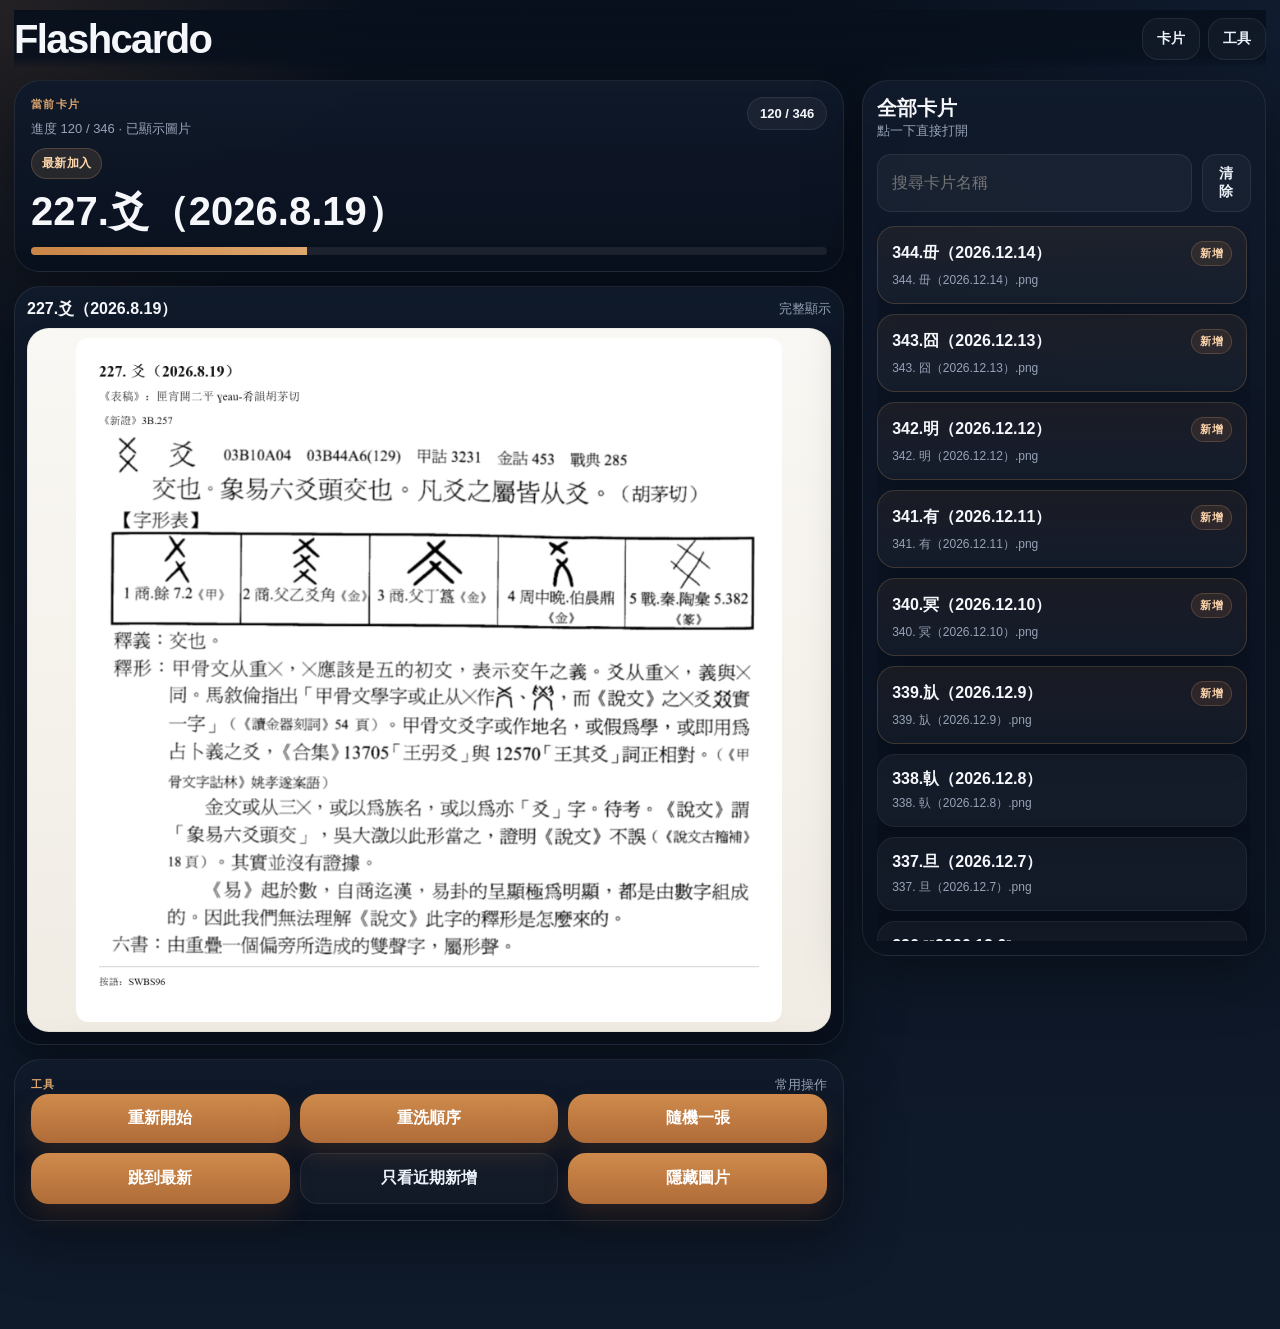
==== commit 9fe82f3c: "Auto update cards from images" ====
--- a/index.html
+++ b/index.html
@@ -95,7 +95,7 @@
     </nav>
   </div>
 
-  <script>window.__FLASHCARDO_CARDS__ = [{"id": 343, "name": "343. 囧（2026.12.13）.png", "title": "343.囧（2026.12.13）", "src": "images/343.%20%E5%9B%A7%EF%BC%882026.12.13%EF%BC%89.png"}, {"id": 342, "name": "342. 明（2026.12.12）.png", "title": "342.明（2026.12.12）", "src": "images/342.%20%E6%98%8E%EF%BC%882026.12.12%EF%BC%89.png"}, {"id": 341, "name": "341. 有（2026.12.11）.png", "title": "341.有（2026.12.11）", "src": "images/341.%20%E6%9C%89%EF%BC%882026.12.11%EF%BC%89.png"}, {"id": 340, "name": "340. 冥（2026.12.10）.png", "title": "340.冥（2026.12.10）", "src": "images/340.%20%E5%86%A5%EF%BC%882026.12.10%EF%BC%89.png"}, {"id": 339, "name": "339. 㫃（2026.12.9）.png", "title": "339.㫃（2026.12.9）", "src": "images/339.%20%E3%AB%83%EF%BC%882026.12.9%EF%BC%89.png"}, {"id": 338, "name": "338. 倝（2026.12.8）.png", "title": "338.倝（2026.12.8）", "src": "images/338.%20%E5%80%9D%EF%BC%882026.12.8%EF%BC%89.png"}, {"id": 337, "name": "337. 旦（2026.12.7）.png", "title": "337.旦（2026.12.7）", "src": "images/337.%20%E6%97%A6%EF%BC%882026.12.7%EF%BC%89.png"}, {"id": 336, "name": "336. 𨛜（2026.12.6）.png", "title": "336.𨛜（2026.12.6）", "src": "images/336.%20%F0%A8%9B%9C%EF%BC%882026.12.6%EF%BC%89.png"}, {"id": 335, "name": "335. 邑（2026.12.5）.png", "title": "335.邑（2026.12.5）", "src": "images/335.%20%E9%82%91%EF%BC%882026.12.5%EF%BC%89.png"}, {"id": 334, "name": "334. 貝（2026.12.4）.png", "title": "334.貝（2026.12.4）", "src": "images/334.%20%E8%B2%9D%EF%BC%882026.12.4%EF%BC%89.png"}, {"id": 333, "name": "333. 員（2026.12.3）.png", "title": "333.員（2026.12.3）", "src": "images/333.%20%E5%93%A1%EF%BC%882026.12.3%EF%BC%89.png"}, {"id": 332, "name": "332. 囗（2026.12.2）.png", "title": "332.囗（2026.12.2）", "src": "images/332.%20%E5%9B%97%EF%BC%882026.12.2%EF%BC%89.png"}, {"id": 331, "name": "331. 㯻（2026.12.1）.png", "title": "331.㯻（2026.12.1）", "src": "images/331.%20%E3%AF%BB%EF%BC%882026.12.1%EF%BC%89.png"}, {"id": 330, "name": "330. 束（2026.11.30）.png", "title": "330.束（2026.11.30）", "src": "images/330.%20%E6%9D%9F%EF%BC%882026.11.30%EF%BC%89.png"}, {"id": 329, "name": "329. 桼（2026.11.29）.png", "title": "329.桼（2026.11.29）", "src": "images/329.%20%E6%A1%BC%EF%BC%882026.11.29%EF%BC%89.png"}, {"id": 328, "name": "328. 巢（2026.11.28）.png", "title": "328.巢（2026.11.28）", "src": "images/328.%20%E5%B7%A2%EF%BC%882026.11.28%EF%BC%89.png"}, {"id": 327, "name": "327. 稽（2026.11.27）.png", "title": "327.稽（2026.11.27）", "src": "images/327.%20%E7%A8%BD%EF%BC%882026.11.27%EF%BC%89.png"}, {"id": 326, "name": "326. 𥝌（2026.11.26）.png", "title": "326.𥝌（2026.11.26）", "src": "images/326.%20%F0%A5%9D%8C%EF%BC%882026.11.26%EF%BC%89.png"}, {"id": 325, "name": "325. 華（2026.11.25）.png", "title": "325.華（2026.11.25）", "src": "images/325.%20%E8%8F%AF%EF%BC%882026.11.25%EF%BC%89.png"}, {"id": 324, "name": "324. 𠌶（2026.11.24）.png", "title": "324.𠌶（2026.11.24）", "src": "images/324.%20%F0%A0%8C%B6%EF%BC%882026.11.24%EF%BC%89.png"}, {"id": 323, "name": "323. 𠂹（2026.11.23）.png", "title": "323.𠂹（2026.11.23）", "src": "images/323.%20%F0%A0%82%B9%EF%BC%882026.11.23%EF%BC%89.png"}, {"id": 322, "name": "322. 乇（2026.11.22）.png", "title": "322.乇（2026.11.22）", "src": "images/322.%20%E4%B9%87%EF%BC%882026.11.22%EF%BC%89.png"}, {"id": 321, "name": "321. 生（2026.11.21）.png", "title": "321.生（2026.11.21）", "src": "images/321.%20%E7%94%9F%EF%BC%882026.11.21%EF%BC%89.png"}, {"id": 320, "name": "320. 𣎵（2026.11.20）.png", "title": "320.𣎵（2026.11.20）", "src": "images/320.%20%F0%A3%8E%B5%EF%BC%882026.11.20%EF%BC%89.png"}, {"id": 319, "name": "319. 出（2026.11.19）.png", "title": "319.出（2026.11.19）", "src": "images/319.%20%E5%87%BA%EF%BC%882026.11.19%EF%BC%89.png"}, {"id": 318, "name": "318. 帀（2026.11.18）.png", "title": "318.帀（2026.11.18）", "src": "images/318.%20%E5%B8%80%EF%BC%882026.11.18%EF%BC%89.png"}, {"id": 317, "name": "317. 叒（2026.11.17）.png", "title": "317.叒（2026.11.17）", "src": "images/317.%20%E5%8F%92%EF%BC%882026.11.17%EF%BC%89.png"}, {"id": 316, "name": "316. 才（2026.11.16）.png", "title": "316.才（2026.11.16）", "src": "images/316.%20%E6%89%8D%EF%BC%882026.11.16%EF%BC%89.png"}, {"id": 315, "name": "315. 林（2026.11.15）.png", "title": "315.林（2026.11.15）", "src": "images/315.%20%E6%9E%97%EF%BC%882026.11.15%EF%BC%89.png"}, {"id": 314, "name": "314. 東（2026.11.14）.png", "title": "314.東（2026.11.14）", "src": "images/314.%20%E6%9D%B1%EF%BC%882026.11.14%EF%BC%89.png"}, {"id": 313, "name": "313. 桀（2026.11.13）.png", "title": "313.桀（2026.11.13）", "src": "images/313.%20%E6%A1%80%EF%BC%882026.11.13%EF%BC%89.png"}, {"id": 312, "name": "312. 久（2026.11.12）.png", "title": "312.久（2026.11.12）", "src": "images/312.%20%E4%B9%85%EF%BC%882026.11.12%EF%BC%89.png"}, {"id": 311, "name": "311. 夂（2026.11.11）.png", "title": "311.夂（2026.11.11）", "src": "images/311.%20%E5%A4%82%EF%BC%882026.11.11%EF%BC%89.png"}, {"id": 310, "name": "310. 弟（2026.11.10）.png", "title": "310.弟（2026.11.10）", "src": "images/310.%20%E5%BC%9F%EF%BC%882026.11.10%EF%BC%89.png"}, {"id": 309, "name": "309. 韋（2026.11.9）.png", "title": "309.韋（2026.11.9）", "src": "images/309.%20%E9%9F%8B%EF%BC%882026.11.9%EF%BC%89.png"}, {"id": 308, "name": "308. 舜（2026.11.8）.png", "title": "308.舜（2026.11.8）", "src": "images/308.%20%E8%88%9C%EF%BC%882026.11.8%EF%BC%89.png"}, {"id": 307, "name": "307. 舛（2026.11.7）.png", "title": "307.舛（2026.11.7）", "src": "images/307.%20%E8%88%9B%EF%BC%882026.11.7%EF%BC%89.png"}, {"id": 306, "name": "306. 夊（2026.11.6）.png", "title": "306.夊（2026.11.6）", "src": "images/306.%20%E5%A4%8A%EF%BC%882026.11.6%EF%BC%89.png"}, {"id": 305, "name": "305. 麥（2026.11.5）.png", "title": "305.麥（2026.11.5）", "src": "images/305.%20%E9%BA%A5%EF%BC%882026.11.5%EF%BC%89.png"}, {"id": 304, "name": "304. 嗇（2026.11.4）.png", "title": "304.嗇（2026.11.4）", "src": "images/304.%20%E5%97%87%EF%BC%882026.11.4%EF%BC%89.png"}, {"id": 303, "name": "303. 㐭（2026.11.3）.png", "title": "303.㐭（2026.11.3）", "src": "images/303.%20%E3%90%AD%EF%BC%882026.11.3%EF%BC%89.png"}, {"id": 302, "name": "302. 畗（2026.11.2）.png", "title": "302.畗（2026.11.2）", "src": "images/302.%20%E7%95%97%EF%BC%882026.11.2%EF%BC%89.png"}, {"id": 301, "name": "301. 㫗（2026.11.1）.png", "title": "301.㫗（2026.11.1）", "src": "images/301.%20%E3%AB%97%EF%BC%882026.11.1%EF%BC%89.png"}, {"id": 300, "name": "300. 亯（2026.10.31）.png", "title": "300.亯（2026.10.31）", "src": "images/300.%20%E4%BA%AF%EF%BC%882026.10.31%EF%BC%89.png"}, {"id": 299, "name": "299. 京（2026.10.30）.png", "title": "299.京（2026.10.30）", "src": "images/299.%20%E4%BA%AC%EF%BC%882026.10.30%EF%BC%89.png"}, {"id": 298, "name": "298. 𩫖（2026.10.29）.png", "title": "298.𩫖（2026.10.29）", "src": "images/298.%20%F0%A9%AB%96%EF%BC%882026.10.29%EF%BC%89.png"}, {"id": 297, "name": "297. 冂（2026.10.28）.png", "title": "297.冂（2026.10.28）", "src": "images/297.%20%E5%86%82%EF%BC%882026.10.28%EF%BC%89.png"}, {"id": 296, "name": "296. 高（2026.10.27）.png", "title": "296.高（2026.10.27）", "src": "images/296.%20%E9%AB%98%EF%BC%882026.10.27%EF%BC%89.png"}, {"id": 295, "name": "295. 矢（2026.10.26）.png", "title": "295.矢（2026.10.26）", "src": "images/295.%20%E7%9F%A2%EF%BC%882026.10.26%EF%BC%89.png"}, {"id": 294, "name": "294. 缶（2026.10.25）.png", "title": "294.缶（2026.10.25）", "src": "images/294.%20%E7%BC%B6%EF%BC%882026.10.25%EF%BC%89.png"}, {"id": 293, "name": "293. 入（2026.10.24）.png", "title": "293.入（2026.10.24）", "src": "images/293.%20%E5%85%A5%EF%BC%882026.10.24%EF%BC%89.png"}, {"id": 292, "name": "292. 倉（2026.10.23）.png", "title": "292.倉（2026.10.23）", "src": "images/292.%20%E5%80%89%EF%BC%882026.10.23%EF%BC%89.png"}, {"id": 291, "name": "291. 會（2026.10.22）.png", "title": "291.會（2026.10.22）", "src": "images/291.%20%E6%9C%83%EF%BC%882026.10.22%EF%BC%89.png"}, {"id": 290, "name": "290. 亼（2026.10.21）.png", "title": "290.亼（2026.10.21）", "src": "images/290.%20%E4%BA%BC%EF%BC%882026.10.21%EF%BC%89.png"}, {"id": 289, "name": "289. 鬯（2026.10.20）.png", "title": "289.鬯（2026.10.20）", "src": "images/289.%20%E9%AC%AF%EF%BC%882026.10.20%EF%BC%89.png"}, {"id": 288, "name": "288. 皀（2026.10.19）.png", "title": "288.皀（2026.10.19）", "src": "images/288.%20%E7%9A%80%EF%BC%882026.10.19%EF%BC%89.png"}, {"id": 287, "name": "287. 井（2026.10.18）.png", "title": "287.井（2026.10.18）", "src": "images/287.%20%E4%BA%95%EF%BC%882026.10.18%EF%BC%89.png"}, {"id": 286, "name": "286. 丹（2026.10.17）.png", "title": "286.丹（2026.10.17）", "src": "images/286.%20%E4%B8%B9%EF%BC%882026.10.17%EF%BC%89.png"}, {"id": 285, "name": "285. 丶（2026.10.16）.png", "title": "285.丶（2026.10.16）", "src": "images/285.%20%E4%B8%B6%EF%BC%882026.10.16%EF%BC%89.png"}, {"id": 284, "name": "284. 去（2026.10.15）.png", "title": "284.去（2026.10.15）", "src": "images/284.%20%E5%8E%BB%EF%BC%882026.10.15%EF%BC%89.png"}, {"id": 283, "name": "283. 𠙴（2026.10.14）.png", "title": "283.𠙴（2026.10.14）", "src": "images/283.%20%F0%A0%99%B4%EF%BC%882026.10.14%EF%BC%89.png"}, {"id": 282, "name": "282. 皿（2026.10.13）.png", "title": "282.皿（2026.10.13）", "src": "images/282.%20%E7%9A%BF%EF%BC%882026.10.13%EF%BC%89.png"}, {"id": 281, "name": "281. 虤（2026.10.12）.png", "title": "281.虤（2026.10.12）", "src": "images/281.%20%E8%99%A4%EF%BC%882026.10.12%EF%BC%89.png"}, {"id": 280, "name": "280. 虎（2026.10.11）.png", "title": "280.虎（2026.10.11）", "src": "images/280.%20%E8%99%8E%EF%BC%882026.10.11%EF%BC%89.png"}, {"id": 279, "name": "279. 虍（2026.10.10）.png", "title": "279.虍（2026.10.10）", "src": "images/279.%20%E8%99%8D%EF%BC%882026.10.10%EF%BC%89.png"}, {"id": 278, "name": "278. 䖒（2026.10.9）.png", "title": "278.䖒（2026.10.9）", "src": "images/278.%20%E4%96%92%EF%BC%882026.10.9%EF%BC%89.png"}, {"id": 277, "name": "277. 豐（2026.10.8）.png", "title": "277.豐（2026.10.8）", "src": "images/277.%20%E8%B1%90%EF%BC%882026.10.8%EF%BC%89.png"}, {"id": 276, "name": "276. 豊（2026.10.7）.png", "title": "276.豊（2026.10.7）", "src": "images/276.%20%E8%B1%8A%EF%BC%882026.10.7%EF%BC%89.png"}, {"id": 275, "name": "275. 豆（2026.10.6）.png", "title": "275.豆（2026.10.6）", "src": "images/275.%20%E8%B1%86%EF%BC%882026.10.6%EF%BC%89.png"}, {"id": 274, "name": "274. 鼓（2026.10.5）.png", "title": "274.鼓（2026.10.5）", "src": "images/274.%20%E9%BC%93%EF%BC%882026.10.5%EF%BC%89.png"}, {"id": 273, "name": "273. 壴（2026.10.4）.png", "title": "273.壴（2026.10.4）", "src": "images/273.%20%E5%A3%B4%EF%BC%882026.10.4%EF%BC%89.png"}, {"id": 272, "name": "272. 喜（2026.10.3）.png", "title": "272.喜（2026.10.3）", "src": "images/272.%20%E5%96%9C%EF%BC%882026.10.3%EF%BC%89.png"}, {"id": 271, "name": "271. 旨（2026.10.2）.png", "title": "271.旨（2026.10.2）", "src": "images/271.%20%E6%97%A8%EF%BC%882026.10.2%EF%BC%89.png"}, {"id": 270, "name": "270. 号（2026.10.1）.png", "title": "270.号（2026.10.1）", "src": "images/270.%20%E5%8F%B7%EF%BC%882026.10.1%EF%BC%89.png"}, {"id": 269, "name": "269. 丂（2026.9.30）.png", "title": "269.丂（2026.9.30）", "src": "images/269.%20%E4%B8%82%EF%BC%882026.9.30%EF%BC%89.png"}, {"id": 268, "name": "268. 甘（2026.9.29）.png", "title": "268.甘（2026.9.29）", "src": "images/268.%20%E7%94%98%EF%BC%882026.9.29%EF%BC%89.png"}, {"id": 267, "name": "267. 巫（2026.9.28）.png", "title": "267.巫（2026.9.28）", "src": "images/267.%20%E5%B7%AB%EF%BC%882026.9.28%EF%BC%89.png"}, {"id": 266, "name": "266. 㠭（2026.9.27）.png", "title": "266.㠭（2026.9.27）", "src": "images/266.%20%E3%A0%AD%EF%BC%882026.9.27%EF%BC%89.png"}, {"id": 265, "name": "265. 工（2026.9.26）.png", "title": "265.工（2026.9.26）", "src": "images/265.%20%E5%B7%A5%EF%BC%882026.9.26%EF%BC%89.png"}, {"id": 264, "name": "264. 左（2026.9.25）.png", "title": "264.左（2026.9.25）", "src": "images/264.%20%E5%B7%A6%EF%BC%882026.9.25%EF%BC%89.png"}, {"id": 263, "name": "263. 丌（2026.9.24）.png", "title": "263.丌（2026.9.24）", "src": "images/263.%20%E4%B8%8C%EF%BC%882026.9.24%EF%BC%89.png"}, {"id": 262, "name": "262. 竹（2026.9.23）.png", "title": "262.竹（2026.9.23）", "src": "images/262.%20%E7%AB%B9%EF%BC%882026.9.23%EF%BC%89.png"}, {"id": 261, "name": "261. 耒（2026.9.22）.png", "title": "261.耒（2026.9.22）", "src": "images/261.%20%E8%80%92%EF%BC%882026.9.22%EF%BC%89.png"}, {"id": 260, "name": "260. 丯（2026.9.21）.png", "title": "260.丯（2026.9.21）", "src": "images/260.%20%E4%B8%AF%EF%BC%882026.9.21%EF%BC%89.png"}, {"id": 259, "name": "259. 𠛉（2026.9.20）.png", "title": "259.𠛉（2026.9.20）", "src": "images/259.%20%F0%A0%9B%89%EF%BC%882026.9.20%EF%BC%89.png"}, {"id": 258, "name": "258. 刃（2026.9.19）.png", "title": "258.刃（2026.9.19）", "src": "images/258.%20%E5%88%83%EF%BC%882026.9.19%EF%BC%89.png"}, {"id": 257, "name": "257. 刀（2026.9.18）.png", "title": "257.刀（2026.9.18）", "src": "images/257.%20%E5%88%80%EF%BC%882026.9.18%EF%BC%89.png"}, {"id": 256, "name": "256. 筋（2026.9.17）.png", "title": "256.筋（2026.9.17）", "src": "images/256.%20%E7%AD%8B%EF%BC%882026.9.17%EF%BC%89.png"}, {"id": 255, "name": "255. 歺（2026.9.16）.png", "title": "255.歺（2026.9.16）", "src": "images/255.%20%E6%AD%BA%EF%BC%882026.9.16%EF%BC%89.png"}, {"id": 254, "name": "254. 𣦼（2026.9.15）.png", "title": "254.𣦼（2026.9.15）", "src": "images/254.%20%F0%A3%A6%BC%EF%BC%882026.9.15%EF%BC%89.png"}, {"id": 253, "name": "253. 𠬪（2026.9.14）.png", "title": "253.𠬪（2026.9.14）", "src": "images/253.%20%F0%A0%AC%AA%EF%BC%882026.9.14%EF%BC%89.png"}, {"id": 252, "name": "252. 予（2026.9.13）.png", "title": "252.予（2026.9.13）", "src": "images/252.%20%E4%BA%88%EF%BC%882026.9.13%EF%BC%89.png"}, {"id": 251, "name": "251. 放（2026.9.12）.png", "title": "251.放（2026.9.12）", "src": "images/251.%20%E6%94%BE%EF%BC%882026.9.12%EF%BC%89.png"}, {"id": 250, "name": "250. 玄（2026.9.11）.png", "title": "250.玄（2026.9.11）", "src": "images/250.%20%E7%8E%84%EF%BC%882026.9.11%EF%BC%89.png"}, {"id": 249, "name": "249. 叀（2026.9.10）.png", "title": "249.叀（2026.9.10）", "src": "images/249.%20%E5%8F%80%EF%BC%882026.9.10%EF%BC%89.png"}, {"id": 248, "name": "248. 𢆶（2026.9.9）.png", "title": "248.𢆶（2026.9.9）", "src": "images/248.%20%F0%A2%86%B6%EF%BC%882026.9.9%EF%BC%89.png"}, {"id": 247, "name": "247. 幺（2026.9.8）.png", "title": "247.幺（2026.9.8）", "src": "images/247.%20%E5%B9%BA%EF%BC%882026.9.8%EF%BC%89.png"}, {"id": 246, "name": "246. 冓（2026.9.7）.png", "title": "246.冓（2026.9.7）", "src": "images/246.%20%E5%86%93%EF%BC%882026.9.7%EF%BC%89.png"}, {"id": 245, "name": "245. 𠦒（2026.9.6）.png", "title": "245.𠦒（2026.9.6）", "src": "images/245.%20%F0%A0%A6%92%EF%BC%882026.9.6%EF%BC%89.png"}, {"id": 244, "name": "244. 雥（2026.9.5）.png", "title": "244.雥（2026.9.5）", "src": "images/244.%20%E9%9B%A5%EF%BC%882026.9.5%EF%BC%89.png"}, {"id": 243, "name": "243. 雔（2026.9.4）.png", "title": "243.雔（2026.9.4）", "src": "images/243.%20%E9%9B%94%EF%BC%882026.9.4%EF%BC%89.png"}, {"id": 242, "name": "242. 瞿（2026.9.3）.png", "title": "242.瞿（2026.9.3）", "src": "images/242.%20%E7%9E%BF%EF%BC%882026.9.3%EF%BC%89.png"}, {"id": 241, "name": "241. 羴（2026.9.2）.png", "title": "241.羴（2026.9.2）", "src": "images/241.%20%E7%BE%B4%EF%BC%882026.9.2%EF%BC%89.png"}, {"id": 240, "name": "240. 羊（2026.9.1）.png", "title": "240.羊（2026.9.1）", "src": "images/240.%20%E7%BE%8A%EF%BC%882026.9.1%EF%BC%89.png"}, {"id": 239, "name": "239. 苜（2026.8.31）.png", "title": "239.苜（2026.8.31）", "src": "images/239.%20%E8%8B%9C%EF%BC%882026.8.31%EF%BC%89.png"}, {"id": 238, "name": "238. 𦫳（2026.8.30）.png", "title": "238.𦫳（2026.8.30）", "src": "images/238.%20%F0%A6%AB%B3%EF%BC%882026.8.30%EF%BC%89.png"}, {"id": 237, "name": "237. 萑（2026.8.29）.png", "title": "237.萑（2026.8.29）", "src": "images/237.%20%E8%90%91%EF%BC%882026.8.29%EF%BC%89.png"}, {"id": 236, "name": "236. 奞（2026.8.28）.png", "title": "236.奞（2026.8.28）", "src": "images/236.%20%E5%A5%9E%EF%BC%882026.8.28%EF%BC%89.png"}, {"id": 235, "name": "235. 習（2026.8.27）.png", "title": "235.習（2026.8.27）", "src": "images/235.%20%E7%BF%92%EF%BC%882026.8.27%EF%BC%89.png"}, {"id": 234, "name": "234. 皕（2026.8.26）.png", "title": "234.皕（2026.8.26）", "src": "images/234.%20%E7%9A%95%EF%BC%882026.8.26%EF%BC%89.png"}, {"id": 233, "name": "233. 盾（2026.8.25）.png", "title": "233.盾（2026.8.25）", "src": "images/233.%20%E7%9B%BE%EF%BC%882026.8.25%EF%BC%89.png"}, {"id": 232, "name": "232. 眉（2026.8.24）.png", "title": "232.眉（2026.8.24）", "src": "images/232.%20%E7%9C%89%EF%BC%882026.8.24%EF%BC%89.png"}, {"id": 344, "name": "232. 眉（2026.8.23）.png", "title": "232.眉（2026.8.23）", "src": "images/232.%20%E7%9C%89%EF%BC%882026.8.23%EF%BC%89.png"}, {"id": 231, "name": "231. 䀠（2026.8.23）.png", "title": "231.䀠（2026.8.23）", "src": "images/231.%20%E4%80%A0%EF%BC%882026.8.23%EF%BC%89.png"}, {"id": 230, "name": "230. 𥄎（2026.8.22）.png", "title": "230.𥄎（2026.8.22）", "src": "images/230.%20%F0%A5%84%8E%EF%BC%882026.8.22%EF%BC%89.png"}, {"id": 229, "name": "229. 㸚（2026.8.21）.png", "title": "229.㸚（2026.8.21）", "src": "images/229.%20%E3%B8%9A%EF%BC%882026.8.21%EF%BC%89.png"}, {"id": 228, "name": "228. 爻（2026.8.20）.png", "title": "228.爻（2026.8.20）", "src": "images/228.%20%E7%88%BB%EF%BC%882026.8.20%EF%BC%89.png"}, {"id": 227, "name": "227. 用（2026.8.19）.png", "title": "227.用（2026.8.19）", "src": "images/227.%20%E7%94%A8%EF%BC%882026.8.19%EF%BC%89.png"}, {"id": 345, "name": "227. 爻（2026.8.19）.png", "title": "227.爻（2026.8.19）", "src": "images/227.%20%E7%88%BB%EF%BC%882026.8.19%EF%BC%89.png"}, {"id": 226, "name": "226. 卜（2026.8.18）.png", "title": "226.卜（2026.8.18）", "src": "images/226.%20%E5%8D%9C%EF%BC%882026.8.18%EF%BC%89.png"}, {"id": 225, "name": "225. 教（2026.8.17）.png", "title": "225.教（2026.8.17）", "src": "images/225.%20%E6%95%99%EF%BC%882026.8.17%EF%BC%89.png"}, {"id": 224, "name": "224. 攴（2026.8.16）.png", "title": "224.攴（2026.8.16）", "src": "images/224.%20%E6%94%B4%EF%BC%882026.8.16%EF%BC%89.png"}, {"id": 223, "name": "223. 㼱（2026.8.15）.png", "title": "223.㼱（2026.8.15）", "src": "images/223.%20%E3%BC%B1%EF%BC%882026.8.15%EF%BC%89.png"}, {"id": 222, "name": "222. 寸（2026.8.14）.png", "title": "222.寸（2026.8.14）", "src": "images/222.%20%E5%AF%B8%EF%BC%882026.8.14%EF%BC%89.png"}, {"id": 221, "name": "221. 几（2026.8.13）.png", "title": "221.几（2026.8.13）", "src": "images/221.%20%E5%87%A0%EF%BC%882026.8.13%EF%BC%89.png"}, {"id": 220, "name": "220. 殳（2026.8.12）.png", "title": "220.殳（2026.8.12）", "src": "images/220.%20%E6%AE%B3%EF%BC%882026.8.12%EF%BC%89.png"}, {"id": 219, "name": "219. 臣（2026.8.11）.png", "title": "219.臣（2026.8.11）", "src": "images/219.%20%E8%87%A3%EF%BC%882026.8.11%EF%BC%89.png"}, {"id": 218, "name": "218. 臤（2026.8.10）.png", "title": "218.臤（2026.8.10）", "src": "images/218.%20%E8%87%A4%EF%BC%882026.8.10%EF%BC%89.png"}, {"id": 217, "name": "217. 隶（2026.8.9）.png", "title": "217.隶（2026.8.9）", "src": "images/217.%20%E9%9A%B6%EF%BC%882026.8.9%EF%BC%89.png"}, {"id": 216, "name": "216. 畫（2026.8.8）.png", "title": "216.畫（2026.8.8）", "src": "images/216.%20%E7%95%AB%EF%BC%882026.8.8%EF%BC%89.png"}, {"id": 215, "name": "215. 𦘒（2026.8.7）.png", "title": "215.𦘒（2026.8.7）", "src": "images/215.%20%F0%A6%98%92%EF%BC%882026.8.7%EF%BC%89.png"}, {"id": 214, "name": "214. 支（2026.8.6）.png", "title": "214.支（2026.8.6）", "src": "images/214.%20%E6%94%AF%EF%BC%882026.8.6%EF%BC%89.png"}, {"id": 213, "name": "213. 史（2026.8.5）.png", "title": "213.史（2026.8.5）", "src": "images/213.%20%E5%8F%B2%EF%BC%882026.8.5%EF%BC%89.png"}, {"id": 212, "name": "212. （2026.8.4）.png", "title": "212.（2026.8.4）", "src": "images/212.%20%EE%A0%96%EF%BC%882026.8.4%EF%BC%89.png"}, {"id": 211, "name": "211. 鬥（2026.8.3）.png", "title": "211.鬥（2026.8.3）", "src": "images/211.%20%E9%AC%A5%EF%BC%882026.8.3%EF%BC%89.png"}, {"id": 210, "name": "210. 丮（2026.8.2）.png", "title": "210.丮（2026.8.2）", "src": "images/210.%20%E4%B8%AE%EF%BC%882026.8.2%EF%BC%89.png"}, {"id": 209, "name": "209. 䰜（2026.8.1）.png", "title": "209.䰜（2026.8.1）", "src": "images/209.%20%E4%B0%9C%EF%BC%882026.8.1%EF%BC%89.png"}, {"id": 208, "name": "208. 鬲（2026.7.31）.png", "title": "208.鬲（2026.7.31）", "src": "images/208.%20%E9%AC%B2%EF%BC%882026.7.31%EF%BC%89.png"}, {"id": 207, "name": "207. 爨（2026.7.30）.png", "title": "207.爨（2026.7.30）", "src": "images/207.%20%E7%88%A8%EF%BC%882026.7.30%EF%BC%89.png"}, {"id": 206, "name": "206. 晨（2026.7.29）.png", "title": "206.晨（2026.7.29）", "src": "images/206.%20%E6%99%A8%EF%BC%882026.7.29%EF%BC%89.png"}, {"id": 205, "name": "205. 𦥑（2026.7.28）.png", "title": "205.𦥑（2026.7.28）", "src": "images/205.%20%F0%A6%A5%91%EF%BC%882026.7.28%EF%BC%89.png"}, {"id": 204, "name": "204. 舁（2026.7.27）.png", "title": "204.舁（2026.7.27）", "src": "images/204.%20%E8%88%81%EF%BC%882026.7.27%EF%BC%89.png"}, {"id": 203, "name": "203. 異（2026.7.26）.png", "title": "203.異（2026.7.26）", "src": "images/203.%20%E7%95%B0%EF%BC%882026.7.26%EF%BC%89.png"}, {"id": 202, "name": "202. 共（2026.7.25）.png", "title": "202.共（2026.7.25）", "src": "images/202.%20%E5%85%B1%EF%BC%882026.7.25%EF%BC%89.png"}, {"id": 201, "name": "201. 癶（2026.7.24）.png", "title": "201.癶（2026.7.24）", "src": "images/201.%20%E7%99%B6%EF%BC%882026.7.24%EF%BC%89.png"}, {"id": 200, "name": "200. 廾（2026.7.23）.png", "title": "200.廾（2026.7.23）", "src": "images/200.%20%E5%BB%BE%EF%BC%882026.7.23%EF%BC%89.png"}, {"id": 199, "name": "199. 菐（2026.7.22）.png", "title": "199.菐（2026.7.22）", "src": "images/199.%20%E8%8F%90%EF%BC%882026.7.22%EF%BC%89.png"}, {"id": 198, "name": "198. 丵（2026.7.21）.png", "title": "198.丵（2026.7.21）", "src": "images/198.%20%E4%B8%B5%EF%BC%882026.7.21%EF%BC%89.png"}, {"id": 197, "name": "197. 䇂（2026.7.20）.png", "title": "197.䇂（2026.7.20）", "src": "images/197.%20%E4%87%82%EF%BC%882026.7.20%EF%BC%89.png"}, {"id": 196, "name": "196. 音（2026.7.19）.png", "title": "196.音（2026.7.19）", "src": "images/196.%20%E9%9F%B3%EF%BC%882026.7.19%EF%BC%89.png"}, {"id": 195, "name": "195. 誩（2026.7.18）.png", "title": "195.誩（2026.7.18）", "src": "images/195.%20%E8%AA%A9%EF%BC%882026.7.18%EF%BC%89.png"}, {"id": 194, "name": "194. 言（2026.7.17）.png", "title": "194.言（2026.7.17）", "src": "images/194.%20%E8%A8%80%EF%BC%882026.7.17%EF%BC%89.png"}, {"id": 193, "name": "193. 卅（2026.7.16）.png", "title": "193.卅（2026.7.16）", "src": "images/193.%20%E5%8D%85%EF%BC%882026.7.16%EF%BC%89.png"}, {"id": 192, "name": "192. 十（2026.7.15）.png", "title": "192.十（2026.7.15）", "src": "images/192.%20%E5%8D%81%EF%BC%882026.7.15%EF%BC%89.png"}, {"id": 191, "name": "191. 古（2026.7.14）.png", "title": "191.古（2026.7.14）", "src": "images/191.%20%E5%8F%A4%EF%BC%882026.7.14%EF%BC%89.png"}, {"id": 190, "name": "190. 丩（2026.7.13）.png", "title": "190.丩（2026.7.13）", "src": "images/190.%20%E4%B8%A9%EF%BC%882026.7.13%EF%BC%89.png"}, {"id": 189, "name": "189. 句（2026.7.12）.png", "title": "189.句（2026.7.12）", "src": "images/189.%20%E5%8F%A5%EF%BC%882026.7.12%EF%BC%89.png"}, {"id": 188, "name": "188. 㕯（2026.7.11）.png", "title": "188.㕯（2026.7.11）", "src": "images/188.%20%E3%95%AF%EF%BC%882026.7.11%EF%BC%89.png"}, {"id": 187, "name": "187. 𧮫（2026.7.10）.png", "title": "187.𧮫（2026.7.10）", "src": "images/187.%20%F0%A7%AE%AB%EF%BC%882026.7.10%EF%BC%89.png"}, {"id": 186, "name": "186. 干（2026.7.9）.png", "title": "186.干（2026.7.9）", "src": "images/186.%20%E5%B9%B2%EF%BC%882026.7.9%EF%BC%89.png"}, {"id": 185, "name": "185. 㗊（2026.7.8）.png", "title": "185.㗊（2026.7.8）", "src": "images/185.%20%E3%97%8A%EF%BC%882026.7.8%EF%BC%89.png"}, {"id": 184, "name": "184. 冊（2026.7.7）.png", "title": "184.冊（2026.7.7）", "src": "images/184.%20%E5%86%8A%EF%BC%882026.7.7%EF%BC%89.png"}, {"id": 183, "name": "183. 龠（2026.7.6）.png", "title": "183.龠（2026.7.6）", "src": "images/183.%20%E9%BE%A0%EF%BC%882026.7.6%EF%BC%89.png"}, {"id": 182, "name": "182. 品（2026.7.5）.png", "title": "182.品（2026.7.5）", "src": "images/182.%20%E5%93%81%EF%BC%882026.7.5%EF%BC%89.png"}, {"id": 181, "name": "181. 㢟（2026.7.4）.png", "title": "181.㢟（2026.7.4）", "src": "images/181.%20%E3%A2%9F%EF%BC%882026.7.4%EF%BC%89.png"}, {"id": 180, "name": "180. 廴（2026.7.3）.png", "title": "180.廴（2026.7.3）", "src": "images/180.%20%E5%BB%B4%EF%BC%882026.7.3%EF%BC%89.png"}, {"id": 179, "name": "179. 彳（2026.7.2）.png", "title": "179.彳（2026.7.2）", "src": "images/179.%20%E5%BD%B3%EF%BC%882026.7.2%EF%BC%89.png"}, {"id": 178, "name": "178. 辵（2026.7.1）.png", "title": "178.辵（2026.7.1）", "src": "images/178.%20%E8%BE%B5%EF%BC%882026.7.1%EF%BC%89.png"}, {"id": 177, "name": "177. 是（2026.6.30）.png", "title": "177.是（2026.6.30）", "src": "images/177.%20%E6%98%AF%EF%BC%882026.6.30%EF%BC%89.png"}, {"id": 176, "name": "176. 正（2026.6.29）.png", "title": "176.正（2026.6.29）", "src": "images/176.%20%E6%AD%A3%EF%BC%882026.6.29%EF%BC%89.png"}, {"id": 175, "name": "175. 步（2026.6.28）.png", "title": "175.步（2026.6.28）", "src": "images/175.%20%E6%AD%A5%EF%BC%882026.6.28%EF%BC%89.png"}, {"id": 174, "name": "174. 癶（2026.6.27）.png", "title": "174.癶（2026.6.27）", "src": "images/174.%20%E7%99%B6%EF%BC%882026.6.27%EF%BC%89.png"}, {"id": 173, "name": "173. 走（2026.6.26）.png", "title": "173.走（2026.6.26）", "src": "images/173.%20%E8%B5%B0%EF%BC%882026.6.26%EF%BC%89.png"}, {"id": 172, "name": "172. 哭（2026.6.25）.png", "title": "172.哭（2026.6.25）", "src": "images/172.%20%E5%93%AD%EF%BC%882026.6.25%EF%BC%89.png"}, {"id": 171, "name": "171. 吅（2026.6.24）.png", "title": "171.吅（2026.6.24）", "src": "images/171.%20%E5%90%85%EF%BC%882026.6.24%EF%BC%89.png"}, {"id": 170, "name": "170. 凵（2026.6.23）.png", "title": "170.凵（2026.6.23）", "src": "images/170.%20%E5%87%B5%EF%BC%882026.6.23%EF%BC%89.png"}, {"id": 169, "name": "169. 告（2026.6.22）.png", "title": "169.告（2026.6.22）", "src": "images/169.%20%E5%91%8A%EF%BC%882026.6.22%EF%BC%89.png"}, {"id": 168, "name": "168. 犛（2026.6.21）.png", "title": "168.犛（2026.6.21）", "src": "images/168.%20%E7%8A%9B%EF%BC%882026.6.21%EF%BC%89.png"}, {"id": 167, "name": "167. 牛（2026.6.20）.png", "title": "167.牛（2026.6.20）", "src": "images/167.%20%E7%89%9B%EF%BC%882026.6.20%EF%BC%89.png"}, {"id": 166, "name": "166. 半（2026.6.19）.png", "title": "166.半（2026.6.19）", "src": "images/166.%20%E5%8D%8A%EF%BC%882026.6.19%EF%BC%89.png"}, {"id": 165, "name": "165. 釆（2026.6.18）.png", "title": "165.釆（2026.6.18）", "src": "images/165.%20%E9%87%86%EF%BC%882026.6.18%EF%BC%89.png"}, {"id": 164, "name": "164. 八（2026.6.17）.png", "title": "164.八（2026.6.17）", "src": "images/164.%20%E5%85%AB%EF%BC%882026.6.17%EF%BC%89.png"}, {"id": 163, "name": "163. 茻（2026.6.16）.png", "title": "163.茻（2026.6.16）", "src": "images/163.%20%E8%8C%BB%EF%BC%882026.6.16%EF%BC%89.png"}, {"id": 162, "name": "162. 蓐（2026.6.15）.png", "title": "162.蓐（2026.6.15）", "src": "images/162.%20%E8%93%90%EF%BC%882026.6.15%EF%BC%89.png"}, {"id": 161, "name": "161. 艸（2026.6.14）.png", "title": "161.艸（2026.6.14）", "src": "images/161.%20%E8%89%B8%EF%BC%882026.6.14%EF%BC%89.png"}, {"id": 160, "name": "160. 屮（2026.6.13）.png", "title": "160.屮（2026.6.13）", "src": "images/160.%20%E5%B1%AE%EF%BC%882026.6.13%EF%BC%89.png"}, {"id": 159, "name": "159. 丨（2026.6.12）.png", "title": "159.丨（2026.6.12）", "src": "images/159.%20%E4%B8%A8%EF%BC%882026.6.12%EF%BC%89.png"}, {"id": 158, "name": "158. 士（2026.6.11）.png", "title": "158.士（2026.6.11）", "src": "images/158.%20%E5%A3%AB%EF%BC%882026.6.11%EF%BC%89.png"}, {"id": 157, "name": "157. 气（2026.6.10）.png", "title": "157.气（2026.6.10）", "src": "images/157.%20%E6%B0%94%EF%BC%882026.6.10%EF%BC%89.png"}, {"id": 156, "name": "156. 玨（2026.6.9）.png", "title": "156.玨（2026.6.9）", "src": "images/156.%20%E7%8E%A8%EF%BC%882026.6.9%EF%BC%89.png"}, {"id": 155, "name": "155. 玉（2026.6.8）.png", "title": "155.玉（2026.6.8）", "src": "images/155.%20%E7%8E%89%EF%BC%882026.6.8%EF%BC%89.png"}, {"id": 154, "name": "154. 王（2026.6.7）.png", "title": "154.王（2026.6.7）", "src": "images/154.%20%E7%8E%8B%EF%BC%882026.6.7%EF%BC%89.png"}, {"id": 153, "name": "153. 三（2026.6.6）.png", "title": "153.三（2026.6.6）", "src": "images/153.%20%E4%B8%89%EF%BC%882026.6.6%EF%BC%89.png"}, {"id": 152, "name": "152. 示（2026.6.5）.png", "title": "152.示（2026.6.5）", "src": "images/152.%20%E7%A4%BA%EF%BC%882026.6.5%EF%BC%89.png"}, {"id": 151, "name": "151. 上（2026.6.4）.png", "title": "151.上（2026.6.4）", "src": "images/151.%20%E4%B8%8A%EF%BC%882026.6.4%EF%BC%89.png"}, {"id": 150, "name": "150. 唯（2026.6.3）.png", "title": "150.唯（2026.6.3）", "src": "images/150.%20%E5%94%AF%EF%BC%882026.6.3%EF%BC%89.png"}, {"id": 149, "name": "149. 粵-雩（2026.6.2）.png", "title": "149.粵-雩（2026.6.2）", "src": "images/149.%20%E7%B2%B5-%E9%9B%A9%EF%BC%882026.6.2%EF%BC%89.png"}, {"id": 148, "name": "148. 雖（2026.6.1）.png", "title": "148.雖（2026.6.1）", "src": "images/148.%20%E9%9B%96%EF%BC%882026.6.1%EF%BC%89.png"}, {"id": 147, "name": "147. 嘗（2026.5.31）.png", "title": "147.嘗（2026.5.31）", "src": "images/147.%20%E5%98%97%EF%BC%882026.5.31%EF%BC%89.png"}, {"id": 146, "name": "146. 猶（2026.5.30）.png", "title": "146.猶（2026.5.30）", "src": "images/146.%20%E7%8C%B6%EF%BC%882026.5.30%EF%BC%89.png"}, {"id": 145, "name": "145. 即（2026.5.29）.png", "title": "145.即（2026.5.29）", "src": "images/145.%20%E5%8D%B3%EF%BC%882026.5.29%EF%BC%89.png"}, {"id": 144, "name": "144. 既（2026.5.28）.png", "title": "144.既（2026.5.28）", "src": "images/144.%20%E6%97%A2%EF%BC%882026.5.28%EF%BC%89.png"}, {"id": 143, "name": "143. 爰（2026.5.27）.png", "title": "143.爰（2026.5.27）", "src": "images/143.%20%E7%88%B0%EF%BC%882026.5.27%EF%BC%89.png"}, {"id": 142, "name": "142. 末（2026.5.26）.png", "title": "142.末（2026.5.26）", "src": "images/142.%20%E6%9C%AB%EF%BC%882026.5.26%EF%BC%89.png"}, {"id": 141, "name": "141. 豈（2026.5.25）.png", "title": "141.豈（2026.5.25）", "src": "images/141.%20%E8%B1%88%EF%BC%882026.5.25%EF%BC%89.png"}, {"id": 140, "name": "140. 未（2026.5.24）.png", "title": "140.未（2026.5.24）", "src": "images/140.%20%E6%9C%AA%EF%BC%882026.5.24%EF%BC%89.png"}, {"id": 139, "name": "139. 丕（2026.5.23）.png", "title": "139.丕（2026.5.23）", "src": "images/139.%20%E4%B8%95%EF%BC%882026.5.23%EF%BC%89.png"}, {"id": 138, "name": "138. 咸（2026.5.22）.png", "title": "138.咸（2026.5.22）", "src": "images/138.%20%E5%92%B8%EF%BC%882026.5.22%EF%BC%89.png"}, {"id": 137, "name": "137. 亦（2026.5.21）.png", "title": "137.亦（2026.5.21）", "src": "images/137.%20%E4%BA%A6%EF%BC%882026.5.21%EF%BC%89.png"}, {"id": 136, "name": "136. 奚（2026.5.20）.png", "title": "136.奚（2026.5.20）", "src": "images/136.%20%E5%A5%9A%EF%BC%882026.5.20%EF%BC%89.png"}, {"id": 135, "name": "135. 曷（2026.5.19）.png", "title": "135.曷（2026.5.19）", "src": "images/135.%20%E6%9B%B7%EF%BC%882026.5.19%EF%BC%89.png"}, {"id": 134, "name": "134. 胡（2026.5.18）.png", "title": "134.胡（2026.5.18）", "src": "images/134.%20%E8%83%A1%EF%BC%882026.5.18%EF%BC%89.png"}, {"id": 133, "name": "133. 聿（2026.5.17）.png", "title": "133.聿（2026.5.17）", "src": "images/133.%20%E8%81%BF%EF%BC%882026.5.17%EF%BC%89.png"}, {"id": 132, "name": "132. 相（2026.5.16）.png", "title": "132.相（2026.5.16）", "src": "images/132.%20%E7%9B%B8%EF%BC%882026.5.16%EF%BC%89.png"}, {"id": 131, "name": "131. 從（2026.5.15）.png", "title": "131.從（2026.5.15）", "src": "images/131.%20%E5%BE%9E%EF%BC%882026.5.15%EF%BC%89.png"}, {"id": 130, "name": "130. 又（2026.5.14）.png", "title": "130.又（2026.5.14）", "src": "images/130.%20%E5%8F%88%EF%BC%882026.5.14%EF%BC%89.png"}, {"id": 129, "name": "129. 然（2026.5.13）.png", "title": "129.然（2026.5.13）", "src": "images/129.%20%E7%84%B6%EF%BC%882026.5.13%EF%BC%89.png"}, {"id": 128, "name": "128. 每（2026.5.12）.png", "title": "128.每（2026.5.12）", "src": "images/128.%20%E6%AF%8F%EF%BC%882026.5.12%EF%BC%89.png"}, {"id": 127, "name": "127. 只（2026.5.11）.png", "title": "127.只（2026.5.11）", "src": "images/127.%20%E5%8F%AA%EF%BC%882026.5.11%EF%BC%89.png"}, {"id": 126, "name": "126. 莫（2026.5.10）.png", "title": "126.莫（2026.5.10）", "src": "images/126.%20%E8%8E%AB%EF%BC%882026.5.10%EF%BC%89.png"}, {"id": 125, "name": "125. 亡（2026.5.9）.png", "title": "125.亡（2026.5.9）", "src": "images/125.%20%E4%BA%A1%EF%BC%882026.5.9%EF%BC%89.png"}, {"id": 124, "name": "124. 非（2026.5.8）.png", "title": "124.非（2026.5.8）", "src": "images/124.%20%E9%9D%9E%EF%BC%882026.5.8%EF%BC%89.png"}, {"id": 123, "name": "123. 無（2026.5.7）.png", "title": "123.無（2026.5.7）", "src": "images/123.%20%E7%84%A1%EF%BC%882026.5.7%EF%BC%89.png"}, {"id": 122, "name": "122. 勿（2026.5.6）.png", "title": "122.勿（2026.5.6）", "src": "images/122.%20%E5%8B%BF%EF%BC%882026.5.6%EF%BC%89.png"}, {"id": 121, "name": "121. 因（2026.5.5）.png", "title": "121.因（2026.5.5）", "src": "images/121.%20%E5%9B%A0%EF%BC%882026.5.5%EF%BC%89.png"}, {"id": 120, "name": "120. 由（2026.5.4）.png", "title": "120.由（2026.5.4）", "src": "images/120.%20%E7%94%B1%EF%BC%882026.5.4%EF%BC%89.png"}, {"id": 119, "name": "119. 故（2026.5.3）.png", "title": "119.故（2026.5.3）", "src": "images/119.%20%E6%95%85%EF%BC%882026.5.3%EF%BC%89.png"}, {"id": 118, "name": "118. 可（2026.5.2）.png", "title": "118.可（2026.5.2）", "src": "images/118.%20%E5%8F%AF%EF%BC%882026.5.2%EF%BC%89.png"}, {"id": 117, "name": "117. 必（2026.5.1）.png", "title": "117.必（2026.5.1）", "src": "images/117.%20%E5%BF%85%EF%BC%882026.5.1%EF%BC%89.png"}, {"id": 116, "name": "116. 所（2026.4.30）.png", "title": "116.所（2026.4.30）", "src": "images/116.%20%E6%89%80%EF%BC%882026.4.30%EF%BC%89.png"}, {"id": 115, "name": "115. 于（2026.4.29）.png", "title": "115.于（2026.4.29）", "src": "images/115.%20%E4%BA%8E%EF%BC%882026.4.29%EF%BC%89.png"}, {"id": 114, "name": "114. 於烏（2026.4.28）.png", "title": "114.於烏（2026.4.28）", "src": "images/114.%20%E6%96%BC%E7%83%8F%EF%BC%882026.4.28%EF%BC%89.png"}, {"id": 113, "name": "113. 㠯以（2026.4.27）.png", "title": "113.㠯以（2026.4.27）", "src": "images/113.%20%E3%A0%AF%E4%BB%A5%EF%BC%882026.4.27%EF%BC%89.png"}, {"id": 112, "name": "112. 如（2026.4.26）.png", "title": "112.如（2026.4.26）", "src": "images/112.%20%E5%A6%82%EF%BC%882026.4.26%EF%BC%89.png"}, {"id": 111, "name": "111. 若（2026.4.25）.png", "title": "111.若（2026.4.25）", "src": "images/111.%20%E8%8B%A5%EF%BC%882026.4.25%EF%BC%89.png"}, {"id": 110, "name": "110. 且（2026.4.24）.png", "title": "110.且（2026.4.24）", "src": "images/110.%20%E4%B8%94%EF%BC%882026.4.24%EF%BC%89.png"}, {"id": 109, "name": "109. 爲（2026.4.23）.png", "title": "109.爲（2026.4.23）", "src": "images/109.%20%E7%88%B2%EF%BC%882026.4.23%EF%BC%89.png"}, {"id": 108, "name": "108. 而（2026.4.22）.png", "title": "108.而（2026.4.22）", "src": "images/108.%20%E8%80%8C%EF%BC%882026.4.22%EF%BC%89.png"}, {"id": 107, "name": "107. 其箕（2026.4.21）.png", "title": "107.其箕（2026.4.21）", "src": "images/107.%20%E5%85%B6%E7%AE%95%EF%BC%882026.4.21%EF%BC%89.png"}, {"id": 106, "name": "106. 吾（2026.4.20）.png", "title": "106.吾（2026.4.20）", "src": "images/106.%20%E5%90%BE%EF%BC%882026.4.20%EF%BC%89.png"}, {"id": 105, "name": "105. 則（2026.4.19）.png", "title": "105.則（2026.4.19）", "src": "images/105.%20%E5%89%87%EF%BC%882026.4.19%EF%BC%89.png"}, {"id": 104, "name": "104. 乃（2026.4.18）.png", "title": "104.乃（2026.4.18）", "src": "images/104.%20%E4%B9%83%EF%BC%882026.4.18%EF%BC%89.png"}, {"id": 103, "name": "103. 焉（2026.4.17）.png", "title": "103.焉（2026.4.17）", "src": "images/103.%20%E7%84%89%EF%BC%882026.4.17%EF%BC%89.png"}, {"id": 102, "name": "102. 矣（2026.4.16）.png", "title": "102.矣（2026.4.16）", "src": "images/102.%20%E7%9F%A3%EF%BC%882026.4.16%EF%BC%89.png"}, {"id": 101, "name": "101. 哉（2026.4.15）.png", "title": "101.哉（2026.4.15）", "src": "images/101.%20%E5%93%89%EF%BC%882026.4.15%EF%BC%89.png"}, {"id": 100, "name": "100. 也（2026.4.14）.png", "title": "100.也（2026.4.14）", "src": "images/100.%20%E4%B9%9F%EF%BC%882026.4.14%EF%BC%89.png"}, {"id": 99, "name": "99. 者（2026.4.13）.png", "title": "99.者（2026.4.13）", "src": "images/99.%20%E8%80%85%EF%BC%882026.4.13%EF%BC%89.png"}, {"id": 98, "name": "98. 兮-乎（2026.4.12）.png", "title": "98.兮-乎（2026.4.12）", "src": "images/98.%20%E5%85%AE-%E4%B9%8E%EF%BC%882026.4.12%EF%BC%89.png"}, {"id": 97, "name": "97. 皆（2026.4.11）.png", "title": "97.皆（2026.4.11）", "src": "images/97.%20%E7%9A%86%EF%BC%882026.4.11%EF%BC%89.png"}, {"id": 96, "name": "96._弗（2026.4.10）.png", "title": "96.弗（2026.4.10）", "src": "images/96._%E5%BC%97%EF%BC%882026.4.10%EF%BC%89.png"}, {"id": 95, "name": "95._不（2026.4.9）.png", "title": "95.不（2026.4.9）", "src": "images/95._%E4%B8%8D%EF%BC%882026.4.9%EF%BC%89.png"}, {"id": 94, "name": "94._何（2026.4.8）.png", "title": "94.何（2026.4.8）", "src": "images/94._%E4%BD%95%EF%BC%882026.4.8%EF%BC%89.png"}, {"id": 93, "name": "93._孰（2026.4.7）.png", "title": "93.孰（2026.4.7）", "src": "images/93._%E5%AD%B0%EF%BC%882026.4.7%EF%BC%89.png"}, {"id": 92, "name": "92._彼.png", "title": "92.彼", "src": "images/92._%E5%BD%BC.png"}, {"id": 91, "name": "91._此.png", "title": "91.此", "src": "images/91._%E6%AD%A4.png"}, {"id": 90, "name": "90.爾（2026.4.4）.png", "title": "90.爾（2026.4.4）", "src": "images/90.%E7%88%BE%EF%BC%882026.4.4%EF%BC%89.png"}, {"id": 89, "name": "89.我（2026.4.3）.png", "title": "89.我（2026.4.3）", "src": "images/89.%E6%88%91%EF%BC%882026.4.3%EF%BC%89.png"}, {"id": 88, "name": "88.二（2026.4.2）.png", "title": "88.二（2026.4.2）", "src": "images/88.%E4%BA%8C%EF%BC%882026.4.2%EF%BC%89.png"}, {"id": 87, "name": "87.一（2026.4.1）.png", "title": "87.一（2026.4.1）", "src": "images/87.%E4%B8%80%EF%BC%882026.4.1%EF%BC%89.png"}, {"id": 86, "name": "86.燥（2026.3.31）.png", "title": "86.燥（2026.3.31）", "src": "images/86.%E7%87%A5%EF%BC%882026.3.31%EF%BC%89.png"}, {"id": 85, "name": "85.圓（2026.3.30）.png", "title": "85.圓（2026.3.30）", "src": "images/85.%E5%9C%93%EF%BC%882026.3.30%EF%BC%89.png"}, {"id": 84, "name": "84.好（2026.3.29）.png", "title": "84.好（2026.3.29）", "src": "images/84.%E5%A5%BD%EF%BC%882026.3.29%EF%BC%89.png"}, {"id": 83, "name": "83.新（2026.3.28）.png", "title": "83.新（2026.3.28）", "src": "images/83.%E6%96%B0%EF%BC%882026.3.28%EF%BC%89.png"}, {"id": 82, "name": "82.盈（2026.3.27）.png", "title": "82.盈（2026.3.27）", "src": "images/82.%E7%9B%88%EF%BC%882026.3.27%EF%BC%89.png"}, {"id": 81, "name": "81.寒（2026.3.26）.png", "title": "81.寒（2026.3.26）", "src": "images/81.%E5%AF%92%EF%BC%882026.3.26%EF%BC%89.png"}, {"id": 80, "name": "80.熱（2026.3.25）.png", "title": "80.熱（2026.3.25）", "src": "images/80.%E7%86%B1%EF%BC%882026.3.25%EF%BC%89.png"}, {"id": 79, "name": "79.青（2026.3.24）.png", "title": "79.青（2026.3.24）", "src": "images/79.%E9%9D%92%EF%BC%882026.3.24%EF%BC%89.png"}, {"id": 78, "name": "78.黃（2026.3.23）.png", "title": "78.黃（2026.3.23）", "src": "images/78.%E9%BB%83%EF%BC%882026.3.23%EF%BC%89.png"}, {"id": 77, "name": "77.赤（2026.3.22）.png", "title": "77.赤（2026.3.22）", "src": "images/77.%E8%B5%A4%EF%BC%882026.3.22%EF%BC%89.png"}, {"id": 76, "name": "76.黑（2026.3.21）.png", "title": "76.黑（2026.3.21）", "src": "images/76.%E9%BB%91%EF%BC%882026.3.21%EF%BC%89.png"}, {"id": 75, "name": "75.長（2026.3.20）.png", "title": "75.長（2026.3.20）", "src": "images/75.%E9%95%B7%EF%BC%882026.3.20%EF%BC%89.png"}, {"id": 74, "name": "74.大（2026.3.19）.png", "title": "74.大（2026.3.19）", "src": "images/74.%E5%A4%A7%EF%BC%882026.3.19%EF%BC%89.png"}, {"id": 73, "name": "73.少-小（2026.3.18）.png", "title": "73.少-小（2026.3.18）", "src": "images/73.%E5%B0%91-%E5%B0%8F%EF%BC%882026.3.18%EF%BC%89.png"}, {"id": 72, "name": "72.多（2026.3.17）.png", "title": "72.多（2026.3.17）", "src": "images/72.%E5%A4%9A%EF%BC%882026.3.17%EF%BC%89.png"}, {"id": 71, "name": "71.焚（2026.3.16）.png", "title": "71.焚（2026.3.16）", "src": "images/71.%E7%84%9A%EF%BC%882026.3.16%EF%BC%89.png"}, {"id": 70, "name": "70.飛（2026.3.15）.png", "title": "70.飛（2026.3.15）", "src": "images/70.%E9%A3%9B%EF%BC%882026.3.15%EF%BC%89.png"}, {"id": 69, "name": "69.曰（2026.3.14）.png", "title": "69.曰（2026.3.14）", "src": "images/69.%E6%9B%B0%EF%BC%882026.3.14%EF%BC%89.png"}, {"id": 68, "name": "68.秉（2026.3.13）.png", "title": "68.秉（2026.3.13）", "src": "images/68.%E7%A7%89%EF%BC%882026.3.13%EF%BC%89.png"}, {"id": 67, "name": "67.立（2026.3.12）.png", "title": "67.立（2026.3.12）", "src": "images/67.%E7%AB%8B%EF%BC%882026.3.12%EF%BC%89.png"}, {"id": 66, "name": "66. 坐（2026.3.11）.png", "title": "66.坐（2026.3.11）", "src": "images/66.%20%E5%9D%90%EF%BC%882026.3.11%EF%BC%89.png"}, {"id": 65, "name": "65. 臥（2026.3.10）.png", "title": "65.臥（2026.3.10）", "src": "images/65.%20%E8%87%A5%EF%BC%882026.3.10%EF%BC%89.png"}, {"id": 64, "name": "64.來（2026.3.9）.png", "title": "64.來（2026.3.9）", "src": "images/64.%E4%BE%86%EF%BC%882026.3.9%EF%BC%89.png"}, {"id": 63, "name": "63. 行（2026.3.8）.png", "title": "63.行（2026.3.8）", "src": "images/63.%20%E8%A1%8C%EF%BC%882026.3.8%EF%BC%89.png"}, {"id": 62, "name": "62.游（2026.3.7）.png", "title": "62.游（2026.3.7）", "src": "images/62.%E6%B8%B8%EF%BC%882026.3.7%EF%BC%89.png"}, {"id": 61, "name": "61.殺（2026.3.6）.png", "title": "61.殺（2026.3.6）", "src": "images/61.%E6%AE%BA%EF%BC%882026.3.6%EF%BC%89.png"}, {"id": 60, "name": "60. 死（2026.3.5）.png", "title": "60.死（2026.3.5）", "src": "images/60.%20%E6%AD%BB%EF%BC%882026.3.5%EF%BC%89.png"}, {"id": 59, "name": "59.寢（2026.3.4）.png", "title": "59.寢（2026.3.4）", "src": "images/59.%E5%AF%A2%EF%BC%882026.3.4%EF%BC%89.png"}, {"id": 58, "name": "58.知智（2026.3.3）.png", "title": "58.知智（2026.3.3）", "src": "images/58.%E7%9F%A5%E6%99%BA%EF%BC%882026.3.3%EF%BC%89.png"}, {"id": 57, "name": "57. 聽聖-聞（2026.3.2）.png", "title": "57.聽聖-聞（2026.3.2）", "src": "images/57.%20%E8%81%BD%E8%81%96-%E8%81%9E%EF%BC%882026.3.2%EF%BC%89.png"}, {"id": 56, "name": "56. 見-視眂（2026.3.1）.png", "title": "56.見-視眂（2026.3.1）", "src": "images/56.%20%E8%A6%8B-%E8%A6%96%E7%9C%82%EF%BC%882026.3.1%EF%BC%89.png"}, {"id": 55, "name": "55. 齕（2026.2.28）.png", "title": "55.齕（2026.2.28）", "src": "images/55.%20%E9%BD%95%EF%BC%882026.2.28%EF%BC%89.png"}, {"id": 54, "name": "54. 飲酓（2026.2.27）.png", "title": "54.飲酓（2026.2.27）", "src": "images/54.%20%E9%A3%B2%E9%85%93%EF%BC%882026.2.27%EF%BC%89.png"}, {"id": 53, "name": "53. 食（2026.2.26）.png", "title": "53.食（2026.2.26）", "src": "images/53.%20%E9%A3%9F%EF%BC%882026.2.26%EF%BC%89.png"}, {"id": 52, "name": "52. 名（2026.2.25）.png", "title": "52.名（2026.2.25）", "src": "images/52.%20%E5%90%8D%EF%BC%882026.2.25%EF%BC%89.png"}, {"id": 51, "name": "51. 夜（2026.2.24）.png", "title": "51.夜（2026.2.24）", "src": "images/51.%20%E5%A4%9C%EF%BC%882026.2.24%EF%BC%89.png"}, {"id": 50, "name": "50. 灰（2026.2.23）.png", "title": "50.灰（2026.2.23）", "src": "images/50.%20%E7%81%B0%EF%BC%882026.2.23%EF%BC%89.png"}, {"id": 49, "name": "49. 火（2026.2.22）.png", "title": "49.火（2026.2.22）", "src": "images/49.%20%E7%81%AB%EF%BC%882026.2.22%EF%BC%89.png"}, {"id": 48, "name": "48. 煙（2026.2.21）.png", "title": "48.煙（2026.2.21）", "src": "images/48.%20%E7%85%99%EF%BC%882026.2.21%EF%BC%89.png"}, {"id": 47, "name": "47. 雲云-旬（2026.2.20）.png", "title": "47.雲云-旬（2026.2.20）", "src": "images/47.%20%E9%9B%B2%E4%BA%91-%E6%97%AC%EF%BC%882026.2.20%EF%BC%89.png"}, {"id": 46, "name": "46. 山（2026.2.19）.png", "title": "46.山（2026.2.19）", "src": "images/46.%20%E5%B1%B1%EF%BC%882026.2.19%EF%BC%89.png"}, {"id": 45, "name": "45.道（2026.2.18）.png", "title": "45.道（2026.2.18）", "src": "images/45.%E9%81%93%EF%BC%882026.2.18%EF%BC%89.png"}, {"id": 44, "name": "44. 地（2026.2.17）.png", "title": "44.地（2026.2.17）", "src": "images/44.%20%E5%9C%B0%EF%BC%882026.2.17%EF%BC%89.png"}, {"id": 43, "name": "43. 沙（2026.2.16）.png", "title": "43.沙（2026.2.16）", "src": "images/43.%20%E6%B2%99%EF%BC%882026.2.16%EF%BC%89.png"}, {"id": 42, "name": "42.石（2026.2.15）.png", "title": "42.石（2026.2.15）", "src": "images/42.%E7%9F%B3%EF%BC%882026.2.15%EF%BC%89.png"}, {"id": 41, "name": "41. 雨（2026.2.14）.png", "title": "41.雨（2026.2.14）", "src": "images/41.%20%E9%9B%A8%EF%BC%882026.2.14%EF%BC%89.png"}, {"id": 40, "name": "40. 水（2026.2.13）.png", "title": "40.水（2026.2.13）", "src": "images/40.%20%E6%B0%B4%EF%BC%882026.2.13%EF%BC%89.png"}, {"id": 39, "name": "39.晶星（2026.2.12）.png", "title": "39.晶星（2026.2.12）", "src": "images/39.%E6%99%B6%E6%98%9F%EF%BC%882026.2.12%EF%BC%89.png"}, {"id": 38, "name": "38.日（2026.2.11）.png", "title": "38.日（2026.2.11）", "src": "images/38.%E6%97%A5%EF%BC%882026.2.11%EF%BC%89.png"}, {"id": 37, "name": "37.本（2026.2.10）.png", "title": "37.本（2026.2.10）", "src": "images/37.%E6%9C%AC%EF%BC%882026.2.10%EF%BC%89.png"}, {"id": 36, "name": "36. 枼葉（2026.2.9）.png", "title": "36.枼葉（2026.2.9）", "src": "images/36.%20%E6%9E%BC%E8%91%89%EF%BC%882026.2.9%EF%BC%89.png"}, {"id": 35, "name": "35.種（2026.2.8）.png", "title": "35.種（2026.2.8）", "src": "images/35.%E7%A8%AE%EF%BC%882026.2.8%EF%BC%89.png"}, {"id": 34, "name": "34. 木（2026.2.7）.png", "title": "34.木（2026.2.7）", "src": "images/34.%20%E6%9C%A8%EF%BC%882026.2.7%EF%BC%89.png"}, {"id": 33, "name": "33. 爪-㕚-丑（2026.2.6）.png", "title": "33.爪-㕚-丑（2026.2.6）", "src": "images/33.%20%E7%88%AA-%E3%95%9A-%E4%B8%91%EF%BC%882026.2.6%EF%BC%89.png"}, {"id": 32, "name": "32. 羽-毛（2026.2.5）.png", "title": "32.羽-毛（2026.2.5）", "src": "images/32.%20%E7%BE%BD-%E6%AF%9B%EF%BC%882026.2.5%EF%BC%89.png"}, {"id": 31, "name": "31. 尾（2026.2.4）.png", "title": "31.尾（2026.2.4）", "src": "images/31.%20%E5%B0%BE%EF%BC%882026.2.4%EF%BC%89.png"}, {"id": 30, "name": "30. 角（2026.2.3）.png", "title": "30.角（2026.2.3）", "src": "images/30.%20%E8%A7%92%EF%BC%882026.2.3%EF%BC%89.png"}, {"id": 29, "name": "29. 卵（2026.2.2）.png", "title": "29.卵（2026.2.2）", "src": "images/29.%20%E5%8D%B5%EF%BC%882026.2.2%EF%BC%89.png"}, {"id": 28, "name": "28. 蝨（2026.2.1）.png", "title": "28.蝨（2026.2.1）", "src": "images/28.%20%E8%9D%A8%EF%BC%882026.2.1%EF%BC%89.png"}, {"id": 27, "name": "27. 犬（2026.1.31）.png", "title": "27.犬（2026.1.31）", "src": "images/27.%20%E7%8A%AC%EF%BC%882026.1.31%EF%BC%89.png"}, {"id": 26, "name": "26. 鳥-隹（2026.1.30）.png", "title": "26.鳥-隹（2026.1.30）", "src": "images/26.%20%E9%B3%A5-%E9%9A%B9%EF%BC%882026.1.30%EF%BC%89.png"}, {"id": 25, "name": "25. 魚（2026.1.29）.png", "title": "25.魚（2026.1.29）", "src": "images/25.%20%E9%AD%9A%EF%BC%882026.1.29%EF%BC%89.png"}, {"id": 24, "name": "24. 肝（2026.1.28）.png", "title": "24.肝（2026.1.28）", "src": "images/24.%20%E8%82%9D%EF%BC%882026.1.28%EF%BC%89.png"}, {"id": 23, "name": "23. 心（2026.1.27）.png", "title": "23.心（2026.1.27）", "src": "images/23.%20%E5%BF%83%EF%BC%882026.1.27%EF%BC%89.png"}, {"id": 22, "name": "22. 乳（2026.1.26）.png", "title": "22.乳（2026.1.26）", "src": "images/22.%20%E4%B9%B3%EF%BC%882026.1.26%EF%BC%89.png"}, {"id": 21, "name": "21. 腹（2026.1.25）.png", "title": "21.腹（2026.1.25）", "src": "images/21.%20%E8%85%B9%EF%BC%882026.1.25%EF%BC%89.png"}, {"id": 20, "name": "20. 頸-領-項（2026.1.24）.png", "title": "20.頸-領-項（2026.1.24）", "src": "images/20.%20%E9%A0%B8-%E9%A0%98-%E9%A0%85%EF%BC%882026.1.24%EF%BC%89.png"}, {"id": 19, "name": "19. 膝（2026.1.23）.png", "title": "19.膝（2026.1.23）", "src": "images/19.%20%E8%86%9D%EF%BC%882026.1.23%EF%BC%89.png"}, {"id": 18, "name": "18. 止-之-足-疋（2026.1.22）.png", "title": "18.止-之-足-疋（2026.1.22）", "src": "images/18.%20%E6%AD%A2-%E4%B9%8B-%E8%B6%B3-%E7%96%8B%EF%BC%882026.1.22%EF%BC%89.png"}, {"id": 17, "name": "17. 手（2026.1.21）.png", "title": "17.手（2026.1.21）", "src": "images/17.%20%E6%89%8B%EF%BC%882026.1.21%EF%BC%89.png"}, {"id": 16, "name": "16. 舌（2026.1.20）.png", "title": "16.舌（2026.1.20）", "src": "images/16.%20%E8%88%8C%EF%BC%882026.1.20%EF%BC%89.png"}, {"id": 15, "name": "15. 齒-牙-與与-互 (2026.1.19）.png", "title": "15.齒-牙-與与-互(2026.1.19）", "src": "images/15.%20%E9%BD%92-%E7%89%99-%E8%88%87%E4%B8%8E-%E4%BA%92%20%282026.1.19%EF%BC%89.png"}, {"id": 14, "name": "14. 口 （2026.1.18）.png", "title": "14.口（2026.1.18）", "src": "images/14.%20%E5%8F%A3%20%EF%BC%882026.1.18%EF%BC%89.png"}, {"id": 13, "name": "13.自-鼻（2016.1.17）.png", "title": "13.自-鼻（2016.1.17）", "src": "images/13.%E8%87%AA-%E9%BC%BB%EF%BC%882016.1.17%EF%BC%89.png"}, {"id": 12, "name": "12. 目（2016.1.16）.png", "title": "12.目（2016.1.16）", "src": "images/12.%20%E7%9B%AE%EF%BC%882016.1.16%EF%BC%89.png"}, {"id": 11, "name": "11. 耳（2016.1.15）.png", "title": "11.耳（2016.1.15）", "src": "images/11.%20%E8%80%B3%EF%BC%882016.1.15%EF%BC%89.png"}, {"id": 10, "name": "10. 首𦣻-頁（2026.1.14）.png", "title": "10.首𦣻-頁（2026.1.14）", "src": "images/10.%20%E9%A6%96%F0%A6%A3%BB-%E9%A0%81%EF%BC%882026.1.14%EF%BC%89.png"}, {"id": 9, "name": "9. 膏-脂-肪-油 2026.1.13.png", "title": "9.膏-脂-肪-油2026.1.13", "src": "images/9.%20%E8%86%8F-%E8%84%82-%E8%82%AA-%E6%B2%B9%202026.1.13.png"}, {"id": 8, "name": "8. 髮 2026.1.12.png", "title": "8.髮2026.1.12", "src": "images/8.%20%E9%AB%AE%202026.1.12.png"}, {"id": 7, "name": "7. 冎-骨 2026.1.11.png", "title": "7.冎-骨2026.1.11", "src": "images/7.%20%E5%86%8E-%E9%AA%A8%202026.1.11.png"}, {"id": 6, "name": "6. 血 2026.1.10.png", "title": "6.血2026.1.10", "src": "images/6.%20%E8%A1%80%202026.1.10.png"}, {"id": 5, "name": "5. 肉-月-夕-肌2026.1.9.png", "title": "5.肉-月-夕-肌2026.1.9", "src": "images/5.%20%E8%82%89-%E6%9C%88-%E5%A4%95-%E8%82%8C2026.1.9.png"}, {"id": 4, "name": "4. 皮-革-彼2026.1.8.png", "title": "4.皮-革-彼2026.1.8", "src": "images/4.%20%E7%9A%AE-%E9%9D%A9-%E5%BD%BC2026.1.8.png"}, {"id": 3, "name": "3. 男 2026.1.7.png", "title": "3.男2026.1.7", "src": "images/3.%20%E7%94%B7%202026.1.7.png"}, {"id": 2, "name": "2. 女-母-毋 2026.1.6.png", "title": "2.女-母-毋2026.1.6", "src": "images/2.%20%E5%A5%B3-%E6%AF%8D-%E6%AF%8B%202026.1.6.png"}, {"id": 1, "name": "1. 人 2026.1.5.png", "title": "1.人2026.1.5", "src": "images/1.%20%E4%BA%BA%202026.1.5.png"}];</script>
+  <script>window.__FLASHCARDO_CARDS__ = [{"id": 344, "name": "344. 毌（2026.12.14）.png", "title": "344.毌（2026.12.14）", "src": "images/344.%20%E6%AF%8C%EF%BC%882026.12.14%EF%BC%89.png"}, {"id": 343, "name": "343. 囧（2026.12.13）.png", "title": "343.囧（2026.12.13）", "src": "images/343.%20%E5%9B%A7%EF%BC%882026.12.13%EF%BC%89.png"}, {"id": 342, "name": "342. 明（2026.12.12）.png", "title": "342.明（2026.12.12）", "src": "images/342.%20%E6%98%8E%EF%BC%882026.12.12%EF%BC%89.png"}, {"id": 341, "name": "341. 有（2026.12.11）.png", "title": "341.有（2026.12.11）", "src": "images/341.%20%E6%9C%89%EF%BC%882026.12.11%EF%BC%89.png"}, {"id": 340, "name": "340. 冥（2026.12.10）.png", "title": "340.冥（2026.12.10）", "src": "images/340.%20%E5%86%A5%EF%BC%882026.12.10%EF%BC%89.png"}, {"id": 339, "name": "339. 㫃（2026.12.9）.png", "title": "339.㫃（2026.12.9）", "src": "images/339.%20%E3%AB%83%EF%BC%882026.12.9%EF%BC%89.png"}, {"id": 338, "name": "338. 倝（2026.12.8）.png", "title": "338.倝（2026.12.8）", "src": "images/338.%20%E5%80%9D%EF%BC%882026.12.8%EF%BC%89.png"}, {"id": 337, "name": "337. 旦（2026.12.7）.png", "title": "337.旦（2026.12.7）", "src": "images/337.%20%E6%97%A6%EF%BC%882026.12.7%EF%BC%89.png"}, {"id": 336, "name": "336. 𨛜（2026.12.6）.png", "title": "336.𨛜（2026.12.6）", "src": "images/336.%20%F0%A8%9B%9C%EF%BC%882026.12.6%EF%BC%89.png"}, {"id": 335, "name": "335. 邑（2026.12.5）.png", "title": "335.邑（2026.12.5）", "src": "images/335.%20%E9%82%91%EF%BC%882026.12.5%EF%BC%89.png"}, {"id": 334, "name": "334. 貝（2026.12.4）.png", "title": "334.貝（2026.12.4）", "src": "images/334.%20%E8%B2%9D%EF%BC%882026.12.4%EF%BC%89.png"}, {"id": 333, "name": "333. 員（2026.12.3）.png", "title": "333.員（2026.12.3）", "src": "images/333.%20%E5%93%A1%EF%BC%882026.12.3%EF%BC%89.png"}, {"id": 332, "name": "332. 囗（2026.12.2）.png", "title": "332.囗（2026.12.2）", "src": "images/332.%20%E5%9B%97%EF%BC%882026.12.2%EF%BC%89.png"}, {"id": 331, "name": "331. 㯻（2026.12.1）.png", "title": "331.㯻（2026.12.1）", "src": "images/331.%20%E3%AF%BB%EF%BC%882026.12.1%EF%BC%89.png"}, {"id": 330, "name": "330. 束（2026.11.30）.png", "title": "330.束（2026.11.30）", "src": "images/330.%20%E6%9D%9F%EF%BC%882026.11.30%EF%BC%89.png"}, {"id": 329, "name": "329. 桼（2026.11.29）.png", "title": "329.桼（2026.11.29）", "src": "images/329.%20%E6%A1%BC%EF%BC%882026.11.29%EF%BC%89.png"}, {"id": 328, "name": "328. 巢（2026.11.28）.png", "title": "328.巢（2026.11.28）", "src": "images/328.%20%E5%B7%A2%EF%BC%882026.11.28%EF%BC%89.png"}, {"id": 327, "name": "327. 稽（2026.11.27）.png", "title": "327.稽（2026.11.27）", "src": "images/327.%20%E7%A8%BD%EF%BC%882026.11.27%EF%BC%89.png"}, {"id": 326, "name": "326. 𥝌（2026.11.26）.png", "title": "326.𥝌（2026.11.26）", "src": "images/326.%20%F0%A5%9D%8C%EF%BC%882026.11.26%EF%BC%89.png"}, {"id": 325, "name": "325. 華（2026.11.25）.png", "title": "325.華（2026.11.25）", "src": "images/325.%20%E8%8F%AF%EF%BC%882026.11.25%EF%BC%89.png"}, {"id": 324, "name": "324. 𠌶（2026.11.24）.png", "title": "324.𠌶（2026.11.24）", "src": "images/324.%20%F0%A0%8C%B6%EF%BC%882026.11.24%EF%BC%89.png"}, {"id": 323, "name": "323. 𠂹（2026.11.23）.png", "title": "323.𠂹（2026.11.23）", "src": "images/323.%20%F0%A0%82%B9%EF%BC%882026.11.23%EF%BC%89.png"}, {"id": 322, "name": "322. 乇（2026.11.22）.png", "title": "322.乇（2026.11.22）", "src": "images/322.%20%E4%B9%87%EF%BC%882026.11.22%EF%BC%89.png"}, {"id": 321, "name": "321. 生（2026.11.21）.png", "title": "321.生（2026.11.21）", "src": "images/321.%20%E7%94%9F%EF%BC%882026.11.21%EF%BC%89.png"}, {"id": 320, "name": "320. 𣎵（2026.11.20）.png", "title": "320.𣎵（2026.11.20）", "src": "images/320.%20%F0%A3%8E%B5%EF%BC%882026.11.20%EF%BC%89.png"}, {"id": 319, "name": "319. 出（2026.11.19）.png", "title": "319.出（2026.11.19）", "src": "images/319.%20%E5%87%BA%EF%BC%882026.11.19%EF%BC%89.png"}, {"id": 318, "name": "318. 帀（2026.11.18）.png", "title": "318.帀（2026.11.18）", "src": "images/318.%20%E5%B8%80%EF%BC%882026.11.18%EF%BC%89.png"}, {"id": 317, "name": "317. 叒（2026.11.17）.png", "title": "317.叒（2026.11.17）", "src": "images/317.%20%E5%8F%92%EF%BC%882026.11.17%EF%BC%89.png"}, {"id": 316, "name": "316. 才（2026.11.16）.png", "title": "316.才（2026.11.16）", "src": "images/316.%20%E6%89%8D%EF%BC%882026.11.16%EF%BC%89.png"}, {"id": 315, "name": "315. 林（2026.11.15）.png", "title": "315.林（2026.11.15）", "src": "images/315.%20%E6%9E%97%EF%BC%882026.11.15%EF%BC%89.png"}, {"id": 314, "name": "314. 東（2026.11.14）.png", "title": "314.東（2026.11.14）", "src": "images/314.%20%E6%9D%B1%EF%BC%882026.11.14%EF%BC%89.png"}, {"id": 313, "name": "313. 桀（2026.11.13）.png", "title": "313.桀（2026.11.13）", "src": "images/313.%20%E6%A1%80%EF%BC%882026.11.13%EF%BC%89.png"}, {"id": 312, "name": "312. 久（2026.11.12）.png", "title": "312.久（2026.11.12）", "src": "images/312.%20%E4%B9%85%EF%BC%882026.11.12%EF%BC%89.png"}, {"id": 311, "name": "311. 夂（2026.11.11）.png", "title": "311.夂（2026.11.11）", "src": "images/311.%20%E5%A4%82%EF%BC%882026.11.11%EF%BC%89.png"}, {"id": 310, "name": "310. 弟（2026.11.10）.png", "title": "310.弟（2026.11.10）", "src": "images/310.%20%E5%BC%9F%EF%BC%882026.11.10%EF%BC%89.png"}, {"id": 309, "name": "309. 韋（2026.11.9）.png", "title": "309.韋（2026.11.9）", "src": "images/309.%20%E9%9F%8B%EF%BC%882026.11.9%EF%BC%89.png"}, {"id": 308, "name": "308. 舜（2026.11.8）.png", "title": "308.舜（2026.11.8）", "src": "images/308.%20%E8%88%9C%EF%BC%882026.11.8%EF%BC%89.png"}, {"id": 307, "name": "307. 舛（2026.11.7）.png", "title": "307.舛（2026.11.7）", "src": "images/307.%20%E8%88%9B%EF%BC%882026.11.7%EF%BC%89.png"}, {"id": 306, "name": "306. 夊（2026.11.6）.png", "title": "306.夊（2026.11.6）", "src": "images/306.%20%E5%A4%8A%EF%BC%882026.11.6%EF%BC%89.png"}, {"id": 305, "name": "305. 麥（2026.11.5）.png", "title": "305.麥（2026.11.5）", "src": "images/305.%20%E9%BA%A5%EF%BC%882026.11.5%EF%BC%89.png"}, {"id": 304, "name": "304. 嗇（2026.11.4）.png", "title": "304.嗇（2026.11.4）", "src": "images/304.%20%E5%97%87%EF%BC%882026.11.4%EF%BC%89.png"}, {"id": 303, "name": "303. 㐭（2026.11.3）.png", "title": "303.㐭（2026.11.3）", "src": "images/303.%20%E3%90%AD%EF%BC%882026.11.3%EF%BC%89.png"}, {"id": 302, "name": "302. 畗（2026.11.2）.png", "title": "302.畗（2026.11.2）", "src": "images/302.%20%E7%95%97%EF%BC%882026.11.2%EF%BC%89.png"}, {"id": 301, "name": "301. 㫗（2026.11.1）.png", "title": "301.㫗（2026.11.1）", "src": "images/301.%20%E3%AB%97%EF%BC%882026.11.1%EF%BC%89.png"}, {"id": 300, "name": "300. 亯（2026.10.31）.png", "title": "300.亯（2026.10.31）", "src": "images/300.%20%E4%BA%AF%EF%BC%882026.10.31%EF%BC%89.png"}, {"id": 299, "name": "299. 京（2026.10.30）.png", "title": "299.京（2026.10.30）", "src": "images/299.%20%E4%BA%AC%EF%BC%882026.10.30%EF%BC%89.png"}, {"id": 298, "name": "298. 𩫖（2026.10.29）.png", "title": "298.𩫖（2026.10.29）", "src": "images/298.%20%F0%A9%AB%96%EF%BC%882026.10.29%EF%BC%89.png"}, {"id": 297, "name": "297. 冂（2026.10.28）.png", "title": "297.冂（2026.10.28）", "src": "images/297.%20%E5%86%82%EF%BC%882026.10.28%EF%BC%89.png"}, {"id": 296, "name": "296. 高（2026.10.27）.png", "title": "296.高（2026.10.27）", "src": "images/296.%20%E9%AB%98%EF%BC%882026.10.27%EF%BC%89.png"}, {"id": 295, "name": "295. 矢（2026.10.26）.png", "title": "295.矢（2026.10.26）", "src": "images/295.%20%E7%9F%A2%EF%BC%882026.10.26%EF%BC%89.png"}, {"id": 294, "name": "294. 缶（2026.10.25）.png", "title": "294.缶（2026.10.25）", "src": "images/294.%20%E7%BC%B6%EF%BC%882026.10.25%EF%BC%89.png"}, {"id": 293, "name": "293. 入（2026.10.24）.png", "title": "293.入（2026.10.24）", "src": "images/293.%20%E5%85%A5%EF%BC%882026.10.24%EF%BC%89.png"}, {"id": 292, "name": "292. 倉（2026.10.23）.png", "title": "292.倉（2026.10.23）", "src": "images/292.%20%E5%80%89%EF%BC%882026.10.23%EF%BC%89.png"}, {"id": 291, "name": "291. 會（2026.10.22）.png", "title": "291.會（2026.10.22）", "src": "images/291.%20%E6%9C%83%EF%BC%882026.10.22%EF%BC%89.png"}, {"id": 290, "name": "290. 亼（2026.10.21）.png", "title": "290.亼（2026.10.21）", "src": "images/290.%20%E4%BA%BC%EF%BC%882026.10.21%EF%BC%89.png"}, {"id": 289, "name": "289. 鬯（2026.10.20）.png", "title": "289.鬯（2026.10.20）", "src": "images/289.%20%E9%AC%AF%EF%BC%882026.10.20%EF%BC%89.png"}, {"id": 288, "name": "288. 皀（2026.10.19）.png", "title": "288.皀（2026.10.19）", "src": "images/288.%20%E7%9A%80%EF%BC%882026.10.19%EF%BC%89.png"}, {"id": 287, "name": "287. 井（2026.10.18）.png", "title": "287.井（2026.10.18）", "src": "images/287.%20%E4%BA%95%EF%BC%882026.10.18%EF%BC%89.png"}, {"id": 286, "name": "286. 丹（2026.10.17）.png", "title": "286.丹（2026.10.17）", "src": "images/286.%20%E4%B8%B9%EF%BC%882026.10.17%EF%BC%89.png"}, {"id": 285, "name": "285. 丶（2026.10.16）.png", "title": "285.丶（2026.10.16）", "src": "images/285.%20%E4%B8%B6%EF%BC%882026.10.16%EF%BC%89.png"}, {"id": 284, "name": "284. 去（2026.10.15）.png", "title": "284.去（2026.10.15）", "src": "images/284.%20%E5%8E%BB%EF%BC%882026.10.15%EF%BC%89.png"}, {"id": 283, "name": "283. 𠙴（2026.10.14）.png", "title": "283.𠙴（2026.10.14）", "src": "images/283.%20%F0%A0%99%B4%EF%BC%882026.10.14%EF%BC%89.png"}, {"id": 282, "name": "282. 皿（2026.10.13）.png", "title": "282.皿（2026.10.13）", "src": "images/282.%20%E7%9A%BF%EF%BC%882026.10.13%EF%BC%89.png"}, {"id": 281, "name": "281. 虤（2026.10.12）.png", "title": "281.虤（2026.10.12）", "src": "images/281.%20%E8%99%A4%EF%BC%882026.10.12%EF%BC%89.png"}, {"id": 280, "name": "280. 虎（2026.10.11）.png", "title": "280.虎（2026.10.11）", "src": "images/280.%20%E8%99%8E%EF%BC%882026.10.11%EF%BC%89.png"}, {"id": 279, "name": "279. 虍（2026.10.10）.png", "title": "279.虍（2026.10.10）", "src": "images/279.%20%E8%99%8D%EF%BC%882026.10.10%EF%BC%89.png"}, {"id": 278, "name": "278. 䖒（2026.10.9）.png", "title": "278.䖒（2026.10.9）", "src": "images/278.%20%E4%96%92%EF%BC%882026.10.9%EF%BC%89.png"}, {"id": 277, "name": "277. 豐（2026.10.8）.png", "title": "277.豐（2026.10.8）", "src": "images/277.%20%E8%B1%90%EF%BC%882026.10.8%EF%BC%89.png"}, {"id": 276, "name": "276. 豊（2026.10.7）.png", "title": "276.豊（2026.10.7）", "src": "images/276.%20%E8%B1%8A%EF%BC%882026.10.7%EF%BC%89.png"}, {"id": 275, "name": "275. 豆（2026.10.6）.png", "title": "275.豆（2026.10.6）", "src": "images/275.%20%E8%B1%86%EF%BC%882026.10.6%EF%BC%89.png"}, {"id": 274, "name": "274. 鼓（2026.10.5）.png", "title": "274.鼓（2026.10.5）", "src": "images/274.%20%E9%BC%93%EF%BC%882026.10.5%EF%BC%89.png"}, {"id": 273, "name": "273. 壴（2026.10.4）.png", "title": "273.壴（2026.10.4）", "src": "images/273.%20%E5%A3%B4%EF%BC%882026.10.4%EF%BC%89.png"}, {"id": 272, "name": "272. 喜（2026.10.3）.png", "title": "272.喜（2026.10.3）", "src": "images/272.%20%E5%96%9C%EF%BC%882026.10.3%EF%BC%89.png"}, {"id": 271, "name": "271. 旨（2026.10.2）.png", "title": "271.旨（2026.10.2）", "src": "images/271.%20%E6%97%A8%EF%BC%882026.10.2%EF%BC%89.png"}, {"id": 270, "name": "270. 号（2026.10.1）.png", "title": "270.号（2026.10.1）", "src": "images/270.%20%E5%8F%B7%EF%BC%882026.10.1%EF%BC%89.png"}, {"id": 269, "name": "269. 丂（2026.9.30）.png", "title": "269.丂（2026.9.30）", "src": "images/269.%20%E4%B8%82%EF%BC%882026.9.30%EF%BC%89.png"}, {"id": 268, "name": "268. 甘（2026.9.29）.png", "title": "268.甘（2026.9.29）", "src": "images/268.%20%E7%94%98%EF%BC%882026.9.29%EF%BC%89.png"}, {"id": 267, "name": "267. 巫（2026.9.28）.png", "title": "267.巫（2026.9.28）", "src": "images/267.%20%E5%B7%AB%EF%BC%882026.9.28%EF%BC%89.png"}, {"id": 266, "name": "266. 㠭（2026.9.27）.png", "title": "266.㠭（2026.9.27）", "src": "images/266.%20%E3%A0%AD%EF%BC%882026.9.27%EF%BC%89.png"}, {"id": 265, "name": "265. 工（2026.9.26）.png", "title": "265.工（2026.9.26）", "src": "images/265.%20%E5%B7%A5%EF%BC%882026.9.26%EF%BC%89.png"}, {"id": 264, "name": "264. 左（2026.9.25）.png", "title": "264.左（2026.9.25）", "src": "images/264.%20%E5%B7%A6%EF%BC%882026.9.25%EF%BC%89.png"}, {"id": 263, "name": "263. 丌（2026.9.24）.png", "title": "263.丌（2026.9.24）", "src": "images/263.%20%E4%B8%8C%EF%BC%882026.9.24%EF%BC%89.png"}, {"id": 262, "name": "262. 竹（2026.9.23）.png", "title": "262.竹（2026.9.23）", "src": "images/262.%20%E7%AB%B9%EF%BC%882026.9.23%EF%BC%89.png"}, {"id": 261, "name": "261. 耒（2026.9.22）.png", "title": "261.耒（2026.9.22）", "src": "images/261.%20%E8%80%92%EF%BC%882026.9.22%EF%BC%89.png"}, {"id": 260, "name": "260. 丯（2026.9.21）.png", "title": "260.丯（2026.9.21）", "src": "images/260.%20%E4%B8%AF%EF%BC%882026.9.21%EF%BC%89.png"}, {"id": 259, "name": "259. 𠛉（2026.9.20）.png", "title": "259.𠛉（2026.9.20）", "src": "images/259.%20%F0%A0%9B%89%EF%BC%882026.9.20%EF%BC%89.png"}, {"id": 258, "name": "258. 刃（2026.9.19）.png", "title": "258.刃（2026.9.19）", "src": "images/258.%20%E5%88%83%EF%BC%882026.9.19%EF%BC%89.png"}, {"id": 257, "name": "257. 刀（2026.9.18）.png", "title": "257.刀（2026.9.18）", "src": "images/257.%20%E5%88%80%EF%BC%882026.9.18%EF%BC%89.png"}, {"id": 256, "name": "256. 筋（2026.9.17）.png", "title": "256.筋（2026.9.17）", "src": "images/256.%20%E7%AD%8B%EF%BC%882026.9.17%EF%BC%89.png"}, {"id": 255, "name": "255. 歺（2026.9.16）.png", "title": "255.歺（2026.9.16）", "src": "images/255.%20%E6%AD%BA%EF%BC%882026.9.16%EF%BC%89.png"}, {"id": 254, "name": "254. 𣦼（2026.9.15）.png", "title": "254.𣦼（2026.9.15）", "src": "images/254.%20%F0%A3%A6%BC%EF%BC%882026.9.15%EF%BC%89.png"}, {"id": 253, "name": "253. 𠬪（2026.9.14）.png", "title": "253.𠬪（2026.9.14）", "src": "images/253.%20%F0%A0%AC%AA%EF%BC%882026.9.14%EF%BC%89.png"}, {"id": 252, "name": "252. 予（2026.9.13）.png", "title": "252.予（2026.9.13）", "src": "images/252.%20%E4%BA%88%EF%BC%882026.9.13%EF%BC%89.png"}, {"id": 251, "name": "251. 放（2026.9.12）.png", "title": "251.放（2026.9.12）", "src": "images/251.%20%E6%94%BE%EF%BC%882026.9.12%EF%BC%89.png"}, {"id": 250, "name": "250. 玄（2026.9.11）.png", "title": "250.玄（2026.9.11）", "src": "images/250.%20%E7%8E%84%EF%BC%882026.9.11%EF%BC%89.png"}, {"id": 249, "name": "249. 叀（2026.9.10）.png", "title": "249.叀（2026.9.10）", "src": "images/249.%20%E5%8F%80%EF%BC%882026.9.10%EF%BC%89.png"}, {"id": 248, "name": "248. 𢆶（2026.9.9）.png", "title": "248.𢆶（2026.9.9）", "src": "images/248.%20%F0%A2%86%B6%EF%BC%882026.9.9%EF%BC%89.png"}, {"id": 247, "name": "247. 幺（2026.9.8）.png", "title": "247.幺（2026.9.8）", "src": "images/247.%20%E5%B9%BA%EF%BC%882026.9.8%EF%BC%89.png"}, {"id": 246, "name": "246. 冓（2026.9.7）.png", "title": "246.冓（2026.9.7）", "src": "images/246.%20%E5%86%93%EF%BC%882026.9.7%EF%BC%89.png"}, {"id": 245, "name": "245. 𠦒（2026.9.6）.png", "title": "245.𠦒（2026.9.6）", "src": "images/245.%20%F0%A0%A6%92%EF%BC%882026.9.6%EF%BC%89.png"}, {"id": 244, "name": "244. 雥（2026.9.5）.png", "title": "244.雥（2026.9.5）", "src": "images/244.%20%E9%9B%A5%EF%BC%882026.9.5%EF%BC%89.png"}, {"id": 243, "name": "243. 雔（2026.9.4）.png", "title": "243.雔（2026.9.4）", "src": "images/243.%20%E9%9B%94%EF%BC%882026.9.4%EF%BC%89.png"}, {"id": 242, "name": "242. 瞿（2026.9.3）.png", "title": "242.瞿（2026.9.3）", "src": "images/242.%20%E7%9E%BF%EF%BC%882026.9.3%EF%BC%89.png"}, {"id": 241, "name": "241. 羴（2026.9.2）.png", "title": "241.羴（2026.9.2）", "src": "images/241.%20%E7%BE%B4%EF%BC%882026.9.2%EF%BC%89.png"}, {"id": 240, "name": "240. 羊（2026.9.1）.png", "title": "240.羊（2026.9.1）", "src": "images/240.%20%E7%BE%8A%EF%BC%882026.9.1%EF%BC%89.png"}, {"id": 239, "name": "239. 苜（2026.8.31）.png", "title": "239.苜（2026.8.31）", "src": "images/239.%20%E8%8B%9C%EF%BC%882026.8.31%EF%BC%89.png"}, {"id": 238, "name": "238. 𦫳（2026.8.30）.png", "title": "238.𦫳（2026.8.30）", "src": "images/238.%20%F0%A6%AB%B3%EF%BC%882026.8.30%EF%BC%89.png"}, {"id": 237, "name": "237. 萑（2026.8.29）.png", "title": "237.萑（2026.8.29）", "src": "images/237.%20%E8%90%91%EF%BC%882026.8.29%EF%BC%89.png"}, {"id": 236, "name": "236. 奞（2026.8.28）.png", "title": "236.奞（2026.8.28）", "src": "images/236.%20%E5%A5%9E%EF%BC%882026.8.28%EF%BC%89.png"}, {"id": 235, "name": "235. 習（2026.8.27）.png", "title": "235.習（2026.8.27）", "src": "images/235.%20%E7%BF%92%EF%BC%882026.8.27%EF%BC%89.png"}, {"id": 234, "name": "234. 皕（2026.8.26）.png", "title": "234.皕（2026.8.26）", "src": "images/234.%20%E7%9A%95%EF%BC%882026.8.26%EF%BC%89.png"}, {"id": 233, "name": "233. 盾（2026.8.25）.png", "title": "233.盾（2026.8.25）", "src": "images/233.%20%E7%9B%BE%EF%BC%882026.8.25%EF%BC%89.png"}, {"id": 232, "name": "232. 眉（2026.8.24）.png", "title": "232.眉（2026.8.24）", "src": "images/232.%20%E7%9C%89%EF%BC%882026.8.24%EF%BC%89.png"}, {"id": 345, "name": "232. 眉（2026.8.23）.png", "title": "232.眉（2026.8.23）", "src": "images/232.%20%E7%9C%89%EF%BC%882026.8.23%EF%BC%89.png"}, {"id": 231, "name": "231. 䀠（2026.8.23）.png", "title": "231.䀠（2026.8.23）", "src": "images/231.%20%E4%80%A0%EF%BC%882026.8.23%EF%BC%89.png"}, {"id": 230, "name": "230. 𥄎（2026.8.22）.png", "title": "230.𥄎（2026.8.22）", "src": "images/230.%20%F0%A5%84%8E%EF%BC%882026.8.22%EF%BC%89.png"}, {"id": 229, "name": "229. 㸚（2026.8.21）.png", "title": "229.㸚（2026.8.21）", "src": "images/229.%20%E3%B8%9A%EF%BC%882026.8.21%EF%BC%89.png"}, {"id": 228, "name": "228. 爻（2026.8.20）.png", "title": "228.爻（2026.8.20）", "src": "images/228.%20%E7%88%BB%EF%BC%882026.8.20%EF%BC%89.png"}, {"id": 227, "name": "227. 用（2026.8.19）.png", "title": "227.用（2026.8.19）", "src": "images/227.%20%E7%94%A8%EF%BC%882026.8.19%EF%BC%89.png"}, {"id": 346, "name": "227. 爻（2026.8.19）.png", "title": "227.爻（2026.8.19）", "src": "images/227.%20%E7%88%BB%EF%BC%882026.8.19%EF%BC%89.png"}, {"id": 226, "name": "226. 卜（2026.8.18）.png", "title": "226.卜（2026.8.18）", "src": "images/226.%20%E5%8D%9C%EF%BC%882026.8.18%EF%BC%89.png"}, {"id": 225, "name": "225. 教（2026.8.17）.png", "title": "225.教（2026.8.17）", "src": "images/225.%20%E6%95%99%EF%BC%882026.8.17%EF%BC%89.png"}, {"id": 224, "name": "224. 攴（2026.8.16）.png", "title": "224.攴（2026.8.16）", "src": "images/224.%20%E6%94%B4%EF%BC%882026.8.16%EF%BC%89.png"}, {"id": 223, "name": "223. 㼱（2026.8.15）.png", "title": "223.㼱（2026.8.15）", "src": "images/223.%20%E3%BC%B1%EF%BC%882026.8.15%EF%BC%89.png"}, {"id": 222, "name": "222. 寸（2026.8.14）.png", "title": "222.寸（2026.8.14）", "src": "images/222.%20%E5%AF%B8%EF%BC%882026.8.14%EF%BC%89.png"}, {"id": 221, "name": "221. 几（2026.8.13）.png", "title": "221.几（2026.8.13）", "src": "images/221.%20%E5%87%A0%EF%BC%882026.8.13%EF%BC%89.png"}, {"id": 220, "name": "220. 殳（2026.8.12）.png", "title": "220.殳（2026.8.12）", "src": "images/220.%20%E6%AE%B3%EF%BC%882026.8.12%EF%BC%89.png"}, {"id": 219, "name": "219. 臣（2026.8.11）.png", "title": "219.臣（2026.8.11）", "src": "images/219.%20%E8%87%A3%EF%BC%882026.8.11%EF%BC%89.png"}, {"id": 218, "name": "218. 臤（2026.8.10）.png", "title": "218.臤（2026.8.10）", "src": "images/218.%20%E8%87%A4%EF%BC%882026.8.10%EF%BC%89.png"}, {"id": 217, "name": "217. 隶（2026.8.9）.png", "title": "217.隶（2026.8.9）", "src": "images/217.%20%E9%9A%B6%EF%BC%882026.8.9%EF%BC%89.png"}, {"id": 216, "name": "216. 畫（2026.8.8）.png", "title": "216.畫（2026.8.8）", "src": "images/216.%20%E7%95%AB%EF%BC%882026.8.8%EF%BC%89.png"}, {"id": 215, "name": "215. 𦘒（2026.8.7）.png", "title": "215.𦘒（2026.8.7）", "src": "images/215.%20%F0%A6%98%92%EF%BC%882026.8.7%EF%BC%89.png"}, {"id": 214, "name": "214. 支（2026.8.6）.png", "title": "214.支（2026.8.6）", "src": "images/214.%20%E6%94%AF%EF%BC%882026.8.6%EF%BC%89.png"}, {"id": 213, "name": "213. 史（2026.8.5）.png", "title": "213.史（2026.8.5）", "src": "images/213.%20%E5%8F%B2%EF%BC%882026.8.5%EF%BC%89.png"}, {"id": 212, "name": "212. （2026.8.4）.png", "title": "212.（2026.8.4）", "src": "images/212.%20%EE%A0%96%EF%BC%882026.8.4%EF%BC%89.png"}, {"id": 211, "name": "211. 鬥（2026.8.3）.png", "title": "211.鬥（2026.8.3）", "src": "images/211.%20%E9%AC%A5%EF%BC%882026.8.3%EF%BC%89.png"}, {"id": 210, "name": "210. 丮（2026.8.2）.png", "title": "210.丮（2026.8.2）", "src": "images/210.%20%E4%B8%AE%EF%BC%882026.8.2%EF%BC%89.png"}, {"id": 209, "name": "209. 䰜（2026.8.1）.png", "title": "209.䰜（2026.8.1）", "src": "images/209.%20%E4%B0%9C%EF%BC%882026.8.1%EF%BC%89.png"}, {"id": 208, "name": "208. 鬲（2026.7.31）.png", "title": "208.鬲（2026.7.31）", "src": "images/208.%20%E9%AC%B2%EF%BC%882026.7.31%EF%BC%89.png"}, {"id": 207, "name": "207. 爨（2026.7.30）.png", "title": "207.爨（2026.7.30）", "src": "images/207.%20%E7%88%A8%EF%BC%882026.7.30%EF%BC%89.png"}, {"id": 206, "name": "206. 晨（2026.7.29）.png", "title": "206.晨（2026.7.29）", "src": "images/206.%20%E6%99%A8%EF%BC%882026.7.29%EF%BC%89.png"}, {"id": 205, "name": "205. 𦥑（2026.7.28）.png", "title": "205.𦥑（2026.7.28）", "src": "images/205.%20%F0%A6%A5%91%EF%BC%882026.7.28%EF%BC%89.png"}, {"id": 204, "name": "204. 舁（2026.7.27）.png", "title": "204.舁（2026.7.27）", "src": "images/204.%20%E8%88%81%EF%BC%882026.7.27%EF%BC%89.png"}, {"id": 203, "name": "203. 異（2026.7.26）.png", "title": "203.異（2026.7.26）", "src": "images/203.%20%E7%95%B0%EF%BC%882026.7.26%EF%BC%89.png"}, {"id": 202, "name": "202. 共（2026.7.25）.png", "title": "202.共（2026.7.25）", "src": "images/202.%20%E5%85%B1%EF%BC%882026.7.25%EF%BC%89.png"}, {"id": 201, "name": "201. 癶（2026.7.24）.png", "title": "201.癶（2026.7.24）", "src": "images/201.%20%E7%99%B6%EF%BC%882026.7.24%EF%BC%89.png"}, {"id": 200, "name": "200. 廾（2026.7.23）.png", "title": "200.廾（2026.7.23）", "src": "images/200.%20%E5%BB%BE%EF%BC%882026.7.23%EF%BC%89.png"}, {"id": 199, "name": "199. 菐（2026.7.22）.png", "title": "199.菐（2026.7.22）", "src": "images/199.%20%E8%8F%90%EF%BC%882026.7.22%EF%BC%89.png"}, {"id": 198, "name": "198. 丵（2026.7.21）.png", "title": "198.丵（2026.7.21）", "src": "images/198.%20%E4%B8%B5%EF%BC%882026.7.21%EF%BC%89.png"}, {"id": 197, "name": "197. 䇂（2026.7.20）.png", "title": "197.䇂（2026.7.20）", "src": "images/197.%20%E4%87%82%EF%BC%882026.7.20%EF%BC%89.png"}, {"id": 196, "name": "196. 音（2026.7.19）.png", "title": "196.音（2026.7.19）", "src": "images/196.%20%E9%9F%B3%EF%BC%882026.7.19%EF%BC%89.png"}, {"id": 195, "name": "195. 誩（2026.7.18）.png", "title": "195.誩（2026.7.18）", "src": "images/195.%20%E8%AA%A9%EF%BC%882026.7.18%EF%BC%89.png"}, {"id": 194, "name": "194. 言（2026.7.17）.png", "title": "194.言（2026.7.17）", "src": "images/194.%20%E8%A8%80%EF%BC%882026.7.17%EF%BC%89.png"}, {"id": 193, "name": "193. 卅（2026.7.16）.png", "title": "193.卅（2026.7.16）", "src": "images/193.%20%E5%8D%85%EF%BC%882026.7.16%EF%BC%89.png"}, {"id": 192, "name": "192. 十（2026.7.15）.png", "title": "192.十（2026.7.15）", "src": "images/192.%20%E5%8D%81%EF%BC%882026.7.15%EF%BC%89.png"}, {"id": 191, "name": "191. 古（2026.7.14）.png", "title": "191.古（2026.7.14）", "src": "images/191.%20%E5%8F%A4%EF%BC%882026.7.14%EF%BC%89.png"}, {"id": 190, "name": "190. 丩（2026.7.13）.png", "title": "190.丩（2026.7.13）", "src": "images/190.%20%E4%B8%A9%EF%BC%882026.7.13%EF%BC%89.png"}, {"id": 189, "name": "189. 句（2026.7.12）.png", "title": "189.句（2026.7.12）", "src": "images/189.%20%E5%8F%A5%EF%BC%882026.7.12%EF%BC%89.png"}, {"id": 188, "name": "188. 㕯（2026.7.11）.png", "title": "188.㕯（2026.7.11）", "src": "images/188.%20%E3%95%AF%EF%BC%882026.7.11%EF%BC%89.png"}, {"id": 187, "name": "187. 𧮫（2026.7.10）.png", "title": "187.𧮫（2026.7.10）", "src": "images/187.%20%F0%A7%AE%AB%EF%BC%882026.7.10%EF%BC%89.png"}, {"id": 186, "name": "186. 干（2026.7.9）.png", "title": "186.干（2026.7.9）", "src": "images/186.%20%E5%B9%B2%EF%BC%882026.7.9%EF%BC%89.png"}, {"id": 185, "name": "185. 㗊（2026.7.8）.png", "title": "185.㗊（2026.7.8）", "src": "images/185.%20%E3%97%8A%EF%BC%882026.7.8%EF%BC%89.png"}, {"id": 184, "name": "184. 冊（2026.7.7）.png", "title": "184.冊（2026.7.7）", "src": "images/184.%20%E5%86%8A%EF%BC%882026.7.7%EF%BC%89.png"}, {"id": 183, "name": "183. 龠（2026.7.6）.png", "title": "183.龠（2026.7.6）", "src": "images/183.%20%E9%BE%A0%EF%BC%882026.7.6%EF%BC%89.png"}, {"id": 182, "name": "182. 品（2026.7.5）.png", "title": "182.品（2026.7.5）", "src": "images/182.%20%E5%93%81%EF%BC%882026.7.5%EF%BC%89.png"}, {"id": 181, "name": "181. 㢟（2026.7.4）.png", "title": "181.㢟（2026.7.4）", "src": "images/181.%20%E3%A2%9F%EF%BC%882026.7.4%EF%BC%89.png"}, {"id": 180, "name": "180. 廴（2026.7.3）.png", "title": "180.廴（2026.7.3）", "src": "images/180.%20%E5%BB%B4%EF%BC%882026.7.3%EF%BC%89.png"}, {"id": 179, "name": "179. 彳（2026.7.2）.png", "title": "179.彳（2026.7.2）", "src": "images/179.%20%E5%BD%B3%EF%BC%882026.7.2%EF%BC%89.png"}, {"id": 178, "name": "178. 辵（2026.7.1）.png", "title": "178.辵（2026.7.1）", "src": "images/178.%20%E8%BE%B5%EF%BC%882026.7.1%EF%BC%89.png"}, {"id": 177, "name": "177. 是（2026.6.30）.png", "title": "177.是（2026.6.30）", "src": "images/177.%20%E6%98%AF%EF%BC%882026.6.30%EF%BC%89.png"}, {"id": 176, "name": "176. 正（2026.6.29）.png", "title": "176.正（2026.6.29）", "src": "images/176.%20%E6%AD%A3%EF%BC%882026.6.29%EF%BC%89.png"}, {"id": 175, "name": "175. 步（2026.6.28）.png", "title": "175.步（2026.6.28）", "src": "images/175.%20%E6%AD%A5%EF%BC%882026.6.28%EF%BC%89.png"}, {"id": 174, "name": "174. 癶（2026.6.27）.png", "title": "174.癶（2026.6.27）", "src": "images/174.%20%E7%99%B6%EF%BC%882026.6.27%EF%BC%89.png"}, {"id": 173, "name": "173. 走（2026.6.26）.png", "title": "173.走（2026.6.26）", "src": "images/173.%20%E8%B5%B0%EF%BC%882026.6.26%EF%BC%89.png"}, {"id": 172, "name": "172. 哭（2026.6.25）.png", "title": "172.哭（2026.6.25）", "src": "images/172.%20%E5%93%AD%EF%BC%882026.6.25%EF%BC%89.png"}, {"id": 171, "name": "171. 吅（2026.6.24）.png", "title": "171.吅（2026.6.24）", "src": "images/171.%20%E5%90%85%EF%BC%882026.6.24%EF%BC%89.png"}, {"id": 170, "name": "170. 凵（2026.6.23）.png", "title": "170.凵（2026.6.23）", "src": "images/170.%20%E5%87%B5%EF%BC%882026.6.23%EF%BC%89.png"}, {"id": 169, "name": "169. 告（2026.6.22）.png", "title": "169.告（2026.6.22）", "src": "images/169.%20%E5%91%8A%EF%BC%882026.6.22%EF%BC%89.png"}, {"id": 168, "name": "168. 犛（2026.6.21）.png", "title": "168.犛（2026.6.21）", "src": "images/168.%20%E7%8A%9B%EF%BC%882026.6.21%EF%BC%89.png"}, {"id": 167, "name": "167. 牛（2026.6.20）.png", "title": "167.牛（2026.6.20）", "src": "images/167.%20%E7%89%9B%EF%BC%882026.6.20%EF%BC%89.png"}, {"id": 166, "name": "166. 半（2026.6.19）.png", "title": "166.半（2026.6.19）", "src": "images/166.%20%E5%8D%8A%EF%BC%882026.6.19%EF%BC%89.png"}, {"id": 165, "name": "165. 釆（2026.6.18）.png", "title": "165.釆（2026.6.18）", "src": "images/165.%20%E9%87%86%EF%BC%882026.6.18%EF%BC%89.png"}, {"id": 164, "name": "164. 八（2026.6.17）.png", "title": "164.八（2026.6.17）", "src": "images/164.%20%E5%85%AB%EF%BC%882026.6.17%EF%BC%89.png"}, {"id": 163, "name": "163. 茻（2026.6.16）.png", "title": "163.茻（2026.6.16）", "src": "images/163.%20%E8%8C%BB%EF%BC%882026.6.16%EF%BC%89.png"}, {"id": 162, "name": "162. 蓐（2026.6.15）.png", "title": "162.蓐（2026.6.15）", "src": "images/162.%20%E8%93%90%EF%BC%882026.6.15%EF%BC%89.png"}, {"id": 161, "name": "161. 艸（2026.6.14）.png", "title": "161.艸（2026.6.14）", "src": "images/161.%20%E8%89%B8%EF%BC%882026.6.14%EF%BC%89.png"}, {"id": 160, "name": "160. 屮（2026.6.13）.png", "title": "160.屮（2026.6.13）", "src": "images/160.%20%E5%B1%AE%EF%BC%882026.6.13%EF%BC%89.png"}, {"id": 159, "name": "159. 丨（2026.6.12）.png", "title": "159.丨（2026.6.12）", "src": "images/159.%20%E4%B8%A8%EF%BC%882026.6.12%EF%BC%89.png"}, {"id": 158, "name": "158. 士（2026.6.11）.png", "title": "158.士（2026.6.11）", "src": "images/158.%20%E5%A3%AB%EF%BC%882026.6.11%EF%BC%89.png"}, {"id": 157, "name": "157. 气（2026.6.10）.png", "title": "157.气（2026.6.10）", "src": "images/157.%20%E6%B0%94%EF%BC%882026.6.10%EF%BC%89.png"}, {"id": 156, "name": "156. 玨（2026.6.9）.png", "title": "156.玨（2026.6.9）", "src": "images/156.%20%E7%8E%A8%EF%BC%882026.6.9%EF%BC%89.png"}, {"id": 155, "name": "155. 玉（2026.6.8）.png", "title": "155.玉（2026.6.8）", "src": "images/155.%20%E7%8E%89%EF%BC%882026.6.8%EF%BC%89.png"}, {"id": 154, "name": "154. 王（2026.6.7）.png", "title": "154.王（2026.6.7）", "src": "images/154.%20%E7%8E%8B%EF%BC%882026.6.7%EF%BC%89.png"}, {"id": 153, "name": "153. 三（2026.6.6）.png", "title": "153.三（2026.6.6）", "src": "images/153.%20%E4%B8%89%EF%BC%882026.6.6%EF%BC%89.png"}, {"id": 152, "name": "152. 示（2026.6.5）.png", "title": "152.示（2026.6.5）", "src": "images/152.%20%E7%A4%BA%EF%BC%882026.6.5%EF%BC%89.png"}, {"id": 151, "name": "151. 上（2026.6.4）.png", "title": "151.上（2026.6.4）", "src": "images/151.%20%E4%B8%8A%EF%BC%882026.6.4%EF%BC%89.png"}, {"id": 150, "name": "150. 唯（2026.6.3）.png", "title": "150.唯（2026.6.3）", "src": "images/150.%20%E5%94%AF%EF%BC%882026.6.3%EF%BC%89.png"}, {"id": 149, "name": "149. 粵-雩（2026.6.2）.png", "title": "149.粵-雩（2026.6.2）", "src": "images/149.%20%E7%B2%B5-%E9%9B%A9%EF%BC%882026.6.2%EF%BC%89.png"}, {"id": 148, "name": "148. 雖（2026.6.1）.png", "title": "148.雖（2026.6.1）", "src": "images/148.%20%E9%9B%96%EF%BC%882026.6.1%EF%BC%89.png"}, {"id": 147, "name": "147. 嘗（2026.5.31）.png", "title": "147.嘗（2026.5.31）", "src": "images/147.%20%E5%98%97%EF%BC%882026.5.31%EF%BC%89.png"}, {"id": 146, "name": "146. 猶（2026.5.30）.png", "title": "146.猶（2026.5.30）", "src": "images/146.%20%E7%8C%B6%EF%BC%882026.5.30%EF%BC%89.png"}, {"id": 145, "name": "145. 即（2026.5.29）.png", "title": "145.即（2026.5.29）", "src": "images/145.%20%E5%8D%B3%EF%BC%882026.5.29%EF%BC%89.png"}, {"id": 144, "name": "144. 既（2026.5.28）.png", "title": "144.既（2026.5.28）", "src": "images/144.%20%E6%97%A2%EF%BC%882026.5.28%EF%BC%89.png"}, {"id": 143, "name": "143. 爰（2026.5.27）.png", "title": "143.爰（2026.5.27）", "src": "images/143.%20%E7%88%B0%EF%BC%882026.5.27%EF%BC%89.png"}, {"id": 142, "name": "142. 末（2026.5.26）.png", "title": "142.末（2026.5.26）", "src": "images/142.%20%E6%9C%AB%EF%BC%882026.5.26%EF%BC%89.png"}, {"id": 141, "name": "141. 豈（2026.5.25）.png", "title": "141.豈（2026.5.25）", "src": "images/141.%20%E8%B1%88%EF%BC%882026.5.25%EF%BC%89.png"}, {"id": 140, "name": "140. 未（2026.5.24）.png", "title": "140.未（2026.5.24）", "src": "images/140.%20%E6%9C%AA%EF%BC%882026.5.24%EF%BC%89.png"}, {"id": 139, "name": "139. 丕（2026.5.23）.png", "title": "139.丕（2026.5.23）", "src": "images/139.%20%E4%B8%95%EF%BC%882026.5.23%EF%BC%89.png"}, {"id": 138, "name": "138. 咸（2026.5.22）.png", "title": "138.咸（2026.5.22）", "src": "images/138.%20%E5%92%B8%EF%BC%882026.5.22%EF%BC%89.png"}, {"id": 137, "name": "137. 亦（2026.5.21）.png", "title": "137.亦（2026.5.21）", "src": "images/137.%20%E4%BA%A6%EF%BC%882026.5.21%EF%BC%89.png"}, {"id": 136, "name": "136. 奚（2026.5.20）.png", "title": "136.奚（2026.5.20）", "src": "images/136.%20%E5%A5%9A%EF%BC%882026.5.20%EF%BC%89.png"}, {"id": 135, "name": "135. 曷（2026.5.19）.png", "title": "135.曷（2026.5.19）", "src": "images/135.%20%E6%9B%B7%EF%BC%882026.5.19%EF%BC%89.png"}, {"id": 134, "name": "134. 胡（2026.5.18）.png", "title": "134.胡（2026.5.18）", "src": "images/134.%20%E8%83%A1%EF%BC%882026.5.18%EF%BC%89.png"}, {"id": 133, "name": "133. 聿（2026.5.17）.png", "title": "133.聿（2026.5.17）", "src": "images/133.%20%E8%81%BF%EF%BC%882026.5.17%EF%BC%89.png"}, {"id": 132, "name": "132. 相（2026.5.16）.png", "title": "132.相（2026.5.16）", "src": "images/132.%20%E7%9B%B8%EF%BC%882026.5.16%EF%BC%89.png"}, {"id": 131, "name": "131. 從（2026.5.15）.png", "title": "131.從（2026.5.15）", "src": "images/131.%20%E5%BE%9E%EF%BC%882026.5.15%EF%BC%89.png"}, {"id": 130, "name": "130. 又（2026.5.14）.png", "title": "130.又（2026.5.14）", "src": "images/130.%20%E5%8F%88%EF%BC%882026.5.14%EF%BC%89.png"}, {"id": 129, "name": "129. 然（2026.5.13）.png", "title": "129.然（2026.5.13）", "src": "images/129.%20%E7%84%B6%EF%BC%882026.5.13%EF%BC%89.png"}, {"id": 128, "name": "128. 每（2026.5.12）.png", "title": "128.每（2026.5.12）", "src": "images/128.%20%E6%AF%8F%EF%BC%882026.5.12%EF%BC%89.png"}, {"id": 127, "name": "127. 只（2026.5.11）.png", "title": "127.只（2026.5.11）", "src": "images/127.%20%E5%8F%AA%EF%BC%882026.5.11%EF%BC%89.png"}, {"id": 126, "name": "126. 莫（2026.5.10）.png", "title": "126.莫（2026.5.10）", "src": "images/126.%20%E8%8E%AB%EF%BC%882026.5.10%EF%BC%89.png"}, {"id": 125, "name": "125. 亡（2026.5.9）.png", "title": "125.亡（2026.5.9）", "src": "images/125.%20%E4%BA%A1%EF%BC%882026.5.9%EF%BC%89.png"}, {"id": 124, "name": "124. 非（2026.5.8）.png", "title": "124.非（2026.5.8）", "src": "images/124.%20%E9%9D%9E%EF%BC%882026.5.8%EF%BC%89.png"}, {"id": 123, "name": "123. 無（2026.5.7）.png", "title": "123.無（2026.5.7）", "src": "images/123.%20%E7%84%A1%EF%BC%882026.5.7%EF%BC%89.png"}, {"id": 122, "name": "122. 勿（2026.5.6）.png", "title": "122.勿（2026.5.6）", "src": "images/122.%20%E5%8B%BF%EF%BC%882026.5.6%EF%BC%89.png"}, {"id": 121, "name": "121. 因（2026.5.5）.png", "title": "121.因（2026.5.5）", "src": "images/121.%20%E5%9B%A0%EF%BC%882026.5.5%EF%BC%89.png"}, {"id": 120, "name": "120. 由（2026.5.4）.png", "title": "120.由（2026.5.4）", "src": "images/120.%20%E7%94%B1%EF%BC%882026.5.4%EF%BC%89.png"}, {"id": 119, "name": "119. 故（2026.5.3）.png", "title": "119.故（2026.5.3）", "src": "images/119.%20%E6%95%85%EF%BC%882026.5.3%EF%BC%89.png"}, {"id": 118, "name": "118. 可（2026.5.2）.png", "title": "118.可（2026.5.2）", "src": "images/118.%20%E5%8F%AF%EF%BC%882026.5.2%EF%BC%89.png"}, {"id": 117, "name": "117. 必（2026.5.1）.png", "title": "117.必（2026.5.1）", "src": "images/117.%20%E5%BF%85%EF%BC%882026.5.1%EF%BC%89.png"}, {"id": 116, "name": "116. 所（2026.4.30）.png", "title": "116.所（2026.4.30）", "src": "images/116.%20%E6%89%80%EF%BC%882026.4.30%EF%BC%89.png"}, {"id": 115, "name": "115. 于（2026.4.29）.png", "title": "115.于（2026.4.29）", "src": "images/115.%20%E4%BA%8E%EF%BC%882026.4.29%EF%BC%89.png"}, {"id": 114, "name": "114. 於烏（2026.4.28）.png", "title": "114.於烏（2026.4.28）", "src": "images/114.%20%E6%96%BC%E7%83%8F%EF%BC%882026.4.28%EF%BC%89.png"}, {"id": 113, "name": "113. 㠯以（2026.4.27）.png", "title": "113.㠯以（2026.4.27）", "src": "images/113.%20%E3%A0%AF%E4%BB%A5%EF%BC%882026.4.27%EF%BC%89.png"}, {"id": 112, "name": "112. 如（2026.4.26）.png", "title": "112.如（2026.4.26）", "src": "images/112.%20%E5%A6%82%EF%BC%882026.4.26%EF%BC%89.png"}, {"id": 111, "name": "111. 若（2026.4.25）.png", "title": "111.若（2026.4.25）", "src": "images/111.%20%E8%8B%A5%EF%BC%882026.4.25%EF%BC%89.png"}, {"id": 110, "name": "110. 且（2026.4.24）.png", "title": "110.且（2026.4.24）", "src": "images/110.%20%E4%B8%94%EF%BC%882026.4.24%EF%BC%89.png"}, {"id": 109, "name": "109. 爲（2026.4.23）.png", "title": "109.爲（2026.4.23）", "src": "images/109.%20%E7%88%B2%EF%BC%882026.4.23%EF%BC%89.png"}, {"id": 108, "name": "108. 而（2026.4.22）.png", "title": "108.而（2026.4.22）", "src": "images/108.%20%E8%80%8C%EF%BC%882026.4.22%EF%BC%89.png"}, {"id": 107, "name": "107. 其箕（2026.4.21）.png", "title": "107.其箕（2026.4.21）", "src": "images/107.%20%E5%85%B6%E7%AE%95%EF%BC%882026.4.21%EF%BC%89.png"}, {"id": 106, "name": "106. 吾（2026.4.20）.png", "title": "106.吾（2026.4.20）", "src": "images/106.%20%E5%90%BE%EF%BC%882026.4.20%EF%BC%89.png"}, {"id": 105, "name": "105. 則（2026.4.19）.png", "title": "105.則（2026.4.19）", "src": "images/105.%20%E5%89%87%EF%BC%882026.4.19%EF%BC%89.png"}, {"id": 104, "name": "104. 乃（2026.4.18）.png", "title": "104.乃（2026.4.18）", "src": "images/104.%20%E4%B9%83%EF%BC%882026.4.18%EF%BC%89.png"}, {"id": 103, "name": "103. 焉（2026.4.17）.png", "title": "103.焉（2026.4.17）", "src": "images/103.%20%E7%84%89%EF%BC%882026.4.17%EF%BC%89.png"}, {"id": 102, "name": "102. 矣（2026.4.16）.png", "title": "102.矣（2026.4.16）", "src": "images/102.%20%E7%9F%A3%EF%BC%882026.4.16%EF%BC%89.png"}, {"id": 101, "name": "101. 哉（2026.4.15）.png", "title": "101.哉（2026.4.15）", "src": "images/101.%20%E5%93%89%EF%BC%882026.4.15%EF%BC%89.png"}, {"id": 100, "name": "100. 也（2026.4.14）.png", "title": "100.也（2026.4.14）", "src": "images/100.%20%E4%B9%9F%EF%BC%882026.4.14%EF%BC%89.png"}, {"id": 99, "name": "99. 者（2026.4.13）.png", "title": "99.者（2026.4.13）", "src": "images/99.%20%E8%80%85%EF%BC%882026.4.13%EF%BC%89.png"}, {"id": 98, "name": "98. 兮-乎（2026.4.12）.png", "title": "98.兮-乎（2026.4.12）", "src": "images/98.%20%E5%85%AE-%E4%B9%8E%EF%BC%882026.4.12%EF%BC%89.png"}, {"id": 97, "name": "97. 皆（2026.4.11）.png", "title": "97.皆（2026.4.11）", "src": "images/97.%20%E7%9A%86%EF%BC%882026.4.11%EF%BC%89.png"}, {"id": 96, "name": "96._弗（2026.4.10）.png", "title": "96.弗（2026.4.10）", "src": "images/96._%E5%BC%97%EF%BC%882026.4.10%EF%BC%89.png"}, {"id": 95, "name": "95._不（2026.4.9）.png", "title": "95.不（2026.4.9）", "src": "images/95._%E4%B8%8D%EF%BC%882026.4.9%EF%BC%89.png"}, {"id": 94, "name": "94._何（2026.4.8）.png", "title": "94.何（2026.4.8）", "src": "images/94._%E4%BD%95%EF%BC%882026.4.8%EF%BC%89.png"}, {"id": 93, "name": "93._孰（2026.4.7）.png", "title": "93.孰（2026.4.7）", "src": "images/93._%E5%AD%B0%EF%BC%882026.4.7%EF%BC%89.png"}, {"id": 92, "name": "92._彼.png", "title": "92.彼", "src": "images/92._%E5%BD%BC.png"}, {"id": 91, "name": "91._此.png", "title": "91.此", "src": "images/91._%E6%AD%A4.png"}, {"id": 90, "name": "90.爾（2026.4.4）.png", "title": "90.爾（2026.4.4）", "src": "images/90.%E7%88%BE%EF%BC%882026.4.4%EF%BC%89.png"}, {"id": 89, "name": "89.我（2026.4.3）.png", "title": "89.我（2026.4.3）", "src": "images/89.%E6%88%91%EF%BC%882026.4.3%EF%BC%89.png"}, {"id": 88, "name": "88.二（2026.4.2）.png", "title": "88.二（2026.4.2）", "src": "images/88.%E4%BA%8C%EF%BC%882026.4.2%EF%BC%89.png"}, {"id": 87, "name": "87.一（2026.4.1）.png", "title": "87.一（2026.4.1）", "src": "images/87.%E4%B8%80%EF%BC%882026.4.1%EF%BC%89.png"}, {"id": 86, "name": "86.燥（2026.3.31）.png", "title": "86.燥（2026.3.31）", "src": "images/86.%E7%87%A5%EF%BC%882026.3.31%EF%BC%89.png"}, {"id": 85, "name": "85.圓（2026.3.30）.png", "title": "85.圓（2026.3.30）", "src": "images/85.%E5%9C%93%EF%BC%882026.3.30%EF%BC%89.png"}, {"id": 84, "name": "84.好（2026.3.29）.png", "title": "84.好（2026.3.29）", "src": "images/84.%E5%A5%BD%EF%BC%882026.3.29%EF%BC%89.png"}, {"id": 83, "name": "83.新（2026.3.28）.png", "title": "83.新（2026.3.28）", "src": "images/83.%E6%96%B0%EF%BC%882026.3.28%EF%BC%89.png"}, {"id": 82, "name": "82.盈（2026.3.27）.png", "title": "82.盈（2026.3.27）", "src": "images/82.%E7%9B%88%EF%BC%882026.3.27%EF%BC%89.png"}, {"id": 81, "name": "81.寒（2026.3.26）.png", "title": "81.寒（2026.3.26）", "src": "images/81.%E5%AF%92%EF%BC%882026.3.26%EF%BC%89.png"}, {"id": 80, "name": "80.熱（2026.3.25）.png", "title": "80.熱（2026.3.25）", "src": "images/80.%E7%86%B1%EF%BC%882026.3.25%EF%BC%89.png"}, {"id": 79, "name": "79.青（2026.3.24）.png", "title": "79.青（2026.3.24）", "src": "images/79.%E9%9D%92%EF%BC%882026.3.24%EF%BC%89.png"}, {"id": 78, "name": "78.黃（2026.3.23）.png", "title": "78.黃（2026.3.23）", "src": "images/78.%E9%BB%83%EF%BC%882026.3.23%EF%BC%89.png"}, {"id": 77, "name": "77.赤（2026.3.22）.png", "title": "77.赤（2026.3.22）", "src": "images/77.%E8%B5%A4%EF%BC%882026.3.22%EF%BC%89.png"}, {"id": 76, "name": "76.黑（2026.3.21）.png", "title": "76.黑（2026.3.21）", "src": "images/76.%E9%BB%91%EF%BC%882026.3.21%EF%BC%89.png"}, {"id": 75, "name": "75.長（2026.3.20）.png", "title": "75.長（2026.3.20）", "src": "images/75.%E9%95%B7%EF%BC%882026.3.20%EF%BC%89.png"}, {"id": 74, "name": "74.大（2026.3.19）.png", "title": "74.大（2026.3.19）", "src": "images/74.%E5%A4%A7%EF%BC%882026.3.19%EF%BC%89.png"}, {"id": 73, "name": "73.少-小（2026.3.18）.png", "title": "73.少-小（2026.3.18）", "src": "images/73.%E5%B0%91-%E5%B0%8F%EF%BC%882026.3.18%EF%BC%89.png"}, {"id": 72, "name": "72.多（2026.3.17）.png", "title": "72.多（2026.3.17）", "src": "images/72.%E5%A4%9A%EF%BC%882026.3.17%EF%BC%89.png"}, {"id": 71, "name": "71.焚（2026.3.16）.png", "title": "71.焚（2026.3.16）", "src": "images/71.%E7%84%9A%EF%BC%882026.3.16%EF%BC%89.png"}, {"id": 70, "name": "70.飛（2026.3.15）.png", "title": "70.飛（2026.3.15）", "src": "images/70.%E9%A3%9B%EF%BC%882026.3.15%EF%BC%89.png"}, {"id": 69, "name": "69.曰（2026.3.14）.png", "title": "69.曰（2026.3.14）", "src": "images/69.%E6%9B%B0%EF%BC%882026.3.14%EF%BC%89.png"}, {"id": 68, "name": "68.秉（2026.3.13）.png", "title": "68.秉（2026.3.13）", "src": "images/68.%E7%A7%89%EF%BC%882026.3.13%EF%BC%89.png"}, {"id": 67, "name": "67.立（2026.3.12）.png", "title": "67.立（2026.3.12）", "src": "images/67.%E7%AB%8B%EF%BC%882026.3.12%EF%BC%89.png"}, {"id": 66, "name": "66. 坐（2026.3.11）.png", "title": "66.坐（2026.3.11）", "src": "images/66.%20%E5%9D%90%EF%BC%882026.3.11%EF%BC%89.png"}, {"id": 65, "name": "65. 臥（2026.3.10）.png", "title": "65.臥（2026.3.10）", "src": "images/65.%20%E8%87%A5%EF%BC%882026.3.10%EF%BC%89.png"}, {"id": 64, "name": "64.來（2026.3.9）.png", "title": "64.來（2026.3.9）", "src": "images/64.%E4%BE%86%EF%BC%882026.3.9%EF%BC%89.png"}, {"id": 63, "name": "63. 行（2026.3.8）.png", "title": "63.行（2026.3.8）", "src": "images/63.%20%E8%A1%8C%EF%BC%882026.3.8%EF%BC%89.png"}, {"id": 62, "name": "62.游（2026.3.7）.png", "title": "62.游（2026.3.7）", "src": "images/62.%E6%B8%B8%EF%BC%882026.3.7%EF%BC%89.png"}, {"id": 61, "name": "61.殺（2026.3.6）.png", "title": "61.殺（2026.3.6）", "src": "images/61.%E6%AE%BA%EF%BC%882026.3.6%EF%BC%89.png"}, {"id": 60, "name": "60. 死（2026.3.5）.png", "title": "60.死（2026.3.5）", "src": "images/60.%20%E6%AD%BB%EF%BC%882026.3.5%EF%BC%89.png"}, {"id": 59, "name": "59.寢（2026.3.4）.png", "title": "59.寢（2026.3.4）", "src": "images/59.%E5%AF%A2%EF%BC%882026.3.4%EF%BC%89.png"}, {"id": 58, "name": "58.知智（2026.3.3）.png", "title": "58.知智（2026.3.3）", "src": "images/58.%E7%9F%A5%E6%99%BA%EF%BC%882026.3.3%EF%BC%89.png"}, {"id": 57, "name": "57. 聽聖-聞（2026.3.2）.png", "title": "57.聽聖-聞（2026.3.2）", "src": "images/57.%20%E8%81%BD%E8%81%96-%E8%81%9E%EF%BC%882026.3.2%EF%BC%89.png"}, {"id": 56, "name": "56. 見-視眂（2026.3.1）.png", "title": "56.見-視眂（2026.3.1）", "src": "images/56.%20%E8%A6%8B-%E8%A6%96%E7%9C%82%EF%BC%882026.3.1%EF%BC%89.png"}, {"id": 55, "name": "55. 齕（2026.2.28）.png", "title": "55.齕（2026.2.28）", "src": "images/55.%20%E9%BD%95%EF%BC%882026.2.28%EF%BC%89.png"}, {"id": 54, "name": "54. 飲酓（2026.2.27）.png", "title": "54.飲酓（2026.2.27）", "src": "images/54.%20%E9%A3%B2%E9%85%93%EF%BC%882026.2.27%EF%BC%89.png"}, {"id": 53, "name": "53. 食（2026.2.26）.png", "title": "53.食（2026.2.26）", "src": "images/53.%20%E9%A3%9F%EF%BC%882026.2.26%EF%BC%89.png"}, {"id": 52, "name": "52. 名（2026.2.25）.png", "title": "52.名（2026.2.25）", "src": "images/52.%20%E5%90%8D%EF%BC%882026.2.25%EF%BC%89.png"}, {"id": 51, "name": "51. 夜（2026.2.24）.png", "title": "51.夜（2026.2.24）", "src": "images/51.%20%E5%A4%9C%EF%BC%882026.2.24%EF%BC%89.png"}, {"id": 50, "name": "50. 灰（2026.2.23）.png", "title": "50.灰（2026.2.23）", "src": "images/50.%20%E7%81%B0%EF%BC%882026.2.23%EF%BC%89.png"}, {"id": 49, "name": "49. 火（2026.2.22）.png", "title": "49.火（2026.2.22）", "src": "images/49.%20%E7%81%AB%EF%BC%882026.2.22%EF%BC%89.png"}, {"id": 48, "name": "48. 煙（2026.2.21）.png", "title": "48.煙（2026.2.21）", "src": "images/48.%20%E7%85%99%EF%BC%882026.2.21%EF%BC%89.png"}, {"id": 47, "name": "47. 雲云-旬（2026.2.20）.png", "title": "47.雲云-旬（2026.2.20）", "src": "images/47.%20%E9%9B%B2%E4%BA%91-%E6%97%AC%EF%BC%882026.2.20%EF%BC%89.png"}, {"id": 46, "name": "46. 山（2026.2.19）.png", "title": "46.山（2026.2.19）", "src": "images/46.%20%E5%B1%B1%EF%BC%882026.2.19%EF%BC%89.png"}, {"id": 45, "name": "45.道（2026.2.18）.png", "title": "45.道（2026.2.18）", "src": "images/45.%E9%81%93%EF%BC%882026.2.18%EF%BC%89.png"}, {"id": 44, "name": "44. 地（2026.2.17）.png", "title": "44.地（2026.2.17）", "src": "images/44.%20%E5%9C%B0%EF%BC%882026.2.17%EF%BC%89.png"}, {"id": 43, "name": "43. 沙（2026.2.16）.png", "title": "43.沙（2026.2.16）", "src": "images/43.%20%E6%B2%99%EF%BC%882026.2.16%EF%BC%89.png"}, {"id": 42, "name": "42.石（2026.2.15）.png", "title": "42.石（2026.2.15）", "src": "images/42.%E7%9F%B3%EF%BC%882026.2.15%EF%BC%89.png"}, {"id": 41, "name": "41. 雨（2026.2.14）.png", "title": "41.雨（2026.2.14）", "src": "images/41.%20%E9%9B%A8%EF%BC%882026.2.14%EF%BC%89.png"}, {"id": 40, "name": "40. 水（2026.2.13）.png", "title": "40.水（2026.2.13）", "src": "images/40.%20%E6%B0%B4%EF%BC%882026.2.13%EF%BC%89.png"}, {"id": 39, "name": "39.晶星（2026.2.12）.png", "title": "39.晶星（2026.2.12）", "src": "images/39.%E6%99%B6%E6%98%9F%EF%BC%882026.2.12%EF%BC%89.png"}, {"id": 38, "name": "38.日（2026.2.11）.png", "title": "38.日（2026.2.11）", "src": "images/38.%E6%97%A5%EF%BC%882026.2.11%EF%BC%89.png"}, {"id": 37, "name": "37.本（2026.2.10）.png", "title": "37.本（2026.2.10）", "src": "images/37.%E6%9C%AC%EF%BC%882026.2.10%EF%BC%89.png"}, {"id": 36, "name": "36. 枼葉（2026.2.9）.png", "title": "36.枼葉（2026.2.9）", "src": "images/36.%20%E6%9E%BC%E8%91%89%EF%BC%882026.2.9%EF%BC%89.png"}, {"id": 35, "name": "35.種（2026.2.8）.png", "title": "35.種（2026.2.8）", "src": "images/35.%E7%A8%AE%EF%BC%882026.2.8%EF%BC%89.png"}, {"id": 34, "name": "34. 木（2026.2.7）.png", "title": "34.木（2026.2.7）", "src": "images/34.%20%E6%9C%A8%EF%BC%882026.2.7%EF%BC%89.png"}, {"id": 33, "name": "33. 爪-㕚-丑（2026.2.6）.png", "title": "33.爪-㕚-丑（2026.2.6）", "src": "images/33.%20%E7%88%AA-%E3%95%9A-%E4%B8%91%EF%BC%882026.2.6%EF%BC%89.png"}, {"id": 32, "name": "32. 羽-毛（2026.2.5）.png", "title": "32.羽-毛（2026.2.5）", "src": "images/32.%20%E7%BE%BD-%E6%AF%9B%EF%BC%882026.2.5%EF%BC%89.png"}, {"id": 31, "name": "31. 尾（2026.2.4）.png", "title": "31.尾（2026.2.4）", "src": "images/31.%20%E5%B0%BE%EF%BC%882026.2.4%EF%BC%89.png"}, {"id": 30, "name": "30. 角（2026.2.3）.png", "title": "30.角（2026.2.3）", "src": "images/30.%20%E8%A7%92%EF%BC%882026.2.3%EF%BC%89.png"}, {"id": 29, "name": "29. 卵（2026.2.2）.png", "title": "29.卵（2026.2.2）", "src": "images/29.%20%E5%8D%B5%EF%BC%882026.2.2%EF%BC%89.png"}, {"id": 28, "name": "28. 蝨（2026.2.1）.png", "title": "28.蝨（2026.2.1）", "src": "images/28.%20%E8%9D%A8%EF%BC%882026.2.1%EF%BC%89.png"}, {"id": 27, "name": "27. 犬（2026.1.31）.png", "title": "27.犬（2026.1.31）", "src": "images/27.%20%E7%8A%AC%EF%BC%882026.1.31%EF%BC%89.png"}, {"id": 26, "name": "26. 鳥-隹（2026.1.30）.png", "title": "26.鳥-隹（2026.1.30）", "src": "images/26.%20%E9%B3%A5-%E9%9A%B9%EF%BC%882026.1.30%EF%BC%89.png"}, {"id": 25, "name": "25. 魚（2026.1.29）.png", "title": "25.魚（2026.1.29）", "src": "images/25.%20%E9%AD%9A%EF%BC%882026.1.29%EF%BC%89.png"}, {"id": 24, "name": "24. 肝（2026.1.28）.png", "title": "24.肝（2026.1.28）", "src": "images/24.%20%E8%82%9D%EF%BC%882026.1.28%EF%BC%89.png"}, {"id": 23, "name": "23. 心（2026.1.27）.png", "title": "23.心（2026.1.27）", "src": "images/23.%20%E5%BF%83%EF%BC%882026.1.27%EF%BC%89.png"}, {"id": 22, "name": "22. 乳（2026.1.26）.png", "title": "22.乳（2026.1.26）", "src": "images/22.%20%E4%B9%B3%EF%BC%882026.1.26%EF%BC%89.png"}, {"id": 21, "name": "21. 腹（2026.1.25）.png", "title": "21.腹（2026.1.25）", "src": "images/21.%20%E8%85%B9%EF%BC%882026.1.25%EF%BC%89.png"}, {"id": 20, "name": "20. 頸-領-項（2026.1.24）.png", "title": "20.頸-領-項（2026.1.24）", "src": "images/20.%20%E9%A0%B8-%E9%A0%98-%E9%A0%85%EF%BC%882026.1.24%EF%BC%89.png"}, {"id": 19, "name": "19. 膝（2026.1.23）.png", "title": "19.膝（2026.1.23）", "src": "images/19.%20%E8%86%9D%EF%BC%882026.1.23%EF%BC%89.png"}, {"id": 18, "name": "18. 止-之-足-疋（2026.1.22）.png", "title": "18.止-之-足-疋（2026.1.22）", "src": "images/18.%20%E6%AD%A2-%E4%B9%8B-%E8%B6%B3-%E7%96%8B%EF%BC%882026.1.22%EF%BC%89.png"}, {"id": 17, "name": "17. 手（2026.1.21）.png", "title": "17.手（2026.1.21）", "src": "images/17.%20%E6%89%8B%EF%BC%882026.1.21%EF%BC%89.png"}, {"id": 16, "name": "16. 舌（2026.1.20）.png", "title": "16.舌（2026.1.20）", "src": "images/16.%20%E8%88%8C%EF%BC%882026.1.20%EF%BC%89.png"}, {"id": 15, "name": "15. 齒-牙-與与-互 (2026.1.19）.png", "title": "15.齒-牙-與与-互(2026.1.19）", "src": "images/15.%20%E9%BD%92-%E7%89%99-%E8%88%87%E4%B8%8E-%E4%BA%92%20%282026.1.19%EF%BC%89.png"}, {"id": 14, "name": "14. 口 （2026.1.18）.png", "title": "14.口（2026.1.18）", "src": "images/14.%20%E5%8F%A3%20%EF%BC%882026.1.18%EF%BC%89.png"}, {"id": 13, "name": "13.自-鼻（2016.1.17）.png", "title": "13.自-鼻（2016.1.17）", "src": "images/13.%E8%87%AA-%E9%BC%BB%EF%BC%882016.1.17%EF%BC%89.png"}, {"id": 12, "name": "12. 目（2016.1.16）.png", "title": "12.目（2016.1.16）", "src": "images/12.%20%E7%9B%AE%EF%BC%882016.1.16%EF%BC%89.png"}, {"id": 11, "name": "11. 耳（2016.1.15）.png", "title": "11.耳（2016.1.15）", "src": "images/11.%20%E8%80%B3%EF%BC%882016.1.15%EF%BC%89.png"}, {"id": 10, "name": "10. 首𦣻-頁（2026.1.14）.png", "title": "10.首𦣻-頁（2026.1.14）", "src": "images/10.%20%E9%A6%96%F0%A6%A3%BB-%E9%A0%81%EF%BC%882026.1.14%EF%BC%89.png"}, {"id": 9, "name": "9. 膏-脂-肪-油 2026.1.13.png", "title": "9.膏-脂-肪-油2026.1.13", "src": "images/9.%20%E8%86%8F-%E8%84%82-%E8%82%AA-%E6%B2%B9%202026.1.13.png"}, {"id": 8, "name": "8. 髮 2026.1.12.png", "title": "8.髮2026.1.12", "src": "images/8.%20%E9%AB%AE%202026.1.12.png"}, {"id": 7, "name": "7. 冎-骨 2026.1.11.png", "title": "7.冎-骨2026.1.11", "src": "images/7.%20%E5%86%8E-%E9%AA%A8%202026.1.11.png"}, {"id": 6, "name": "6. 血 2026.1.10.png", "title": "6.血2026.1.10", "src": "images/6.%20%E8%A1%80%202026.1.10.png"}, {"id": 5, "name": "5. 肉-月-夕-肌2026.1.9.png", "title": "5.肉-月-夕-肌2026.1.9", "src": "images/5.%20%E8%82%89-%E6%9C%88-%E5%A4%95-%E8%82%8C2026.1.9.png"}, {"id": 4, "name": "4. 皮-革-彼2026.1.8.png", "title": "4.皮-革-彼2026.1.8", "src": "images/4.%20%E7%9A%AE-%E9%9D%A9-%E5%BD%BC2026.1.8.png"}, {"id": 3, "name": "3. 男 2026.1.7.png", "title": "3.男2026.1.7", "src": "images/3.%20%E7%94%B7%202026.1.7.png"}, {"id": 2, "name": "2. 女-母-毋 2026.1.6.png", "title": "2.女-母-毋2026.1.6", "src": "images/2.%20%E5%A5%B3-%E6%AF%8D-%E6%AF%8B%202026.1.6.png"}, {"id": 1, "name": "1. 人 2026.1.5.png", "title": "1.人2026.1.5", "src": "images/1.%20%E4%BA%BA%202026.1.5.png"}];</script>
   <script src="app.js"></script>
 </body>
 </html>
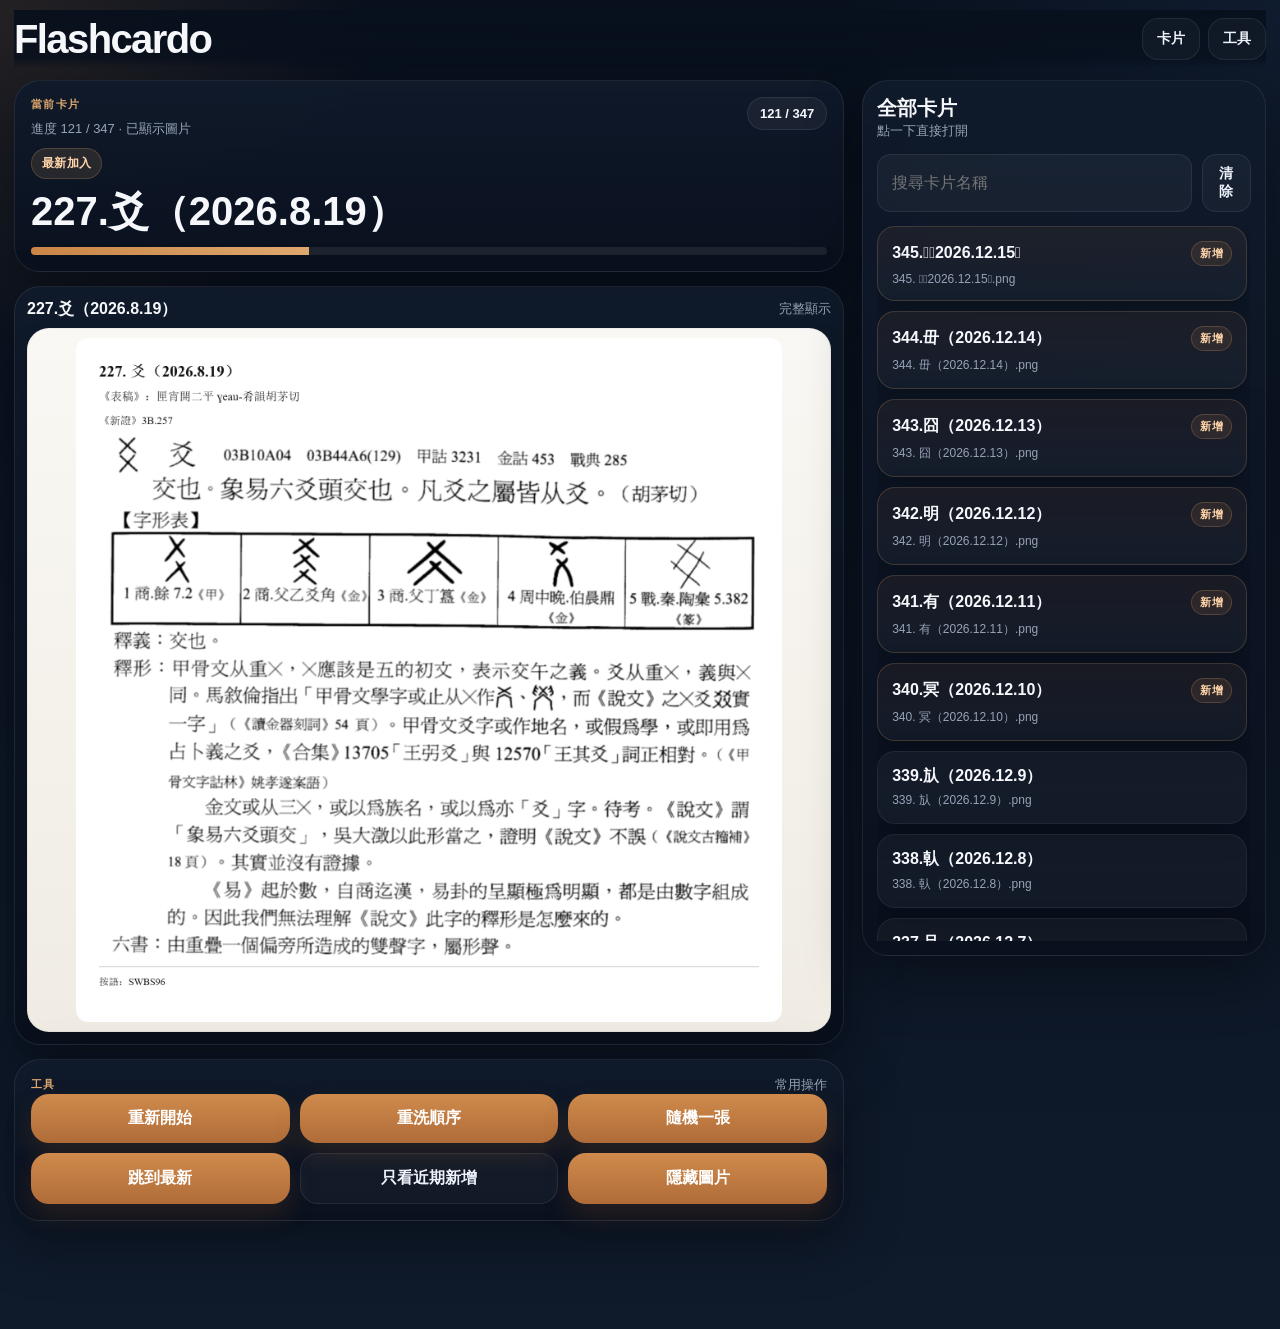
==== commit 485ef83b: "Auto update cards from images" ====
--- a/index.html
+++ b/index.html
@@ -95,7 +95,7 @@
     </nav>
   </div>
 
-  <script>window.__FLASHCARDO_CARDS__ = [{"id": 344, "name": "344. 毌（2026.12.14）.png", "title": "344.毌（2026.12.14）", "src": "images/344.%20%E6%AF%8C%EF%BC%882026.12.14%EF%BC%89.png"}, {"id": 343, "name": "343. 囧（2026.12.13）.png", "title": "343.囧（2026.12.13）", "src": "images/343.%20%E5%9B%A7%EF%BC%882026.12.13%EF%BC%89.png"}, {"id": 342, "name": "342. 明（2026.12.12）.png", "title": "342.明（2026.12.12）", "src": "images/342.%20%E6%98%8E%EF%BC%882026.12.12%EF%BC%89.png"}, {"id": 341, "name": "341. 有（2026.12.11）.png", "title": "341.有（2026.12.11）", "src": "images/341.%20%E6%9C%89%EF%BC%882026.12.11%EF%BC%89.png"}, {"id": 340, "name": "340. 冥（2026.12.10）.png", "title": "340.冥（2026.12.10）", "src": "images/340.%20%E5%86%A5%EF%BC%882026.12.10%EF%BC%89.png"}, {"id": 339, "name": "339. 㫃（2026.12.9）.png", "title": "339.㫃（2026.12.9）", "src": "images/339.%20%E3%AB%83%EF%BC%882026.12.9%EF%BC%89.png"}, {"id": 338, "name": "338. 倝（2026.12.8）.png", "title": "338.倝（2026.12.8）", "src": "images/338.%20%E5%80%9D%EF%BC%882026.12.8%EF%BC%89.png"}, {"id": 337, "name": "337. 旦（2026.12.7）.png", "title": "337.旦（2026.12.7）", "src": "images/337.%20%E6%97%A6%EF%BC%882026.12.7%EF%BC%89.png"}, {"id": 336, "name": "336. 𨛜（2026.12.6）.png", "title": "336.𨛜（2026.12.6）", "src": "images/336.%20%F0%A8%9B%9C%EF%BC%882026.12.6%EF%BC%89.png"}, {"id": 335, "name": "335. 邑（2026.12.5）.png", "title": "335.邑（2026.12.5）", "src": "images/335.%20%E9%82%91%EF%BC%882026.12.5%EF%BC%89.png"}, {"id": 334, "name": "334. 貝（2026.12.4）.png", "title": "334.貝（2026.12.4）", "src": "images/334.%20%E8%B2%9D%EF%BC%882026.12.4%EF%BC%89.png"}, {"id": 333, "name": "333. 員（2026.12.3）.png", "title": "333.員（2026.12.3）", "src": "images/333.%20%E5%93%A1%EF%BC%882026.12.3%EF%BC%89.png"}, {"id": 332, "name": "332. 囗（2026.12.2）.png", "title": "332.囗（2026.12.2）", "src": "images/332.%20%E5%9B%97%EF%BC%882026.12.2%EF%BC%89.png"}, {"id": 331, "name": "331. 㯻（2026.12.1）.png", "title": "331.㯻（2026.12.1）", "src": "images/331.%20%E3%AF%BB%EF%BC%882026.12.1%EF%BC%89.png"}, {"id": 330, "name": "330. 束（2026.11.30）.png", "title": "330.束（2026.11.30）", "src": "images/330.%20%E6%9D%9F%EF%BC%882026.11.30%EF%BC%89.png"}, {"id": 329, "name": "329. 桼（2026.11.29）.png", "title": "329.桼（2026.11.29）", "src": "images/329.%20%E6%A1%BC%EF%BC%882026.11.29%EF%BC%89.png"}, {"id": 328, "name": "328. 巢（2026.11.28）.png", "title": "328.巢（2026.11.28）", "src": "images/328.%20%E5%B7%A2%EF%BC%882026.11.28%EF%BC%89.png"}, {"id": 327, "name": "327. 稽（2026.11.27）.png", "title": "327.稽（2026.11.27）", "src": "images/327.%20%E7%A8%BD%EF%BC%882026.11.27%EF%BC%89.png"}, {"id": 326, "name": "326. 𥝌（2026.11.26）.png", "title": "326.𥝌（2026.11.26）", "src": "images/326.%20%F0%A5%9D%8C%EF%BC%882026.11.26%EF%BC%89.png"}, {"id": 325, "name": "325. 華（2026.11.25）.png", "title": "325.華（2026.11.25）", "src": "images/325.%20%E8%8F%AF%EF%BC%882026.11.25%EF%BC%89.png"}, {"id": 324, "name": "324. 𠌶（2026.11.24）.png", "title": "324.𠌶（2026.11.24）", "src": "images/324.%20%F0%A0%8C%B6%EF%BC%882026.11.24%EF%BC%89.png"}, {"id": 323, "name": "323. 𠂹（2026.11.23）.png", "title": "323.𠂹（2026.11.23）", "src": "images/323.%20%F0%A0%82%B9%EF%BC%882026.11.23%EF%BC%89.png"}, {"id": 322, "name": "322. 乇（2026.11.22）.png", "title": "322.乇（2026.11.22）", "src": "images/322.%20%E4%B9%87%EF%BC%882026.11.22%EF%BC%89.png"}, {"id": 321, "name": "321. 生（2026.11.21）.png", "title": "321.生（2026.11.21）", "src": "images/321.%20%E7%94%9F%EF%BC%882026.11.21%EF%BC%89.png"}, {"id": 320, "name": "320. 𣎵（2026.11.20）.png", "title": "320.𣎵（2026.11.20）", "src": "images/320.%20%F0%A3%8E%B5%EF%BC%882026.11.20%EF%BC%89.png"}, {"id": 319, "name": "319. 出（2026.11.19）.png", "title": "319.出（2026.11.19）", "src": "images/319.%20%E5%87%BA%EF%BC%882026.11.19%EF%BC%89.png"}, {"id": 318, "name": "318. 帀（2026.11.18）.png", "title": "318.帀（2026.11.18）", "src": "images/318.%20%E5%B8%80%EF%BC%882026.11.18%EF%BC%89.png"}, {"id": 317, "name": "317. 叒（2026.11.17）.png", "title": "317.叒（2026.11.17）", "src": "images/317.%20%E5%8F%92%EF%BC%882026.11.17%EF%BC%89.png"}, {"id": 316, "name": "316. 才（2026.11.16）.png", "title": "316.才（2026.11.16）", "src": "images/316.%20%E6%89%8D%EF%BC%882026.11.16%EF%BC%89.png"}, {"id": 315, "name": "315. 林（2026.11.15）.png", "title": "315.林（2026.11.15）", "src": "images/315.%20%E6%9E%97%EF%BC%882026.11.15%EF%BC%89.png"}, {"id": 314, "name": "314. 東（2026.11.14）.png", "title": "314.東（2026.11.14）", "src": "images/314.%20%E6%9D%B1%EF%BC%882026.11.14%EF%BC%89.png"}, {"id": 313, "name": "313. 桀（2026.11.13）.png", "title": "313.桀（2026.11.13）", "src": "images/313.%20%E6%A1%80%EF%BC%882026.11.13%EF%BC%89.png"}, {"id": 312, "name": "312. 久（2026.11.12）.png", "title": "312.久（2026.11.12）", "src": "images/312.%20%E4%B9%85%EF%BC%882026.11.12%EF%BC%89.png"}, {"id": 311, "name": "311. 夂（2026.11.11）.png", "title": "311.夂（2026.11.11）", "src": "images/311.%20%E5%A4%82%EF%BC%882026.11.11%EF%BC%89.png"}, {"id": 310, "name": "310. 弟（2026.11.10）.png", "title": "310.弟（2026.11.10）", "src": "images/310.%20%E5%BC%9F%EF%BC%882026.11.10%EF%BC%89.png"}, {"id": 309, "name": "309. 韋（2026.11.9）.png", "title": "309.韋（2026.11.9）", "src": "images/309.%20%E9%9F%8B%EF%BC%882026.11.9%EF%BC%89.png"}, {"id": 308, "name": "308. 舜（2026.11.8）.png", "title": "308.舜（2026.11.8）", "src": "images/308.%20%E8%88%9C%EF%BC%882026.11.8%EF%BC%89.png"}, {"id": 307, "name": "307. 舛（2026.11.7）.png", "title": "307.舛（2026.11.7）", "src": "images/307.%20%E8%88%9B%EF%BC%882026.11.7%EF%BC%89.png"}, {"id": 306, "name": "306. 夊（2026.11.6）.png", "title": "306.夊（2026.11.6）", "src": "images/306.%20%E5%A4%8A%EF%BC%882026.11.6%EF%BC%89.png"}, {"id": 305, "name": "305. 麥（2026.11.5）.png", "title": "305.麥（2026.11.5）", "src": "images/305.%20%E9%BA%A5%EF%BC%882026.11.5%EF%BC%89.png"}, {"id": 304, "name": "304. 嗇（2026.11.4）.png", "title": "304.嗇（2026.11.4）", "src": "images/304.%20%E5%97%87%EF%BC%882026.11.4%EF%BC%89.png"}, {"id": 303, "name": "303. 㐭（2026.11.3）.png", "title": "303.㐭（2026.11.3）", "src": "images/303.%20%E3%90%AD%EF%BC%882026.11.3%EF%BC%89.png"}, {"id": 302, "name": "302. 畗（2026.11.2）.png", "title": "302.畗（2026.11.2）", "src": "images/302.%20%E7%95%97%EF%BC%882026.11.2%EF%BC%89.png"}, {"id": 301, "name": "301. 㫗（2026.11.1）.png", "title": "301.㫗（2026.11.1）", "src": "images/301.%20%E3%AB%97%EF%BC%882026.11.1%EF%BC%89.png"}, {"id": 300, "name": "300. 亯（2026.10.31）.png", "title": "300.亯（2026.10.31）", "src": "images/300.%20%E4%BA%AF%EF%BC%882026.10.31%EF%BC%89.png"}, {"id": 299, "name": "299. 京（2026.10.30）.png", "title": "299.京（2026.10.30）", "src": "images/299.%20%E4%BA%AC%EF%BC%882026.10.30%EF%BC%89.png"}, {"id": 298, "name": "298. 𩫖（2026.10.29）.png", "title": "298.𩫖（2026.10.29）", "src": "images/298.%20%F0%A9%AB%96%EF%BC%882026.10.29%EF%BC%89.png"}, {"id": 297, "name": "297. 冂（2026.10.28）.png", "title": "297.冂（2026.10.28）", "src": "images/297.%20%E5%86%82%EF%BC%882026.10.28%EF%BC%89.png"}, {"id": 296, "name": "296. 高（2026.10.27）.png", "title": "296.高（2026.10.27）", "src": "images/296.%20%E9%AB%98%EF%BC%882026.10.27%EF%BC%89.png"}, {"id": 295, "name": "295. 矢（2026.10.26）.png", "title": "295.矢（2026.10.26）", "src": "images/295.%20%E7%9F%A2%EF%BC%882026.10.26%EF%BC%89.png"}, {"id": 294, "name": "294. 缶（2026.10.25）.png", "title": "294.缶（2026.10.25）", "src": "images/294.%20%E7%BC%B6%EF%BC%882026.10.25%EF%BC%89.png"}, {"id": 293, "name": "293. 入（2026.10.24）.png", "title": "293.入（2026.10.24）", "src": "images/293.%20%E5%85%A5%EF%BC%882026.10.24%EF%BC%89.png"}, {"id": 292, "name": "292. 倉（2026.10.23）.png", "title": "292.倉（2026.10.23）", "src": "images/292.%20%E5%80%89%EF%BC%882026.10.23%EF%BC%89.png"}, {"id": 291, "name": "291. 會（2026.10.22）.png", "title": "291.會（2026.10.22）", "src": "images/291.%20%E6%9C%83%EF%BC%882026.10.22%EF%BC%89.png"}, {"id": 290, "name": "290. 亼（2026.10.21）.png", "title": "290.亼（2026.10.21）", "src": "images/290.%20%E4%BA%BC%EF%BC%882026.10.21%EF%BC%89.png"}, {"id": 289, "name": "289. 鬯（2026.10.20）.png", "title": "289.鬯（2026.10.20）", "src": "images/289.%20%E9%AC%AF%EF%BC%882026.10.20%EF%BC%89.png"}, {"id": 288, "name": "288. 皀（2026.10.19）.png", "title": "288.皀（2026.10.19）", "src": "images/288.%20%E7%9A%80%EF%BC%882026.10.19%EF%BC%89.png"}, {"id": 287, "name": "287. 井（2026.10.18）.png", "title": "287.井（2026.10.18）", "src": "images/287.%20%E4%BA%95%EF%BC%882026.10.18%EF%BC%89.png"}, {"id": 286, "name": "286. 丹（2026.10.17）.png", "title": "286.丹（2026.10.17）", "src": "images/286.%20%E4%B8%B9%EF%BC%882026.10.17%EF%BC%89.png"}, {"id": 285, "name": "285. 丶（2026.10.16）.png", "title": "285.丶（2026.10.16）", "src": "images/285.%20%E4%B8%B6%EF%BC%882026.10.16%EF%BC%89.png"}, {"id": 284, "name": "284. 去（2026.10.15）.png", "title": "284.去（2026.10.15）", "src": "images/284.%20%E5%8E%BB%EF%BC%882026.10.15%EF%BC%89.png"}, {"id": 283, "name": "283. 𠙴（2026.10.14）.png", "title": "283.𠙴（2026.10.14）", "src": "images/283.%20%F0%A0%99%B4%EF%BC%882026.10.14%EF%BC%89.png"}, {"id": 282, "name": "282. 皿（2026.10.13）.png", "title": "282.皿（2026.10.13）", "src": "images/282.%20%E7%9A%BF%EF%BC%882026.10.13%EF%BC%89.png"}, {"id": 281, "name": "281. 虤（2026.10.12）.png", "title": "281.虤（2026.10.12）", "src": "images/281.%20%E8%99%A4%EF%BC%882026.10.12%EF%BC%89.png"}, {"id": 280, "name": "280. 虎（2026.10.11）.png", "title": "280.虎（2026.10.11）", "src": "images/280.%20%E8%99%8E%EF%BC%882026.10.11%EF%BC%89.png"}, {"id": 279, "name": "279. 虍（2026.10.10）.png", "title": "279.虍（2026.10.10）", "src": "images/279.%20%E8%99%8D%EF%BC%882026.10.10%EF%BC%89.png"}, {"id": 278, "name": "278. 䖒（2026.10.9）.png", "title": "278.䖒（2026.10.9）", "src": "images/278.%20%E4%96%92%EF%BC%882026.10.9%EF%BC%89.png"}, {"id": 277, "name": "277. 豐（2026.10.8）.png", "title": "277.豐（2026.10.8）", "src": "images/277.%20%E8%B1%90%EF%BC%882026.10.8%EF%BC%89.png"}, {"id": 276, "name": "276. 豊（2026.10.7）.png", "title": "276.豊（2026.10.7）", "src": "images/276.%20%E8%B1%8A%EF%BC%882026.10.7%EF%BC%89.png"}, {"id": 275, "name": "275. 豆（2026.10.6）.png", "title": "275.豆（2026.10.6）", "src": "images/275.%20%E8%B1%86%EF%BC%882026.10.6%EF%BC%89.png"}, {"id": 274, "name": "274. 鼓（2026.10.5）.png", "title": "274.鼓（2026.10.5）", "src": "images/274.%20%E9%BC%93%EF%BC%882026.10.5%EF%BC%89.png"}, {"id": 273, "name": "273. 壴（2026.10.4）.png", "title": "273.壴（2026.10.4）", "src": "images/273.%20%E5%A3%B4%EF%BC%882026.10.4%EF%BC%89.png"}, {"id": 272, "name": "272. 喜（2026.10.3）.png", "title": "272.喜（2026.10.3）", "src": "images/272.%20%E5%96%9C%EF%BC%882026.10.3%EF%BC%89.png"}, {"id": 271, "name": "271. 旨（2026.10.2）.png", "title": "271.旨（2026.10.2）", "src": "images/271.%20%E6%97%A8%EF%BC%882026.10.2%EF%BC%89.png"}, {"id": 270, "name": "270. 号（2026.10.1）.png", "title": "270.号（2026.10.1）", "src": "images/270.%20%E5%8F%B7%EF%BC%882026.10.1%EF%BC%89.png"}, {"id": 269, "name": "269. 丂（2026.9.30）.png", "title": "269.丂（2026.9.30）", "src": "images/269.%20%E4%B8%82%EF%BC%882026.9.30%EF%BC%89.png"}, {"id": 268, "name": "268. 甘（2026.9.29）.png", "title": "268.甘（2026.9.29）", "src": "images/268.%20%E7%94%98%EF%BC%882026.9.29%EF%BC%89.png"}, {"id": 267, "name": "267. 巫（2026.9.28）.png", "title": "267.巫（2026.9.28）", "src": "images/267.%20%E5%B7%AB%EF%BC%882026.9.28%EF%BC%89.png"}, {"id": 266, "name": "266. 㠭（2026.9.27）.png", "title": "266.㠭（2026.9.27）", "src": "images/266.%20%E3%A0%AD%EF%BC%882026.9.27%EF%BC%89.png"}, {"id": 265, "name": "265. 工（2026.9.26）.png", "title": "265.工（2026.9.26）", "src": "images/265.%20%E5%B7%A5%EF%BC%882026.9.26%EF%BC%89.png"}, {"id": 264, "name": "264. 左（2026.9.25）.png", "title": "264.左（2026.9.25）", "src": "images/264.%20%E5%B7%A6%EF%BC%882026.9.25%EF%BC%89.png"}, {"id": 263, "name": "263. 丌（2026.9.24）.png", "title": "263.丌（2026.9.24）", "src": "images/263.%20%E4%B8%8C%EF%BC%882026.9.24%EF%BC%89.png"}, {"id": 262, "name": "262. 竹（2026.9.23）.png", "title": "262.竹（2026.9.23）", "src": "images/262.%20%E7%AB%B9%EF%BC%882026.9.23%EF%BC%89.png"}, {"id": 261, "name": "261. 耒（2026.9.22）.png", "title": "261.耒（2026.9.22）", "src": "images/261.%20%E8%80%92%EF%BC%882026.9.22%EF%BC%89.png"}, {"id": 260, "name": "260. 丯（2026.9.21）.png", "title": "260.丯（2026.9.21）", "src": "images/260.%20%E4%B8%AF%EF%BC%882026.9.21%EF%BC%89.png"}, {"id": 259, "name": "259. 𠛉（2026.9.20）.png", "title": "259.𠛉（2026.9.20）", "src": "images/259.%20%F0%A0%9B%89%EF%BC%882026.9.20%EF%BC%89.png"}, {"id": 258, "name": "258. 刃（2026.9.19）.png", "title": "258.刃（2026.9.19）", "src": "images/258.%20%E5%88%83%EF%BC%882026.9.19%EF%BC%89.png"}, {"id": 257, "name": "257. 刀（2026.9.18）.png", "title": "257.刀（2026.9.18）", "src": "images/257.%20%E5%88%80%EF%BC%882026.9.18%EF%BC%89.png"}, {"id": 256, "name": "256. 筋（2026.9.17）.png", "title": "256.筋（2026.9.17）", "src": "images/256.%20%E7%AD%8B%EF%BC%882026.9.17%EF%BC%89.png"}, {"id": 255, "name": "255. 歺（2026.9.16）.png", "title": "255.歺（2026.9.16）", "src": "images/255.%20%E6%AD%BA%EF%BC%882026.9.16%EF%BC%89.png"}, {"id": 254, "name": "254. 𣦼（2026.9.15）.png", "title": "254.𣦼（2026.9.15）", "src": "images/254.%20%F0%A3%A6%BC%EF%BC%882026.9.15%EF%BC%89.png"}, {"id": 253, "name": "253. 𠬪（2026.9.14）.png", "title": "253.𠬪（2026.9.14）", "src": "images/253.%20%F0%A0%AC%AA%EF%BC%882026.9.14%EF%BC%89.png"}, {"id": 252, "name": "252. 予（2026.9.13）.png", "title": "252.予（2026.9.13）", "src": "images/252.%20%E4%BA%88%EF%BC%882026.9.13%EF%BC%89.png"}, {"id": 251, "name": "251. 放（2026.9.12）.png", "title": "251.放（2026.9.12）", "src": "images/251.%20%E6%94%BE%EF%BC%882026.9.12%EF%BC%89.png"}, {"id": 250, "name": "250. 玄（2026.9.11）.png", "title": "250.玄（2026.9.11）", "src": "images/250.%20%E7%8E%84%EF%BC%882026.9.11%EF%BC%89.png"}, {"id": 249, "name": "249. 叀（2026.9.10）.png", "title": "249.叀（2026.9.10）", "src": "images/249.%20%E5%8F%80%EF%BC%882026.9.10%EF%BC%89.png"}, {"id": 248, "name": "248. 𢆶（2026.9.9）.png", "title": "248.𢆶（2026.9.9）", "src": "images/248.%20%F0%A2%86%B6%EF%BC%882026.9.9%EF%BC%89.png"}, {"id": 247, "name": "247. 幺（2026.9.8）.png", "title": "247.幺（2026.9.8）", "src": "images/247.%20%E5%B9%BA%EF%BC%882026.9.8%EF%BC%89.png"}, {"id": 246, "name": "246. 冓（2026.9.7）.png", "title": "246.冓（2026.9.7）", "src": "images/246.%20%E5%86%93%EF%BC%882026.9.7%EF%BC%89.png"}, {"id": 245, "name": "245. 𠦒（2026.9.6）.png", "title": "245.𠦒（2026.9.6）", "src": "images/245.%20%F0%A0%A6%92%EF%BC%882026.9.6%EF%BC%89.png"}, {"id": 244, "name": "244. 雥（2026.9.5）.png", "title": "244.雥（2026.9.5）", "src": "images/244.%20%E9%9B%A5%EF%BC%882026.9.5%EF%BC%89.png"}, {"id": 243, "name": "243. 雔（2026.9.4）.png", "title": "243.雔（2026.9.4）", "src": "images/243.%20%E9%9B%94%EF%BC%882026.9.4%EF%BC%89.png"}, {"id": 242, "name": "242. 瞿（2026.9.3）.png", "title": "242.瞿（2026.9.3）", "src": "images/242.%20%E7%9E%BF%EF%BC%882026.9.3%EF%BC%89.png"}, {"id": 241, "name": "241. 羴（2026.9.2）.png", "title": "241.羴（2026.9.2）", "src": "images/241.%20%E7%BE%B4%EF%BC%882026.9.2%EF%BC%89.png"}, {"id": 240, "name": "240. 羊（2026.9.1）.png", "title": "240.羊（2026.9.1）", "src": "images/240.%20%E7%BE%8A%EF%BC%882026.9.1%EF%BC%89.png"}, {"id": 239, "name": "239. 苜（2026.8.31）.png", "title": "239.苜（2026.8.31）", "src": "images/239.%20%E8%8B%9C%EF%BC%882026.8.31%EF%BC%89.png"}, {"id": 238, "name": "238. 𦫳（2026.8.30）.png", "title": "238.𦫳（2026.8.30）", "src": "images/238.%20%F0%A6%AB%B3%EF%BC%882026.8.30%EF%BC%89.png"}, {"id": 237, "name": "237. 萑（2026.8.29）.png", "title": "237.萑（2026.8.29）", "src": "images/237.%20%E8%90%91%EF%BC%882026.8.29%EF%BC%89.png"}, {"id": 236, "name": "236. 奞（2026.8.28）.png", "title": "236.奞（2026.8.28）", "src": "images/236.%20%E5%A5%9E%EF%BC%882026.8.28%EF%BC%89.png"}, {"id": 235, "name": "235. 習（2026.8.27）.png", "title": "235.習（2026.8.27）", "src": "images/235.%20%E7%BF%92%EF%BC%882026.8.27%EF%BC%89.png"}, {"id": 234, "name": "234. 皕（2026.8.26）.png", "title": "234.皕（2026.8.26）", "src": "images/234.%20%E7%9A%95%EF%BC%882026.8.26%EF%BC%89.png"}, {"id": 233, "name": "233. 盾（2026.8.25）.png", "title": "233.盾（2026.8.25）", "src": "images/233.%20%E7%9B%BE%EF%BC%882026.8.25%EF%BC%89.png"}, {"id": 232, "name": "232. 眉（2026.8.24）.png", "title": "232.眉（2026.8.24）", "src": "images/232.%20%E7%9C%89%EF%BC%882026.8.24%EF%BC%89.png"}, {"id": 345, "name": "232. 眉（2026.8.23）.png", "title": "232.眉（2026.8.23）", "src": "images/232.%20%E7%9C%89%EF%BC%882026.8.23%EF%BC%89.png"}, {"id": 231, "name": "231. 䀠（2026.8.23）.png", "title": "231.䀠（2026.8.23）", "src": "images/231.%20%E4%80%A0%EF%BC%882026.8.23%EF%BC%89.png"}, {"id": 230, "name": "230. 𥄎（2026.8.22）.png", "title": "230.𥄎（2026.8.22）", "src": "images/230.%20%F0%A5%84%8E%EF%BC%882026.8.22%EF%BC%89.png"}, {"id": 229, "name": "229. 㸚（2026.8.21）.png", "title": "229.㸚（2026.8.21）", "src": "images/229.%20%E3%B8%9A%EF%BC%882026.8.21%EF%BC%89.png"}, {"id": 228, "name": "228. 爻（2026.8.20）.png", "title": "228.爻（2026.8.20）", "src": "images/228.%20%E7%88%BB%EF%BC%882026.8.20%EF%BC%89.png"}, {"id": 227, "name": "227. 用（2026.8.19）.png", "title": "227.用（2026.8.19）", "src": "images/227.%20%E7%94%A8%EF%BC%882026.8.19%EF%BC%89.png"}, {"id": 346, "name": "227. 爻（2026.8.19）.png", "title": "227.爻（2026.8.19）", "src": "images/227.%20%E7%88%BB%EF%BC%882026.8.19%EF%BC%89.png"}, {"id": 226, "name": "226. 卜（2026.8.18）.png", "title": "226.卜（2026.8.18）", "src": "images/226.%20%E5%8D%9C%EF%BC%882026.8.18%EF%BC%89.png"}, {"id": 225, "name": "225. 教（2026.8.17）.png", "title": "225.教（2026.8.17）", "src": "images/225.%20%E6%95%99%EF%BC%882026.8.17%EF%BC%89.png"}, {"id": 224, "name": "224. 攴（2026.8.16）.png", "title": "224.攴（2026.8.16）", "src": "images/224.%20%E6%94%B4%EF%BC%882026.8.16%EF%BC%89.png"}, {"id": 223, "name": "223. 㼱（2026.8.15）.png", "title": "223.㼱（2026.8.15）", "src": "images/223.%20%E3%BC%B1%EF%BC%882026.8.15%EF%BC%89.png"}, {"id": 222, "name": "222. 寸（2026.8.14）.png", "title": "222.寸（2026.8.14）", "src": "images/222.%20%E5%AF%B8%EF%BC%882026.8.14%EF%BC%89.png"}, {"id": 221, "name": "221. 几（2026.8.13）.png", "title": "221.几（2026.8.13）", "src": "images/221.%20%E5%87%A0%EF%BC%882026.8.13%EF%BC%89.png"}, {"id": 220, "name": "220. 殳（2026.8.12）.png", "title": "220.殳（2026.8.12）", "src": "images/220.%20%E6%AE%B3%EF%BC%882026.8.12%EF%BC%89.png"}, {"id": 219, "name": "219. 臣（2026.8.11）.png", "title": "219.臣（2026.8.11）", "src": "images/219.%20%E8%87%A3%EF%BC%882026.8.11%EF%BC%89.png"}, {"id": 218, "name": "218. 臤（2026.8.10）.png", "title": "218.臤（2026.8.10）", "src": "images/218.%20%E8%87%A4%EF%BC%882026.8.10%EF%BC%89.png"}, {"id": 217, "name": "217. 隶（2026.8.9）.png", "title": "217.隶（2026.8.9）", "src": "images/217.%20%E9%9A%B6%EF%BC%882026.8.9%EF%BC%89.png"}, {"id": 216, "name": "216. 畫（2026.8.8）.png", "title": "216.畫（2026.8.8）", "src": "images/216.%20%E7%95%AB%EF%BC%882026.8.8%EF%BC%89.png"}, {"id": 215, "name": "215. 𦘒（2026.8.7）.png", "title": "215.𦘒（2026.8.7）", "src": "images/215.%20%F0%A6%98%92%EF%BC%882026.8.7%EF%BC%89.png"}, {"id": 214, "name": "214. 支（2026.8.6）.png", "title": "214.支（2026.8.6）", "src": "images/214.%20%E6%94%AF%EF%BC%882026.8.6%EF%BC%89.png"}, {"id": 213, "name": "213. 史（2026.8.5）.png", "title": "213.史（2026.8.5）", "src": "images/213.%20%E5%8F%B2%EF%BC%882026.8.5%EF%BC%89.png"}, {"id": 212, "name": "212. （2026.8.4）.png", "title": "212.（2026.8.4）", "src": "images/212.%20%EE%A0%96%EF%BC%882026.8.4%EF%BC%89.png"}, {"id": 211, "name": "211. 鬥（2026.8.3）.png", "title": "211.鬥（2026.8.3）", "src": "images/211.%20%E9%AC%A5%EF%BC%882026.8.3%EF%BC%89.png"}, {"id": 210, "name": "210. 丮（2026.8.2）.png", "title": "210.丮（2026.8.2）", "src": "images/210.%20%E4%B8%AE%EF%BC%882026.8.2%EF%BC%89.png"}, {"id": 209, "name": "209. 䰜（2026.8.1）.png", "title": "209.䰜（2026.8.1）", "src": "images/209.%20%E4%B0%9C%EF%BC%882026.8.1%EF%BC%89.png"}, {"id": 208, "name": "208. 鬲（2026.7.31）.png", "title": "208.鬲（2026.7.31）", "src": "images/208.%20%E9%AC%B2%EF%BC%882026.7.31%EF%BC%89.png"}, {"id": 207, "name": "207. 爨（2026.7.30）.png", "title": "207.爨（2026.7.30）", "src": "images/207.%20%E7%88%A8%EF%BC%882026.7.30%EF%BC%89.png"}, {"id": 206, "name": "206. 晨（2026.7.29）.png", "title": "206.晨（2026.7.29）", "src": "images/206.%20%E6%99%A8%EF%BC%882026.7.29%EF%BC%89.png"}, {"id": 205, "name": "205. 𦥑（2026.7.28）.png", "title": "205.𦥑（2026.7.28）", "src": "images/205.%20%F0%A6%A5%91%EF%BC%882026.7.28%EF%BC%89.png"}, {"id": 204, "name": "204. 舁（2026.7.27）.png", "title": "204.舁（2026.7.27）", "src": "images/204.%20%E8%88%81%EF%BC%882026.7.27%EF%BC%89.png"}, {"id": 203, "name": "203. 異（2026.7.26）.png", "title": "203.異（2026.7.26）", "src": "images/203.%20%E7%95%B0%EF%BC%882026.7.26%EF%BC%89.png"}, {"id": 202, "name": "202. 共（2026.7.25）.png", "title": "202.共（2026.7.25）", "src": "images/202.%20%E5%85%B1%EF%BC%882026.7.25%EF%BC%89.png"}, {"id": 201, "name": "201. 癶（2026.7.24）.png", "title": "201.癶（2026.7.24）", "src": "images/201.%20%E7%99%B6%EF%BC%882026.7.24%EF%BC%89.png"}, {"id": 200, "name": "200. 廾（2026.7.23）.png", "title": "200.廾（2026.7.23）", "src": "images/200.%20%E5%BB%BE%EF%BC%882026.7.23%EF%BC%89.png"}, {"id": 199, "name": "199. 菐（2026.7.22）.png", "title": "199.菐（2026.7.22）", "src": "images/199.%20%E8%8F%90%EF%BC%882026.7.22%EF%BC%89.png"}, {"id": 198, "name": "198. 丵（2026.7.21）.png", "title": "198.丵（2026.7.21）", "src": "images/198.%20%E4%B8%B5%EF%BC%882026.7.21%EF%BC%89.png"}, {"id": 197, "name": "197. 䇂（2026.7.20）.png", "title": "197.䇂（2026.7.20）", "src": "images/197.%20%E4%87%82%EF%BC%882026.7.20%EF%BC%89.png"}, {"id": 196, "name": "196. 音（2026.7.19）.png", "title": "196.音（2026.7.19）", "src": "images/196.%20%E9%9F%B3%EF%BC%882026.7.19%EF%BC%89.png"}, {"id": 195, "name": "195. 誩（2026.7.18）.png", "title": "195.誩（2026.7.18）", "src": "images/195.%20%E8%AA%A9%EF%BC%882026.7.18%EF%BC%89.png"}, {"id": 194, "name": "194. 言（2026.7.17）.png", "title": "194.言（2026.7.17）", "src": "images/194.%20%E8%A8%80%EF%BC%882026.7.17%EF%BC%89.png"}, {"id": 193, "name": "193. 卅（2026.7.16）.png", "title": "193.卅（2026.7.16）", "src": "images/193.%20%E5%8D%85%EF%BC%882026.7.16%EF%BC%89.png"}, {"id": 192, "name": "192. 十（2026.7.15）.png", "title": "192.十（2026.7.15）", "src": "images/192.%20%E5%8D%81%EF%BC%882026.7.15%EF%BC%89.png"}, {"id": 191, "name": "191. 古（2026.7.14）.png", "title": "191.古（2026.7.14）", "src": "images/191.%20%E5%8F%A4%EF%BC%882026.7.14%EF%BC%89.png"}, {"id": 190, "name": "190. 丩（2026.7.13）.png", "title": "190.丩（2026.7.13）", "src": "images/190.%20%E4%B8%A9%EF%BC%882026.7.13%EF%BC%89.png"}, {"id": 189, "name": "189. 句（2026.7.12）.png", "title": "189.句（2026.7.12）", "src": "images/189.%20%E5%8F%A5%EF%BC%882026.7.12%EF%BC%89.png"}, {"id": 188, "name": "188. 㕯（2026.7.11）.png", "title": "188.㕯（2026.7.11）", "src": "images/188.%20%E3%95%AF%EF%BC%882026.7.11%EF%BC%89.png"}, {"id": 187, "name": "187. 𧮫（2026.7.10）.png", "title": "187.𧮫（2026.7.10）", "src": "images/187.%20%F0%A7%AE%AB%EF%BC%882026.7.10%EF%BC%89.png"}, {"id": 186, "name": "186. 干（2026.7.9）.png", "title": "186.干（2026.7.9）", "src": "images/186.%20%E5%B9%B2%EF%BC%882026.7.9%EF%BC%89.png"}, {"id": 185, "name": "185. 㗊（2026.7.8）.png", "title": "185.㗊（2026.7.8）", "src": "images/185.%20%E3%97%8A%EF%BC%882026.7.8%EF%BC%89.png"}, {"id": 184, "name": "184. 冊（2026.7.7）.png", "title": "184.冊（2026.7.7）", "src": "images/184.%20%E5%86%8A%EF%BC%882026.7.7%EF%BC%89.png"}, {"id": 183, "name": "183. 龠（2026.7.6）.png", "title": "183.龠（2026.7.6）", "src": "images/183.%20%E9%BE%A0%EF%BC%882026.7.6%EF%BC%89.png"}, {"id": 182, "name": "182. 品（2026.7.5）.png", "title": "182.品（2026.7.5）", "src": "images/182.%20%E5%93%81%EF%BC%882026.7.5%EF%BC%89.png"}, {"id": 181, "name": "181. 㢟（2026.7.4）.png", "title": "181.㢟（2026.7.4）", "src": "images/181.%20%E3%A2%9F%EF%BC%882026.7.4%EF%BC%89.png"}, {"id": 180, "name": "180. 廴（2026.7.3）.png", "title": "180.廴（2026.7.3）", "src": "images/180.%20%E5%BB%B4%EF%BC%882026.7.3%EF%BC%89.png"}, {"id": 179, "name": "179. 彳（2026.7.2）.png", "title": "179.彳（2026.7.2）", "src": "images/179.%20%E5%BD%B3%EF%BC%882026.7.2%EF%BC%89.png"}, {"id": 178, "name": "178. 辵（2026.7.1）.png", "title": "178.辵（2026.7.1）", "src": "images/178.%20%E8%BE%B5%EF%BC%882026.7.1%EF%BC%89.png"}, {"id": 177, "name": "177. 是（2026.6.30）.png", "title": "177.是（2026.6.30）", "src": "images/177.%20%E6%98%AF%EF%BC%882026.6.30%EF%BC%89.png"}, {"id": 176, "name": "176. 正（2026.6.29）.png", "title": "176.正（2026.6.29）", "src": "images/176.%20%E6%AD%A3%EF%BC%882026.6.29%EF%BC%89.png"}, {"id": 175, "name": "175. 步（2026.6.28）.png", "title": "175.步（2026.6.28）", "src": "images/175.%20%E6%AD%A5%EF%BC%882026.6.28%EF%BC%89.png"}, {"id": 174, "name": "174. 癶（2026.6.27）.png", "title": "174.癶（2026.6.27）", "src": "images/174.%20%E7%99%B6%EF%BC%882026.6.27%EF%BC%89.png"}, {"id": 173, "name": "173. 走（2026.6.26）.png", "title": "173.走（2026.6.26）", "src": "images/173.%20%E8%B5%B0%EF%BC%882026.6.26%EF%BC%89.png"}, {"id": 172, "name": "172. 哭（2026.6.25）.png", "title": "172.哭（2026.6.25）", "src": "images/172.%20%E5%93%AD%EF%BC%882026.6.25%EF%BC%89.png"}, {"id": 171, "name": "171. 吅（2026.6.24）.png", "title": "171.吅（2026.6.24）", "src": "images/171.%20%E5%90%85%EF%BC%882026.6.24%EF%BC%89.png"}, {"id": 170, "name": "170. 凵（2026.6.23）.png", "title": "170.凵（2026.6.23）", "src": "images/170.%20%E5%87%B5%EF%BC%882026.6.23%EF%BC%89.png"}, {"id": 169, "name": "169. 告（2026.6.22）.png", "title": "169.告（2026.6.22）", "src": "images/169.%20%E5%91%8A%EF%BC%882026.6.22%EF%BC%89.png"}, {"id": 168, "name": "168. 犛（2026.6.21）.png", "title": "168.犛（2026.6.21）", "src": "images/168.%20%E7%8A%9B%EF%BC%882026.6.21%EF%BC%89.png"}, {"id": 167, "name": "167. 牛（2026.6.20）.png", "title": "167.牛（2026.6.20）", "src": "images/167.%20%E7%89%9B%EF%BC%882026.6.20%EF%BC%89.png"}, {"id": 166, "name": "166. 半（2026.6.19）.png", "title": "166.半（2026.6.19）", "src": "images/166.%20%E5%8D%8A%EF%BC%882026.6.19%EF%BC%89.png"}, {"id": 165, "name": "165. 釆（2026.6.18）.png", "title": "165.釆（2026.6.18）", "src": "images/165.%20%E9%87%86%EF%BC%882026.6.18%EF%BC%89.png"}, {"id": 164, "name": "164. 八（2026.6.17）.png", "title": "164.八（2026.6.17）", "src": "images/164.%20%E5%85%AB%EF%BC%882026.6.17%EF%BC%89.png"}, {"id": 163, "name": "163. 茻（2026.6.16）.png", "title": "163.茻（2026.6.16）", "src": "images/163.%20%E8%8C%BB%EF%BC%882026.6.16%EF%BC%89.png"}, {"id": 162, "name": "162. 蓐（2026.6.15）.png", "title": "162.蓐（2026.6.15）", "src": "images/162.%20%E8%93%90%EF%BC%882026.6.15%EF%BC%89.png"}, {"id": 161, "name": "161. 艸（2026.6.14）.png", "title": "161.艸（2026.6.14）", "src": "images/161.%20%E8%89%B8%EF%BC%882026.6.14%EF%BC%89.png"}, {"id": 160, "name": "160. 屮（2026.6.13）.png", "title": "160.屮（2026.6.13）", "src": "images/160.%20%E5%B1%AE%EF%BC%882026.6.13%EF%BC%89.png"}, {"id": 159, "name": "159. 丨（2026.6.12）.png", "title": "159.丨（2026.6.12）", "src": "images/159.%20%E4%B8%A8%EF%BC%882026.6.12%EF%BC%89.png"}, {"id": 158, "name": "158. 士（2026.6.11）.png", "title": "158.士（2026.6.11）", "src": "images/158.%20%E5%A3%AB%EF%BC%882026.6.11%EF%BC%89.png"}, {"id": 157, "name": "157. 气（2026.6.10）.png", "title": "157.气（2026.6.10）", "src": "images/157.%20%E6%B0%94%EF%BC%882026.6.10%EF%BC%89.png"}, {"id": 156, "name": "156. 玨（2026.6.9）.png", "title": "156.玨（2026.6.9）", "src": "images/156.%20%E7%8E%A8%EF%BC%882026.6.9%EF%BC%89.png"}, {"id": 155, "name": "155. 玉（2026.6.8）.png", "title": "155.玉（2026.6.8）", "src": "images/155.%20%E7%8E%89%EF%BC%882026.6.8%EF%BC%89.png"}, {"id": 154, "name": "154. 王（2026.6.7）.png", "title": "154.王（2026.6.7）", "src": "images/154.%20%E7%8E%8B%EF%BC%882026.6.7%EF%BC%89.png"}, {"id": 153, "name": "153. 三（2026.6.6）.png", "title": "153.三（2026.6.6）", "src": "images/153.%20%E4%B8%89%EF%BC%882026.6.6%EF%BC%89.png"}, {"id": 152, "name": "152. 示（2026.6.5）.png", "title": "152.示（2026.6.5）", "src": "images/152.%20%E7%A4%BA%EF%BC%882026.6.5%EF%BC%89.png"}, {"id": 151, "name": "151. 上（2026.6.4）.png", "title": "151.上（2026.6.4）", "src": "images/151.%20%E4%B8%8A%EF%BC%882026.6.4%EF%BC%89.png"}, {"id": 150, "name": "150. 唯（2026.6.3）.png", "title": "150.唯（2026.6.3）", "src": "images/150.%20%E5%94%AF%EF%BC%882026.6.3%EF%BC%89.png"}, {"id": 149, "name": "149. 粵-雩（2026.6.2）.png", "title": "149.粵-雩（2026.6.2）", "src": "images/149.%20%E7%B2%B5-%E9%9B%A9%EF%BC%882026.6.2%EF%BC%89.png"}, {"id": 148, "name": "148. 雖（2026.6.1）.png", "title": "148.雖（2026.6.1）", "src": "images/148.%20%E9%9B%96%EF%BC%882026.6.1%EF%BC%89.png"}, {"id": 147, "name": "147. 嘗（2026.5.31）.png", "title": "147.嘗（2026.5.31）", "src": "images/147.%20%E5%98%97%EF%BC%882026.5.31%EF%BC%89.png"}, {"id": 146, "name": "146. 猶（2026.5.30）.png", "title": "146.猶（2026.5.30）", "src": "images/146.%20%E7%8C%B6%EF%BC%882026.5.30%EF%BC%89.png"}, {"id": 145, "name": "145. 即（2026.5.29）.png", "title": "145.即（2026.5.29）", "src": "images/145.%20%E5%8D%B3%EF%BC%882026.5.29%EF%BC%89.png"}, {"id": 144, "name": "144. 既（2026.5.28）.png", "title": "144.既（2026.5.28）", "src": "images/144.%20%E6%97%A2%EF%BC%882026.5.28%EF%BC%89.png"}, {"id": 143, "name": "143. 爰（2026.5.27）.png", "title": "143.爰（2026.5.27）", "src": "images/143.%20%E7%88%B0%EF%BC%882026.5.27%EF%BC%89.png"}, {"id": 142, "name": "142. 末（2026.5.26）.png", "title": "142.末（2026.5.26）", "src": "images/142.%20%E6%9C%AB%EF%BC%882026.5.26%EF%BC%89.png"}, {"id": 141, "name": "141. 豈（2026.5.25）.png", "title": "141.豈（2026.5.25）", "src": "images/141.%20%E8%B1%88%EF%BC%882026.5.25%EF%BC%89.png"}, {"id": 140, "name": "140. 未（2026.5.24）.png", "title": "140.未（2026.5.24）", "src": "images/140.%20%E6%9C%AA%EF%BC%882026.5.24%EF%BC%89.png"}, {"id": 139, "name": "139. 丕（2026.5.23）.png", "title": "139.丕（2026.5.23）", "src": "images/139.%20%E4%B8%95%EF%BC%882026.5.23%EF%BC%89.png"}, {"id": 138, "name": "138. 咸（2026.5.22）.png", "title": "138.咸（2026.5.22）", "src": "images/138.%20%E5%92%B8%EF%BC%882026.5.22%EF%BC%89.png"}, {"id": 137, "name": "137. 亦（2026.5.21）.png", "title": "137.亦（2026.5.21）", "src": "images/137.%20%E4%BA%A6%EF%BC%882026.5.21%EF%BC%89.png"}, {"id": 136, "name": "136. 奚（2026.5.20）.png", "title": "136.奚（2026.5.20）", "src": "images/136.%20%E5%A5%9A%EF%BC%882026.5.20%EF%BC%89.png"}, {"id": 135, "name": "135. 曷（2026.5.19）.png", "title": "135.曷（2026.5.19）", "src": "images/135.%20%E6%9B%B7%EF%BC%882026.5.19%EF%BC%89.png"}, {"id": 134, "name": "134. 胡（2026.5.18）.png", "title": "134.胡（2026.5.18）", "src": "images/134.%20%E8%83%A1%EF%BC%882026.5.18%EF%BC%89.png"}, {"id": 133, "name": "133. 聿（2026.5.17）.png", "title": "133.聿（2026.5.17）", "src": "images/133.%20%E8%81%BF%EF%BC%882026.5.17%EF%BC%89.png"}, {"id": 132, "name": "132. 相（2026.5.16）.png", "title": "132.相（2026.5.16）", "src": "images/132.%20%E7%9B%B8%EF%BC%882026.5.16%EF%BC%89.png"}, {"id": 131, "name": "131. 從（2026.5.15）.png", "title": "131.從（2026.5.15）", "src": "images/131.%20%E5%BE%9E%EF%BC%882026.5.15%EF%BC%89.png"}, {"id": 130, "name": "130. 又（2026.5.14）.png", "title": "130.又（2026.5.14）", "src": "images/130.%20%E5%8F%88%EF%BC%882026.5.14%EF%BC%89.png"}, {"id": 129, "name": "129. 然（2026.5.13）.png", "title": "129.然（2026.5.13）", "src": "images/129.%20%E7%84%B6%EF%BC%882026.5.13%EF%BC%89.png"}, {"id": 128, "name": "128. 每（2026.5.12）.png", "title": "128.每（2026.5.12）", "src": "images/128.%20%E6%AF%8F%EF%BC%882026.5.12%EF%BC%89.png"}, {"id": 127, "name": "127. 只（2026.5.11）.png", "title": "127.只（2026.5.11）", "src": "images/127.%20%E5%8F%AA%EF%BC%882026.5.11%EF%BC%89.png"}, {"id": 126, "name": "126. 莫（2026.5.10）.png", "title": "126.莫（2026.5.10）", "src": "images/126.%20%E8%8E%AB%EF%BC%882026.5.10%EF%BC%89.png"}, {"id": 125, "name": "125. 亡（2026.5.9）.png", "title": "125.亡（2026.5.9）", "src": "images/125.%20%E4%BA%A1%EF%BC%882026.5.9%EF%BC%89.png"}, {"id": 124, "name": "124. 非（2026.5.8）.png", "title": "124.非（2026.5.8）", "src": "images/124.%20%E9%9D%9E%EF%BC%882026.5.8%EF%BC%89.png"}, {"id": 123, "name": "123. 無（2026.5.7）.png", "title": "123.無（2026.5.7）", "src": "images/123.%20%E7%84%A1%EF%BC%882026.5.7%EF%BC%89.png"}, {"id": 122, "name": "122. 勿（2026.5.6）.png", "title": "122.勿（2026.5.6）", "src": "images/122.%20%E5%8B%BF%EF%BC%882026.5.6%EF%BC%89.png"}, {"id": 121, "name": "121. 因（2026.5.5）.png", "title": "121.因（2026.5.5）", "src": "images/121.%20%E5%9B%A0%EF%BC%882026.5.5%EF%BC%89.png"}, {"id": 120, "name": "120. 由（2026.5.4）.png", "title": "120.由（2026.5.4）", "src": "images/120.%20%E7%94%B1%EF%BC%882026.5.4%EF%BC%89.png"}, {"id": 119, "name": "119. 故（2026.5.3）.png", "title": "119.故（2026.5.3）", "src": "images/119.%20%E6%95%85%EF%BC%882026.5.3%EF%BC%89.png"}, {"id": 118, "name": "118. 可（2026.5.2）.png", "title": "118.可（2026.5.2）", "src": "images/118.%20%E5%8F%AF%EF%BC%882026.5.2%EF%BC%89.png"}, {"id": 117, "name": "117. 必（2026.5.1）.png", "title": "117.必（2026.5.1）", "src": "images/117.%20%E5%BF%85%EF%BC%882026.5.1%EF%BC%89.png"}, {"id": 116, "name": "116. 所（2026.4.30）.png", "title": "116.所（2026.4.30）", "src": "images/116.%20%E6%89%80%EF%BC%882026.4.30%EF%BC%89.png"}, {"id": 115, "name": "115. 于（2026.4.29）.png", "title": "115.于（2026.4.29）", "src": "images/115.%20%E4%BA%8E%EF%BC%882026.4.29%EF%BC%89.png"}, {"id": 114, "name": "114. 於烏（2026.4.28）.png", "title": "114.於烏（2026.4.28）", "src": "images/114.%20%E6%96%BC%E7%83%8F%EF%BC%882026.4.28%EF%BC%89.png"}, {"id": 113, "name": "113. 㠯以（2026.4.27）.png", "title": "113.㠯以（2026.4.27）", "src": "images/113.%20%E3%A0%AF%E4%BB%A5%EF%BC%882026.4.27%EF%BC%89.png"}, {"id": 112, "name": "112. 如（2026.4.26）.png", "title": "112.如（2026.4.26）", "src": "images/112.%20%E5%A6%82%EF%BC%882026.4.26%EF%BC%89.png"}, {"id": 111, "name": "111. 若（2026.4.25）.png", "title": "111.若（2026.4.25）", "src": "images/111.%20%E8%8B%A5%EF%BC%882026.4.25%EF%BC%89.png"}, {"id": 110, "name": "110. 且（2026.4.24）.png", "title": "110.且（2026.4.24）", "src": "images/110.%20%E4%B8%94%EF%BC%882026.4.24%EF%BC%89.png"}, {"id": 109, "name": "109. 爲（2026.4.23）.png", "title": "109.爲（2026.4.23）", "src": "images/109.%20%E7%88%B2%EF%BC%882026.4.23%EF%BC%89.png"}, {"id": 108, "name": "108. 而（2026.4.22）.png", "title": "108.而（2026.4.22）", "src": "images/108.%20%E8%80%8C%EF%BC%882026.4.22%EF%BC%89.png"}, {"id": 107, "name": "107. 其箕（2026.4.21）.png", "title": "107.其箕（2026.4.21）", "src": "images/107.%20%E5%85%B6%E7%AE%95%EF%BC%882026.4.21%EF%BC%89.png"}, {"id": 106, "name": "106. 吾（2026.4.20）.png", "title": "106.吾（2026.4.20）", "src": "images/106.%20%E5%90%BE%EF%BC%882026.4.20%EF%BC%89.png"}, {"id": 105, "name": "105. 則（2026.4.19）.png", "title": "105.則（2026.4.19）", "src": "images/105.%20%E5%89%87%EF%BC%882026.4.19%EF%BC%89.png"}, {"id": 104, "name": "104. 乃（2026.4.18）.png", "title": "104.乃（2026.4.18）", "src": "images/104.%20%E4%B9%83%EF%BC%882026.4.18%EF%BC%89.png"}, {"id": 103, "name": "103. 焉（2026.4.17）.png", "title": "103.焉（2026.4.17）", "src": "images/103.%20%E7%84%89%EF%BC%882026.4.17%EF%BC%89.png"}, {"id": 102, "name": "102. 矣（2026.4.16）.png", "title": "102.矣（2026.4.16）", "src": "images/102.%20%E7%9F%A3%EF%BC%882026.4.16%EF%BC%89.png"}, {"id": 101, "name": "101. 哉（2026.4.15）.png", "title": "101.哉（2026.4.15）", "src": "images/101.%20%E5%93%89%EF%BC%882026.4.15%EF%BC%89.png"}, {"id": 100, "name": "100. 也（2026.4.14）.png", "title": "100.也（2026.4.14）", "src": "images/100.%20%E4%B9%9F%EF%BC%882026.4.14%EF%BC%89.png"}, {"id": 99, "name": "99. 者（2026.4.13）.png", "title": "99.者（2026.4.13）", "src": "images/99.%20%E8%80%85%EF%BC%882026.4.13%EF%BC%89.png"}, {"id": 98, "name": "98. 兮-乎（2026.4.12）.png", "title": "98.兮-乎（2026.4.12）", "src": "images/98.%20%E5%85%AE-%E4%B9%8E%EF%BC%882026.4.12%EF%BC%89.png"}, {"id": 97, "name": "97. 皆（2026.4.11）.png", "title": "97.皆（2026.4.11）", "src": "images/97.%20%E7%9A%86%EF%BC%882026.4.11%EF%BC%89.png"}, {"id": 96, "name": "96._弗（2026.4.10）.png", "title": "96.弗（2026.4.10）", "src": "images/96._%E5%BC%97%EF%BC%882026.4.10%EF%BC%89.png"}, {"id": 95, "name": "95._不（2026.4.9）.png", "title": "95.不（2026.4.9）", "src": "images/95._%E4%B8%8D%EF%BC%882026.4.9%EF%BC%89.png"}, {"id": 94, "name": "94._何（2026.4.8）.png", "title": "94.何（2026.4.8）", "src": "images/94._%E4%BD%95%EF%BC%882026.4.8%EF%BC%89.png"}, {"id": 93, "name": "93._孰（2026.4.7）.png", "title": "93.孰（2026.4.7）", "src": "images/93._%E5%AD%B0%EF%BC%882026.4.7%EF%BC%89.png"}, {"id": 92, "name": "92._彼.png", "title": "92.彼", "src": "images/92._%E5%BD%BC.png"}, {"id": 91, "name": "91._此.png", "title": "91.此", "src": "images/91._%E6%AD%A4.png"}, {"id": 90, "name": "90.爾（2026.4.4）.png", "title": "90.爾（2026.4.4）", "src": "images/90.%E7%88%BE%EF%BC%882026.4.4%EF%BC%89.png"}, {"id": 89, "name": "89.我（2026.4.3）.png", "title": "89.我（2026.4.3）", "src": "images/89.%E6%88%91%EF%BC%882026.4.3%EF%BC%89.png"}, {"id": 88, "name": "88.二（2026.4.2）.png", "title": "88.二（2026.4.2）", "src": "images/88.%E4%BA%8C%EF%BC%882026.4.2%EF%BC%89.png"}, {"id": 87, "name": "87.一（2026.4.1）.png", "title": "87.一（2026.4.1）", "src": "images/87.%E4%B8%80%EF%BC%882026.4.1%EF%BC%89.png"}, {"id": 86, "name": "86.燥（2026.3.31）.png", "title": "86.燥（2026.3.31）", "src": "images/86.%E7%87%A5%EF%BC%882026.3.31%EF%BC%89.png"}, {"id": 85, "name": "85.圓（2026.3.30）.png", "title": "85.圓（2026.3.30）", "src": "images/85.%E5%9C%93%EF%BC%882026.3.30%EF%BC%89.png"}, {"id": 84, "name": "84.好（2026.3.29）.png", "title": "84.好（2026.3.29）", "src": "images/84.%E5%A5%BD%EF%BC%882026.3.29%EF%BC%89.png"}, {"id": 83, "name": "83.新（2026.3.28）.png", "title": "83.新（2026.3.28）", "src": "images/83.%E6%96%B0%EF%BC%882026.3.28%EF%BC%89.png"}, {"id": 82, "name": "82.盈（2026.3.27）.png", "title": "82.盈（2026.3.27）", "src": "images/82.%E7%9B%88%EF%BC%882026.3.27%EF%BC%89.png"}, {"id": 81, "name": "81.寒（2026.3.26）.png", "title": "81.寒（2026.3.26）", "src": "images/81.%E5%AF%92%EF%BC%882026.3.26%EF%BC%89.png"}, {"id": 80, "name": "80.熱（2026.3.25）.png", "title": "80.熱（2026.3.25）", "src": "images/80.%E7%86%B1%EF%BC%882026.3.25%EF%BC%89.png"}, {"id": 79, "name": "79.青（2026.3.24）.png", "title": "79.青（2026.3.24）", "src": "images/79.%E9%9D%92%EF%BC%882026.3.24%EF%BC%89.png"}, {"id": 78, "name": "78.黃（2026.3.23）.png", "title": "78.黃（2026.3.23）", "src": "images/78.%E9%BB%83%EF%BC%882026.3.23%EF%BC%89.png"}, {"id": 77, "name": "77.赤（2026.3.22）.png", "title": "77.赤（2026.3.22）", "src": "images/77.%E8%B5%A4%EF%BC%882026.3.22%EF%BC%89.png"}, {"id": 76, "name": "76.黑（2026.3.21）.png", "title": "76.黑（2026.3.21）", "src": "images/76.%E9%BB%91%EF%BC%882026.3.21%EF%BC%89.png"}, {"id": 75, "name": "75.長（2026.3.20）.png", "title": "75.長（2026.3.20）", "src": "images/75.%E9%95%B7%EF%BC%882026.3.20%EF%BC%89.png"}, {"id": 74, "name": "74.大（2026.3.19）.png", "title": "74.大（2026.3.19）", "src": "images/74.%E5%A4%A7%EF%BC%882026.3.19%EF%BC%89.png"}, {"id": 73, "name": "73.少-小（2026.3.18）.png", "title": "73.少-小（2026.3.18）", "src": "images/73.%E5%B0%91-%E5%B0%8F%EF%BC%882026.3.18%EF%BC%89.png"}, {"id": 72, "name": "72.多（2026.3.17）.png", "title": "72.多（2026.3.17）", "src": "images/72.%E5%A4%9A%EF%BC%882026.3.17%EF%BC%89.png"}, {"id": 71, "name": "71.焚（2026.3.16）.png", "title": "71.焚（2026.3.16）", "src": "images/71.%E7%84%9A%EF%BC%882026.3.16%EF%BC%89.png"}, {"id": 70, "name": "70.飛（2026.3.15）.png", "title": "70.飛（2026.3.15）", "src": "images/70.%E9%A3%9B%EF%BC%882026.3.15%EF%BC%89.png"}, {"id": 69, "name": "69.曰（2026.3.14）.png", "title": "69.曰（2026.3.14）", "src": "images/69.%E6%9B%B0%EF%BC%882026.3.14%EF%BC%89.png"}, {"id": 68, "name": "68.秉（2026.3.13）.png", "title": "68.秉（2026.3.13）", "src": "images/68.%E7%A7%89%EF%BC%882026.3.13%EF%BC%89.png"}, {"id": 67, "name": "67.立（2026.3.12）.png", "title": "67.立（2026.3.12）", "src": "images/67.%E7%AB%8B%EF%BC%882026.3.12%EF%BC%89.png"}, {"id": 66, "name": "66. 坐（2026.3.11）.png", "title": "66.坐（2026.3.11）", "src": "images/66.%20%E5%9D%90%EF%BC%882026.3.11%EF%BC%89.png"}, {"id": 65, "name": "65. 臥（2026.3.10）.png", "title": "65.臥（2026.3.10）", "src": "images/65.%20%E8%87%A5%EF%BC%882026.3.10%EF%BC%89.png"}, {"id": 64, "name": "64.來（2026.3.9）.png", "title": "64.來（2026.3.9）", "src": "images/64.%E4%BE%86%EF%BC%882026.3.9%EF%BC%89.png"}, {"id": 63, "name": "63. 行（2026.3.8）.png", "title": "63.行（2026.3.8）", "src": "images/63.%20%E8%A1%8C%EF%BC%882026.3.8%EF%BC%89.png"}, {"id": 62, "name": "62.游（2026.3.7）.png", "title": "62.游（2026.3.7）", "src": "images/62.%E6%B8%B8%EF%BC%882026.3.7%EF%BC%89.png"}, {"id": 61, "name": "61.殺（2026.3.6）.png", "title": "61.殺（2026.3.6）", "src": "images/61.%E6%AE%BA%EF%BC%882026.3.6%EF%BC%89.png"}, {"id": 60, "name": "60. 死（2026.3.5）.png", "title": "60.死（2026.3.5）", "src": "images/60.%20%E6%AD%BB%EF%BC%882026.3.5%EF%BC%89.png"}, {"id": 59, "name": "59.寢（2026.3.4）.png", "title": "59.寢（2026.3.4）", "src": "images/59.%E5%AF%A2%EF%BC%882026.3.4%EF%BC%89.png"}, {"id": 58, "name": "58.知智（2026.3.3）.png", "title": "58.知智（2026.3.3）", "src": "images/58.%E7%9F%A5%E6%99%BA%EF%BC%882026.3.3%EF%BC%89.png"}, {"id": 57, "name": "57. 聽聖-聞（2026.3.2）.png", "title": "57.聽聖-聞（2026.3.2）", "src": "images/57.%20%E8%81%BD%E8%81%96-%E8%81%9E%EF%BC%882026.3.2%EF%BC%89.png"}, {"id": 56, "name": "56. 見-視眂（2026.3.1）.png", "title": "56.見-視眂（2026.3.1）", "src": "images/56.%20%E8%A6%8B-%E8%A6%96%E7%9C%82%EF%BC%882026.3.1%EF%BC%89.png"}, {"id": 55, "name": "55. 齕（2026.2.28）.png", "title": "55.齕（2026.2.28）", "src": "images/55.%20%E9%BD%95%EF%BC%882026.2.28%EF%BC%89.png"}, {"id": 54, "name": "54. 飲酓（2026.2.27）.png", "title": "54.飲酓（2026.2.27）", "src": "images/54.%20%E9%A3%B2%E9%85%93%EF%BC%882026.2.27%EF%BC%89.png"}, {"id": 53, "name": "53. 食（2026.2.26）.png", "title": "53.食（2026.2.26）", "src": "images/53.%20%E9%A3%9F%EF%BC%882026.2.26%EF%BC%89.png"}, {"id": 52, "name": "52. 名（2026.2.25）.png", "title": "52.名（2026.2.25）", "src": "images/52.%20%E5%90%8D%EF%BC%882026.2.25%EF%BC%89.png"}, {"id": 51, "name": "51. 夜（2026.2.24）.png", "title": "51.夜（2026.2.24）", "src": "images/51.%20%E5%A4%9C%EF%BC%882026.2.24%EF%BC%89.png"}, {"id": 50, "name": "50. 灰（2026.2.23）.png", "title": "50.灰（2026.2.23）", "src": "images/50.%20%E7%81%B0%EF%BC%882026.2.23%EF%BC%89.png"}, {"id": 49, "name": "49. 火（2026.2.22）.png", "title": "49.火（2026.2.22）", "src": "images/49.%20%E7%81%AB%EF%BC%882026.2.22%EF%BC%89.png"}, {"id": 48, "name": "48. 煙（2026.2.21）.png", "title": "48.煙（2026.2.21）", "src": "images/48.%20%E7%85%99%EF%BC%882026.2.21%EF%BC%89.png"}, {"id": 47, "name": "47. 雲云-旬（2026.2.20）.png", "title": "47.雲云-旬（2026.2.20）", "src": "images/47.%20%E9%9B%B2%E4%BA%91-%E6%97%AC%EF%BC%882026.2.20%EF%BC%89.png"}, {"id": 46, "name": "46. 山（2026.2.19）.png", "title": "46.山（2026.2.19）", "src": "images/46.%20%E5%B1%B1%EF%BC%882026.2.19%EF%BC%89.png"}, {"id": 45, "name": "45.道（2026.2.18）.png", "title": "45.道（2026.2.18）", "src": "images/45.%E9%81%93%EF%BC%882026.2.18%EF%BC%89.png"}, {"id": 44, "name": "44. 地（2026.2.17）.png", "title": "44.地（2026.2.17）", "src": "images/44.%20%E5%9C%B0%EF%BC%882026.2.17%EF%BC%89.png"}, {"id": 43, "name": "43. 沙（2026.2.16）.png", "title": "43.沙（2026.2.16）", "src": "images/43.%20%E6%B2%99%EF%BC%882026.2.16%EF%BC%89.png"}, {"id": 42, "name": "42.石（2026.2.15）.png", "title": "42.石（2026.2.15）", "src": "images/42.%E7%9F%B3%EF%BC%882026.2.15%EF%BC%89.png"}, {"id": 41, "name": "41. 雨（2026.2.14）.png", "title": "41.雨（2026.2.14）", "src": "images/41.%20%E9%9B%A8%EF%BC%882026.2.14%EF%BC%89.png"}, {"id": 40, "name": "40. 水（2026.2.13）.png", "title": "40.水（2026.2.13）", "src": "images/40.%20%E6%B0%B4%EF%BC%882026.2.13%EF%BC%89.png"}, {"id": 39, "name": "39.晶星（2026.2.12）.png", "title": "39.晶星（2026.2.12）", "src": "images/39.%E6%99%B6%E6%98%9F%EF%BC%882026.2.12%EF%BC%89.png"}, {"id": 38, "name": "38.日（2026.2.11）.png", "title": "38.日（2026.2.11）", "src": "images/38.%E6%97%A5%EF%BC%882026.2.11%EF%BC%89.png"}, {"id": 37, "name": "37.本（2026.2.10）.png", "title": "37.本（2026.2.10）", "src": "images/37.%E6%9C%AC%EF%BC%882026.2.10%EF%BC%89.png"}, {"id": 36, "name": "36. 枼葉（2026.2.9）.png", "title": "36.枼葉（2026.2.9）", "src": "images/36.%20%E6%9E%BC%E8%91%89%EF%BC%882026.2.9%EF%BC%89.png"}, {"id": 35, "name": "35.種（2026.2.8）.png", "title": "35.種（2026.2.8）", "src": "images/35.%E7%A8%AE%EF%BC%882026.2.8%EF%BC%89.png"}, {"id": 34, "name": "34. 木（2026.2.7）.png", "title": "34.木（2026.2.7）", "src": "images/34.%20%E6%9C%A8%EF%BC%882026.2.7%EF%BC%89.png"}, {"id": 33, "name": "33. 爪-㕚-丑（2026.2.6）.png", "title": "33.爪-㕚-丑（2026.2.6）", "src": "images/33.%20%E7%88%AA-%E3%95%9A-%E4%B8%91%EF%BC%882026.2.6%EF%BC%89.png"}, {"id": 32, "name": "32. 羽-毛（2026.2.5）.png", "title": "32.羽-毛（2026.2.5）", "src": "images/32.%20%E7%BE%BD-%E6%AF%9B%EF%BC%882026.2.5%EF%BC%89.png"}, {"id": 31, "name": "31. 尾（2026.2.4）.png", "title": "31.尾（2026.2.4）", "src": "images/31.%20%E5%B0%BE%EF%BC%882026.2.4%EF%BC%89.png"}, {"id": 30, "name": "30. 角（2026.2.3）.png", "title": "30.角（2026.2.3）", "src": "images/30.%20%E8%A7%92%EF%BC%882026.2.3%EF%BC%89.png"}, {"id": 29, "name": "29. 卵（2026.2.2）.png", "title": "29.卵（2026.2.2）", "src": "images/29.%20%E5%8D%B5%EF%BC%882026.2.2%EF%BC%89.png"}, {"id": 28, "name": "28. 蝨（2026.2.1）.png", "title": "28.蝨（2026.2.1）", "src": "images/28.%20%E8%9D%A8%EF%BC%882026.2.1%EF%BC%89.png"}, {"id": 27, "name": "27. 犬（2026.1.31）.png", "title": "27.犬（2026.1.31）", "src": "images/27.%20%E7%8A%AC%EF%BC%882026.1.31%EF%BC%89.png"}, {"id": 26, "name": "26. 鳥-隹（2026.1.30）.png", "title": "26.鳥-隹（2026.1.30）", "src": "images/26.%20%E9%B3%A5-%E9%9A%B9%EF%BC%882026.1.30%EF%BC%89.png"}, {"id": 25, "name": "25. 魚（2026.1.29）.png", "title": "25.魚（2026.1.29）", "src": "images/25.%20%E9%AD%9A%EF%BC%882026.1.29%EF%BC%89.png"}, {"id": 24, "name": "24. 肝（2026.1.28）.png", "title": "24.肝（2026.1.28）", "src": "images/24.%20%E8%82%9D%EF%BC%882026.1.28%EF%BC%89.png"}, {"id": 23, "name": "23. 心（2026.1.27）.png", "title": "23.心（2026.1.27）", "src": "images/23.%20%E5%BF%83%EF%BC%882026.1.27%EF%BC%89.png"}, {"id": 22, "name": "22. 乳（2026.1.26）.png", "title": "22.乳（2026.1.26）", "src": "images/22.%20%E4%B9%B3%EF%BC%882026.1.26%EF%BC%89.png"}, {"id": 21, "name": "21. 腹（2026.1.25）.png", "title": "21.腹（2026.1.25）", "src": "images/21.%20%E8%85%B9%EF%BC%882026.1.25%EF%BC%89.png"}, {"id": 20, "name": "20. 頸-領-項（2026.1.24）.png", "title": "20.頸-領-項（2026.1.24）", "src": "images/20.%20%E9%A0%B8-%E9%A0%98-%E9%A0%85%EF%BC%882026.1.24%EF%BC%89.png"}, {"id": 19, "name": "19. 膝（2026.1.23）.png", "title": "19.膝（2026.1.23）", "src": "images/19.%20%E8%86%9D%EF%BC%882026.1.23%EF%BC%89.png"}, {"id": 18, "name": "18. 止-之-足-疋（2026.1.22）.png", "title": "18.止-之-足-疋（2026.1.22）", "src": "images/18.%20%E6%AD%A2-%E4%B9%8B-%E8%B6%B3-%E7%96%8B%EF%BC%882026.1.22%EF%BC%89.png"}, {"id": 17, "name": "17. 手（2026.1.21）.png", "title": "17.手（2026.1.21）", "src": "images/17.%20%E6%89%8B%EF%BC%882026.1.21%EF%BC%89.png"}, {"id": 16, "name": "16. 舌（2026.1.20）.png", "title": "16.舌（2026.1.20）", "src": "images/16.%20%E8%88%8C%EF%BC%882026.1.20%EF%BC%89.png"}, {"id": 15, "name": "15. 齒-牙-與与-互 (2026.1.19）.png", "title": "15.齒-牙-與与-互(2026.1.19）", "src": "images/15.%20%E9%BD%92-%E7%89%99-%E8%88%87%E4%B8%8E-%E4%BA%92%20%282026.1.19%EF%BC%89.png"}, {"id": 14, "name": "14. 口 （2026.1.18）.png", "title": "14.口（2026.1.18）", "src": "images/14.%20%E5%8F%A3%20%EF%BC%882026.1.18%EF%BC%89.png"}, {"id": 13, "name": "13.自-鼻（2016.1.17）.png", "title": "13.自-鼻（2016.1.17）", "src": "images/13.%E8%87%AA-%E9%BC%BB%EF%BC%882016.1.17%EF%BC%89.png"}, {"id": 12, "name": "12. 目（2016.1.16）.png", "title": "12.目（2016.1.16）", "src": "images/12.%20%E7%9B%AE%EF%BC%882016.1.16%EF%BC%89.png"}, {"id": 11, "name": "11. 耳（2016.1.15）.png", "title": "11.耳（2016.1.15）", "src": "images/11.%20%E8%80%B3%EF%BC%882016.1.15%EF%BC%89.png"}, {"id": 10, "name": "10. 首𦣻-頁（2026.1.14）.png", "title": "10.首𦣻-頁（2026.1.14）", "src": "images/10.%20%E9%A6%96%F0%A6%A3%BB-%E9%A0%81%EF%BC%882026.1.14%EF%BC%89.png"}, {"id": 9, "name": "9. 膏-脂-肪-油 2026.1.13.png", "title": "9.膏-脂-肪-油2026.1.13", "src": "images/9.%20%E8%86%8F-%E8%84%82-%E8%82%AA-%E6%B2%B9%202026.1.13.png"}, {"id": 8, "name": "8. 髮 2026.1.12.png", "title": "8.髮2026.1.12", "src": "images/8.%20%E9%AB%AE%202026.1.12.png"}, {"id": 7, "name": "7. 冎-骨 2026.1.11.png", "title": "7.冎-骨2026.1.11", "src": "images/7.%20%E5%86%8E-%E9%AA%A8%202026.1.11.png"}, {"id": 6, "name": "6. 血 2026.1.10.png", "title": "6.血2026.1.10", "src": "images/6.%20%E8%A1%80%202026.1.10.png"}, {"id": 5, "name": "5. 肉-月-夕-肌2026.1.9.png", "title": "5.肉-月-夕-肌2026.1.9", "src": "images/5.%20%E8%82%89-%E6%9C%88-%E5%A4%95-%E8%82%8C2026.1.9.png"}, {"id": 4, "name": "4. 皮-革-彼2026.1.8.png", "title": "4.皮-革-彼2026.1.8", "src": "images/4.%20%E7%9A%AE-%E9%9D%A9-%E5%BD%BC2026.1.8.png"}, {"id": 3, "name": "3. 男 2026.1.7.png", "title": "3.男2026.1.7", "src": "images/3.%20%E7%94%B7%202026.1.7.png"}, {"id": 2, "name": "2. 女-母-毋 2026.1.6.png", "title": "2.女-母-毋2026.1.6", "src": "images/2.%20%E5%A5%B3-%E6%AF%8D-%E6%AF%8B%202026.1.6.png"}, {"id": 1, "name": "1. 人 2026.1.5.png", "title": "1.人2026.1.5", "src": "images/1.%20%E4%BA%BA%202026.1.5.png"}];</script>
+  <script>window.__FLASHCARDO_CARDS__ = [{"id": 345, "name": "345. 𢎘（2026.12.15）.png", "title": "345.𢎘（2026.12.15）", "src": "images/345.%20%F0%A2%8E%98%EF%BC%882026.12.15%EF%BC%89.png"}, {"id": 344, "name": "344. 毌（2026.12.14）.png", "title": "344.毌（2026.12.14）", "src": "images/344.%20%E6%AF%8C%EF%BC%882026.12.14%EF%BC%89.png"}, {"id": 343, "name": "343. 囧（2026.12.13）.png", "title": "343.囧（2026.12.13）", "src": "images/343.%20%E5%9B%A7%EF%BC%882026.12.13%EF%BC%89.png"}, {"id": 342, "name": "342. 明（2026.12.12）.png", "title": "342.明（2026.12.12）", "src": "images/342.%20%E6%98%8E%EF%BC%882026.12.12%EF%BC%89.png"}, {"id": 341, "name": "341. 有（2026.12.11）.png", "title": "341.有（2026.12.11）", "src": "images/341.%20%E6%9C%89%EF%BC%882026.12.11%EF%BC%89.png"}, {"id": 340, "name": "340. 冥（2026.12.10）.png", "title": "340.冥（2026.12.10）", "src": "images/340.%20%E5%86%A5%EF%BC%882026.12.10%EF%BC%89.png"}, {"id": 339, "name": "339. 㫃（2026.12.9）.png", "title": "339.㫃（2026.12.9）", "src": "images/339.%20%E3%AB%83%EF%BC%882026.12.9%EF%BC%89.png"}, {"id": 338, "name": "338. 倝（2026.12.8）.png", "title": "338.倝（2026.12.8）", "src": "images/338.%20%E5%80%9D%EF%BC%882026.12.8%EF%BC%89.png"}, {"id": 337, "name": "337. 旦（2026.12.7）.png", "title": "337.旦（2026.12.7）", "src": "images/337.%20%E6%97%A6%EF%BC%882026.12.7%EF%BC%89.png"}, {"id": 336, "name": "336. 𨛜（2026.12.6）.png", "title": "336.𨛜（2026.12.6）", "src": "images/336.%20%F0%A8%9B%9C%EF%BC%882026.12.6%EF%BC%89.png"}, {"id": 335, "name": "335. 邑（2026.12.5）.png", "title": "335.邑（2026.12.5）", "src": "images/335.%20%E9%82%91%EF%BC%882026.12.5%EF%BC%89.png"}, {"id": 334, "name": "334. 貝（2026.12.4）.png", "title": "334.貝（2026.12.4）", "src": "images/334.%20%E8%B2%9D%EF%BC%882026.12.4%EF%BC%89.png"}, {"id": 333, "name": "333. 員（2026.12.3）.png", "title": "333.員（2026.12.3）", "src": "images/333.%20%E5%93%A1%EF%BC%882026.12.3%EF%BC%89.png"}, {"id": 332, "name": "332. 囗（2026.12.2）.png", "title": "332.囗（2026.12.2）", "src": "images/332.%20%E5%9B%97%EF%BC%882026.12.2%EF%BC%89.png"}, {"id": 331, "name": "331. 㯻（2026.12.1）.png", "title": "331.㯻（2026.12.1）", "src": "images/331.%20%E3%AF%BB%EF%BC%882026.12.1%EF%BC%89.png"}, {"id": 330, "name": "330. 束（2026.11.30）.png", "title": "330.束（2026.11.30）", "src": "images/330.%20%E6%9D%9F%EF%BC%882026.11.30%EF%BC%89.png"}, {"id": 329, "name": "329. 桼（2026.11.29）.png", "title": "329.桼（2026.11.29）", "src": "images/329.%20%E6%A1%BC%EF%BC%882026.11.29%EF%BC%89.png"}, {"id": 328, "name": "328. 巢（2026.11.28）.png", "title": "328.巢（2026.11.28）", "src": "images/328.%20%E5%B7%A2%EF%BC%882026.11.28%EF%BC%89.png"}, {"id": 327, "name": "327. 稽（2026.11.27）.png", "title": "327.稽（2026.11.27）", "src": "images/327.%20%E7%A8%BD%EF%BC%882026.11.27%EF%BC%89.png"}, {"id": 326, "name": "326. 𥝌（2026.11.26）.png", "title": "326.𥝌（2026.11.26）", "src": "images/326.%20%F0%A5%9D%8C%EF%BC%882026.11.26%EF%BC%89.png"}, {"id": 325, "name": "325. 華（2026.11.25）.png", "title": "325.華（2026.11.25）", "src": "images/325.%20%E8%8F%AF%EF%BC%882026.11.25%EF%BC%89.png"}, {"id": 324, "name": "324. 𠌶（2026.11.24）.png", "title": "324.𠌶（2026.11.24）", "src": "images/324.%20%F0%A0%8C%B6%EF%BC%882026.11.24%EF%BC%89.png"}, {"id": 323, "name": "323. 𠂹（2026.11.23）.png", "title": "323.𠂹（2026.11.23）", "src": "images/323.%20%F0%A0%82%B9%EF%BC%882026.11.23%EF%BC%89.png"}, {"id": 322, "name": "322. 乇（2026.11.22）.png", "title": "322.乇（2026.11.22）", "src": "images/322.%20%E4%B9%87%EF%BC%882026.11.22%EF%BC%89.png"}, {"id": 321, "name": "321. 生（2026.11.21）.png", "title": "321.生（2026.11.21）", "src": "images/321.%20%E7%94%9F%EF%BC%882026.11.21%EF%BC%89.png"}, {"id": 320, "name": "320. 𣎵（2026.11.20）.png", "title": "320.𣎵（2026.11.20）", "src": "images/320.%20%F0%A3%8E%B5%EF%BC%882026.11.20%EF%BC%89.png"}, {"id": 319, "name": "319. 出（2026.11.19）.png", "title": "319.出（2026.11.19）", "src": "images/319.%20%E5%87%BA%EF%BC%882026.11.19%EF%BC%89.png"}, {"id": 318, "name": "318. 帀（2026.11.18）.png", "title": "318.帀（2026.11.18）", "src": "images/318.%20%E5%B8%80%EF%BC%882026.11.18%EF%BC%89.png"}, {"id": 317, "name": "317. 叒（2026.11.17）.png", "title": "317.叒（2026.11.17）", "src": "images/317.%20%E5%8F%92%EF%BC%882026.11.17%EF%BC%89.png"}, {"id": 316, "name": "316. 才（2026.11.16）.png", "title": "316.才（2026.11.16）", "src": "images/316.%20%E6%89%8D%EF%BC%882026.11.16%EF%BC%89.png"}, {"id": 315, "name": "315. 林（2026.11.15）.png", "title": "315.林（2026.11.15）", "src": "images/315.%20%E6%9E%97%EF%BC%882026.11.15%EF%BC%89.png"}, {"id": 314, "name": "314. 東（2026.11.14）.png", "title": "314.東（2026.11.14）", "src": "images/314.%20%E6%9D%B1%EF%BC%882026.11.14%EF%BC%89.png"}, {"id": 313, "name": "313. 桀（2026.11.13）.png", "title": "313.桀（2026.11.13）", "src": "images/313.%20%E6%A1%80%EF%BC%882026.11.13%EF%BC%89.png"}, {"id": 312, "name": "312. 久（2026.11.12）.png", "title": "312.久（2026.11.12）", "src": "images/312.%20%E4%B9%85%EF%BC%882026.11.12%EF%BC%89.png"}, {"id": 311, "name": "311. 夂（2026.11.11）.png", "title": "311.夂（2026.11.11）", "src": "images/311.%20%E5%A4%82%EF%BC%882026.11.11%EF%BC%89.png"}, {"id": 310, "name": "310. 弟（2026.11.10）.png", "title": "310.弟（2026.11.10）", "src": "images/310.%20%E5%BC%9F%EF%BC%882026.11.10%EF%BC%89.png"}, {"id": 309, "name": "309. 韋（2026.11.9）.png", "title": "309.韋（2026.11.9）", "src": "images/309.%20%E9%9F%8B%EF%BC%882026.11.9%EF%BC%89.png"}, {"id": 308, "name": "308. 舜（2026.11.8）.png", "title": "308.舜（2026.11.8）", "src": "images/308.%20%E8%88%9C%EF%BC%882026.11.8%EF%BC%89.png"}, {"id": 307, "name": "307. 舛（2026.11.7）.png", "title": "307.舛（2026.11.7）", "src": "images/307.%20%E8%88%9B%EF%BC%882026.11.7%EF%BC%89.png"}, {"id": 306, "name": "306. 夊（2026.11.6）.png", "title": "306.夊（2026.11.6）", "src": "images/306.%20%E5%A4%8A%EF%BC%882026.11.6%EF%BC%89.png"}, {"id": 305, "name": "305. 麥（2026.11.5）.png", "title": "305.麥（2026.11.5）", "src": "images/305.%20%E9%BA%A5%EF%BC%882026.11.5%EF%BC%89.png"}, {"id": 304, "name": "304. 嗇（2026.11.4）.png", "title": "304.嗇（2026.11.4）", "src": "images/304.%20%E5%97%87%EF%BC%882026.11.4%EF%BC%89.png"}, {"id": 303, "name": "303. 㐭（2026.11.3）.png", "title": "303.㐭（2026.11.3）", "src": "images/303.%20%E3%90%AD%EF%BC%882026.11.3%EF%BC%89.png"}, {"id": 302, "name": "302. 畗（2026.11.2）.png", "title": "302.畗（2026.11.2）", "src": "images/302.%20%E7%95%97%EF%BC%882026.11.2%EF%BC%89.png"}, {"id": 301, "name": "301. 㫗（2026.11.1）.png", "title": "301.㫗（2026.11.1）", "src": "images/301.%20%E3%AB%97%EF%BC%882026.11.1%EF%BC%89.png"}, {"id": 300, "name": "300. 亯（2026.10.31）.png", "title": "300.亯（2026.10.31）", "src": "images/300.%20%E4%BA%AF%EF%BC%882026.10.31%EF%BC%89.png"}, {"id": 299, "name": "299. 京（2026.10.30）.png", "title": "299.京（2026.10.30）", "src": "images/299.%20%E4%BA%AC%EF%BC%882026.10.30%EF%BC%89.png"}, {"id": 298, "name": "298. 𩫖（2026.10.29）.png", "title": "298.𩫖（2026.10.29）", "src": "images/298.%20%F0%A9%AB%96%EF%BC%882026.10.29%EF%BC%89.png"}, {"id": 297, "name": "297. 冂（2026.10.28）.png", "title": "297.冂（2026.10.28）", "src": "images/297.%20%E5%86%82%EF%BC%882026.10.28%EF%BC%89.png"}, {"id": 296, "name": "296. 高（2026.10.27）.png", "title": "296.高（2026.10.27）", "src": "images/296.%20%E9%AB%98%EF%BC%882026.10.27%EF%BC%89.png"}, {"id": 295, "name": "295. 矢（2026.10.26）.png", "title": "295.矢（2026.10.26）", "src": "images/295.%20%E7%9F%A2%EF%BC%882026.10.26%EF%BC%89.png"}, {"id": 294, "name": "294. 缶（2026.10.25）.png", "title": "294.缶（2026.10.25）", "src": "images/294.%20%E7%BC%B6%EF%BC%882026.10.25%EF%BC%89.png"}, {"id": 293, "name": "293. 入（2026.10.24）.png", "title": "293.入（2026.10.24）", "src": "images/293.%20%E5%85%A5%EF%BC%882026.10.24%EF%BC%89.png"}, {"id": 292, "name": "292. 倉（2026.10.23）.png", "title": "292.倉（2026.10.23）", "src": "images/292.%20%E5%80%89%EF%BC%882026.10.23%EF%BC%89.png"}, {"id": 291, "name": "291. 會（2026.10.22）.png", "title": "291.會（2026.10.22）", "src": "images/291.%20%E6%9C%83%EF%BC%882026.10.22%EF%BC%89.png"}, {"id": 290, "name": "290. 亼（2026.10.21）.png", "title": "290.亼（2026.10.21）", "src": "images/290.%20%E4%BA%BC%EF%BC%882026.10.21%EF%BC%89.png"}, {"id": 289, "name": "289. 鬯（2026.10.20）.png", "title": "289.鬯（2026.10.20）", "src": "images/289.%20%E9%AC%AF%EF%BC%882026.10.20%EF%BC%89.png"}, {"id": 288, "name": "288. 皀（2026.10.19）.png", "title": "288.皀（2026.10.19）", "src": "images/288.%20%E7%9A%80%EF%BC%882026.10.19%EF%BC%89.png"}, {"id": 287, "name": "287. 井（2026.10.18）.png", "title": "287.井（2026.10.18）", "src": "images/287.%20%E4%BA%95%EF%BC%882026.10.18%EF%BC%89.png"}, {"id": 286, "name": "286. 丹（2026.10.17）.png", "title": "286.丹（2026.10.17）", "src": "images/286.%20%E4%B8%B9%EF%BC%882026.10.17%EF%BC%89.png"}, {"id": 285, "name": "285. 丶（2026.10.16）.png", "title": "285.丶（2026.10.16）", "src": "images/285.%20%E4%B8%B6%EF%BC%882026.10.16%EF%BC%89.png"}, {"id": 284, "name": "284. 去（2026.10.15）.png", "title": "284.去（2026.10.15）", "src": "images/284.%20%E5%8E%BB%EF%BC%882026.10.15%EF%BC%89.png"}, {"id": 283, "name": "283. 𠙴（2026.10.14）.png", "title": "283.𠙴（2026.10.14）", "src": "images/283.%20%F0%A0%99%B4%EF%BC%882026.10.14%EF%BC%89.png"}, {"id": 282, "name": "282. 皿（2026.10.13）.png", "title": "282.皿（2026.10.13）", "src": "images/282.%20%E7%9A%BF%EF%BC%882026.10.13%EF%BC%89.png"}, {"id": 281, "name": "281. 虤（2026.10.12）.png", "title": "281.虤（2026.10.12）", "src": "images/281.%20%E8%99%A4%EF%BC%882026.10.12%EF%BC%89.png"}, {"id": 280, "name": "280. 虎（2026.10.11）.png", "title": "280.虎（2026.10.11）", "src": "images/280.%20%E8%99%8E%EF%BC%882026.10.11%EF%BC%89.png"}, {"id": 279, "name": "279. 虍（2026.10.10）.png", "title": "279.虍（2026.10.10）", "src": "images/279.%20%E8%99%8D%EF%BC%882026.10.10%EF%BC%89.png"}, {"id": 278, "name": "278. 䖒（2026.10.9）.png", "title": "278.䖒（2026.10.9）", "src": "images/278.%20%E4%96%92%EF%BC%882026.10.9%EF%BC%89.png"}, {"id": 277, "name": "277. 豐（2026.10.8）.png", "title": "277.豐（2026.10.8）", "src": "images/277.%20%E8%B1%90%EF%BC%882026.10.8%EF%BC%89.png"}, {"id": 276, "name": "276. 豊（2026.10.7）.png", "title": "276.豊（2026.10.7）", "src": "images/276.%20%E8%B1%8A%EF%BC%882026.10.7%EF%BC%89.png"}, {"id": 275, "name": "275. 豆（2026.10.6）.png", "title": "275.豆（2026.10.6）", "src": "images/275.%20%E8%B1%86%EF%BC%882026.10.6%EF%BC%89.png"}, {"id": 274, "name": "274. 鼓（2026.10.5）.png", "title": "274.鼓（2026.10.5）", "src": "images/274.%20%E9%BC%93%EF%BC%882026.10.5%EF%BC%89.png"}, {"id": 273, "name": "273. 壴（2026.10.4）.png", "title": "273.壴（2026.10.4）", "src": "images/273.%20%E5%A3%B4%EF%BC%882026.10.4%EF%BC%89.png"}, {"id": 272, "name": "272. 喜（2026.10.3）.png", "title": "272.喜（2026.10.3）", "src": "images/272.%20%E5%96%9C%EF%BC%882026.10.3%EF%BC%89.png"}, {"id": 271, "name": "271. 旨（2026.10.2）.png", "title": "271.旨（2026.10.2）", "src": "images/271.%20%E6%97%A8%EF%BC%882026.10.2%EF%BC%89.png"}, {"id": 270, "name": "270. 号（2026.10.1）.png", "title": "270.号（2026.10.1）", "src": "images/270.%20%E5%8F%B7%EF%BC%882026.10.1%EF%BC%89.png"}, {"id": 269, "name": "269. 丂（2026.9.30）.png", "title": "269.丂（2026.9.30）", "src": "images/269.%20%E4%B8%82%EF%BC%882026.9.30%EF%BC%89.png"}, {"id": 268, "name": "268. 甘（2026.9.29）.png", "title": "268.甘（2026.9.29）", "src": "images/268.%20%E7%94%98%EF%BC%882026.9.29%EF%BC%89.png"}, {"id": 267, "name": "267. 巫（2026.9.28）.png", "title": "267.巫（2026.9.28）", "src": "images/267.%20%E5%B7%AB%EF%BC%882026.9.28%EF%BC%89.png"}, {"id": 266, "name": "266. 㠭（2026.9.27）.png", "title": "266.㠭（2026.9.27）", "src": "images/266.%20%E3%A0%AD%EF%BC%882026.9.27%EF%BC%89.png"}, {"id": 265, "name": "265. 工（2026.9.26）.png", "title": "265.工（2026.9.26）", "src": "images/265.%20%E5%B7%A5%EF%BC%882026.9.26%EF%BC%89.png"}, {"id": 264, "name": "264. 左（2026.9.25）.png", "title": "264.左（2026.9.25）", "src": "images/264.%20%E5%B7%A6%EF%BC%882026.9.25%EF%BC%89.png"}, {"id": 263, "name": "263. 丌（2026.9.24）.png", "title": "263.丌（2026.9.24）", "src": "images/263.%20%E4%B8%8C%EF%BC%882026.9.24%EF%BC%89.png"}, {"id": 262, "name": "262. 竹（2026.9.23）.png", "title": "262.竹（2026.9.23）", "src": "images/262.%20%E7%AB%B9%EF%BC%882026.9.23%EF%BC%89.png"}, {"id": 261, "name": "261. 耒（2026.9.22）.png", "title": "261.耒（2026.9.22）", "src": "images/261.%20%E8%80%92%EF%BC%882026.9.22%EF%BC%89.png"}, {"id": 260, "name": "260. 丯（2026.9.21）.png", "title": "260.丯（2026.9.21）", "src": "images/260.%20%E4%B8%AF%EF%BC%882026.9.21%EF%BC%89.png"}, {"id": 259, "name": "259. 𠛉（2026.9.20）.png", "title": "259.𠛉（2026.9.20）", "src": "images/259.%20%F0%A0%9B%89%EF%BC%882026.9.20%EF%BC%89.png"}, {"id": 258, "name": "258. 刃（2026.9.19）.png", "title": "258.刃（2026.9.19）", "src": "images/258.%20%E5%88%83%EF%BC%882026.9.19%EF%BC%89.png"}, {"id": 257, "name": "257. 刀（2026.9.18）.png", "title": "257.刀（2026.9.18）", "src": "images/257.%20%E5%88%80%EF%BC%882026.9.18%EF%BC%89.png"}, {"id": 256, "name": "256. 筋（2026.9.17）.png", "title": "256.筋（2026.9.17）", "src": "images/256.%20%E7%AD%8B%EF%BC%882026.9.17%EF%BC%89.png"}, {"id": 255, "name": "255. 歺（2026.9.16）.png", "title": "255.歺（2026.9.16）", "src": "images/255.%20%E6%AD%BA%EF%BC%882026.9.16%EF%BC%89.png"}, {"id": 254, "name": "254. 𣦼（2026.9.15）.png", "title": "254.𣦼（2026.9.15）", "src": "images/254.%20%F0%A3%A6%BC%EF%BC%882026.9.15%EF%BC%89.png"}, {"id": 253, "name": "253. 𠬪（2026.9.14）.png", "title": "253.𠬪（2026.9.14）", "src": "images/253.%20%F0%A0%AC%AA%EF%BC%882026.9.14%EF%BC%89.png"}, {"id": 252, "name": "252. 予（2026.9.13）.png", "title": "252.予（2026.9.13）", "src": "images/252.%20%E4%BA%88%EF%BC%882026.9.13%EF%BC%89.png"}, {"id": 251, "name": "251. 放（2026.9.12）.png", "title": "251.放（2026.9.12）", "src": "images/251.%20%E6%94%BE%EF%BC%882026.9.12%EF%BC%89.png"}, {"id": 250, "name": "250. 玄（2026.9.11）.png", "title": "250.玄（2026.9.11）", "src": "images/250.%20%E7%8E%84%EF%BC%882026.9.11%EF%BC%89.png"}, {"id": 249, "name": "249. 叀（2026.9.10）.png", "title": "249.叀（2026.9.10）", "src": "images/249.%20%E5%8F%80%EF%BC%882026.9.10%EF%BC%89.png"}, {"id": 248, "name": "248. 𢆶（2026.9.9）.png", "title": "248.𢆶（2026.9.9）", "src": "images/248.%20%F0%A2%86%B6%EF%BC%882026.9.9%EF%BC%89.png"}, {"id": 247, "name": "247. 幺（2026.9.8）.png", "title": "247.幺（2026.9.8）", "src": "images/247.%20%E5%B9%BA%EF%BC%882026.9.8%EF%BC%89.png"}, {"id": 246, "name": "246. 冓（2026.9.7）.png", "title": "246.冓（2026.9.7）", "src": "images/246.%20%E5%86%93%EF%BC%882026.9.7%EF%BC%89.png"}, {"id": 245, "name": "245. 𠦒（2026.9.6）.png", "title": "245.𠦒（2026.9.6）", "src": "images/245.%20%F0%A0%A6%92%EF%BC%882026.9.6%EF%BC%89.png"}, {"id": 244, "name": "244. 雥（2026.9.5）.png", "title": "244.雥（2026.9.5）", "src": "images/244.%20%E9%9B%A5%EF%BC%882026.9.5%EF%BC%89.png"}, {"id": 243, "name": "243. 雔（2026.9.4）.png", "title": "243.雔（2026.9.4）", "src": "images/243.%20%E9%9B%94%EF%BC%882026.9.4%EF%BC%89.png"}, {"id": 242, "name": "242. 瞿（2026.9.3）.png", "title": "242.瞿（2026.9.3）", "src": "images/242.%20%E7%9E%BF%EF%BC%882026.9.3%EF%BC%89.png"}, {"id": 241, "name": "241. 羴（2026.9.2）.png", "title": "241.羴（2026.9.2）", "src": "images/241.%20%E7%BE%B4%EF%BC%882026.9.2%EF%BC%89.png"}, {"id": 240, "name": "240. 羊（2026.9.1）.png", "title": "240.羊（2026.9.1）", "src": "images/240.%20%E7%BE%8A%EF%BC%882026.9.1%EF%BC%89.png"}, {"id": 239, "name": "239. 苜（2026.8.31）.png", "title": "239.苜（2026.8.31）", "src": "images/239.%20%E8%8B%9C%EF%BC%882026.8.31%EF%BC%89.png"}, {"id": 238, "name": "238. 𦫳（2026.8.30）.png", "title": "238.𦫳（2026.8.30）", "src": "images/238.%20%F0%A6%AB%B3%EF%BC%882026.8.30%EF%BC%89.png"}, {"id": 237, "name": "237. 萑（2026.8.29）.png", "title": "237.萑（2026.8.29）", "src": "images/237.%20%E8%90%91%EF%BC%882026.8.29%EF%BC%89.png"}, {"id": 236, "name": "236. 奞（2026.8.28）.png", "title": "236.奞（2026.8.28）", "src": "images/236.%20%E5%A5%9E%EF%BC%882026.8.28%EF%BC%89.png"}, {"id": 235, "name": "235. 習（2026.8.27）.png", "title": "235.習（2026.8.27）", "src": "images/235.%20%E7%BF%92%EF%BC%882026.8.27%EF%BC%89.png"}, {"id": 234, "name": "234. 皕（2026.8.26）.png", "title": "234.皕（2026.8.26）", "src": "images/234.%20%E7%9A%95%EF%BC%882026.8.26%EF%BC%89.png"}, {"id": 233, "name": "233. 盾（2026.8.25）.png", "title": "233.盾（2026.8.25）", "src": "images/233.%20%E7%9B%BE%EF%BC%882026.8.25%EF%BC%89.png"}, {"id": 232, "name": "232. 眉（2026.8.24）.png", "title": "232.眉（2026.8.24）", "src": "images/232.%20%E7%9C%89%EF%BC%882026.8.24%EF%BC%89.png"}, {"id": 346, "name": "232. 眉（2026.8.23）.png", "title": "232.眉（2026.8.23）", "src": "images/232.%20%E7%9C%89%EF%BC%882026.8.23%EF%BC%89.png"}, {"id": 231, "name": "231. 䀠（2026.8.23）.png", "title": "231.䀠（2026.8.23）", "src": "images/231.%20%E4%80%A0%EF%BC%882026.8.23%EF%BC%89.png"}, {"id": 230, "name": "230. 𥄎（2026.8.22）.png", "title": "230.𥄎（2026.8.22）", "src": "images/230.%20%F0%A5%84%8E%EF%BC%882026.8.22%EF%BC%89.png"}, {"id": 229, "name": "229. 㸚（2026.8.21）.png", "title": "229.㸚（2026.8.21）", "src": "images/229.%20%E3%B8%9A%EF%BC%882026.8.21%EF%BC%89.png"}, {"id": 228, "name": "228. 爻（2026.8.20）.png", "title": "228.爻（2026.8.20）", "src": "images/228.%20%E7%88%BB%EF%BC%882026.8.20%EF%BC%89.png"}, {"id": 227, "name": "227. 用（2026.8.19）.png", "title": "227.用（2026.8.19）", "src": "images/227.%20%E7%94%A8%EF%BC%882026.8.19%EF%BC%89.png"}, {"id": 347, "name": "227. 爻（2026.8.19）.png", "title": "227.爻（2026.8.19）", "src": "images/227.%20%E7%88%BB%EF%BC%882026.8.19%EF%BC%89.png"}, {"id": 226, "name": "226. 卜（2026.8.18）.png", "title": "226.卜（2026.8.18）", "src": "images/226.%20%E5%8D%9C%EF%BC%882026.8.18%EF%BC%89.png"}, {"id": 225, "name": "225. 教（2026.8.17）.png", "title": "225.教（2026.8.17）", "src": "images/225.%20%E6%95%99%EF%BC%882026.8.17%EF%BC%89.png"}, {"id": 224, "name": "224. 攴（2026.8.16）.png", "title": "224.攴（2026.8.16）", "src": "images/224.%20%E6%94%B4%EF%BC%882026.8.16%EF%BC%89.png"}, {"id": 223, "name": "223. 㼱（2026.8.15）.png", "title": "223.㼱（2026.8.15）", "src": "images/223.%20%E3%BC%B1%EF%BC%882026.8.15%EF%BC%89.png"}, {"id": 222, "name": "222. 寸（2026.8.14）.png", "title": "222.寸（2026.8.14）", "src": "images/222.%20%E5%AF%B8%EF%BC%882026.8.14%EF%BC%89.png"}, {"id": 221, "name": "221. 几（2026.8.13）.png", "title": "221.几（2026.8.13）", "src": "images/221.%20%E5%87%A0%EF%BC%882026.8.13%EF%BC%89.png"}, {"id": 220, "name": "220. 殳（2026.8.12）.png", "title": "220.殳（2026.8.12）", "src": "images/220.%20%E6%AE%B3%EF%BC%882026.8.12%EF%BC%89.png"}, {"id": 219, "name": "219. 臣（2026.8.11）.png", "title": "219.臣（2026.8.11）", "src": "images/219.%20%E8%87%A3%EF%BC%882026.8.11%EF%BC%89.png"}, {"id": 218, "name": "218. 臤（2026.8.10）.png", "title": "218.臤（2026.8.10）", "src": "images/218.%20%E8%87%A4%EF%BC%882026.8.10%EF%BC%89.png"}, {"id": 217, "name": "217. 隶（2026.8.9）.png", "title": "217.隶（2026.8.9）", "src": "images/217.%20%E9%9A%B6%EF%BC%882026.8.9%EF%BC%89.png"}, {"id": 216, "name": "216. 畫（2026.8.8）.png", "title": "216.畫（2026.8.8）", "src": "images/216.%20%E7%95%AB%EF%BC%882026.8.8%EF%BC%89.png"}, {"id": 215, "name": "215. 𦘒（2026.8.7）.png", "title": "215.𦘒（2026.8.7）", "src": "images/215.%20%F0%A6%98%92%EF%BC%882026.8.7%EF%BC%89.png"}, {"id": 214, "name": "214. 支（2026.8.6）.png", "title": "214.支（2026.8.6）", "src": "images/214.%20%E6%94%AF%EF%BC%882026.8.6%EF%BC%89.png"}, {"id": 213, "name": "213. 史（2026.8.5）.png", "title": "213.史（2026.8.5）", "src": "images/213.%20%E5%8F%B2%EF%BC%882026.8.5%EF%BC%89.png"}, {"id": 212, "name": "212. （2026.8.4）.png", "title": "212.（2026.8.4）", "src": "images/212.%20%EE%A0%96%EF%BC%882026.8.4%EF%BC%89.png"}, {"id": 211, "name": "211. 鬥（2026.8.3）.png", "title": "211.鬥（2026.8.3）", "src": "images/211.%20%E9%AC%A5%EF%BC%882026.8.3%EF%BC%89.png"}, {"id": 210, "name": "210. 丮（2026.8.2）.png", "title": "210.丮（2026.8.2）", "src": "images/210.%20%E4%B8%AE%EF%BC%882026.8.2%EF%BC%89.png"}, {"id": 209, "name": "209. 䰜（2026.8.1）.png", "title": "209.䰜（2026.8.1）", "src": "images/209.%20%E4%B0%9C%EF%BC%882026.8.1%EF%BC%89.png"}, {"id": 208, "name": "208. 鬲（2026.7.31）.png", "title": "208.鬲（2026.7.31）", "src": "images/208.%20%E9%AC%B2%EF%BC%882026.7.31%EF%BC%89.png"}, {"id": 207, "name": "207. 爨（2026.7.30）.png", "title": "207.爨（2026.7.30）", "src": "images/207.%20%E7%88%A8%EF%BC%882026.7.30%EF%BC%89.png"}, {"id": 206, "name": "206. 晨（2026.7.29）.png", "title": "206.晨（2026.7.29）", "src": "images/206.%20%E6%99%A8%EF%BC%882026.7.29%EF%BC%89.png"}, {"id": 205, "name": "205. 𦥑（2026.7.28）.png", "title": "205.𦥑（2026.7.28）", "src": "images/205.%20%F0%A6%A5%91%EF%BC%882026.7.28%EF%BC%89.png"}, {"id": 204, "name": "204. 舁（2026.7.27）.png", "title": "204.舁（2026.7.27）", "src": "images/204.%20%E8%88%81%EF%BC%882026.7.27%EF%BC%89.png"}, {"id": 203, "name": "203. 異（2026.7.26）.png", "title": "203.異（2026.7.26）", "src": "images/203.%20%E7%95%B0%EF%BC%882026.7.26%EF%BC%89.png"}, {"id": 202, "name": "202. 共（2026.7.25）.png", "title": "202.共（2026.7.25）", "src": "images/202.%20%E5%85%B1%EF%BC%882026.7.25%EF%BC%89.png"}, {"id": 201, "name": "201. 癶（2026.7.24）.png", "title": "201.癶（2026.7.24）", "src": "images/201.%20%E7%99%B6%EF%BC%882026.7.24%EF%BC%89.png"}, {"id": 200, "name": "200. 廾（2026.7.23）.png", "title": "200.廾（2026.7.23）", "src": "images/200.%20%E5%BB%BE%EF%BC%882026.7.23%EF%BC%89.png"}, {"id": 199, "name": "199. 菐（2026.7.22）.png", "title": "199.菐（2026.7.22）", "src": "images/199.%20%E8%8F%90%EF%BC%882026.7.22%EF%BC%89.png"}, {"id": 198, "name": "198. 丵（2026.7.21）.png", "title": "198.丵（2026.7.21）", "src": "images/198.%20%E4%B8%B5%EF%BC%882026.7.21%EF%BC%89.png"}, {"id": 197, "name": "197. 䇂（2026.7.20）.png", "title": "197.䇂（2026.7.20）", "src": "images/197.%20%E4%87%82%EF%BC%882026.7.20%EF%BC%89.png"}, {"id": 196, "name": "196. 音（2026.7.19）.png", "title": "196.音（2026.7.19）", "src": "images/196.%20%E9%9F%B3%EF%BC%882026.7.19%EF%BC%89.png"}, {"id": 195, "name": "195. 誩（2026.7.18）.png", "title": "195.誩（2026.7.18）", "src": "images/195.%20%E8%AA%A9%EF%BC%882026.7.18%EF%BC%89.png"}, {"id": 194, "name": "194. 言（2026.7.17）.png", "title": "194.言（2026.7.17）", "src": "images/194.%20%E8%A8%80%EF%BC%882026.7.17%EF%BC%89.png"}, {"id": 193, "name": "193. 卅（2026.7.16）.png", "title": "193.卅（2026.7.16）", "src": "images/193.%20%E5%8D%85%EF%BC%882026.7.16%EF%BC%89.png"}, {"id": 192, "name": "192. 十（2026.7.15）.png", "title": "192.十（2026.7.15）", "src": "images/192.%20%E5%8D%81%EF%BC%882026.7.15%EF%BC%89.png"}, {"id": 191, "name": "191. 古（2026.7.14）.png", "title": "191.古（2026.7.14）", "src": "images/191.%20%E5%8F%A4%EF%BC%882026.7.14%EF%BC%89.png"}, {"id": 190, "name": "190. 丩（2026.7.13）.png", "title": "190.丩（2026.7.13）", "src": "images/190.%20%E4%B8%A9%EF%BC%882026.7.13%EF%BC%89.png"}, {"id": 189, "name": "189. 句（2026.7.12）.png", "title": "189.句（2026.7.12）", "src": "images/189.%20%E5%8F%A5%EF%BC%882026.7.12%EF%BC%89.png"}, {"id": 188, "name": "188. 㕯（2026.7.11）.png", "title": "188.㕯（2026.7.11）", "src": "images/188.%20%E3%95%AF%EF%BC%882026.7.11%EF%BC%89.png"}, {"id": 187, "name": "187. 𧮫（2026.7.10）.png", "title": "187.𧮫（2026.7.10）", "src": "images/187.%20%F0%A7%AE%AB%EF%BC%882026.7.10%EF%BC%89.png"}, {"id": 186, "name": "186. 干（2026.7.9）.png", "title": "186.干（2026.7.9）", "src": "images/186.%20%E5%B9%B2%EF%BC%882026.7.9%EF%BC%89.png"}, {"id": 185, "name": "185. 㗊（2026.7.8）.png", "title": "185.㗊（2026.7.8）", "src": "images/185.%20%E3%97%8A%EF%BC%882026.7.8%EF%BC%89.png"}, {"id": 184, "name": "184. 冊（2026.7.7）.png", "title": "184.冊（2026.7.7）", "src": "images/184.%20%E5%86%8A%EF%BC%882026.7.7%EF%BC%89.png"}, {"id": 183, "name": "183. 龠（2026.7.6）.png", "title": "183.龠（2026.7.6）", "src": "images/183.%20%E9%BE%A0%EF%BC%882026.7.6%EF%BC%89.png"}, {"id": 182, "name": "182. 品（2026.7.5）.png", "title": "182.品（2026.7.5）", "src": "images/182.%20%E5%93%81%EF%BC%882026.7.5%EF%BC%89.png"}, {"id": 181, "name": "181. 㢟（2026.7.4）.png", "title": "181.㢟（2026.7.4）", "src": "images/181.%20%E3%A2%9F%EF%BC%882026.7.4%EF%BC%89.png"}, {"id": 180, "name": "180. 廴（2026.7.3）.png", "title": "180.廴（2026.7.3）", "src": "images/180.%20%E5%BB%B4%EF%BC%882026.7.3%EF%BC%89.png"}, {"id": 179, "name": "179. 彳（2026.7.2）.png", "title": "179.彳（2026.7.2）", "src": "images/179.%20%E5%BD%B3%EF%BC%882026.7.2%EF%BC%89.png"}, {"id": 178, "name": "178. 辵（2026.7.1）.png", "title": "178.辵（2026.7.1）", "src": "images/178.%20%E8%BE%B5%EF%BC%882026.7.1%EF%BC%89.png"}, {"id": 177, "name": "177. 是（2026.6.30）.png", "title": "177.是（2026.6.30）", "src": "images/177.%20%E6%98%AF%EF%BC%882026.6.30%EF%BC%89.png"}, {"id": 176, "name": "176. 正（2026.6.29）.png", "title": "176.正（2026.6.29）", "src": "images/176.%20%E6%AD%A3%EF%BC%882026.6.29%EF%BC%89.png"}, {"id": 175, "name": "175. 步（2026.6.28）.png", "title": "175.步（2026.6.28）", "src": "images/175.%20%E6%AD%A5%EF%BC%882026.6.28%EF%BC%89.png"}, {"id": 174, "name": "174. 癶（2026.6.27）.png", "title": "174.癶（2026.6.27）", "src": "images/174.%20%E7%99%B6%EF%BC%882026.6.27%EF%BC%89.png"}, {"id": 173, "name": "173. 走（2026.6.26）.png", "title": "173.走（2026.6.26）", "src": "images/173.%20%E8%B5%B0%EF%BC%882026.6.26%EF%BC%89.png"}, {"id": 172, "name": "172. 哭（2026.6.25）.png", "title": "172.哭（2026.6.25）", "src": "images/172.%20%E5%93%AD%EF%BC%882026.6.25%EF%BC%89.png"}, {"id": 171, "name": "171. 吅（2026.6.24）.png", "title": "171.吅（2026.6.24）", "src": "images/171.%20%E5%90%85%EF%BC%882026.6.24%EF%BC%89.png"}, {"id": 170, "name": "170. 凵（2026.6.23）.png", "title": "170.凵（2026.6.23）", "src": "images/170.%20%E5%87%B5%EF%BC%882026.6.23%EF%BC%89.png"}, {"id": 169, "name": "169. 告（2026.6.22）.png", "title": "169.告（2026.6.22）", "src": "images/169.%20%E5%91%8A%EF%BC%882026.6.22%EF%BC%89.png"}, {"id": 168, "name": "168. 犛（2026.6.21）.png", "title": "168.犛（2026.6.21）", "src": "images/168.%20%E7%8A%9B%EF%BC%882026.6.21%EF%BC%89.png"}, {"id": 167, "name": "167. 牛（2026.6.20）.png", "title": "167.牛（2026.6.20）", "src": "images/167.%20%E7%89%9B%EF%BC%882026.6.20%EF%BC%89.png"}, {"id": 166, "name": "166. 半（2026.6.19）.png", "title": "166.半（2026.6.19）", "src": "images/166.%20%E5%8D%8A%EF%BC%882026.6.19%EF%BC%89.png"}, {"id": 165, "name": "165. 釆（2026.6.18）.png", "title": "165.釆（2026.6.18）", "src": "images/165.%20%E9%87%86%EF%BC%882026.6.18%EF%BC%89.png"}, {"id": 164, "name": "164. 八（2026.6.17）.png", "title": "164.八（2026.6.17）", "src": "images/164.%20%E5%85%AB%EF%BC%882026.6.17%EF%BC%89.png"}, {"id": 163, "name": "163. 茻（2026.6.16）.png", "title": "163.茻（2026.6.16）", "src": "images/163.%20%E8%8C%BB%EF%BC%882026.6.16%EF%BC%89.png"}, {"id": 162, "name": "162. 蓐（2026.6.15）.png", "title": "162.蓐（2026.6.15）", "src": "images/162.%20%E8%93%90%EF%BC%882026.6.15%EF%BC%89.png"}, {"id": 161, "name": "161. 艸（2026.6.14）.png", "title": "161.艸（2026.6.14）", "src": "images/161.%20%E8%89%B8%EF%BC%882026.6.14%EF%BC%89.png"}, {"id": 160, "name": "160. 屮（2026.6.13）.png", "title": "160.屮（2026.6.13）", "src": "images/160.%20%E5%B1%AE%EF%BC%882026.6.13%EF%BC%89.png"}, {"id": 159, "name": "159. 丨（2026.6.12）.png", "title": "159.丨（2026.6.12）", "src": "images/159.%20%E4%B8%A8%EF%BC%882026.6.12%EF%BC%89.png"}, {"id": 158, "name": "158. 士（2026.6.11）.png", "title": "158.士（2026.6.11）", "src": "images/158.%20%E5%A3%AB%EF%BC%882026.6.11%EF%BC%89.png"}, {"id": 157, "name": "157. 气（2026.6.10）.png", "title": "157.气（2026.6.10）", "src": "images/157.%20%E6%B0%94%EF%BC%882026.6.10%EF%BC%89.png"}, {"id": 156, "name": "156. 玨（2026.6.9）.png", "title": "156.玨（2026.6.9）", "src": "images/156.%20%E7%8E%A8%EF%BC%882026.6.9%EF%BC%89.png"}, {"id": 155, "name": "155. 玉（2026.6.8）.png", "title": "155.玉（2026.6.8）", "src": "images/155.%20%E7%8E%89%EF%BC%882026.6.8%EF%BC%89.png"}, {"id": 154, "name": "154. 王（2026.6.7）.png", "title": "154.王（2026.6.7）", "src": "images/154.%20%E7%8E%8B%EF%BC%882026.6.7%EF%BC%89.png"}, {"id": 153, "name": "153. 三（2026.6.6）.png", "title": "153.三（2026.6.6）", "src": "images/153.%20%E4%B8%89%EF%BC%882026.6.6%EF%BC%89.png"}, {"id": 152, "name": "152. 示（2026.6.5）.png", "title": "152.示（2026.6.5）", "src": "images/152.%20%E7%A4%BA%EF%BC%882026.6.5%EF%BC%89.png"}, {"id": 151, "name": "151. 上（2026.6.4）.png", "title": "151.上（2026.6.4）", "src": "images/151.%20%E4%B8%8A%EF%BC%882026.6.4%EF%BC%89.png"}, {"id": 150, "name": "150. 唯（2026.6.3）.png", "title": "150.唯（2026.6.3）", "src": "images/150.%20%E5%94%AF%EF%BC%882026.6.3%EF%BC%89.png"}, {"id": 149, "name": "149. 粵-雩（2026.6.2）.png", "title": "149.粵-雩（2026.6.2）", "src": "images/149.%20%E7%B2%B5-%E9%9B%A9%EF%BC%882026.6.2%EF%BC%89.png"}, {"id": 148, "name": "148. 雖（2026.6.1）.png", "title": "148.雖（2026.6.1）", "src": "images/148.%20%E9%9B%96%EF%BC%882026.6.1%EF%BC%89.png"}, {"id": 147, "name": "147. 嘗（2026.5.31）.png", "title": "147.嘗（2026.5.31）", "src": "images/147.%20%E5%98%97%EF%BC%882026.5.31%EF%BC%89.png"}, {"id": 146, "name": "146. 猶（2026.5.30）.png", "title": "146.猶（2026.5.30）", "src": "images/146.%20%E7%8C%B6%EF%BC%882026.5.30%EF%BC%89.png"}, {"id": 145, "name": "145. 即（2026.5.29）.png", "title": "145.即（2026.5.29）", "src": "images/145.%20%E5%8D%B3%EF%BC%882026.5.29%EF%BC%89.png"}, {"id": 144, "name": "144. 既（2026.5.28）.png", "title": "144.既（2026.5.28）", "src": "images/144.%20%E6%97%A2%EF%BC%882026.5.28%EF%BC%89.png"}, {"id": 143, "name": "143. 爰（2026.5.27）.png", "title": "143.爰（2026.5.27）", "src": "images/143.%20%E7%88%B0%EF%BC%882026.5.27%EF%BC%89.png"}, {"id": 142, "name": "142. 末（2026.5.26）.png", "title": "142.末（2026.5.26）", "src": "images/142.%20%E6%9C%AB%EF%BC%882026.5.26%EF%BC%89.png"}, {"id": 141, "name": "141. 豈（2026.5.25）.png", "title": "141.豈（2026.5.25）", "src": "images/141.%20%E8%B1%88%EF%BC%882026.5.25%EF%BC%89.png"}, {"id": 140, "name": "140. 未（2026.5.24）.png", "title": "140.未（2026.5.24）", "src": "images/140.%20%E6%9C%AA%EF%BC%882026.5.24%EF%BC%89.png"}, {"id": 139, "name": "139. 丕（2026.5.23）.png", "title": "139.丕（2026.5.23）", "src": "images/139.%20%E4%B8%95%EF%BC%882026.5.23%EF%BC%89.png"}, {"id": 138, "name": "138. 咸（2026.5.22）.png", "title": "138.咸（2026.5.22）", "src": "images/138.%20%E5%92%B8%EF%BC%882026.5.22%EF%BC%89.png"}, {"id": 137, "name": "137. 亦（2026.5.21）.png", "title": "137.亦（2026.5.21）", "src": "images/137.%20%E4%BA%A6%EF%BC%882026.5.21%EF%BC%89.png"}, {"id": 136, "name": "136. 奚（2026.5.20）.png", "title": "136.奚（2026.5.20）", "src": "images/136.%20%E5%A5%9A%EF%BC%882026.5.20%EF%BC%89.png"}, {"id": 135, "name": "135. 曷（2026.5.19）.png", "title": "135.曷（2026.5.19）", "src": "images/135.%20%E6%9B%B7%EF%BC%882026.5.19%EF%BC%89.png"}, {"id": 134, "name": "134. 胡（2026.5.18）.png", "title": "134.胡（2026.5.18）", "src": "images/134.%20%E8%83%A1%EF%BC%882026.5.18%EF%BC%89.png"}, {"id": 133, "name": "133. 聿（2026.5.17）.png", "title": "133.聿（2026.5.17）", "src": "images/133.%20%E8%81%BF%EF%BC%882026.5.17%EF%BC%89.png"}, {"id": 132, "name": "132. 相（2026.5.16）.png", "title": "132.相（2026.5.16）", "src": "images/132.%20%E7%9B%B8%EF%BC%882026.5.16%EF%BC%89.png"}, {"id": 131, "name": "131. 從（2026.5.15）.png", "title": "131.從（2026.5.15）", "src": "images/131.%20%E5%BE%9E%EF%BC%882026.5.15%EF%BC%89.png"}, {"id": 130, "name": "130. 又（2026.5.14）.png", "title": "130.又（2026.5.14）", "src": "images/130.%20%E5%8F%88%EF%BC%882026.5.14%EF%BC%89.png"}, {"id": 129, "name": "129. 然（2026.5.13）.png", "title": "129.然（2026.5.13）", "src": "images/129.%20%E7%84%B6%EF%BC%882026.5.13%EF%BC%89.png"}, {"id": 128, "name": "128. 每（2026.5.12）.png", "title": "128.每（2026.5.12）", "src": "images/128.%20%E6%AF%8F%EF%BC%882026.5.12%EF%BC%89.png"}, {"id": 127, "name": "127. 只（2026.5.11）.png", "title": "127.只（2026.5.11）", "src": "images/127.%20%E5%8F%AA%EF%BC%882026.5.11%EF%BC%89.png"}, {"id": 126, "name": "126. 莫（2026.5.10）.png", "title": "126.莫（2026.5.10）", "src": "images/126.%20%E8%8E%AB%EF%BC%882026.5.10%EF%BC%89.png"}, {"id": 125, "name": "125. 亡（2026.5.9）.png", "title": "125.亡（2026.5.9）", "src": "images/125.%20%E4%BA%A1%EF%BC%882026.5.9%EF%BC%89.png"}, {"id": 124, "name": "124. 非（2026.5.8）.png", "title": "124.非（2026.5.8）", "src": "images/124.%20%E9%9D%9E%EF%BC%882026.5.8%EF%BC%89.png"}, {"id": 123, "name": "123. 無（2026.5.7）.png", "title": "123.無（2026.5.7）", "src": "images/123.%20%E7%84%A1%EF%BC%882026.5.7%EF%BC%89.png"}, {"id": 122, "name": "122. 勿（2026.5.6）.png", "title": "122.勿（2026.5.6）", "src": "images/122.%20%E5%8B%BF%EF%BC%882026.5.6%EF%BC%89.png"}, {"id": 121, "name": "121. 因（2026.5.5）.png", "title": "121.因（2026.5.5）", "src": "images/121.%20%E5%9B%A0%EF%BC%882026.5.5%EF%BC%89.png"}, {"id": 120, "name": "120. 由（2026.5.4）.png", "title": "120.由（2026.5.4）", "src": "images/120.%20%E7%94%B1%EF%BC%882026.5.4%EF%BC%89.png"}, {"id": 119, "name": "119. 故（2026.5.3）.png", "title": "119.故（2026.5.3）", "src": "images/119.%20%E6%95%85%EF%BC%882026.5.3%EF%BC%89.png"}, {"id": 118, "name": "118. 可（2026.5.2）.png", "title": "118.可（2026.5.2）", "src": "images/118.%20%E5%8F%AF%EF%BC%882026.5.2%EF%BC%89.png"}, {"id": 117, "name": "117. 必（2026.5.1）.png", "title": "117.必（2026.5.1）", "src": "images/117.%20%E5%BF%85%EF%BC%882026.5.1%EF%BC%89.png"}, {"id": 116, "name": "116. 所（2026.4.30）.png", "title": "116.所（2026.4.30）", "src": "images/116.%20%E6%89%80%EF%BC%882026.4.30%EF%BC%89.png"}, {"id": 115, "name": "115. 于（2026.4.29）.png", "title": "115.于（2026.4.29）", "src": "images/115.%20%E4%BA%8E%EF%BC%882026.4.29%EF%BC%89.png"}, {"id": 114, "name": "114. 於烏（2026.4.28）.png", "title": "114.於烏（2026.4.28）", "src": "images/114.%20%E6%96%BC%E7%83%8F%EF%BC%882026.4.28%EF%BC%89.png"}, {"id": 113, "name": "113. 㠯以（2026.4.27）.png", "title": "113.㠯以（2026.4.27）", "src": "images/113.%20%E3%A0%AF%E4%BB%A5%EF%BC%882026.4.27%EF%BC%89.png"}, {"id": 112, "name": "112. 如（2026.4.26）.png", "title": "112.如（2026.4.26）", "src": "images/112.%20%E5%A6%82%EF%BC%882026.4.26%EF%BC%89.png"}, {"id": 111, "name": "111. 若（2026.4.25）.png", "title": "111.若（2026.4.25）", "src": "images/111.%20%E8%8B%A5%EF%BC%882026.4.25%EF%BC%89.png"}, {"id": 110, "name": "110. 且（2026.4.24）.png", "title": "110.且（2026.4.24）", "src": "images/110.%20%E4%B8%94%EF%BC%882026.4.24%EF%BC%89.png"}, {"id": 109, "name": "109. 爲（2026.4.23）.png", "title": "109.爲（2026.4.23）", "src": "images/109.%20%E7%88%B2%EF%BC%882026.4.23%EF%BC%89.png"}, {"id": 108, "name": "108. 而（2026.4.22）.png", "title": "108.而（2026.4.22）", "src": "images/108.%20%E8%80%8C%EF%BC%882026.4.22%EF%BC%89.png"}, {"id": 107, "name": "107. 其箕（2026.4.21）.png", "title": "107.其箕（2026.4.21）", "src": "images/107.%20%E5%85%B6%E7%AE%95%EF%BC%882026.4.21%EF%BC%89.png"}, {"id": 106, "name": "106. 吾（2026.4.20）.png", "title": "106.吾（2026.4.20）", "src": "images/106.%20%E5%90%BE%EF%BC%882026.4.20%EF%BC%89.png"}, {"id": 105, "name": "105. 則（2026.4.19）.png", "title": "105.則（2026.4.19）", "src": "images/105.%20%E5%89%87%EF%BC%882026.4.19%EF%BC%89.png"}, {"id": 104, "name": "104. 乃（2026.4.18）.png", "title": "104.乃（2026.4.18）", "src": "images/104.%20%E4%B9%83%EF%BC%882026.4.18%EF%BC%89.png"}, {"id": 103, "name": "103. 焉（2026.4.17）.png", "title": "103.焉（2026.4.17）", "src": "images/103.%20%E7%84%89%EF%BC%882026.4.17%EF%BC%89.png"}, {"id": 102, "name": "102. 矣（2026.4.16）.png", "title": "102.矣（2026.4.16）", "src": "images/102.%20%E7%9F%A3%EF%BC%882026.4.16%EF%BC%89.png"}, {"id": 101, "name": "101. 哉（2026.4.15）.png", "title": "101.哉（2026.4.15）", "src": "images/101.%20%E5%93%89%EF%BC%882026.4.15%EF%BC%89.png"}, {"id": 100, "name": "100. 也（2026.4.14）.png", "title": "100.也（2026.4.14）", "src": "images/100.%20%E4%B9%9F%EF%BC%882026.4.14%EF%BC%89.png"}, {"id": 99, "name": "99. 者（2026.4.13）.png", "title": "99.者（2026.4.13）", "src": "images/99.%20%E8%80%85%EF%BC%882026.4.13%EF%BC%89.png"}, {"id": 98, "name": "98. 兮-乎（2026.4.12）.png", "title": "98.兮-乎（2026.4.12）", "src": "images/98.%20%E5%85%AE-%E4%B9%8E%EF%BC%882026.4.12%EF%BC%89.png"}, {"id": 97, "name": "97. 皆（2026.4.11）.png", "title": "97.皆（2026.4.11）", "src": "images/97.%20%E7%9A%86%EF%BC%882026.4.11%EF%BC%89.png"}, {"id": 96, "name": "96._弗（2026.4.10）.png", "title": "96.弗（2026.4.10）", "src": "images/96._%E5%BC%97%EF%BC%882026.4.10%EF%BC%89.png"}, {"id": 95, "name": "95._不（2026.4.9）.png", "title": "95.不（2026.4.9）", "src": "images/95._%E4%B8%8D%EF%BC%882026.4.9%EF%BC%89.png"}, {"id": 94, "name": "94._何（2026.4.8）.png", "title": "94.何（2026.4.8）", "src": "images/94._%E4%BD%95%EF%BC%882026.4.8%EF%BC%89.png"}, {"id": 93, "name": "93._孰（2026.4.7）.png", "title": "93.孰（2026.4.7）", "src": "images/93._%E5%AD%B0%EF%BC%882026.4.7%EF%BC%89.png"}, {"id": 92, "name": "92._彼.png", "title": "92.彼", "src": "images/92._%E5%BD%BC.png"}, {"id": 91, "name": "91._此.png", "title": "91.此", "src": "images/91._%E6%AD%A4.png"}, {"id": 90, "name": "90.爾（2026.4.4）.png", "title": "90.爾（2026.4.4）", "src": "images/90.%E7%88%BE%EF%BC%882026.4.4%EF%BC%89.png"}, {"id": 89, "name": "89.我（2026.4.3）.png", "title": "89.我（2026.4.3）", "src": "images/89.%E6%88%91%EF%BC%882026.4.3%EF%BC%89.png"}, {"id": 88, "name": "88.二（2026.4.2）.png", "title": "88.二（2026.4.2）", "src": "images/88.%E4%BA%8C%EF%BC%882026.4.2%EF%BC%89.png"}, {"id": 87, "name": "87.一（2026.4.1）.png", "title": "87.一（2026.4.1）", "src": "images/87.%E4%B8%80%EF%BC%882026.4.1%EF%BC%89.png"}, {"id": 86, "name": "86.燥（2026.3.31）.png", "title": "86.燥（2026.3.31）", "src": "images/86.%E7%87%A5%EF%BC%882026.3.31%EF%BC%89.png"}, {"id": 85, "name": "85.圓（2026.3.30）.png", "title": "85.圓（2026.3.30）", "src": "images/85.%E5%9C%93%EF%BC%882026.3.30%EF%BC%89.png"}, {"id": 84, "name": "84.好（2026.3.29）.png", "title": "84.好（2026.3.29）", "src": "images/84.%E5%A5%BD%EF%BC%882026.3.29%EF%BC%89.png"}, {"id": 83, "name": "83.新（2026.3.28）.png", "title": "83.新（2026.3.28）", "src": "images/83.%E6%96%B0%EF%BC%882026.3.28%EF%BC%89.png"}, {"id": 82, "name": "82.盈（2026.3.27）.png", "title": "82.盈（2026.3.27）", "src": "images/82.%E7%9B%88%EF%BC%882026.3.27%EF%BC%89.png"}, {"id": 81, "name": "81.寒（2026.3.26）.png", "title": "81.寒（2026.3.26）", "src": "images/81.%E5%AF%92%EF%BC%882026.3.26%EF%BC%89.png"}, {"id": 80, "name": "80.熱（2026.3.25）.png", "title": "80.熱（2026.3.25）", "src": "images/80.%E7%86%B1%EF%BC%882026.3.25%EF%BC%89.png"}, {"id": 79, "name": "79.青（2026.3.24）.png", "title": "79.青（2026.3.24）", "src": "images/79.%E9%9D%92%EF%BC%882026.3.24%EF%BC%89.png"}, {"id": 78, "name": "78.黃（2026.3.23）.png", "title": "78.黃（2026.3.23）", "src": "images/78.%E9%BB%83%EF%BC%882026.3.23%EF%BC%89.png"}, {"id": 77, "name": "77.赤（2026.3.22）.png", "title": "77.赤（2026.3.22）", "src": "images/77.%E8%B5%A4%EF%BC%882026.3.22%EF%BC%89.png"}, {"id": 76, "name": "76.黑（2026.3.21）.png", "title": "76.黑（2026.3.21）", "src": "images/76.%E9%BB%91%EF%BC%882026.3.21%EF%BC%89.png"}, {"id": 75, "name": "75.長（2026.3.20）.png", "title": "75.長（2026.3.20）", "src": "images/75.%E9%95%B7%EF%BC%882026.3.20%EF%BC%89.png"}, {"id": 74, "name": "74.大（2026.3.19）.png", "title": "74.大（2026.3.19）", "src": "images/74.%E5%A4%A7%EF%BC%882026.3.19%EF%BC%89.png"}, {"id": 73, "name": "73.少-小（2026.3.18）.png", "title": "73.少-小（2026.3.18）", "src": "images/73.%E5%B0%91-%E5%B0%8F%EF%BC%882026.3.18%EF%BC%89.png"}, {"id": 72, "name": "72.多（2026.3.17）.png", "title": "72.多（2026.3.17）", "src": "images/72.%E5%A4%9A%EF%BC%882026.3.17%EF%BC%89.png"}, {"id": 71, "name": "71.焚（2026.3.16）.png", "title": "71.焚（2026.3.16）", "src": "images/71.%E7%84%9A%EF%BC%882026.3.16%EF%BC%89.png"}, {"id": 70, "name": "70.飛（2026.3.15）.png", "title": "70.飛（2026.3.15）", "src": "images/70.%E9%A3%9B%EF%BC%882026.3.15%EF%BC%89.png"}, {"id": 69, "name": "69.曰（2026.3.14）.png", "title": "69.曰（2026.3.14）", "src": "images/69.%E6%9B%B0%EF%BC%882026.3.14%EF%BC%89.png"}, {"id": 68, "name": "68.秉（2026.3.13）.png", "title": "68.秉（2026.3.13）", "src": "images/68.%E7%A7%89%EF%BC%882026.3.13%EF%BC%89.png"}, {"id": 67, "name": "67.立（2026.3.12）.png", "title": "67.立（2026.3.12）", "src": "images/67.%E7%AB%8B%EF%BC%882026.3.12%EF%BC%89.png"}, {"id": 66, "name": "66. 坐（2026.3.11）.png", "title": "66.坐（2026.3.11）", "src": "images/66.%20%E5%9D%90%EF%BC%882026.3.11%EF%BC%89.png"}, {"id": 65, "name": "65. 臥（2026.3.10）.png", "title": "65.臥（2026.3.10）", "src": "images/65.%20%E8%87%A5%EF%BC%882026.3.10%EF%BC%89.png"}, {"id": 64, "name": "64.來（2026.3.9）.png", "title": "64.來（2026.3.9）", "src": "images/64.%E4%BE%86%EF%BC%882026.3.9%EF%BC%89.png"}, {"id": 63, "name": "63. 行（2026.3.8）.png", "title": "63.行（2026.3.8）", "src": "images/63.%20%E8%A1%8C%EF%BC%882026.3.8%EF%BC%89.png"}, {"id": 62, "name": "62.游（2026.3.7）.png", "title": "62.游（2026.3.7）", "src": "images/62.%E6%B8%B8%EF%BC%882026.3.7%EF%BC%89.png"}, {"id": 61, "name": "61.殺（2026.3.6）.png", "title": "61.殺（2026.3.6）", "src": "images/61.%E6%AE%BA%EF%BC%882026.3.6%EF%BC%89.png"}, {"id": 60, "name": "60. 死（2026.3.5）.png", "title": "60.死（2026.3.5）", "src": "images/60.%20%E6%AD%BB%EF%BC%882026.3.5%EF%BC%89.png"}, {"id": 59, "name": "59.寢（2026.3.4）.png", "title": "59.寢（2026.3.4）", "src": "images/59.%E5%AF%A2%EF%BC%882026.3.4%EF%BC%89.png"}, {"id": 58, "name": "58.知智（2026.3.3）.png", "title": "58.知智（2026.3.3）", "src": "images/58.%E7%9F%A5%E6%99%BA%EF%BC%882026.3.3%EF%BC%89.png"}, {"id": 57, "name": "57. 聽聖-聞（2026.3.2）.png", "title": "57.聽聖-聞（2026.3.2）", "src": "images/57.%20%E8%81%BD%E8%81%96-%E8%81%9E%EF%BC%882026.3.2%EF%BC%89.png"}, {"id": 56, "name": "56. 見-視眂（2026.3.1）.png", "title": "56.見-視眂（2026.3.1）", "src": "images/56.%20%E8%A6%8B-%E8%A6%96%E7%9C%82%EF%BC%882026.3.1%EF%BC%89.png"}, {"id": 55, "name": "55. 齕（2026.2.28）.png", "title": "55.齕（2026.2.28）", "src": "images/55.%20%E9%BD%95%EF%BC%882026.2.28%EF%BC%89.png"}, {"id": 54, "name": "54. 飲酓（2026.2.27）.png", "title": "54.飲酓（2026.2.27）", "src": "images/54.%20%E9%A3%B2%E9%85%93%EF%BC%882026.2.27%EF%BC%89.png"}, {"id": 53, "name": "53. 食（2026.2.26）.png", "title": "53.食（2026.2.26）", "src": "images/53.%20%E9%A3%9F%EF%BC%882026.2.26%EF%BC%89.png"}, {"id": 52, "name": "52. 名（2026.2.25）.png", "title": "52.名（2026.2.25）", "src": "images/52.%20%E5%90%8D%EF%BC%882026.2.25%EF%BC%89.png"}, {"id": 51, "name": "51. 夜（2026.2.24）.png", "title": "51.夜（2026.2.24）", "src": "images/51.%20%E5%A4%9C%EF%BC%882026.2.24%EF%BC%89.png"}, {"id": 50, "name": "50. 灰（2026.2.23）.png", "title": "50.灰（2026.2.23）", "src": "images/50.%20%E7%81%B0%EF%BC%882026.2.23%EF%BC%89.png"}, {"id": 49, "name": "49. 火（2026.2.22）.png", "title": "49.火（2026.2.22）", "src": "images/49.%20%E7%81%AB%EF%BC%882026.2.22%EF%BC%89.png"}, {"id": 48, "name": "48. 煙（2026.2.21）.png", "title": "48.煙（2026.2.21）", "src": "images/48.%20%E7%85%99%EF%BC%882026.2.21%EF%BC%89.png"}, {"id": 47, "name": "47. 雲云-旬（2026.2.20）.png", "title": "47.雲云-旬（2026.2.20）", "src": "images/47.%20%E9%9B%B2%E4%BA%91-%E6%97%AC%EF%BC%882026.2.20%EF%BC%89.png"}, {"id": 46, "name": "46. 山（2026.2.19）.png", "title": "46.山（2026.2.19）", "src": "images/46.%20%E5%B1%B1%EF%BC%882026.2.19%EF%BC%89.png"}, {"id": 45, "name": "45.道（2026.2.18）.png", "title": "45.道（2026.2.18）", "src": "images/45.%E9%81%93%EF%BC%882026.2.18%EF%BC%89.png"}, {"id": 44, "name": "44. 地（2026.2.17）.png", "title": "44.地（2026.2.17）", "src": "images/44.%20%E5%9C%B0%EF%BC%882026.2.17%EF%BC%89.png"}, {"id": 43, "name": "43. 沙（2026.2.16）.png", "title": "43.沙（2026.2.16）", "src": "images/43.%20%E6%B2%99%EF%BC%882026.2.16%EF%BC%89.png"}, {"id": 42, "name": "42.石（2026.2.15）.png", "title": "42.石（2026.2.15）", "src": "images/42.%E7%9F%B3%EF%BC%882026.2.15%EF%BC%89.png"}, {"id": 41, "name": "41. 雨（2026.2.14）.png", "title": "41.雨（2026.2.14）", "src": "images/41.%20%E9%9B%A8%EF%BC%882026.2.14%EF%BC%89.png"}, {"id": 40, "name": "40. 水（2026.2.13）.png", "title": "40.水（2026.2.13）", "src": "images/40.%20%E6%B0%B4%EF%BC%882026.2.13%EF%BC%89.png"}, {"id": 39, "name": "39.晶星（2026.2.12）.png", "title": "39.晶星（2026.2.12）", "src": "images/39.%E6%99%B6%E6%98%9F%EF%BC%882026.2.12%EF%BC%89.png"}, {"id": 38, "name": "38.日（2026.2.11）.png", "title": "38.日（2026.2.11）", "src": "images/38.%E6%97%A5%EF%BC%882026.2.11%EF%BC%89.png"}, {"id": 37, "name": "37.本（2026.2.10）.png", "title": "37.本（2026.2.10）", "src": "images/37.%E6%9C%AC%EF%BC%882026.2.10%EF%BC%89.png"}, {"id": 36, "name": "36. 枼葉（2026.2.9）.png", "title": "36.枼葉（2026.2.9）", "src": "images/36.%20%E6%9E%BC%E8%91%89%EF%BC%882026.2.9%EF%BC%89.png"}, {"id": 35, "name": "35.種（2026.2.8）.png", "title": "35.種（2026.2.8）", "src": "images/35.%E7%A8%AE%EF%BC%882026.2.8%EF%BC%89.png"}, {"id": 34, "name": "34. 木（2026.2.7）.png", "title": "34.木（2026.2.7）", "src": "images/34.%20%E6%9C%A8%EF%BC%882026.2.7%EF%BC%89.png"}, {"id": 33, "name": "33. 爪-㕚-丑（2026.2.6）.png", "title": "33.爪-㕚-丑（2026.2.6）", "src": "images/33.%20%E7%88%AA-%E3%95%9A-%E4%B8%91%EF%BC%882026.2.6%EF%BC%89.png"}, {"id": 32, "name": "32. 羽-毛（2026.2.5）.png", "title": "32.羽-毛（2026.2.5）", "src": "images/32.%20%E7%BE%BD-%E6%AF%9B%EF%BC%882026.2.5%EF%BC%89.png"}, {"id": 31, "name": "31. 尾（2026.2.4）.png", "title": "31.尾（2026.2.4）", "src": "images/31.%20%E5%B0%BE%EF%BC%882026.2.4%EF%BC%89.png"}, {"id": 30, "name": "30. 角（2026.2.3）.png", "title": "30.角（2026.2.3）", "src": "images/30.%20%E8%A7%92%EF%BC%882026.2.3%EF%BC%89.png"}, {"id": 29, "name": "29. 卵（2026.2.2）.png", "title": "29.卵（2026.2.2）", "src": "images/29.%20%E5%8D%B5%EF%BC%882026.2.2%EF%BC%89.png"}, {"id": 28, "name": "28. 蝨（2026.2.1）.png", "title": "28.蝨（2026.2.1）", "src": "images/28.%20%E8%9D%A8%EF%BC%882026.2.1%EF%BC%89.png"}, {"id": 27, "name": "27. 犬（2026.1.31）.png", "title": "27.犬（2026.1.31）", "src": "images/27.%20%E7%8A%AC%EF%BC%882026.1.31%EF%BC%89.png"}, {"id": 26, "name": "26. 鳥-隹（2026.1.30）.png", "title": "26.鳥-隹（2026.1.30）", "src": "images/26.%20%E9%B3%A5-%E9%9A%B9%EF%BC%882026.1.30%EF%BC%89.png"}, {"id": 25, "name": "25. 魚（2026.1.29）.png", "title": "25.魚（2026.1.29）", "src": "images/25.%20%E9%AD%9A%EF%BC%882026.1.29%EF%BC%89.png"}, {"id": 24, "name": "24. 肝（2026.1.28）.png", "title": "24.肝（2026.1.28）", "src": "images/24.%20%E8%82%9D%EF%BC%882026.1.28%EF%BC%89.png"}, {"id": 23, "name": "23. 心（2026.1.27）.png", "title": "23.心（2026.1.27）", "src": "images/23.%20%E5%BF%83%EF%BC%882026.1.27%EF%BC%89.png"}, {"id": 22, "name": "22. 乳（2026.1.26）.png", "title": "22.乳（2026.1.26）", "src": "images/22.%20%E4%B9%B3%EF%BC%882026.1.26%EF%BC%89.png"}, {"id": 21, "name": "21. 腹（2026.1.25）.png", "title": "21.腹（2026.1.25）", "src": "images/21.%20%E8%85%B9%EF%BC%882026.1.25%EF%BC%89.png"}, {"id": 20, "name": "20. 頸-領-項（2026.1.24）.png", "title": "20.頸-領-項（2026.1.24）", "src": "images/20.%20%E9%A0%B8-%E9%A0%98-%E9%A0%85%EF%BC%882026.1.24%EF%BC%89.png"}, {"id": 19, "name": "19. 膝（2026.1.23）.png", "title": "19.膝（2026.1.23）", "src": "images/19.%20%E8%86%9D%EF%BC%882026.1.23%EF%BC%89.png"}, {"id": 18, "name": "18. 止-之-足-疋（2026.1.22）.png", "title": "18.止-之-足-疋（2026.1.22）", "src": "images/18.%20%E6%AD%A2-%E4%B9%8B-%E8%B6%B3-%E7%96%8B%EF%BC%882026.1.22%EF%BC%89.png"}, {"id": 17, "name": "17. 手（2026.1.21）.png", "title": "17.手（2026.1.21）", "src": "images/17.%20%E6%89%8B%EF%BC%882026.1.21%EF%BC%89.png"}, {"id": 16, "name": "16. 舌（2026.1.20）.png", "title": "16.舌（2026.1.20）", "src": "images/16.%20%E8%88%8C%EF%BC%882026.1.20%EF%BC%89.png"}, {"id": 15, "name": "15. 齒-牙-與与-互 (2026.1.19）.png", "title": "15.齒-牙-與与-互(2026.1.19）", "src": "images/15.%20%E9%BD%92-%E7%89%99-%E8%88%87%E4%B8%8E-%E4%BA%92%20%282026.1.19%EF%BC%89.png"}, {"id": 14, "name": "14. 口 （2026.1.18）.png", "title": "14.口（2026.1.18）", "src": "images/14.%20%E5%8F%A3%20%EF%BC%882026.1.18%EF%BC%89.png"}, {"id": 13, "name": "13.自-鼻（2016.1.17）.png", "title": "13.自-鼻（2016.1.17）", "src": "images/13.%E8%87%AA-%E9%BC%BB%EF%BC%882016.1.17%EF%BC%89.png"}, {"id": 12, "name": "12. 目（2016.1.16）.png", "title": "12.目（2016.1.16）", "src": "images/12.%20%E7%9B%AE%EF%BC%882016.1.16%EF%BC%89.png"}, {"id": 11, "name": "11. 耳（2016.1.15）.png", "title": "11.耳（2016.1.15）", "src": "images/11.%20%E8%80%B3%EF%BC%882016.1.15%EF%BC%89.png"}, {"id": 10, "name": "10. 首𦣻-頁（2026.1.14）.png", "title": "10.首𦣻-頁（2026.1.14）", "src": "images/10.%20%E9%A6%96%F0%A6%A3%BB-%E9%A0%81%EF%BC%882026.1.14%EF%BC%89.png"}, {"id": 9, "name": "9. 膏-脂-肪-油 2026.1.13.png", "title": "9.膏-脂-肪-油2026.1.13", "src": "images/9.%20%E8%86%8F-%E8%84%82-%E8%82%AA-%E6%B2%B9%202026.1.13.png"}, {"id": 8, "name": "8. 髮 2026.1.12.png", "title": "8.髮2026.1.12", "src": "images/8.%20%E9%AB%AE%202026.1.12.png"}, {"id": 7, "name": "7. 冎-骨 2026.1.11.png", "title": "7.冎-骨2026.1.11", "src": "images/7.%20%E5%86%8E-%E9%AA%A8%202026.1.11.png"}, {"id": 6, "name": "6. 血 2026.1.10.png", "title": "6.血2026.1.10", "src": "images/6.%20%E8%A1%80%202026.1.10.png"}, {"id": 5, "name": "5. 肉-月-夕-肌2026.1.9.png", "title": "5.肉-月-夕-肌2026.1.9", "src": "images/5.%20%E8%82%89-%E6%9C%88-%E5%A4%95-%E8%82%8C2026.1.9.png"}, {"id": 4, "name": "4. 皮-革-彼2026.1.8.png", "title": "4.皮-革-彼2026.1.8", "src": "images/4.%20%E7%9A%AE-%E9%9D%A9-%E5%BD%BC2026.1.8.png"}, {"id": 3, "name": "3. 男 2026.1.7.png", "title": "3.男2026.1.7", "src": "images/3.%20%E7%94%B7%202026.1.7.png"}, {"id": 2, "name": "2. 女-母-毋 2026.1.6.png", "title": "2.女-母-毋2026.1.6", "src": "images/2.%20%E5%A5%B3-%E6%AF%8D-%E6%AF%8B%202026.1.6.png"}, {"id": 1, "name": "1. 人 2026.1.5.png", "title": "1.人2026.1.5", "src": "images/1.%20%E4%BA%BA%202026.1.5.png"}];</script>
   <script src="app.js"></script>
 </body>
 </html>
